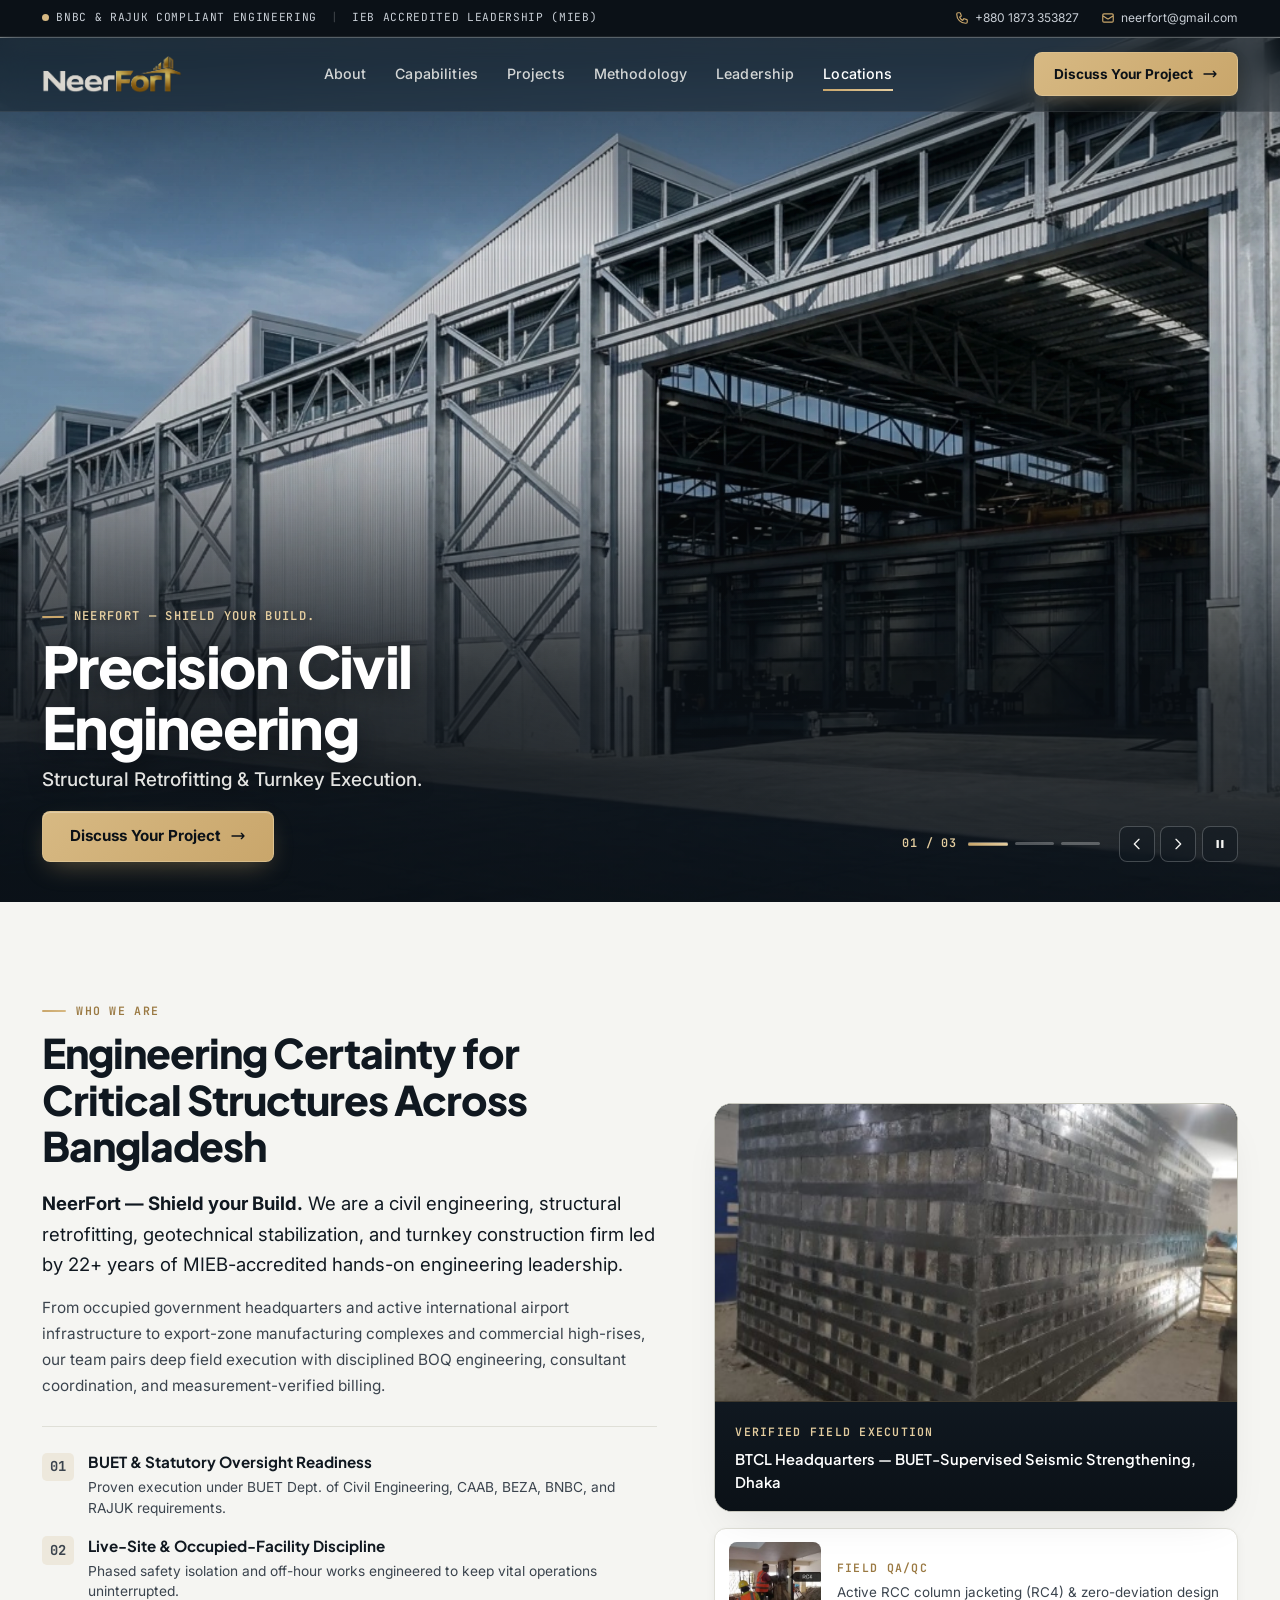
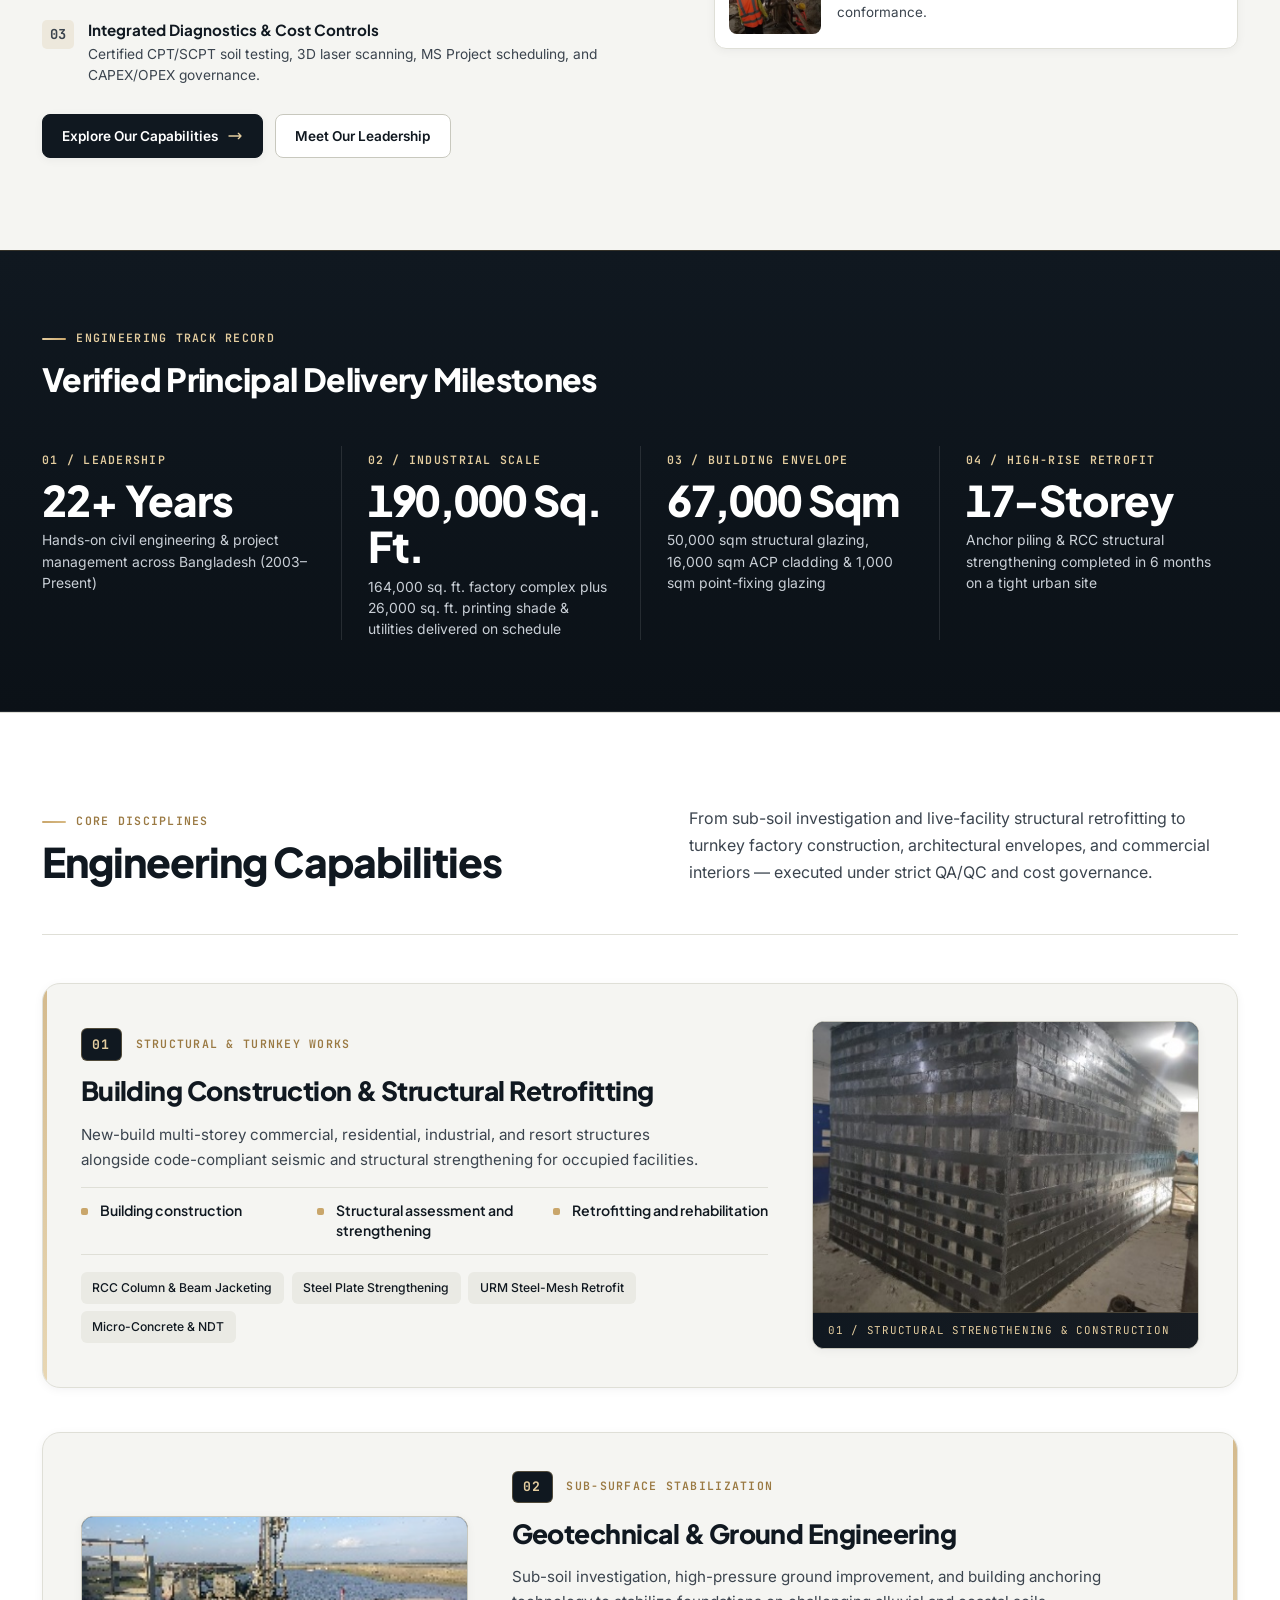
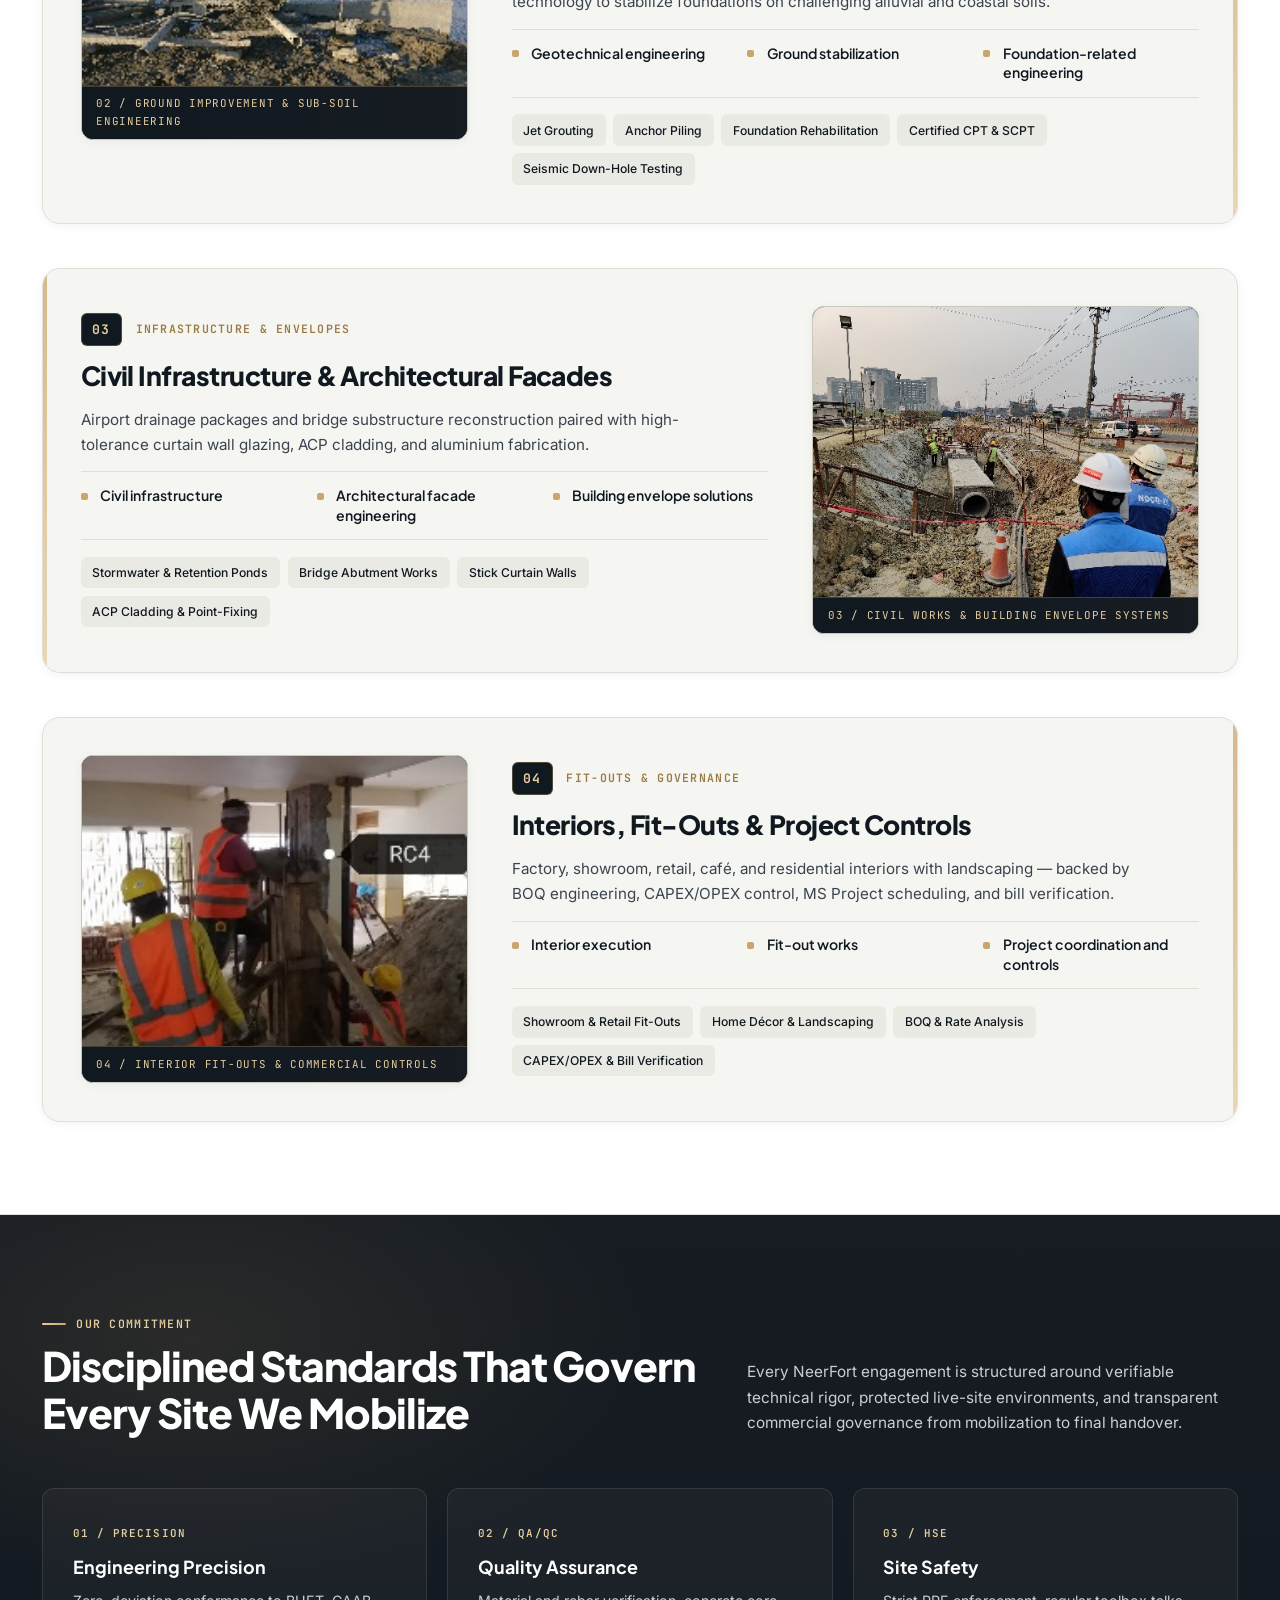
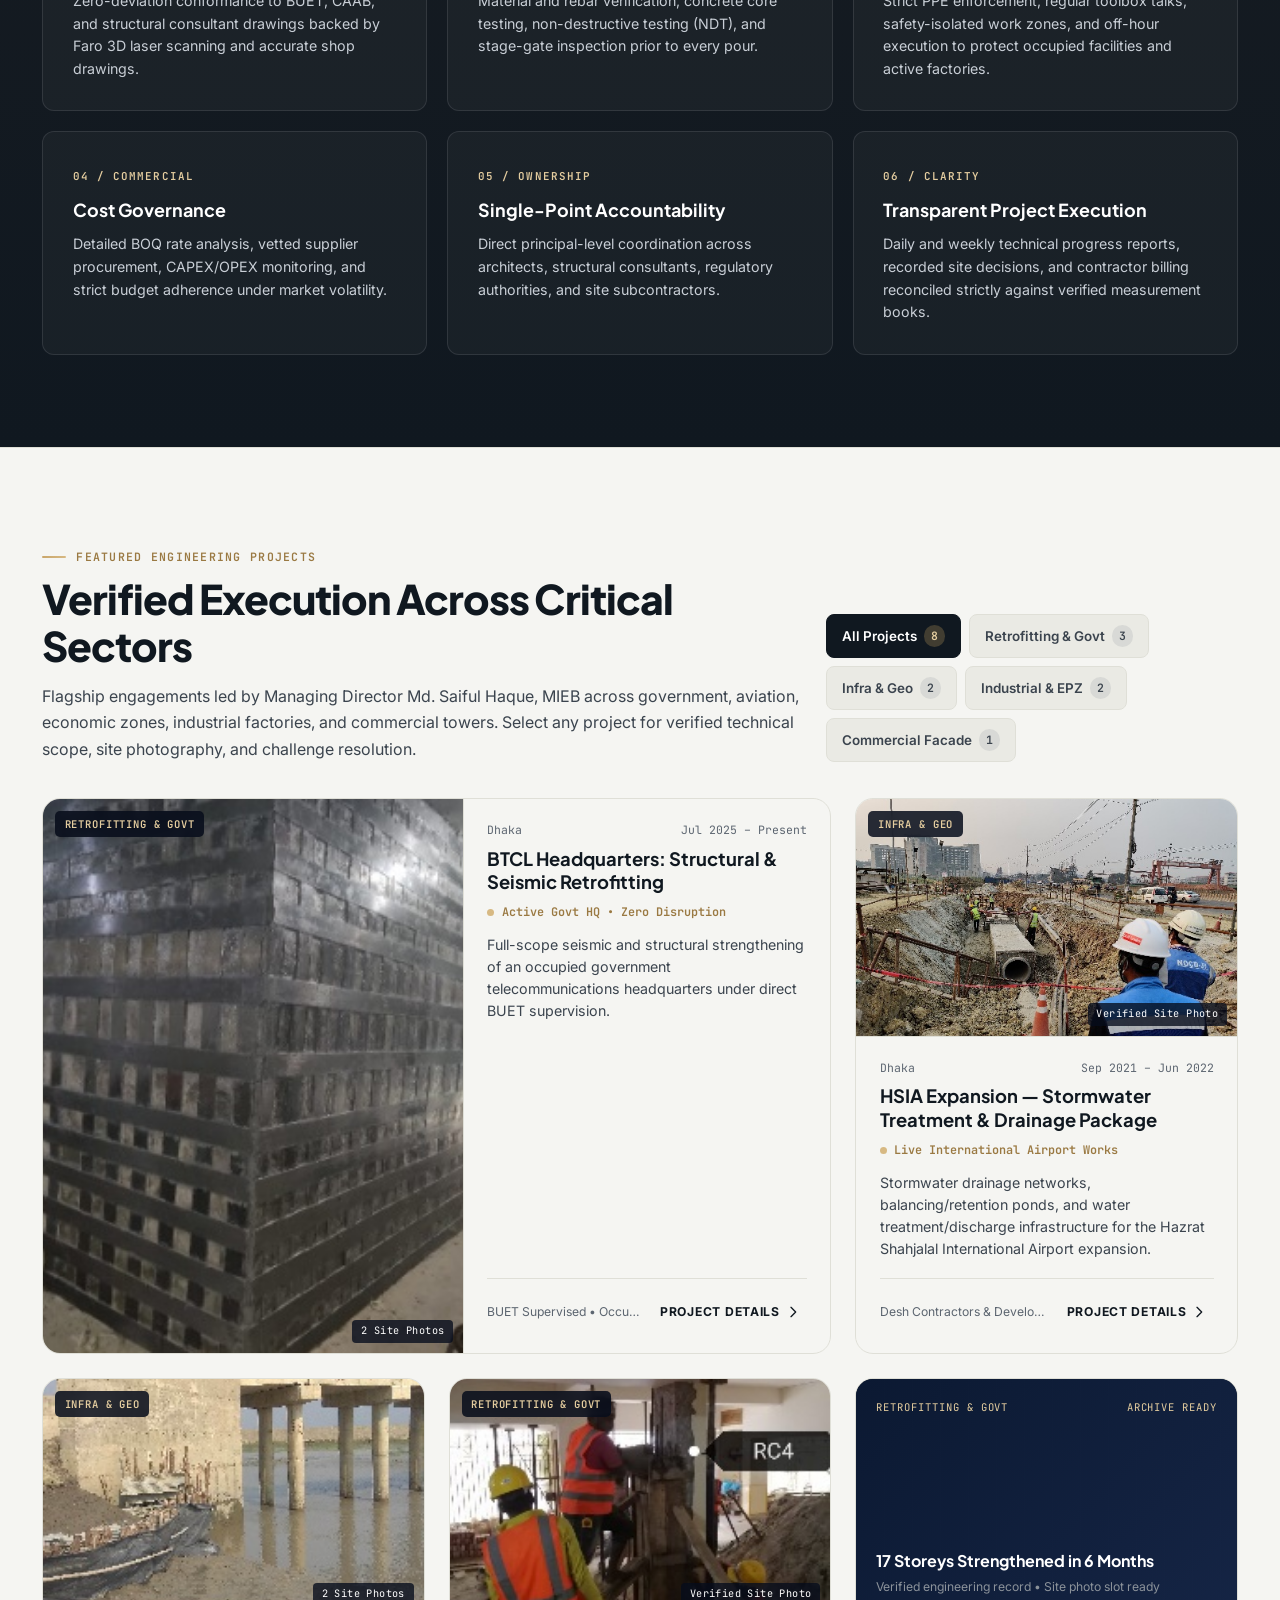
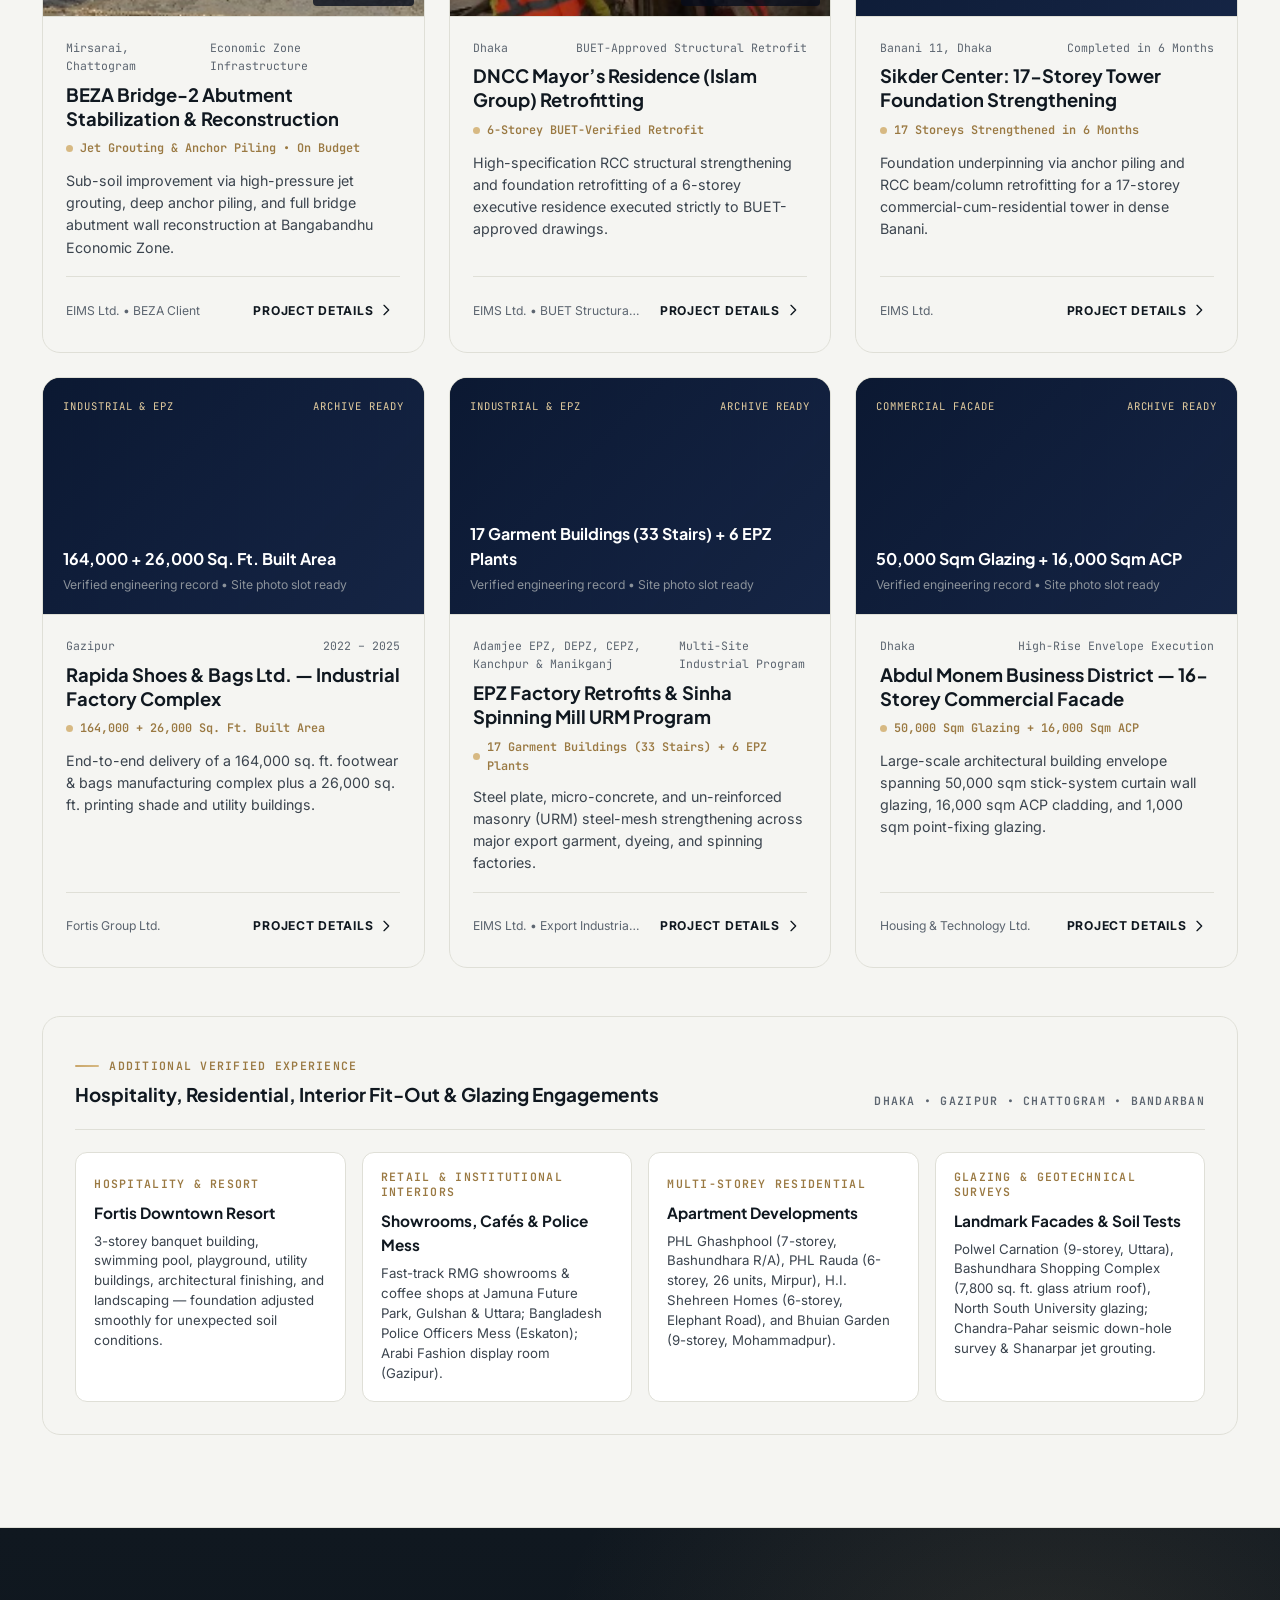
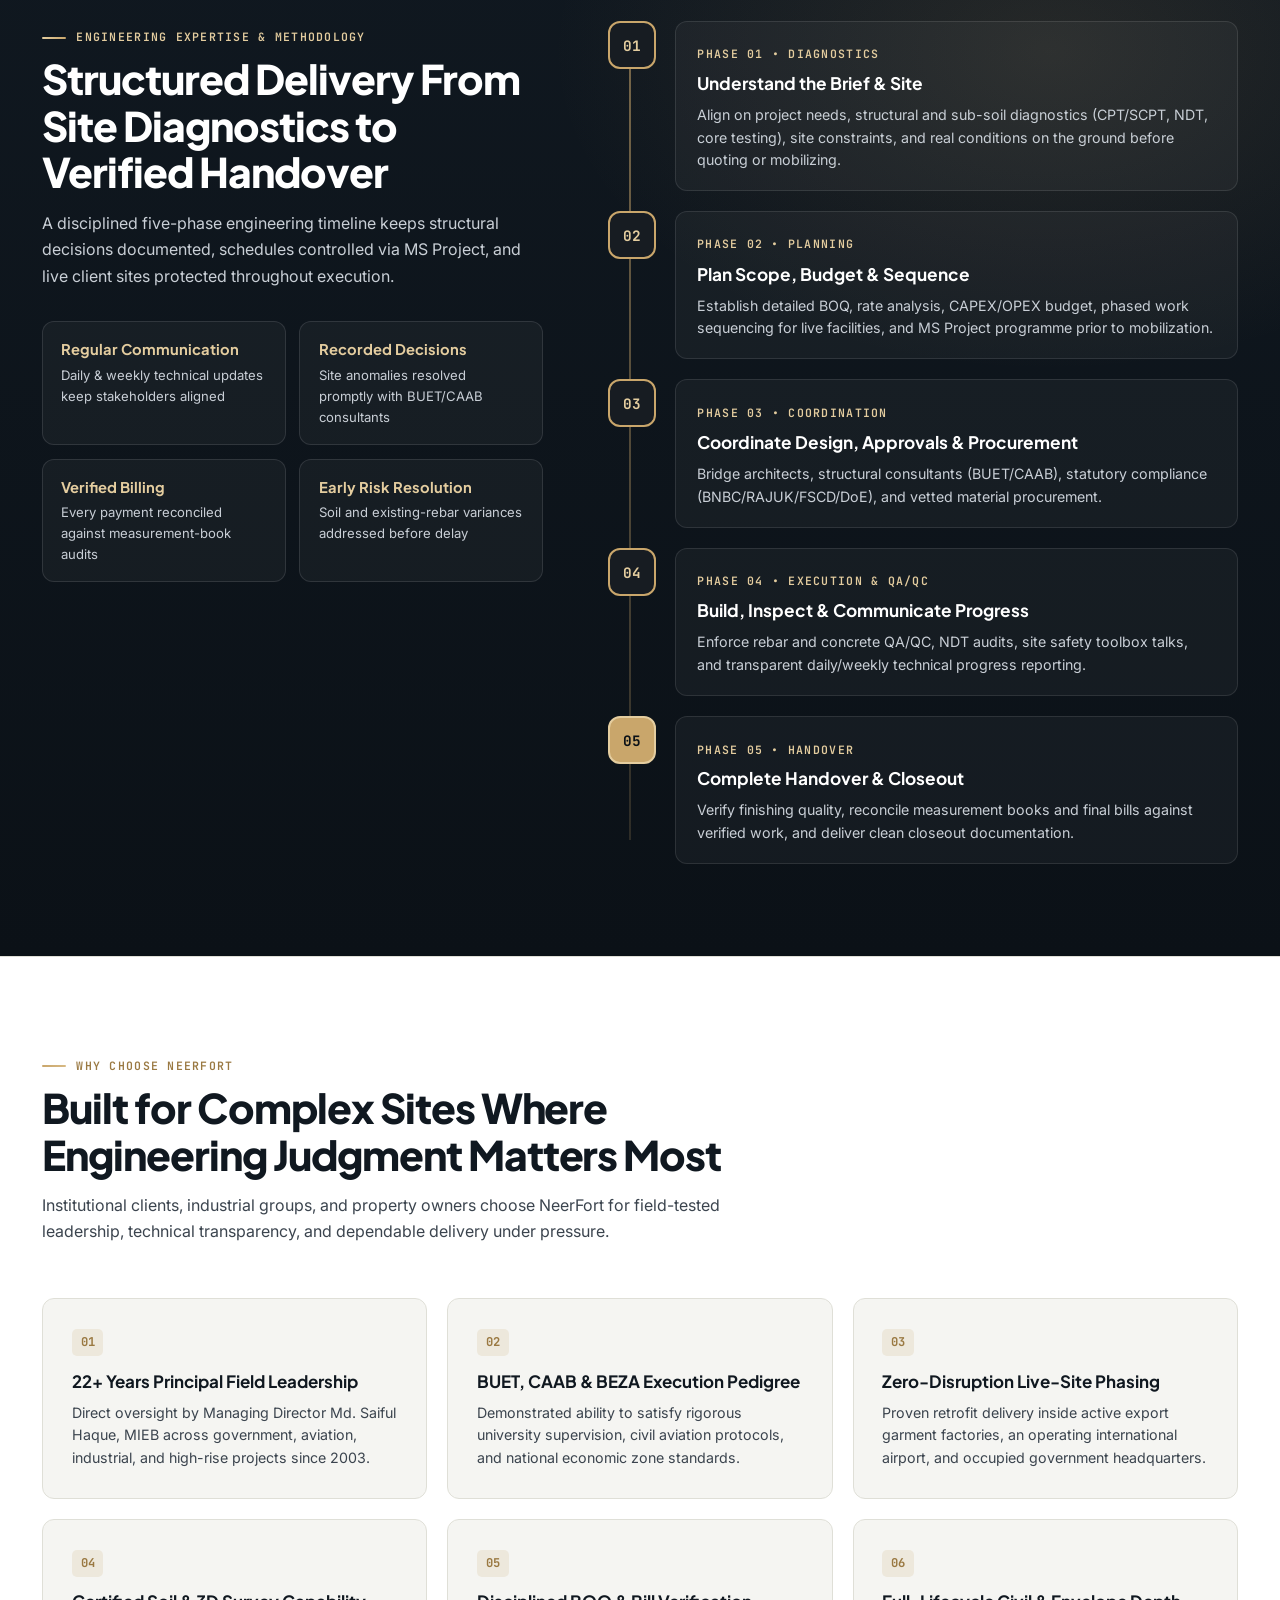
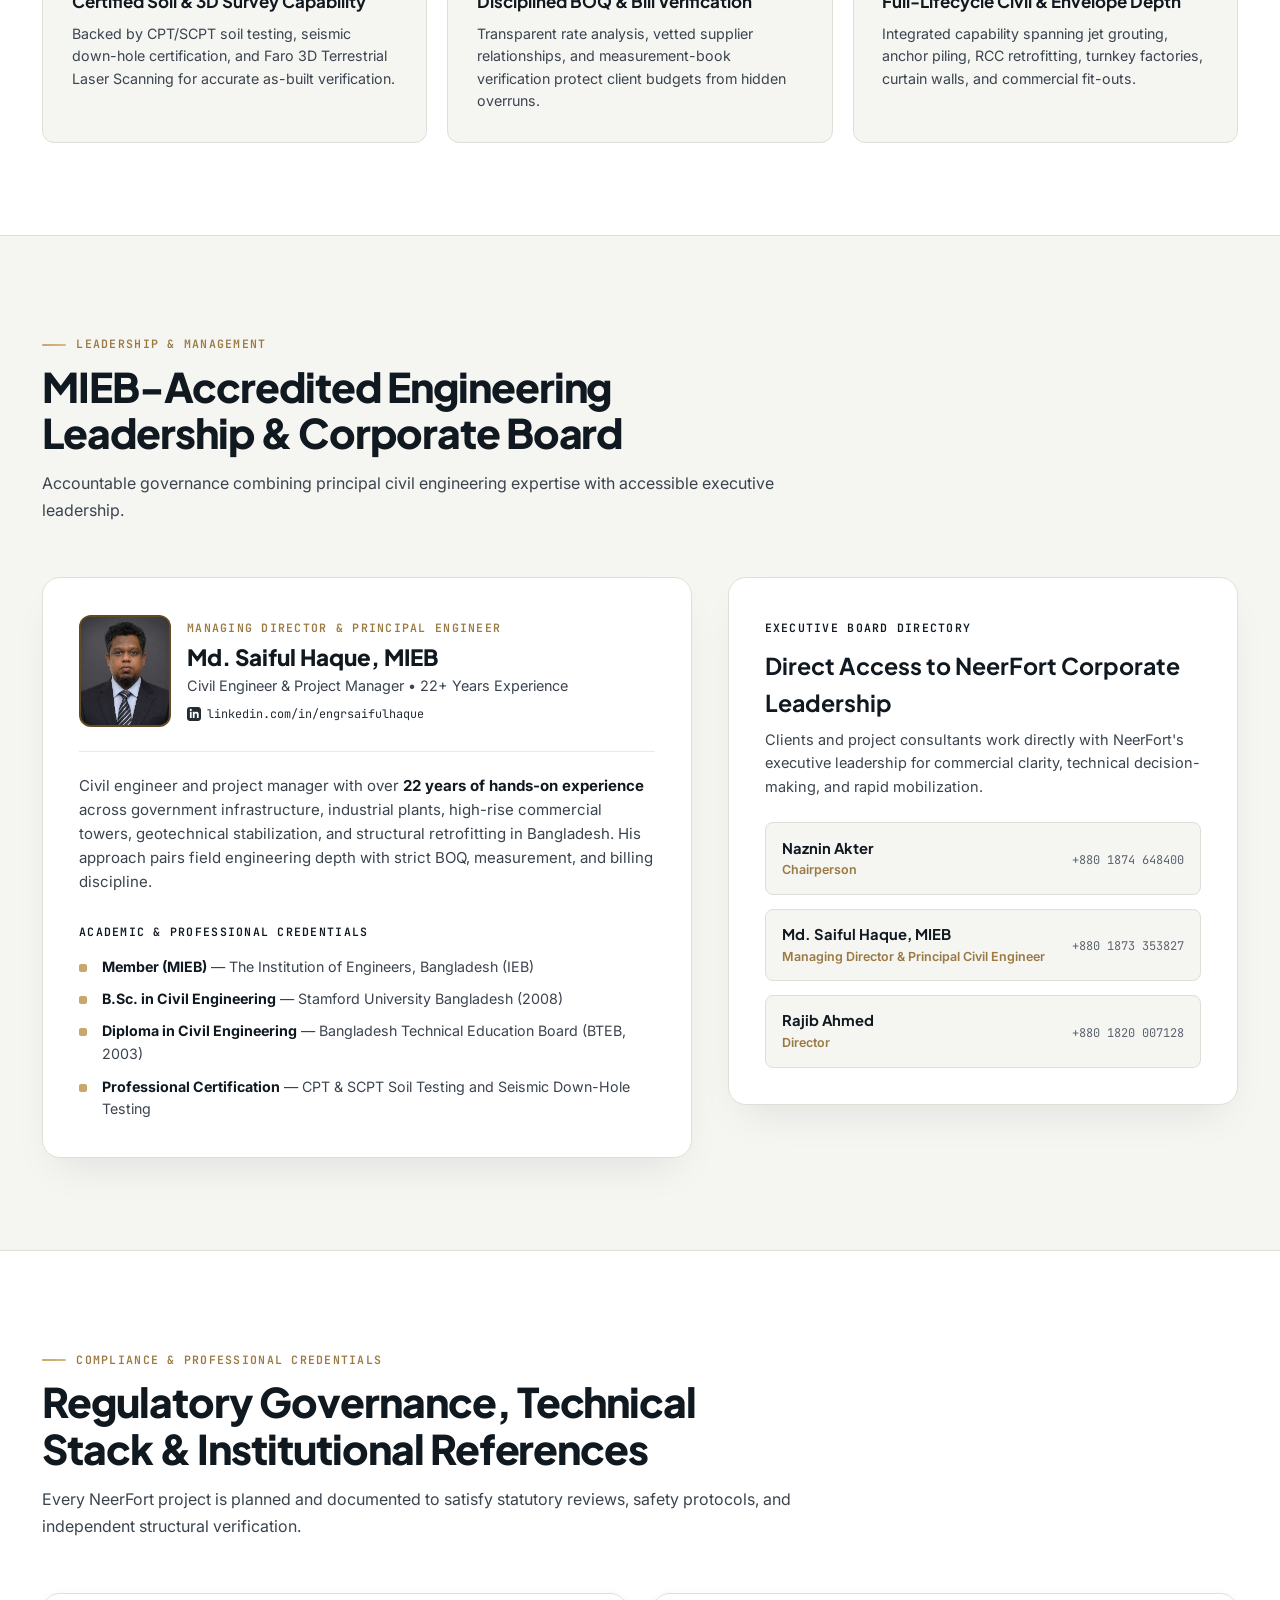
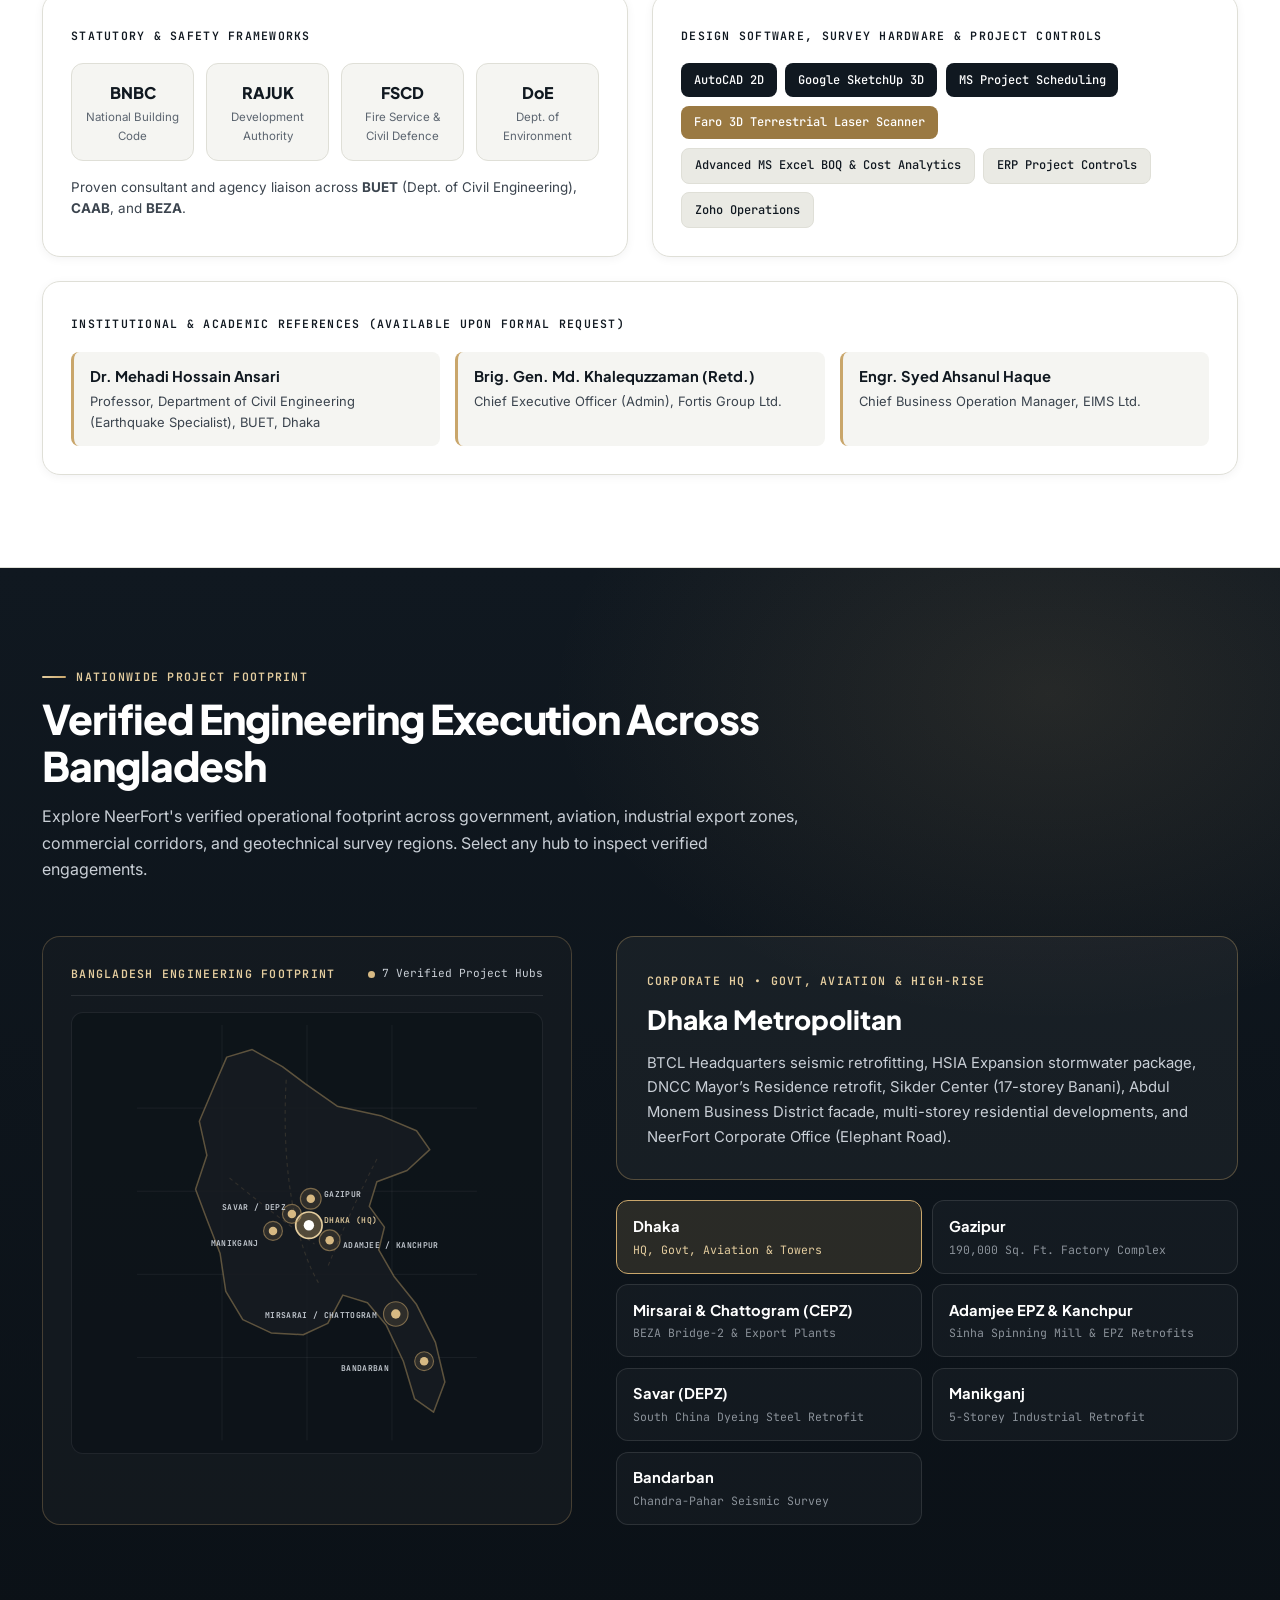
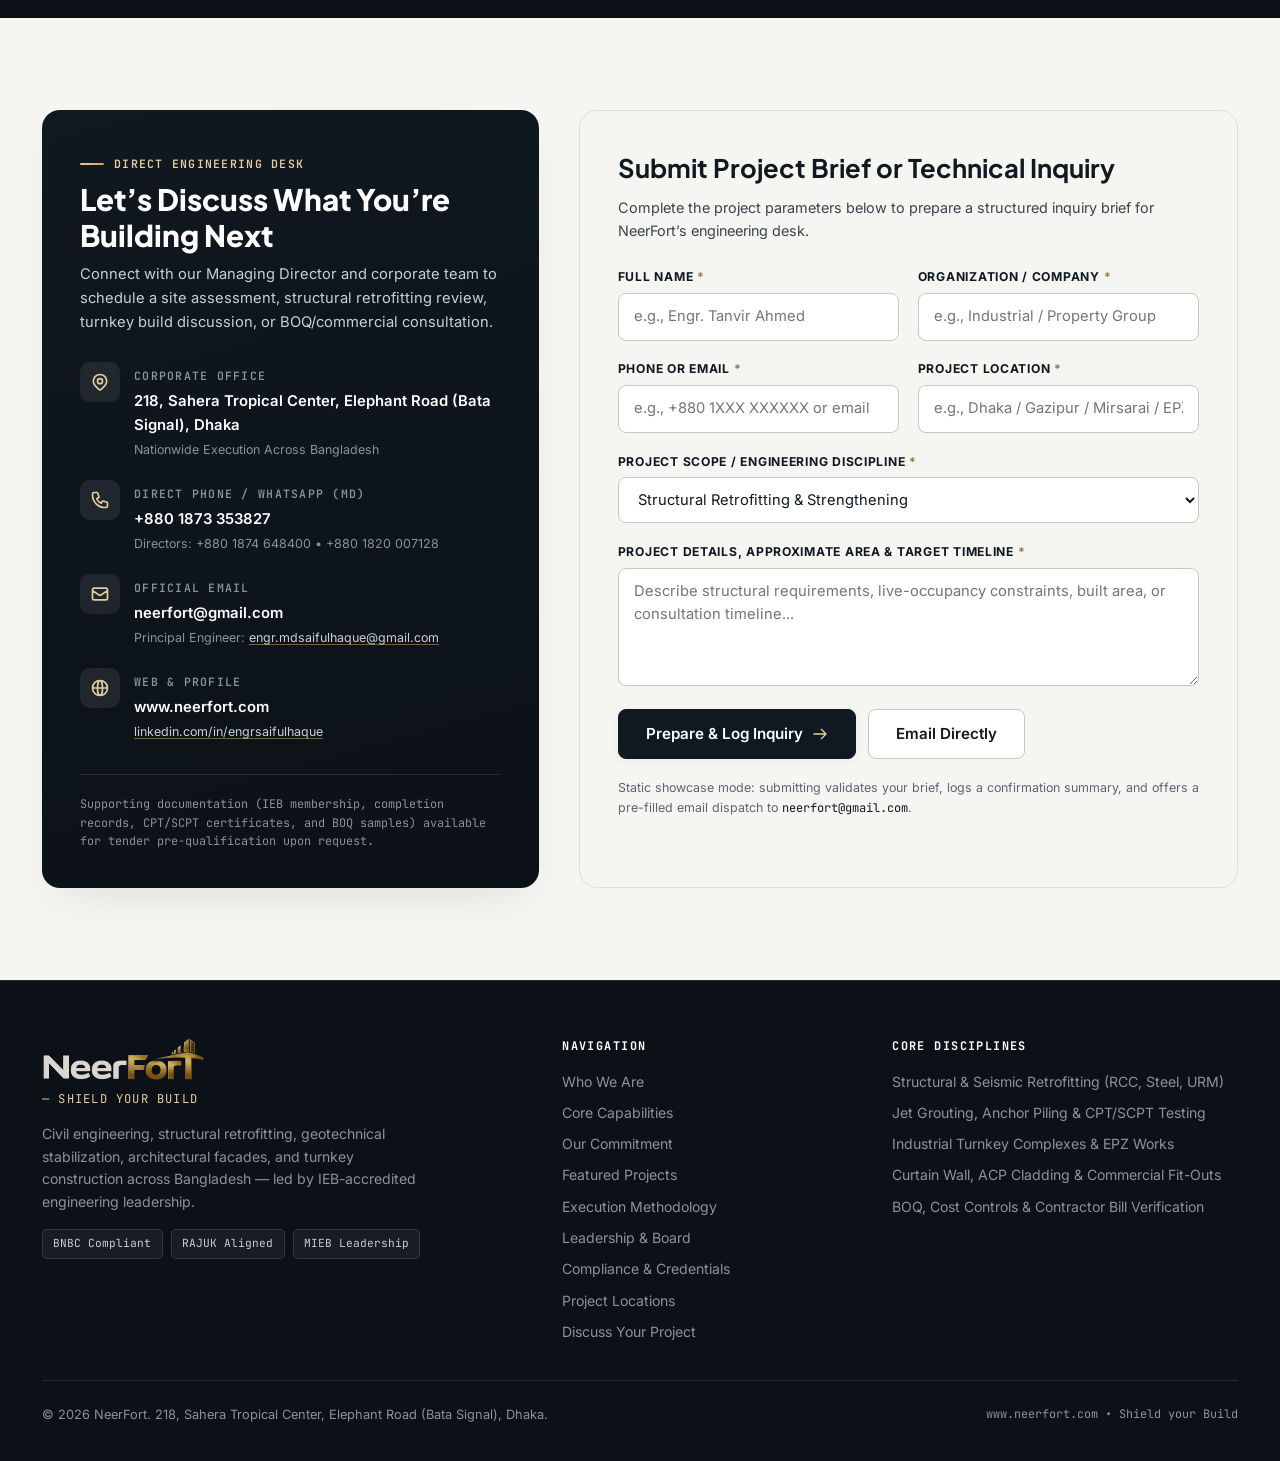
==== index.html @ fcd5307b "feat: redesign services section and refine mobile hero" ====
<!DOCTYPE html>
<html lang="en">
<head>
  <meta charset="UTF-8">
  <meta name="viewport" content="width=device-width, initial-scale=1.0">
  <title>NeerFort — Shield your Build | Civil Engineering, Structural Retrofitting &amp; Turnkey Construction</title>
  <meta name="description" content="NeerFort delivers civil engineering, structural retrofitting, geotechnical stabilization, architectural facades, and turnkey construction across Bangladesh under MIEB-accredited leadership.">
  <meta name="theme-color" content="#101820">
  <meta property="og:title" content="NeerFort — Shield your Build | Civil Engineering &amp; Construction">
  <meta property="og:description" content="Precision civil engineering, BUET-supervised structural retrofitting, geotechnical stabilization, and turnkey execution led by Md. Saiful Haque, MIEB.">
  <meta property="og:type" content="website">

  <link rel="icon" type="image/svg+xml" href="assets/logo/favicon.svg">

  <!-- Refined Architectural Typography with Graceful System Fallbacks -->
  <link rel="preconnect" href="https://fonts.googleapis.com">
  <link rel="preconnect" href="https://fonts.gstatic.com" crossorigin>
  <link href="https://fonts.googleapis.com/css2?family=Inter:wght@400;500;600;700&family=JetBrains+Mono:wght@400;500;600&family=Plus+Jakarta+Sans:wght@600;700;800&display=swap" rel="stylesheet">

  <link rel="stylesheet" href="assets/css/styles.css">
</head>
<body>
  <a class="skip-link" href="#main-content">Skip to main content</a>

  <!-- TOP UTILITY BAR -->
  <div class="utility-bar" aria-label="Credentials and direct contact">
    <div class="container utility-bar__inner">
      <div class="utility-bar__meta">
        <span class="utility-pill">
          <span class="status-dot" aria-hidden="true"></span>
          BNBC &amp; RAJUK Compliant Engineering
        </span>
        <span class="utility-divider" aria-hidden="true">|</span>
        <span>IEB Accredited Leadership (MIEB)</span>
      </div>
      <div class="utility-bar__links">
        <a href="tel:+8801873353827" class="utility-link">
          <svg class="icon-xs" viewBox="0 0 24 24" fill="none" stroke="currentColor" aria-hidden="true"><path stroke-linecap="round" stroke-linejoin="round" stroke-width="2" d="M3 5a2 2 0 012-2h3.28a1 1 0 01.948.684l1.498 4.493a1 1 0 01-.502 1.21l-2.257 1.13a11.042 11.042 0 005.516 5.516l1.13-2.257a1 1 0 011.21-.502l4.493 1.498a1 1 0 01.684.949V19a2 2 0 01-2 2h-1C9.716 21 3 14.284 3 6V5z"/></svg>
          <span>+880 1873 353827</span>
        </a>
        <a href="mailto:neerfort@gmail.com" class="utility-link">
          <svg class="icon-xs" viewBox="0 0 24 24" fill="none" stroke="currentColor" aria-hidden="true"><path stroke-linecap="round" stroke-linejoin="round" stroke-width="2" d="M3 8l7.89 5.26a2 2 0 002.22 0L21 8M5 19h14a2 2 0 002-2V7a2 2 0 00-2-2H5a2 2 0 00-2 2v10a2 2 0 002 2z"/></svg>
          <span>neerfort@gmail.com</span>
        </a>
      </div>
    </div>
  </div>

  <!-- STICKY OVERLAY CORPORATE HEADER -->
  <header id="site-header" class="site-header">
    <div class="container header__inner">
      <a href="#top" class="brand-lockup" aria-label="NeerFort — Shield your Build Home">
        <img
          src="assets/logo/neerfort-logo-dark.png"
          alt="NeerFort — Shield your Build"
          class="brand-lockup__img brand-lockup__img--dark"
          width="178"
          height="48"
          decoding="async"
        >
        <img
          src="assets/logo/neerfort-logo-light.png"
          alt=""
          aria-hidden="true"
          class="brand-lockup__img brand-lockup__img--light"
          width="172"
          height="64"
          decoding="async"
        >
      </a>

      <nav class="desktop-nav" aria-label="Primary Navigation">
        <a href="#about" class="nav-link">About</a>
        <a href="#capabilities" class="nav-link">Capabilities</a>
        <a href="#projects" class="nav-link">Projects</a>
        <a href="#methodology" class="nav-link">Methodology</a>
        <a href="#leadership" class="nav-link">Leadership</a>
        <a href="#locations" class="nav-link">Locations</a>
      </nav>

      <div class="header__actions">
        <a href="#contact" class="btn btn--header-cta btn--sm header__cta">
          <span>Discuss Your Project</span>
          <svg class="icon-sm btn__icon" viewBox="0 0 24 24" fill="none" stroke="currentColor" aria-hidden="true"><path stroke-linecap="round" stroke-linejoin="round" stroke-width="2" d="M17 8l4 4m0 0l-4 4m4-4H3"/></svg>
        </a>

        <button
          id="mobile-menu-btn"
          type="button"
          class="menu-toggle"
          aria-label="Open navigation menu"
          aria-expanded="false"
          aria-controls="mobile-drawer"
        >
          <svg id="menu-icon-open" class="icon-md" viewBox="0 0 24 24" fill="none" stroke="currentColor" aria-hidden="true"><path stroke-linecap="round" stroke-linejoin="round" stroke-width="2" d="M4 6h16M4 12h16M4 18h16"/></svg>
          <svg id="menu-icon-close" class="icon-md is-hidden" viewBox="0 0 24 24" fill="none" stroke="currentColor" aria-hidden="true"><path stroke-linecap="round" stroke-linejoin="round" stroke-width="2" d="M6 18L18 6M6 6l12 12"/></svg>
        </button>
      </div>
    </div>

    <!-- Subtle Gold Scroll-Progress Line -->
    <div class="scroll-progress" aria-hidden="true">
      <div id="scroll-progress-bar" class="scroll-progress__bar"></div>
    </div>

    <!-- RESPONSIVE MOBILE DRAWER -->
    <div id="mobile-drawer" class="mobile-drawer" aria-hidden="true">
      <div class="mobile-drawer__panel">
        <nav class="container mobile-drawer__nav" aria-label="Mobile Navigation">
          <a href="#about" class="mobile-nav-link" tabindex="-1">About NeerFort</a>
          <a href="#capabilities" class="mobile-nav-link" tabindex="-1">Core Capabilities</a>
          <a href="#commitment" class="mobile-nav-link" tabindex="-1">Our Commitment</a>
          <a href="#projects" class="mobile-nav-link" tabindex="-1">Featured Projects</a>
          <a href="#methodology" class="mobile-nav-link" tabindex="-1">Methodology</a>
          <a href="#leadership" class="mobile-nav-link" tabindex="-1">Leadership</a>
          <a href="#compliance" class="mobile-nav-link" tabindex="-1">Compliance</a>
          <a href="#locations" class="mobile-nav-link" tabindex="-1">Project Locations</a>
          <div class="mobile-drawer__footer">
            <a href="#contact" class="btn btn--gold btn--full mobile-nav-link" tabindex="-1">
              <span>Discuss Your Project</span>
              <svg class="icon-sm btn__icon" viewBox="0 0 24 24" fill="none" stroke="currentColor" aria-hidden="true"><path stroke-linecap="round" stroke-linejoin="round" stroke-width="2" d="M17 8l4 4m0 0l-4 4m4-4H3"/></svg>
            </a>
            <div class="mobile-drawer__contact">
              <a href="tel:+8801873353827" tabindex="-1">+880 1873 353827</a>
              <span aria-hidden="true">&bull;</span>
              <a href="mailto:neerfort@gmail.com" tabindex="-1">neerfort@gmail.com</a>
            </div>
          </div>
        </nav>
      </div>
    </div>
  </header>

  <main id="main-content">
    <!-- 1. CINEMATIC MINIMAL PHOTOGRAPHY-FIRST HERO -->
    <section
      id="top"
      class="hero"
      aria-roledescription="carousel"
      aria-label="NeerFort Engineering Showcase"
    >
      <!-- Full-Bleed Architectural Background Image Slider -->
      <div class="hero-stage" aria-hidden="true">
        <div class="hero-stage__slide hero-stage__slide--industrial is-active" data-hero-slide="0">
          <img
            src="assets/images/hero-industrial-engineering.webp"
            alt=""
            width="2400"
            height="1350"
            loading="eager"
            fetchpriority="high"
            decoding="async"
          >
        </div>
        <div class="hero-stage__slide hero-stage__slide--structural" data-hero-slide="1">
          <img
            src="assets/images/hero-structural-retrofitting.webp"
            alt=""
            width="2400"
            height="1350"
            loading="lazy"
            decoding="async"
          >
        </div>
        <div class="hero-stage__slide hero-stage__slide--infrastructure" data-hero-slide="2">
          <img
            src="assets/images/hero-infrastructure-architecture.webp"
            alt=""
            width="2400"
            height="1350"
            loading="lazy"
            decoding="async"
          >
        </div>
      </div>

      <!-- Subtle Localized Readability Scrims (Photo-First Composition) -->
      <div class="hero__scrim" aria-hidden="true"></div>

      <!-- Minimal Bottom-Anchored Foreground Composition -->
      <div class="container hero__inner">
        <div class="hero__bottom">
          <div class="hero__content" data-reveal>
            <p class="hero__brand-label">NeerFort &mdash; Shield your Build.</p>
            <h1 class="hero__title">Precision Civil Engineering</h1>
            <p class="hero__subtitle">Structural Retrofitting &amp; Turnkey Execution.</p>

            <div class="hero__actions">
              <a href="#contact" class="btn btn--gold btn--lg">
                <span>Discuss Your Project</span>
                <svg class="icon-sm btn__icon" viewBox="0 0 24 24" fill="none" stroke="currentColor" aria-hidden="true"><path stroke-linecap="round" stroke-linejoin="round" stroke-width="2" d="M17 8l4 4m0 0l-4 4m4-4H3"/></svg>
              </a>
            </div>
          </div>

          <!-- Compact Minimal Slider Controls -->
          <div id="hero-slider-rail" class="hero-controls" aria-label="Hero slide controls">
            <span id="hero-slide-title" class="sr-only" aria-live="polite">Modern Industrial &amp; Turnkey Engineering</span>
            <div class="hero-controls__status">
              <span id="hero-slide-counter" class="hero-controls__counter" aria-live="polite">01 / 03</span>
              <div class="hero-controls__indicators" role="tablist" aria-label="Select featured engineering slide">
                <button
                  type="button"
                  role="tab"
                  class="hero-dot is-active"
                  data-hero-dot="0"
                  aria-selected="true"
                  aria-label="Slide 1: Modern Industrial &amp; Turnkey Engineering"
                >
                  <span class="hero-dot__fill" aria-hidden="true"></span>
                </button>
                <button
                  type="button"
                  role="tab"
                  class="hero-dot"
                  data-hero-dot="1"
                  aria-selected="false"
                  aria-label="Slide 2: Structural Engineering &amp; Seismic Retrofitting"
                >
                  <span class="hero-dot__fill" aria-hidden="true"></span>
                </button>
                <button
                  type="button"
                  role="tab"
                  class="hero-dot"
                  data-hero-dot="2"
                  aria-selected="false"
                  aria-label="Slide 3: Commercial Infrastructure &amp; Architectural Facades"
                >
                  <span class="hero-dot__fill" aria-hidden="true"></span>
                </button>
              </div>
            </div>

            <div class="hero-controls__nav-btns">
              <button type="button" id="hero-prev-btn" class="hero-ctrl-btn" aria-label="Previous slide">
                <svg class="icon-sm" viewBox="0 0 24 24" fill="none" stroke="currentColor" aria-hidden="true"><path stroke-linecap="round" stroke-linejoin="round" stroke-width="2" d="M15 19l-7-7 7-7"/></svg>
              </button>
              <button type="button" id="hero-next-btn" class="hero-ctrl-btn" aria-label="Next slide">
                <svg class="icon-sm" viewBox="0 0 24 24" fill="none" stroke="currentColor" aria-hidden="true"><path stroke-linecap="round" stroke-linejoin="round" stroke-width="2" d="M9 5l7 7-7 7"/></svg>
              </button>
              <button
                type="button"
                id="hero-pause-btn"
                class="hero-ctrl-btn hero-ctrl-btn--toggle"
                aria-label="Pause slide autoplay"
                aria-pressed="false"
              >
                <svg id="hero-icon-pause" class="icon-xs" viewBox="0 0 24 24" fill="currentColor" aria-hidden="true"><rect x="6" y="5" width="4" height="14" rx="1"/><rect x="14" y="5" width="4" height="14" rx="1"/></svg>
                <svg id="hero-icon-play" class="icon-xs is-hidden" viewBox="0 0 24 24" fill="currentColor" aria-hidden="true"><path d="M8 5v14l11-7z"/></svg>
              </button>
            </div>
          </div>
        </div>
      </div>
    </section>

    <!-- 2. WHO WE ARE / COMPANY INTRODUCTION -->
    <section id="about" class="section section--tinted">
      <div class="container about-layout">
        <div class="about-copy" data-reveal>
          <span class="mono-label mono-label--accent section-kicker">Who We Are</span>
          <h2 class="section-title">Engineering Certainty for Critical Structures Across Bangladesh</h2>
          <p class="about-lead">
            <strong>NeerFort — Shield your Build.</strong> We are a civil engineering, structural retrofitting, geotechnical stabilization, and turnkey construction firm led by 22+ years of MIEB-accredited hands-on engineering leadership.
          </p>
          <p class="about-body">
            From occupied government headquarters and active international airport infrastructure to export-zone manufacturing complexes and commercial high-rises, our team pairs deep field execution with disciplined BOQ engineering, consultant coordination, and measurement-verified billing.
          </p>

          <ul class="about-strengths" aria-label="Core corporate engineering strengths">
            <li>
              <span class="about-strengths__num">01</span>
              <div>
                <strong>BUET &amp; Statutory Oversight Readiness</strong>
                <span>Proven execution under BUET Dept. of Civil Engineering, CAAB, BEZA, BNBC, and RAJUK requirements.</span>
              </div>
            </li>
            <li>
              <span class="about-strengths__num">02</span>
              <div>
                <strong>Live-Site &amp; Occupied-Facility Discipline</strong>
                <span>Phased safety isolation and off-hour works engineered to keep vital operations uninterrupted.</span>
              </div>
            </li>
            <li>
              <span class="about-strengths__num">03</span>
              <div>
                <strong>Integrated Diagnostics &amp; Cost Controls</strong>
                <span>Certified CPT/SCPT soil testing, 3D laser scanning, MS Project scheduling, and CAPEX/OPEX governance.</span>
              </div>
            </li>
          </ul>

          <div class="about-actions">
            <a href="#capabilities" class="btn btn--primary btn--sm">
              <span>Explore Our Capabilities</span>
              <svg class="icon-sm btn__icon" viewBox="0 0 24 24" fill="none" stroke="currentColor" aria-hidden="true"><path stroke-linecap="round" stroke-linejoin="round" stroke-width="2" d="M17 8l4 4m0 0l-4 4m4-4H3"/></svg>
            </a>
            <a href="#leadership" class="btn btn--outline btn--sm">
              <span>Meet Our Leadership</span>
            </a>
          </div>
        </div>

        <div class="about-visual" data-reveal data-reveal-delay="100">
          <figure class="about-photo">
            <img
              src="assets/images/project-btcl-strengthening.jpg"
              alt="BTCL Headquarters structural seismic strengthening and wrapping executed under BUET supervision"
              width="396"
              height="297"
              loading="lazy"
              decoding="async"
            >
            <figcaption class="about-photo__caption">
              <span class="mono-label mono-label--gold">Verified Field Execution</span>
              <strong>BTCL Headquarters — BUET-Supervised Seismic Strengthening, Dhaka</strong>
            </figcaption>
          </figure>
          <div class="about-inset">
            <img
              src="assets/images/project-mayors-residence-rc4.jpg"
              alt="Active RCC column jacketing RC4 by NeerFort site team under PPE protocol"
              width="230"
              height="306"
              loading="lazy"
              decoding="async"
            >
            <div class="about-inset__body">
              <span class="mono-label mono-label--accent">Field QA/QC</span>
              <p>Active RCC column jacketing (RC4) &amp; zero-deviation design conformance.</p>
            </div>
          </div>
        </div>
      </div>
    </section>

    <!-- 3. ENGINEERING TRACK RECORD / VERIFIED STATISTICS -->
    <section id="track-record" class="metrics-strip" aria-label="Verified engineering track record statistics">
      <div class="container">
        <div class="metrics-strip__head" data-reveal>
          <span class="mono-label mono-label--gold section-kicker section-kicker--gold">Engineering Track Record</span>
          <h2 class="metrics-strip__title">Verified Principal Delivery Milestones</h2>
        </div>

        <div class="metrics-grid">
          <div class="metric-item" data-reveal data-reveal-delay="0">
            <span class="mono-label mono-label--gold">01 / Leadership</span>
            <div class="metric-item__value" data-counter-target="22" data-counter-suffix="+ Years">22+ Years</div>
            <p class="metric-item__desc">Hands-on civil engineering &amp; project management across Bangladesh (2003–Present)</p>
          </div>
          <div class="metric-item" data-reveal data-reveal-delay="80">
            <span class="mono-label mono-label--gold">02 / Industrial Scale</span>
            <div class="metric-item__value" data-counter-target="190000" data-counter-suffix=" Sq. Ft.">190,000 Sq. Ft.</div>
            <p class="metric-item__desc">164,000 sq. ft. factory complex plus 26,000 sq. ft. printing shade &amp; utilities delivered on schedule</p>
          </div>
          <div class="metric-item" data-reveal data-reveal-delay="160">
            <span class="mono-label mono-label--gold">03 / Building Envelope</span>
            <div class="metric-item__value" data-counter-target="67000" data-counter-suffix=" Sqm">67,000 Sqm</div>
            <p class="metric-item__desc">50,000 sqm structural glazing, 16,000 sqm ACP cladding &amp; 1,000 sqm point-fixing glazing</p>
          </div>
          <div class="metric-item" data-reveal data-reveal-delay="240">
            <span class="mono-label mono-label--gold">04 / High-Rise Retrofit</span>
            <div class="metric-item__value" data-counter-target="17" data-counter-suffix="-Storey">17-Storey</div>
            <p class="metric-item__desc">Anchor piling &amp; RCC structural strengthening completed in 6 months on a tight urban site</p>
          </div>
        </div>
      </div>
    </section>

    <!-- 4. CORE ENGINEERING CAPABILITIES (SPRINT 2 EDITORIAL SERVICES) -->
    <section id="capabilities" class="section section--white section--bordered">
      <div class="container">
        <div class="services-header" data-reveal>
          <div class="services-header__titles">
            <span class="mono-label mono-label--accent section-kicker">Core Disciplines</span>
            <h2 class="section-title">Engineering Capabilities</h2>
          </div>
          <p class="services-header__intro">
            From sub-soil investigation and live-facility structural retrofitting to turnkey factory construction, architectural envelopes, and commercial interiors — executed under strict QA/QC and cost governance.
          </p>
        </div>

        <div class="services-editorial">
          <!-- 01. Building Construction & Structural Retrofitting -->
          <article class="service-row" data-reveal data-reveal-delay="0">
            <div class="service-row__content">
              <div class="service-row__meta">
                <span class="service-row__num">01</span>
                <span class="mono-label mono-label--accent">Structural &amp; Turnkey Works</span>
              </div>
              <h3 class="service-row__title">Building Construction &amp; Structural Retrofitting</h3>
              <p class="service-row__desc">
                New-build multi-storey commercial, residential, industrial, and resort structures alongside code-compliant seismic and structural strengthening for occupied facilities.
              </p>
              <ul class="service-row__pillars" aria-label="Key deliverables for Building Construction and Structural Retrofitting">
                <li>Building construction</li>
                <li>Structural assessment and strengthening</li>
                <li>Retrofitting and rehabilitation</li>
              </ul>
              <div class="service-row__tags">
                <span class="tag">RCC Column &amp; Beam Jacketing</span>
                <span class="tag">Steel Plate Strengthening</span>
                <span class="tag">URM Steel-Mesh Retrofit</span>
                <span class="tag">Micro-Concrete &amp; NDT</span>
              </div>
            </div>
            <figure class="service-row__media">
              <img
                src="assets/images/project-btcl-strengthening.jpg"
                alt="Structural seismic strengthening and wrapping execution"
                width="396"
                height="297"
                loading="lazy"
                decoding="async"
              >
              <figcaption class="service-row__caption">
                <span>01 / Structural Strengthening &amp; Construction</span>
              </figcaption>
            </figure>
          </article>

          <!-- 02. Geotechnical & Ground Engineering -->
          <article class="service-row service-row--reverse" data-reveal data-reveal-delay="60">
            <div class="service-row__content">
              <div class="service-row__meta">
                <span class="service-row__num">02</span>
                <span class="mono-label mono-label--accent">Sub-Surface Stabilization</span>
              </div>
              <h3 class="service-row__title">Geotechnical &amp; Ground Engineering</h3>
              <p class="service-row__desc">
                Sub-soil investigation, high-pressure ground improvement, and building anchoring technology to stabilize foundations on challenging alluvial and coastal soils.
              </p>
              <ul class="service-row__pillars" aria-label="Key deliverables for Geotechnical and Ground Engineering">
                <li>Geotechnical engineering</li>
                <li>Ground stabilization</li>
                <li>Foundation-related engineering</li>
              </ul>
              <div class="service-row__tags">
                <span class="tag">Jet Grouting</span>
                <span class="tag">Anchor Piling</span>
                <span class="tag">Foundation Rehabilitation</span>
                <span class="tag">Certified CPT &amp; SCPT</span>
                <span class="tag">Seismic Down-Hole Testing</span>
              </div>
            </div>
            <figure class="service-row__media">
              <img
                src="assets/images/project-beza-jetgrout.jpg"
                alt="Geotechnical ground improvement and anchor piling rig on site"
                width="226"
                height="169"
                loading="lazy"
                decoding="async"
              >
              <figcaption class="service-row__caption">
                <span>02 / Ground Improvement &amp; Sub-Soil Engineering</span>
              </figcaption>
            </figure>
          </article>

          <!-- 03. Civil Infrastructure & Architectural Facades -->
          <article class="service-row" data-reveal data-reveal-delay="120">
            <div class="service-row__content">
              <div class="service-row__meta">
                <span class="service-row__num">03</span>
                <span class="mono-label mono-label--accent">Infrastructure &amp; Envelopes</span>
              </div>
              <h3 class="service-row__title">Civil Infrastructure &amp; Architectural Facades</h3>
              <p class="service-row__desc">
                Airport drainage packages and bridge substructure reconstruction paired with high-tolerance curtain wall glazing, ACP cladding, and aluminium fabrication.
              </p>
              <ul class="service-row__pillars" aria-label="Key deliverables for Civil Infrastructure and Architectural Facades">
                <li>Civil infrastructure</li>
                <li>Architectural facade engineering</li>
                <li>Building envelope solutions</li>
              </ul>
              <div class="service-row__tags">
                <span class="tag">Stormwater &amp; Retention Ponds</span>
                <span class="tag">Bridge Abutment Works</span>
                <span class="tag">Stick Curtain Walls</span>
                <span class="tag">ACP Cladding &amp; Point-Fixing</span>
              </div>
            </div>
            <figure class="service-row__media">
              <img
                src="assets/images/project-hsia-stormwater.jpg"
                alt="Reinforced stormwater culvert civil infrastructure installation"
                width="479"
                height="359"
                loading="lazy"
                decoding="async"
              >
              <figcaption class="service-row__caption">
                <span>03 / Civil Works &amp; Building Envelope Systems</span>
              </figcaption>
            </figure>
          </article>

          <!-- 04. Interiors, Fit-Outs & Project Controls -->
          <article class="service-row service-row--reverse" data-reveal data-reveal-delay="180">
            <div class="service-row__content">
              <div class="service-row__meta">
                <span class="service-row__num">04</span>
                <span class="mono-label mono-label--accent">Fit-Outs &amp; Governance</span>
              </div>
              <h3 class="service-row__title">Interiors, Fit-Outs &amp; Project Controls</h3>
              <p class="service-row__desc">
                Factory, showroom, retail, café, and residential interiors with landscaping — backed by BOQ engineering, CAPEX/OPEX control, MS Project scheduling, and bill verification.
              </p>
              <ul class="service-row__pillars" aria-label="Key deliverables for Interiors, Fit-Outs and Project Controls">
                <li>Interior execution</li>
                <li>Fit-out works</li>
                <li>Project coordination and controls</li>
              </ul>
              <div class="service-row__tags">
                <span class="tag">Showroom &amp; Retail Fit-Outs</span>
                <span class="tag">Home D&eacute;cor &amp; Landscaping</span>
                <span class="tag">BOQ &amp; Rate Analysis</span>
                <span class="tag">CAPEX/OPEX &amp; Bill Verification</span>
              </div>
            </div>
            <figure class="service-row__media">
              <img
                src="assets/images/project-mayors-residence-rc4.jpg"
                alt="Interior structural execution and site engineering supervision"
                width="230"
                height="306"
                loading="lazy"
                decoding="async"
              >
              <figcaption class="service-row__caption">
                <span>04 / Interior Fit-Outs &amp; Commercial Controls</span>
              </figcaption>
            </figure>
          </article>
        </div>
      </div>
    </section>

    <!-- 5. OUR COMMITMENT -->
    <section id="commitment" class="section section--charcoal">
      <div class="container">
        <div class="commitment-header" data-reveal>
          <div class="section-header section-header--compact">
            <span class="mono-label mono-label--gold section-kicker section-kicker--gold">Our Commitment</span>
            <h2 class="section-title section-title--light">Disciplined Standards That Govern Every Site We Mobilize</h2>
          </div>
          <p class="commitment-header__lead">
            Every NeerFort engagement is structured around verifiable technical rigor, protected live-site environments, and transparent commercial governance from mobilization to final handover.
          </p>
        </div>

        <div class="commitment-grid">
          <article class="commitment-card" data-reveal data-reveal-delay="0">
            <span class="commitment-card__code">01 / PRECISION</span>
            <h3>Engineering Precision</h3>
            <p>Zero-deviation conformance to BUET, CAAB, and structural consultant drawings backed by Faro 3D laser scanning and accurate shop drawings.</p>
          </article>
          <article class="commitment-card" data-reveal data-reveal-delay="60">
            <span class="commitment-card__code">02 / QA/QC</span>
            <h3>Quality Assurance</h3>
            <p>Material and rebar verification, concrete core testing, non-destructive testing (NDT), and stage-gate inspection prior to every pour.</p>
          </article>
          <article class="commitment-card" data-reveal data-reveal-delay="120">
            <span class="commitment-card__code">03 / HSE</span>
            <h3>Site Safety</h3>
            <p>Strict PPE enforcement, regular toolbox talks, safety-isolated work zones, and off-hour execution to protect occupied facilities and active factories.</p>
          </article>
          <article class="commitment-card" data-reveal data-reveal-delay="180">
            <span class="commitment-card__code">04 / COMMERCIAL</span>
            <h3>Cost Governance</h3>
            <p>Detailed BOQ rate analysis, vetted supplier procurement, CAPEX/OPEX monitoring, and strict budget adherence under market volatility.</p>
          </article>
          <article class="commitment-card" data-reveal data-reveal-delay="240">
            <span class="commitment-card__code">05 / OWNERSHIP</span>
            <h3>Single-Point Accountability</h3>
            <p>Direct principal-level coordination across architects, structural consultants, regulatory authorities, and site subcontractors.</p>
          </article>
          <article class="commitment-card" data-reveal data-reveal-delay="300">
            <span class="commitment-card__code">06 / CLARITY</span>
            <h3>Transparent Project Execution</h3>
            <p>Daily and weekly technical progress reports, recorded site decisions, and contractor billing reconciled strictly against verified measurement books.</p>
          </article>
        </div>
      </div>
    </section>

    <!-- 6. FEATURED ENGINEERING PROJECTS -->
    <section id="projects" class="section section--tinted section--bordered">
      <div class="container">
        <div class="projects-header" data-reveal>
          <div class="section-header section-header--compact">
            <span class="mono-label mono-label--accent section-kicker">Featured Engineering Projects</span>
            <h2 class="section-title">Verified Execution Across Critical Sectors</h2>
            <p class="section-subtitle">
              Flagship engagements led by Managing Director Md. Saiful Haque, MIEB across government, aviation, economic zones, industrial factories, and commercial towers. Select any project for verified technical scope, site photography, and challenge resolution.
            </p>
          </div>

          <div class="filter-bar" role="tablist" aria-label="Filter projects by engineering sector">
            <button type="button" role="tab" aria-selected="true" data-filter="all" class="filter-btn is-active">
              All Projects <span class="filter-count" data-count="all">8</span>
            </button>
            <button type="button" role="tab" aria-selected="false" data-filter="retrofitting" class="filter-btn">
              Retrofitting &amp; Govt <span class="filter-count" data-count="retrofitting">3</span>
            </button>
            <button type="button" role="tab" aria-selected="false" data-filter="infrastructure" class="filter-btn">
              Infra &amp; Geo <span class="filter-count" data-count="infrastructure">2</span>
            </button>
            <button type="button" role="tab" aria-selected="false" data-filter="industrial" class="filter-btn">
              Industrial &amp; EPZ <span class="filter-count" data-count="industrial">2</span>
            </button>
            <button type="button" role="tab" aria-selected="false" data-filter="commercial" class="filter-btn">
              Commercial Facade <span class="filter-count" data-count="commercial">1</span>
            </button>
          </div>
        </div>

        <div id="projects-grid" class="projects-grid projects-grid--editorial" aria-live="polite">
          <!-- Dynamically populated by assets/js/main.js -->
        </div>

        <!-- ADDITIONAL VERIFIED TRACK RECORD -->
        <div class="additional-record" data-reveal>
          <div class="additional-record__header">
            <div>
              <span class="mono-label mono-label--accent section-kicker">Additional Verified Experience</span>
              <h3 class="additional-record__title">Hospitality, Residential, Interior Fit-Out &amp; Glazing Engagements</h3>
            </div>
            <span class="mono-label mono-label--muted">Dhaka &bull; Gazipur &bull; Chattogram &bull; Bandarban</span>
          </div>

          <div class="record-grid">
            <article class="record-card">
              <span class="mono-label mono-label--accent">Hospitality &amp; Resort</span>
              <h4>Fortis Downtown Resort</h4>
              <p>3-storey banquet building, swimming pool, playground, utility buildings, architectural finishing, and landscaping — foundation adjusted smoothly for unexpected soil conditions.</p>
            </article>
            <article class="record-card">
              <span class="mono-label mono-label--accent">Retail &amp; Institutional Interiors</span>
              <h4>Showrooms, Caf&eacute;s &amp; Police Mess</h4>
              <p>Fast-track RMG showrooms &amp; coffee shops at Jamuna Future Park, Gulshan &amp; Uttara; Bangladesh Police Officers Mess (Eskaton); Arabi Fashion display room (Gazipur).</p>
            </article>
            <article class="record-card">
              <span class="mono-label mono-label--accent">Multi-Storey Residential</span>
              <h4>Apartment Developments</h4>
              <p>PHL Ghashphool (7-storey, Bashundhara R/A), PHL Rauda (6-storey, 26 units, Mirpur), H.I. Shehreen Homes (6-storey, Elephant Road), and Bhuian Garden (9-storey, Mohammadpur).</p>
            </article>
            <article class="record-card">
              <span class="mono-label mono-label--accent">Glazing &amp; Geotechnical Surveys</span>
              <h4>Landmark Facades &amp; Soil Tests</h4>
              <p>Polwel Carnation (9-storey, Uttara), Bashundhara Shopping Complex (7,800 sq. ft. glass atrium roof), North South University glazing; Chandra-Pahar seismic down-hole survey &amp; Shanarpar jet grouting.</p>
            </article>
          </div>
        </div>
      </div>
    </section>

    <!-- 7. ENGINEERING EXPERTISE & EXECUTION METHODOLOGY -->
    <section id="methodology" class="section section--navy">
      <div class="container">
        <div class="methodology-layout">
          <div class="methodology-intro" data-reveal>
            <span class="mono-label mono-label--gold section-kicker section-kicker--gold">Engineering Expertise &amp; Methodology</span>
            <h2 class="section-title section-title--light">Structured Delivery From Site Diagnostics to Verified Handover</h2>
            <p class="section-subtitle section-subtitle--light">
              A disciplined five-phase engineering timeline keeps structural decisions documented, schedules controlled via MS Project, and live client sites protected throughout execution.
            </p>

            <div class="visibility-stack">
              <div class="visibility-bar__item">
                <strong>Regular Communication</strong>
                <span>Daily &amp; weekly technical updates keep stakeholders aligned</span>
              </div>
              <div class="visibility-bar__item">
                <strong>Recorded Decisions</strong>
                <span>Site anomalies resolved promptly with BUET/CAAB consultants</span>
              </div>
              <div class="visibility-bar__item">
                <strong>Verified Billing</strong>
                <span>Every payment reconciled against measurement-book audits</span>
              </div>
              <div class="visibility-bar__item">
                <strong>Early Risk Resolution</strong>
                <span>Soil and existing-rebar variances addressed before delay</span>
              </div>
            </div>
          </div>

          <ol class="timeline-list" aria-label="Five-phase engineering execution timeline">
            <li class="timeline-item" data-reveal data-reveal-delay="0">
              <div class="timeline-item__marker" aria-hidden="true">01</div>
              <div class="timeline-item__body">
                <span class="mono-label mono-label--gold">Phase 01 &bull; Diagnostics</span>
                <h3>Understand the Brief &amp; Site</h3>
                <p>Align on project needs, structural and sub-soil diagnostics (CPT/SCPT, NDT, core testing), site constraints, and real conditions on the ground before quoting or mobilizing.</p>
              </div>
            </li>
            <li class="timeline-item" data-reveal data-reveal-delay="70">
              <div class="timeline-item__marker" aria-hidden="true">02</div>
              <div class="timeline-item__body">
                <span class="mono-label mono-label--gold">Phase 02 &bull; Planning</span>
                <h3>Plan Scope, Budget &amp; Sequence</h3>
                <p>Establish detailed BOQ, rate analysis, CAPEX/OPEX budget, phased work sequencing for live facilities, and MS Project programme prior to mobilization.</p>
              </div>
            </li>
            <li class="timeline-item" data-reveal data-reveal-delay="140">
              <div class="timeline-item__marker" aria-hidden="true">03</div>
              <div class="timeline-item__body">
                <span class="mono-label mono-label--gold">Phase 03 &bull; Coordination</span>
                <h3>Coordinate Design, Approvals &amp; Procurement</h3>
                <p>Bridge architects, structural consultants (BUET/CAAB), statutory compliance (BNBC/RAJUK/FSCD/DoE), and vetted material procurement.</p>
              </div>
            </li>
            <li class="timeline-item" data-reveal data-reveal-delay="210">
              <div class="timeline-item__marker" aria-hidden="true">04</div>
              <div class="timeline-item__body">
                <span class="mono-label mono-label--gold">Phase 04 &bull; Execution &amp; QA/QC</span>
                <h3>Build, Inspect &amp; Communicate Progress</h3>
                <p>Enforce rebar and concrete QA/QC, NDT audits, site safety toolbox talks, and transparent daily/weekly technical progress reporting.</p>
              </div>
            </li>
            <li class="timeline-item timeline-item--final" data-reveal data-reveal-delay="280">
              <div class="timeline-item__marker" aria-hidden="true">05</div>
              <div class="timeline-item__body">
                <span class="mono-label mono-label--gold">Phase 05 &bull; Handover</span>
                <h3>Complete Handover &amp; Closeout</h3>
                <p>Verify finishing quality, reconcile measurement books and final bills against verified work, and deliver clean closeout documentation.</p>
              </div>
            </li>
          </ol>
        </div>
      </div>
    </section>

    <!-- 8. WHY CHOOSE NEERFORT -->
    <section id="why-neerfort" class="section section--white section--bordered">
      <div class="container">
        <div class="section-header" data-reveal>
          <span class="mono-label mono-label--accent section-kicker">Why Choose NeerFort</span>
          <h2 class="section-title">Built for Complex Sites Where Engineering Judgment Matters Most</h2>
          <p class="section-subtitle">
            Institutional clients, industrial groups, and property owners choose NeerFort for field-tested leadership, technical transparency, and dependable delivery under pressure.
          </p>
        </div>

        <div class="why-grid">
          <article class="why-card" data-reveal data-reveal-delay="0">
            <span class="why-card__num">01</span>
            <h3>22+ Years Principal Field Leadership</h3>
            <p>Direct oversight by Managing Director Md. Saiful Haque, MIEB across government, aviation, industrial, and high-rise projects since 2003.</p>
          </article>
          <article class="why-card" data-reveal data-reveal-delay="60">
            <span class="why-card__num">02</span>
            <h3>BUET, CAAB &amp; BEZA Execution Pedigree</h3>
            <p>Demonstrated ability to satisfy rigorous university supervision, civil aviation protocols, and national economic zone standards.</p>
          </article>
          <article class="why-card" data-reveal data-reveal-delay="120">
            <span class="why-card__num">03</span>
            <h3>Zero-Disruption Live-Site Phasing</h3>
            <p>Proven retrofit delivery inside active export garment factories, an operating international airport, and occupied government headquarters.</p>
          </article>
          <article class="why-card" data-reveal data-reveal-delay="180">
            <span class="why-card__num">04</span>
            <h3>Certified Soil &amp; 3D Survey Capability</h3>
            <p>Backed by CPT/SCPT soil testing, seismic down-hole certification, and Faro 3D Terrestrial Laser Scanning for accurate as-built verification.</p>
          </article>
          <article class="why-card" data-reveal data-reveal-delay="240">
            <span class="why-card__num">05</span>
            <h3>Disciplined BOQ &amp; Bill Verification</h3>
            <p>Transparent rate analysis, vetted supplier relationships, and measurement-book verification protect client budgets from hidden overruns.</p>
          </article>
          <article class="why-card" data-reveal data-reveal-delay="300">
            <span class="why-card__num">06</span>
            <h3>Full-Lifecycle Civil &amp; Envelope Depth</h3>
            <p>Integrated capability spanning jet grouting, anchor piling, RCC retrofitting, turnkey factories, curtain walls, and commercial fit-outs.</p>
          </article>
        </div>
      </div>
    </section>

    <!-- 9. LEADERSHIP & MANAGEMENT -->
    <section id="leadership" class="section section--tinted section--bordered-bottom">
      <div class="container">
        <div class="section-header" data-reveal>
          <span class="mono-label mono-label--accent section-kicker">Leadership &amp; Management</span>
          <h2 class="section-title">MIEB-Accredited Engineering Leadership &amp; Corporate Board</h2>
          <p class="section-subtitle">
            Accountable governance combining principal civil engineering expertise with accessible executive leadership.
          </p>
        </div>

        <div class="leadership-editorial">
          <!-- Principal Profile Card -->
          <div class="principal-card" data-reveal>
            <div class="principal-card__head">
              <div class="principal-avatar">
                <img
                  src="assets/images/saiful-haque-portrait.jpg"
                  alt="Md. Saiful Haque, MIEB — Managing Director &amp; Principal Civil Engineer"
                  width="96"
                  height="118"
                  loading="lazy"
                  decoding="async"
                >
              </div>
              <div>
                <span class="mono-label mono-label--accent">Managing Director &amp; Principal Engineer</span>
                <h3 class="principal-card__name">Md. Saiful Haque, MIEB</h3>
                <p class="principal-card__role">Civil Engineer &amp; Project Manager &bull; 22+ Years Experience</p>
                <a href="https://linkedin.com/in/engrsaifulhaque" target="_blank" rel="noopener noreferrer" class="principal-linkedin">
                  <svg class="icon-xs" viewBox="0 0 24 24" fill="currentColor" aria-hidden="true"><path d="M19 0h-14c-2.761 0-5 2.239-5 5v14c0 2.761 2.239 5 5 5h14c2.762 0 5-2.239 5-5v-14c0-2.761-2.238-5-5-5zm-11 19h-3v-11h3v11zm-1.5-12.268c-.966 0-1.75-.79-1.75-1.764s.784-1.764 1.75-1.764 1.75.79 1.75 1.764-.783 1.764-1.75 1.764zm13.5 12.268h-3v-5.604c0-3.368-4-3.113-4 0v5.604h-3v-11h3v1.765c1.396-2.586 7-2.777 7 2.476v6.759z"/></svg>
                  <span>linkedin.com/in/engrsaifulhaque</span>
                </a>
              </div>
            </div>

            <p class="principal-card__bio">
              Civil engineer and project manager with over <strong>22 years of hands-on experience</strong> across government infrastructure, industrial plants, high-rise commercial towers, geotechnical stabilization, and structural retrofitting in Bangladesh. His approach pairs field engineering depth with strict BOQ, measurement, and billing discipline.
            </p>

            <div class="credentials-block">
              <h4 class="mono-label mono-label--navy">Academic &amp; Professional Credentials</h4>
              <ul class="check-list">
                <li><strong>Member (MIEB)</strong> — The Institution of Engineers, Bangladesh (IEB)</li>
                <li><strong>B.Sc. in Civil Engineering</strong> — Stamford University Bangladesh (2008)</li>
                <li><strong>Diploma in Civil Engineering</strong> — Bangladesh Technical Education Board (BTEB, 2003)</li>
                <li><strong>Professional Certification</strong> — CPT &amp; SCPT Soil Testing and Seismic Down-Hole Testing</li>
              </ul>
            </div>
          </div>

          <!-- Board Directory Column -->
          <div class="board-directory-panel" data-reveal data-reveal-delay="100">
            <span class="mono-label mono-label--navy">Executive Board Directory</span>
            <h3 class="board-directory-panel__title">Direct Access to NeerFort Corporate Leadership</h3>
            <p class="board-directory-panel__desc">
              Clients and project consultants work directly with NeerFort's executive leadership for commercial clarity, technical decision-making, and rapid mobilization.
            </p>

            <div class="board-stack">
              <div class="board-member board-member--row">
                <div>
                  <div class="board-member__name">Naznin Akter</div>
                  <div class="board-member__title">Chairperson</div>
                </div>
                <a href="tel:+8801874648400" class="board-member__phone">+880 1874 648400</a>
              </div>
              <div class="board-member board-member--row">
                <div>
                  <div class="board-member__name">Md. Saiful Haque, MIEB</div>
                  <div class="board-member__title">Managing Director &amp; Principal Civil Engineer</div>
                </div>
                <a href="tel:+8801873353827" class="board-member__phone">+880 1873 353827</a>
              </div>
              <div class="board-member board-member--row">
                <div>
                  <div class="board-member__name">Rajib Ahmed</div>
                  <div class="board-member__title">Director</div>
                </div>
                <a href="tel:+8801820007128" class="board-member__phone">+880 1820 007128</a>
              </div>
            </div>
          </div>
        </div>
      </div>
    </section>

    <!-- 10. COMPLIANCE & PROFESSIONAL CREDENTIALS -->
    <section id="compliance" class="section section--white section--bordered-bottom">
      <div class="container">
        <div class="section-header" data-reveal>
          <span class="mono-label mono-label--accent section-kicker">Compliance &amp; Professional Credentials</span>
          <h2 class="section-title">Regulatory Governance, Technical Stack &amp; Institutional References</h2>
          <p class="section-subtitle">
            Every NeerFort project is planned and documented to satisfy statutory reviews, safety protocols, and independent structural verification.
          </p>
        </div>

        <div class="compliance-grid">
          <div class="panel-card" data-reveal data-reveal-delay="0">
            <h3 class="mono-label mono-label--navy">Statutory &amp; Safety Frameworks</h3>
            <div class="compliance-badges">
              <div class="compliance-badge">
                <strong>BNBC</strong>
                <span>National Building Code</span>
              </div>
              <div class="compliance-badge">
                <strong>RAJUK</strong>
                <span>Development Authority</span>
              </div>
              <div class="compliance-badge">
                <strong>FSCD</strong>
                <span>Fire Service &amp; Civil Defence</span>
              </div>
              <div class="compliance-badge">
                <strong>DoE</strong>
                <span>Dept. of Environment</span>
              </div>
            </div>
            <p class="panel-note">
              Proven consultant and agency liaison across <strong>BUET</strong> (Dept. of Civil Engineering), <strong>CAAB</strong>, and <strong>BEZA</strong>.
            </p>
          </div>

          <div class="panel-card" data-reveal data-reveal-delay="80">
            <h3 class="mono-label mono-label--navy">Design Software, Survey Hardware &amp; Project Controls</h3>
            <div class="stack-pills">
              <span class="pill pill--navy">AutoCAD 2D</span>
              <span class="pill pill--navy">Google SketchUp 3D</span>
              <span class="pill pill--navy">MS Project Scheduling</span>
              <span class="pill pill--gold">Faro 3D Terrestrial Laser Scanner</span>
              <span class="pill pill--light">Advanced MS Excel BOQ &amp; Cost Analytics</span>
              <span class="pill pill--light">ERP Project Controls</span>
              <span class="pill pill--light">Zoho Operations</span>
            </div>
          </div>

          <div class="panel-card panel-card--wide" data-reveal data-reveal-delay="140">
            <h3 class="mono-label mono-label--navy">Institutional &amp; Academic References (Available Upon Formal Request)</h3>
            <div class="references-grid">
              <div class="reference-item">
                <div class="reference-item__name">Dr. Mehadi Hossain Ansari</div>
                <div class="reference-item__role">Professor, Department of Civil Engineering (Earthquake Specialist), BUET, Dhaka</div>
              </div>
              <div class="reference-item">
                <div class="reference-item__name">Brig. Gen. Md. Khalequzzaman (Retd.)</div>
                <div class="reference-item__role">Chief Executive Officer (Admin), Fortis Group Ltd.</div>
              </div>
              <div class="reference-item">
                <div class="reference-item__name">Engr. Syed Ahsanul Haque</div>
                <div class="reference-item__role">Chief Business Operation Manager, EIMS Ltd.</div>
              </div>
            </div>
          </div>
        </div>
      </div>
    </section>

    <!-- 11. PROJECT LOCATIONS / BANGLADESH MAP -->
    <section id="locations" class="section section--navy">
      <div class="container">
        <div class="section-header" data-reveal>
          <span class="mono-label mono-label--gold section-kicker section-kicker--gold">Nationwide Project Footprint</span>
          <h2 class="section-title section-title--light">Verified Engineering Execution Across Bangladesh</h2>
          <p class="section-subtitle section-subtitle--light">
            Explore NeerFort's verified operational footprint across government, aviation, industrial export zones, commercial corridors, and geotechnical survey regions. Select any hub to inspect verified engagements.
          </p>
        </div>

        <div class="locations-layout">
          <!-- Interactive Schematic Bangladesh Map (Verified Locations Only) -->
          <div class="map-panel" data-reveal>
            <div class="map-panel__header">
              <span class="mono-label mono-label--gold">BANGLADESH ENGINEERING FOOTPRINT</span>
              <span class="map-panel__legend">
                <span class="status-dot" aria-hidden="true"></span>
                <span>7 Verified Project Hubs</span>
              </span>
            </div>

            <div class="bd-map-wrap">
              <svg class="bd-map-svg" viewBox="0 0 360 440" fill="none" xmlns="http://www.w3.org/2000/svg" role="img" aria-label="Schematic map of Bangladesh showing verified NeerFort project locations in Dhaka, Gazipur, Savar DEPZ, Manikganj, Narayanganj Kanchpur and Adamjee EPZ, Chattogram Mirsarai BEZA and CEPZ, and Bandarban">
                <!-- Subtle Coordinate Grid -->
                <g stroke="rgba(245, 245, 242, 0.06)" stroke-width="1">
                  <line x1="0" y1="88" x2="360" y2="88"/>
                  <line x1="0" y1="176" x2="360" y2="176"/>
                  <line x1="0" y1="264" x2="360" y2="264"/>
                  <line x1="0" y1="352" x2="360" y2="352"/>
                  <line x1="90" y1="0" x2="90" y2="440"/>
                  <line x1="180" y1="0" x2="180" y2="440"/>
                  <line x1="270" y1="0" x2="270" y2="440"/>
                </g>

                <!-- Stylized Schematic Silhouette of Bangladesh -->
                <path
                  d="M95 34 L122 26 L154 44 L178 62 L212 86 L258 96 L296 112 L310 132 L286 154 L254 166 L246 192 L262 214 L256 238 L272 266 L296 296 L316 336 L326 378 L314 410 L294 396 L282 356 L264 318 L244 294 L218 286 L202 316 L176 328 L142 326 L112 312 L94 282 L88 242 L74 206 L62 174 L74 138 L66 102 L82 64 Z"
                  fill="rgba(23, 28, 34, 0.88)"
                  stroke="rgba(201, 166, 107, 0.42)"
                  stroke-width="1.6"
                  stroke-linejoin="round"
                />

                <!-- Major River Axis Hints (Padma / Jamuna / Meghna) -->
                <path d="M158 58 Q154 128 164 186 T194 276" stroke="rgba(201, 166, 107, 0.16)" stroke-width="1.2" stroke-dasharray="4 4"/>
                <path d="M98 162 Q142 198 188 232" stroke="rgba(201, 166, 107, 0.14)" stroke-width="1.2" stroke-dasharray="4 4"/>
                <path d="M254 142 Q226 196 202 256" stroke="rgba(201, 166, 107, 0.14)" stroke-width="1.2" stroke-dasharray="4 4"/>

                <!-- Verified Project Hub Pins -->
                <g class="map-pin is-active" data-location-pin="dhaka" tabindex="0" role="button" aria-label="Dhaka Metropolitan project hub">
                  <circle cx="182" cy="212" r="14" class="map-pin__ring"/>
                  <circle cx="182" cy="212" r="5.5" class="map-pin__core"/>
                  <text x="198" y="210" class="map-pin__label">DHAKA (HQ)</text>
                </g>

                <g class="map-pin" data-location-pin="gazipur" tabindex="0" role="button" aria-label="Gazipur industrial project hub">
                  <circle cx="184" cy="184" r="11" class="map-pin__ring"/>
                  <circle cx="184" cy="184" r="4.5" class="map-pin__core"/>
                  <text x="198" y="182" class="map-pin__label">GAZIPUR</text>
                </g>

                <g class="map-pin" data-location-pin="savar" tabindex="0" role="button" aria-label="Savar DEPZ project hub">
                  <circle cx="164" cy="200" r="10" class="map-pin__ring"/>
                  <circle cx="164" cy="200" r="4.5" class="map-pin__core"/>
                  <text x="90" y="196" class="map-pin__label">SAVAR / DEPZ</text>
                </g>

                <g class="map-pin" data-location-pin="manikganj" tabindex="0" role="button" aria-label="Manikganj industrial project hub">
                  <circle cx="144" cy="218" r="10" class="map-pin__ring"/>
                  <circle cx="144" cy="218" r="4.5" class="map-pin__core"/>
                  <text x="78" y="234" class="map-pin__label">MANIKGANJ</text>
                </g>

                <g class="map-pin" data-location-pin="narayanganj" tabindex="0" role="button" aria-label="Narayanganj, Kanchpur and Adamjee EPZ hub">
                  <circle cx="204" cy="228" r="11" class="map-pin__ring"/>
                  <circle cx="204" cy="228" r="4.5" class="map-pin__core"/>
                  <text x="218" y="236" class="map-pin__label">ADAMJEE / KANCHPUR</text>
                </g>

                <g class="map-pin" data-location-pin="chattogram" tabindex="0" role="button" aria-label="Chattogram, Mirsarai BEZA and CEPZ project hub">
                  <circle cx="274" cy="306" r="13" class="map-pin__ring"/>
                  <circle cx="274" cy="306" r="5" class="map-pin__core"/>
                  <text x="254" y="310" text-anchor="end" class="map-pin__label">MIRSARAI / CHATTOGRAM</text>
                </g>

                <g class="map-pin" data-location-pin="bandarban" tabindex="0" role="button" aria-label="Bandarban geotechnical survey hub">
                  <circle cx="304" cy="356" r="10" class="map-pin__ring"/>
                  <circle cx="304" cy="356" r="4.5" class="map-pin__core"/>
                  <text x="216" y="366" class="map-pin__label">BANDARBAN</text>
                </g>
              </svg>
            </div>
          </div>

          <!-- Interactive Verified Location Directory -->
          <div class="locations-panel" data-reveal data-reveal-delay="100">
            <div id="location-detail" class="location-spotlight" aria-live="polite">
              <span id="loc-sector" class="mono-label mono-label--gold">Corporate HQ &bull; Govt, Aviation &amp; High-Rise</span>
              <h3 id="loc-name" class="location-spotlight__title">Dhaka Metropolitan</h3>
              <p id="loc-projects" class="location-spotlight__desc">
                BTCL Headquarters seismic retrofitting, HSIA Expansion stormwater package, DNCC Mayor’s Residence retrofit, Sikder Center (17-storey Banani), Abdul Monem Business District facade, multi-storey residential developments, and NeerFort Corporate Office (Elephant Road).
              </p>
            </div>

            <div class="location-buttons" role="tablist" aria-label="Verified Bangladesh project hubs">
              <button type="button" role="tab" class="location-chip is-active" data-location-btn="dhaka" aria-selected="true">
                <strong>Dhaka</strong>
                <span>HQ, Govt, Aviation &amp; Towers</span>
              </button>
              <button type="button" role="tab" class="location-chip" data-location-btn="gazipur" aria-selected="false">
                <strong>Gazipur</strong>
                <span>190,000 Sq. Ft. Factory Complex</span>
              </button>
              <button type="button" role="tab" class="location-chip" data-location-btn="chattogram" aria-selected="false">
                <strong>Mirsarai &amp; Chattogram (CEPZ)</strong>
                <span>BEZA Bridge-2 &amp; Export Plants</span>
              </button>
              <button type="button" role="tab" class="location-chip" data-location-btn="narayanganj" aria-selected="false">
                <strong>Adamjee EPZ &amp; Kanchpur</strong>
                <span>Sinha Spinning Mill &amp; EPZ Retrofits</span>
              </button>
              <button type="button" role="tab" class="location-chip" data-location-btn="savar" aria-selected="false">
                <strong>Savar (DEPZ)</strong>
                <span>South China Dyeing Steel Retrofit</span>
              </button>
              <button type="button" role="tab" class="location-chip" data-location-btn="manikganj" aria-selected="false">
                <strong>Manikganj</strong>
                <span>5-Storey Industrial Retrofit</span>
              </button>
              <button type="button" role="tab" class="location-chip" data-location-btn="bandarban" aria-selected="false">
                <strong>Bandarban</strong>
                <span>Chandra-Pahar Seismic Survey</span>
              </button>
            </div>
          </div>
        </div>
      </div>
    </section>

    <!-- 12. TECHNICAL CONSULTATION / INQUIRY CTA -->
    <section id="contact" class="section section--tinted">
      <div class="container contact-layout">
        <!-- Direct Engineering Desk Card -->
        <aside class="contact-desk" aria-label="NeerFort corporate contact information" data-reveal>
          <div>
            <span class="mono-label mono-label--gold section-kicker section-kicker--gold">Direct Engineering Desk</span>
            <h2 class="contact-desk__title">Let&rsquo;s Discuss What You&rsquo;re Building Next</h2>
            <p class="contact-desk__desc">
              Connect with our Managing Director and corporate team to schedule a site assessment, structural retrofitting review, turnkey build discussion, or BOQ/commercial consultation.
            </p>

            <ul class="contact-list">
              <li>
                <div class="contact-list__icon" aria-hidden="true">
                  <svg class="icon-md" viewBox="0 0 24 24" fill="none" stroke="currentColor"><path stroke-linecap="round" stroke-linejoin="round" stroke-width="2" d="M17.657 16.657L13.414 20.9a1.998 1.998 0 01-2.827 0l-4.244-4.243a8 8 0 1111.314 0z"/><path stroke-linecap="round" stroke-linejoin="round" stroke-width="2" d="M15 11a3 3 0 11-6 0 3 3 0 016 0z"/></svg>
                </div>
                <div>
                  <span class="mono-label mono-label--slate">Corporate Office</span>
                  <p class="contact-list__value">218, Sahera Tropical Center, Elephant Road (Bata Signal), Dhaka</p>
                  <p class="contact-list__sub">Nationwide Execution Across Bangladesh</p>
                </div>
              </li>

              <li>
                <div class="contact-list__icon" aria-hidden="true">
                  <svg class="icon-md" viewBox="0 0 24 24" fill="none" stroke="currentColor"><path stroke-linecap="round" stroke-linejoin="round" stroke-width="2" d="M3 5a2 2 0 012-2h3.28a1 1 0 01.948.684l1.498 4.493a1 1 0 01-.502 1.21l-2.257 1.13a11.042 11.042 0 005.516 5.516l1.13-2.257a1 1 0 011.21-.502l4.493 1.498a1 1 0 01.684.949V19a2 2 0 01-2 2h-1C9.716 21 3 14.284 3 6V5z"/></svg>
                </div>
                <div>
                  <span class="mono-label mono-label--slate">Direct Phone / WhatsApp (MD)</span>
                  <a href="tel:+8801873353827" class="contact-list__link">+880 1873 353827</a>
                  <p class="contact-list__sub">Directors: +880 1874 648400 &bull; +880 1820 007128</p>
                </div>
              </li>

              <li>
                <div class="contact-list__icon" aria-hidden="true">
                  <svg class="icon-md" viewBox="0 0 24 24" fill="none" stroke="currentColor"><path stroke-linecap="round" stroke-linejoin="round" stroke-width="2" d="M3 8l7.89 5.26a2 2 0 002.22 0L21 8M5 19h14a2 2 0 002-2V7a2 2 0 00-2-2H5a2 2 0 00-2 2v10a2 2 0 002 2z"/></svg>
                </div>
                <div>
                  <span class="mono-label mono-label--slate">Official Email</span>
                  <a href="mailto:neerfort@gmail.com" class="contact-list__link">neerfort@gmail.com</a>
                  <p class="contact-list__sub">
                    Principal Engineer: <a href="mailto:engr.mdsaifulhaque@gmail.com" class="contact-list__inline-link">engr.mdsaifulhaque@gmail.com</a>
                  </p>
                </div>
              </li>

              <li>
                <div class="contact-list__icon" aria-hidden="true">
                  <svg class="icon-md" viewBox="0 0 24 24" fill="none" stroke="currentColor"><path stroke-linecap="round" stroke-linejoin="round" stroke-width="2" d="M21 12a9 9 0 01-9 9m9-9a9 9 0 00-9-9m9 9H3m9 9a9 9 0 01-9-9m9 9c1.657 0 3-4.03 3-9s-1.343-9-3-9m0 18c-1.657 0-3-4.03-3-9s1.343-9 3-9m-9 9a9 9 0 019-9"/></svg>
                </div>
                <div>
                  <span class="mono-label mono-label--slate">Web &amp; Profile</span>
                  <a href="https://www.neerfort.com" target="_blank" rel="noopener noreferrer" class="contact-list__link">www.neerfort.com</a>
                  <p class="contact-list__sub">
                    <a href="https://linkedin.com/in/engrsaifulhaque" target="_blank" rel="noopener noreferrer" class="contact-list__inline-link">linkedin.com/in/engrsaifulhaque</a>
                  </p>
                </div>
              </li>
            </ul>
          </div>

          <div class="contact-desk__footer">
            <p>Supporting documentation (IEB membership, completion records, CPT/SCPT certificates, and BOQ samples) available for tender pre-qualification upon request.</p>
          </div>
        </aside>

        <!-- Interactive Project Inquiry Form -->
        <div class="contact-form-panel" data-reveal data-reveal-delay="100">
          <h3 class="contact-form-panel__title">Submit Project Brief or Technical Inquiry</h3>
          <p class="contact-form-panel__sub">
            Complete the project parameters below to prepare a structured inquiry brief for NeerFort&rsquo;s engineering desk.
          </p>

          <form id="consultation-form" class="inquiry-form" novalidate>
            <div class="form-row">
              <div class="form-field">
                <label for="client-name">Full Name <span class="req">*</span></label>
                <input type="text" id="client-name" name="name" required autocomplete="name" placeholder="e.g., Engr. Tanvir Ahmed">
              </div>
              <div class="form-field">
                <label for="client-org">Organization / Company <span class="req">*</span></label>
                <input type="text" id="client-org" name="organization" required autocomplete="organization" placeholder="e.g., Industrial / Property Group">
              </div>
            </div>

            <div class="form-row">
              <div class="form-field">
                <label for="client-contact">Phone or Email <span class="req">*</span></label>
                <input type="text" id="client-contact" name="contact" required placeholder="e.g., +880 1XXX XXXXXX or email">
              </div>
              <div class="form-field">
                <label for="project-location">Project Location <span class="req">*</span></label>
                <input type="text" id="project-location" name="location" required placeholder="e.g., Dhaka / Gazipur / Mirsarai / EPZ">
              </div>
            </div>

            <div class="form-field">
              <label for="project-type">Project Scope / Engineering Discipline <span class="req">*</span></label>
              <select id="project-type" name="projectType" required>
                <option value="Structural Retrofitting & Strengthening">Structural Retrofitting &amp; Strengthening</option>
                <option value="Industrial & Turnkey Construction">Industrial &amp; Turnkey Construction</option>
                <option value="Geotechnical & Ground Engineering">Geotechnical &amp; Ground Engineering (Jet Grouting / Anchor Piling)</option>
                <option value="Architectural Facade & Glazing">Architectural Facade, Curtain Wall &amp; ACP Cladding</option>
                <option value="Commercial Interior, Fit-Out & Landscaping">Commercial Interior, Showroom Fit-Out &amp; Landscaping</option>
                <option value="BOQ, Cost Control & Technical Advisory">BOQ, Rate Analysis &amp; Technical Advisory</option>
              </select>
            </div>

            <div class="form-field">
              <label for="project-message">Project Details, Approximate Area &amp; Target Timeline <span class="req">*</span></label>
              <textarea id="project-message" name="message" rows="4" required placeholder="Describe structural requirements, live-occupancy constraints, built area, or consultation timeline..."></textarea>
            </div>

            <div id="form-error" class="form-error" role="alert" hidden></div>

            <div class="form-actions">
              <button type="submit" class="btn btn--primary btn--lg">
                <span>Prepare &amp; Log Inquiry</span>
                <svg class="icon-sm btn__icon" viewBox="0 0 24 24" fill="none" stroke="currentColor" aria-hidden="true"><path stroke-linecap="round" stroke-linejoin="round" stroke-width="2" d="M14 5l7 7m0 0l-7 7m7-7H3"/></svg>
              </button>
              <a id="direct-email-btn" href="mailto:neerfort@gmail.com?subject=NeerFort%20Technical%20Consultation%20Inquiry" class="btn btn--outline btn--lg">
                <span>Email Directly</span>
              </a>
            </div>
            <p class="form-note">
              Static showcase mode: submitting validates your brief, logs a confirmation summary, and offers a pre-filled email dispatch to <code>neerfort@gmail.com</code>.
            </p>
          </form>
        </div>
      </div>
    </section>
  </main>

  <!-- 13. ORGANIZED CORPORATE FOOTER -->
  <footer class="site-footer">
    <div class="container">
      <div class="footer-grid">
        <div class="footer-brand">
          <img
            src="assets/logo/neerfort-logo-dark.png"
            alt="NeerFort"
            class="footer-brand__logo"
            width="178"
            height="48"
            loading="lazy"
            decoding="async"
          >
          <p class="footer-brand__tagline">&mdash; Shield your Build</p>
          <p class="footer-brand__desc">
            Civil engineering, structural retrofitting, geotechnical stabilization, architectural facades, and turnkey construction across Bangladesh — led by IEB-accredited engineering leadership.
          </p>
          <div class="footer-badges">
            <span>BNBC Compliant</span>
            <span>RAJUK Aligned</span>
            <span>MIEB Leadership</span>
          </div>
        </div>

        <div class="footer-col">
          <h3 class="footer-col__title">Navigation</h3>
          <ul class="footer-links">
            <li><a href="#about">Who We Are</a></li>
            <li><a href="#capabilities">Core Capabilities</a></li>
            <li><a href="#commitment">Our Commitment</a></li>
            <li><a href="#projects">Featured Projects</a></li>
            <li><a href="#methodology">Execution Methodology</a></li>
            <li><a href="#leadership">Leadership &amp; Board</a></li>
            <li><a href="#compliance">Compliance &amp; Credentials</a></li>
            <li><a href="#locations">Project Locations</a></li>
            <li><a href="#contact">Discuss Your Project</a></li>
          </ul>
        </div>

        <div class="footer-col">
          <h3 class="footer-col__title">Core Disciplines</h3>
          <ul class="footer-list">
            <li>Structural &amp; Seismic Retrofitting (RCC, Steel, URM)</li>
            <li>Jet Grouting, Anchor Piling &amp; CPT/SCPT Testing</li>
            <li>Industrial Turnkey Complexes &amp; EPZ Works</li>
            <li>Curtain Wall, ACP Cladding &amp; Commercial Fit-Outs</li>
            <li>BOQ, Cost Controls &amp; Contractor Bill Verification</li>
          </ul>
        </div>
      </div>

      <div class="footer-bottom">
        <p>&copy; <span id="current-year">2026</span> NeerFort. 218, Sahera Tropical Center, Elephant Road (Bata Signal), Dhaka.</p>
        <p class="footer-bottom__mono">www.neerfort.com &bull; Shield your Build</p>
      </div>
    </div>
  </footer>

  <!-- ACCESSIBLE PROJECT DETAIL MODAL -->
  <div id="project-modal" class="modal-backdrop" role="dialog" aria-modal="true" aria-labelledby="modal-title" hidden>
    <div class="modal-dialog">
      <div class="modal-header">
        <div>
          <span id="modal-category" class="mono-label mono-label--gold">CATEGORY</span>
          <h3 id="modal-title" class="modal-title">Project Title</h3>
        </div>
        <button id="close-modal-btn" type="button" class="modal-close" aria-label="Close project details">
          <svg class="icon-md" viewBox="0 0 24 24" fill="none" stroke="currentColor" aria-hidden="true"><path stroke-linecap="round" stroke-linejoin="round" stroke-width="2" d="M6 18L18 6M6 6l12 12"/></svg>
        </button>
      </div>

      <div class="modal-body">
        <!-- Verified Site Photography or Clearly Marked Documentation Slot -->
        <div id="modal-media" class="modal-media"></div>

        <!-- Metadata Strip -->
        <div class="modal-meta-grid">
          <div class="modal-meta-item">
            <span class="mono-label mono-label--muted">Location</span>
            <strong id="modal-location">&mdash;</strong>
          </div>
          <div class="modal-meta-item">
            <span class="mono-label mono-label--muted">Role / Affiliation</span>
            <strong id="modal-role">&mdash;</strong>
          </div>
          <div class="modal-meta-item">
            <span class="mono-label mono-label--muted">Verified Milestone</span>
            <strong id="modal-metric" class="text-gold-dark">&mdash;</strong>
          </div>
        </div>

        <div class="modal-section">
          <h4 class="mono-label mono-label--navy">Verified Scope of Work</h4>
          <p id="modal-scope"></p>
        </div>

        <div class="modal-section">
          <h4 class="mono-label mono-label--navy">Engineering Challenge &amp; Resolution</h4>
          <p id="modal-challenge"></p>
        </div>

        <div class="modal-section">
          <h4 class="mono-label mono-label--navy">Technical Methods &amp; Standards</h4>
          <div id="modal-skills" class="modal-skills"></div>
        </div>

        <div class="modal-archive-note" id="modal-archive-note"></div>

        <div class="modal-footer">
          <span class="mono-label mono-label--muted">BNBC &amp; QA/QC Verified Record</span>
          <a href="#contact" id="modal-inquire-btn" class="btn btn--primary btn--sm">
            <span>Discuss Similar Scope</span>
            <svg class="icon-sm btn__icon" viewBox="0 0 24 24" fill="none" stroke="currentColor" aria-hidden="true"><path stroke-linecap="round" stroke-linejoin="round" stroke-width="2" d="M17 8l4 4m0 0l-4 4m4-4H3"/></svg>
          </a>
        </div>
      </div>
    </div>
  </div>

  <!-- TOAST NOTIFICATION -->
  <div id="toast-notification" class="toast" role="status" aria-live="polite" hidden>
    <div class="toast__card">
      <div class="toast__icon" aria-hidden="true">
        <svg class="icon-md" viewBox="0 0 24 24" fill="none" stroke="currentColor"><path stroke-linecap="round" stroke-linejoin="round" stroke-width="2" d="M5 13l4 4L19 7"/></svg>
      </div>
      <div class="toast__content">
        <h4 class="toast__title">Project Brief Prepared</h4>
        <p id="toast-message" class="toast__msg"></p>
        <div id="toast-actions" class="toast__actions"></div>
      </div>
      <button id="close-toast-btn" type="button" class="toast__close" aria-label="Dismiss notification">
        <svg class="icon-sm" viewBox="0 0 24 24" fill="none" stroke="currentColor" aria-hidden="true"><path stroke-linecap="round" stroke-linejoin="round" stroke-width="2" d="M6 18L18 6M6 6l12 12"/></svg>
      </button>
    </div>
  </div>

  <script src="assets/js/main.js" defer></script>
</body>
</html>
---- assets/css/styles.css ----
/* ==========================================================================
   NEERFORT — Executive Architectural & Civil Engineering Stylesheet
   Brand Tokens derived from verified NeerFort brand marks & corporate cards
   ========================================================================== */

:root {
  /* Sprint 1 Design Tokens — Corporate Engineering Identity */
  --color-navy: #101820;
  --color-charcoal: #171C22;
  --color-gold: #C9A66B;
  --color-offwhite: #F5F5F2;
  --color-grey: #8B929A;

  /* Semantic Brand Palette */
  --navy-950: #0B1117;
  --navy-900: var(--color-navy);
  --navy-800: var(--color-charcoal);
  --navy-700: #232B34;

  --gold-300: #E4CD9F;
  --gold-400: #D7B983;
  --gold-500: var(--color-gold);
  --gold-600: #9A7942;
  --gold-700: #785D2F;

  /* Surfaces & Borders */
  --bg-page: var(--color-offwhite);
  --bg-surface: #FFFFFF;
  --bg-subtle: #EAEAE4;
  --border-light: #DFDFD7;
  --border-medium: #C8C8BE;
  --border-dark: rgba(255, 255, 255, 0.11);

  /* Ink Tokens (WCAG AA+ contrast) */
  --ink-primary: var(--color-navy);
  --ink-secondary: #3B444E;
  --ink-muted: #5C6570;
  --ink-on-dark: #F5F5F2;
  --ink-on-dark-muted: #C9CFD6;
  --ink-on-dark-subtle: var(--color-grey);

  /* Typography Tokens */
  --font-heading: 'Plus Jakarta Sans', -apple-system, BlinkMacSystemFont, 'Segoe UI', sans-serif;
  --font-body: 'Inter', -apple-system, BlinkMacSystemFont, 'Segoe UI', sans-serif;
  --font-mono: 'JetBrains Mono', ui-monospace, SFMono-Regular, Consolas, monospace;

  --text-xs: 0.75rem;
  --text-sm: 0.875rem;
  --text-base: 1rem;
  --text-lg: 1.125rem;
  --text-hero: clamp(2rem, 4.3vw, 3.4rem);
  --text-section: clamp(1.75rem, 3.4vw, 2.55rem);

  /* Spacing Tokens */
  --space-1: 0.25rem;
  --space-2: 0.5rem;
  --space-3: 0.75rem;
  --space-4: 1rem;
  --space-6: 1.5rem;
  --space-8: 2rem;
  --space-12: 3rem;
  --space-16: 4rem;

  /* Radii, Borders & Elevation Shadows */
  --radius-sm: 8px;
  --radius-md: 12px;
  --radius-lg: 18px;
  --border-hairline: 1px solid var(--border-light);
  --border-gold-subtle: 1px solid rgba(201, 166, 107, 0.32);
  --shadow-sm: 0 2px 10px rgba(16, 24, 32, 0.05);
  --shadow-arch: 0 20px 44px -16px rgba(16, 24, 32, 0.10);
  --shadow-hover: 0 26px 52px -14px rgba(16, 24, 32, 0.17);
  --shadow-hero: 0 32px 68px -20px rgba(6, 10, 14, 0.72);
  --shadow-modal: 0 32px 64px -12px rgba(11, 17, 23, 0.52);

  /* Layout & Motion */
  --container-max: 1260px;
  --header-height: 60px;
  --utility-height: 36px;
  --section-pad: clamp(4rem, 7.2vw, 6.5rem);
  --ease-standard: cubic-bezier(0.22, 1, 0.36, 1);
  --transition-fast: 180ms var(--ease-standard);
  --transition-base: 280ms var(--ease-standard);
  --transition-slow: 680ms var(--ease-standard);
  --transition-reveal: 620ms var(--ease-standard);
  --hero-slide-duration: 6500ms;
}

/* Base Reset */
*, *::before, *::after {
  box-sizing: border-box;
}

html {
  scroll-behavior: smooth;
  scroll-padding-top: calc(var(--header-height) + 16px);
  -webkit-text-size-adjust: 100%;
}

body {
  margin: 0;
  font-family: var(--font-body);
  font-size: 1rem;
  line-height: 1.6;
  color: var(--ink-secondary);
  background-color: var(--bg-page);
  -webkit-font-smoothing: antialiased;
  overflow-x: clip;
}

img, svg {
  display: block;
  max-width: 100%;
}

h1, h2, h3, h4, p, ul, ol, figure {
  margin: 0;
}

ul, ol {
  padding: 0;
  list-style: none;
}

a {
  color: inherit;
  text-decoration: none;
}

button, input, select, textarea {
  font: inherit;
  color: inherit;
}

:focus-visible {
  outline: 2px solid var(--gold-500);
  outline-offset: 2px;
}

::selection {
  background-color: var(--gold-500);
  color: #FFFFFF;
}

.is-hidden {
  display: none !important;
}

.sr-only {
  position: absolute;
  width: 1px;
  height: 1px;
  padding: 0;
  margin: -1px;
  overflow: hidden;
  clip: rect(0, 0, 0, 0);
  white-space: nowrap;
  border: 0;
}

/* Skip Link */
.skip-link {
  position: absolute;
  top: -100px;
  left: 16px;
  z-index: 100;
  padding: 10px 16px;
  background: var(--navy-900);
  color: #FFFFFF;
  border-radius: var(--radius-sm);
  font-size: 0.875rem;
  font-weight: 600;
}

.skip-link:focus {
  top: 16px;
}

/* Container & Icons */
.container {
  width: 100%;
  max-width: var(--container-max);
  margin-inline: auto;
  padding-inline: max(clamp(1rem, 3.2vw, 2rem), env(safe-area-inset-left), env(safe-area-inset-right));
}

.icon-xs { width: 14px; height: 14px; flex-shrink: 0; }
.icon-sm { width: 16px; height: 16px; flex-shrink: 0; }
.icon-md { width: 20px; height: 20px; flex-shrink: 0; }
.icon-lg { width: 24px; height: 24px; flex-shrink: 0; }

/* Reusable Labels & Typography */
.mono-label {
  display: inline-block;
  font-family: var(--font-mono);
  font-size: 0.72rem;
  font-weight: 600;
  letter-spacing: 0.11em;
  text-transform: uppercase;
  line-height: 1.3;
}

.mono-label--accent { color: var(--gold-600); }
.mono-label--gold { color: var(--gold-300); }
.mono-label--navy { color: var(--navy-900); }
.mono-label--muted { color: var(--ink-muted); }
.mono-label--slate { color: var(--ink-on-dark-subtle); }

.section-kicker {
  display: inline-flex;
  align-items: center;
  gap: 0.65rem;
}

.section-kicker::before {
  content: '';
  width: 24px;
  height: 2px;
  border-radius: 999px;
  background: linear-gradient(90deg, var(--gold-500), var(--gold-400));
  flex-shrink: 0;
}

.section-kicker--gold::before {
  background: linear-gradient(90deg, var(--gold-300), var(--gold-500));
}

.text-gold-dark { color: var(--gold-600); }

.status-dot {
  width: 7px;
  height: 7px;
  border-radius: 50%;
  background-color: var(--gold-400);
  flex-shrink: 0;
}

.status-dot--pulse {
  box-shadow: 0 0 0 3px rgba(197, 139, 42, 0.28);
  animation: neerfortPulse 2.8s cubic-bezier(0.4, 0, 0.6, 1) infinite;
}

@keyframes neerfortPulse {
  0%, 100% {
    box-shadow: 0 0 0 2px rgba(221, 162, 58, 0.36);
  }
  50% {
    box-shadow: 0 0 0 6px rgba(197, 139, 42, 0.08);
  }
}

/* Buttons */
.btn {
  display: inline-flex;
  align-items: center;
  justify-content: center;
  gap: 0.55rem;
  min-height: 44px;
  border-radius: var(--radius-sm);
  font-weight: 600;
  font-size: 0.92rem;
  line-height: 1.2;
  cursor: pointer;
  border: 1.5px solid transparent;
  transition: background-color var(--transition-fast), border-color var(--transition-fast), color var(--transition-fast), transform var(--transition-fast), box-shadow var(--transition-fast);
  text-align: center;
}

.btn svg {
  transition: transform var(--transition-fast);
}

.btn:hover .btn__icon,
.btn:hover svg {
  transform: translateX(3px);
}

.btn:hover .btn__icon--down {
  transform: translateY(2px);
}

.btn--sm { padding: 0.65rem 1.2rem; font-size: 0.85rem; }
.btn--lg { padding: 0.95rem 1.7rem; font-size: 0.95rem; }
.btn--full { width: 100%; }

.btn--primary {
  background-color: var(--navy-900);
  color: #FFFFFF;
  border-color: var(--navy-900);
  box-shadow: var(--shadow-sm);
}

.btn--primary svg { color: var(--gold-300); }

.btn--primary:hover {
  background-color: var(--navy-800);
  border-color: var(--gold-500);
  transform: translateY(-2px);
  box-shadow: var(--shadow-arch);
}

.btn--gold {
  background: linear-gradient(135deg, var(--gold-400) 0%, var(--gold-500) 100%);
  color: var(--navy-950);
  border-color: rgba(228, 205, 159, 0.55);
  font-weight: 700;
  box-shadow: 0 10px 26px -8px rgba(201, 166, 107, 0.42), inset 0 1px 0 rgba(255, 255, 255, 0.28);
}

.btn--gold svg {
  color: var(--navy-950);
}

.btn--gold:hover {
  background: linear-gradient(135deg, var(--gold-300) 0%, var(--gold-400) 100%);
  border-color: var(--gold-300);
  transform: translateY(-2px);
  box-shadow: 0 16px 34px -8px rgba(201, 166, 107, 0.52), inset 0 1px 0 rgba(255, 255, 255, 0.36);
}

.btn--hero-outline {
  background-color: rgba(255, 255, 255, 0.05);
  color: var(--color-offwhite);
  border-color: rgba(245, 245, 242, 0.24);
  backdrop-filter: blur(8px);
  -webkit-backdrop-filter: blur(8px);
}

.btn--hero-outline svg {
  color: var(--gold-300);
}

.btn--hero-outline:hover {
  background-color: rgba(255, 255, 255, 0.11);
  border-color: rgba(201, 166, 107, 0.65);
  color: #FFFFFF;
  transform: translateY(-2px);
  box-shadow: 0 12px 28px -12px rgba(0, 0, 0, 0.45);
}

.btn--outline {
  background-color: var(--bg-surface);
  color: var(--navy-900);
  border-color: var(--border-medium);
}

.btn--outline:hover {
  background-color: var(--bg-subtle);
  border-color: var(--navy-900);
  transform: translateY(-1px);
}

.btn--header-cta {
  background: linear-gradient(135deg, var(--gold-400) 0%, var(--gold-500) 100%);
  color: var(--navy-950);
  border-color: rgba(228, 205, 159, 0.45);
  font-weight: 700;
  box-shadow: 0 8px 20px -8px rgba(201, 166, 107, 0.42);
}

.btn--header-cta svg {
  color: var(--navy-950);
}

.btn--header-cta:hover {
  background: linear-gradient(135deg, var(--gold-300) 0%, var(--gold-400) 100%);
  transform: translateY(-1px);
  box-shadow: 0 12px 24px -8px rgba(201, 166, 107, 0.52);
}

/* ==========================================================================
   TOP UTILITY BAR & STICKY OVERLAY NAVIGATION
   ========================================================================== */
.utility-bar {
  display: none;
  background-color: var(--navy-950);
  color: var(--ink-on-dark-muted);
  border-bottom: 1px solid rgba(255, 255, 255, 0.07);
  font-size: 0.75rem;
}

.utility-bar__inner {
  min-height: var(--utility-height);
  display: flex;
  align-items: center;
  justify-content: space-between;
  gap: 1rem;
}

.utility-bar__meta {
  display: flex;
  align-items: center;
  gap: 0.85rem;
  font-family: var(--font-mono);
  font-size: 0.7rem;
  letter-spacing: 0.06em;
  text-transform: uppercase;
}

.utility-pill {
  display: inline-flex;
  align-items: center;
  gap: 0.45rem;
}

.utility-divider { color: rgba(255, 255, 255, 0.22); }

.utility-bar__links {
  display: flex;
  align-items: center;
  gap: 1.35rem;
}

.utility-link {
  display: inline-flex;
  align-items: center;
  gap: 0.4rem;
  color: var(--ink-on-dark-muted);
  transition: color var(--transition-fast);
}

.utility-link svg { color: var(--gold-500); }
.utility-link:hover { color: var(--gold-300); }

.site-header {
  position: sticky;
  top: 0;
  z-index: 40;
  margin-bottom: calc(var(--header-height) * -1);
  background-color: rgba(16, 24, 32, 0.42);
  backdrop-filter: blur(12px);
  -webkit-backdrop-filter: blur(12px);
  border-bottom: 1px solid rgba(255, 255, 255, 0.08);
  transition: background-color var(--transition-base), border-color var(--transition-base), box-shadow var(--transition-base);
}

.site-header.is-scrolled {
  background-color: rgba(245, 245, 242, 0.96);
  border-bottom-color: var(--border-light);
  box-shadow: 0 10px 30px -10px rgba(16, 24, 32, 0.14);
}

.scroll-progress {
  position: absolute;
  left: 0;
  right: 0;
  bottom: -1px;
  height: 2px;
  pointer-events: none;
  overflow: hidden;
}

.scroll-progress__bar {
  width: 100%;
  height: 100%;
  transform-origin: left center;
  transform: scaleX(0);
  background: linear-gradient(90deg, var(--gold-600) 0%, var(--gold-500) 55%, var(--gold-300) 100%);
  box-shadow: 0 0 10px rgba(201, 166, 107, 0.45);
  will-change: transform;
}

.header__inner {
  min-height: var(--header-height);
  display: flex;
  align-items: center;
  justify-content: space-between;
  gap: 1rem;
}

.brand-lockup {
  position: relative;
  display: inline-flex;
  align-items: center;
  flex-shrink: 0;
  height: 46px;
}

.brand-lockup__img {
  width: auto;
  object-fit: contain;
  transition: opacity var(--transition-base);
}

.brand-lockup__img--dark {
  height: 32px;
  opacity: 1;
}

.brand-lockup__img--light {
  position: absolute;
  left: 0;
  top: 50%;
  transform: translateY(-50%);
  height: 44px;
  opacity: 0;
  pointer-events: none;
}

.site-header.is-scrolled .brand-lockup__img--dark {
  opacity: 0;
}

.site-header.is-scrolled .brand-lockup__img--light {
  opacity: 1;
}

.desktop-nav {
  display: none;
  align-items: center;
  gap: 1.8rem;
}

.nav-link {
  position: relative;
  font-size: 0.89rem;
  font-weight: 500;
  letter-spacing: 0.01em;
  color: rgba(245, 245, 242, 0.84);
  padding-block: 6px;
  transition: color var(--transition-fast);
}

.nav-link::after {
  content: '';
  position: absolute;
  left: 0;
  right: 0;
  bottom: 0;
  height: 2px;
  background: linear-gradient(90deg, var(--gold-500), var(--gold-300));
  transform: scaleX(0);
  transform-origin: left;
  transition: transform var(--transition-fast);
}

.nav-link:hover,
.nav-link.is-active {
  color: #FFFFFF;
}

.site-header.is-scrolled .nav-link {
  color: var(--ink-secondary);
}

.site-header.is-scrolled .nav-link:hover,
.site-header.is-scrolled .nav-link.is-active {
  color: var(--navy-900);
}

.nav-link:hover::after,
.nav-link.is-active::after {
  transform: scaleX(1);
}

.header__actions {
  display: flex;
  align-items: center;
  gap: 0.75rem;
}

.header__cta {
  display: none;
}

.site-header.is-scrolled .btn--header-cta {
  background: var(--navy-900);
  color: #FFFFFF;
  border-color: var(--navy-900);
  font-weight: 600;
  box-shadow: var(--shadow-sm);
}

.site-header.is-scrolled .btn--header-cta svg {
  color: var(--gold-300);
}

.site-header.is-scrolled .btn--header-cta:hover {
  background: var(--navy-800);
  border-color: var(--gold-500);
  box-shadow: var(--shadow-arch);
}

.menu-toggle {
  display: inline-flex;
  align-items: center;
  justify-content: center;
  width: 44px;
  height: 44px;
  border-radius: var(--radius-sm);
  border: 1px solid rgba(255, 255, 255, 0.18);
  background: rgba(255, 255, 255, 0.06);
  color: var(--color-offwhite);
  cursor: pointer;
  transition: background-color var(--transition-fast), border-color var(--transition-fast), color var(--transition-fast);
}

.menu-toggle:hover {
  background: rgba(255, 255, 255, 0.12);
  border-color: rgba(201, 166, 107, 0.55);
}

.site-header.is-scrolled .menu-toggle {
  border-color: var(--border-medium);
  background: var(--bg-surface);
  color: var(--navy-900);
}

.site-header.is-scrolled .menu-toggle:hover {
  background: var(--bg-subtle);
  border-color: var(--navy-900);
}

/* Smooth Animated Mobile Navigation Drawer */
.mobile-drawer {
  display: grid;
  grid-template-rows: 0fr;
  opacity: 0;
  visibility: hidden;
  background-color: rgba(16, 24, 32, 0.98);
  border-top: 1px solid transparent;
  border-bottom: 1px solid transparent;
  box-shadow: 0 24px 48px rgba(11, 17, 23, 0.48);
  transition:
    grid-template-rows var(--transition-base),
    opacity var(--transition-base),
    visibility var(--transition-base),
    background-color var(--transition-base),
    border-color var(--transition-base);
}

.mobile-drawer.is-open {
  grid-template-rows: 1fr;
  opacity: 1;
  visibility: visible;
  border-top-color: rgba(255, 255, 255, 0.1);
  border-bottom-color: rgba(201, 166, 107, 0.28);
}

.mobile-drawer__panel {
  overflow: hidden;
  min-height: 0;
}

.site-header.is-scrolled .mobile-drawer {
  background-color: var(--color-offwhite);
  box-shadow: 0 20px 40px rgba(16, 24, 32, 0.14);
}

.site-header.is-scrolled .mobile-drawer.is-open {
  border-top-color: var(--border-light);
  border-bottom-color: var(--border-light);
}

.mobile-drawer__nav {
  display: flex;
  flex-direction: column;
  padding-block: 1rem 1.45rem;
  gap: 0.2rem;
}

.mobile-nav-link {
  display: flex;
  align-items: center;
  min-height: 44px;
  padding: 0.55rem 0.85rem;
  border-radius: var(--radius-sm);
  font-weight: 500;
  color: var(--ink-on-dark);
  transition: background-color var(--transition-fast), color var(--transition-fast);
}

.mobile-nav-link:hover {
  background-color: rgba(255, 255, 255, 0.08);
  color: var(--gold-300);
}

.site-header.is-scrolled .mobile-nav-link {
  color: var(--ink-primary);
}

.site-header.is-scrolled .mobile-nav-link:hover {
  background-color: var(--bg-subtle);
  color: var(--navy-900);
}

.mobile-drawer__footer {
  margin-top: 0.75rem;
  padding-top: 0.9rem;
  border-top: 1px solid rgba(255, 255, 255, 0.1);
  display: flex;
  flex-direction: column;
  gap: 0.75rem;
}

.site-header.is-scrolled .mobile-drawer__footer {
  border-top-color: var(--border-light);
}

.mobile-drawer__contact {
  display: flex;
  flex-wrap: wrap;
  justify-content: center;
  gap: 0.45rem 0.6rem;
  font-family: var(--font-mono);
  font-size: 0.76rem;
  color: var(--ink-on-dark-subtle);
}

.site-header.is-scrolled .mobile-drawer__contact {
  color: var(--ink-muted);
}

/* ==========================================================================
   1. CINEMATIC MINIMAL PHOTOGRAPHY-FIRST HERO
   ========================================================================== */
.hero {
  position: relative;
  isolation: isolate;
  background-color: var(--color-navy);
  color: var(--ink-on-dark);
  min-height: 420px;
  height: clamp(420px, 61svh, 580px);
  max-height: 580px;
  padding-top: calc(var(--header-height) + env(safe-area-inset-top, 0px) + 0.5rem);
  padding-bottom: max(0.75rem, env(safe-area-inset-bottom, 0px));
  overflow: hidden;
  display: flex;
  flex-direction: column;
  justify-content: flex-end;
}

/* Full-Bleed Dominant Architectural Photography Stage */
.hero-stage {
  position: absolute;
  inset: 0;
  z-index: -3;
  overflow: hidden;
  background-color: var(--color-navy);
}

.hero-stage__slide {
  position: absolute;
  inset: 0;
  opacity: 0;
  transition: opacity 950ms var(--ease-standard);
  will-change: opacity;
}

.hero-stage__slide.is-active {
  opacity: 1;
}

.hero-stage__slide img {
  width: 100%;
  height: 100%;
  object-fit: cover;
  object-position: center 28%;
  transform: scale(1.0);
  transition: transform 7500ms linear;
  filter: saturate(0.95) contrast(1.03) brightness(0.93);
}

/* Tailored Focal Framing per Architectural Visual (Mobile-First) */
.hero-stage__slide--industrial img { object-position: 64% 28%; }
.hero-stage__slide--structural img { object-position: 58% 28%; }
.hero-stage__slide--infrastructure img { object-position: 54% 24%; }

.hero-stage__slide.is-active img {
  transform: scale(1.06);
}

.hero.is-paused .hero-stage__slide.is-active img {
  transition-duration: 0ms;
}

/* Subtle Localized Scrims: Keep Upper & Right Photography Open and Dominant */
.hero__scrim {
  position: absolute;
  inset: 0;
  z-index: -2;
  pointer-events: none;
  background:
    linear-gradient(180deg, rgba(11, 17, 23, 0.52) 0%, rgba(16, 24, 32, 0.04) 24%, rgba(16, 24, 32, 0.12) 46%, rgba(11, 17, 23, 0.72) 75%, rgba(11, 17, 23, 0.90) 100%),
    radial-gradient(ellipse 75% 58% at 16% 88%, rgba(16, 24, 32, 0.66) 0%, transparent 72%);
}

.hero__inner {
  position: relative;
  width: 100%;
}

.hero__bottom {
  display: flex;
  flex-direction: column;
  gap: 0.6rem;
}

.hero__content {
  max-width: 560px;
  display: flex;
  flex-direction: column;
  align-items: flex-start;
  gap: 0.28rem;
}

.hero__brand-label {
  display: inline-flex;
  align-items: center;
  gap: 0.5rem;
  font-family: var(--font-mono);
  font-size: clamp(0.62rem, 1.7vw, 0.76rem);
  font-weight: 600;
  letter-spacing: 0.11em;
  text-transform: uppercase;
  color: var(--gold-300);
  text-shadow: 0 2px 10px rgba(11, 17, 23, 0.6);
}

.hero__brand-label::before {
  content: '';
  width: 18px;
  height: 2px;
  border-radius: 999px;
  background-color: var(--gold-500);
  flex-shrink: 0;
}

.hero__title {
  font-family: var(--font-heading);
  font-weight: 800;
  font-size: clamp(1.52rem, 5.6vw, 3.6rem);
  line-height: 1.07;
  letter-spacing: -0.03em;
  color: #FFFFFF;
  text-wrap: balance;
  text-shadow: 0 4px 24px rgba(11, 17, 23, 0.55);
}

.hero__subtitle {
  font-family: var(--font-body);
  font-size: clamp(0.84rem, 2.2vw, 1.18rem);
  font-weight: 500;
  line-height: 1.38;
  color: rgba(245, 245, 242, 0.92);
  text-shadow: 0 2px 14px rgba(11, 17, 23, 0.55);
}

.hero__actions {
  display: flex;
  flex-wrap: wrap;
  gap: 0.65rem;
  margin-top: 0.28rem;
}

.hero__actions .btn--lg {
  min-height: 42px;
  padding: 0.65rem 1.2rem;
  font-size: 0.86rem;
}

/* Compact, Unobtrusive Minimal Slider Controls */
.hero-controls {
  display: flex;
  align-items: center;
  justify-content: space-between;
  gap: 0.65rem;
  padding-top: 0.5rem;
  border-top: 1px solid rgba(255, 255, 255, 0.14);
}

.hero-controls__status {
  display: flex;
  align-items: center;
  gap: 0.75rem;
  flex: 1;
  min-width: 0;
}

.hero-controls__counter {
  font-family: var(--font-mono);
  font-size: 0.74rem;
  font-weight: 600;
  font-variant-numeric: tabular-nums;
  letter-spacing: 0.06em;
  color: var(--gold-300);
  flex-shrink: 0;
}

.hero-controls__indicators {
  display: flex;
  align-items: center;
  gap: 0.4rem;
  flex: 1;
  max-width: 168px;
}

.hero-dot {
  position: relative;
  flex: 1;
  min-width: 28px;
  height: 28px;
  padding: 0;
  border: none;
  background: transparent;
  cursor: pointer;
  display: flex;
  align-items: center;
}

.hero-dot::before {
  content: '';
  width: 100%;
  height: 2.5px;
  border-radius: 999px;
  background: rgba(255, 255, 255, 0.28);
  transition: background-color var(--transition-fast);
}

.hero-dot:hover::before {
  background: rgba(255, 255, 255, 0.5);
}

.hero-dot__fill {
  position: absolute;
  left: 0;
  top: 50%;
  width: 100%;
  height: 2.5px;
  border-radius: 999px;
  background: linear-gradient(90deg, var(--gold-500), var(--gold-300));
  transform: translateY(-50%) scaleX(0);
  transform-origin: left center;
  pointer-events: none;
}

.hero-dot.is-active .hero-dot__fill {
  animation: heroDotProgress var(--hero-slide-duration) linear forwards;
}

.hero.is-paused .hero-dot.is-active .hero-dot__fill {
  animation-play-state: paused;
}

@keyframes heroDotProgress {
  from {
    transform: translateY(-50%) scaleX(0);
  }
  to {
    transform: translateY(-50%) scaleX(1);
  }
}

.hero-controls__nav-btns {
  display: inline-flex;
  align-items: center;
  gap: 0.35rem;
  flex-shrink: 0;
}

.hero-ctrl-btn {
  display: inline-flex;
  align-items: center;
  justify-content: center;
  width: 36px;
  height: 36px;
  border-radius: var(--radius-sm);
  border: 1px solid rgba(255, 255, 255, 0.22);
  background: rgba(16, 24, 32, 0.48);
  backdrop-filter: blur(8px);
  -webkit-backdrop-filter: blur(8px);
  color: var(--color-offwhite);
  cursor: pointer;
  transition: background-color var(--transition-fast), border-color var(--transition-fast), color var(--transition-fast);
}

.hero-ctrl-btn:hover {
  background: rgba(201, 166, 107, 0.24);
  border-color: rgba(201, 166, 107, 0.65);
  color: var(--gold-300);
}

.hero-ctrl-btn--toggle[aria-pressed='true'] {
  background: rgba(201, 166, 107, 0.28);
  border-color: var(--gold-500);
  color: var(--gold-300);
}

/* ==========================================================================
   2. WHO WE ARE / COMPANY INTRODUCTION
   ========================================================================== */
.about-layout {
  display: grid;
  grid-template-columns: 1fr;
  gap: clamp(2.25rem, 4.5vw, 4rem);
  align-items: center;
}

.about-copy {
  min-width: 0;
}

.about-lead {
  font-size: clamp(1.04rem, 1.45vw, 1.16rem);
  line-height: 1.65;
  color: var(--ink-primary);
  margin-top: 1.15rem;
}

.about-lead strong {
  color: var(--navy-900);
  font-weight: 700;
}

.about-body {
  font-size: 0.96rem;
  line-height: 1.7;
  color: var(--ink-secondary);
  margin-top: 0.95rem;
}

.about-strengths {
  margin-top: 1.65rem;
  display: flex;
  flex-direction: column;
  gap: 0.95rem;
  padding-top: 1.45rem;
  border-top: 1px solid var(--border-light);
}

.about-strengths li {
  display: flex;
  align-items: flex-start;
  gap: 0.9rem;
}

.about-strengths__num {
  font-family: var(--font-mono);
  font-size: 0.74rem;
  font-weight: 700;
  color: var(--gold-600);
  padding: 0.24rem 0.5rem;
  border-radius: 5px;
  background: rgba(201, 166, 107, 0.16);
  flex-shrink: 0;
  margin-top: 0.1rem;
}

.about-strengths strong {
  display: block;
  font-family: var(--font-heading);
  font-size: 0.95rem;
  color: var(--navy-900);
}

.about-strengths span {
  display: block;
  font-size: 0.86rem;
  color: var(--ink-secondary);
  margin-top: 0.15rem;
  line-height: 1.52;
}

.about-actions {
  margin-top: 1.75rem;
  display: flex;
  flex-wrap: wrap;
  gap: 0.75rem;
}

.about-visual {
  position: relative;
  min-width: 0;
  display: flex;
  flex-direction: column;
  gap: 1rem;
}

.about-photo {
  position: relative;
  border-radius: var(--radius-lg);
  overflow: hidden;
  border: 1px solid var(--border-medium);
  background-color: var(--navy-900);
  box-shadow: var(--shadow-arch);
}

.about-photo img {
  width: 100%;
  aspect-ratio: 4 / 3;
  object-fit: cover;
  transition: transform 600ms var(--ease-standard);
}

.about-photo:hover img {
  transform: scale(1.03);
}

.about-photo__caption {
  padding: 1rem 1.25rem;
  background: linear-gradient(180deg, var(--navy-900) 0%, var(--navy-950) 100%);
  color: var(--ink-on-dark);
  border-top: 1px solid rgba(201, 166, 107, 0.28);
}

.about-photo__caption strong {
  display: block;
  font-family: var(--font-heading);
  font-size: 0.92rem;
  font-weight: 600;
  color: #FFFFFF;
  margin-top: 0.22rem;
}

.about-inset {
  display: grid;
  grid-template-columns: 92px 1fr;
  gap: 1rem;
  align-items: center;
  padding: 0.85rem;
  border-radius: var(--radius-md);
  background-color: var(--bg-surface);
  border: 1px solid var(--border-light);
  box-shadow: var(--shadow-sm);
}

.about-inset img {
  width: 92px;
  height: 92px;
  border-radius: var(--radius-sm);
  object-fit: cover;
}

.about-inset__body p {
  font-size: 0.84rem;
  color: var(--ink-secondary);
  margin-top: 0.25rem;
  line-height: 1.48;
}

/* ==========================================================================
   3. ENGINEERING TRACK RECORD / STATISTICS
   ========================================================================== */
.metrics-strip {
  position: relative;
  background: linear-gradient(180deg, var(--navy-900) 0%, var(--navy-950) 100%);
  color: var(--ink-on-dark);
  border-top: 1px solid rgba(201, 166, 107, 0.22);
  border-bottom: 1px solid rgba(255, 255, 255, 0.08);
  padding-block: clamp(3rem, 5.5vw, 4.5rem);
}

.metrics-strip__head {
  margin-bottom: clamp(1.75rem, 3.5vw, 2.5rem);
}

.metrics-strip__title {
  font-family: var(--font-heading);
  font-weight: 800;
  font-size: clamp(1.45rem, 2.6vw, 2rem);
  letter-spacing: -0.02em;
  color: #FFFFFF;
  margin-top: 0.45rem;
}

.metrics-grid {
  display: grid;
  grid-template-columns: 1fr;
  gap: 1.5rem;
}

.metric-item {
  position: relative;
  min-width: 0;
  padding-top: 1.25rem;
  border-top: 1px solid var(--border-dark);
  transition: transform var(--transition-fast);
}

.metric-item::after {
  content: '';
  position: absolute;
  left: 0;
  bottom: -0.55rem;
  width: 36px;
  height: 2px;
  border-radius: 999px;
  background: linear-gradient(90deg, var(--gold-400), transparent);
  opacity: 0;
  transform: scaleX(0.4);
  transform-origin: left;
  transition: opacity var(--transition-fast), transform var(--transition-fast);
}

.metric-item:hover {
  transform: translateY(-2px);
}

.metric-item:hover::after {
  opacity: 1;
  transform: scaleX(1);
}

.metric-item:first-child {
  padding-top: 0;
  border-top: none;
}

.metric-item__value {
  font-family: var(--font-heading);
  font-weight: 800;
  font-size: clamp(2rem, 3.3vw, 2.65rem);
  letter-spacing: -0.025em;
  font-variant-numeric: tabular-nums;
  color: #FFFFFF;
  margin-top: 0.35rem;
  line-height: 1.1;
  transition: color var(--transition-fast);
}

.metric-item:hover .metric-item__value {
  color: var(--gold-300);
}

.metric-item__desc {
  font-size: 0.87rem;
  color: var(--ink-on-dark-muted);
  margin-top: 0.45rem;
  line-height: 1.52;
}

/* ==========================================================================
   SECTIONS SHARED LAYOUT
   ========================================================================== */
.section {
  padding-block: var(--section-pad);
}

.section--tinted { background-color: var(--bg-page); }
.section--white { background-color: var(--bg-surface); }
.section--charcoal {
  position: relative;
  isolation: isolate;
  background:
    radial-gradient(ellipse 55% 45% at 15% 15%, rgba(201, 166, 107, 0.11) 0%, transparent 65%),
    linear-gradient(180deg, var(--color-charcoal) 0%, var(--color-navy) 100%);
  color: var(--ink-on-dark);
}
.section--navy {
  position: relative;
  isolation: isolate;
  background:
    radial-gradient(ellipse 60% 48% at 82% 12%, rgba(201, 166, 107, 0.12) 0%, transparent 65%),
    linear-gradient(180deg, var(--navy-900) 0%, var(--navy-950) 100%);
  color: var(--ink-on-dark);
}

.section--bordered {
  border-top: 1px solid var(--border-light);
  border-bottom: 1px solid var(--border-light);
}

.section--bordered-bottom {
  border-bottom: 1px solid var(--border-light);
}

.section-header {
  max-width: 760px;
  margin-bottom: clamp(2.25rem, 4.5vw, 3.35rem);
}

.section-header--compact {
  margin-bottom: 0;
}

.section-title {
  font-family: var(--font-heading);
  font-weight: 800;
  font-size: var(--text-section);
  line-height: 1.14;
  letter-spacing: -0.025em;
  color: var(--navy-900);
  margin-top: 0.65rem;
}

.section-title--light { color: #FFFFFF; }

.section-subtitle {
  font-size: clamp(0.96rem, 1.25vw, 1.06rem);
  color: var(--ink-secondary);
  margin-top: 0.85rem;
  line-height: 1.66;
}

.section-subtitle--light { color: var(--ink-on-dark-muted); }

/* ==========================================================================
   4. CORE ENGINEERING CAPABILITIES (SPRINT 2 ASYMMETRIC EDITORIAL SERVICES)
   ========================================================================== */
.services-header {
  display: grid;
  grid-template-columns: 1fr;
  gap: 1.15rem;
  align-items: end;
  padding-bottom: clamp(2rem, 4vw, 3rem);
  margin-bottom: clamp(2rem, 4vw, 3rem);
  border-bottom: 1px solid var(--border-light);
}

.services-header__titles .section-title {
  margin-top: 0.55rem;
}

.services-header__intro {
  font-size: clamp(0.96rem, 1.25vw, 1.06rem);
  line-height: 1.68;
  color: var(--ink-secondary);
  max-width: 60ch;
}

.services-editorial {
  display: flex;
  flex-direction: column;
  gap: clamp(1.75rem, 3.6vw, 2.75rem);
}

.service-row {
  position: relative;
  min-width: 0;
  display: grid;
  grid-template-columns: 1fr;
  gap: clamp(1.35rem, 3vw, 2.5rem);
  align-items: center;
  padding: clamp(1.35rem, 3vw, 2.35rem);
  border-radius: var(--radius-lg);
  background-color: var(--bg-page);
  border: 1px solid var(--border-light);
  box-shadow: var(--shadow-sm);
  overflow: hidden;
  transition:
    background-color var(--transition-base),
    border-color var(--transition-base),
    transform var(--transition-base),
    box-shadow var(--transition-base);
}

.service-row::before {
  content: '';
  position: absolute;
  top: 0;
  left: 0;
  width: 4px;
  height: 100%;
  background: linear-gradient(180deg, var(--gold-500), var(--gold-300));
  opacity: 0.75;
  transition: opacity var(--transition-base), width var(--transition-base);
}

.service-row:hover {
  background-color: var(--bg-surface);
  border-color: rgba(201, 166, 107, 0.65);
  transform: translateY(-3px);
  box-shadow: var(--shadow-hover);
}

.service-row:hover::before {
  opacity: 1;
  width: 6px;
}

.service-row__content {
  min-width: 0;
  display: flex;
  flex-direction: column;
  gap: 0.9rem;
}

.service-row__meta {
  display: flex;
  align-items: center;
  gap: 0.85rem;
  flex-wrap: wrap;
}

.service-row__num {
  font-family: var(--font-mono);
  font-size: 0.82rem;
  font-weight: 700;
  letter-spacing: 0.06em;
  padding: 0.3rem 0.68rem;
  border-radius: 6px;
  background-color: var(--navy-900);
  color: var(--gold-300);
  border: 1px solid rgba(201, 166, 107, 0.35);
  transition: background-color var(--transition-fast), color var(--transition-fast);
}

.service-row:hover .service-row__num {
  background-color: var(--gold-500);
  color: var(--navy-950);
}

.service-row__title {
  font-family: var(--font-heading);
  font-weight: 800;
  font-size: clamp(1.28rem, 2.2vw, 1.65rem);
  line-height: 1.22;
  letter-spacing: -0.02em;
  color: var(--navy-900);
}

.service-row__desc {
  font-size: 0.95rem;
  line-height: 1.66;
  color: var(--ink-secondary);
  max-width: 62ch;
}

.service-row__pillars {
  display: grid;
  grid-template-columns: 1fr;
  gap: 0.5rem 1.25rem;
  padding-block: 0.85rem;
  border-top: 1px solid var(--border-light);
  border-bottom: 1px solid var(--border-light);
}

.service-row__pillars li {
  position: relative;
  padding-left: 1.2rem;
  font-family: var(--font-heading);
  font-size: 0.88rem;
  font-weight: 600;
  color: var(--navy-900);
  line-height: 1.4;
}

.service-row__pillars li::before {
  content: '';
  position: absolute;
  left: 0;
  top: 0.42rem;
  width: 7px;
  height: 7px;
  border-radius: 2px;
  background-color: var(--gold-500);
}

.service-row__tags {
  display: flex;
  flex-wrap: wrap;
  gap: 0.45rem;
  padding-top: 0.15rem;
}

.service-row:hover .tag {
  background-color: rgba(201, 166, 107, 0.13);
  border-color: rgba(201, 166, 107, 0.32);
}

.service-row__media {
  position: relative;
  min-width: 0;
  border-radius: var(--radius-md);
  overflow: hidden;
  background-color: var(--navy-900);
  border: 1px solid var(--border-medium);
  box-shadow: var(--shadow-sm);
}

.service-row__media img {
  width: 100%;
  aspect-ratio: 16 / 10;
  max-height: 240px;
  object-fit: cover;
  object-position: center;
  display: block;
  transition: transform 560ms var(--ease-standard);
}

.service-row:hover .service-row__media img {
  transform: scale(1.04);
}

.service-row__caption {
  padding: 0.55rem 0.9rem;
  background: linear-gradient(90deg, var(--navy-900) 0%, var(--color-charcoal) 100%);
  border-top: 1px solid rgba(201, 166, 107, 0.28);
  font-family: var(--font-mono);
  font-size: 0.68rem;
  letter-spacing: 0.07em;
  text-transform: uppercase;
  color: var(--gold-300);
}

/* ==========================================================================
   5. OUR COMMITMENT
   ========================================================================== */
.commitment-header {
  display: grid;
  grid-template-columns: 1fr;
  gap: 1.5rem;
  align-items: end;
  margin-bottom: clamp(2.25rem, 4.5vw, 3.25rem);
}

.commitment-header__lead {
  font-size: clamp(0.96rem, 1.2vw, 1.04rem);
  line-height: 1.68;
  color: var(--ink-on-dark-muted);
  max-width: 54ch;
}

.commitment-grid {
  display: grid;
  grid-template-columns: 1fr;
  gap: 1.25rem;
}

.commitment-card {
  position: relative;
  min-width: 0;
  padding: clamp(1.4rem, 2.5vw, 1.85rem);
  border-radius: var(--radius-md);
  background: rgba(255, 255, 255, 0.035);
  border: 1px solid rgba(255, 255, 255, 0.1);
  transition: border-color var(--transition-fast), background-color var(--transition-fast), transform var(--transition-fast);
}

.commitment-card:hover {
  border-color: rgba(201, 166, 107, 0.5);
  background: rgba(255, 255, 255, 0.06);
  transform: translateY(-2px);
}

.commitment-card__code {
  display: inline-block;
  font-family: var(--font-mono);
  font-size: 0.68rem;
  font-weight: 600;
  letter-spacing: 0.1em;
  color: var(--gold-300);
}

.commitment-card h3 {
  font-family: var(--font-heading);
  font-weight: 700;
  font-size: 1.12rem;
  color: #FFFFFF;
  margin-top: 0.55rem;
}

.commitment-card p {
  font-size: 0.89rem;
  line-height: 1.6;
  color: var(--ink-on-dark-muted);
  margin-top: 0.5rem;
}

/* ==========================================================================
   7. METHODOLOGY EDITORIAL TIMELINE
   ========================================================================== */
.methodology-layout {
  display: grid;
  grid-template-columns: 1fr;
  gap: clamp(2.25rem, 4.5vw, 3.75rem);
  align-items: start;
}

.methodology-intro {
  min-width: 0;
}

.visibility-stack {
  margin-top: 2rem;
  display: grid;
  grid-template-columns: 1fr;
  gap: 0.85rem;
}

.timeline-list {
  position: relative;
  display: flex;
  flex-direction: column;
  gap: 1.25rem;
  padding-left: 0.5rem;
}

.timeline-list::before {
  content: '';
  position: absolute;
  left: 29px;
  top: 24px;
  bottom: 24px;
  width: 2px;
  background: linear-gradient(180deg, rgba(201, 166, 107, 0.55), rgba(201, 166, 107, 0.18));
}

.timeline-item {
  position: relative;
  display: flex;
  align-items: flex-start;
  gap: 1.15rem;
  min-width: 0;
}

.timeline-item__marker {
  width: 48px;
  height: 48px;
  border-radius: 12px;
  background-color: var(--color-charcoal);
  border: 2px solid var(--gold-500);
  color: var(--gold-300);
  font-family: var(--font-mono);
  font-weight: 700;
  font-size: 0.9rem;
  display: flex;
  align-items: center;
  justify-content: center;
  flex-shrink: 0;
  position: relative;
  z-index: 2;
}

.timeline-item--final .timeline-item__marker {
  background-color: var(--gold-500);
  border-color: var(--gold-300);
  color: var(--navy-950);
}

.timeline-item__body {
  flex: 1;
  min-width: 0;
  padding: 1.15rem 1.35rem;
  border-radius: var(--radius-md);
  background: rgba(255, 255, 255, 0.04);
  border: 1px solid rgba(255, 255, 255, 0.1);
  transition: border-color var(--transition-fast), background-color var(--transition-fast);
}

.timeline-item:hover .timeline-item__body {
  border-color: rgba(201, 166, 107, 0.42);
  background: rgba(255, 255, 255, 0.065);
}

.timeline-item__body h3 {
  font-family: var(--font-heading);
  font-weight: 700;
  font-size: 1.08rem;
  color: #FFFFFF;
  margin-top: 0.3rem;
}

.timeline-item__body p {
  font-size: 0.89rem;
  line-height: 1.58;
  color: var(--ink-on-dark-muted);
  margin-top: 0.4rem;
}

/* ==========================================================================
   8. WHY CHOOSE NEERFORT
   ========================================================================== */
.why-grid {
  display: grid;
  grid-template-columns: 1fr;
  gap: 1.25rem;
}

.why-card {
  min-width: 0;
  padding: clamp(1.35rem, 2.5vw, 1.8rem);
  border-radius: var(--radius-md);
  background-color: var(--bg-page);
  border: 1px solid var(--border-light);
  transition: border-color var(--transition-fast), transform var(--transition-fast), box-shadow var(--transition-fast);
}

.why-card:hover {
  border-color: rgba(201, 166, 107, 0.65);
  background-color: var(--bg-surface);
  transform: translateY(-2px);
  box-shadow: var(--shadow-arch);
}

.why-card__num {
  display: inline-block;
  font-family: var(--font-mono);
  font-size: 0.76rem;
  font-weight: 700;
  color: var(--gold-600);
  padding: 0.24rem 0.55rem;
  border-radius: 5px;
  background: rgba(201, 166, 107, 0.16);
}

.why-card h3 {
  font-family: var(--font-heading);
  font-weight: 700;
  font-size: 1.06rem;
  color: var(--navy-900);
  margin-top: 0.7rem;
}

.why-card p {
  font-size: 0.89rem;
  line-height: 1.58;
  color: var(--ink-secondary);
  margin-top: 0.45rem;
}

/* ==========================================================================
   9 & 10. LEADERSHIP EDITORIAL & COMPLIANCE GRID
   ========================================================================== */
.leadership-editorial {
  display: grid;
  grid-template-columns: 1fr;
  gap: 2rem;
  align-items: start;
}

.board-directory-panel {
  min-width: 0;
  background-color: var(--bg-surface);
  border: 1px solid var(--border-light);
  border-radius: var(--radius-lg);
  padding: clamp(1.5rem, 3vw, 2.25rem);
  box-shadow: var(--shadow-arch);
}

.board-directory-panel__title {
  font-family: var(--font-heading);
  font-weight: 700;
  font-size: clamp(1.2rem, 2vw, 1.45rem);
  color: var(--navy-900);
  margin-top: 0.45rem;
}

.board-directory-panel__desc {
  font-size: 0.91rem;
  color: var(--ink-secondary);
  margin-top: 0.5rem;
  line-height: 1.6;
}

.board-stack {
  margin-top: 1.45rem;
  display: flex;
  flex-direction: column;
  gap: 0.85rem;
}

.board-member--row {
  display: flex;
  flex-direction: column;
  gap: 0.35rem;
  justify-content: space-between;
}

.compliance-grid {
  display: grid;
  grid-template-columns: 1fr;
  gap: 1.5rem;
}

.references-grid {
  margin-top: 1rem;
  display: grid;
  grid-template-columns: 1fr;
  gap: 0.95rem;
}

/* ==========================================================================
   11. PROJECT LOCATIONS / BANGLADESH MAP
   ========================================================================== */
.locations-layout {
  display: grid;
  grid-template-columns: 1fr;
  gap: clamp(1.75rem, 3.5vw, 2.75rem);
  align-items: stretch;
}

.map-panel {
  min-width: 0;
  padding: clamp(1.2rem, 2.5vw, 1.75rem);
  border-radius: var(--radius-lg);
  background: rgba(23, 28, 34, 0.72);
  border: 1px solid rgba(201, 166, 107, 0.28);
  display: flex;
  flex-direction: column;
  gap: 1rem;
}

.map-panel__header {
  display: flex;
  flex-wrap: wrap;
  align-items: center;
  justify-content: space-between;
  gap: 0.5rem;
  padding-bottom: 0.75rem;
  border-bottom: 1px solid rgba(255, 255, 255, 0.09);
}

.map-panel__legend {
  display: inline-flex;
  align-items: center;
  gap: 0.45rem;
  font-family: var(--font-mono);
  font-size: 0.7rem;
  color: var(--ink-on-dark-muted);
}

.bd-map-wrap {
  display: flex;
  align-items: center;
  justify-content: center;
  background: rgba(11, 17, 23, 0.65);
  border: 1px solid rgba(255, 255, 255, 0.08);
  border-radius: var(--radius-md);
  padding: 0.75rem;
}

.bd-map-svg {
  width: 100%;
  max-width: 340px;
  height: auto;
}

.map-pin {
  cursor: pointer;
  outline: none;
}

.map-pin__ring {
  fill: rgba(201, 166, 107, 0.14);
  stroke: rgba(201, 166, 107, 0.55);
  stroke-width: 1.2;
  transition: fill var(--transition-fast), stroke var(--transition-fast);
}

.map-pin__core {
  fill: var(--gold-400);
  transition: fill var(--transition-fast);
}

.map-pin__label {
  fill: var(--ink-on-dark-muted);
  font-family: var(--font-mono);
  font-size: 8.5px;
  font-weight: 600;
  letter-spacing: 0.04em;
  transition: fill var(--transition-fast);
}

.map-pin:hover .map-pin__ring,
.map-pin:focus-visible .map-pin__ring,
.map-pin.is-active .map-pin__ring {
  fill: rgba(201, 166, 107, 0.34);
  stroke: var(--gold-300);
  stroke-width: 1.8;
}

.map-pin.is-active .map-pin__core {
  fill: #FFFFFF;
}

.map-pin.is-active .map-pin__label {
  fill: var(--gold-300);
}

.locations-panel {
  min-width: 0;
  display: flex;
  flex-direction: column;
  gap: 1.25rem;
  justify-content: space-between;
}

.location-spotlight {
  padding: clamp(1.35rem, 2.5vw, 1.85rem);
  border-radius: var(--radius-lg);
  background: rgba(255, 255, 255, 0.045);
  border: 1px solid rgba(201, 166, 107, 0.35);
}

.location-spotlight__title {
  font-family: var(--font-heading);
  font-weight: 800;
  font-size: clamp(1.3rem, 2.2vw, 1.65rem);
  color: #FFFFFF;
  margin-top: 0.4rem;
}

.location-spotlight__desc {
  font-size: 0.93rem;
  line-height: 1.66;
  color: var(--ink-on-dark-muted);
  margin-top: 0.6rem;
}

.location-buttons {
  display: grid;
  grid-template-columns: 1fr;
  gap: 0.65rem;
}

.location-chip {
  text-align: left;
  padding: 0.85rem 1rem;
  border-radius: var(--radius-md);
  border: 1px solid rgba(255, 255, 255, 0.11);
  background: rgba(255, 255, 255, 0.03);
  cursor: pointer;
  transition: background-color var(--transition-fast), border-color var(--transition-fast), transform var(--transition-fast);
}

.location-chip:hover {
  background: rgba(255, 255, 255, 0.07);
  border-color: rgba(201, 166, 107, 0.45);
}

.location-chip.is-active {
  background: rgba(201, 166, 107, 0.16);
  border-color: var(--gold-500);
}

.location-chip strong {
  display: block;
  font-family: var(--font-heading);
  font-size: 0.92rem;
  color: #FFFFFF;
}

.location-chip span {
  display: block;
  font-family: var(--font-mono);
  font-size: 0.72rem;
  color: var(--ink-on-dark-subtle);
  margin-top: 0.15rem;
}

.location-chip.is-active span {
  color: var(--gold-300);
}

/* ==========================================================================
   LEGACY CAPABILITIES HELPER (PRESERVED)
   ========================================================================== */
.capabilities-grid {
  display: grid;
  grid-template-columns: 1fr;
  gap: 1.6rem;
}

.cap-card {
  position: relative;
  overflow: hidden;
  min-width: 0;
  background-color: var(--bg-surface);
  border: 1px solid var(--border-light);
  border-radius: var(--radius-lg);
  padding: clamp(1.5rem, 3vw, 2.15rem);
  box-shadow: var(--shadow-arch);
  display: flex;
  flex-direction: column;
  justify-content: space-between;
  gap: 1.4rem;
  transition: border-color var(--transition-base), transform var(--transition-base), box-shadow var(--transition-base);
}

.cap-card::before {
  content: '';
  position: absolute;
  top: 0;
  left: 0;
  right: 0;
  height: 3px;
  background: linear-gradient(90deg, var(--gold-500), var(--gold-300));
  transform: scaleX(0);
  transform-origin: left;
  transition: transform var(--transition-base);
}

.cap-card:hover {
  border-color: rgba(201, 166, 107, 0.58);
  transform: translateY(-4px);
  box-shadow: var(--shadow-hover);
}

.cap-card:hover::before {
  transform: scaleX(1);
}

.cap-card__head {
  display: flex;
  align-items: center;
  justify-content: space-between;
  margin-bottom: 1.15rem;
}

.cap-index {
  font-family: var(--font-mono);
  font-size: 0.82rem;
  font-weight: 700;
  padding: 0.34rem 0.72rem;
  border-radius: 6px;
  background-color: var(--navy-900);
  color: var(--gold-300);
  transition: background-color var(--transition-fast), color var(--transition-fast);
}

.cap-card:hover .cap-index {
  background-color: var(--gold-500);
  color: var(--navy-950);
}

.cap-icon {
  width: 46px;
  height: 46px;
  border-radius: 10px;
  background-color: var(--bg-subtle);
  color: var(--navy-900);
  display: flex;
  align-items: center;
  justify-content: center;
  transition: background-color var(--transition-fast), color var(--transition-fast), transform var(--transition-fast);
}

.cap-card:hover .cap-icon {
  background-color: var(--navy-900);
  color: var(--gold-300);
  transform: scale(1.06);
}

.cap-card__title {
  font-family: var(--font-heading);
  font-weight: 700;
  font-size: clamp(1.15rem, 1.8vw, 1.35rem);
  line-height: 1.28;
  color: var(--navy-900);
  margin-bottom: 0.65rem;
}

.cap-card__desc {
  font-size: 0.94rem;
  color: var(--ink-secondary);
}

.cap-card__tags {
  display: flex;
  flex-wrap: wrap;
  gap: 0.5rem;
  padding-top: 1.1rem;
  border-top: 1px solid var(--bg-subtle);
}

.tag {
  font-size: 0.76rem;
  font-weight: 500;
  padding: 0.32rem 0.68rem;
  border-radius: 6px;
  background-color: var(--bg-subtle);
  border: 1px solid transparent;
  color: var(--ink-primary);
  transition: background-color var(--transition-fast), border-color var(--transition-fast);
}

.cap-card:hover .tag {
  background-color: rgba(197, 139, 42, 0.08);
  border-color: rgba(197, 139, 42, 0.2);
}

/* ==========================================================================
   PROJECTS SHOWCASE & FILTERING
   ========================================================================== */
.projects-header {
  display: flex;
  flex-direction: column;
  gap: 1.5rem;
  margin-bottom: 2.25rem;
}

.filter-bar {
  display: flex;
  flex-wrap: wrap;
  gap: 0.5rem;
}

.filter-btn {
  display: inline-flex;
  align-items: center;
  gap: 0.45rem;
  min-height: 44px;
  padding: 0.5rem 0.95rem;
  border-radius: var(--radius-sm);
  border: 1px solid var(--border-light);
  background-color: var(--bg-subtle);
  color: var(--ink-secondary);
  font-size: 0.84rem;
  font-weight: 600;
  cursor: pointer;
  transition: background-color var(--transition-fast), color var(--transition-fast), border-color var(--transition-fast);
}

.filter-btn:hover {
  background-color: #E3E8F0;
  color: var(--navy-900);
}

.filter-btn.is-active {
  background-color: var(--navy-900);
  border-color: var(--navy-900);
  color: #FFFFFF;
}

.filter-count {
  font-family: var(--font-mono);
  font-size: 0.72rem;
  padding: 0.1rem 0.42rem;
  border-radius: 999px;
  background-color: rgba(11, 25, 51, 0.08);
}

.filter-btn.is-active .filter-count {
  background-color: rgba(240, 196, 108, 0.22);
  color: var(--gold-300);
}

.projects-grid {
  display: grid;
  grid-template-columns: 1fr;
  gap: 1.5rem;
}

.project-card {
  min-width: 0;
  background-color: var(--bg-page);
  border: 1px solid var(--border-light);
  border-radius: var(--radius-lg);
  overflow: hidden;
  display: flex;
  flex-direction: column;
  transition: background-color var(--transition-base), border-color var(--transition-base), transform var(--transition-base), box-shadow var(--transition-base);
}

.project-card:hover {
  background-color: var(--bg-surface);
  border-color: rgba(196, 138, 40, 0.65);
  transform: translateY(-3px);
  box-shadow: var(--shadow-hover);
}

.project-card__media {
  position: relative;
  aspect-ratio: 16 / 10;
  background-color: var(--navy-900);
  overflow: hidden;
  border-bottom: 1px solid var(--border-light);
}

.project-card__media img {
  width: 100%;
  height: 100%;
  object-fit: cover;
  transition: transform 420ms ease;
}

.project-card:hover .project-card__media img {
  transform: scale(1.04);
}

.project-card__placeholder {
  width: 100%;
  height: 100%;
  padding: 1.25rem;
  background:
    linear-gradient(135deg, rgba(11, 25, 51, 0.94), rgba(21, 37, 70, 0.96)),
    repeating-linear-gradient(to right, rgba(255,255,255,0.04) 0 1px, transparent 1px 28px);
  color: var(--ink-on-dark-muted);
  display: flex;
  flex-direction: column;
  justify-content: space-between;
}

.placeholder-grid-mark {
  display: flex;
  align-items: center;
  justify-content: space-between;
  font-family: var(--font-mono);
  font-size: 0.66rem;
  letter-spacing: 0.09em;
  text-transform: uppercase;
  color: var(--gold-300);
}

.placeholder-center {
  text-align: left;
}

.placeholder-center strong {
  display: block;
  font-family: var(--font-heading);
  font-size: 1rem;
  color: #FFFFFF;
}

.placeholder-center span {
  display: block;
  font-size: 0.76rem;
  color: var(--ink-on-dark-subtle);
  margin-top: 0.2rem;
}

.media-badge {
  position: absolute;
  top: 12px;
  left: 12px;
  padding: 0.28rem 0.6rem;
  border-radius: 5px;
  background-color: rgba(6, 12, 27, 0.85);
  backdrop-filter: blur(6px);
  color: var(--gold-300);
  font-family: var(--font-mono);
  font-size: 0.66rem;
  font-weight: 600;
  letter-spacing: 0.08em;
  text-transform: uppercase;
}

.media-photo-tag {
  position: absolute;
  bottom: 10px;
  right: 10px;
  padding: 0.22rem 0.55rem;
  border-radius: 4px;
  background-color: rgba(6, 12, 27, 0.78);
  color: #FFFFFF;
  font-family: var(--font-mono);
  font-size: 0.64rem;
  letter-spacing: 0.04em;
}

.project-card__body {
  padding: 1.35rem 1.45rem 1.45rem;
  display: flex;
  flex-direction: column;
  flex: 1;
  justify-content: space-between;
  gap: 1.1rem;
}

.project-card__meta {
  display: flex;
  align-items: center;
  justify-content: space-between;
  gap: 0.5rem;
  font-family: var(--font-mono);
  font-size: 0.72rem;
  color: var(--ink-muted);
  margin-bottom: 0.45rem;
}

.project-card__title {
  font-family: var(--font-heading);
  font-weight: 700;
  font-size: 1.15rem;
  line-height: 1.3;
  color: var(--navy-900);
}

.project-card__metric {
  display: inline-flex;
  align-items: center;
  gap: 0.45rem;
  margin-top: 0.55rem;
  font-family: var(--font-mono);
  font-size: 0.74rem;
  font-weight: 600;
  color: var(--gold-600);
}

.project-card__summary {
  font-size: 0.89rem;
  color: var(--ink-secondary);
  margin-top: 0.65rem;
  line-height: 1.55;
}

.project-card__footer {
  padding-top: 0.95rem;
  border-top: 1px solid var(--border-light);
  display: flex;
  align-items: center;
  justify-content: space-between;
  gap: 0.75rem;
}

.project-card__org {
  font-size: 0.76rem;
  color: var(--ink-muted);
  overflow: hidden;
  text-overflow: ellipsis;
  white-space: nowrap;
}

.project-specs-btn {
  display: inline-flex;
  align-items: center;
  gap: 0.3rem;
  min-height: 36px;
  padding: 0.25rem 0.4rem;
  border: none;
  background: transparent;
  color: var(--navy-900);
  font-size: 0.76rem;
  font-weight: 700;
  letter-spacing: 0.06em;
  text-transform: uppercase;
  cursor: pointer;
  flex-shrink: 0;
  transition: color var(--transition-fast);
}

.project-specs-btn:hover {
  color: var(--gold-600);
}

/* Additional Verified Record Strip */
.additional-record {
  margin-top: 3rem;
  padding: clamp(1.4rem, 3vw, 2rem);
  border-radius: var(--radius-lg);
  background-color: var(--bg-page);
  border: 1px solid var(--border-light);
}

.additional-record__header {
  display: flex;
  flex-direction: column;
  gap: 0.5rem;
  padding-bottom: 1.25rem;
  border-bottom: 1px solid var(--border-light);
}

.additional-record__title {
  font-family: var(--font-heading);
  font-weight: 700;
  font-size: 1.18rem;
  color: var(--navy-900);
  margin-top: 0.25rem;
}

.record-grid {
  display: grid;
  grid-template-columns: 1fr;
  gap: 1rem;
  padding-top: 1.35rem;
}

.record-card {
  min-width: 0;
  background-color: var(--bg-surface);
  border: 1px solid var(--border-light);
  border-radius: var(--radius-md);
  padding: 1.1rem 1.15rem;
}

.record-card h4 {
  font-family: var(--font-heading);
  font-weight: 700;
  font-size: 0.96rem;
  color: var(--navy-900);
  margin-top: 0.3rem;
}

.record-card p {
  font-size: 0.83rem;
  color: var(--ink-secondary);
  margin-top: 0.4rem;
  line-height: 1.5;
}

/* ==========================================================================
   5-STEP METHODOLOGY
   ========================================================================== */
.workflow-grid {
  position: relative;
  display: grid;
  grid-template-columns: 1fr;
  gap: 1.6rem;
}

.workflow-step {
  position: relative;
  display: flex;
  align-items: flex-start;
  gap: 1rem;
  min-width: 0;
}

.workflow-step__num {
  width: 52px;
  height: 52px;
  border-radius: 12px;
  background-color: var(--navy-800);
  border: 2px solid var(--gold-500);
  color: var(--gold-300);
  font-family: var(--font-mono);
  font-weight: 700;
  font-size: 0.95rem;
  display: flex;
  align-items: center;
  justify-content: center;
  flex-shrink: 0;
  position: relative;
  z-index: 2;
}

.workflow-step--final .workflow-step__num {
  background-color: var(--gold-400);
  border-color: var(--gold-300);
  color: var(--navy-950);
}

.workflow-step__content h3 {
  font-family: var(--font-heading);
  font-weight: 700;
  font-size: 1.05rem;
  color: #FFFFFF;
  line-height: 1.3;
}

.workflow-step__content p {
  font-size: 0.88rem;
  color: var(--ink-on-dark-muted);
  margin-top: 0.45rem;
  line-height: 1.55;
}

.visibility-bar {
  margin-top: 3rem;
  padding-top: 2rem;
  border-top: 1px solid var(--border-dark);
  display: grid;
  grid-template-columns: 1fr;
  gap: 1rem;
}

.visibility-bar__item {
  padding: 1rem 1.15rem;
  border-radius: var(--radius-md);
  background-color: rgba(255, 255, 255, 0.04);
  border: 1px solid var(--border-dark);
}

.visibility-bar__item strong {
  display: block;
  font-family: var(--font-heading);
  font-size: 0.92rem;
  color: var(--gold-300);
}

.visibility-bar__item span {
  display: block;
  font-size: 0.82rem;
  color: var(--ink-on-dark-muted);
  margin-top: 0.2rem;
}

/* ==========================================================================
   LEADERSHIP, BOARD & COMPLIANCE
   ========================================================================== */
.leadership-layout {
  display: grid;
  grid-template-columns: 1fr;
  gap: 2rem;
  align-items: start;
}

.principal-card {
  min-width: 0;
  background-color: var(--bg-surface);
  border: 1px solid var(--border-light);
  border-radius: var(--radius-lg);
  padding: clamp(1.5rem, 3vw, 2.25rem);
  box-shadow: var(--shadow-arch);
}

.principal-card__head {
  display: flex;
  flex-direction: column;
  gap: 1rem;
  padding-bottom: 1.4rem;
  border-bottom: 1px solid var(--bg-subtle);
}

.principal-avatar {
  width: 92px;
  height: 112px;
  border-radius: var(--radius-md);
  overflow: hidden;
  border: 2px solid rgba(196, 138, 40, 0.45);
  background-color: var(--navy-900);
  flex-shrink: 0;
}

.principal-avatar img {
  width: 100%;
  height: 100%;
  object-fit: cover;
  object-position: top center;
}

.principal-card__name {
  font-family: var(--font-heading);
  font-weight: 800;
  font-size: 1.4rem;
  color: var(--navy-900);
  margin-top: 0.25rem;
  line-height: 1.2;
}

.principal-card__role {
  font-size: 0.9rem;
  color: var(--ink-secondary);
  margin-top: 0.2rem;
}

.principal-linkedin {
  display: inline-flex;
  align-items: center;
  gap: 0.4rem;
  margin-top: 0.5rem;
  font-family: var(--font-mono);
  font-size: 0.74rem;
  color: var(--navy-700);
  transition: color var(--transition-fast);
}

.principal-linkedin:hover { color: var(--gold-600); }

.principal-card__bio {
  margin-top: 1.35rem;
  font-size: 0.94rem;
  color: var(--ink-secondary);
}

.principal-card__bio strong { color: var(--navy-900); }

.credentials-block {
  margin-top: 1.5rem;
}

.check-list {
  margin-top: 0.75rem;
  display: flex;
  flex-direction: column;
  gap: 0.6rem;
}

.check-list li {
  position: relative;
  padding-left: 1.45rem;
  font-size: 0.89rem;
  color: var(--ink-secondary);
}

.check-list li::before {
  content: '';
  position: absolute;
  left: 0;
  top: 0.5rem;
  width: 8px;
  height: 8px;
  border-radius: 2px;
  background-color: var(--gold-500);
}

.check-list strong { color: var(--navy-900); }

.board-block {
  margin-top: 1.75rem;
  padding-top: 1.4rem;
  border-top: 1px solid var(--bg-subtle);
}

.board-grid {
  margin-top: 0.85rem;
  display: grid;
  grid-template-columns: 1fr;
  gap: 0.75rem;
}

.board-member {
  padding: 0.85rem 1rem;
  border-radius: var(--radius-sm);
  background-color: var(--bg-page);
  border: 1px solid var(--border-light);
}

.board-member__name {
  font-family: var(--font-heading);
  font-weight: 700;
  font-size: 0.92rem;
  color: var(--navy-900);
}

.board-member__title {
  font-size: 0.78rem;
  color: var(--gold-600);
  font-weight: 600;
}

.board-member__phone {
  display: inline-block;
  margin-top: 0.25rem;
  font-family: var(--font-mono);
  font-size: 0.75rem;
  color: var(--ink-muted);
}

.board-member__phone:hover { color: var(--navy-900); }

/* Compliance Column */
.compliance-col {
  min-width: 0;
  display: flex;
  flex-direction: column;
  gap: 1.35rem;
}

.panel-card {
  background-color: var(--bg-surface);
  border: 1px solid var(--border-light);
  border-radius: var(--radius-lg);
  padding: clamp(1.25rem, 2.5vw, 1.75rem);
  box-shadow: var(--shadow-sm);
}

.compliance-badges {
  margin-top: 1rem;
  display: grid;
  grid-template-columns: repeat(2, minmax(0, 1fr));
  gap: 0.75rem;
}

.compliance-badge {
  padding: 0.95rem 0.75rem;
  border-radius: var(--radius-md);
  background-color: var(--bg-page);
  border: 1px solid var(--border-light);
  text-align: center;
}

.compliance-badge strong {
  display: block;
  font-family: var(--font-heading);
  font-weight: 800;
  font-size: 1rem;
  color: var(--navy-900);
}

.compliance-badge span {
  display: block;
  font-size: 0.72rem;
  color: var(--ink-muted);
  margin-top: 0.2rem;
}

.panel-note {
  margin-top: 0.95rem;
  font-size: 0.84rem;
  color: var(--ink-secondary);
}

.stack-pills {
  margin-top: 1rem;
  display: flex;
  flex-wrap: wrap;
  gap: 0.55rem;
}

.pill {
  font-family: var(--font-mono);
  font-size: 0.75rem;
  font-weight: 500;
  padding: 0.45rem 0.8rem;
  border-radius: var(--radius-sm);
}

.pill--navy { background-color: var(--navy-900); color: #FFFFFF; }
.pill--gold { background-color: var(--gold-600); color: #FFFFFF; }
.pill--light {
  background-color: var(--bg-subtle);
  color: var(--navy-900);
  border: 1px solid var(--border-light);
}

.references-list {
  margin-top: 1rem;
  display: flex;
  flex-direction: column;
  gap: 0.85rem;
}

.reference-item {
  padding: 0.85rem 1rem;
  border-radius: var(--radius-sm);
  background-color: var(--bg-page);
  border-left: 3px solid var(--gold-500);
}

.reference-item__name {
  font-family: var(--font-heading);
  font-weight: 700;
  font-size: 0.92rem;
  color: var(--navy-900);
}

.reference-item__role {
  font-size: 0.81rem;
  color: var(--ink-secondary);
  margin-top: 0.15rem;
}

/* ==========================================================================
   CONSULTATION & CONTACT SECTION
   ========================================================================== */
.contact-layout {
  display: grid;
  grid-template-columns: 1fr;
  gap: 2rem;
}

.contact-desk {
  min-width: 0;
  background: linear-gradient(165deg, var(--navy-900) 0%, var(--navy-950) 100%);
  color: var(--ink-on-dark);
  border-radius: var(--radius-lg);
  padding: clamp(1.6rem, 3.2vw, 2.35rem);
  display: flex;
  flex-direction: column;
  justify-content: space-between;
  gap: 2rem;
  box-shadow: var(--shadow-arch);
}

.contact-desk__title {
  font-family: var(--font-heading);
  font-weight: 800;
  font-size: clamp(1.45rem, 2.5vw, 1.85rem);
  line-height: 1.22;
  color: #FFFFFF;
  margin-top: 0.5rem;
}

.contact-desk__desc {
  font-size: 0.92rem;
  color: var(--ink-on-dark-muted);
  margin-top: 0.65rem;
}

.contact-list {
  margin-top: 1.75rem;
  display: flex;
  flex-direction: column;
  gap: 1.25rem;
}

.contact-list li {
  display: flex;
  align-items: flex-start;
  gap: 0.9rem;
}

.contact-list__icon {
  width: 40px;
  height: 40px;
  border-radius: 10px;
  background-color: rgba(255, 255, 255, 0.08);
  color: var(--gold-300);
  display: flex;
  align-items: center;
  justify-content: center;
  flex-shrink: 0;
}

.contact-list__value,
.contact-list__link {
  display: block;
  font-size: 0.93rem;
  font-weight: 600;
  color: #FFFFFF;
  margin-top: 0.15rem;
  overflow-wrap: anywhere;
}

.contact-list__link:hover { color: var(--gold-300); }

.contact-list__sub {
  font-size: 0.78rem;
  color: var(--ink-on-dark-subtle);
  margin-top: 0.15rem;
  overflow-wrap: anywhere;
}

.contact-list__inline-link {
  color: var(--ink-on-dark-muted);
  text-decoration: underline;
  text-decoration-color: rgba(240, 196, 108, 0.45);
  text-underline-offset: 2px;
}

.contact-list__inline-link:hover { color: var(--gold-300); }

.contact-desk__footer {
  padding-top: 1.25rem;
  border-top: 1px solid var(--border-dark);
  font-family: var(--font-mono);
  font-size: 0.74rem;
  color: var(--ink-on-dark-subtle);
  line-height: 1.55;
}

/* Contact Form Panel */
.contact-form-panel {
  min-width: 0;
  background-color: var(--bg-page);
  border: 1px solid var(--border-light);
  border-radius: var(--radius-lg);
  padding: clamp(1.5rem, 3.2vw, 2.35rem);
}

.contact-form-panel__title {
  font-family: var(--font-heading);
  font-weight: 700;
  font-size: clamp(1.3rem, 2.2vw, 1.6rem);
  color: var(--navy-900);
}

.contact-form-panel__sub {
  font-size: 0.9rem;
  color: var(--ink-secondary);
  margin-top: 0.4rem;
}

.inquiry-form {
  margin-top: 1.6rem;
  display: flex;
  flex-direction: column;
  gap: 1.15rem;
}

.form-row {
  display: grid;
  grid-template-columns: 1fr;
  gap: 1.15rem;
}

.form-field {
  display: flex;
  flex-direction: column;
  gap: 0.4rem;
  min-width: 0;
}

.form-field label {
  font-size: 0.76rem;
  font-weight: 700;
  letter-spacing: 0.06em;
  text-transform: uppercase;
  color: var(--navy-900);
}

.req { color: var(--gold-600); }

.form-field input,
.form-field select,
.form-field textarea {
  width: 100%;
  min-height: 46px;
  padding: 0.7rem 0.95rem;
  border-radius: var(--radius-sm);
  border: 1px solid var(--border-medium);
  background-color: var(--bg-surface);
  font-size: 0.92rem;
  color: var(--navy-900);
  transition: border-color var(--transition-fast), box-shadow var(--transition-fast);
}

.form-field textarea {
  min-height: 112px;
  resize: vertical;
}

.form-field input:focus,
.form-field select:focus,
.form-field textarea:focus {
  outline: none;
  border-color: var(--gold-500);
  box-shadow: 0 0 0 3px rgba(196, 138, 40, 0.18);
}

.form-error {
  padding: 0.75rem 1rem;
  border-radius: var(--radius-sm);
  background-color: #FEF2F2;
  border: 1px solid #FECACA;
  color: #991B1B;
  font-size: 0.85rem;
  font-weight: 500;
}

.form-actions {
  display: flex;
  flex-direction: column;
  gap: 0.75rem;
  padding-top: 0.25rem;
}

.form-note {
  font-size: 0.78rem;
  color: var(--ink-muted);
}

.form-note code {
  font-family: var(--font-mono);
  font-size: 0.75rem;
  color: var(--navy-900);
}

/* ==========================================================================
   FOOTER
   ========================================================================== */
.site-footer {
  background-color: var(--navy-950);
  color: var(--ink-on-dark-subtle);
  border-top: 1px solid var(--border-dark);
  padding-block: 3.5rem 2.25rem;
}

.footer-grid {
  display: grid;
  grid-template-columns: 1fr;
  gap: 2.25rem;
  padding-bottom: 2.25rem;
  border-bottom: 1px solid var(--border-dark);
}

.footer-brand__logo {
  height: 44px;
  width: auto;
  object-fit: contain;
}

.footer-brand__tagline {
  font-family: var(--font-mono);
  font-size: 0.76rem;
  letter-spacing: 0.1em;
  text-transform: uppercase;
  color: var(--gold-300);
  margin-top: 0.55rem;
}

.footer-brand__desc {
  font-size: 0.88rem;
  color: var(--ink-on-dark-subtle);
  max-width: 44ch;
  margin-top: 0.85rem;
}

.footer-badges {
  display: flex;
  flex-wrap: wrap;
  gap: 0.5rem;
  margin-top: 1rem;
}

.footer-badges span {
  font-family: var(--font-mono);
  font-size: 0.7rem;
  padding: 0.3rem 0.65rem;
  border-radius: 5px;
  background-color: rgba(255, 255, 255, 0.05);
  border: 1px solid var(--border-dark);
  color: var(--ink-on-dark-muted);
}

.footer-col__title {
  font-family: var(--font-mono);
  font-size: 0.74rem;
  font-weight: 700;
  letter-spacing: 0.12em;
  text-transform: uppercase;
  color: #FFFFFF;
  margin-bottom: 0.9rem;
}

.footer-links,
.footer-list {
  display: flex;
  flex-direction: column;
  gap: 0.55rem;
  font-size: 0.88rem;
}

.footer-links a {
  color: var(--ink-on-dark-subtle);
  transition: color var(--transition-fast);
}

.footer-links a:hover { color: var(--gold-300); }

.footer-bottom {
  padding-top: 1.5rem;
  display: flex;
  flex-direction: column;
  gap: 0.5rem;
  font-size: 0.8rem;
  color: var(--ink-on-dark-subtle);
}

.footer-bottom__mono {
  font-family: var(--font-mono);
  font-size: 0.74rem;
}

/* ==========================================================================
   PROJECT DETAIL MODAL & TOAST
   ========================================================================== */
.modal-backdrop {
  position: fixed;
  inset: 0;
  z-index: 60;
  display: flex;
  align-items: center;
  justify-content: center;
  padding: 1rem;
  background-color: rgba(6, 12, 27, 0.78);
  backdrop-filter: blur(5px);
}

.modal-backdrop[hidden] {
  display: none;
}

.modal-dialog {
  width: 100%;
  max-width: 720px;
  max-height: 90dvh;
  overflow-y: auto;
  background-color: var(--bg-surface);
  border-radius: var(--radius-lg);
  border: 1px solid var(--border-light);
  box-shadow: var(--shadow-modal);
}

.modal-header {
  position: sticky;
  top: 0;
  z-index: 5;
  background-color: var(--navy-900);
  color: #FFFFFF;
  padding: 1.15rem 1.45rem;
  display: flex;
  align-items: center;
  justify-content: space-between;
  gap: 1rem;
}

.modal-title {
  font-family: var(--font-heading);
  font-weight: 700;
  font-size: clamp(1.05rem, 2vw, 1.3rem);
  color: #FFFFFF;
  margin-top: 0.2rem;
}

.modal-close {
  width: 40px;
  height: 40px;
  border-radius: var(--radius-sm);
  border: 1px solid rgba(255, 255, 255, 0.16);
  background: rgba(255, 255, 255, 0.08);
  color: #FFFFFF;
  display: flex;
  align-items: center;
  justify-content: center;
  cursor: pointer;
  flex-shrink: 0;
}

.modal-close:hover { background: rgba(255, 255, 255, 0.18); }

.modal-body {
  padding: clamp(1.25rem, 3vw, 1.85rem);
  display: flex;
  flex-direction: column;
  gap: 1.35rem;
}

.modal-media__gallery {
  display: grid;
  grid-template-columns: 1fr;
  gap: 0.75rem;
}

.modal-media__gallery--two {
  grid-template-columns: 1fr;
}

.modal-photo {
  border-radius: var(--radius-md);
  overflow: hidden;
  border: 1px solid var(--border-light);
  background-color: var(--navy-950);
}

.modal-photo img {
  width: 100%;
  max-height: 280px;
  object-fit: cover;
}

.modal-photo figcaption {
  padding: 0.5rem 0.8rem;
  font-family: var(--font-mono);
  font-size: 0.7rem;
  color: var(--ink-on-dark-muted);
  background-color: var(--navy-900);
}

.modal-media-placeholder {
  border-radius: var(--radius-md);
  background-color: var(--bg-page);
  border: 1.5px dashed var(--border-medium);
  padding: 1.5rem 1.25rem;
  text-align: center;
}

.modal-media-placeholder strong {
  display: block;
  font-family: var(--font-mono);
  font-size: 0.74rem;
  letter-spacing: 0.08em;
  text-transform: uppercase;
  color: var(--navy-900);
}

.modal-media-placeholder p {
  font-size: 0.82rem;
  color: var(--ink-muted);
  margin-top: 0.35rem;
}

.modal-meta-grid {
  display: grid;
  grid-template-columns: 1fr;
  gap: 0.85rem;
  padding: 1rem 1.15rem;
  border-radius: var(--radius-md);
  background-color: var(--bg-page);
  border: 1px solid var(--border-light);
}

.modal-meta-item strong {
  display: block;
  font-size: 0.9rem;
  color: var(--navy-900);
  margin-top: 0.2rem;
}

.modal-section p {
  font-size: 0.92rem;
  color: var(--ink-secondary);
  margin-top: 0.45rem;
  line-height: 1.6;
}

.modal-skills {
  margin-top: 0.55rem;
  display: flex;
  flex-wrap: wrap;
  gap: 0.45rem;
}

.modal-archive-note {
  padding: 0.75rem 1rem;
  border-radius: var(--radius-sm);
  background-color: #FFFBEB;
  border: 1px solid #FDE68A;
  font-family: var(--font-mono);
  font-size: 0.74rem;
  color: #78350F;
}

.modal-footer {
  padding-top: 1rem;
  border-top: 1px solid var(--border-light);
  display: flex;
  flex-direction: column;
  align-items: stretch;
  gap: 0.85rem;
}

/* Toast Notification */
.toast {
  position: fixed;
  right: 1rem;
  left: 1rem;
  bottom: 1rem;
  z-index: 70;
  max-width: 440px;
  margin-left: auto;
}

.toast[hidden] { display: none; }

.toast__card {
  background-color: var(--navy-900);
  color: #FFFFFF;
  border-radius: var(--radius-md);
  padding: 1rem 1.1rem;
  border: 1px solid rgba(221, 162, 58, 0.55);
  box-shadow: var(--shadow-modal);
  display: flex;
  align-items: flex-start;
  gap: 0.85rem;
}

.toast__icon {
  width: 34px;
  height: 34px;
  border-radius: 8px;
  background-color: rgba(221, 162, 58, 0.18);
  color: var(--gold-300);
  display: flex;
  align-items: center;
  justify-content: center;
  flex-shrink: 0;
}

.toast__content { flex: 1; min-width: 0; }

.toast__title {
  font-family: var(--font-heading);
  font-size: 0.92rem;
  font-weight: 700;
  color: #FFFFFF;
}

.toast__msg {
  font-size: 0.8rem;
  color: var(--ink-on-dark-muted);
  margin-top: 0.2rem;
}

.toast__actions {
  margin-top: 0.65rem;
}

.toast__actions a {
  display: inline-flex;
  align-items: center;
  gap: 0.35rem;
  font-family: var(--font-mono);
  font-size: 0.74rem;
  font-weight: 600;
  color: var(--gold-300);
  text-decoration: underline;
  text-underline-offset: 3px;
}

.toast__close {
  background: transparent;
  border: none;
  color: var(--ink-on-dark-subtle);
  cursor: pointer;
  padding: 4px;
}

.toast__close:hover { color: #FFFFFF; }

/* ==========================================================================
   SCROLL-REVEAL MOTION (PROGRESSIVE ENHANCEMENT)
   ========================================================================== */
.js-motion-ready [data-reveal] {
  opacity: 0;
  transform: translate3d(0, 22px, 0);
  transition:
    opacity var(--transition-reveal),
    transform var(--transition-reveal);
  will-change: opacity, transform;
}

.js-motion-ready [data-reveal].is-revealed {
  opacity: 1;
  transform: translate3d(0, 0, 0);
  will-change: auto;
}

/* ==========================================================================
   RESPONSIVE BREAKPOINTS (MOBILE-FIRST: 360px -> 640px -> 768px -> 1024px -> 1280px+)
   ========================================================================== */
@media (min-width: 640px) {
  .brand-lockup__img--dark { height: 38px; }
  .brand-lockup__img--light { height: 50px; }
  .hero__actions { flex-direction: row; flex-wrap: wrap; }
  .metrics-grid { grid-template-columns: repeat(2, minmax(0, 1fr)); }
  .metric-item { padding-top: 0; border-top: none; }
  .commitment-grid { grid-template-columns: repeat(2, minmax(0, 1fr)); }
  .why-grid { grid-template-columns: repeat(2, minmax(0, 1fr)); }
  .record-grid { grid-template-columns: repeat(2, minmax(0, 1fr)); }
  .visibility-stack { grid-template-columns: repeat(2, minmax(0, 1fr)); }
  .visibility-bar { grid-template-columns: repeat(2, minmax(0, 1fr)); }
  .principal-card__head { flex-direction: row; align-items: center; }
  .board-member--row { flex-direction: row; align-items: center; }
  .board-grid { grid-template-columns: repeat(3, minmax(0, 1fr)); }
  .compliance-badges { grid-template-columns: repeat(4, minmax(0, 1fr)); }
  .location-buttons { grid-template-columns: repeat(2, minmax(0, 1fr)); }
  .form-row { grid-template-columns: repeat(2, minmax(0, 1fr)); }
  .form-actions { flex-direction: row; align-items: center; }
  .modal-media__gallery--two { grid-template-columns: repeat(2, minmax(0, 1fr)); }
  .modal-meta-grid { grid-template-columns: repeat(3, minmax(0, 1fr)); }
  .modal-footer { flex-direction: row; align-items: center; justify-content: space-between; }
  .footer-bottom { flex-direction: row; justify-content: space-between; align-items: center; }
  .toast { left: auto; }
}

@media (max-width: 767.98px) {
  .hero-ctrl-btn {
    width: 34px;
    height: 34px;
  }

  #about {
    padding-top: 1.5rem;
  }

  .js-motion-ready #about .about-copy[data-reveal] {
    opacity: 1;
    transform: none;
  }
}

@media (min-width: 768px) {
  :root {
    --header-height: 74px;
  }
  .utility-bar { display: block; }
  .hero {
    height: calc(100svh - var(--utility-height));
    min-height: 580px;
    max-height: 864px;
    padding-top: calc(var(--header-height) + 1rem);
    padding-bottom: clamp(2rem, 4.5vh, 3.5rem);
  }
  .hero-stage__slide--industrial img { object-position: center 45%; }
  .hero-stage__slide--structural img { object-position: center 42%; }
  .hero-stage__slide--infrastructure img { object-position: center 38%; }
  .hero__bottom {
    flex-direction: row;
    align-items: flex-end;
    justify-content: space-between;
    gap: 2rem;
  }
  .hero__content {
    gap: 0.55rem;
  }
  .hero__brand-label {
    font-size: clamp(0.68rem, 1.8vw, 0.76rem);
    gap: 0.6rem;
  }
  .hero__brand-label::before {
    width: 22px;
  }
  .hero__title {
    font-size: clamp(1.95rem, 5.2vw, 3.6rem);
    line-height: 1.06;
  }
  .hero__subtitle {
    font-size: clamp(0.95rem, 2.2vw, 1.18rem);
    line-height: 1.45;
  }
  .hero__actions {
    margin-top: 0.55rem;
    gap: 0.75rem;
  }
  .hero__actions .btn--lg {
    min-height: 44px;
    padding: 0.95rem 1.7rem;
    font-size: 0.95rem;
  }
  .hero-controls {
    border-top: none;
    padding-top: 0;
    flex-shrink: 0;
    gap: 1.15rem;
  }
  .hero-controls__indicators {
    width: 132px;
    flex: none;
  }
  .service-row__pillars {
    grid-template-columns: repeat(3, minmax(0, 1fr));
  }
  .capabilities-grid { grid-template-columns: repeat(2, minmax(0, 1fr)); }
  .projects-grid { grid-template-columns: repeat(2, minmax(0, 1fr)); }
  .compliance-grid { grid-template-columns: repeat(2, minmax(0, 1fr)); }
  .panel-card--wide { grid-column: 1 / -1; }
  .references-grid { grid-template-columns: repeat(3, minmax(0, 1fr)); }
  .additional-record__header {
    flex-direction: row;
    align-items: flex-end;
    justify-content: space-between;
  }
  .footer-grid { grid-template-columns: 1.4fr 0.85fr 1fr; }
}

@media (min-width: 1024px) {
  .desktop-nav { display: flex; }
  .header__cta { display: inline-flex; }
  .menu-toggle, .mobile-drawer { display: none !important; }

  .about-layout {
    grid-template-columns: minmax(0, 1.08fr) minmax(0, 0.92fr);
  }

  .services-header {
    grid-template-columns: minmax(0, 1.05fr) minmax(0, 0.95fr);
    gap: 2.5rem;
  }

  .service-row {
    grid-template-columns: minmax(0, 1.28fr) minmax(0, 0.72fr);
    gap: 2.75rem;
  }

  .service-row--reverse {
    grid-template-columns: minmax(0, 0.72fr) minmax(0, 1.28fr);
  }

  .service-row--reverse .service-row__media {
    order: -1;
  }

  .service-row--reverse::before {
    left: auto;
    right: 0;
  }

  .service-row__media img {
    aspect-ratio: 4 / 3;
    max-height: 290px;
  }

  .metrics-grid {
    grid-template-columns: repeat(4, minmax(0, 1fr));
    gap: 0;
  }

  .metric-item {
    padding-inline: 1.6rem;
    border-left: 1px solid var(--border-dark);
  }

  .metric-item::after {
    left: 1.6rem;
  }

  .metric-item:first-child {
    padding-left: 0;
    border-left: none;
  }

  .metric-item:first-child::after {
    left: 0;
  }

  .commitment-header {
    grid-template-columns: minmax(0, 1.15fr) minmax(0, 0.85fr);
    gap: 2.5rem;
  }

  .commitment-grid { grid-template-columns: repeat(3, minmax(0, 1fr)); }

  .projects-header {
    flex-direction: row;
    align-items: flex-end;
    justify-content: space-between;
  }

  .projects-grid { grid-template-columns: repeat(3, minmax(0, 1fr)); }

  .projects-grid--editorial .project-card--featured {
    grid-column: span 2;
    display: grid;
    grid-template-columns: minmax(0, 1.15fr) minmax(0, 1fr);
  }

  .projects-grid--editorial .project-card--featured .project-card__media {
    aspect-ratio: auto;
    height: 100%;
    border-bottom: none;
    border-right: 1px solid var(--border-light);
  }

  .record-grid { grid-template-columns: repeat(4, minmax(0, 1fr)); }

  .methodology-layout {
    grid-template-columns: minmax(0, 0.88fr) minmax(0, 1.12fr);
  }

  .why-grid { grid-template-columns: repeat(3, minmax(0, 1fr)); }

  .leadership-editorial {
    grid-template-columns: minmax(0, 1.12fr) minmax(0, 0.88fr);
    gap: 2.25rem;
  }

  .locations-layout {
    grid-template-columns: minmax(0, 0.92fr) minmax(0, 1.08fr);
  }

  .contact-layout {
    grid-template-columns: minmax(0, 0.86fr) minmax(0, 1.14fr);
    gap: 2.5rem;
  }
}

/* Reduced Motion */
@media (prefers-reduced-motion: reduce) {
  html { scroll-behavior: auto; }
  *, *::before, *::after {
    animation-duration: 0.01ms !important;
    animation-iteration-count: 1 !important;
    transition-duration: 0.01ms !important;
  }
  .js-motion-ready [data-reveal] {
    opacity: 1 !important;
    transform: none !important;
  }
  .hero-stage__slide img {
    transform: none !important;
  }
  .hero-dot.is-active .hero-dot__fill {
    animation: none !important;
    transform: translateY(-50%) scaleX(1) !important;
  }
}

/* Print Polish for Executive Profile Handouts */
@media print {
  .utility-bar,
  .site-header,
  .filter-bar,
  .contact-form-panel,
  .modal-backdrop,
  .toast,
  .hero__actions,
  .hero-stage,
  .hero__scrim,
  .hero-controls {
    display: none !important;
  }

  body {
    background: #FFFFFF;
    color: #000000;
  }

  .section,
  .hero {
    height: auto !important;
    min-height: auto !important;
    padding-block: 1.5rem;
    page-break-inside: avoid;
  }

  .hero,
  .section--navy,
  .section--charcoal,
  .metrics-strip,
  .contact-desk,
  .map-panel,
  .location-spotlight {
    background: #FFFFFF !important;
    color: #101820 !important;
    border: 1px solid #C8C8BE !important;
    box-shadow: none !important;
  }

  .hero__title,
  .hero__brand-label,
  .section-title--light,
  .metric-item__value,
  .metrics-strip__title,
  .commitment-card h3,
  .timeline-item__body h3,
  .location-spotlight__title,
  .contact-desk__title {
    background: none !important;
    -webkit-background-clip: initial !important;
    background-clip: initial !important;
    color: #101820 !important;
    text-shadow: none !important;
  }

  .hero__subtitle,
  .section-subtitle--light,
  .metric-item__desc,
  .commitment-card p,
  .timeline-item__body p,
  .location-spotlight__desc,
  .contact-desk__desc,
  .contact-list__value,
  .contact-list__link {
    color: #3B444E !important;
    text-shadow: none !important;
  }
}
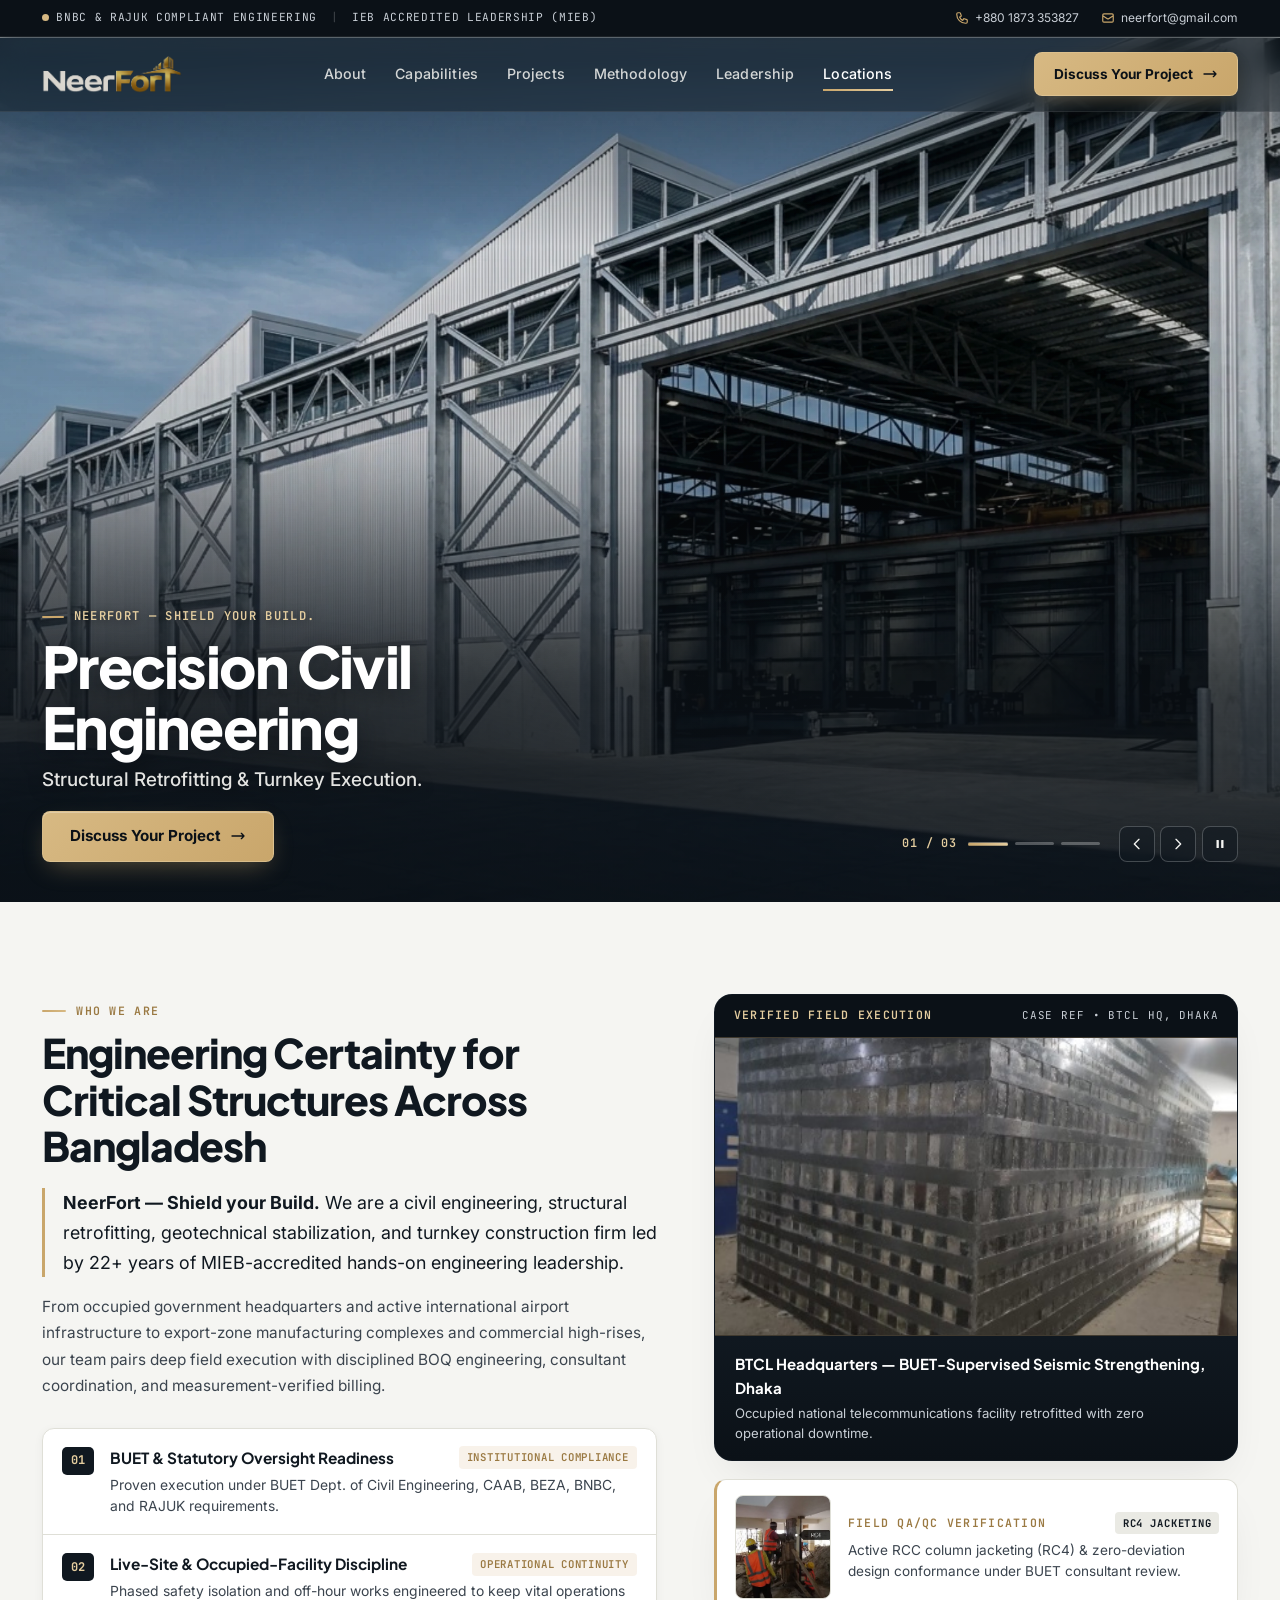
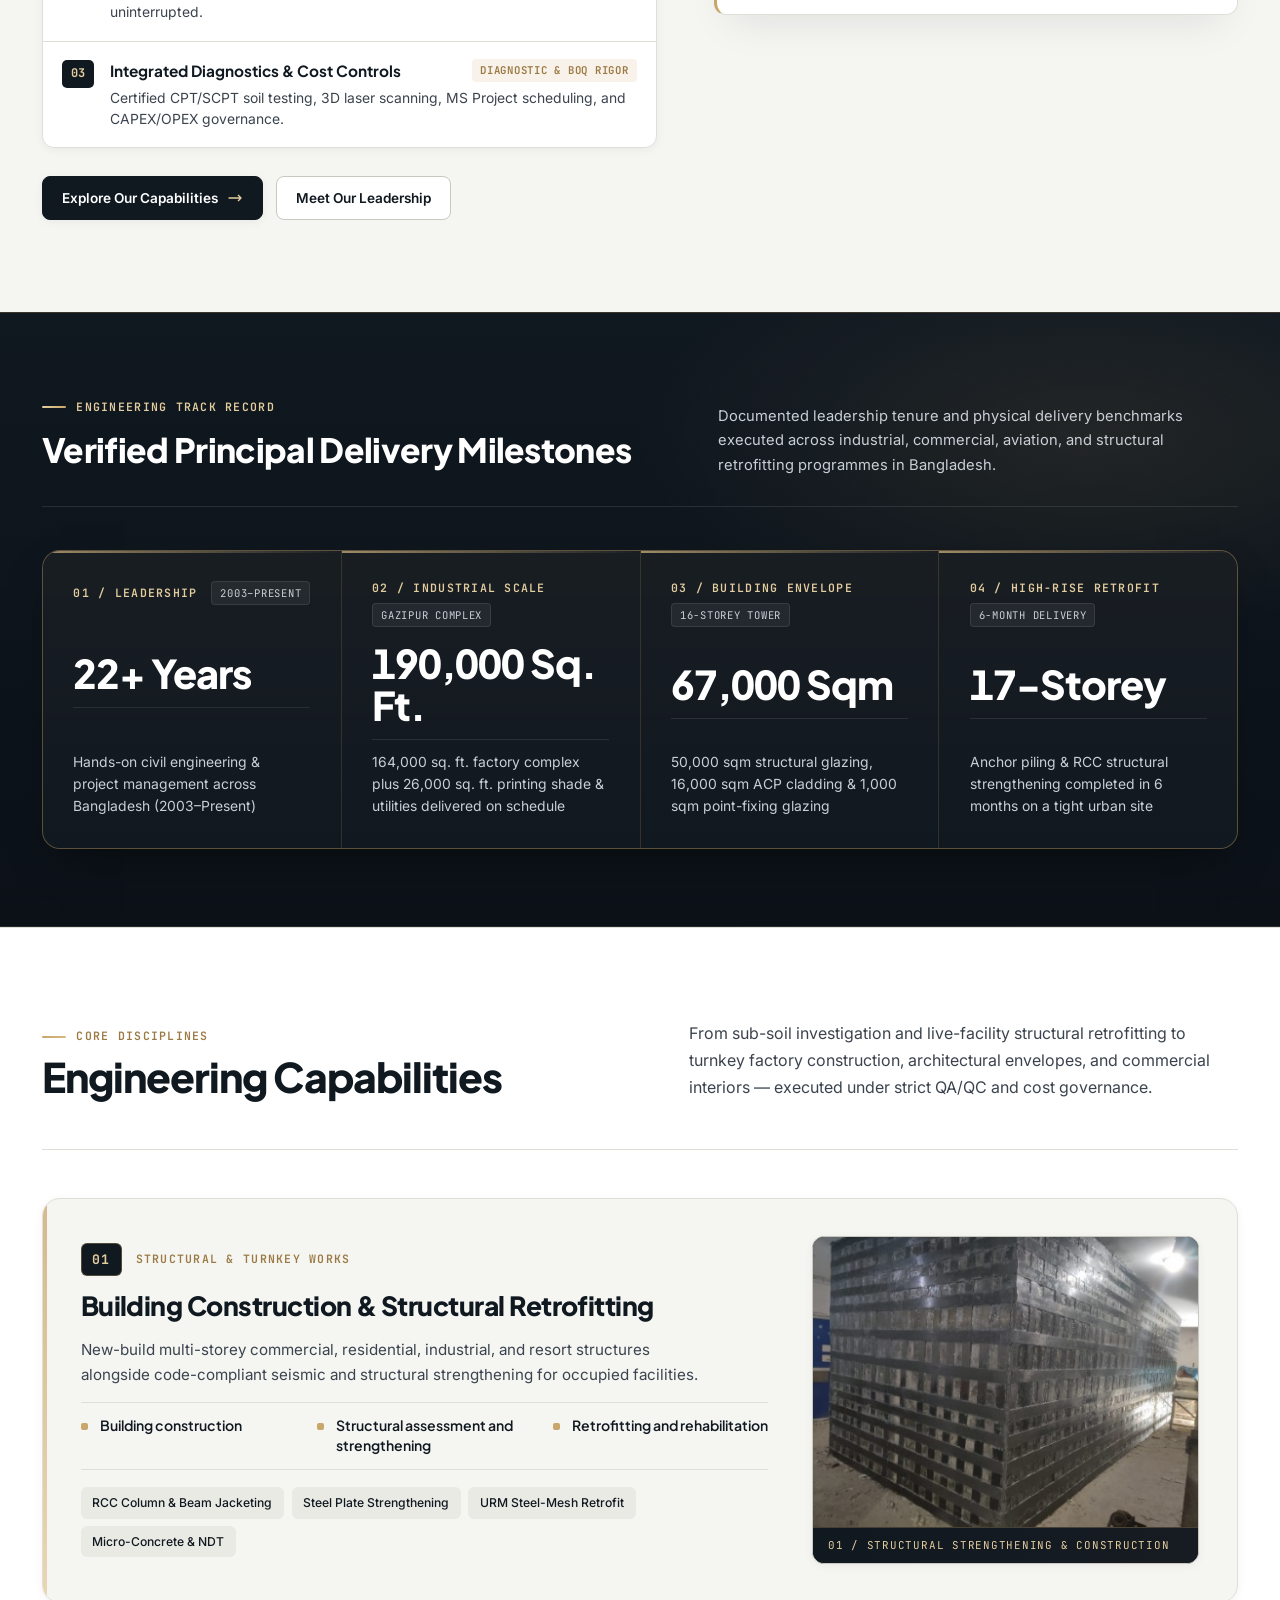
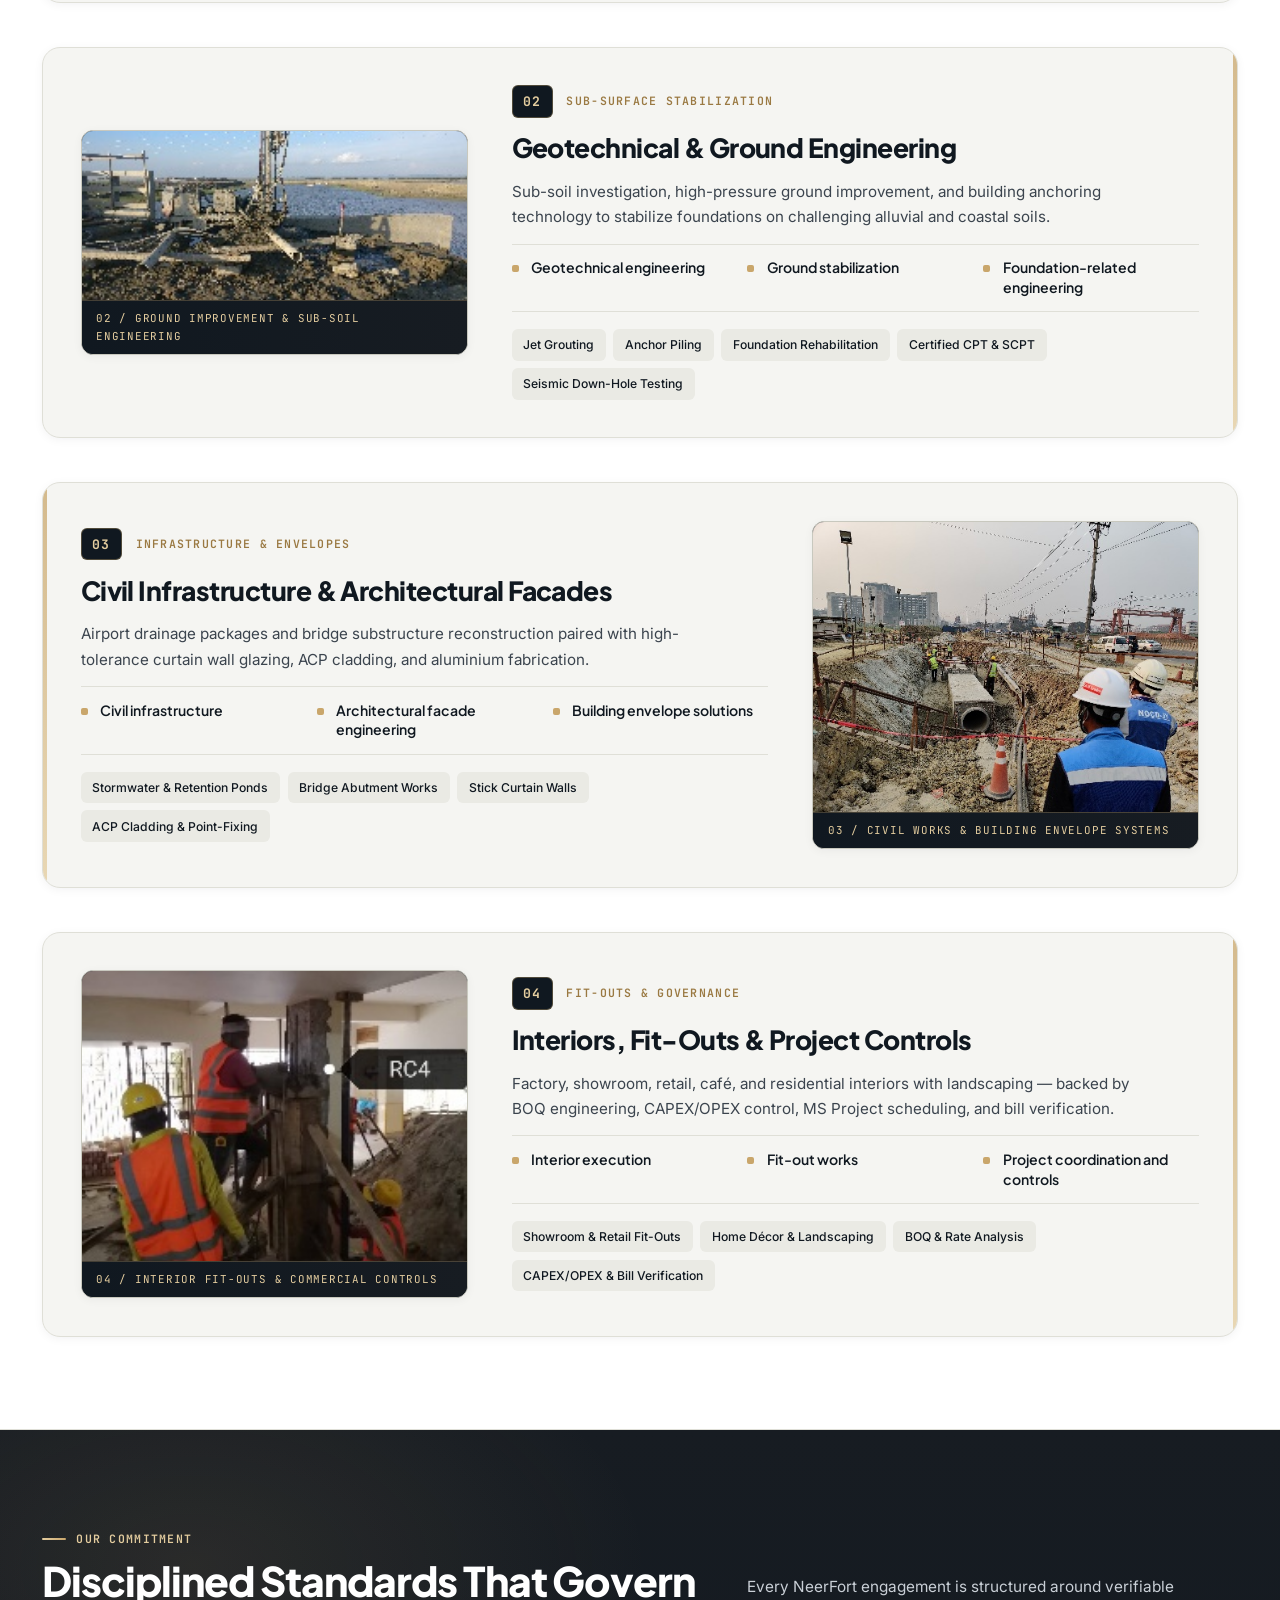
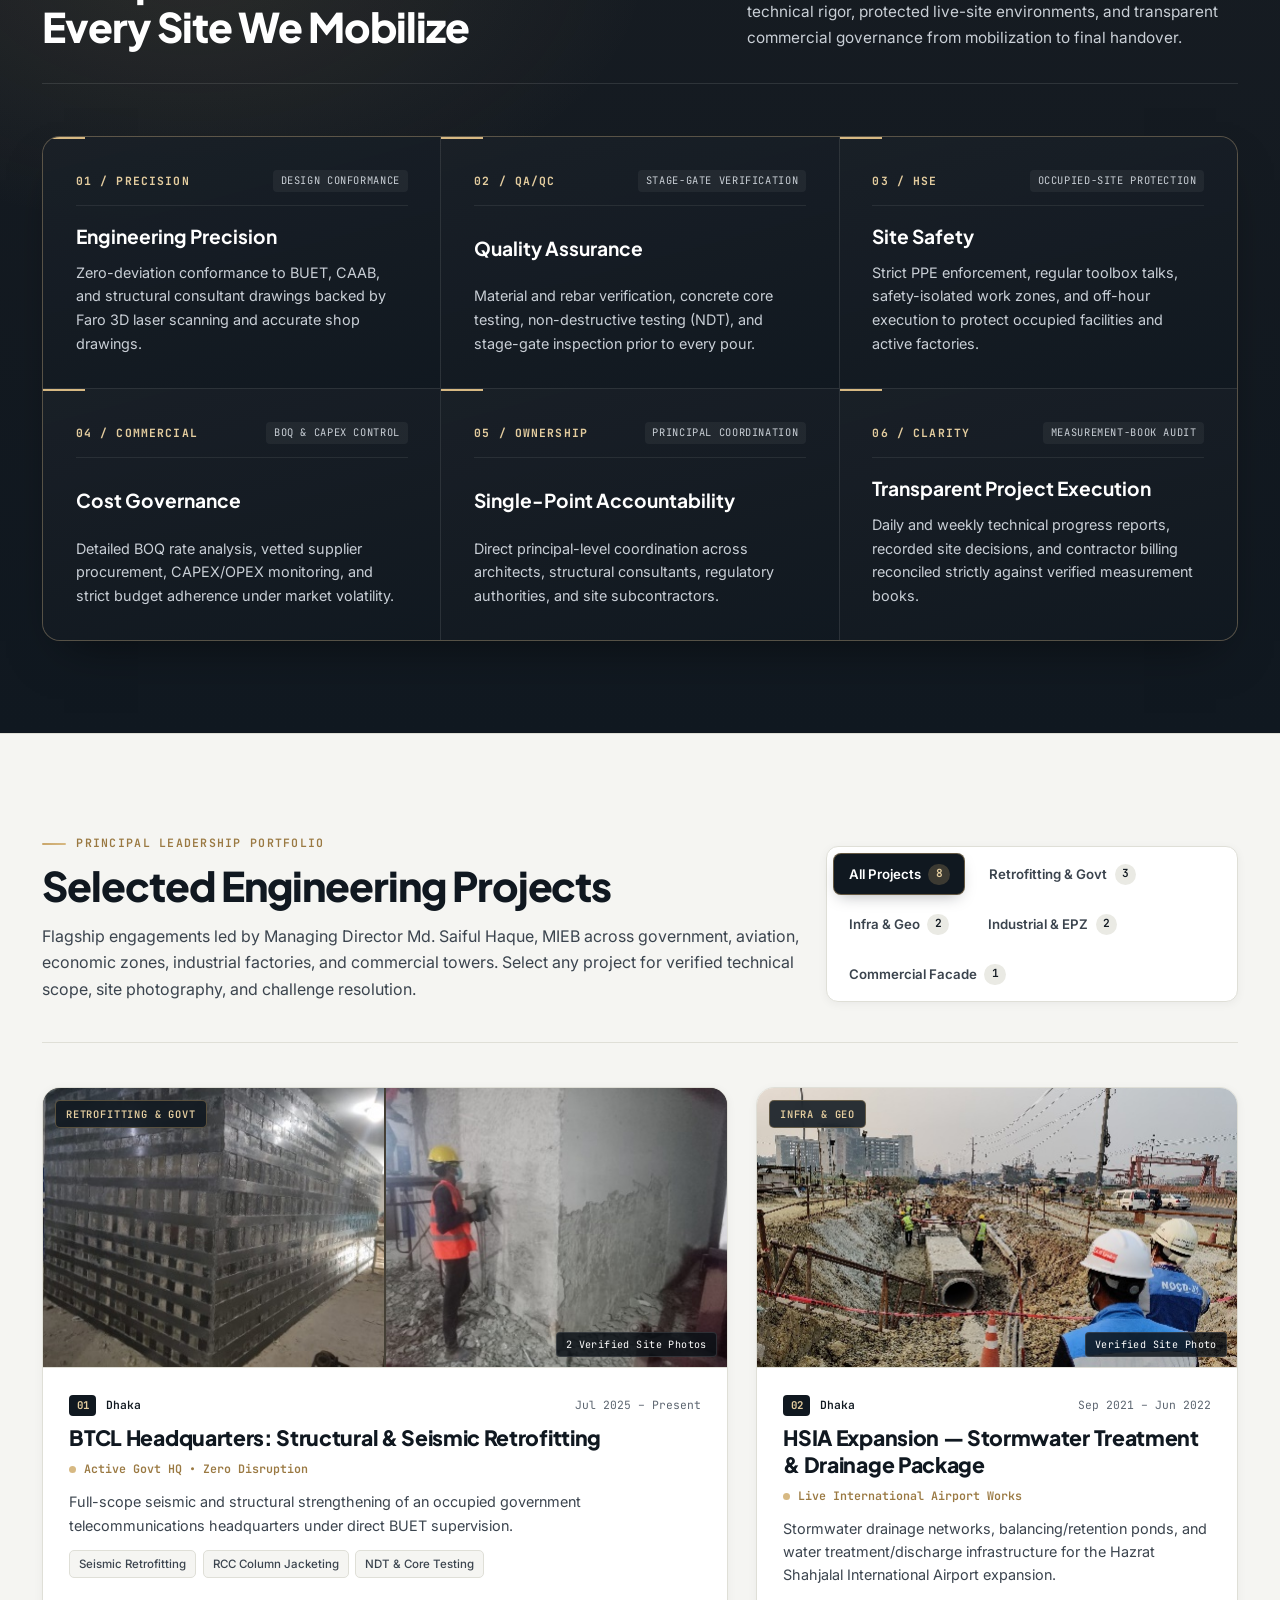
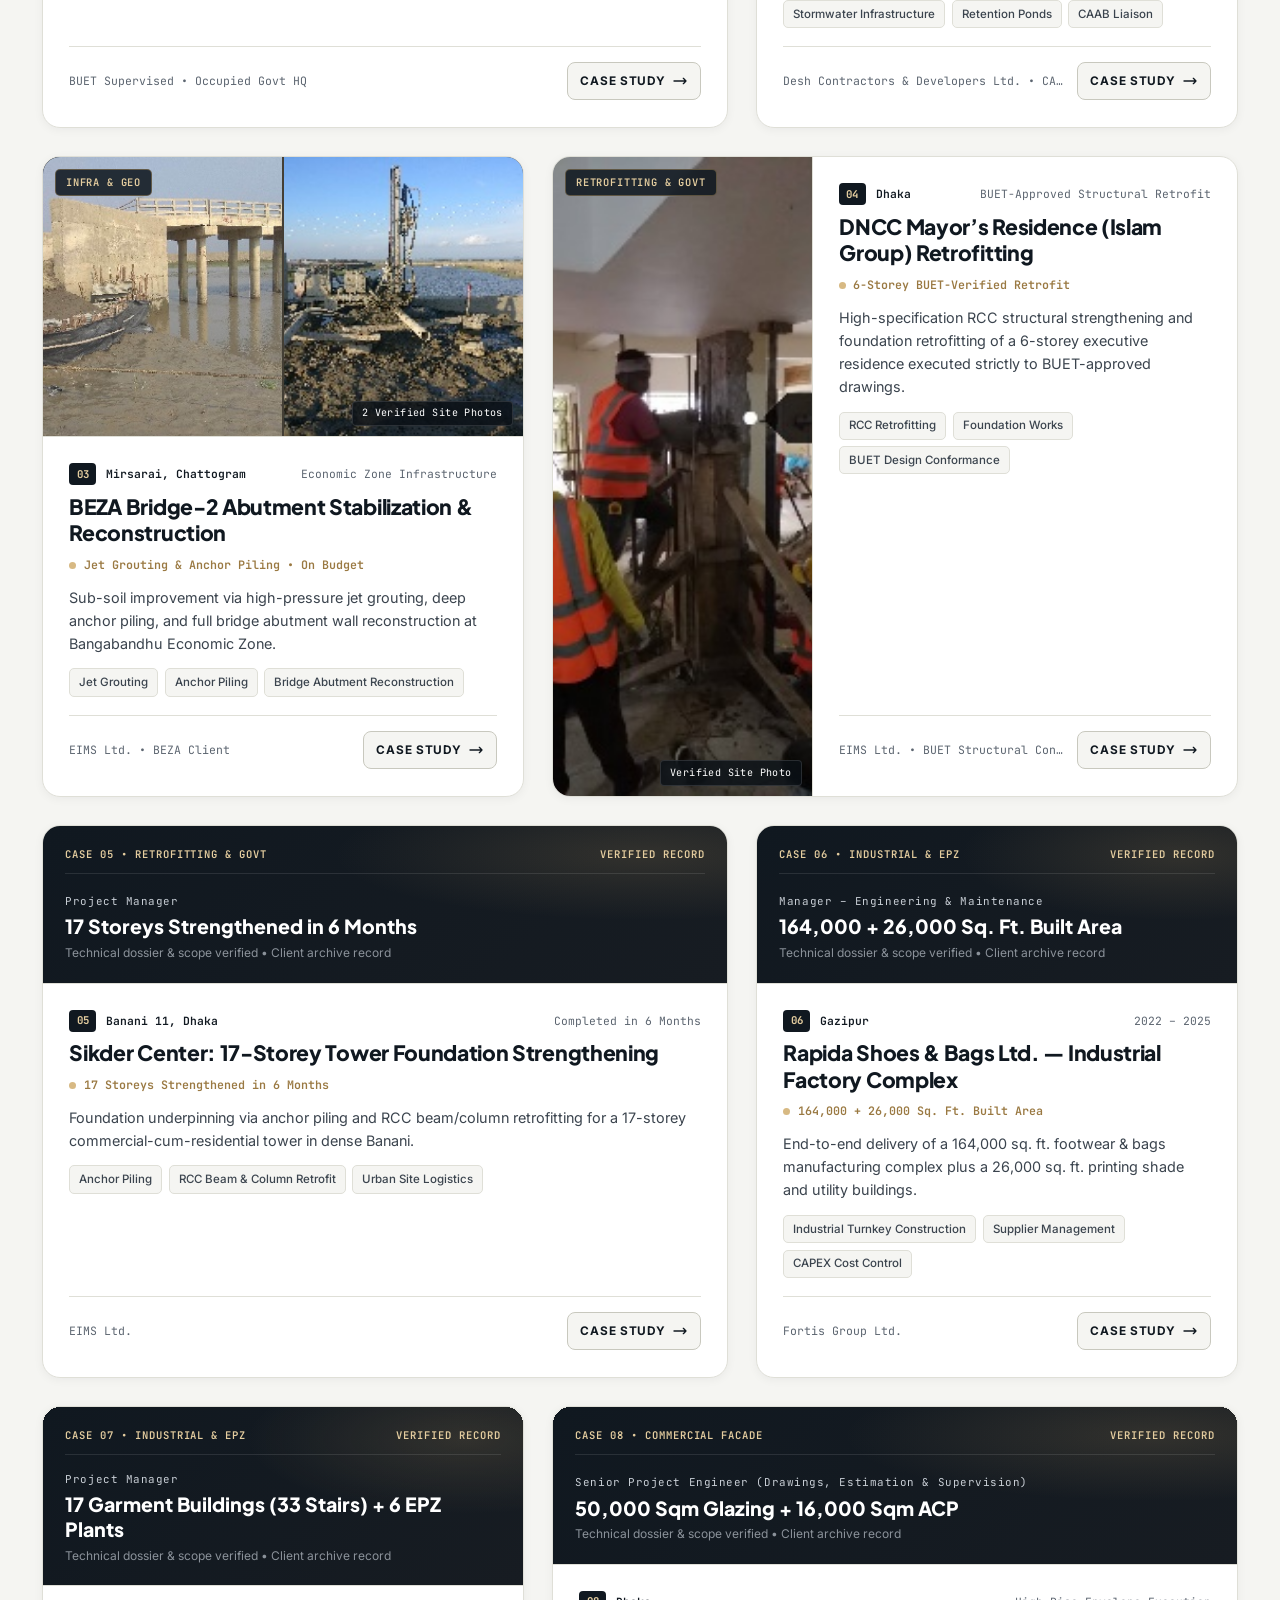
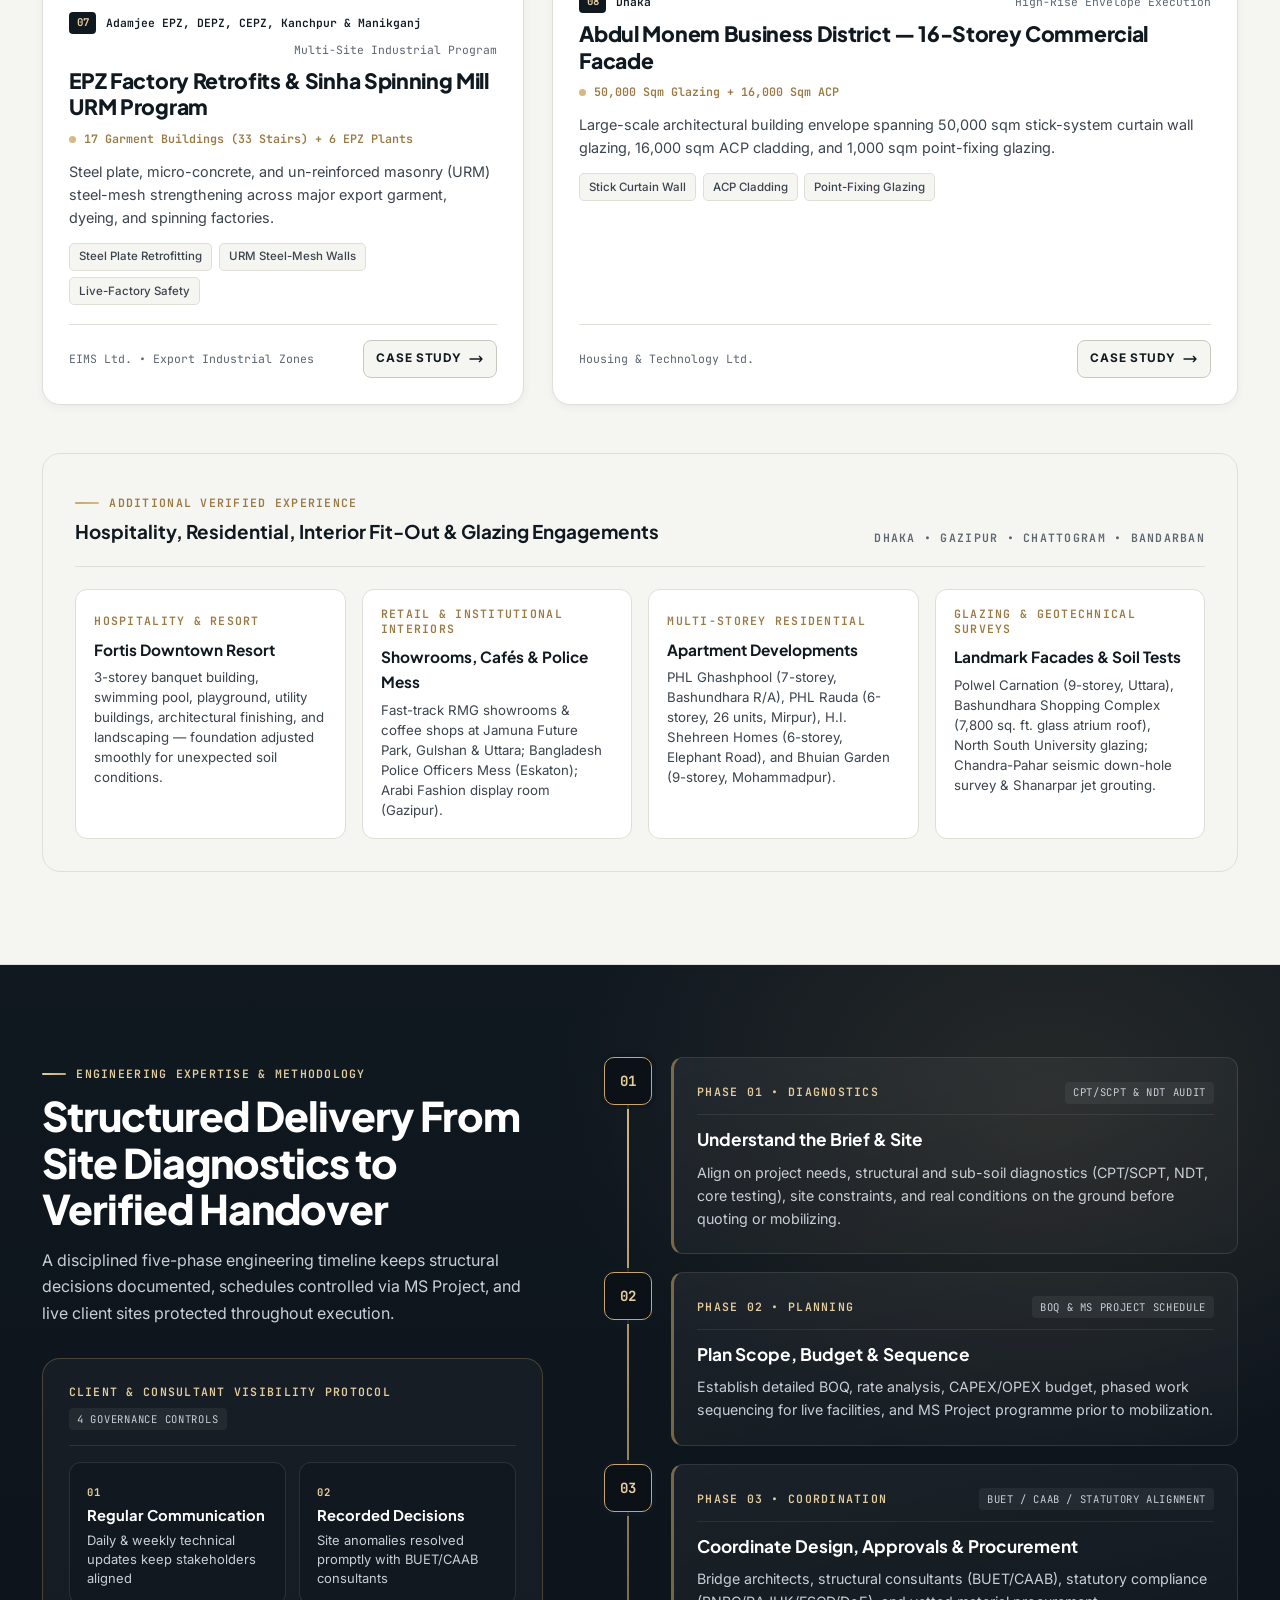
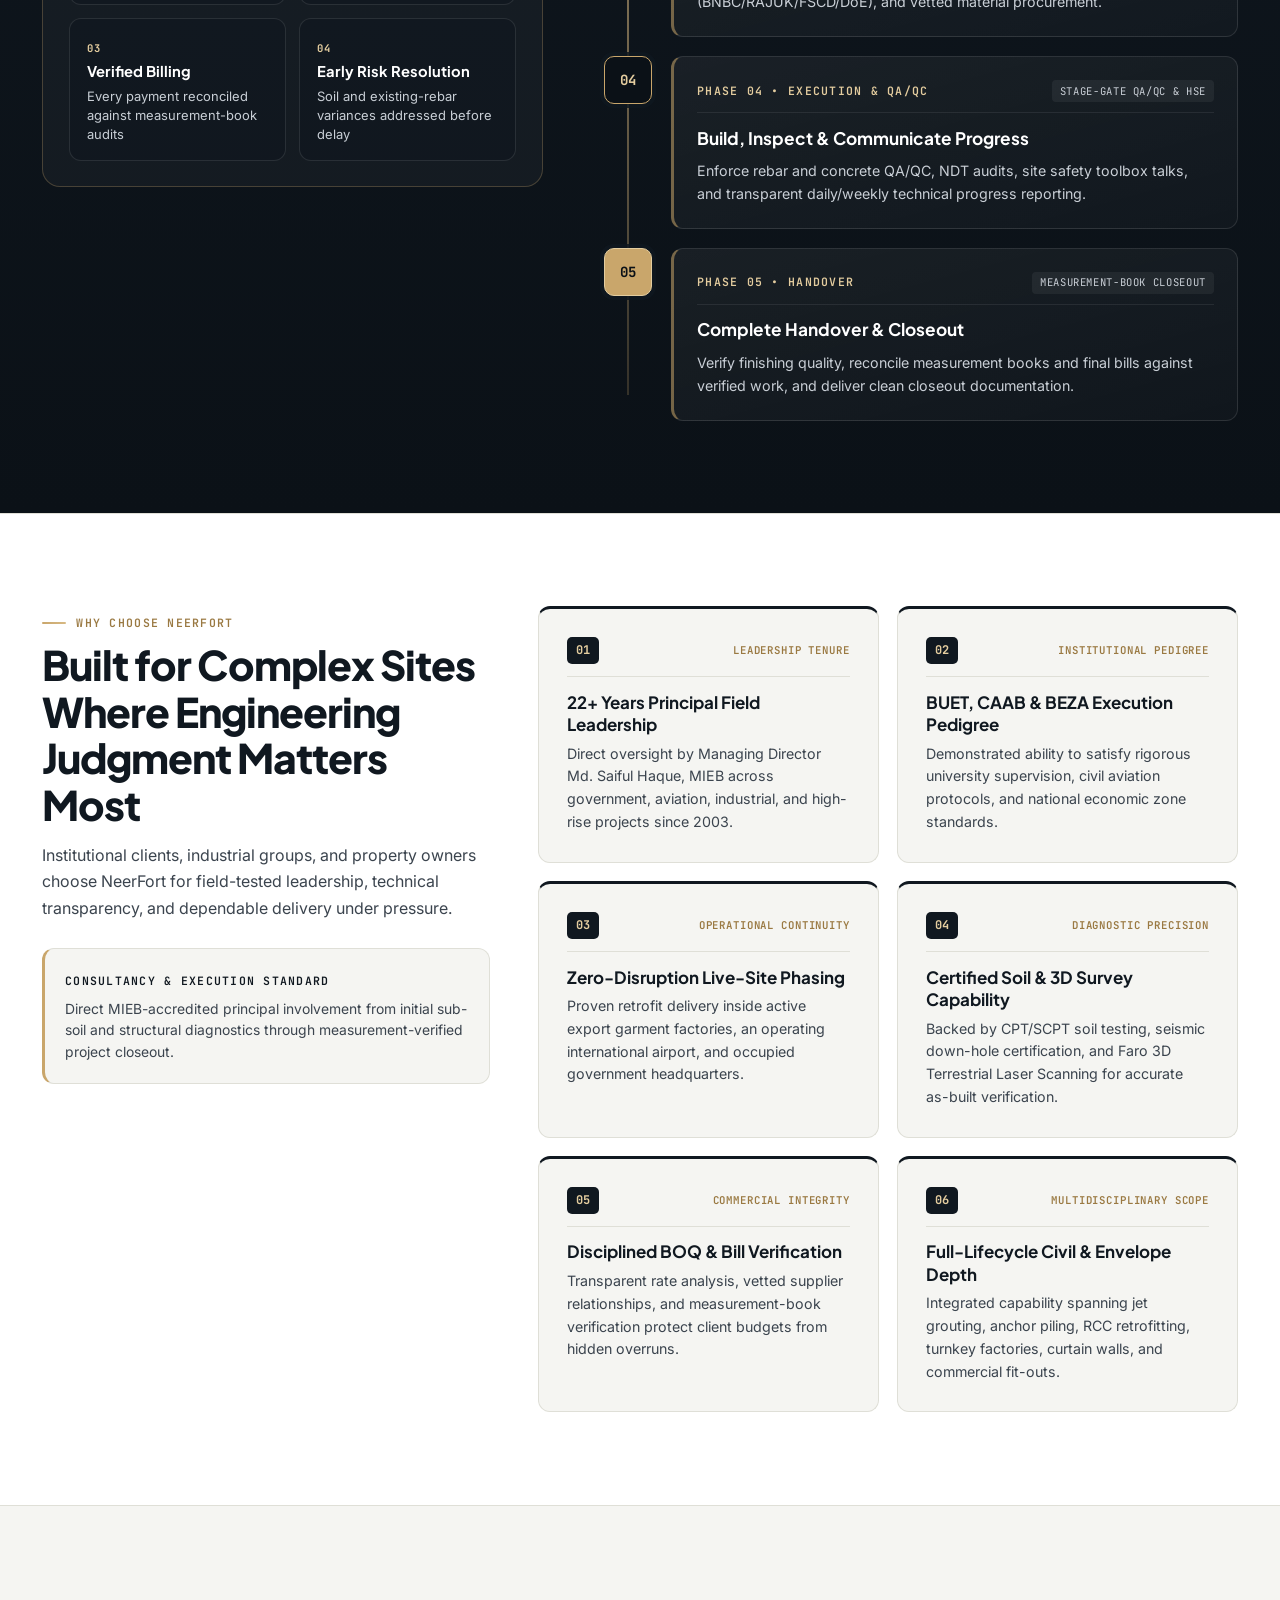
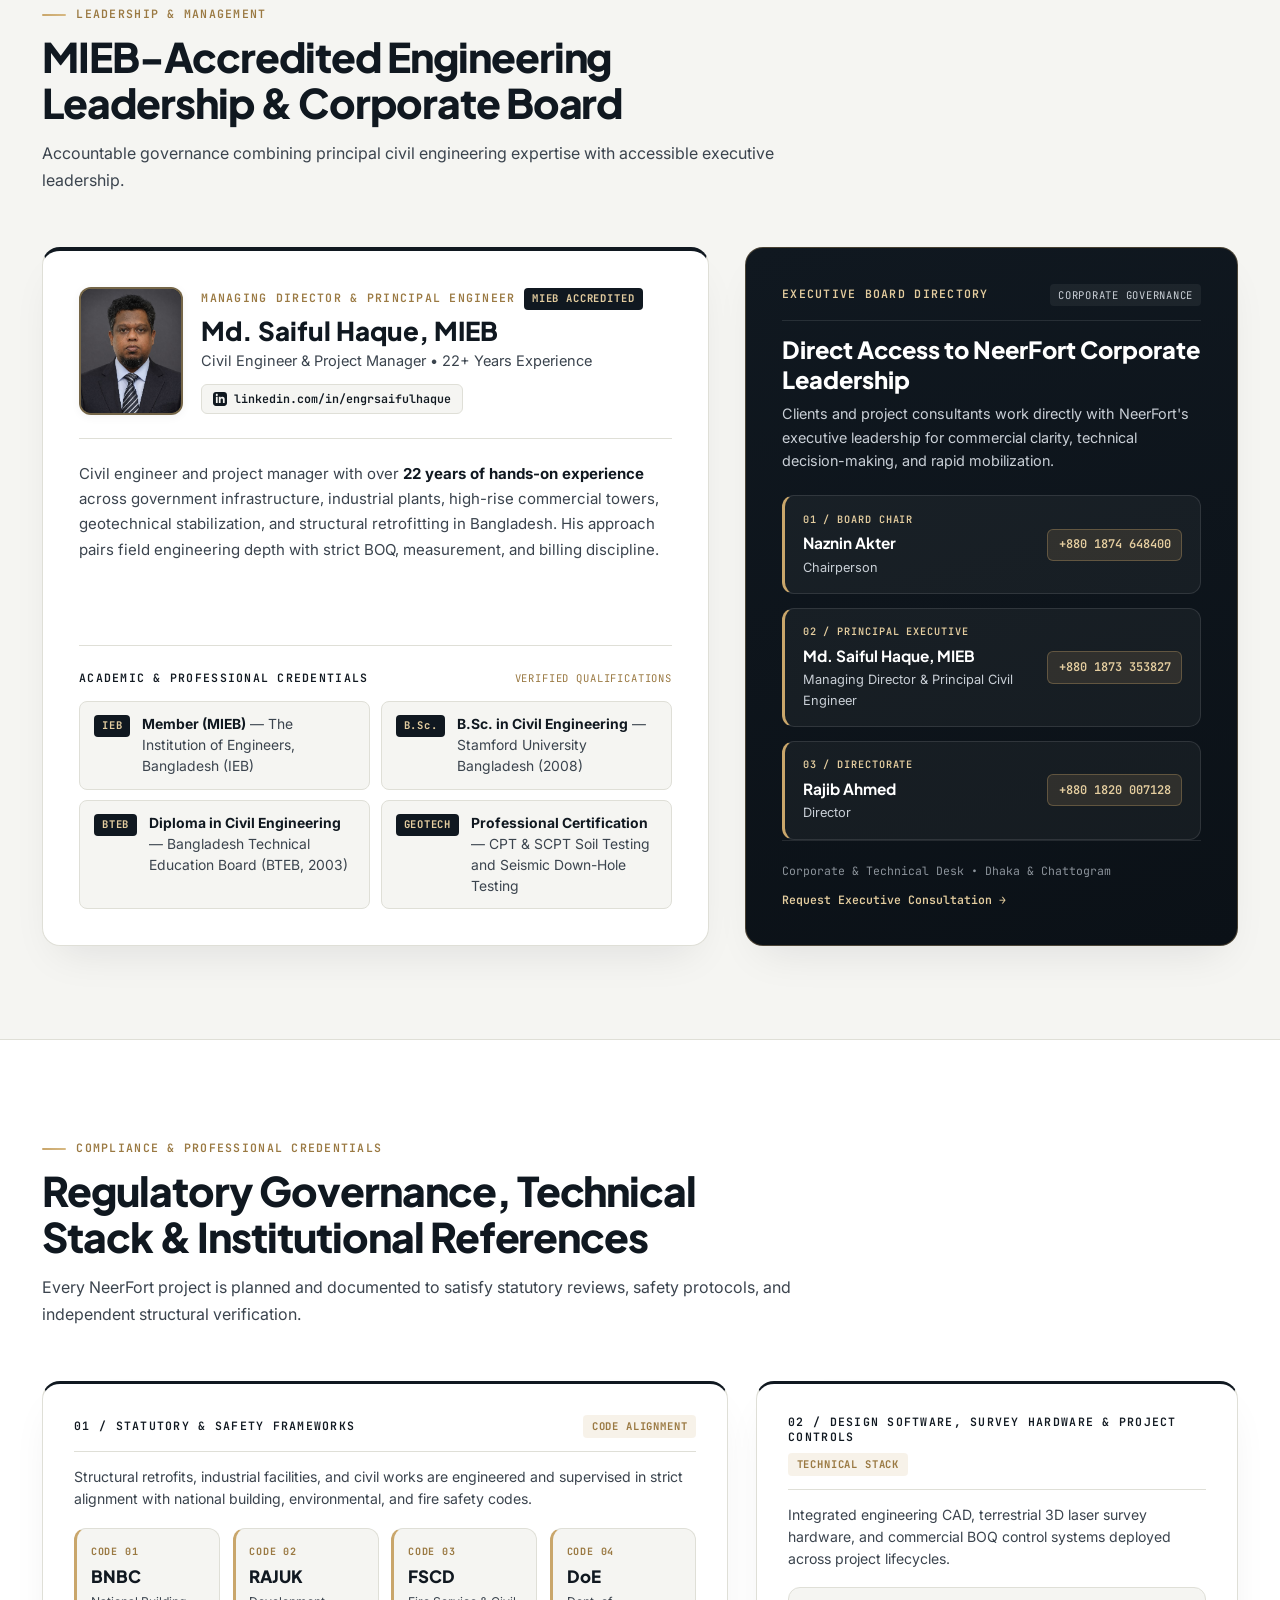
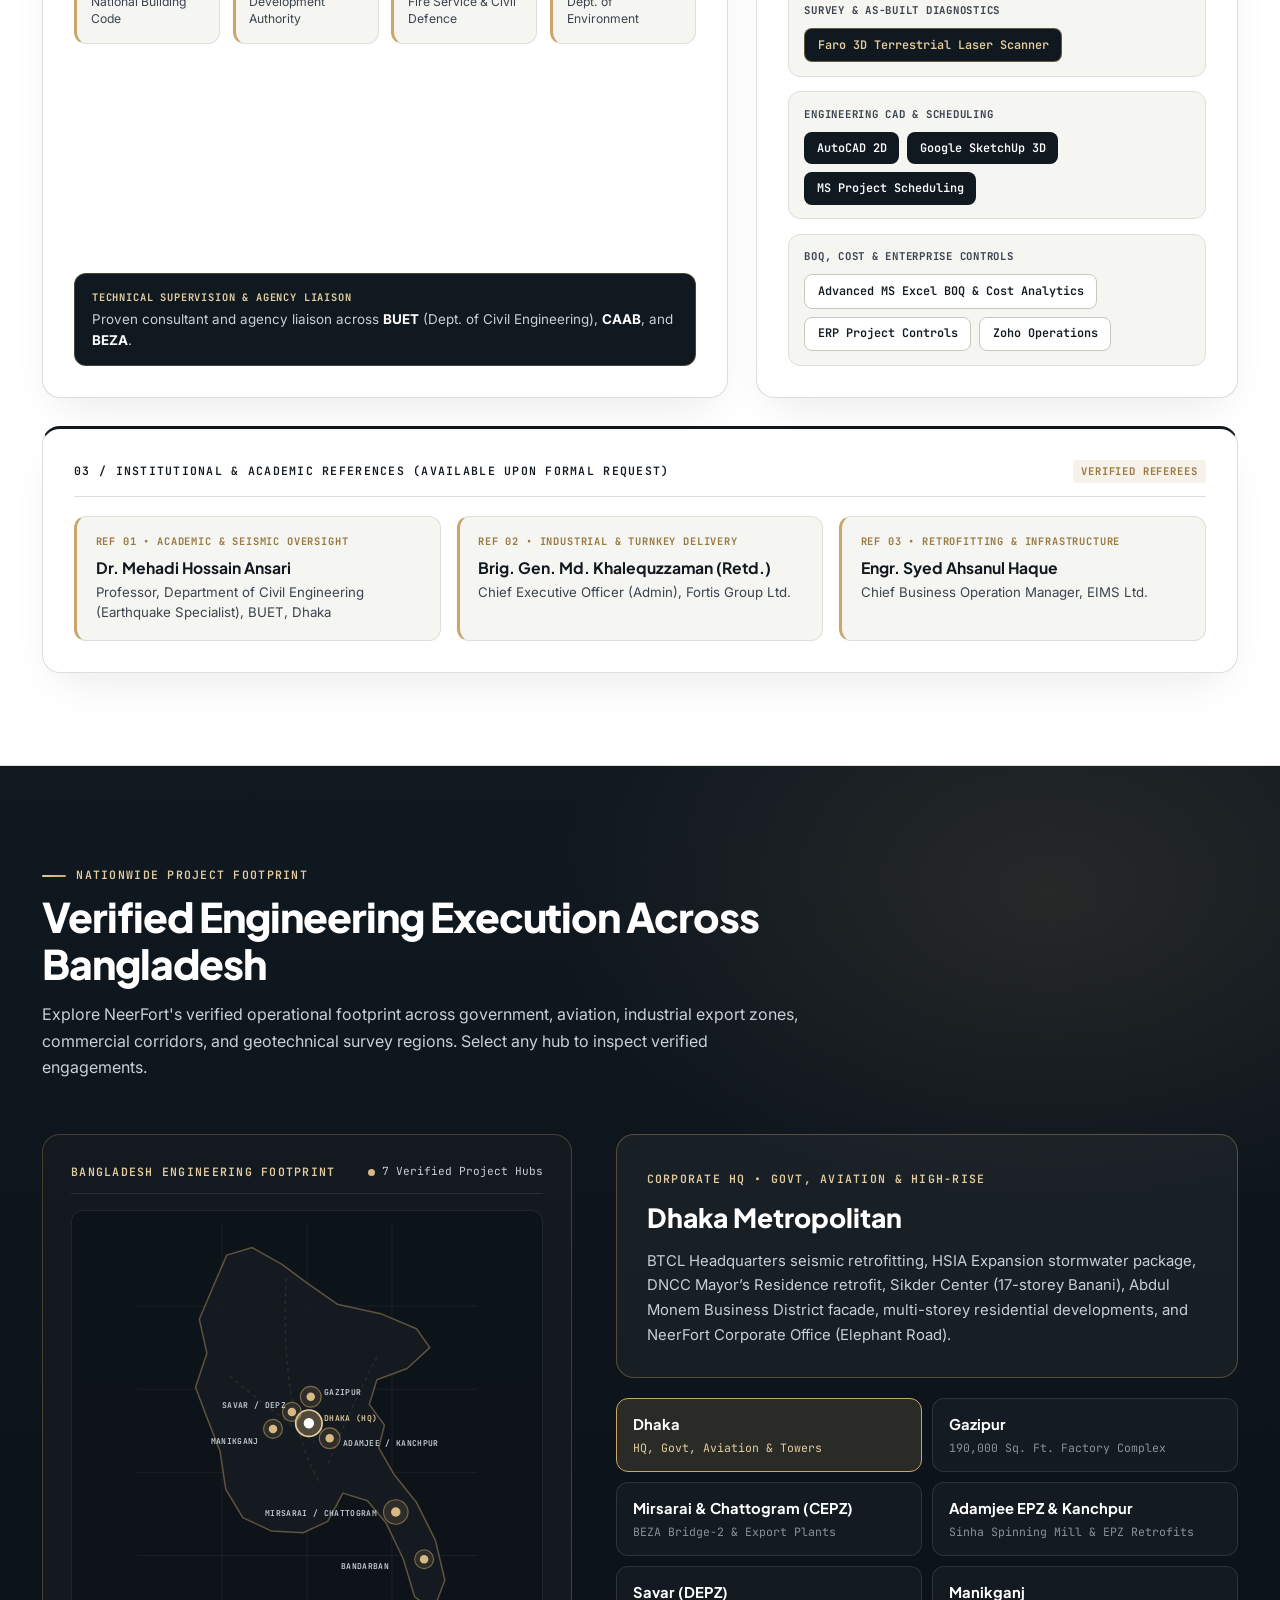
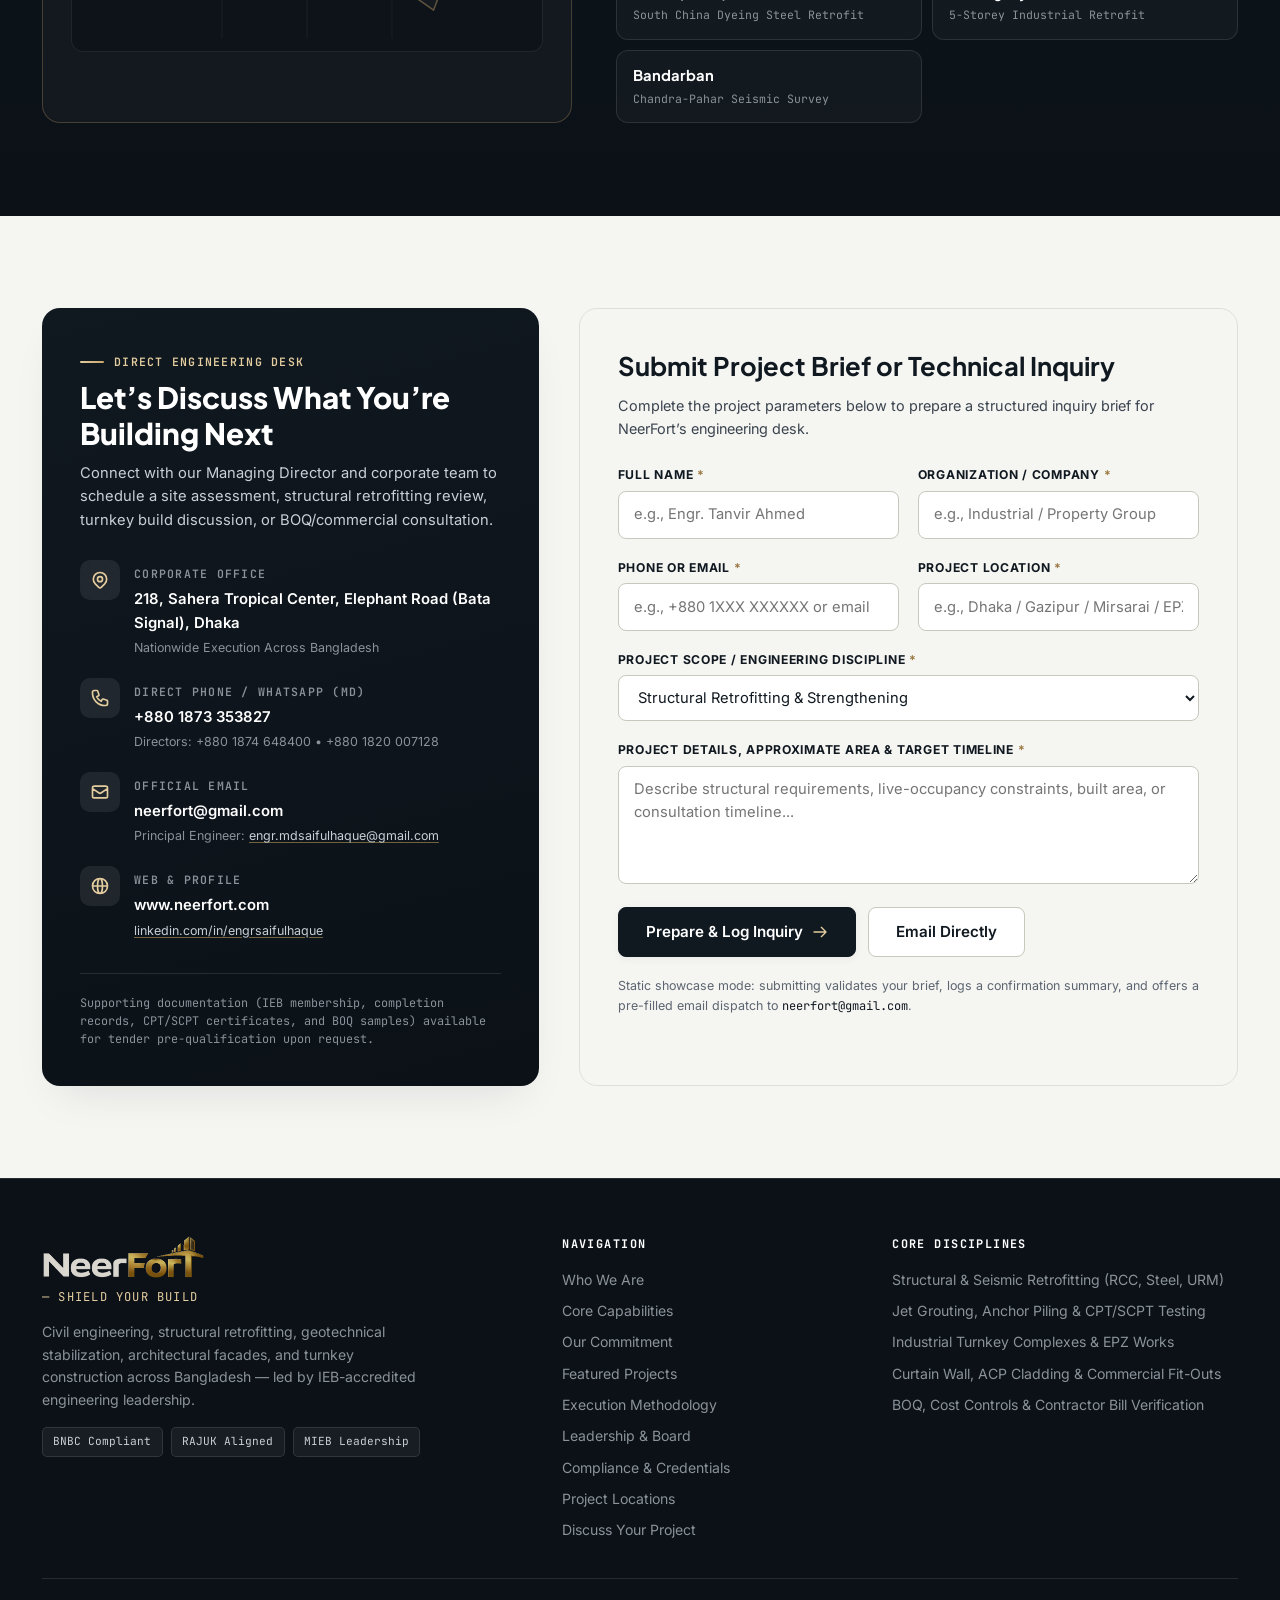
==== commit 04491f5e: "feat: finalize NeerFort portfolio and responsive navigation - Sprint 3 portfolio: 8 flagship project" ====
--- a/index.html
+++ b/index.html
@@ -271,22 +271,31 @@
           <ul class="about-strengths" aria-label="Core corporate engineering strengths">
             <li>
               <span class="about-strengths__num">01</span>
-              <div>
-                <strong>BUET &amp; Statutory Oversight Readiness</strong>
+              <div class="about-strengths__content">
+                <div class="about-strengths__head">
+                  <strong>BUET &amp; Statutory Oversight Readiness</strong>
+                  <span class="about-strengths__tag">Institutional Compliance</span>
+                </div>
                 <span>Proven execution under BUET Dept. of Civil Engineering, CAAB, BEZA, BNBC, and RAJUK requirements.</span>
               </div>
             </li>
             <li>
               <span class="about-strengths__num">02</span>
-              <div>
-                <strong>Live-Site &amp; Occupied-Facility Discipline</strong>
+              <div class="about-strengths__content">
+                <div class="about-strengths__head">
+                  <strong>Live-Site &amp; Occupied-Facility Discipline</strong>
+                  <span class="about-strengths__tag">Operational Continuity</span>
+                </div>
                 <span>Phased safety isolation and off-hour works engineered to keep vital operations uninterrupted.</span>
               </div>
             </li>
             <li>
               <span class="about-strengths__num">03</span>
-              <div>
-                <strong>Integrated Diagnostics &amp; Cost Controls</strong>
+              <div class="about-strengths__content">
+                <div class="about-strengths__head">
+                  <strong>Integrated Diagnostics &amp; Cost Controls</strong>
+                  <span class="about-strengths__tag">Diagnostic &amp; BOQ Rigor</span>
+                </div>
                 <span>Certified CPT/SCPT soil testing, 3D laser scanning, MS Project scheduling, and CAPEX/OPEX governance.</span>
               </div>
             </li>
@@ -305,6 +314,10 @@
 
         <div class="about-visual" data-reveal data-reveal-delay="100">
           <figure class="about-photo">
+            <div class="about-photo__topbar">
+              <span class="mono-label mono-label--gold">Verified Field Execution</span>
+              <span class="about-photo__ref">CASE REF &bull; BTCL HQ, DHAKA</span>
+            </div>
             <img
               src="assets/images/project-btcl-strengthening.jpg"
               alt="BTCL Headquarters structural seismic strengthening and wrapping executed under BUET supervision"
@@ -314,8 +327,8 @@
               decoding="async"
             >
             <figcaption class="about-photo__caption">
-              <span class="mono-label mono-label--gold">Verified Field Execution</span>
               <strong>BTCL Headquarters — BUET-Supervised Seismic Strengthening, Dhaka</strong>
+              <span>Occupied national telecommunications facility retrofitted with zero operational downtime.</span>
             </figcaption>
           </figure>
           <div class="about-inset">
@@ -328,8 +341,11 @@
               decoding="async"
             >
             <div class="about-inset__body">
-              <span class="mono-label mono-label--accent">Field QA/QC</span>
-              <p>Active RCC column jacketing (RC4) &amp; zero-deviation design conformance.</p>
+              <div class="about-inset__meta">
+                <span class="mono-label mono-label--accent">Field QA/QC Verification</span>
+                <span class="about-inset__code">RC4 JACKETING</span>
+              </div>
+              <p>Active RCC column jacketing (RC4) &amp; zero-deviation design conformance under BUET consultant review.</p>
             </div>
           </div>
         </div>
@@ -340,31 +356,48 @@
     <section id="track-record" class="metrics-strip" aria-label="Verified engineering track record statistics">
       <div class="container">
         <div class="metrics-strip__head" data-reveal>
-          <span class="mono-label mono-label--gold section-kicker section-kicker--gold">Engineering Track Record</span>
-          <h2 class="metrics-strip__title">Verified Principal Delivery Milestones</h2>
+          <div>
+            <span class="mono-label mono-label--gold section-kicker section-kicker--gold">Engineering Track Record</span>
+            <h2 class="metrics-strip__title">Verified Principal Delivery Milestones</h2>
+          </div>
+          <p class="metrics-strip__lead">
+            Documented leadership tenure and physical delivery benchmarks executed across industrial, commercial, aviation, and structural retrofitting programmes in Bangladesh.
+          </p>
         </div>
 
         <div class="metrics-grid">
-          <div class="metric-item" data-reveal data-reveal-delay="0">
-            <span class="mono-label mono-label--gold">01 / Leadership</span>
-            <div class="metric-item__value" data-counter-target="22" data-counter-suffix="+ Years">22+ Years</div>
+          <article class="metric-item" data-reveal data-reveal-delay="0">
+            <div class="metric-item__top">
+              <span class="mono-label mono-label--gold">01 / Leadership</span>
+              <span class="metric-item__tag">2003–Present</span>
+            </div>
+            <div class="metric-item__value">22+ Years</div>
             <p class="metric-item__desc">Hands-on civil engineering &amp; project management across Bangladesh (2003–Present)</p>
-          </div>
-          <div class="metric-item" data-reveal data-reveal-delay="80">
-            <span class="mono-label mono-label--gold">02 / Industrial Scale</span>
-            <div class="metric-item__value" data-counter-target="190000" data-counter-suffix=" Sq. Ft.">190,000 Sq. Ft.</div>
+          </article>
+          <article class="metric-item" data-reveal data-reveal-delay="80">
+            <div class="metric-item__top">
+              <span class="mono-label mono-label--gold">02 / Industrial Scale</span>
+              <span class="metric-item__tag">Gazipur Complex</span>
+            </div>
+            <div class="metric-item__value">190,000 Sq. Ft.</div>
             <p class="metric-item__desc">164,000 sq. ft. factory complex plus 26,000 sq. ft. printing shade &amp; utilities delivered on schedule</p>
-          </div>
-          <div class="metric-item" data-reveal data-reveal-delay="160">
-            <span class="mono-label mono-label--gold">03 / Building Envelope</span>
-            <div class="metric-item__value" data-counter-target="67000" data-counter-suffix=" Sqm">67,000 Sqm</div>
+          </article>
+          <article class="metric-item" data-reveal data-reveal-delay="160">
+            <div class="metric-item__top">
+              <span class="mono-label mono-label--gold">03 / Building Envelope</span>
+              <span class="metric-item__tag">16-Storey Tower</span>
+            </div>
+            <div class="metric-item__value">67,000 Sqm</div>
             <p class="metric-item__desc">50,000 sqm structural glazing, 16,000 sqm ACP cladding &amp; 1,000 sqm point-fixing glazing</p>
-          </div>
-          <div class="metric-item" data-reveal data-reveal-delay="240">
-            <span class="mono-label mono-label--gold">04 / High-Rise Retrofit</span>
-            <div class="metric-item__value" data-counter-target="17" data-counter-suffix="-Storey">17-Storey</div>
+          </article>
+          <article class="metric-item" data-reveal data-reveal-delay="240">
+            <div class="metric-item__top">
+              <span class="mono-label mono-label--gold">04 / High-Rise Retrofit</span>
+              <span class="metric-item__tag">6-Month Delivery</span>
+            </div>
+            <div class="metric-item__value">17-Storey</div>
             <p class="metric-item__desc">Anchor piling &amp; RCC structural strengthening completed in 6 months on a tight urban site</p>
-          </div>
+          </article>
         </div>
       </div>
     </section>
@@ -554,32 +587,50 @@
 
         <div class="commitment-grid">
           <article class="commitment-card" data-reveal data-reveal-delay="0">
-            <span class="commitment-card__code">01 / PRECISION</span>
+            <div class="commitment-card__top">
+              <span class="commitment-card__code">01 / PRECISION</span>
+              <span class="commitment-card__scope">Design Conformance</span>
+            </div>
             <h3>Engineering Precision</h3>
             <p>Zero-deviation conformance to BUET, CAAB, and structural consultant drawings backed by Faro 3D laser scanning and accurate shop drawings.</p>
           </article>
           <article class="commitment-card" data-reveal data-reveal-delay="60">
-            <span class="commitment-card__code">02 / QA/QC</span>
+            <div class="commitment-card__top">
+              <span class="commitment-card__code">02 / QA/QC</span>
+              <span class="commitment-card__scope">Stage-Gate Verification</span>
+            </div>
             <h3>Quality Assurance</h3>
             <p>Material and rebar verification, concrete core testing, non-destructive testing (NDT), and stage-gate inspection prior to every pour.</p>
           </article>
           <article class="commitment-card" data-reveal data-reveal-delay="120">
-            <span class="commitment-card__code">03 / HSE</span>
+            <div class="commitment-card__top">
+              <span class="commitment-card__code">03 / HSE</span>
+              <span class="commitment-card__scope">Occupied-Site Protection</span>
+            </div>
             <h3>Site Safety</h3>
             <p>Strict PPE enforcement, regular toolbox talks, safety-isolated work zones, and off-hour execution to protect occupied facilities and active factories.</p>
           </article>
           <article class="commitment-card" data-reveal data-reveal-delay="180">
-            <span class="commitment-card__code">04 / COMMERCIAL</span>
+            <div class="commitment-card__top">
+              <span class="commitment-card__code">04 / COMMERCIAL</span>
+              <span class="commitment-card__scope">BOQ &amp; CAPEX Control</span>
+            </div>
             <h3>Cost Governance</h3>
             <p>Detailed BOQ rate analysis, vetted supplier procurement, CAPEX/OPEX monitoring, and strict budget adherence under market volatility.</p>
           </article>
           <article class="commitment-card" data-reveal data-reveal-delay="240">
-            <span class="commitment-card__code">05 / OWNERSHIP</span>
+            <div class="commitment-card__top">
+              <span class="commitment-card__code">05 / OWNERSHIP</span>
+              <span class="commitment-card__scope">Principal Coordination</span>
+            </div>
             <h3>Single-Point Accountability</h3>
             <p>Direct principal-level coordination across architects, structural consultants, regulatory authorities, and site subcontractors.</p>
           </article>
           <article class="commitment-card" data-reveal data-reveal-delay="300">
-            <span class="commitment-card__code">06 / CLARITY</span>
+            <div class="commitment-card__top">
+              <span class="commitment-card__code">06 / CLARITY</span>
+              <span class="commitment-card__scope">Measurement-Book Audit</span>
+            </div>
             <h3>Transparent Project Execution</h3>
             <p>Daily and weekly technical progress reports, recorded site decisions, and contractor billing reconciled strictly against verified measurement books.</p>
           </article>
@@ -587,13 +638,13 @@
       </div>
     </section>
 
-    <!-- 6. FEATURED ENGINEERING PROJECTS -->
+    <!-- 6. FEATURED ENGINEERING PROJECTS (SPRINT 3 EDITORIAL PORTFOLIO) -->
     <section id="projects" class="section section--tinted section--bordered">
       <div class="container">
         <div class="projects-header" data-reveal>
           <div class="section-header section-header--compact">
-            <span class="mono-label mono-label--accent section-kicker">Featured Engineering Projects</span>
-            <h2 class="section-title">Verified Execution Across Critical Sectors</h2>
+            <span class="mono-label mono-label--accent section-kicker">Principal Leadership Portfolio</span>
+            <h2 class="section-title">Selected Engineering Projects</h2>
             <p class="section-subtitle">
               Flagship engagements led by Managing Director Md. Saiful Haque, MIEB across government, aviation, economic zones, industrial factories, and commercial towers. Select any project for verified technical scope, site photography, and challenge resolution.
             </p>
@@ -601,19 +652,19 @@
 
           <div class="filter-bar" role="tablist" aria-label="Filter projects by engineering sector">
             <button type="button" role="tab" aria-selected="true" data-filter="all" class="filter-btn is-active">
-              All Projects <span class="filter-count" data-count="all">8</span>
+              <span>All Projects</span> <span class="filter-count" data-count="all">8</span>
             </button>
             <button type="button" role="tab" aria-selected="false" data-filter="retrofitting" class="filter-btn">
-              Retrofitting &amp; Govt <span class="filter-count" data-count="retrofitting">3</span>
+              <span>Retrofitting &amp; Govt</span> <span class="filter-count" data-count="retrofitting">3</span>
             </button>
             <button type="button" role="tab" aria-selected="false" data-filter="infrastructure" class="filter-btn">
-              Infra &amp; Geo <span class="filter-count" data-count="infrastructure">2</span>
+              <span>Infra &amp; Geo</span> <span class="filter-count" data-count="infrastructure">2</span>
             </button>
             <button type="button" role="tab" aria-selected="false" data-filter="industrial" class="filter-btn">
-              Industrial &amp; EPZ <span class="filter-count" data-count="industrial">2</span>
+              <span>Industrial &amp; EPZ</span> <span class="filter-count" data-count="industrial">2</span>
             </button>
             <button type="button" role="tab" aria-selected="false" data-filter="commercial" class="filter-btn">
-              Commercial Facade <span class="filter-count" data-count="commercial">1</span>
+              <span>Commercial Facade</span> <span class="filter-count" data-count="commercial">1</span>
             </button>
           </div>
         </div>
@@ -669,22 +720,32 @@
               A disciplined five-phase engineering timeline keeps structural decisions documented, schedules controlled via MS Project, and live client sites protected throughout execution.
             </p>
 
-            <div class="visibility-stack">
-              <div class="visibility-bar__item">
-                <strong>Regular Communication</strong>
-                <span>Daily &amp; weekly technical updates keep stakeholders aligned</span>
-              </div>
-              <div class="visibility-bar__item">
-                <strong>Recorded Decisions</strong>
-                <span>Site anomalies resolved promptly with BUET/CAAB consultants</span>
-              </div>
-              <div class="visibility-bar__item">
-                <strong>Verified Billing</strong>
-                <span>Every payment reconciled against measurement-book audits</span>
-              </div>
-              <div class="visibility-bar__item">
-                <strong>Early Risk Resolution</strong>
-                <span>Soil and existing-rebar variances addressed before delay</span>
+            <div class="methodology-governance">
+              <div class="methodology-governance__head">
+                <span class="mono-label mono-label--gold">Client &amp; Consultant Visibility Protocol</span>
+                <span class="methodology-governance__badge">4 Governance Controls</span>
+              </div>
+              <div class="visibility-stack">
+                <div class="visibility-bar__item">
+                  <span class="visibility-bar__num">01</span>
+                  <strong>Regular Communication</strong>
+                  <span>Daily &amp; weekly technical updates keep stakeholders aligned</span>
+                </div>
+                <div class="visibility-bar__item">
+                  <span class="visibility-bar__num">02</span>
+                  <strong>Recorded Decisions</strong>
+                  <span>Site anomalies resolved promptly with BUET/CAAB consultants</span>
+                </div>
+                <div class="visibility-bar__item">
+                  <span class="visibility-bar__num">03</span>
+                  <strong>Verified Billing</strong>
+                  <span>Every payment reconciled against measurement-book audits</span>
+                </div>
+                <div class="visibility-bar__item">
+                  <span class="visibility-bar__num">04</span>
+                  <strong>Early Risk Resolution</strong>
+                  <span>Soil and existing-rebar variances addressed before delay</span>
+                </div>
               </div>
             </div>
           </div>
@@ -693,7 +754,10 @@
             <li class="timeline-item" data-reveal data-reveal-delay="0">
               <div class="timeline-item__marker" aria-hidden="true">01</div>
               <div class="timeline-item__body">
-                <span class="mono-label mono-label--gold">Phase 01 &bull; Diagnostics</span>
+                <div class="timeline-item__meta">
+                  <span class="mono-label mono-label--gold">Phase 01 &bull; Diagnostics</span>
+                  <span class="timeline-item__deliverable">CPT/SCPT &amp; NDT Audit</span>
+                </div>
                 <h3>Understand the Brief &amp; Site</h3>
                 <p>Align on project needs, structural and sub-soil diagnostics (CPT/SCPT, NDT, core testing), site constraints, and real conditions on the ground before quoting or mobilizing.</p>
               </div>
@@ -701,7 +765,10 @@
             <li class="timeline-item" data-reveal data-reveal-delay="70">
               <div class="timeline-item__marker" aria-hidden="true">02</div>
               <div class="timeline-item__body">
-                <span class="mono-label mono-label--gold">Phase 02 &bull; Planning</span>
+                <div class="timeline-item__meta">
+                  <span class="mono-label mono-label--gold">Phase 02 &bull; Planning</span>
+                  <span class="timeline-item__deliverable">BOQ &amp; MS Project Schedule</span>
+                </div>
                 <h3>Plan Scope, Budget &amp; Sequence</h3>
                 <p>Establish detailed BOQ, rate analysis, CAPEX/OPEX budget, phased work sequencing for live facilities, and MS Project programme prior to mobilization.</p>
               </div>
@@ -709,7 +776,10 @@
             <li class="timeline-item" data-reveal data-reveal-delay="140">
               <div class="timeline-item__marker" aria-hidden="true">03</div>
               <div class="timeline-item__body">
-                <span class="mono-label mono-label--gold">Phase 03 &bull; Coordination</span>
+                <div class="timeline-item__meta">
+                  <span class="mono-label mono-label--gold">Phase 03 &bull; Coordination</span>
+                  <span class="timeline-item__deliverable">BUET / CAAB / Statutory Alignment</span>
+                </div>
                 <h3>Coordinate Design, Approvals &amp; Procurement</h3>
                 <p>Bridge architects, structural consultants (BUET/CAAB), statutory compliance (BNBC/RAJUK/FSCD/DoE), and vetted material procurement.</p>
               </div>
@@ -717,7 +787,10 @@
             <li class="timeline-item" data-reveal data-reveal-delay="210">
               <div class="timeline-item__marker" aria-hidden="true">04</div>
               <div class="timeline-item__body">
-                <span class="mono-label mono-label--gold">Phase 04 &bull; Execution &amp; QA/QC</span>
+                <div class="timeline-item__meta">
+                  <span class="mono-label mono-label--gold">Phase 04 &bull; Execution &amp; QA/QC</span>
+                  <span class="timeline-item__deliverable">Stage-Gate QA/QC &amp; HSE</span>
+                </div>
                 <h3>Build, Inspect &amp; Communicate Progress</h3>
                 <p>Enforce rebar and concrete QA/QC, NDT audits, site safety toolbox talks, and transparent daily/weekly technical progress reporting.</p>
               </div>
@@ -725,7 +798,10 @@
             <li class="timeline-item timeline-item--final" data-reveal data-reveal-delay="280">
               <div class="timeline-item__marker" aria-hidden="true">05</div>
               <div class="timeline-item__body">
-                <span class="mono-label mono-label--gold">Phase 05 &bull; Handover</span>
+                <div class="timeline-item__meta">
+                  <span class="mono-label mono-label--gold">Phase 05 &bull; Handover</span>
+                  <span class="timeline-item__deliverable">Measurement-Book Closeout</span>
+                </div>
                 <h3>Complete Handover &amp; Closeout</h3>
                 <p>Verify finishing quality, reconcile measurement books and final bills against verified work, and deliver clean closeout documentation.</p>
               </div>
@@ -738,45 +814,69 @@
     <!-- 8. WHY CHOOSE NEERFORT -->
     <section id="why-neerfort" class="section section--white section--bordered">
       <div class="container">
-        <div class="section-header" data-reveal>
-          <span class="mono-label mono-label--accent section-kicker">Why Choose NeerFort</span>
-          <h2 class="section-title">Built for Complex Sites Where Engineering Judgment Matters Most</h2>
-          <p class="section-subtitle">
-            Institutional clients, industrial groups, and property owners choose NeerFort for field-tested leadership, technical transparency, and dependable delivery under pressure.
-          </p>
-        </div>
-
-        <div class="why-grid">
-          <article class="why-card" data-reveal data-reveal-delay="0">
-            <span class="why-card__num">01</span>
-            <h3>22+ Years Principal Field Leadership</h3>
-            <p>Direct oversight by Managing Director Md. Saiful Haque, MIEB across government, aviation, industrial, and high-rise projects since 2003.</p>
-          </article>
-          <article class="why-card" data-reveal data-reveal-delay="60">
-            <span class="why-card__num">02</span>
-            <h3>BUET, CAAB &amp; BEZA Execution Pedigree</h3>
-            <p>Demonstrated ability to satisfy rigorous university supervision, civil aviation protocols, and national economic zone standards.</p>
-          </article>
-          <article class="why-card" data-reveal data-reveal-delay="120">
-            <span class="why-card__num">03</span>
-            <h3>Zero-Disruption Live-Site Phasing</h3>
-            <p>Proven retrofit delivery inside active export garment factories, an operating international airport, and occupied government headquarters.</p>
-          </article>
-          <article class="why-card" data-reveal data-reveal-delay="180">
-            <span class="why-card__num">04</span>
-            <h3>Certified Soil &amp; 3D Survey Capability</h3>
-            <p>Backed by CPT/SCPT soil testing, seismic down-hole certification, and Faro 3D Terrestrial Laser Scanning for accurate as-built verification.</p>
-          </article>
-          <article class="why-card" data-reveal data-reveal-delay="240">
-            <span class="why-card__num">05</span>
-            <h3>Disciplined BOQ &amp; Bill Verification</h3>
-            <p>Transparent rate analysis, vetted supplier relationships, and measurement-book verification protect client budgets from hidden overruns.</p>
-          </article>
-          <article class="why-card" data-reveal data-reveal-delay="300">
-            <span class="why-card__num">06</span>
-            <h3>Full-Lifecycle Civil &amp; Envelope Depth</h3>
-            <p>Integrated capability spanning jet grouting, anchor piling, RCC retrofitting, turnkey factories, curtain walls, and commercial fit-outs.</p>
-          </article>
+        <div class="why-editorial">
+          <div class="why-editorial__intro" data-reveal>
+            <span class="mono-label mono-label--accent section-kicker">Why Choose NeerFort</span>
+            <h2 class="section-title">Built for Complex Sites Where Engineering Judgment Matters Most</h2>
+            <p class="section-subtitle">
+              Institutional clients, industrial groups, and property owners choose NeerFort for field-tested leadership, technical transparency, and dependable delivery under pressure.
+            </p>
+            <div class="why-editorial__note">
+              <span class="mono-label mono-label--navy">Consultancy &amp; Execution Standard</span>
+              <p>Direct MIEB-accredited principal involvement from initial sub-soil and structural diagnostics through measurement-verified project closeout.</p>
+            </div>
+          </div>
+
+          <div class="why-grid">
+            <article class="why-card" data-reveal data-reveal-delay="0">
+              <div class="why-card__top">
+                <span class="why-card__num">01</span>
+                <span class="why-card__domain">Leadership Tenure</span>
+              </div>
+              <h3>22+ Years Principal Field Leadership</h3>
+              <p>Direct oversight by Managing Director Md. Saiful Haque, MIEB across government, aviation, industrial, and high-rise projects since 2003.</p>
+            </article>
+            <article class="why-card" data-reveal data-reveal-delay="60">
+              <div class="why-card__top">
+                <span class="why-card__num">02</span>
+                <span class="why-card__domain">Institutional Pedigree</span>
+              </div>
+              <h3>BUET, CAAB &amp; BEZA Execution Pedigree</h3>
+              <p>Demonstrated ability to satisfy rigorous university supervision, civil aviation protocols, and national economic zone standards.</p>
+            </article>
+            <article class="why-card" data-reveal data-reveal-delay="120">
+              <div class="why-card__top">
+                <span class="why-card__num">03</span>
+                <span class="why-card__domain">Operational Continuity</span>
+              </div>
+              <h3>Zero-Disruption Live-Site Phasing</h3>
+              <p>Proven retrofit delivery inside active export garment factories, an operating international airport, and occupied government headquarters.</p>
+            </article>
+            <article class="why-card" data-reveal data-reveal-delay="180">
+              <div class="why-card__top">
+                <span class="why-card__num">04</span>
+                <span class="why-card__domain">Diagnostic Precision</span>
+              </div>
+              <h3>Certified Soil &amp; 3D Survey Capability</h3>
+              <p>Backed by CPT/SCPT soil testing, seismic down-hole certification, and Faro 3D Terrestrial Laser Scanning for accurate as-built verification.</p>
+            </article>
+            <article class="why-card" data-reveal data-reveal-delay="240">
+              <div class="why-card__top">
+                <span class="why-card__num">05</span>
+                <span class="why-card__domain">Commercial Integrity</span>
+              </div>
+              <h3>Disciplined BOQ &amp; Bill Verification</h3>
+              <p>Transparent rate analysis, vetted supplier relationships, and measurement-book verification protect client budgets from hidden overruns.</p>
+            </article>
+            <article class="why-card" data-reveal data-reveal-delay="300">
+              <div class="why-card__top">
+                <span class="why-card__num">06</span>
+                <span class="why-card__domain">Multidisciplinary Scope</span>
+              </div>
+              <h3>Full-Lifecycle Civil &amp; Envelope Depth</h3>
+              <p>Integrated capability spanning jet grouting, anchor piling, RCC retrofitting, turnkey factories, curtain walls, and commercial fit-outs.</p>
+            </article>
+          </div>
         </div>
       </div>
     </section>
@@ -794,20 +894,23 @@
 
         <div class="leadership-editorial">
           <!-- Principal Profile Card -->
-          <div class="principal-card" data-reveal>
+          <article class="principal-card" data-reveal>
             <div class="principal-card__head">
               <div class="principal-avatar">
                 <img
                   src="assets/images/saiful-haque-portrait.jpg"
                   alt="Md. Saiful Haque, MIEB — Managing Director &amp; Principal Civil Engineer"
-                  width="96"
-                  height="118"
+                  width="337"
+                  height="412"
                   loading="lazy"
                   decoding="async"
                 >
               </div>
-              <div>
-                <span class="mono-label mono-label--accent">Managing Director &amp; Principal Engineer</span>
+              <div class="principal-card__identity">
+                <div class="principal-card__badges">
+                  <span class="mono-label mono-label--accent">Managing Director &amp; Principal Engineer</span>
+                  <span class="principal-card__accreditation">MIEB Accredited</span>
+                </div>
                 <h3 class="principal-card__name">Md. Saiful Haque, MIEB</h3>
                 <p class="principal-card__role">Civil Engineer &amp; Project Manager &bull; 22+ Years Experience</p>
                 <a href="https://linkedin.com/in/engrsaifulhaque" target="_blank" rel="noopener noreferrer" class="principal-linkedin">
@@ -822,19 +925,37 @@
             </p>
 
             <div class="credentials-block">
-              <h4 class="mono-label mono-label--navy">Academic &amp; Professional Credentials</h4>
+              <div class="credentials-block__head">
+                <h4 class="mono-label mono-label--navy">Academic &amp; Professional Credentials</h4>
+                <span class="credentials-block__meta">Verified Qualifications</span>
+              </div>
               <ul class="check-list">
-                <li><strong>Member (MIEB)</strong> — The Institution of Engineers, Bangladesh (IEB)</li>
-                <li><strong>B.Sc. in Civil Engineering</strong> — Stamford University Bangladesh (2008)</li>
-                <li><strong>Diploma in Civil Engineering</strong> — Bangladesh Technical Education Board (BTEB, 2003)</li>
-                <li><strong>Professional Certification</strong> — CPT &amp; SCPT Soil Testing and Seismic Down-Hole Testing</li>
+                <li>
+                  <span class="check-list__code">IEB</span>
+                  <div><strong>Member (MIEB)</strong> — The Institution of Engineers, Bangladesh (IEB)</div>
+                </li>
+                <li>
+                  <span class="check-list__code">B.Sc.</span>
+                  <div><strong>B.Sc. in Civil Engineering</strong> — Stamford University Bangladesh (2008)</div>
+                </li>
+                <li>
+                  <span class="check-list__code">BTEB</span>
+                  <div><strong>Diploma in Civil Engineering</strong> — Bangladesh Technical Education Board (BTEB, 2003)</div>
+                </li>
+                <li>
+                  <span class="check-list__code">GEOTECH</span>
+                  <div><strong>Professional Certification</strong> — CPT &amp; SCPT Soil Testing and Seismic Down-Hole Testing</div>
+                </li>
               </ul>
             </div>
-          </div>
+          </article>
 
           <!-- Board Directory Column -->
-          <div class="board-directory-panel" data-reveal data-reveal-delay="100">
-            <span class="mono-label mono-label--navy">Executive Board Directory</span>
+          <aside class="board-directory-panel" data-reveal data-reveal-delay="100" aria-label="Executive Board Directory">
+            <div class="board-directory-panel__top">
+              <span class="mono-label mono-label--gold">Executive Board Directory</span>
+              <span class="board-directory-panel__tag">Corporate Governance</span>
+            </div>
             <h3 class="board-directory-panel__title">Direct Access to NeerFort Corporate Leadership</h3>
             <p class="board-directory-panel__desc">
               Clients and project consultants work directly with NeerFort's executive leadership for commercial clarity, technical decision-making, and rapid mobilization.
@@ -842,28 +963,36 @@
 
             <div class="board-stack">
               <div class="board-member board-member--row">
-                <div>
+                <div class="board-member__info">
+                  <span class="board-member__index">01 / BOARD CHAIR</span>
                   <div class="board-member__name">Naznin Akter</div>
                   <div class="board-member__title">Chairperson</div>
                 </div>
                 <a href="tel:+8801874648400" class="board-member__phone">+880 1874 648400</a>
               </div>
               <div class="board-member board-member--row">
-                <div>
+                <div class="board-member__info">
+                  <span class="board-member__index">02 / PRINCIPAL EXECUTIVE</span>
                   <div class="board-member__name">Md. Saiful Haque, MIEB</div>
                   <div class="board-member__title">Managing Director &amp; Principal Civil Engineer</div>
                 </div>
                 <a href="tel:+8801873353827" class="board-member__phone">+880 1873 353827</a>
               </div>
               <div class="board-member board-member--row">
-                <div>
+                <div class="board-member__info">
+                  <span class="board-member__index">03 / DIRECTORATE</span>
                   <div class="board-member__name">Rajib Ahmed</div>
                   <div class="board-member__title">Director</div>
                 </div>
                 <a href="tel:+8801820007128" class="board-member__phone">+880 1820 007128</a>
               </div>
             </div>
-          </div>
+
+            <div class="board-directory-panel__footer">
+              <span>Corporate &amp; Technical Desk &bull; Dhaka &amp; Chattogram</span>
+              <a href="#contact">Request Executive Consultation &rarr;</a>
+            </div>
+          </aside>
         </div>
       </div>
     </section>
@@ -880,59 +1009,97 @@
         </div>
 
         <div class="compliance-grid">
-          <div class="panel-card" data-reveal data-reveal-delay="0">
-            <h3 class="mono-label mono-label--navy">Statutory &amp; Safety Frameworks</h3>
+          <div class="panel-card panel-card--statutory" data-reveal data-reveal-delay="0">
+            <div class="panel-card__head">
+              <h3 class="mono-label mono-label--navy">01 / Statutory &amp; Safety Frameworks</h3>
+              <span class="panel-card__tag">Code Alignment</span>
+            </div>
+            <p class="panel-card__lead">
+              Structural retrofits, industrial facilities, and civil works are engineered and supervised in strict alignment with national building, environmental, and fire safety codes.
+            </p>
             <div class="compliance-badges">
               <div class="compliance-badge">
+                <span class="compliance-badge__code">CODE 01</span>
                 <strong>BNBC</strong>
                 <span>National Building Code</span>
               </div>
               <div class="compliance-badge">
+                <span class="compliance-badge__code">CODE 02</span>
                 <strong>RAJUK</strong>
                 <span>Development Authority</span>
               </div>
               <div class="compliance-badge">
+                <span class="compliance-badge__code">CODE 03</span>
                 <strong>FSCD</strong>
                 <span>Fire Service &amp; Civil Defence</span>
               </div>
               <div class="compliance-badge">
+                <span class="compliance-badge__code">CODE 04</span>
                 <strong>DoE</strong>
                 <span>Dept. of Environment</span>
               </div>
             </div>
-            <p class="panel-note">
-              Proven consultant and agency liaison across <strong>BUET</strong> (Dept. of Civil Engineering), <strong>CAAB</strong>, and <strong>BEZA</strong>.
+            <div class="panel-note">
+              <span class="panel-note__label">Technical Supervision &amp; Agency Liaison</span>
+              <p>Proven consultant and agency liaison across <strong>BUET</strong> (Dept. of Civil Engineering), <strong>CAAB</strong>, and <strong>BEZA</strong>.</p>
+            </div>
+          </div>
+
+          <div class="panel-card panel-card--stack" data-reveal data-reveal-delay="80">
+            <div class="panel-card__head">
+              <h3 class="mono-label mono-label--navy">02 / Design Software, Survey Hardware &amp; Project Controls</h3>
+              <span class="panel-card__tag">Technical Stack</span>
+            </div>
+            <p class="panel-card__lead">
+              Integrated engineering CAD, terrestrial 3D laser survey hardware, and commercial BOQ control systems deployed across project lifecycles.
             </p>
-          </div>
-
-          <div class="panel-card" data-reveal data-reveal-delay="80">
-            <h3 class="mono-label mono-label--navy">Design Software, Survey Hardware &amp; Project Controls</h3>
-            <div class="stack-pills">
-              <span class="pill pill--navy">AutoCAD 2D</span>
-              <span class="pill pill--navy">Google SketchUp 3D</span>
-              <span class="pill pill--navy">MS Project Scheduling</span>
-              <span class="pill pill--gold">Faro 3D Terrestrial Laser Scanner</span>
-              <span class="pill pill--light">Advanced MS Excel BOQ &amp; Cost Analytics</span>
-              <span class="pill pill--light">ERP Project Controls</span>
-              <span class="pill pill--light">Zoho Operations</span>
+            <div class="stack-groups">
+              <div class="stack-group">
+                <span class="stack-group__label">Survey &amp; As-Built Diagnostics</span>
+                <div class="stack-pills">
+                  <span class="pill pill--gold">Faro 3D Terrestrial Laser Scanner</span>
+                </div>
+              </div>
+              <div class="stack-group">
+                <span class="stack-group__label">Engineering CAD &amp; Scheduling</span>
+                <div class="stack-pills">
+                  <span class="pill pill--navy">AutoCAD 2D</span>
+                  <span class="pill pill--navy">Google SketchUp 3D</span>
+                  <span class="pill pill--navy">MS Project Scheduling</span>
+                </div>
+              </div>
+              <div class="stack-group">
+                <span class="stack-group__label">BOQ, Cost &amp; Enterprise Controls</span>
+                <div class="stack-pills">
+                  <span class="pill pill--light">Advanced MS Excel BOQ &amp; Cost Analytics</span>
+                  <span class="pill pill--light">ERP Project Controls</span>
+                  <span class="pill pill--light">Zoho Operations</span>
+                </div>
+              </div>
             </div>
           </div>
 
           <div class="panel-card panel-card--wide" data-reveal data-reveal-delay="140">
-            <h3 class="mono-label mono-label--navy">Institutional &amp; Academic References (Available Upon Formal Request)</h3>
+            <div class="panel-card__head">
+              <h3 class="mono-label mono-label--navy">03 / Institutional &amp; Academic References (Available Upon Formal Request)</h3>
+              <span class="panel-card__tag">Verified Referees</span>
+            </div>
             <div class="references-grid">
-              <div class="reference-item">
+              <article class="reference-item">
+                <span class="reference-item__code">REF 01 &bull; ACADEMIC &amp; SEISMIC OVERSIGHT</span>
                 <div class="reference-item__name">Dr. Mehadi Hossain Ansari</div>
                 <div class="reference-item__role">Professor, Department of Civil Engineering (Earthquake Specialist), BUET, Dhaka</div>
-              </div>
-              <div class="reference-item">
+              </article>
+              <article class="reference-item">
+                <span class="reference-item__code">REF 02 &bull; INDUSTRIAL &amp; TURNKEY DELIVERY</span>
                 <div class="reference-item__name">Brig. Gen. Md. Khalequzzaman (Retd.)</div>
                 <div class="reference-item__role">Chief Executive Officer (Admin), Fortis Group Ltd.</div>
-              </div>
-              <div class="reference-item">
+              </article>
+              <article class="reference-item">
+                <span class="reference-item__code">REF 03 &bull; RETROFITTING &amp; INFRASTRUCTURE</span>
                 <div class="reference-item__name">Engr. Syed Ahsanul Haque</div>
                 <div class="reference-item__role">Chief Business Operation Manager, EIMS Ltd.</div>
-              </div>
+              </article>
             </div>
           </div>
         </div>
--- a/assets/css/styles.css
+++ b/assets/css/styles.css
@@ -987,13 +987,13 @@
 }
 
 /* ==========================================================================
-   2. WHO WE ARE / COMPANY INTRODUCTION
+   2. WHO WE ARE / COMPANY INTRODUCTION (SPRINT 4 EDITORIAL DOSSIER)
    ========================================================================== */
 .about-layout {
   display: grid;
   grid-template-columns: 1fr;
-  gap: clamp(2.25rem, 4.5vw, 4rem);
-  align-items: center;
+  gap: clamp(2.25rem, 4.5vw, 4.25rem);
+  align-items: start;
 }
 
 .about-copy {
@@ -1001,10 +1001,12 @@
 }
 
 .about-lead {
-  font-size: clamp(1.04rem, 1.45vw, 1.16rem);
-  line-height: 1.65;
+  font-size: clamp(1.03rem, 1.4vw, 1.15rem);
+  line-height: 1.66;
   color: var(--ink-primary);
   margin-top: 1.15rem;
+  padding-left: 1.1rem;
+  border-left: 3px solid var(--gold-500);
 }
 
 .about-lead strong {
@@ -1014,58 +1016,99 @@
 
 .about-body {
   font-size: 0.96rem;
-  line-height: 1.7;
+  line-height: 1.72;
   color: var(--ink-secondary);
-  margin-top: 0.95rem;
+  margin-top: 1.05rem;
 }
 
 .about-strengths {
-  margin-top: 1.65rem;
+  margin-top: 1.75rem;
   display: flex;
   flex-direction: column;
-  gap: 0.95rem;
-  padding-top: 1.45rem;
-  border-top: 1px solid var(--border-light);
+  gap: 0;
+  border-top: 1px solid var(--border-medium);
+  border-bottom: 1px solid var(--border-medium);
+  background-color: var(--bg-surface);
+  border-radius: var(--radius-md);
+  border: 1px solid var(--border-light);
+  box-shadow: var(--shadow-sm);
+  overflow: hidden;
 }
 
 .about-strengths li {
   display: flex;
   align-items: flex-start;
-  gap: 0.9rem;
+  gap: 1rem;
+  padding: 1.05rem 1.2rem;
+  border-bottom: 1px solid var(--border-light);
+  transition: background-color var(--transition-fast);
+}
+
+.about-strengths li:last-child {
+  border-bottom: none;
+}
+
+.about-strengths li:hover {
+  background-color: rgba(201, 166, 107, 0.05);
 }
 
 .about-strengths__num {
   font-family: var(--font-mono);
-  font-size: 0.74rem;
+  font-size: 0.75rem;
   font-weight: 700;
+  color: var(--gold-300);
+  padding: 0.28rem 0.55rem;
+  border-radius: 5px;
+  background-color: var(--navy-900);
+  flex-shrink: 0;
+  margin-top: 0.08rem;
+}
+
+.about-strengths__content {
+  flex: 1;
+  min-width: 0;
+}
+
+.about-strengths__head {
+  display: flex;
+  flex-wrap: wrap;
+  align-items: center;
+  justify-content: space-between;
+  gap: 0.45rem 0.75rem;
+}
+
+.about-strengths strong {
+  font-family: var(--font-heading);
+  font-size: 0.96rem;
+  font-weight: 700;
+  color: var(--navy-900);
+}
+
+.about-strengths__tag {
+  font-family: var(--font-mono);
+  font-size: 0.67rem;
+  font-weight: 600;
+  letter-spacing: 0.07em;
+  text-transform: uppercase;
   color: var(--gold-600);
-  padding: 0.24rem 0.5rem;
-  border-radius: 5px;
-  background: rgba(201, 166, 107, 0.16);
-  flex-shrink: 0;
-  margin-top: 0.1rem;
-}
-
-.about-strengths strong {
+  background: rgba(201, 166, 107, 0.14);
+  padding: 0.18rem 0.5rem;
+  border-radius: 4px;
+}
+
+.about-strengths__content > span {
   display: block;
-  font-family: var(--font-heading);
-  font-size: 0.95rem;
-  color: var(--navy-900);
-}
-
-.about-strengths span {
-  display: block;
-  font-size: 0.86rem;
+  font-size: 0.87rem;
   color: var(--ink-secondary);
-  margin-top: 0.15rem;
-  line-height: 1.52;
+  margin-top: 0.28rem;
+  line-height: 1.54;
 }
 
 .about-actions {
   margin-top: 1.75rem;
   display: flex;
   flex-wrap: wrap;
-  gap: 0.75rem;
+  gap: 0.8rem;
 }
 
 .about-visual {
@@ -1073,31 +1116,50 @@
   min-width: 0;
   display: flex;
   flex-direction: column;
-  gap: 1rem;
+  gap: 1.1rem;
 }
 
 .about-photo {
   position: relative;
   border-radius: var(--radius-lg);
   overflow: hidden;
-  border: 1px solid var(--border-medium);
+  border: 1px solid rgba(16, 24, 32, 0.16);
   background-color: var(--navy-900);
   box-shadow: var(--shadow-arch);
+}
+
+.about-photo__topbar {
+  display: flex;
+  flex-wrap: wrap;
+  align-items: center;
+  justify-content: space-between;
+  gap: 0.5rem;
+  padding: 0.75rem 1.15rem;
+  background-color: var(--navy-950);
+  border-bottom: 1px solid rgba(201, 166, 107, 0.28);
+}
+
+.about-photo__ref {
+  font-family: var(--font-mono);
+  font-size: 0.68rem;
+  letter-spacing: 0.08em;
+  color: var(--ink-on-dark-muted);
 }
 
 .about-photo img {
   width: 100%;
   aspect-ratio: 4 / 3;
+  max-height: 330px;
   object-fit: cover;
   transition: transform 600ms var(--ease-standard);
 }
 
 .about-photo:hover img {
-  transform: scale(1.03);
+  transform: scale(1.025);
 }
 
 .about-photo__caption {
-  padding: 1rem 1.25rem;
+  padding: 1.05rem 1.25rem;
   background: linear-gradient(180deg, var(--navy-900) 0%, var(--navy-950) 100%);
   color: var(--ink-on-dark);
   border-top: 1px solid rgba(201, 166, 107, 0.28);
@@ -1106,115 +1168,180 @@
 .about-photo__caption strong {
   display: block;
   font-family: var(--font-heading);
-  font-size: 0.92rem;
-  font-weight: 600;
+  font-size: 0.94rem;
+  font-weight: 700;
   color: #FFFFFF;
-  margin-top: 0.22rem;
+}
+
+.about-photo__caption span {
+  display: block;
+  font-size: 0.82rem;
+  color: var(--ink-on-dark-muted);
+  margin-top: 0.25rem;
+  line-height: 1.48;
 }
 
 .about-inset {
+  position: relative;
   display: grid;
-  grid-template-columns: 92px 1fr;
-  gap: 1rem;
-  align-items: center;
-  padding: 0.85rem;
+  grid-template-columns: 96px 1fr;
+  gap: 1.05rem;
+  align-items: center;
+  padding: 0.95rem 1.1rem;
   border-radius: var(--radius-md);
   background-color: var(--bg-surface);
   border: 1px solid var(--border-light);
-  box-shadow: var(--shadow-sm);
+  border-left: 3px solid var(--gold-500);
+  box-shadow: var(--shadow-arch);
 }
 
 .about-inset img {
-  width: 92px;
-  height: 92px;
+  width: 96px;
+  height: 104px;
   border-radius: var(--radius-sm);
   object-fit: cover;
+  border: 1px solid var(--border-light);
+}
+
+.about-inset__meta {
+  display: flex;
+  flex-wrap: wrap;
+  align-items: center;
+  justify-content: space-between;
+  gap: 0.4rem;
+}
+
+.about-inset__code {
+  font-family: var(--font-mono);
+  font-size: 0.66rem;
+  font-weight: 700;
+  letter-spacing: 0.08em;
+  color: var(--navy-900);
+  background-color: var(--bg-subtle);
+  padding: 0.16rem 0.48rem;
+  border-radius: 4px;
 }
 
 .about-inset__body p {
-  font-size: 0.84rem;
+  font-size: 0.85rem;
   color: var(--ink-secondary);
-  margin-top: 0.25rem;
-  line-height: 1.48;
+  margin-top: 0.35rem;
+  line-height: 1.52;
 }
 
 /* ==========================================================================
-   3. ENGINEERING TRACK RECORD / STATISTICS
+   3. ENGINEERING TRACK RECORD / STATISTICS (SPRINT 4 ARCHITECTURAL LEDGER)
    ========================================================================== */
 .metrics-strip {
   position: relative;
-  background: linear-gradient(180deg, var(--navy-900) 0%, var(--navy-950) 100%);
+  background:
+    radial-gradient(ellipse 55% 50% at 85% 20%, rgba(201, 166, 107, 0.1) 0%, transparent 65%),
+    linear-gradient(180deg, var(--navy-900) 0%, var(--navy-950) 100%);
   color: var(--ink-on-dark);
-  border-top: 1px solid rgba(201, 166, 107, 0.22);
-  border-bottom: 1px solid rgba(255, 255, 255, 0.08);
-  padding-block: clamp(3rem, 5.5vw, 4.5rem);
+  border-top: 1px solid rgba(201, 166, 107, 0.26);
+  border-bottom: 1px solid rgba(255, 255, 255, 0.09);
+  padding-block: clamp(3.25rem, 6vw, 4.85rem);
 }
 
 .metrics-strip__head {
-  margin-bottom: clamp(1.75rem, 3.5vw, 2.5rem);
+  display: grid;
+  grid-template-columns: 1fr;
+  gap: 1.15rem;
+  align-items: end;
+  margin-bottom: clamp(1.85rem, 3.5vw, 2.65rem);
+  padding-bottom: clamp(1.35rem, 2.5vw, 1.85rem);
+  border-bottom: 1px solid rgba(255, 255, 255, 0.1);
 }
 
 .metrics-strip__title {
   font-family: var(--font-heading);
   font-weight: 800;
-  font-size: clamp(1.45rem, 2.6vw, 2rem);
+  font-size: clamp(1.5rem, 2.65vw, 2.1rem);
   letter-spacing: -0.02em;
   color: #FFFFFF;
   margin-top: 0.45rem;
 }
 
+.metrics-strip__lead {
+  font-size: clamp(0.92rem, 1.15vw, 1rem);
+  line-height: 1.64;
+  color: var(--ink-on-dark-muted);
+  max-width: 56ch;
+}
+
 .metrics-grid {
   display: grid;
   grid-template-columns: 1fr;
-  gap: 1.5rem;
+  gap: 1px;
+  background-color: rgba(201, 166, 107, 0.22);
+  border: 1px solid rgba(201, 166, 107, 0.26);
+  border-radius: var(--radius-lg);
+  overflow: hidden;
+  box-shadow: 0 18px 42px -18px rgba(0, 0, 0, 0.5);
 }
 
 .metric-item {
   position: relative;
   min-width: 0;
-  padding-top: 1.25rem;
-  border-top: 1px solid var(--border-dark);
-  transition: transform var(--transition-fast);
-}
-
-.metric-item::after {
+  padding: clamp(1.4rem, 2.5vw, 1.9rem);
+  background: linear-gradient(180deg, rgba(23, 28, 34, 0.94) 0%, rgba(16, 24, 32, 0.98) 100%);
+  display: flex;
+  flex-direction: column;
+  justify-content: space-between;
+  transition: background-color var(--transition-fast);
+}
+
+.metric-item::before {
   content: '';
   position: absolute;
+  top: 0;
   left: 0;
-  bottom: -0.55rem;
-  width: 36px;
+  right: 0;
   height: 2px;
-  border-radius: 999px;
   background: linear-gradient(90deg, var(--gold-400), transparent);
-  opacity: 0;
-  transform: scaleX(0.4);
-  transform-origin: left;
-  transition: opacity var(--transition-fast), transform var(--transition-fast);
+  opacity: 0.7;
+  transition: opacity var(--transition-fast);
 }
 
 .metric-item:hover {
-  transform: translateY(-2px);
-}
-
-.metric-item:hover::after {
+  background: rgba(28, 36, 45, 0.98);
+}
+
+.metric-item:hover::before {
   opacity: 1;
-  transform: scaleX(1);
-}
-
-.metric-item:first-child {
-  padding-top: 0;
-  border-top: none;
+}
+
+.metric-item__top {
+  display: flex;
+  flex-wrap: wrap;
+  align-items: center;
+  justify-content: space-between;
+  gap: 0.45rem;
+}
+
+.metric-item__tag {
+  font-family: var(--font-mono);
+  font-size: 0.66rem;
+  letter-spacing: 0.07em;
+  text-transform: uppercase;
+  color: var(--ink-on-dark-muted);
+  padding: 0.16rem 0.5rem;
+  border-radius: 4px;
+  background: rgba(255, 255, 255, 0.06);
+  border: 1px solid rgba(255, 255, 255, 0.09);
 }
 
 .metric-item__value {
   font-family: var(--font-heading);
   font-weight: 800;
-  font-size: clamp(2rem, 3.3vw, 2.65rem);
+  font-size: clamp(2rem, 3.1vw, 2.6rem);
   letter-spacing: -0.025em;
   font-variant-numeric: tabular-nums;
   color: #FFFFFF;
-  margin-top: 0.35rem;
-  line-height: 1.1;
+  margin-top: 0.9rem;
+  padding-bottom: 0.75rem;
+  border-bottom: 1px solid rgba(255, 255, 255, 0.09);
+  line-height: 1.08;
   transition: color var(--transition-fast);
 }
 
@@ -1225,8 +1352,8 @@
 .metric-item__desc {
   font-size: 0.87rem;
   color: var(--ink-on-dark-muted);
-  margin-top: 0.45rem;
-  line-height: 1.52;
+  margin-top: 0.75rem;
+  line-height: 1.56;
 }
 
 /* ==========================================================================
@@ -1494,7 +1621,7 @@
 }
 
 /* ==========================================================================
-   5. OUR COMMITMENT
+   5. OUR COMMITMENT (SPRINT 4 ARCHITECTURAL GOVERNANCE MATRIX)
    ========================================================================== */
 .commitment-header {
   display: grid;
@@ -1502,6 +1629,8 @@
   gap: 1.5rem;
   align-items: end;
   margin-bottom: clamp(2.25rem, 4.5vw, 3.25rem);
+  padding-bottom: clamp(1.5rem, 3vw, 2rem);
+  border-bottom: 1px solid rgba(255, 255, 255, 0.11);
 }
 
 .commitment-header__lead {
@@ -1514,56 +1643,96 @@
 .commitment-grid {
   display: grid;
   grid-template-columns: 1fr;
-  gap: 1.25rem;
+  gap: 1px;
+  background-color: rgba(255, 255, 255, 0.11);
+  border: 1px solid rgba(201, 166, 107, 0.28);
+  border-radius: var(--radius-lg);
+  overflow: hidden;
+  box-shadow: 0 22px 48px -22px rgba(0, 0, 0, 0.55);
 }
 
 .commitment-card {
   position: relative;
   min-width: 0;
-  padding: clamp(1.4rem, 2.5vw, 1.85rem);
-  border-radius: var(--radius-md);
-  background: rgba(255, 255, 255, 0.035);
-  border: 1px solid rgba(255, 255, 255, 0.1);
-  transition: border-color var(--transition-fast), background-color var(--transition-fast), transform var(--transition-fast);
+  padding: clamp(1.5rem, 2.8vw, 2.05rem);
+  background: linear-gradient(165deg, rgba(25, 31, 38, 0.96) 0%, rgba(16, 24, 32, 0.98) 100%);
+  display: flex;
+  flex-direction: column;
+  justify-content: space-between;
+  transition: background-color var(--transition-fast);
+}
+
+.commitment-card::before {
+  content: '';
+  position: absolute;
+  top: 0;
+  left: 0;
+  width: 42px;
+  height: 2px;
+  background-color: var(--gold-400);
+  transition: width var(--transition-base);
 }
 
 .commitment-card:hover {
-  border-color: rgba(201, 166, 107, 0.5);
-  background: rgba(255, 255, 255, 0.06);
-  transform: translateY(-2px);
+  background: rgba(29, 37, 46, 0.99);
+}
+
+.commitment-card:hover::before {
+  width: 100%;
+}
+
+.commitment-card__top {
+  display: flex;
+  flex-wrap: wrap;
+  align-items: center;
+  justify-content: space-between;
+  gap: 0.5rem;
+  padding-bottom: 0.85rem;
+  border-bottom: 1px solid rgba(255, 255, 255, 0.08);
 }
 
 .commitment-card__code {
   display: inline-block;
   font-family: var(--font-mono);
-  font-size: 0.68rem;
-  font-weight: 600;
+  font-size: 0.71rem;
+  font-weight: 700;
   letter-spacing: 0.1em;
   color: var(--gold-300);
+}
+
+.commitment-card__scope {
+  font-family: var(--font-mono);
+  font-size: 0.65rem;
+  letter-spacing: 0.06em;
+  text-transform: uppercase;
+  color: var(--ink-on-dark-muted);
+  padding: 0.16rem 0.48rem;
+  border-radius: 4px;
+  background: rgba(255, 255, 255, 0.05);
 }
 
 .commitment-card h3 {
   font-family: var(--font-heading);
   font-weight: 700;
-  font-size: 1.12rem;
+  font-size: clamp(1.1rem, 1.5vw, 1.22rem);
   color: #FFFFFF;
+  margin-top: 0.95rem;
+}
+
+.commitment-card p {
+  font-size: 0.9rem;
+  line-height: 1.64;
+  color: var(--ink-on-dark-muted);
   margin-top: 0.55rem;
 }
 
-.commitment-card p {
-  font-size: 0.89rem;
-  line-height: 1.6;
-  color: var(--ink-on-dark-muted);
-  margin-top: 0.5rem;
-}
-
 /* ==========================================================================
-   7. METHODOLOGY EDITORIAL TIMELINE
+   7. METHODOLOGY EDITORIAL TIMELINE (SPRINT 4 SEQUENTIAL BLUEPRINT)
    ========================================================================== */
 .methodology-layout {
   display: grid;
   grid-template-columns: 1fr;
-  gap: clamp(2.25rem, 4.5vw, 3.75rem);
+  gap: clamp(2.25rem, 4.5vw, 4rem);
   align-items: start;
 }
 
@@ -1571,29 +1740,68 @@
   min-width: 0;
 }
 
+.methodology-governance {
+  margin-top: 2rem;
+  padding: clamp(1.25rem, 2.3vw, 1.6rem);
+  border-radius: var(--radius-lg);
+  background: rgba(255, 255, 255, 0.035);
+  border: 1px solid rgba(201, 166, 107, 0.28);
+}
+
+.methodology-governance__head {
+  display: flex;
+  flex-wrap: wrap;
+  align-items: center;
+  justify-content: space-between;
+  gap: 0.5rem;
+  padding-bottom: 0.9rem;
+  margin-bottom: 1rem;
+  border-bottom: 1px solid rgba(255, 255, 255, 0.1);
+}
+
+.methodology-governance__badge {
+  font-family: var(--font-mono);
+  font-size: 0.66rem;
+  letter-spacing: 0.07em;
+  text-transform: uppercase;
+  color: var(--ink-on-dark-muted);
+  padding: 0.18rem 0.52rem;
+  border-radius: 4px;
+  background: rgba(255, 255, 255, 0.06);
+}
+
 .visibility-stack {
-  margin-top: 2rem;
   display: grid;
   grid-template-columns: 1fr;
-  gap: 0.85rem;
+  gap: 0.8rem;
+}
+
+.visibility-bar__num {
+  display: inline-block;
+  font-family: var(--font-mono);
+  font-size: 0.66rem;
+  font-weight: 700;
+  letter-spacing: 0.08em;
+  color: var(--gold-300);
+  margin-bottom: 0.2rem;
 }
 
 .timeline-list {
   position: relative;
   display: flex;
   flex-direction: column;
-  gap: 1.25rem;
-  padding-left: 0.5rem;
+  gap: 1.15rem;
+  padding-left: 0.25rem;
 }
 
 .timeline-list::before {
   content: '';
   position: absolute;
-  left: 29px;
-  top: 24px;
-  bottom: 24px;
+  left: 27px;
+  top: 26px;
+  bottom: 26px;
   width: 2px;
-  background: linear-gradient(180deg, rgba(201, 166, 107, 0.55), rgba(201, 166, 107, 0.18));
+  background: linear-gradient(180deg, var(--gold-400) 0%, rgba(201, 166, 107, 0.22) 100%);
 }
 
 .timeline-item {
@@ -1607,19 +1815,20 @@
 .timeline-item__marker {
   width: 48px;
   height: 48px;
-  border-radius: 12px;
-  background-color: var(--color-charcoal);
-  border: 2px solid var(--gold-500);
+  border-radius: 10px;
+  background-color: var(--navy-950);
+  border: 1.5px solid var(--gold-500);
   color: var(--gold-300);
   font-family: var(--font-mono);
   font-weight: 700;
-  font-size: 0.9rem;
+  font-size: 0.88rem;
   display: flex;
   align-items: center;
   justify-content: center;
   flex-shrink: 0;
   position: relative;
   z-index: 2;
+  box-shadow: 0 0 0 4px rgba(16, 24, 32, 0.85);
 }
 
 .timeline-item--final .timeline-item__marker {
@@ -1631,16 +1840,40 @@
 .timeline-item__body {
   flex: 1;
   min-width: 0;
-  padding: 1.15rem 1.35rem;
+  padding: clamp(1.15rem, 2.2vw, 1.45rem);
   border-radius: var(--radius-md);
-  background: rgba(255, 255, 255, 0.04);
-  border: 1px solid rgba(255, 255, 255, 0.1);
-  transition: border-color var(--transition-fast), background-color var(--transition-fast);
+  background: linear-gradient(165deg, rgba(255, 255, 255, 0.055) 0%, rgba(255, 255, 255, 0.025) 100%);
+  border: 1px solid rgba(255, 255, 255, 0.11);
+  border-left: 3px solid rgba(201, 166, 107, 0.55);
+  transition: border-color var(--transition-fast), background-color var(--transition-fast), transform var(--transition-fast);
 }
 
 .timeline-item:hover .timeline-item__body {
-  border-color: rgba(201, 166, 107, 0.42);
-  background: rgba(255, 255, 255, 0.065);
+  border-color: rgba(201, 166, 107, 0.5);
+  border-left-color: var(--gold-400);
+  background: rgba(255, 255, 255, 0.075);
+  transform: translateX(2px);
+}
+
+.timeline-item__meta {
+  display: flex;
+  flex-wrap: wrap;
+  align-items: center;
+  justify-content: space-between;
+  gap: 0.45rem;
+  padding-bottom: 0.65rem;
+  border-bottom: 1px solid rgba(255, 255, 255, 0.08);
+}
+
+.timeline-item__deliverable {
+  font-family: var(--font-mono);
+  font-size: 0.66rem;
+  letter-spacing: 0.06em;
+  text-transform: uppercase;
+  color: var(--ink-on-dark-muted);
+  padding: 0.16rem 0.5rem;
+  border-radius: 4px;
+  background: rgba(255, 255, 255, 0.06);
 }
 
 .timeline-item__body h3 {
@@ -1648,50 +1881,103 @@
   font-weight: 700;
   font-size: 1.08rem;
   color: #FFFFFF;
-  margin-top: 0.3rem;
+  margin-top: 0.7rem;
 }
 
 .timeline-item__body p {
   font-size: 0.89rem;
+  line-height: 1.62;
+  color: var(--ink-on-dark-muted);
+  margin-top: 0.42rem;
+}
+
+/* ==========================================================================
+   8. WHY CHOOSE NEERFORT (SPRINT 4 ASYMMETRIC DIFFERENTIATOR LEDGER)
+   ========================================================================== */
+.why-editorial {
+  display: grid;
+  grid-template-columns: 1fr;
+  gap: clamp(2rem, 4vw, 3.5rem);
+  align-items: start;
+}
+
+.why-editorial__intro {
+  min-width: 0;
+}
+
+.why-editorial__note {
+  margin-top: 1.65rem;
+  padding: 1.15rem 1.25rem;
+  border-radius: var(--radius-md);
+  background-color: var(--bg-page);
+  border: 1px solid var(--border-light);
+  border-left: 3px solid var(--gold-500);
+}
+
+.why-editorial__note p {
+  font-size: 0.87rem;
   line-height: 1.58;
-  color: var(--ink-on-dark-muted);
-  margin-top: 0.4rem;
-}
-
-/* ==========================================================================
-   8. WHY CHOOSE NEERFORT
-   ========================================================================== */
+  color: var(--ink-secondary);
+  margin-top: 0.35rem;
+}
+
 .why-grid {
   display: grid;
   grid-template-columns: 1fr;
-  gap: 1.25rem;
+  gap: 1.15rem;
 }
 
 .why-card {
+  position: relative;
   min-width: 0;
-  padding: clamp(1.35rem, 2.5vw, 1.8rem);
+  padding: clamp(1.35rem, 2.4vw, 1.75rem);
   border-radius: var(--radius-md);
   background-color: var(--bg-page);
   border: 1px solid var(--border-light);
-  transition: border-color var(--transition-fast), transform var(--transition-fast), box-shadow var(--transition-fast);
+  border-top: 3px solid var(--navy-900);
+  display: flex;
+  flex-direction: column;
+  justify-content: flex-start;
+  transition: border-color var(--transition-fast), background-color var(--transition-fast), transform var(--transition-fast), box-shadow var(--transition-fast);
 }
 
 .why-card:hover {
-  border-color: rgba(201, 166, 107, 0.65);
+  border-color: rgba(201, 166, 107, 0.55);
+  border-top-color: var(--gold-500);
   background-color: var(--bg-surface);
   transform: translateY(-2px);
   box-shadow: var(--shadow-arch);
 }
 
+.why-card__top {
+  display: flex;
+  align-items: center;
+  justify-content: space-between;
+  gap: 0.6rem;
+  padding-bottom: 0.75rem;
+  border-bottom: 1px solid var(--border-light);
+}
+
 .why-card__num {
-  display: inline-block;
-  font-family: var(--font-mono);
-  font-size: 0.76rem;
+  display: inline-flex;
+  align-items: center;
+  justify-content: center;
+  font-family: var(--font-mono);
+  font-size: 0.75rem;
   font-weight: 700;
+  color: var(--gold-300);
+  padding: 0.24rem 0.56rem;
+  border-radius: 5px;
+  background-color: var(--navy-900);
+}
+
+.why-card__domain {
+  font-family: var(--font-mono);
+  font-size: 0.67rem;
+  font-weight: 600;
+  letter-spacing: 0.08em;
+  text-transform: uppercase;
   color: var(--gold-600);
-  padding: 0.24rem 0.55rem;
-  border-radius: 5px;
-  background: rgba(201, 166, 107, 0.16);
 }
 
 .why-card h3 {
@@ -1699,48 +1985,75 @@
   font-weight: 700;
   font-size: 1.06rem;
   color: var(--navy-900);
-  margin-top: 0.7rem;
+  margin-top: 0.85rem;
+  line-height: 1.32;
 }
 
 .why-card p {
   font-size: 0.89rem;
-  line-height: 1.58;
+  line-height: 1.6;
   color: var(--ink-secondary);
   margin-top: 0.45rem;
 }
 
 /* ==========================================================================
-   9 & 10. LEADERSHIP EDITORIAL & COMPLIANCE GRID
+   9 & 10. LEADERSHIP EDITORIAL & COMPLIANCE GRID (SPRINT 4 TRUST DOSSIER)
    ========================================================================== */
 .leadership-editorial {
   display: grid;
   grid-template-columns: 1fr;
   gap: 2rem;
-  align-items: start;
+  align-items: stretch;
 }
 
 .board-directory-panel {
   min-width: 0;
-  background-color: var(--bg-surface);
-  border: 1px solid var(--border-light);
+  background: linear-gradient(165deg, var(--navy-900) 0%, var(--navy-950) 100%);
+  color: var(--ink-on-dark);
+  border: 1px solid rgba(201, 166, 107, 0.32);
   border-radius: var(--radius-lg);
   padding: clamp(1.5rem, 3vw, 2.25rem);
   box-shadow: var(--shadow-arch);
+  display: flex;
+  flex-direction: column;
+  justify-content: flex-start;
+}
+
+.board-directory-panel__top {
+  display: flex;
+  flex-wrap: wrap;
+  align-items: center;
+  justify-content: space-between;
+  gap: 0.5rem;
+  padding-bottom: 0.85rem;
+  border-bottom: 1px solid rgba(255, 255, 255, 0.1);
+}
+
+.board-directory-panel__tag {
+  font-family: var(--font-mono);
+  font-size: 0.66rem;
+  letter-spacing: 0.07em;
+  text-transform: uppercase;
+  color: var(--ink-on-dark-muted);
+  padding: 0.16rem 0.5rem;
+  border-radius: 4px;
+  background: rgba(255, 255, 255, 0.06);
 }
 
 .board-directory-panel__title {
   font-family: var(--font-heading);
-  font-weight: 700;
-  font-size: clamp(1.2rem, 2vw, 1.45rem);
-  color: var(--navy-900);
-  margin-top: 0.45rem;
+  font-weight: 800;
+  font-size: clamp(1.22rem, 2vw, 1.48rem);
+  color: #FFFFFF;
+  margin-top: 0.9rem;
+  line-height: 1.25;
 }
 
 .board-directory-panel__desc {
-  font-size: 0.91rem;
-  color: var(--ink-secondary);
+  font-size: 0.9rem;
+  color: var(--ink-on-dark-muted);
   margin-top: 0.5rem;
-  line-height: 1.6;
+  line-height: 1.62;
 }
 
 .board-stack {
@@ -1753,8 +2066,32 @@
 .board-member--row {
   display: flex;
   flex-direction: column;
-  gap: 0.35rem;
+  gap: 0.55rem;
   justify-content: space-between;
+}
+
+.board-directory-panel__footer {
+  margin-top: auto;
+  padding-top: 1.35rem;
+  border-top: 1px solid rgba(255, 255, 255, 0.1);
+  display: flex;
+  flex-wrap: wrap;
+  align-items: center;
+  justify-content: space-between;
+  gap: 0.65rem;
+  font-family: var(--font-mono);
+  font-size: 0.72rem;
+  color: var(--ink-on-dark-subtle);
+}
+
+.board-directory-panel__footer a {
+  color: var(--gold-300);
+  font-weight: 600;
+  transition: color var(--transition-fast);
+}
+
+.board-directory-panel__footer a:hover {
+  color: #FFFFFF;
 }
 
 .compliance-grid {
@@ -1764,10 +2101,10 @@
 }
 
 .references-grid {
-  margin-top: 1rem;
+  margin-top: 1.15rem;
   display: grid;
   grid-template-columns: 1fr;
-  gap: 0.95rem;
+  gap: 1rem;
 }
 
 /* ==========================================================================
@@ -2071,157 +2408,248 @@
 }
 
 /* ==========================================================================
-   PROJECTS SHOWCASE & FILTERING
+   6. SPRINT 3 — SELECTED ENGINEERING PROJECTS & ASYMMETRIC PORTFOLIO
    ========================================================================== */
 .projects-header {
   display: flex;
   flex-direction: column;
   gap: 1.5rem;
-  margin-bottom: 2.25rem;
+  padding-bottom: clamp(1.75rem, 3.5vw, 2.5rem);
+  margin-bottom: clamp(1.85rem, 3.8vw, 2.75rem);
+  border-bottom: 1px solid var(--border-light);
 }
 
 .filter-bar {
   display: flex;
   flex-wrap: wrap;
   gap: 0.5rem;
+  padding: 0.38rem;
+  border-radius: var(--radius-md);
+  background-color: var(--bg-surface);
+  border: 1px solid var(--border-light);
+  box-shadow: var(--shadow-sm);
 }
 
 .filter-btn {
   display: inline-flex;
   align-items: center;
-  gap: 0.45rem;
-  min-height: 44px;
-  padding: 0.5rem 0.95rem;
+  justify-content: center;
+  gap: 0.48rem;
+  min-height: 42px;
+  padding: 0.48rem 0.92rem;
   border-radius: var(--radius-sm);
-  border: 1px solid var(--border-light);
-  background-color: var(--bg-subtle);
+  border: 1px solid transparent;
+  background-color: transparent;
   color: var(--ink-secondary);
-  font-size: 0.84rem;
+  font-size: 0.83rem;
   font-weight: 600;
   cursor: pointer;
-  transition: background-color var(--transition-fast), color var(--transition-fast), border-color var(--transition-fast);
+  transition:
+    background-color var(--transition-fast),
+    color var(--transition-fast),
+    border-color var(--transition-fast),
+    box-shadow var(--transition-fast);
 }
 
 .filter-btn:hover {
-  background-color: #E3E8F0;
+  background-color: var(--bg-page);
   color: var(--navy-900);
 }
 
 .filter-btn.is-active {
   background-color: var(--navy-900);
-  border-color: var(--navy-900);
+  border-color: rgba(201, 166, 107, 0.45);
   color: #FFFFFF;
+  box-shadow: 0 6px 16px -6px rgba(16, 24, 32, 0.35);
 }
 
 .filter-count {
   font-family: var(--font-mono);
-  font-size: 0.72rem;
-  padding: 0.1rem 0.42rem;
+  font-size: 0.7rem;
+  font-weight: 600;
+  padding: 0.1rem 0.44rem;
   border-radius: 999px;
-  background-color: rgba(11, 25, 51, 0.08);
+  background-color: var(--bg-subtle);
+  color: var(--ink-primary);
 }
 
 .filter-btn.is-active .filter-count {
-  background-color: rgba(240, 196, 108, 0.22);
+  background-color: rgba(201, 166, 107, 0.24);
   color: var(--gold-300);
 }
 
 .projects-grid {
   display: grid;
   grid-template-columns: 1fr;
-  gap: 1.5rem;
+  gap: clamp(1.35rem, 2.5vw, 1.85rem);
 }
 
 .project-card {
+  position: relative;
   min-width: 0;
-  background-color: var(--bg-page);
+  background-color: var(--bg-surface);
   border: 1px solid var(--border-light);
   border-radius: var(--radius-lg);
   overflow: hidden;
   display: flex;
   flex-direction: column;
-  transition: background-color var(--transition-base), border-color var(--transition-base), transform var(--transition-base), box-shadow var(--transition-base);
+  box-shadow: var(--shadow-sm);
+  transition:
+    border-color var(--transition-base),
+    transform var(--transition-base),
+    box-shadow var(--transition-base);
+}
+
+.project-card::before {
+  content: '';
+  position: absolute;
+  top: 0;
+  left: 0;
+  right: 0;
+  height: 3px;
+  background: linear-gradient(90deg, var(--gold-500), var(--gold-300));
+  opacity: 0;
+  transition: opacity var(--transition-base);
+  z-index: 4;
 }
 
 .project-card:hover {
-  background-color: var(--bg-surface);
-  border-color: rgba(196, 138, 40, 0.65);
+  border-color: rgba(201, 166, 107, 0.68);
   transform: translateY(-3px);
   box-shadow: var(--shadow-hover);
+}
+
+.project-card:hover::before {
+  opacity: 1;
 }
 
 .project-card__media {
   position: relative;
   aspect-ratio: 16 / 10;
+  max-height: 250px;
   background-color: var(--navy-900);
   overflow: hidden;
   border-bottom: 1px solid var(--border-light);
 }
 
-.project-card__media img {
+.project-card--dossier .project-card__media {
+  aspect-ratio: auto;
+  min-height: 158px;
+  max-height: none;
+}
+
+.project-card__media img,
+.project-card__img {
   width: 100%;
   height: 100%;
   object-fit: cover;
-  transition: transform 420ms ease;
+  object-position: center;
+  transition: transform 520ms var(--ease-standard);
+}
+
+.project-card__img--portrait {
+  object-position: center 22%;
 }
 
 .project-card:hover .project-card__media img {
   transform: scale(1.04);
 }
 
+/* Authentic 2-Photo Site Diptych Presentation (Avoids Low-Res Upscaling) */
+.project-card__diptych {
+  width: 100%;
+  height: 100%;
+  display: grid;
+  grid-template-columns: repeat(2, minmax(0, 1fr));
+  gap: 2px;
+  background-color: rgba(201, 166, 107, 0.28);
+}
+
+.project-card__diptych-cell {
+  position: relative;
+  overflow: hidden;
+  background-color: var(--navy-950);
+}
+
+.project-card__diptych-cell img {
+  width: 100%;
+  height: 100%;
+  object-fit: cover;
+  object-position: center;
+}
+
+/* Architectural Dossier Header for Non-Photo Archive Records */
 .project-card__placeholder {
   width: 100%;
   height: 100%;
-  padding: 1.25rem;
+  padding: 1.25rem 1.4rem;
   background:
-    linear-gradient(135deg, rgba(11, 25, 51, 0.94), rgba(21, 37, 70, 0.96)),
-    repeating-linear-gradient(to right, rgba(255,255,255,0.04) 0 1px, transparent 1px 28px);
+    radial-gradient(ellipse 65% 60% at 88% 18%, rgba(201, 166, 107, 0.16) 0%, transparent 70%),
+    linear-gradient(140deg, var(--color-navy) 0%, var(--color-charcoal) 100%);
   color: var(--ink-on-dark-muted);
   display: flex;
   flex-direction: column;
   justify-content: space-between;
+  gap: 1rem;
 }
 
 .placeholder-grid-mark {
   display: flex;
   align-items: center;
   justify-content: space-between;
+  gap: 0.5rem;
   font-family: var(--font-mono);
   font-size: 0.66rem;
+  font-weight: 600;
   letter-spacing: 0.09em;
   text-transform: uppercase;
   color: var(--gold-300);
+  padding-bottom: 0.65rem;
+  border-bottom: 1px solid rgba(255, 255, 255, 0.1);
 }
 
 .placeholder-center {
   text-align: left;
+}
+
+.placeholder-center__role {
+  display: block;
+  font-family: var(--font-mono);
+  font-size: 0.68rem;
+  letter-spacing: 0.05em;
+  color: var(--ink-on-dark-muted);
+  margin-bottom: 0.25rem;
 }
 
 .placeholder-center strong {
   display: block;
   font-family: var(--font-heading);
-  font-size: 1rem;
+  font-weight: 800;
+  font-size: clamp(1.05rem, 1.6vw, 1.22rem);
   color: #FFFFFF;
-}
-
-.placeholder-center span {
+  line-height: 1.25;
+}
+
+.placeholder-center span:last-child {
   display: block;
-  font-size: 0.76rem;
+  font-size: 0.75rem;
   color: var(--ink-on-dark-subtle);
-  margin-top: 0.2rem;
+  margin-top: 0.28rem;
 }
 
 .media-badge {
   position: absolute;
   top: 12px;
   left: 12px;
-  padding: 0.28rem 0.6rem;
+  z-index: 2;
+  padding: 0.28rem 0.62rem;
   border-radius: 5px;
-  background-color: rgba(6, 12, 27, 0.85);
+  background-color: rgba(16, 24, 32, 0.88);
+  border: 1px solid rgba(201, 166, 107, 0.38);
   backdrop-filter: blur(6px);
   color: var(--gold-300);
   font-family: var(--font-mono);
-  font-size: 0.66rem;
+  font-size: 0.65rem;
   font-weight: 600;
   letter-spacing: 0.08em;
   text-transform: uppercase;
@@ -2231,40 +2659,61 @@
   position: absolute;
   bottom: 10px;
   right: 10px;
-  padding: 0.22rem 0.55rem;
+  z-index: 2;
+  padding: 0.22rem 0.58rem;
   border-radius: 4px;
-  background-color: rgba(6, 12, 27, 0.78);
+  background-color: rgba(11, 17, 23, 0.84);
+  border: 1px solid rgba(255, 255, 255, 0.12);
   color: #FFFFFF;
   font-family: var(--font-mono);
-  font-size: 0.64rem;
+  font-size: 0.63rem;
   letter-spacing: 0.04em;
 }
 
 .project-card__body {
-  padding: 1.35rem 1.45rem 1.45rem;
+  padding: clamp(1.25rem, 2.4vw, 1.65rem);
   display: flex;
   flex-direction: column;
   flex: 1;
   justify-content: space-between;
-  gap: 1.1rem;
+  gap: 1.15rem;
 }
 
 .project-card__meta {
   display: flex;
   align-items: center;
-  justify-content: space-between;
-  gap: 0.5rem;
-  font-family: var(--font-mono);
-  font-size: 0.72rem;
+  flex-wrap: wrap;
+  gap: 0.45rem 0.65rem;
+  font-family: var(--font-mono);
+  font-size: 0.71rem;
   color: var(--ink-muted);
-  margin-bottom: 0.45rem;
+  margin-bottom: 0.55rem;
+}
+
+.project-card__index {
+  font-weight: 700;
+  color: var(--gold-300);
+  background-color: var(--navy-900);
+  padding: 0.14rem 0.45rem;
+  border-radius: 4px;
+  font-size: 0.67rem;
+}
+
+.project-card__loc {
+  font-weight: 600;
+  color: var(--navy-900);
+}
+
+.project-card__time {
+  margin-left: auto;
 }
 
 .project-card__title {
   font-family: var(--font-heading);
-  font-weight: 700;
-  font-size: 1.15rem;
-  line-height: 1.3;
+  font-weight: 800;
+  font-size: clamp(1.12rem, 1.65vw, 1.32rem);
+  line-height: 1.26;
+  letter-spacing: -0.015em;
   color: var(--navy-900);
 }
 
@@ -2274,16 +2723,39 @@
   gap: 0.45rem;
   margin-top: 0.55rem;
   font-family: var(--font-mono);
-  font-size: 0.74rem;
+  font-size: 0.73rem;
   font-weight: 600;
   color: var(--gold-600);
 }
 
 .project-card__summary {
-  font-size: 0.89rem;
+  font-size: 0.9rem;
   color: var(--ink-secondary);
-  margin-top: 0.65rem;
-  line-height: 1.55;
+  margin-top: 0.6rem;
+  line-height: 1.6;
+}
+
+.project-card__tags {
+  display: flex;
+  flex-wrap: wrap;
+  gap: 0.4rem;
+  margin-top: 0.85rem;
+}
+
+.project-card__tag {
+  font-size: 0.72rem;
+  font-weight: 500;
+  padding: 0.24rem 0.56rem;
+  border-radius: 5px;
+  background-color: var(--bg-page);
+  border: 1px solid var(--border-light);
+  color: var(--ink-secondary);
+}
+
+.project-card:hover .project-card__tag {
+  background-color: rgba(201, 166, 107, 0.11);
+  border-color: rgba(201, 166, 107, 0.28);
+  color: var(--navy-900);
 }
 
 .project-card__footer {
@@ -2296,7 +2768,8 @@
 }
 
 .project-card__org {
-  font-size: 0.76rem;
+  font-family: var(--font-mono);
+  font-size: 0.72rem;
   color: var(--ink-muted);
   overflow: hidden;
   text-overflow: ellipsis;
@@ -2306,23 +2779,37 @@
 .project-specs-btn {
   display: inline-flex;
   align-items: center;
-  gap: 0.3rem;
-  min-height: 36px;
-  padding: 0.25rem 0.4rem;
-  border: none;
-  background: transparent;
+  gap: 0.38rem;
+  min-height: 38px;
+  padding: 0.35rem 0.75rem;
+  border-radius: var(--radius-sm);
+  border: 1px solid var(--border-medium);
+  background: var(--bg-page);
   color: var(--navy-900);
-  font-size: 0.76rem;
+  font-size: 0.74rem;
   font-weight: 700;
   letter-spacing: 0.06em;
   text-transform: uppercase;
   cursor: pointer;
   flex-shrink: 0;
-  transition: color var(--transition-fast);
+  transition:
+    background-color var(--transition-fast),
+    border-color var(--transition-fast),
+    color var(--transition-fast);
+}
+
+.project-specs-btn svg {
+  transition: transform var(--transition-fast);
 }
 
 .project-specs-btn:hover {
-  color: var(--gold-600);
+  background-color: var(--navy-900);
+  border-color: var(--navy-900);
+  color: var(--gold-300);
+}
+
+.project-specs-btn:hover svg {
+  transform: translateX(2px);
 }
 
 /* Additional Verified Record Strip */
@@ -2447,28 +2934,34 @@
 }
 
 .visibility-bar__item {
-  padding: 1rem 1.15rem;
+  padding: 0.95rem 1.1rem;
   border-radius: var(--radius-md);
-  background-color: rgba(255, 255, 255, 0.04);
-  border: 1px solid var(--border-dark);
+  background-color: rgba(16, 24, 32, 0.58);
+  border: 1px solid rgba(255, 255, 255, 0.1);
+  transition: border-color var(--transition-fast);
+}
+
+.visibility-bar__item:hover {
+  border-color: rgba(201, 166, 107, 0.42);
 }
 
 .visibility-bar__item strong {
   display: block;
   font-family: var(--font-heading);
   font-size: 0.92rem;
-  color: var(--gold-300);
-}
-
-.visibility-bar__item span {
+  color: #FFFFFF;
+}
+
+.visibility-bar__item span:not(.visibility-bar__num) {
   display: block;
-  font-size: 0.82rem;
+  font-size: 0.81rem;
   color: var(--ink-on-dark-muted);
-  margin-top: 0.2rem;
+  margin-top: 0.22rem;
+  line-height: 1.48;
 }
 
 /* ==========================================================================
-   LEADERSHIP, BOARD & COMPLIANCE
+   LEADERSHIP, BOARD & COMPLIANCE (SPRINT 4 EXECUTIVE & REGULATORY DOSSIER)
    ========================================================================== */
 .leadership-layout {
   display: grid;
@@ -2478,30 +2971,36 @@
 }
 
 .principal-card {
+  position: relative;
   min-width: 0;
   background-color: var(--bg-surface);
   border: 1px solid var(--border-light);
+  border-top: 4px solid var(--navy-900);
   border-radius: var(--radius-lg);
   padding: clamp(1.5rem, 3vw, 2.25rem);
   box-shadow: var(--shadow-arch);
+  display: flex;
+  flex-direction: column;
+  justify-content: flex-start;
 }
 
 .principal-card__head {
   display: flex;
   flex-direction: column;
-  gap: 1rem;
-  padding-bottom: 1.4rem;
-  border-bottom: 1px solid var(--bg-subtle);
+  gap: 1.15rem;
+  padding-bottom: 1.45rem;
+  border-bottom: 1px solid var(--border-light);
 }
 
 .principal-avatar {
-  width: 92px;
-  height: 112px;
+  width: 104px;
+  height: 128px;
   border-radius: var(--radius-md);
   overflow: hidden;
-  border: 2px solid rgba(196, 138, 40, 0.45);
+  border: 2px solid rgba(201, 166, 107, 0.55);
   background-color: var(--navy-900);
   flex-shrink: 0;
+  box-shadow: var(--shadow-sm);
 }
 
 .principal-avatar img {
@@ -2511,69 +3010,130 @@
   object-position: top center;
 }
 
+.principal-card__identity {
+  flex: 1;
+  min-width: 0;
+}
+
+.principal-card__badges {
+  display: flex;
+  flex-wrap: wrap;
+  align-items: center;
+  gap: 0.5rem;
+}
+
+.principal-card__accreditation {
+  font-family: var(--font-mono);
+  font-size: 0.66rem;
+  font-weight: 700;
+  letter-spacing: 0.08em;
+  text-transform: uppercase;
+  color: var(--gold-300);
+  background-color: var(--navy-900);
+  padding: 0.18rem 0.52rem;
+  border-radius: 4px;
+}
+
 .principal-card__name {
   font-family: var(--font-heading);
   font-weight: 800;
-  font-size: 1.4rem;
+  font-size: clamp(1.38rem, 2.1vw, 1.62rem);
   color: var(--navy-900);
-  margin-top: 0.25rem;
-  line-height: 1.2;
+  margin-top: 0.35rem;
+  line-height: 1.18;
 }
 
 .principal-card__role {
-  font-size: 0.9rem;
+  font-size: 0.91rem;
   color: var(--ink-secondary);
-  margin-top: 0.2rem;
+  margin-top: 0.22rem;
 }
 
 .principal-linkedin {
   display: inline-flex;
   align-items: center;
-  gap: 0.4rem;
-  margin-top: 0.5rem;
-  font-family: var(--font-mono);
-  font-size: 0.74rem;
-  color: var(--navy-700);
-  transition: color var(--transition-fast);
-}
-
-.principal-linkedin:hover { color: var(--gold-600); }
+  gap: 0.45rem;
+  margin-top: 0.65rem;
+  padding: 0.32rem 0.68rem;
+  border-radius: 6px;
+  background-color: var(--bg-page);
+  border: 1px solid var(--border-light);
+  font-family: var(--font-mono);
+  font-size: 0.73rem;
+  font-weight: 600;
+  color: var(--navy-900);
+  transition: border-color var(--transition-fast), color var(--transition-fast), background-color var(--transition-fast);
+}
+
+.principal-linkedin:hover {
+  border-color: var(--gold-500);
+  color: var(--gold-600);
+  background-color: #FFFFFF;
+}
 
 .principal-card__bio {
   margin-top: 1.35rem;
+  margin-bottom: 1.45rem;
   font-size: 0.94rem;
+  line-height: 1.68;
   color: var(--ink-secondary);
 }
 
 .principal-card__bio strong { color: var(--navy-900); }
 
 .credentials-block {
-  margin-top: 1.5rem;
+  margin-top: auto;
+  padding-top: 1.55rem;
+  border-top: 1px solid var(--border-light);
+}
+
+.credentials-block__head {
+  display: flex;
+  flex-wrap: wrap;
+  align-items: center;
+  justify-content: space-between;
+  gap: 0.5rem;
+}
+
+.credentials-block__meta {
+  font-family: var(--font-mono);
+  font-size: 0.66rem;
+  letter-spacing: 0.08em;
+  text-transform: uppercase;
+  color: var(--gold-600);
 }
 
 .check-list {
-  margin-top: 0.75rem;
-  display: flex;
-  flex-direction: column;
-  gap: 0.6rem;
+  margin-top: 0.85rem;
+  display: grid;
+  grid-template-columns: 1fr;
+  gap: 0.65rem;
 }
 
 .check-list li {
-  position: relative;
-  padding-left: 1.45rem;
-  font-size: 0.89rem;
+  display: flex;
+  align-items: flex-start;
+  gap: 0.75rem;
+  padding: 0.75rem 0.9rem;
+  border-radius: var(--radius-sm);
+  background-color: var(--bg-page);
+  border: 1px solid var(--border-light);
+  font-size: 0.87rem;
+  line-height: 1.5;
   color: var(--ink-secondary);
 }
 
-.check-list li::before {
-  content: '';
-  position: absolute;
-  left: 0;
-  top: 0.5rem;
-  width: 8px;
-  height: 8px;
-  border-radius: 2px;
-  background-color: var(--gold-500);
+.check-list__code {
+  font-family: var(--font-mono);
+  font-size: 0.66rem;
+  font-weight: 700;
+  letter-spacing: 0.07em;
+  color: var(--gold-300);
+  background-color: var(--navy-900);
+  padding: 0.2rem 0.48rem;
+  border-radius: 4px;
+  flex-shrink: 0;
+  margin-top: 0.08rem;
 }
 
 .check-list strong { color: var(--navy-900); }
@@ -2592,36 +3152,64 @@
 }
 
 .board-member {
-  padding: 0.85rem 1rem;
-  border-radius: var(--radius-sm);
-  background-color: var(--bg-page);
-  border: 1px solid var(--border-light);
+  padding: 0.95rem 1.1rem;
+  border-radius: var(--radius-md);
+  background: rgba(255, 255, 255, 0.045);
+  border: 1px solid rgba(255, 255, 255, 0.11);
+  border-left: 3px solid var(--gold-500);
+  transition: border-color var(--transition-fast), background-color var(--transition-fast);
+}
+
+.board-member:hover {
+  background: rgba(255, 255, 255, 0.08);
+  border-color: rgba(201, 166, 107, 0.45);
+}
+
+.board-member__index {
+  display: block;
+  font-family: var(--font-mono);
+  font-size: 0.64rem;
+  font-weight: 600;
+  letter-spacing: 0.09em;
+  color: var(--gold-300);
+  margin-bottom: 0.2rem;
 }
 
 .board-member__name {
   font-family: var(--font-heading);
   font-weight: 700;
-  font-size: 0.92rem;
-  color: var(--navy-900);
+  font-size: 0.96rem;
+  color: #FFFFFF;
 }
 
 .board-member__title {
-  font-size: 0.78rem;
-  color: var(--gold-600);
+  font-size: 0.8rem;
+  color: var(--ink-on-dark-muted);
+  margin-top: 0.12rem;
+}
+
+.board-member__phone {
+  display: inline-flex;
+  align-items: center;
+  align-self: flex-start;
+  font-family: var(--font-mono);
+  font-size: 0.75rem;
   font-weight: 600;
-}
-
-.board-member__phone {
-  display: inline-block;
-  margin-top: 0.25rem;
-  font-family: var(--font-mono);
-  font-size: 0.75rem;
-  color: var(--ink-muted);
-}
-
-.board-member__phone:hover { color: var(--navy-900); }
-
-/* Compliance Column */
+  color: var(--gold-300);
+  padding: 0.34rem 0.68rem;
+  border-radius: 6px;
+  background: rgba(201, 166, 107, 0.14);
+  border: 1px solid rgba(201, 166, 107, 0.32);
+  flex-shrink: 0;
+  transition: background-color var(--transition-fast), color var(--transition-fast);
+}
+
+.board-member__phone:hover {
+  background: var(--gold-500);
+  color: var(--navy-950);
+}
+
+/* Compliance Section Dossier Cards */
 .compliance-col {
   min-width: 0;
   display: flex;
@@ -2630,70 +3218,175 @@
 }
 
 .panel-card {
+  min-width: 0;
   background-color: var(--bg-surface);
   border: 1px solid var(--border-light);
+  border-top: 3px solid var(--navy-900);
   border-radius: var(--radius-lg);
-  padding: clamp(1.25rem, 2.5vw, 1.75rem);
-  box-shadow: var(--shadow-sm);
+  padding: clamp(1.35rem, 2.6vw, 1.95rem);
+  box-shadow: var(--shadow-arch);
+  display: flex;
+  flex-direction: column;
+  justify-content: flex-start;
+}
+
+.panel-card__head {
+  display: flex;
+  flex-wrap: wrap;
+  align-items: center;
+  justify-content: space-between;
+  gap: 0.5rem;
+  padding-bottom: 0.85rem;
+  border-bottom: 1px solid var(--border-light);
+}
+
+.panel-card__tag {
+  font-family: var(--font-mono);
+  font-size: 0.66rem;
+  font-weight: 700;
+  letter-spacing: 0.08em;
+  text-transform: uppercase;
+  color: var(--gold-600);
+  background: rgba(201, 166, 107, 0.15);
+  padding: 0.18rem 0.52rem;
+  border-radius: 4px;
+}
+
+.panel-card__lead {
+  font-size: 0.88rem;
+  line-height: 1.58;
+  color: var(--ink-secondary);
+  margin-top: 0.85rem;
 }
 
 .compliance-badges {
-  margin-top: 1rem;
+  margin-top: 1.1rem;
+  margin-bottom: 1.25rem;
   display: grid;
   grid-template-columns: repeat(2, minmax(0, 1fr));
-  gap: 0.75rem;
+  gap: 0.8rem;
 }
 
 .compliance-badge {
-  padding: 0.95rem 0.75rem;
+  padding: 0.95rem 0.85rem;
   border-radius: var(--radius-md);
   background-color: var(--bg-page);
   border: 1px solid var(--border-light);
-  text-align: center;
+  border-left: 3px solid var(--gold-500);
+  text-align: left;
+  transition: border-color var(--transition-fast), background-color var(--transition-fast);
+}
+
+.compliance-badge:hover {
+  background-color: #FFFFFF;
+  border-color: var(--gold-500);
+}
+
+.compliance-badge__code {
+  display: block;
+  font-family: var(--font-mono);
+  font-size: 0.63rem;
+  font-weight: 700;
+  letter-spacing: 0.08em;
+  color: var(--gold-600);
 }
 
 .compliance-badge strong {
   display: block;
   font-family: var(--font-heading);
   font-weight: 800;
-  font-size: 1rem;
+  font-size: 1.06rem;
   color: var(--navy-900);
-}
-
-.compliance-badge span {
+  margin-top: 0.18rem;
+}
+
+.compliance-badge span:not(.compliance-badge__code) {
   display: block;
-  font-size: 0.72rem;
-  color: var(--ink-muted);
-  margin-top: 0.2rem;
+  font-size: 0.76rem;
+  color: var(--ink-secondary);
+  margin-top: 0.18rem;
+  line-height: 1.4;
 }
 
 .panel-note {
-  margin-top: 0.95rem;
+  margin-top: auto;
+  padding: 0.9rem 1.05rem;
+  border-radius: var(--radius-md);
+  background-color: var(--navy-900);
+  color: var(--ink-on-dark);
+  border: 1px solid rgba(201, 166, 107, 0.3);
+}
+
+.panel-note__label {
+  display: block;
+  font-family: var(--font-mono);
+  font-size: 0.65rem;
+  font-weight: 700;
+  letter-spacing: 0.08em;
+  text-transform: uppercase;
+  color: var(--gold-300);
+}
+
+.panel-note p {
   font-size: 0.84rem;
+  color: var(--ink-on-dark-muted);
+  margin-top: 0.25rem;
+  line-height: 1.52;
+}
+
+.panel-note strong {
+  color: #FFFFFF;
+}
+
+.stack-groups {
+  margin-top: 1.05rem;
+  display: flex;
+  flex-direction: column;
+  gap: 0.9rem;
+}
+
+.stack-group {
+  padding: 0.85rem 0.95rem;
+  border-radius: var(--radius-md);
+  background-color: var(--bg-page);
+  border: 1px solid var(--border-light);
+}
+
+.stack-group__label {
+  display: block;
+  font-family: var(--font-mono);
+  font-size: 0.67rem;
+  font-weight: 700;
+  letter-spacing: 0.07em;
+  text-transform: uppercase;
   color: var(--ink-secondary);
+  margin-bottom: 0.55rem;
 }
 
 .stack-pills {
-  margin-top: 1rem;
   display: flex;
   flex-wrap: wrap;
-  gap: 0.55rem;
+  gap: 0.5rem;
 }
 
 .pill {
   font-family: var(--font-mono);
-  font-size: 0.75rem;
-  font-weight: 500;
-  padding: 0.45rem 0.8rem;
+  font-size: 0.74rem;
+  font-weight: 600;
+  padding: 0.42rem 0.78rem;
   border-radius: var(--radius-sm);
 }
 
 .pill--navy { background-color: var(--navy-900); color: #FFFFFF; }
-.pill--gold { background-color: var(--gold-600); color: #FFFFFF; }
+.pill--gold {
+  background-color: var(--navy-900);
+  color: var(--gold-300);
+  border: 1px solid rgba(201, 166, 107, 0.45);
+}
 .pill--light {
-  background-color: var(--bg-subtle);
+  background-color: var(--bg-surface);
   color: var(--navy-900);
-  border: 1px solid var(--border-light);
+  border: 1px solid var(--border-medium);
 }
 
 .references-list {
@@ -2704,23 +3397,41 @@
 }
 
 .reference-item {
-  padding: 0.85rem 1rem;
-  border-radius: var(--radius-sm);
+  padding: 1.05rem 1.15rem;
+  border-radius: var(--radius-md);
   background-color: var(--bg-page);
+  border: 1px solid var(--border-light);
   border-left: 3px solid var(--gold-500);
+  transition: border-color var(--transition-fast), background-color var(--transition-fast);
+}
+
+.reference-item:hover {
+  background-color: #FFFFFF;
+  border-color: rgba(201, 166, 107, 0.55);
+}
+
+.reference-item__code {
+  display: block;
+  font-family: var(--font-mono);
+  font-size: 0.65rem;
+  font-weight: 700;
+  letter-spacing: 0.08em;
+  color: var(--gold-600);
+  margin-bottom: 0.3rem;
 }
 
 .reference-item__name {
   font-family: var(--font-heading);
   font-weight: 700;
-  font-size: 0.92rem;
+  font-size: 0.98rem;
   color: var(--navy-900);
 }
 
 .reference-item__role {
-  font-size: 0.81rem;
+  font-size: 0.83rem;
   color: var(--ink-secondary);
-  margin-top: 0.15rem;
+  margin-top: 0.22rem;
+  line-height: 1.5;
 }
 
 /* ==========================================================================
@@ -3307,14 +4018,15 @@
   .brand-lockup__img--light { height: 50px; }
   .hero__actions { flex-direction: row; flex-wrap: wrap; }
   .metrics-grid { grid-template-columns: repeat(2, minmax(0, 1fr)); }
-  .metric-item { padding-top: 0; border-top: none; }
   .commitment-grid { grid-template-columns: repeat(2, minmax(0, 1fr)); }
   .why-grid { grid-template-columns: repeat(2, minmax(0, 1fr)); }
   .record-grid { grid-template-columns: repeat(2, minmax(0, 1fr)); }
   .visibility-stack { grid-template-columns: repeat(2, minmax(0, 1fr)); }
   .visibility-bar { grid-template-columns: repeat(2, minmax(0, 1fr)); }
   .principal-card__head { flex-direction: row; align-items: center; }
+  .check-list { grid-template-columns: repeat(2, minmax(0, 1fr)); }
   .board-member--row { flex-direction: row; align-items: center; }
+  .board-member__phone { align-self: center; }
   .board-grid { grid-template-columns: repeat(3, minmax(0, 1fr)); }
   .compliance-badges { grid-template-columns: repeat(4, minmax(0, 1fr)); }
   .location-buttons { grid-template-columns: repeat(2, minmax(0, 1fr)); }
@@ -3328,9 +4040,255 @@
 }
 
 @media (max-width: 767.98px) {
+  /* --- Mobile Header: transparent over the photograph, crisp when scrolled --- */
+  :root {
+    --header-height: 64px;
+  }
+
+  .site-header:not(.is-scrolled) {
+    background-color: transparent;
+    backdrop-filter: none;
+    -webkit-backdrop-filter: none;
+    border-bottom-color: transparent;
+  }
+
+  /* Menu open over the Hero: the drawer pushes the photo down, so give the bar the
+     drawer's navy instead of letting the off-white page show behind the white/gold logo */
+  .site-header.is-menu-open:not(.is-scrolled) {
+    background-color: var(--color-navy);
+  }
+
+  /* Header box also includes 1px bottom border + 2px closed-drawer borders */
+  .site-header {
+    margin-bottom: calc((var(--header-height) + 3px) * -1);
+  }
+
+  .header__inner {
+    gap: 0.75rem;
+  }
+
+  .brand-lockup {
+    height: 44px;
+  }
+
+  .brand-lockup__img--dark {
+    height: 29px;
+    /* Glyph-shaped halo keeps the white and gold wordmark legible over bright
+       concrete and glass, without darkening the photograph itself */
+    filter: drop-shadow(0 1px 1.5px rgba(11, 17, 23, 0.55)) drop-shadow(0 0 8px rgba(11, 17, 23, 0.4));
+  }
+
+  .brand-lockup__img--light {
+    height: 40px;
+  }
+
+  .menu-toggle {
+    width: 44px;
+    height: 44px;
+    margin-right: -4px;
+    border-radius: 999px;
+    border-color: rgba(255, 255, 255, 0.22);
+    background: rgba(11, 17, 23, 0.2);
+    backdrop-filter: blur(6px);
+    -webkit-backdrop-filter: blur(6px);
+  }
+
+  .menu-toggle svg {
+    width: 20px;
+    height: 20px;
+  }
+
+  .menu-toggle svg path {
+    stroke-width: 1.6;
+  }
+
+  .site-header.is-scrolled .menu-toggle {
+    backdrop-filter: none;
+    -webkit-backdrop-filter: none;
+  }
+
+  /* --- Mobile Hero: brighter photography, lighter localized scrim --- */
+  .hero {
+    padding-top: calc(var(--header-height) + env(safe-area-inset-top, 0px) + 0.5rem);
+    padding-bottom: max(0.85rem, env(safe-area-inset-bottom, 0px));
+  }
+
+  .hero-stage__slide img {
+    filter: saturate(1) contrast(1.02) brightness(1);
+  }
+
+  .hero-stage__slide--industrial img { object-position: 60% 30%; }
+  .hero-stage__slide--structural img { object-position: 56% 30%; }
+  .hero-stage__slide--infrastructure img { object-position: 62% 26%; }
+
+  .hero__scrim {
+    background: linear-gradient(
+      180deg,
+      rgba(11, 17, 23, 0.55) 0%,
+      rgba(11, 17, 23, 0.18) 13%,
+      rgba(11, 17, 23, 0) 27%,
+      rgba(11, 17, 23, 0.12) 36%,
+      rgba(11, 17, 23, 0.55) 50%,
+      rgba(11, 17, 23, 0.84) 74%,
+      rgba(11, 17, 23, 0.92) 100%
+    );
+  }
+
+  /* --- Mobile Hero Typography: calm editorial hierarchy --- */
+  .hero__bottom {
+    gap: 0.85rem;
+  }
+
+  .hero__content {
+    gap: 0;
+  }
+
+  .hero__brand-label {
+    font-size: 0.64rem;
+    font-weight: 600;
+    letter-spacing: 0.14em;
+    gap: 0.55rem;
+    margin-bottom: 0.6rem;
+    text-shadow: 0 1px 8px rgba(11, 17, 23, 0.85);
+  }
+
+  .hero__brand-label::before {
+    width: 20px;
+    height: 1px;
+  }
+
+  .hero__title {
+    max-width: 12.5ch;
+    font-size: clamp(1.85rem, 8.6vw, 2.4rem);
+    font-weight: 700;
+    line-height: 1.06;
+    letter-spacing: -0.024em;
+    text-shadow: 0 2px 18px rgba(11, 17, 23, 0.4);
+  }
+
+  .hero__subtitle {
+    margin-top: 0.5rem;
+    font-size: clamp(0.86rem, 3.7vw, 0.97rem);
+    font-weight: 400;
+    line-height: 1.42;
+    color: rgba(245, 245, 242, 0.86);
+    text-shadow: 0 1px 10px rgba(11, 17, 23, 0.5);
+  }
+
+  /* --- Mobile CTA: solid, compact, precise --- */
+  .hero__actions {
+    margin-top: 1rem;
+  }
+
+  .hero__actions .btn--lg {
+    min-height: 44px;
+    padding: 0 1.15rem 0 1.25rem;
+    gap: 0.6rem;
+    border-radius: 6px;
+    border-color: transparent;
+    background: var(--gold-500);
+    font-size: 0.84rem;
+    font-weight: 600;
+    letter-spacing: 0.01em;
+    box-shadow: 0 6px 18px -8px rgba(0, 0, 0, 0.55);
+  }
+
+  .hero__actions .btn--lg:hover {
+    background: var(--gold-400);
+    transform: none;
+    box-shadow: 0 6px 18px -8px rgba(0, 0, 0, 0.55);
+  }
+
+  .hero__actions .btn--lg svg {
+    width: 16px;
+    height: 16px;
+  }
+
+  /* --- Mobile Slider Controls: quiet, circular, accessible --- */
+  .hero-controls {
+    padding-top: 0.65rem;
+    border-top-color: rgba(255, 255, 255, 0.1);
+  }
+
+  .hero-controls__counter {
+    font-size: 0.66rem;
+    font-weight: 500;
+    letter-spacing: 0.1em;
+    color: rgba(245, 245, 242, 0.7);
+  }
+
+  .hero-dot::before,
+  .hero-dot__fill {
+    height: 2px;
+  }
+
+  .hero-dot::before {
+    background: rgba(255, 255, 255, 0.22);
+  }
+
+  /* 44×44 touch targets; the visible ring stays 36px (drawn by ::before).
+     Negative margins absorb the extra 8px so row height and right edge are unchanged. */
+  .hero-controls__nav-btns {
+    gap: 0;
+    margin-block: -4px;
+    margin-right: -4px;
+  }
+
   .hero-ctrl-btn {
-    width: 34px;
-    height: 34px;
+    position: relative;
+    isolation: isolate;
+    width: 44px;
+    height: 44px;
+    border: none;
+    border-radius: 999px;
+    background: transparent;
+    backdrop-filter: none;
+    -webkit-backdrop-filter: none;
+    color: rgba(245, 245, 242, 0.88);
+    -webkit-tap-highlight-color: transparent;
+  }
+
+  .hero-ctrl-btn::before {
+    content: '';
+    position: absolute;
+    inset: 4px;
+    z-index: -1;
+    border: 1px solid rgba(255, 255, 255, 0.16);
+    border-radius: inherit;
+    background: transparent;
+    transition: background-color var(--transition-fast), border-color var(--transition-fast);
+  }
+
+  .hero-ctrl-btn:hover {
+    background: transparent;
+  }
+
+  .hero-ctrl-btn:hover::before {
+    background: rgba(255, 255, 255, 0.08);
+    border-color: rgba(201, 166, 107, 0.5);
+  }
+
+  .hero-ctrl-btn:focus-visible {
+    outline: none;
+  }
+
+  .hero-ctrl-btn:focus-visible::before {
+    outline: 2px solid var(--gold-500);
+    outline-offset: 2px;
+  }
+
+  .hero-ctrl-btn--toggle[aria-pressed='true'] {
+    background: transparent;
+    color: var(--gold-300);
+  }
+
+  .hero-ctrl-btn--toggle[aria-pressed='true']::before {
+    border-color: rgba(201, 166, 107, 0.6);
+  }
+
+  .hero-ctrl-btn svg.icon-sm {
+    width: 16px;
+    height: 16px;
   }
 
   #about {
@@ -3454,27 +4412,13 @@
     max-height: 290px;
   }
 
+  .metrics-strip__head {
+    grid-template-columns: minmax(0, 1.1fr) minmax(0, 0.9fr);
+    gap: 2.5rem;
+  }
+
   .metrics-grid {
     grid-template-columns: repeat(4, minmax(0, 1fr));
-    gap: 0;
-  }
-
-  .metric-item {
-    padding-inline: 1.6rem;
-    border-left: 1px solid var(--border-dark);
-  }
-
-  .metric-item::after {
-    left: 1.6rem;
-  }
-
-  .metric-item:first-child {
-    padding-left: 0;
-    border-left: none;
-  }
-
-  .metric-item:first-child::after {
-    left: 0;
   }
 
   .commitment-header {
@@ -3490,17 +4434,36 @@
     justify-content: space-between;
   }
 
-  .projects-grid { grid-template-columns: repeat(3, minmax(0, 1fr)); }
-
-  .projects-grid--editorial .project-card--featured {
-    grid-column: span 2;
+  .projects-grid--editorial {
+    grid-template-columns: repeat(12, minmax(0, 1fr));
+    gap: 1.75rem;
+  }
+
+  .projects-grid--editorial .project-card--span-7 {
+    grid-column: span 7;
+  }
+
+  .projects-grid--editorial .project-card--span-5 {
+    grid-column: span 5;
+  }
+
+  .projects-grid--editorial .project-card--span-12 {
+    grid-column: span 12;
+  }
+
+  .projects-grid--editorial .project-card__media {
+    max-height: 280px;
+  }
+
+  .projects-grid--editorial .project-card--portrait-split {
     display: grid;
-    grid-template-columns: minmax(0, 1.15fr) minmax(0, 1fr);
-  }
-
-  .projects-grid--editorial .project-card--featured .project-card__media {
+    grid-template-columns: minmax(210px, 0.38fr) minmax(0, 0.62fr);
+  }
+
+  .projects-grid--editorial .project-card--portrait-split .project-card__media {
     aspect-ratio: auto;
     height: 100%;
+    max-height: none;
     border-bottom: none;
     border-right: 1px solid var(--border-light);
   }
@@ -3511,11 +4474,43 @@
     grid-template-columns: minmax(0, 0.88fr) minmax(0, 1.12fr);
   }
 
-  .why-grid { grid-template-columns: repeat(3, minmax(0, 1fr)); }
+  .methodology-intro {
+    position: sticky;
+    top: calc(var(--header-height) + 2rem);
+  }
+
+  .why-editorial {
+    grid-template-columns: minmax(0, 0.78fr) minmax(0, 1.22fr);
+    gap: 3rem;
+  }
+
+  .why-editorial__intro {
+    position: sticky;
+    top: calc(var(--header-height) + 2rem);
+  }
+
+  .why-grid { grid-template-columns: repeat(2, minmax(0, 1fr)); }
 
   .leadership-editorial {
-    grid-template-columns: minmax(0, 1.12fr) minmax(0, 0.88fr);
+    grid-template-columns: minmax(0, 1.15fr) minmax(0, 0.85fr);
     gap: 2.25rem;
+  }
+
+  .compliance-grid {
+    grid-template-columns: repeat(12, minmax(0, 1fr));
+    gap: 1.75rem;
+  }
+
+  .panel-card--statutory {
+    grid-column: span 7;
+  }
+
+  .panel-card--stack {
+    grid-column: span 5;
+  }
+
+  .panel-card--wide {
+    grid-column: 1 / -1;
   }
 
   .locations-layout {
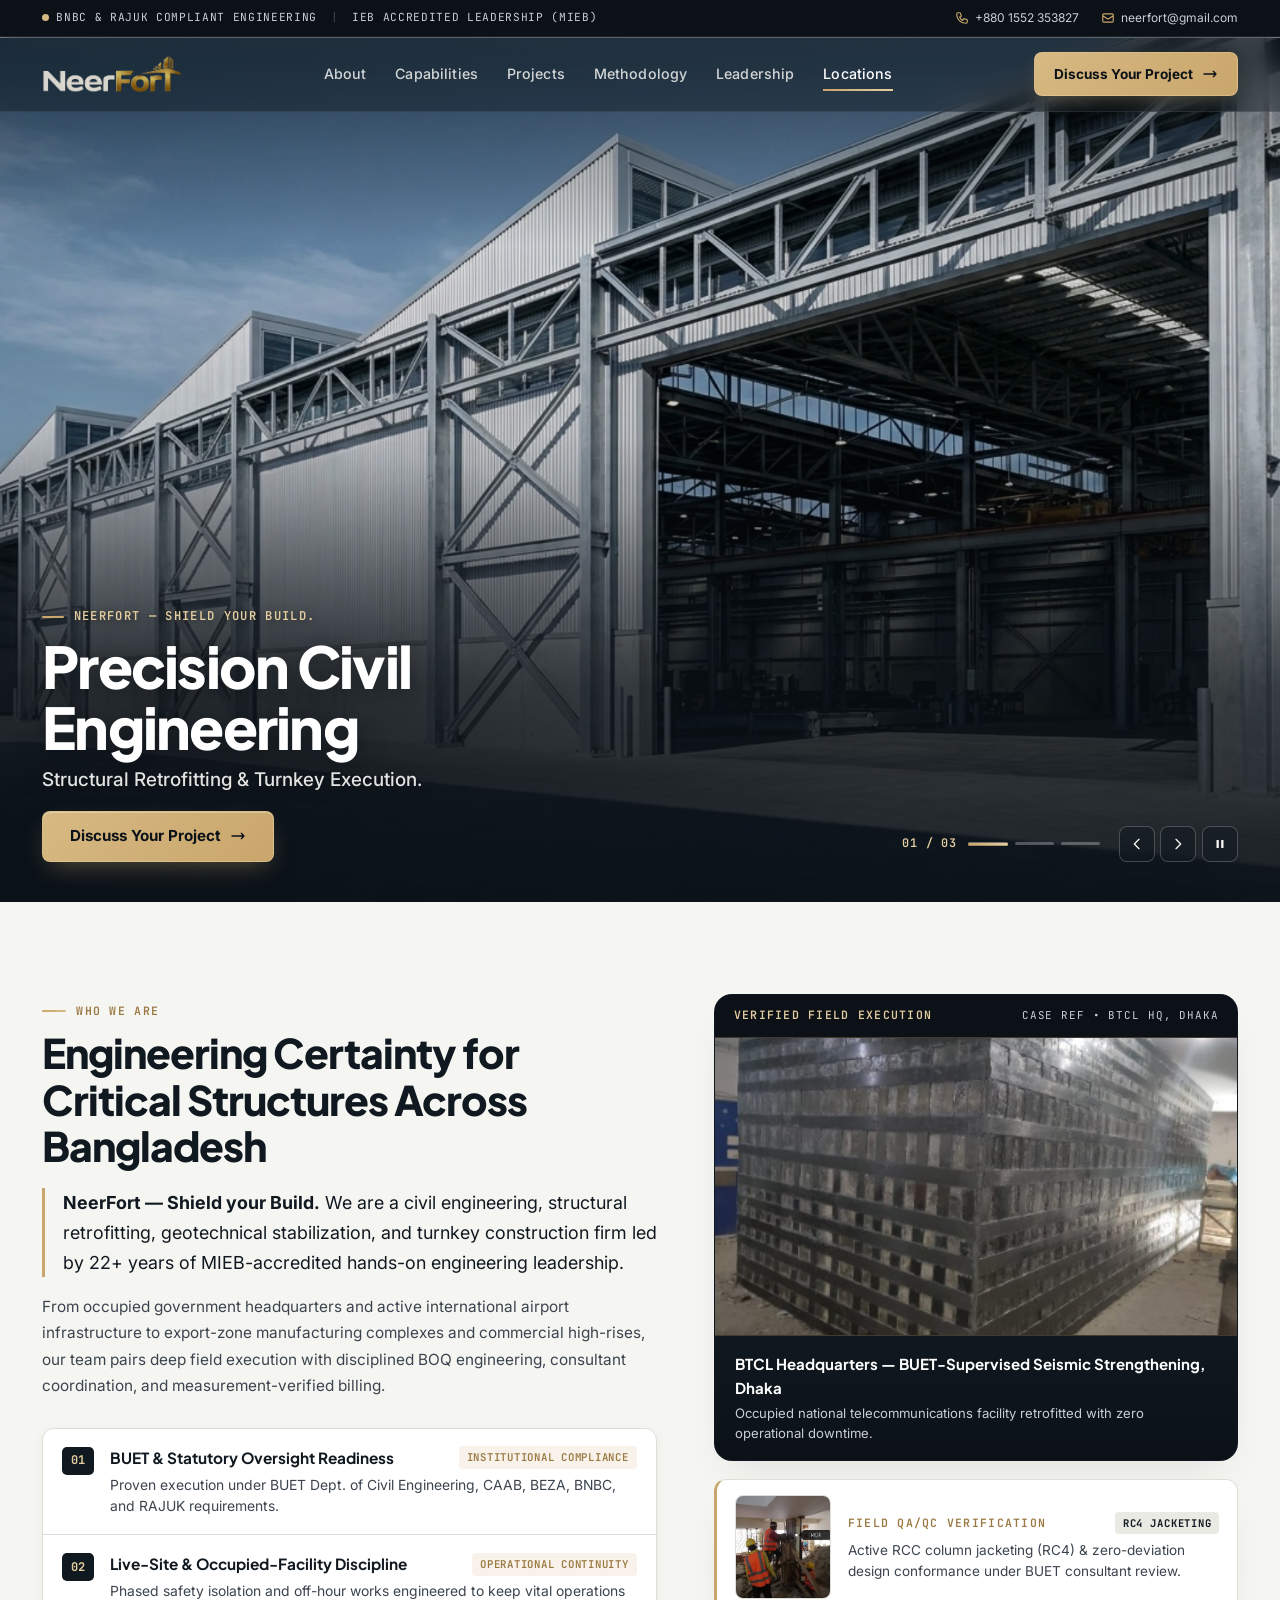
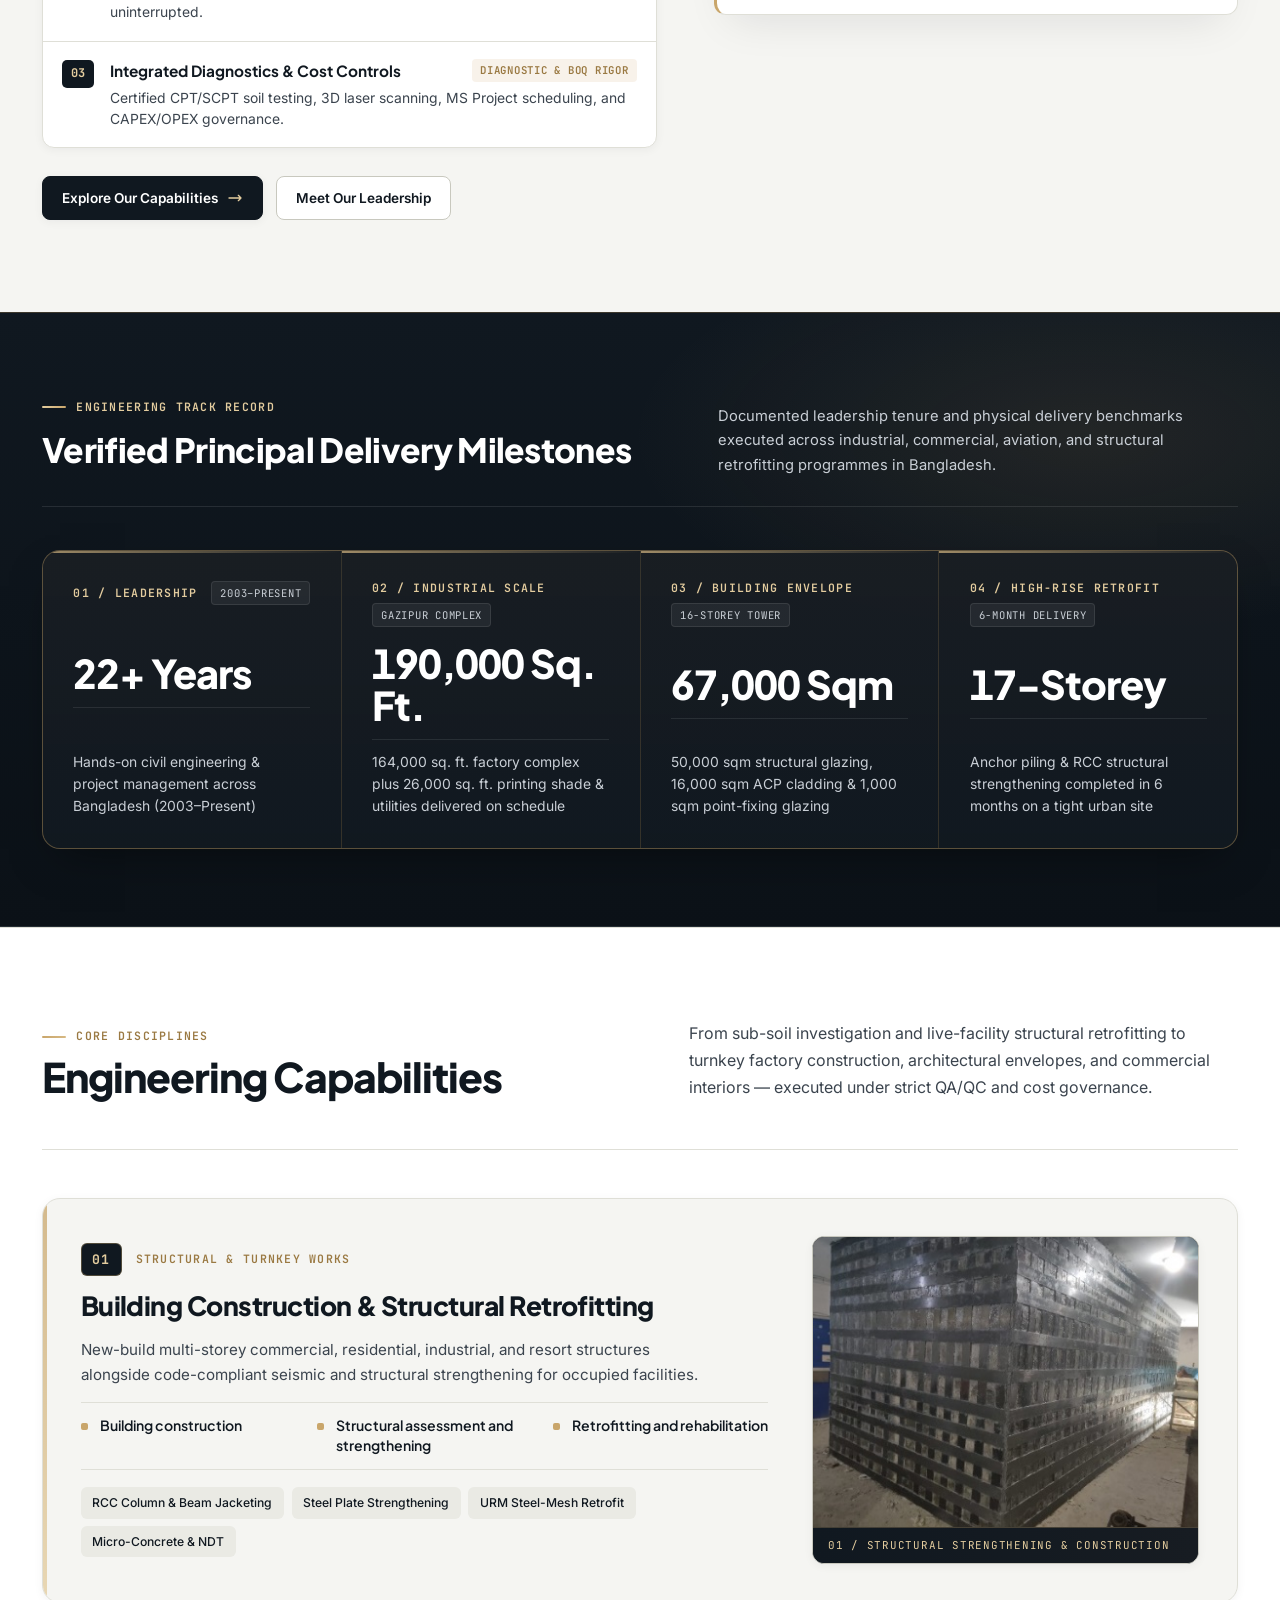
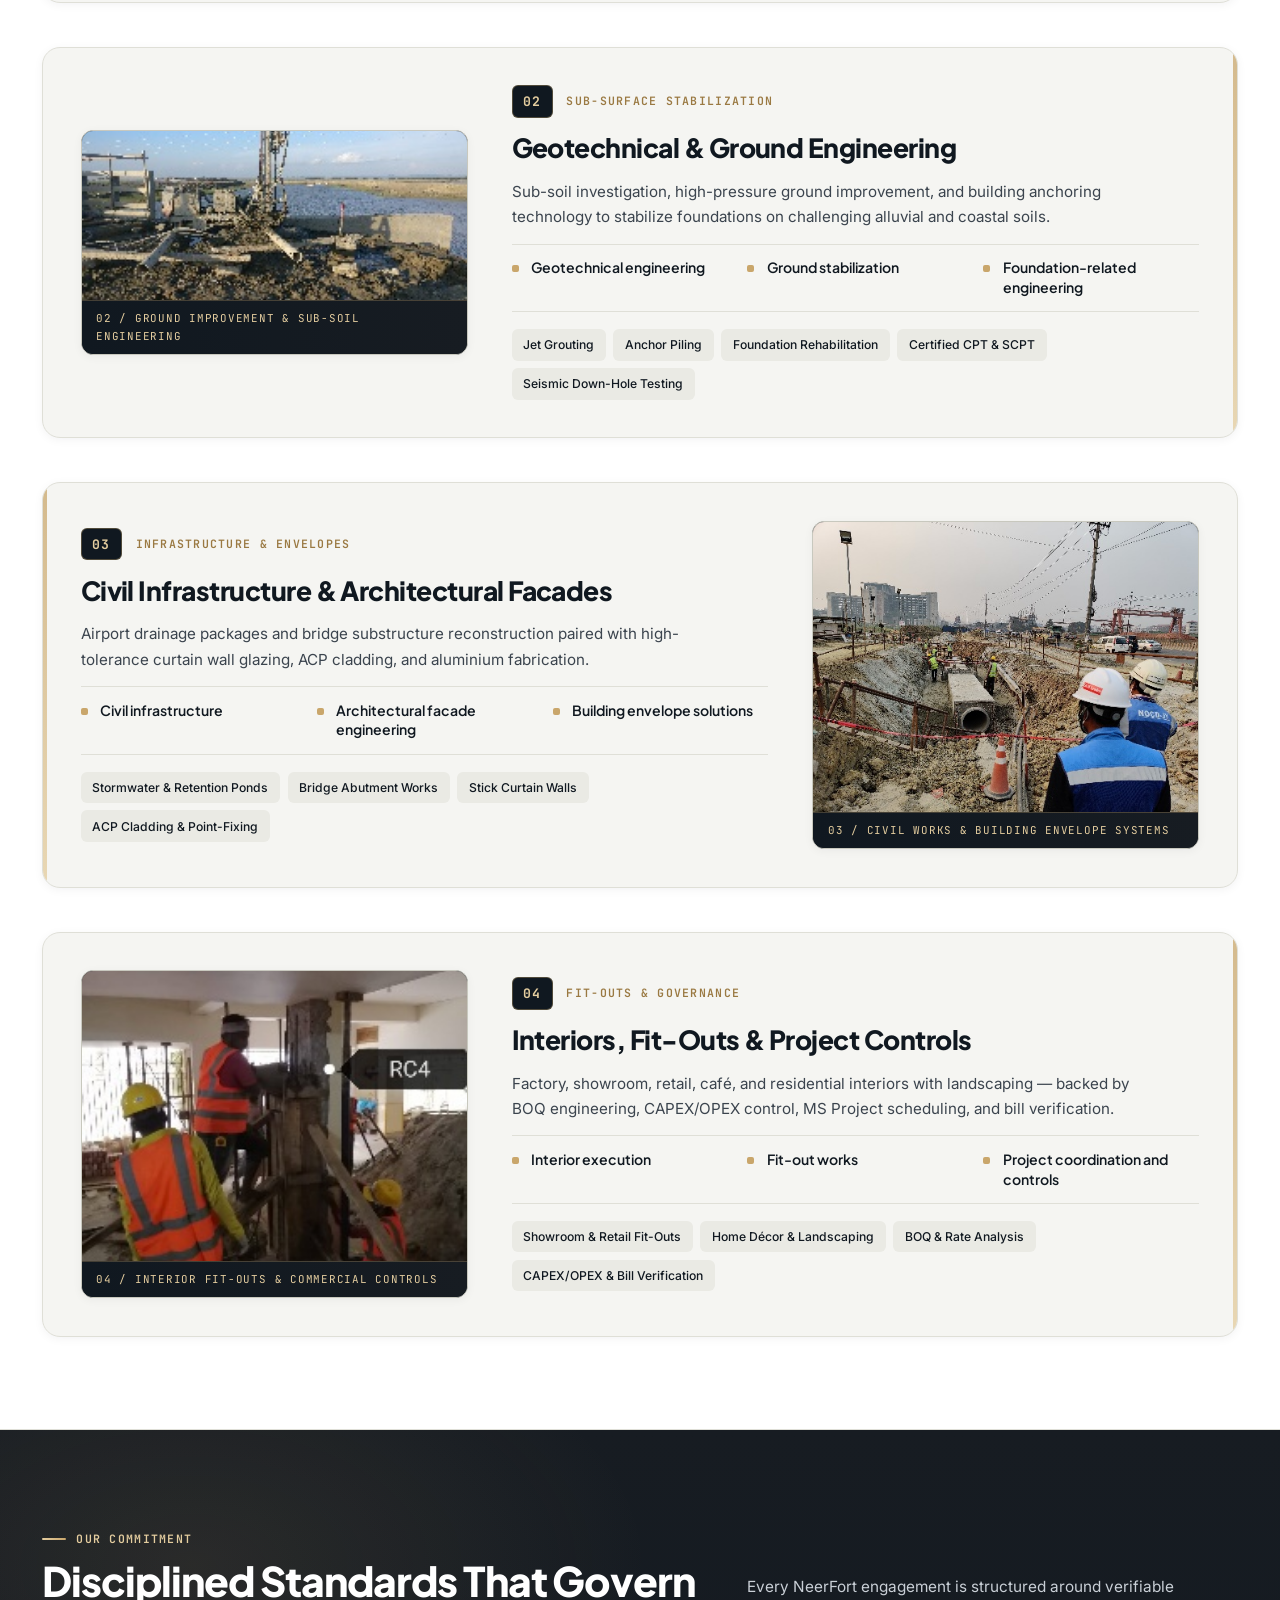
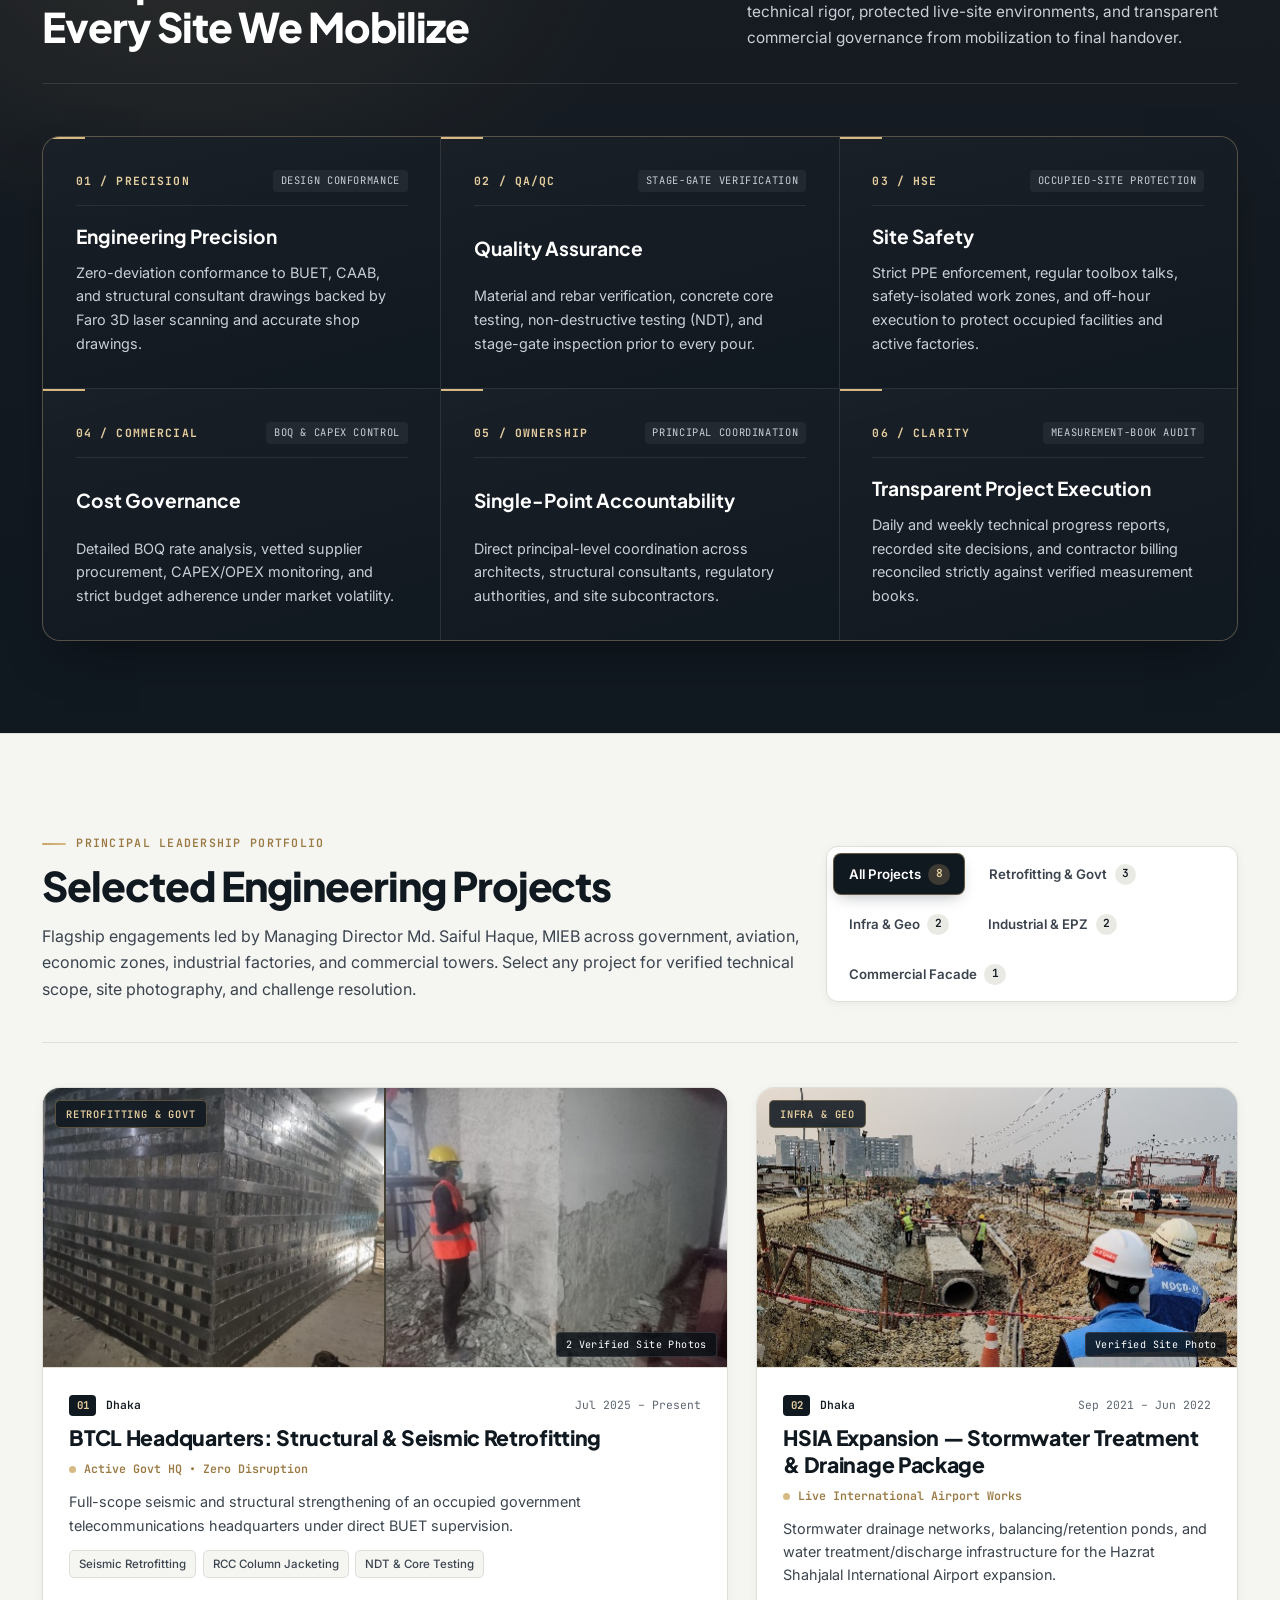
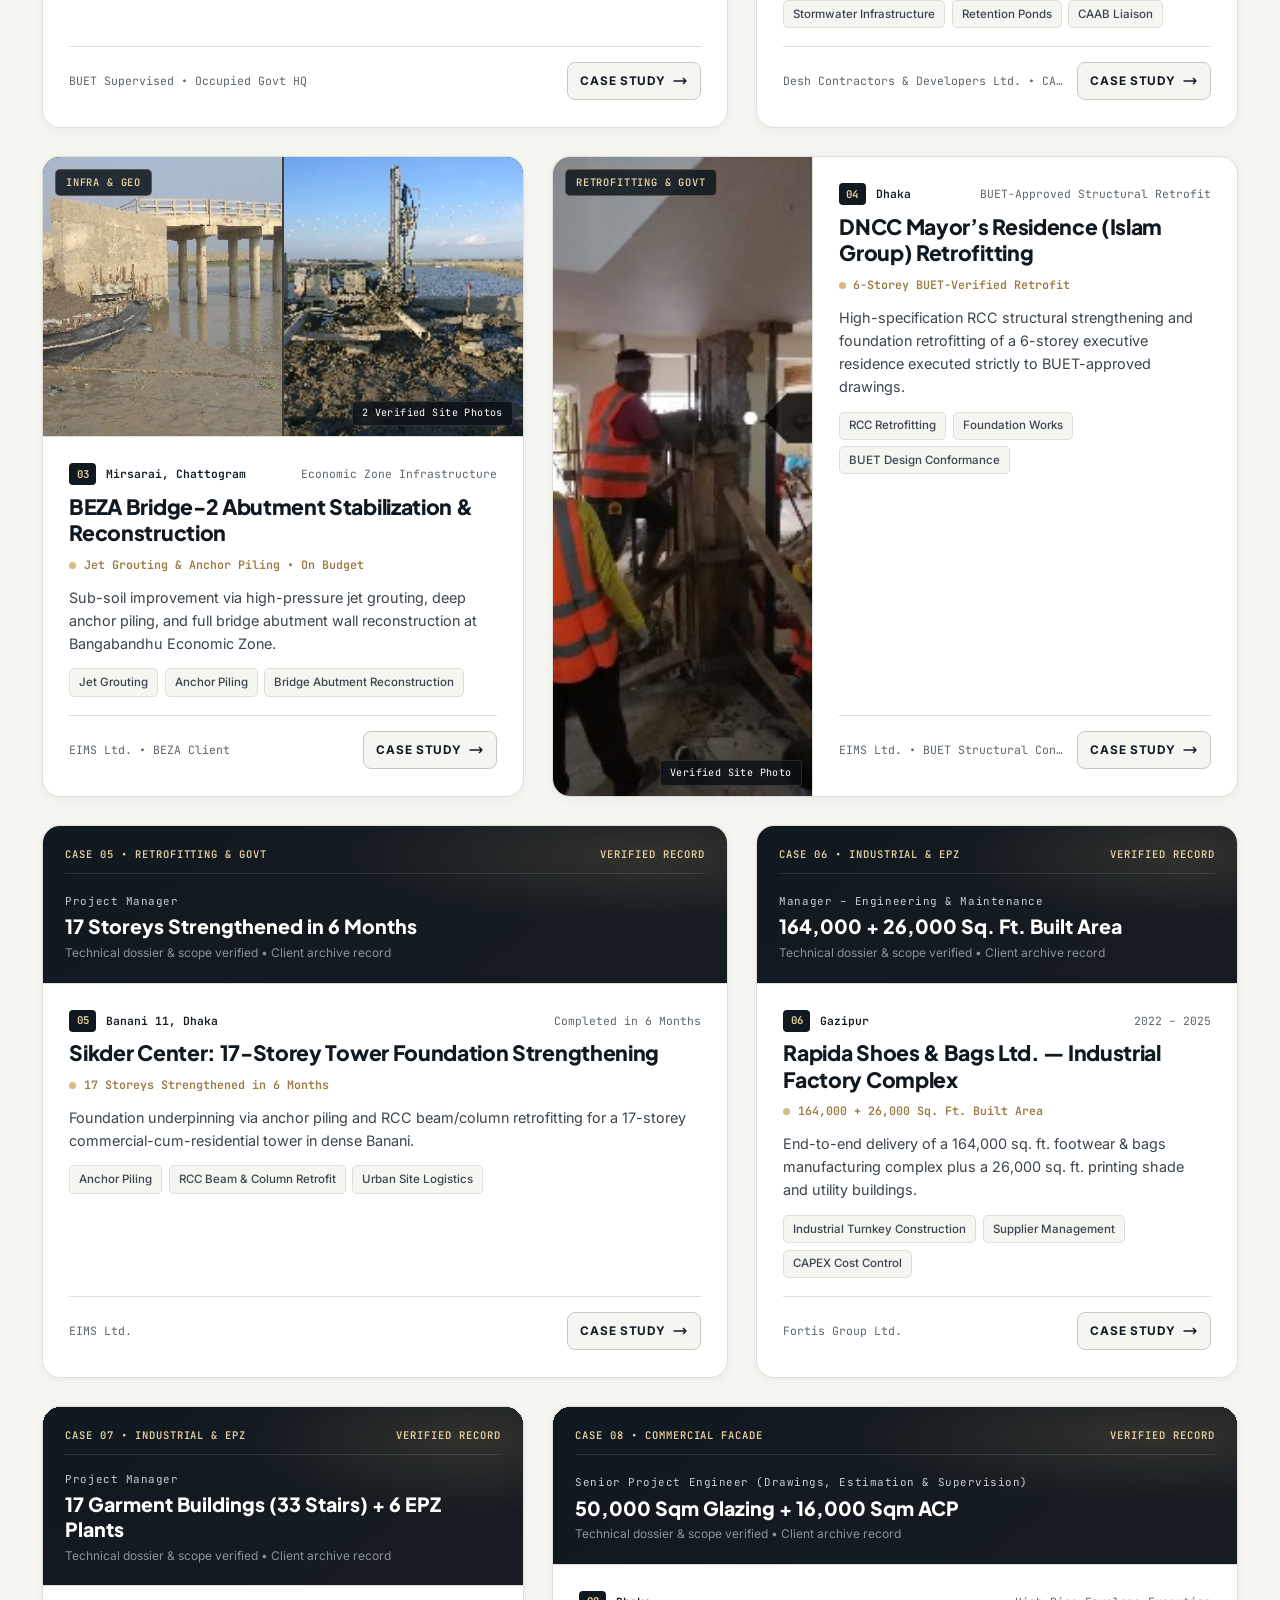
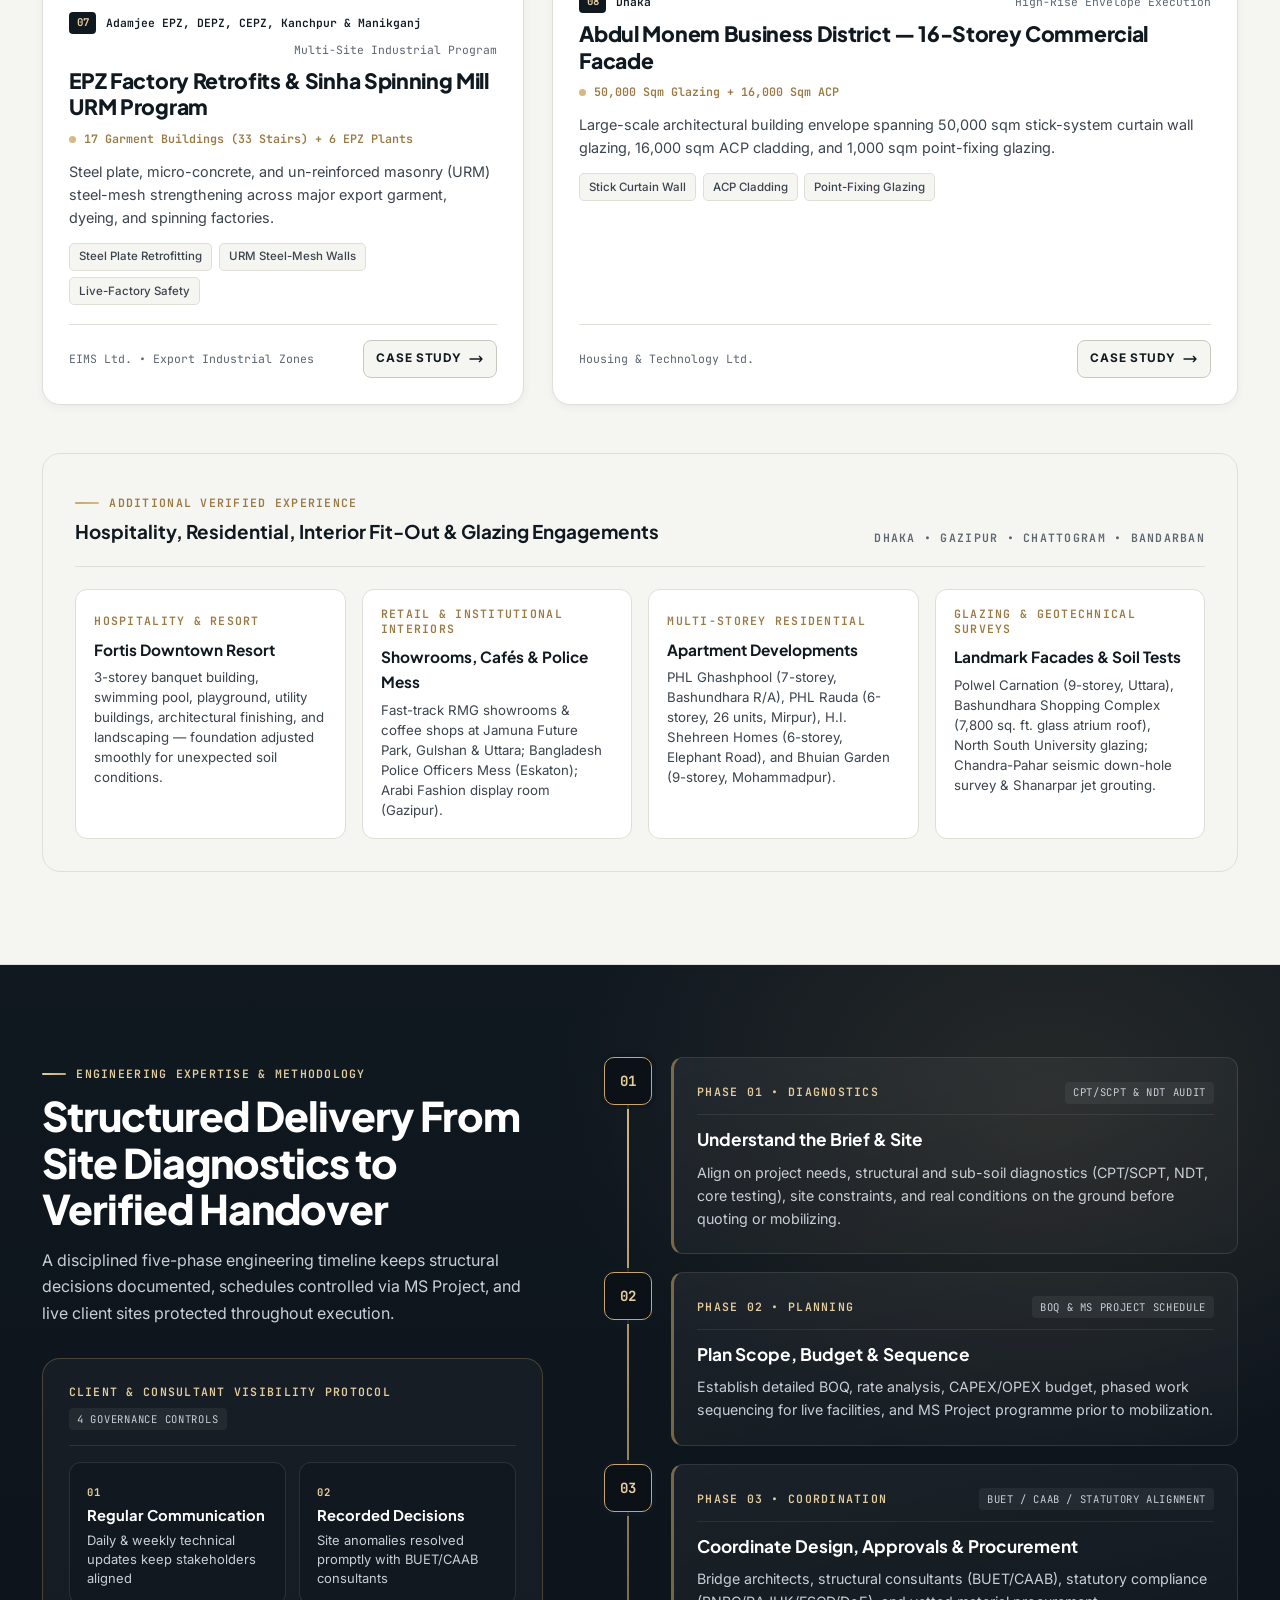
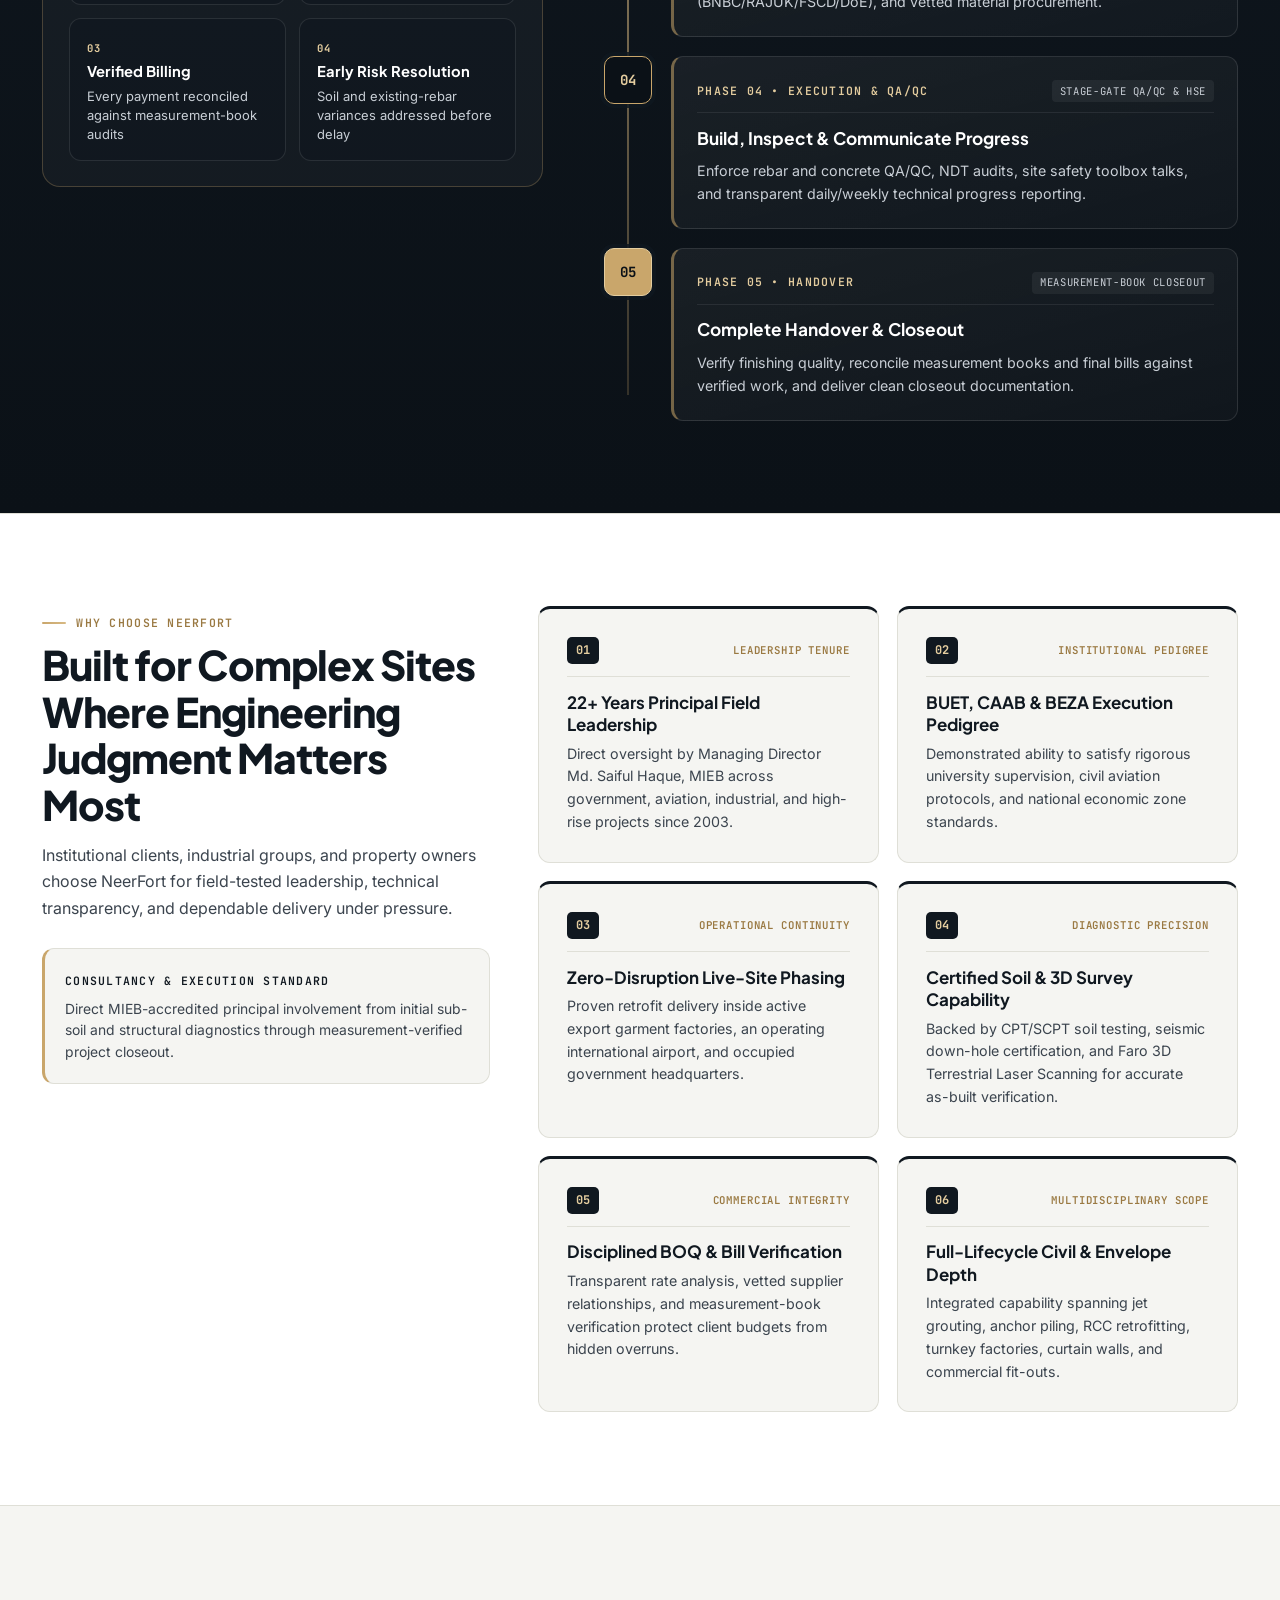
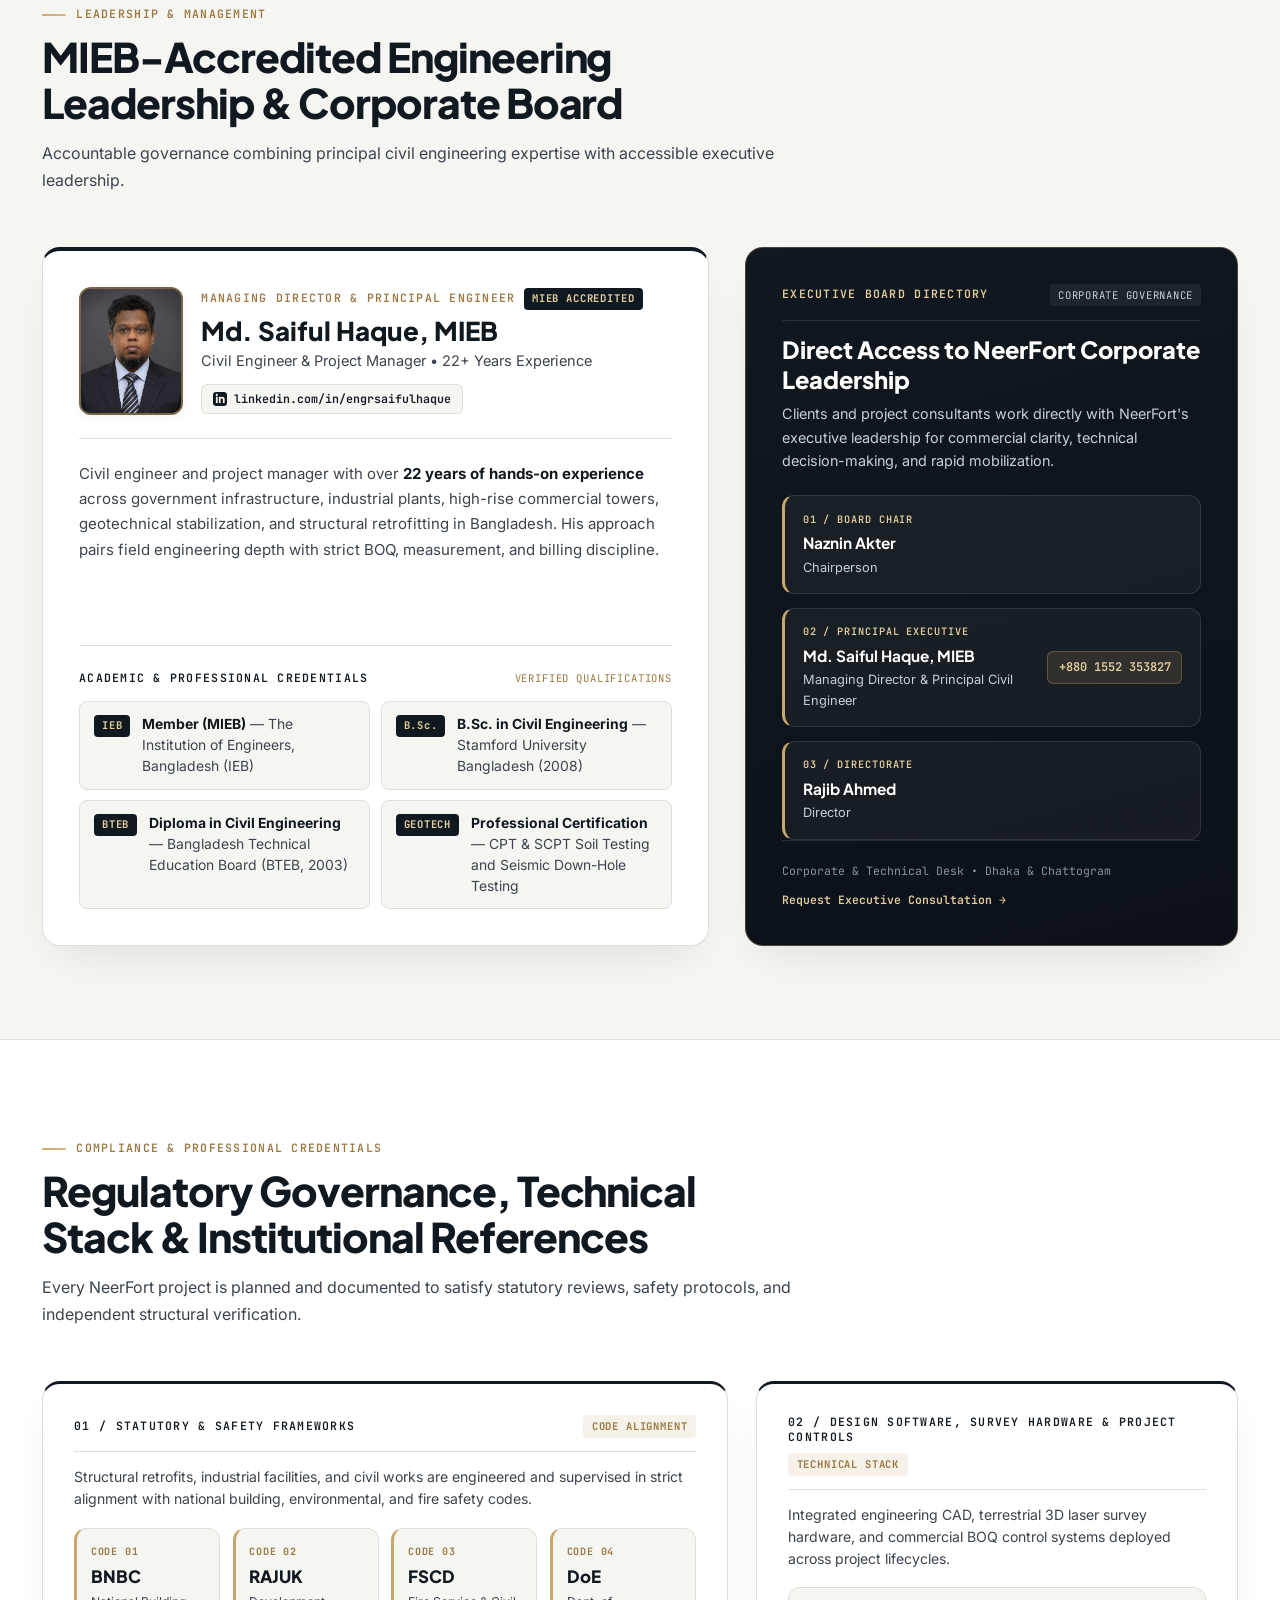
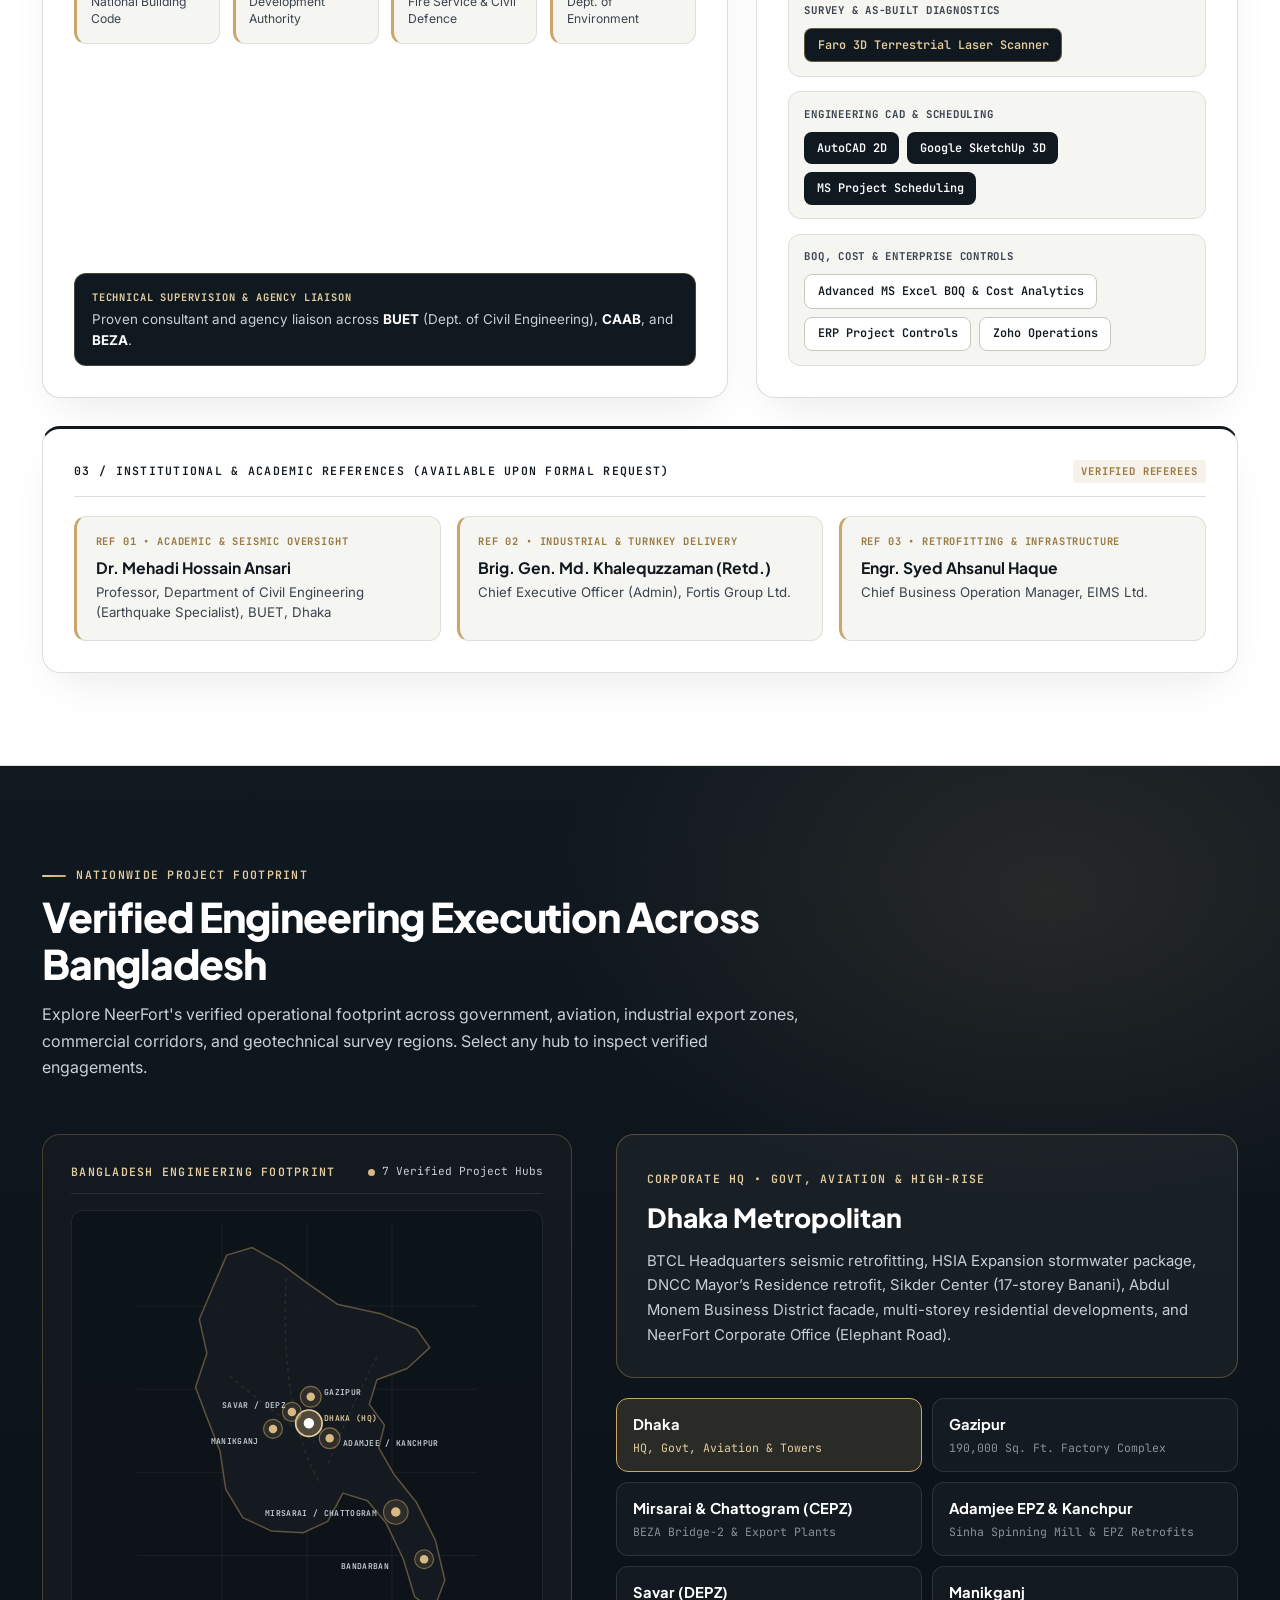
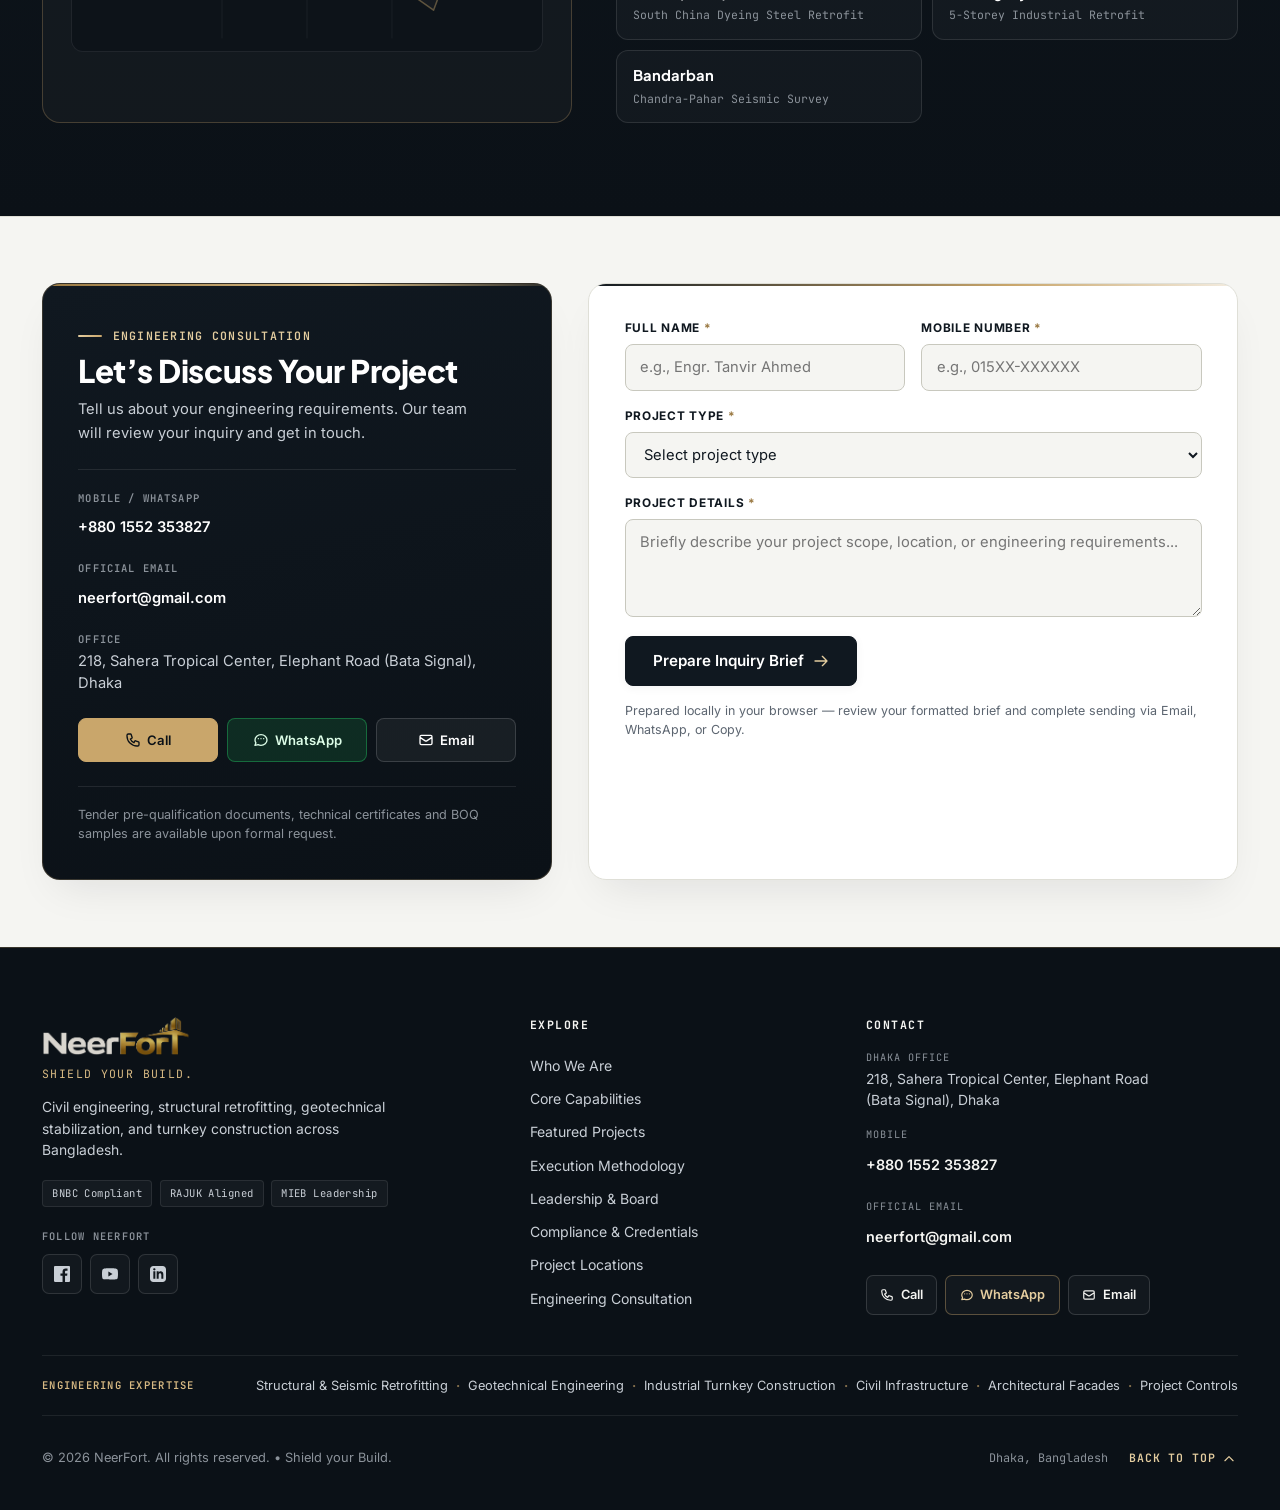
==== commit 5986f509: "feat: complete NeerFort contact and footer redesign" ====
--- a/index.html
+++ b/index.html
@@ -34,9 +34,9 @@
         <span>IEB Accredited Leadership (MIEB)</span>
       </div>
       <div class="utility-bar__links">
-        <a href="tel:+8801873353827" class="utility-link">
+        <a href="tel:+8801552353827" class="utility-link">
           <svg class="icon-xs" viewBox="0 0 24 24" fill="none" stroke="currentColor" aria-hidden="true"><path stroke-linecap="round" stroke-linejoin="round" stroke-width="2" d="M3 5a2 2 0 012-2h3.28a1 1 0 01.948.684l1.498 4.493a1 1 0 01-.502 1.21l-2.257 1.13a11.042 11.042 0 005.516 5.516l1.13-2.257a1 1 0 011.21-.502l4.493 1.498a1 1 0 01.684.949V19a2 2 0 01-2 2h-1C9.716 21 3 14.284 3 6V5z"/></svg>
-          <span>+880 1873 353827</span>
+          <span>+880 1552 353827</span>
         </a>
         <a href="mailto:neerfort@gmail.com" class="utility-link">
           <svg class="icon-xs" viewBox="0 0 24 24" fill="none" stroke="currentColor" aria-hidden="true"><path stroke-linecap="round" stroke-linejoin="round" stroke-width="2" d="M3 8l7.89 5.26a2 2 0 002.22 0L21 8M5 19h14a2 2 0 002-2V7a2 2 0 00-2-2H5a2 2 0 00-2 2v10a2 2 0 002 2z"/></svg>
@@ -121,7 +121,7 @@
               <svg class="icon-sm btn__icon" viewBox="0 0 24 24" fill="none" stroke="currentColor" aria-hidden="true"><path stroke-linecap="round" stroke-linejoin="round" stroke-width="2" d="M17 8l4 4m0 0l-4 4m4-4H3"/></svg>
             </a>
             <div class="mobile-drawer__contact">
-              <a href="tel:+8801873353827" tabindex="-1">+880 1873 353827</a>
+              <a href="tel:+8801552353827" tabindex="-1">+880 1552 353827</a>
               <span aria-hidden="true">&bull;</span>
               <a href="mailto:neerfort@gmail.com" tabindex="-1">neerfort@gmail.com</a>
             </div>
@@ -968,7 +968,6 @@
                   <div class="board-member__name">Naznin Akter</div>
                   <div class="board-member__title">Chairperson</div>
                 </div>
-                <a href="tel:+8801874648400" class="board-member__phone">+880 1874 648400</a>
               </div>
               <div class="board-member board-member--row">
                 <div class="board-member__info">
@@ -976,7 +975,7 @@
                   <div class="board-member__name">Md. Saiful Haque, MIEB</div>
                   <div class="board-member__title">Managing Director &amp; Principal Civil Engineer</div>
                 </div>
-                <a href="tel:+8801873353827" class="board-member__phone">+880 1873 353827</a>
+                <a href="tel:+8801552353827" class="board-member__phone">+880 1552 353827</a>
               </div>
               <div class="board-member board-member--row">
                 <div class="board-member__info">
@@ -984,7 +983,6 @@
                   <div class="board-member__name">Rajib Ahmed</div>
                   <div class="board-member__title">Director</div>
                 </div>
-                <a href="tel:+8801820007128" class="board-member__phone">+880 1820 007128</a>
               </div>
             </div>
 
@@ -1246,145 +1244,183 @@
       </div>
     </section>
 
-    <!-- 12. TECHNICAL CONSULTATION / INQUIRY CTA -->
-    <section id="contact" class="section section--tinted">
-      <div class="container contact-layout">
-        <!-- Direct Engineering Desk Card -->
-        <aside class="contact-desk" aria-label="NeerFort corporate contact information" data-reveal>
-          <div>
-            <span class="mono-label mono-label--gold section-kicker section-kicker--gold">Direct Engineering Desk</span>
-            <h2 class="contact-desk__title">Let&rsquo;s Discuss What You&rsquo;re Building Next</h2>
-            <p class="contact-desk__desc">
-              Connect with our Managing Director and corporate team to schedule a site assessment, structural retrofitting review, turnkey build discussion, or BOQ/commercial consultation.
+    <!-- 12. COMPACT ENGINEERING CONSULTATION & SIMPLIFIED INQUIRY -->
+    <section id="contact" class="section section--tinted section--bordered-top contact-section">
+      <div class="container">
+        <div class="contact-layout">
+          <!-- Left Column: Concise Header, Direct Contact & Trust Note -->
+          <div class="contact-desk" data-reveal>
+            <div class="contact-desk__intro">
+              <span class="mono-label mono-label--gold section-kicker section-kicker--gold">Engineering Consultation</span>
+              <h2 class="contact-desk__title">Let&rsquo;s Discuss Your Project</h2>
+              <p class="contact-desk__desc">
+                Tell us about your engineering requirements. Our team will review your inquiry and get in touch.
+              </p>
+            </div>
+
+            <dl class="contact-details">
+              <div class="contact-details__item">
+                <dt>Mobile / WhatsApp</dt>
+                <dd><a href="tel:+8801552353827" class="contact-details__link">+880 1552 353827</a></dd>
+              </div>
+              <div class="contact-details__item">
+                <dt>Official Email</dt>
+                <dd><a href="mailto:neerfort@gmail.com" class="contact-details__link">neerfort@gmail.com</a></dd>
+              </div>
+              <div class="contact-details__item">
+                <dt>Office</dt>
+                <dd>218, Sahera Tropical Center, Elephant Road (Bata Signal), Dhaka</dd>
+              </div>
+            </dl>
+
+            <div class="contact-quick-actions" aria-label="Direct contact actions">
+              <a href="tel:+8801552353827" class="contact-action-btn contact-action-btn--primary">
+                <svg class="icon-sm" viewBox="0 0 24 24" fill="none" stroke="currentColor" aria-hidden="true"><path stroke-linecap="round" stroke-linejoin="round" stroke-width="2" d="M3 5a2 2 0 012-2h3.28a1 1 0 01.948.684l1.498 4.493a1 1 0 01-.502 1.21l-2.257 1.13a11.042 11.042 0 005.516 5.516l1.13-2.257a1 1 0 011.21-.502l4.493 1.498a1 1 0 01.684.949V19a2 2 0 01-2 2h-1C9.716 21 3 14.284 3 6V5z"/></svg>
+                <span>Call</span>
+              </a>
+              <a href="https://wa.me/8801552353827" target="_blank" rel="noopener noreferrer" class="contact-action-btn contact-action-btn--whatsapp">
+                <svg class="icon-sm" viewBox="0 0 24 24" fill="none" stroke="currentColor" aria-hidden="true"><path stroke-linecap="round" stroke-linejoin="round" stroke-width="2" d="M8 10h.01M12 10h.01M16 10h.01M21 12c0 4.418-4.03 8-9 8a9.863 9.863 0 01-4.255-.949L3 20l1.395-3.72C3.512 15.042 3 13.574 3 12c0-4.418 4.03-8 9-8s9 3.582 9 8z"/></svg>
+                <span>WhatsApp</span>
+              </a>
+              <a href="mailto:neerfort@gmail.com?subject=NeerFort%20Engineering%20Consultation" class="contact-action-btn">
+                <svg class="icon-sm" viewBox="0 0 24 24" fill="none" stroke="currentColor" aria-hidden="true"><path stroke-linecap="round" stroke-linejoin="round" stroke-width="2" d="M3 8l7.89 5.26a2 2 0 002.22 0L21 8M5 19h14a2 2 0 002-2V7a2 2 0 00-2-2H5a2 2 0 00-2 2v10a2 2 0 002 2z"/></svg>
+                <span>Email</span>
+              </a>
+            </div>
+
+            <p class="contact-desk__trust">
+              Tender pre-qualification documents, technical certificates and BOQ samples are available upon formal request.
             </p>
-
-            <ul class="contact-list">
-              <li>
-                <div class="contact-list__icon" aria-hidden="true">
-                  <svg class="icon-md" viewBox="0 0 24 24" fill="none" stroke="currentColor"><path stroke-linecap="round" stroke-linejoin="round" stroke-width="2" d="M17.657 16.657L13.414 20.9a1.998 1.998 0 01-2.827 0l-4.244-4.243a8 8 0 1111.314 0z"/><path stroke-linecap="round" stroke-linejoin="round" stroke-width="2" d="M15 11a3 3 0 11-6 0 3 3 0 016 0z"/></svg>
-                </div>
-                <div>
-                  <span class="mono-label mono-label--slate">Corporate Office</span>
-                  <p class="contact-list__value">218, Sahera Tropical Center, Elephant Road (Bata Signal), Dhaka</p>
-                  <p class="contact-list__sub">Nationwide Execution Across Bangladesh</p>
-                </div>
-              </li>
-
-              <li>
-                <div class="contact-list__icon" aria-hidden="true">
-                  <svg class="icon-md" viewBox="0 0 24 24" fill="none" stroke="currentColor"><path stroke-linecap="round" stroke-linejoin="round" stroke-width="2" d="M3 5a2 2 0 012-2h3.28a1 1 0 01.948.684l1.498 4.493a1 1 0 01-.502 1.21l-2.257 1.13a11.042 11.042 0 005.516 5.516l1.13-2.257a1 1 0 011.21-.502l4.493 1.498a1 1 0 01.684.949V19a2 2 0 01-2 2h-1C9.716 21 3 14.284 3 6V5z"/></svg>
-                </div>
-                <div>
-                  <span class="mono-label mono-label--slate">Direct Phone / WhatsApp (MD)</span>
-                  <a href="tel:+8801873353827" class="contact-list__link">+880 1873 353827</a>
-                  <p class="contact-list__sub">Directors: +880 1874 648400 &bull; +880 1820 007128</p>
-                </div>
-              </li>
-
-              <li>
-                <div class="contact-list__icon" aria-hidden="true">
-                  <svg class="icon-md" viewBox="0 0 24 24" fill="none" stroke="currentColor"><path stroke-linecap="round" stroke-linejoin="round" stroke-width="2" d="M3 8l7.89 5.26a2 2 0 002.22 0L21 8M5 19h14a2 2 0 002-2V7a2 2 0 00-2-2H5a2 2 0 00-2 2v10a2 2 0 002 2z"/></svg>
-                </div>
-                <div>
-                  <span class="mono-label mono-label--slate">Official Email</span>
-                  <a href="mailto:neerfort@gmail.com" class="contact-list__link">neerfort@gmail.com</a>
-                  <p class="contact-list__sub">
-                    Principal Engineer: <a href="mailto:engr.mdsaifulhaque@gmail.com" class="contact-list__inline-link">engr.mdsaifulhaque@gmail.com</a>
-                  </p>
-                </div>
-              </li>
-
-              <li>
-                <div class="contact-list__icon" aria-hidden="true">
-                  <svg class="icon-md" viewBox="0 0 24 24" fill="none" stroke="currentColor"><path stroke-linecap="round" stroke-linejoin="round" stroke-width="2" d="M21 12a9 9 0 01-9 9m9-9a9 9 0 00-9-9m9 9H3m9 9a9 9 0 01-9-9m9 9c1.657 0 3-4.03 3-9s-1.343-9-3-9m0 18c-1.657 0-3-4.03-3-9s1.343-9 3-9m-9 9a9 9 0 019-9"/></svg>
-                </div>
-                <div>
-                  <span class="mono-label mono-label--slate">Web &amp; Profile</span>
-                  <a href="https://www.neerfort.com" target="_blank" rel="noopener noreferrer" class="contact-list__link">www.neerfort.com</a>
-                  <p class="contact-list__sub">
-                    <a href="https://linkedin.com/in/engrsaifulhaque" target="_blank" rel="noopener noreferrer" class="contact-list__inline-link">linkedin.com/in/engrsaifulhaque</a>
-                  </p>
-                </div>
-              </li>
-            </ul>
-          </div>
-
-          <div class="contact-desk__footer">
-            <p>Supporting documentation (IEB membership, completion records, CPT/SCPT certificates, and BOQ samples) available for tender pre-qualification upon request.</p>
-          </div>
-        </aside>
-
-        <!-- Interactive Project Inquiry Form -->
-        <div class="contact-form-panel" data-reveal data-reveal-delay="100">
-          <h3 class="contact-form-panel__title">Submit Project Brief or Technical Inquiry</h3>
-          <p class="contact-form-panel__sub">
-            Complete the project parameters below to prepare a structured inquiry brief for NeerFort&rsquo;s engineering desk.
-          </p>
-
-          <form id="consultation-form" class="inquiry-form" novalidate>
-            <div class="form-row">
+          </div>
+
+          <!-- Right Column: Compact 4-Field Inquiry Form -->
+          <div class="contact-form-panel" data-reveal data-reveal-delay="80">
+            <form id="consultation-form" class="inquiry-form" novalidate>
+              <div class="form-row">
+                <div class="form-field">
+                  <label for="client-name">Full Name <span class="req" aria-hidden="true">*</span></label>
+                  <input
+                    type="text"
+                    id="client-name"
+                    name="name"
+                    required
+                    autocomplete="name"
+                    aria-describedby="error-client-name"
+                    placeholder="e.g., Engr. Tanvir Ahmed"
+                  >
+                  <p id="error-client-name" class="field-error" role="alert" hidden></p>
+                </div>
+
+                <div class="form-field">
+                  <label for="client-phone">Mobile Number <span class="req" aria-hidden="true">*</span></label>
+                  <input
+                    type="tel"
+                    id="client-phone"
+                    name="phone"
+                    required
+                    autocomplete="tel"
+                    inputmode="tel"
+                    aria-describedby="error-client-phone"
+                    placeholder="e.g., 015XX-XXXXXX"
+                  >
+                  <p id="error-client-phone" class="field-error" role="alert" hidden></p>
+                </div>
+              </div>
+
               <div class="form-field">
-                <label for="client-name">Full Name <span class="req">*</span></label>
-                <input type="text" id="client-name" name="name" required autocomplete="name" placeholder="e.g., Engr. Tanvir Ahmed">
-              </div>
+                <label for="project-type">Project Type <span class="req" aria-hidden="true">*</span></label>
+                <select id="project-type" name="projectType" required aria-describedby="error-project-type">
+                  <option value="">Select project type</option>
+                  <option value="Structural Retrofitting">Structural Retrofitting</option>
+                  <option value="Geotechnical Engineering">Geotechnical Engineering</option>
+                  <option value="Industrial Construction">Industrial Construction</option>
+                  <option value="Civil Infrastructure">Civil Infrastructure</option>
+                  <option value="Architectural Facades">Architectural Facades</option>
+                  <option value="Interior & Fit-Out">Interior &amp; Fit-Out</option>
+                  <option value="Other">Other</option>
+                </select>
+                <p id="error-project-type" class="field-error" role="alert" hidden></p>
+              </div>
+
               <div class="form-field">
-                <label for="client-org">Organization / Company <span class="req">*</span></label>
-                <input type="text" id="client-org" name="organization" required autocomplete="organization" placeholder="e.g., Industrial / Property Group">
-              </div>
-            </div>
-
-            <div class="form-row">
-              <div class="form-field">
-                <label for="client-contact">Phone or Email <span class="req">*</span></label>
-                <input type="text" id="client-contact" name="contact" required placeholder="e.g., +880 1XXX XXXXXX or email">
-              </div>
-              <div class="form-field">
-                <label for="project-location">Project Location <span class="req">*</span></label>
-                <input type="text" id="project-location" name="location" required placeholder="e.g., Dhaka / Gazipur / Mirsarai / EPZ">
-              </div>
-            </div>
-
-            <div class="form-field">
-              <label for="project-type">Project Scope / Engineering Discipline <span class="req">*</span></label>
-              <select id="project-type" name="projectType" required>
-                <option value="Structural Retrofitting & Strengthening">Structural Retrofitting &amp; Strengthening</option>
-                <option value="Industrial & Turnkey Construction">Industrial &amp; Turnkey Construction</option>
-                <option value="Geotechnical & Ground Engineering">Geotechnical &amp; Ground Engineering (Jet Grouting / Anchor Piling)</option>
-                <option value="Architectural Facade & Glazing">Architectural Facade, Curtain Wall &amp; ACP Cladding</option>
-                <option value="Commercial Interior, Fit-Out & Landscaping">Commercial Interior, Showroom Fit-Out &amp; Landscaping</option>
-                <option value="BOQ, Cost Control & Technical Advisory">BOQ, Rate Analysis &amp; Technical Advisory</option>
-              </select>
-            </div>
-
-            <div class="form-field">
-              <label for="project-message">Project Details, Approximate Area &amp; Target Timeline <span class="req">*</span></label>
-              <textarea id="project-message" name="message" rows="4" required placeholder="Describe structural requirements, live-occupancy constraints, built area, or consultation timeline..."></textarea>
-            </div>
-
-            <div id="form-error" class="form-error" role="alert" hidden></div>
-
-            <div class="form-actions">
-              <button type="submit" class="btn btn--primary btn--lg">
-                <span>Prepare &amp; Log Inquiry</span>
-                <svg class="icon-sm btn__icon" viewBox="0 0 24 24" fill="none" stroke="currentColor" aria-hidden="true"><path stroke-linecap="round" stroke-linejoin="round" stroke-width="2" d="M14 5l7 7m0 0l-7 7m7-7H3"/></svg>
-              </button>
-              <a id="direct-email-btn" href="mailto:neerfort@gmail.com?subject=NeerFort%20Technical%20Consultation%20Inquiry" class="btn btn--outline btn--lg">
-                <span>Email Directly</span>
-              </a>
-            </div>
-            <p class="form-note">
-              Static showcase mode: submitting validates your brief, logs a confirmation summary, and offers a pre-filled email dispatch to <code>neerfort@gmail.com</code>.
-            </p>
-          </form>
+                <label for="project-message">Project Details <span class="req" aria-hidden="true">*</span></label>
+                <textarea
+                  id="project-message"
+                  name="message"
+                  rows="3"
+                  required
+                  aria-describedby="error-project-message"
+                  placeholder="Briefly describe your project scope, location, or engineering requirements..."
+                ></textarea>
+                <p id="error-project-message" class="field-error" role="alert" hidden></p>
+              </div>
+
+              <div id="form-error" class="form-error" role="alert" aria-live="assertive" hidden></div>
+
+              <div class="form-actions">
+                <button type="submit" id="prepare-inquiry-btn" class="btn btn--primary btn--lg">
+                  <span>Prepare Inquiry Brief</span>
+                  <svg class="icon-sm btn__icon" viewBox="0 0 24 24" fill="none" stroke="currentColor" aria-hidden="true"><path stroke-linecap="round" stroke-linejoin="round" stroke-width="2" d="M14 5l7 7m0 0l-7 7m7-7H3"/></svg>
+                </button>
+              </div>
+
+              <p class="form-note">
+                Prepared locally in your browser &mdash; review your formatted brief and complete sending via Email, WhatsApp, or Copy.
+              </p>
+            </form>
+
+            <!-- Persistent Inquiry Ready Panel (Appears after successful validation) -->
+            <div id="inquiry-ready-panel" class="inquiry-ready" role="region" aria-labelledby="inquiry-ready-title" aria-live="polite" hidden>
+              <div class="inquiry-ready__head">
+                <div class="inquiry-ready__status">
+                  <span class="inquiry-ready__check" aria-hidden="true">
+                    <svg class="icon-sm" viewBox="0 0 24 24" fill="none" stroke="currentColor"><path stroke-linecap="round" stroke-linejoin="round" stroke-width="2.2" d="M5 13l4 4L19 7"/></svg>
+                  </span>
+                  <div>
+                    <span class="mono-label mono-label--accent">Inquiry Ready</span>
+                    <h3 id="inquiry-ready-title" class="inquiry-ready__title">Review &amp; Send Your Brief</h3>
+                  </div>
+                </div>
+                <span id="inquiry-stale-badge" class="inquiry-ready__stale" hidden>Edited &mdash; click Prepare to refresh</span>
+              </div>
+
+              <p class="inquiry-ready__disclosure">
+                Formatted locally and <strong>not yet sent</strong>. Choose Email, WhatsApp, or Copy below to complete sending. Your form inputs remain editable above.
+              </p>
+
+              <pre id="inquiry-preview-text" class="inquiry-ready__preview"></pre>
+
+              <div class="inquiry-ready__actions">
+                <a id="dispatch-email-btn" href="mailto:neerfort@gmail.com" class="btn btn--primary btn--sm">
+                  <svg class="icon-sm" viewBox="0 0 24 24" fill="none" stroke="currentColor" aria-hidden="true"><path stroke-linecap="round" stroke-linejoin="round" stroke-width="2" d="M3 8l7.89 5.26a2 2 0 002.22 0L21 8M5 19h14a2 2 0 002-2V7a2 2 0 00-2-2H5a2 2 0 00-2 2v10a2 2 0 002 2z"/></svg>
+                  <span>Send via Email</span>
+                </a>
+                <a id="dispatch-whatsapp-btn" href="https://wa.me/8801552353827" target="_blank" rel="noopener noreferrer" class="btn btn--whatsapp btn--sm">
+                  <svg class="icon-sm" viewBox="0 0 24 24" fill="none" stroke="currentColor" aria-hidden="true"><path stroke-linecap="round" stroke-linejoin="round" stroke-width="2" d="M8 10h.01M12 10h.01M16 10h.01M21 12c0 4.418-4.03 8-9 8a9.863 9.863 0 01-4.255-.949L3 20l1.395-3.72C3.512 15.042 3 13.574 3 12c0-4.418 4.03-8 9-8s9 3.582 9 8z"/></svg>
+                  <span>Send via WhatsApp</span>
+                </a>
+                <button type="button" id="copy-brief-btn" class="btn btn--outline btn--sm">
+                  <svg class="icon-sm" viewBox="0 0 24 24" fill="none" stroke="currentColor" aria-hidden="true"><path stroke-linecap="round" stroke-linejoin="round" stroke-width="2" d="M8 16H6a2 2 0 01-2-2V6a2 2 0 012-2h8a2 2 0 012 2v2m-6 12h8a2 2 0 002-2v-8a2 2 0 00-2-2h-8a2 2 0 00-2 2v8a2 2 0 002 2z"/></svg>
+                  <span id="copy-brief-label">Copy Formatted Brief</span>
+                </button>
+              </div>
+
+              <div class="inquiry-ready__footer">
+                <button type="button" id="edit-inquiry-btn" class="text-action-btn">Edit Details</button>
+                <button type="button" id="clear-inquiry-btn" class="text-action-btn text-action-btn--muted">Clear Form</button>
+              </div>
+            </div>
+          </div>
         </div>
       </div>
     </section>
   </main>
 
-  <!-- 13. ORGANIZED CORPORATE FOOTER -->
+  <!-- 13. MINIMAL CORPORATE FOOTER (3-COLUMN + EXPERTISE STRIP) -->
   <footer class="site-footer">
     <div class="container">
       <div class="footer-grid">
+        <!-- Column 1: Brand & Social -->
         <div class="footer-brand">
           <img
             src="assets/logo/neerfort-logo-dark.png"
@@ -1395,47 +1431,128 @@
             loading="lazy"
             decoding="async"
           >
-          <p class="footer-brand__tagline">&mdash; Shield your Build</p>
+          <p class="footer-brand__tagline">Shield your Build.</p>
           <p class="footer-brand__desc">
-            Civil engineering, structural retrofitting, geotechnical stabilization, architectural facades, and turnkey construction across Bangladesh — led by IEB-accredited engineering leadership.
+            Civil engineering, structural retrofitting, geotechnical stabilization, and turnkey construction across Bangladesh.
           </p>
-          <div class="footer-badges">
+          <div class="footer-badges" aria-label="Regulatory and leadership credentials">
             <span>BNBC Compliant</span>
             <span>RAJUK Aligned</span>
             <span>MIEB Leadership</span>
           </div>
-        </div>
-
-        <div class="footer-col">
-          <h3 class="footer-col__title">Navigation</h3>
+          <div class="footer-social" aria-label="Follow NeerFort on social media">
+            <span class="footer-social__label">Follow NeerFort</span>
+            <div class="footer-social__list">
+              <a
+                href="https://www.facebook.com/profile.php?id=61596506738779"
+                target="_blank"
+                rel="noopener noreferrer"
+                class="footer-social__btn"
+                aria-label="Follow NeerFort on Facebook (opens in a new tab)"
+                title="NeerFort on Facebook"
+              >
+                <svg class="icon-sm" viewBox="0 0 24 24" fill="currentColor" aria-hidden="true"><path d="M22.675 0H1.325C.593 0 0 .593 0 1.325v21.351C0 23.407.593 24 1.325 24H12.82v-9.294H9.692v-3.622h3.128V8.413c0-3.1 1.893-4.788 4.659-4.788 1.325 0 2.463.099 2.795.143v3.24l-1.918.001c-1.504 0-1.795.715-1.795 1.763v2.313h3.587l-.467 3.622h-3.12V24h6.116c.73 0 1.323-.593 1.323-1.325V1.325C24 .593 23.407 0 22.675 0z"/></svg>
+              </a>
+              <a
+                href="https://www.youtube.com/@NeerFort"
+                target="_blank"
+                rel="noopener noreferrer"
+                class="footer-social__btn"
+                aria-label="Subscribe to NeerFort on YouTube (opens in a new tab)"
+                title="NeerFort on YouTube"
+              >
+                <svg class="icon-sm" viewBox="0 0 24 24" fill="currentColor" aria-hidden="true"><path d="M23.498 6.186a3.016 3.016 0 00-2.122-2.136C19.505 3.545 12 3.545 12 3.545s-7.505 0-9.377.505A3.017 3.017 0 00.502 6.186C0 8.07 0 12 0 12s0 3.93.502 5.814a3.016 3.016 0 002.122 2.136c1.871.505 9.376.505 9.376.505s7.505 0 9.377-.505a3.015 3.015 0 002.122-2.136C24 15.93 24 12 24 12s0-3.93-.502-5.814zM9.545 15.568V8.432L15.818 12l-6.273 3.568z"/></svg>
+              </a>
+              <!-- Temporary MD LinkedIn profile until official NeerFort Company Page is created -->
+              <a
+                href="https://linkedin.com/in/engrsaifulhaque"
+                target="_blank"
+                rel="noopener noreferrer"
+                class="footer-social__btn"
+                aria-label="Connect with NeerFort Managing Director on LinkedIn (opens in a new tab)"
+                title="LinkedIn (Managing Director Profile)"
+              >
+                <svg class="icon-sm" viewBox="0 0 24 24" fill="currentColor" aria-hidden="true"><path d="M19 0h-14c-2.761 0-5 2.239-5 5v14c0 2.761 2.239 5 5 5h14c2.762 0 5-2.239 5-5v-14c0-2.761-2.238-5-5-5zm-11 19h-3v-11h3v11zm-1.5-12.268c-.966 0-1.75-.79-1.75-1.764s.784-1.764 1.75-1.764 1.75.79 1.75 1.764-.783 1.764-1.75 1.764zm13.5 12.268h-3v-5.604c0-3.368-4-3.113-4 0v5.604h-3v-11h3v1.765c1.396-2.586 7-2.777 7 2.476v6.759z"/></svg>
+              </a>
+            </div>
+          </div>
+        </div>
+
+        <!-- Column 2: Explore -->
+        <nav class="footer-col" aria-label="Footer navigation">
+          <h3 class="footer-col__title">Explore</h3>
           <ul class="footer-links">
             <li><a href="#about">Who We Are</a></li>
             <li><a href="#capabilities">Core Capabilities</a></li>
-            <li><a href="#commitment">Our Commitment</a></li>
             <li><a href="#projects">Featured Projects</a></li>
             <li><a href="#methodology">Execution Methodology</a></li>
             <li><a href="#leadership">Leadership &amp; Board</a></li>
             <li><a href="#compliance">Compliance &amp; Credentials</a></li>
             <li><a href="#locations">Project Locations</a></li>
-            <li><a href="#contact">Discuss Your Project</a></li>
+            <li><a href="#contact">Engineering Consultation</a></li>
           </ul>
-        </div>
-
-        <div class="footer-col">
-          <h3 class="footer-col__title">Core Disciplines</h3>
-          <ul class="footer-list">
-            <li>Structural &amp; Seismic Retrofitting (RCC, Steel, URM)</li>
-            <li>Jet Grouting, Anchor Piling &amp; CPT/SCPT Testing</li>
-            <li>Industrial Turnkey Complexes &amp; EPZ Works</li>
-            <li>Curtain Wall, ACP Cladding &amp; Commercial Fit-Outs</li>
-            <li>BOQ, Cost Controls &amp; Contractor Bill Verification</li>
-          </ul>
-        </div>
-      </div>
-
+        </nav>
+
+        <!-- Column 3: Contact -->
+        <div class="footer-col footer-col--contact">
+          <h3 class="footer-col__title">Contact</h3>
+          <address class="footer-address">
+            <div class="footer-contact-group">
+              <span class="footer-contact-label">Dhaka Office</span>
+              <p class="footer-address__loc">218, Sahera Tropical Center, Elephant Road (Bata Signal), Dhaka</p>
+            </div>
+
+            <div class="footer-contact-group">
+              <span class="footer-contact-label">Mobile</span>
+              <a href="tel:+8801552353827" class="footer-contact-value">+880 1552 353827</a>
+            </div>
+
+            <div class="footer-contact-group">
+              <span class="footer-contact-label">Official Email</span>
+              <a href="mailto:neerfort@gmail.com" class="footer-contact-value">neerfort@gmail.com</a>
+            </div>
+
+            <div class="footer-quick-actions" aria-label="Direct contact actions">
+              <a href="tel:+8801552353827" class="footer-action-link">
+                <svg class="icon-xs" viewBox="0 0 24 24" fill="none" stroke="currentColor" aria-hidden="true"><path stroke-linecap="round" stroke-linejoin="round" stroke-width="2" d="M3 5a2 2 0 012-2h3.28a1 1 0 01.948.684l1.498 4.493a1 1 0 01-.502 1.21l-2.257 1.13a11.042 11.042 0 005.516 5.516l1.13-2.257a1 1 0 011.21-.502l4.493 1.498a1 1 0 01.684.949V19a2 2 0 01-2 2h-1C9.716 21 3 14.284 3 6V5z"/></svg>
+                <span>Call</span>
+              </a>
+              <a href="https://wa.me/8801552353827" target="_blank" rel="noopener noreferrer" class="footer-action-link footer-action-link--gold">
+                <svg class="icon-xs" viewBox="0 0 24 24" fill="none" stroke="currentColor" aria-hidden="true"><path stroke-linecap="round" stroke-linejoin="round" stroke-width="2" d="M8 10h.01M12 10h.01M16 10h.01M21 12c0 4.418-4.03 8-9 8a9.863 9.863 0 01-4.255-.949L3 20l1.395-3.72C3.512 15.042 3 13.574 3 12c0-4.418 4.03-8 9-8s9 3.582 9 8z"/></svg>
+                <span>WhatsApp</span>
+              </a>
+              <a href="mailto:neerfort@gmail.com" class="footer-action-link">
+                <svg class="icon-xs" viewBox="0 0 24 24" fill="none" stroke="currentColor" aria-hidden="true"><path stroke-linecap="round" stroke-linejoin="round" stroke-width="2" d="M3 8l7.89 5.26a2 2 0 002.22 0L21 8M5 19h14a2 2 0 002-2V7a2 2 0 00-2-2H5a2 2 0 00-2 2v10a2 2 0 002 2z"/></svg>
+                <span>Email</span>
+              </a>
+            </div>
+          </address>
+        </div>
+      </div>
+
+      <!-- Full-Width Engineering Expertise Strip -->
+      <div class="footer-expertise" aria-label="Engineering Expertise">
+        <span class="footer-expertise__label">Engineering Expertise</span>
+        <ul class="footer-expertise__list">
+          <li>Structural &amp; Seismic Retrofitting</li>
+          <li>Geotechnical Engineering</li>
+          <li>Industrial Turnkey Construction</li>
+          <li>Civil Infrastructure</li>
+          <li>Architectural Facades</li>
+          <li>Project Controls</li>
+        </ul>
+      </div>
+
+      <!-- Clean Bottom Footer Bar -->
       <div class="footer-bottom">
-        <p>&copy; <span id="current-year">2026</span> NeerFort. 218, Sahera Tropical Center, Elephant Road (Bata Signal), Dhaka.</p>
-        <p class="footer-bottom__mono">www.neerfort.com &bull; Shield your Build</p>
+        <p class="footer-bottom__copy">&copy; <span id="current-year">2026</span> NeerFort. All rights reserved. &bull; Shield your Build.</p>
+        <div class="footer-bottom__right">
+          <span class="footer-bottom__mono">Dhaka, Bangladesh</span>
+          <a href="#top" class="back-to-top" aria-label="Back to top of page">
+            <span>Back to Top</span>
+            <svg class="icon-xs" viewBox="0 0 24 24" fill="none" stroke="currentColor" aria-hidden="true"><path stroke-linecap="round" stroke-linejoin="round" stroke-width="2" d="M5 15l7-7 7 7"/></svg>
+          </a>
+        </div>
       </div>
     </div>
   </footer>
--- a/assets/css/styles.css
+++ b/assets/css/styles.css
@@ -613,10 +613,15 @@
 
 /* Smooth Animated Mobile Navigation Drawer */
 .mobile-drawer {
+  position: absolute;
+  top: 100%;
+  left: 0;
+  right: 0;
   display: grid;
   grid-template-rows: 0fr;
   opacity: 0;
   visibility: hidden;
+  pointer-events: none;
   background-color: rgba(16, 24, 32, 0.98);
   border-top: 1px solid transparent;
   border-bottom: 1px solid transparent;
@@ -633,6 +638,7 @@
   grid-template-rows: 1fr;
   opacity: 1;
   visibility: visible;
+  pointer-events: auto;
   border-top-color: rgba(255, 255, 255, 0.1);
   border-bottom-color: rgba(201, 166, 107, 0.28);
 }
@@ -655,6 +661,10 @@
 .mobile-drawer__nav {
   display: flex;
   flex-direction: column;
+  max-height: calc(100vh - var(--header-height));
+  max-height: calc(100dvh - var(--header-height));
+  overflow-y: auto;
+  overscroll-behavior: contain;
   padding-block: 1rem 1.45rem;
   gap: 0.2rem;
 }
@@ -3435,148 +3445,218 @@
 }
 
 /* ==========================================================================
-   CONSULTATION & CONTACT SECTION
+   CONSULTATION & CONTACT SECTION (COMPACT & COHESIVE)
    ========================================================================== */
+.section--bordered-top {
+  border-top: 1px solid var(--border-light);
+}
+
+.contact-section {
+  padding-block: clamp(3rem, 5.2vw, 4.5rem);
+}
+
 .contact-layout {
   display: grid;
   grid-template-columns: 1fr;
-  gap: 2rem;
+  gap: clamp(1.5rem, 3vw, 2.5rem);
+  align-items: start;
 }
 
 .contact-desk {
+  position: relative;
   min-width: 0;
-  background: linear-gradient(165deg, var(--navy-900) 0%, var(--navy-950) 100%);
+  background: linear-gradient(168deg, var(--navy-900) 0%, var(--navy-950) 100%);
   color: var(--ink-on-dark);
   border-radius: var(--radius-lg);
-  padding: clamp(1.6rem, 3.2vw, 2.35rem);
+  border: 1px solid rgba(201, 166, 107, 0.22);
+  padding: clamp(1.5rem, 3vw, 2.2rem);
   display: flex;
   flex-direction: column;
-  justify-content: space-between;
-  gap: 2rem;
+  gap: 1.5rem;
   box-shadow: var(--shadow-arch);
+  overflow: hidden;
+}
+
+.contact-desk::before {
+  content: '';
+  position: absolute;
+  top: 0;
+  left: 0;
+  right: 0;
+  height: 2px;
+  background: linear-gradient(90deg, var(--gold-600) 0%, var(--gold-400) 60%, rgba(201, 166, 107, 0.15) 100%);
 }
 
 .contact-desk__title {
   font-family: var(--font-heading);
   font-weight: 800;
-  font-size: clamp(1.45rem, 2.5vw, 1.85rem);
-  line-height: 1.22;
+  font-size: clamp(1.5rem, 2.5vw, 1.95rem);
+  line-height: 1.2;
+  letter-spacing: -0.015em;
   color: #FFFFFF;
-  margin-top: 0.5rem;
+  margin-top: 0.45rem;
 }
 
 .contact-desk__desc {
   font-size: 0.92rem;
   color: var(--ink-on-dark-muted);
-  margin-top: 0.65rem;
-}
-
-.contact-list {
-  margin-top: 1.75rem;
+  margin-top: 0.55rem;
+  line-height: 1.58;
+  max-width: 44ch;
+}
+
+.contact-details {
+  margin: 0;
   display: flex;
   flex-direction: column;
-  gap: 1.25rem;
-}
-
-.contact-list li {
-  display: flex;
-  align-items: flex-start;
-  gap: 0.9rem;
-}
-
-.contact-list__icon {
-  width: 40px;
-  height: 40px;
-  border-radius: 10px;
-  background-color: rgba(255, 255, 255, 0.08);
-  color: var(--gold-300);
-  display: flex;
-  align-items: center;
-  justify-content: center;
-  flex-shrink: 0;
-}
-
-.contact-list__value,
-.contact-list__link {
-  display: block;
-  font-size: 0.93rem;
+  gap: 0.95rem;
+  padding-top: 1.25rem;
+  border-top: 1px solid rgba(255, 255, 255, 0.09);
+}
+
+.contact-details__item {
+  display: flex;
+  flex-direction: column;
+  gap: 0.15rem;
+}
+
+.contact-details__item dt {
+  font-family: var(--font-mono);
+  font-size: 0.66rem;
+  font-weight: 600;
+  letter-spacing: 0.11em;
+  text-transform: uppercase;
+  color: var(--ink-on-dark-subtle);
+}
+
+.contact-details__item dd {
+  margin: 0;
+  font-size: 0.92rem;
+  color: var(--ink-on-dark-muted);
+  line-height: 1.5;
+  overflow-wrap: anywhere;
+}
+
+.contact-details__link {
+  display: inline-flex;
+  align-items: center;
+  min-height: 36px;
   font-weight: 600;
   color: #FFFFFF;
-  margin-top: 0.15rem;
-  overflow-wrap: anywhere;
-}
-
-.contact-list__link:hover { color: var(--gold-300); }
-
-.contact-list__sub {
-  font-size: 0.78rem;
-  color: var(--ink-on-dark-subtle);
-  margin-top: 0.15rem;
-  overflow-wrap: anywhere;
-}
-
-.contact-list__inline-link {
-  color: var(--ink-on-dark-muted);
-  text-decoration: underline;
-  text-decoration-color: rgba(240, 196, 108, 0.45);
-  text-underline-offset: 2px;
-}
-
-.contact-list__inline-link:hover { color: var(--gold-300); }
-
-.contact-desk__footer {
-  padding-top: 1.25rem;
-  border-top: 1px solid var(--border-dark);
-  font-family: var(--font-mono);
-  font-size: 0.74rem;
+  transition: color var(--transition-fast);
+}
+
+.contact-details__link:hover {
+  color: var(--gold-300);
+}
+
+/* Compact Direct Call / WhatsApp / Email Actions */
+.contact-quick-actions {
+  display: flex;
+  flex-wrap: wrap;
+  gap: 0.55rem;
+}
+
+.contact-action-btn {
+  flex: 1 1 92px;
+  display: inline-flex;
+  align-items: center;
+  justify-content: center;
+  gap: 0.4rem;
+  min-height: 44px;
+  padding: 0.55rem 0.8rem;
+  border-radius: var(--radius-sm);
+  border: 1px solid rgba(255, 255, 255, 0.15);
+  background-color: rgba(255, 255, 255, 0.05);
+  color: #FFFFFF;
+  font-size: 0.82rem;
+  font-weight: 600;
+  white-space: nowrap;
+  transition: background-color var(--transition-fast), border-color var(--transition-fast), color var(--transition-fast), transform var(--transition-fast);
+}
+
+.contact-action-btn:hover {
+  background-color: rgba(255, 255, 255, 0.12);
+  border-color: var(--gold-400);
+  color: var(--gold-300);
+  transform: translateY(-1px);
+}
+
+.contact-action-btn--primary {
+  background-color: var(--gold-500);
+  border-color: var(--gold-500);
+  color: var(--navy-950);
+}
+
+.contact-action-btn--primary:hover {
+  background-color: var(--gold-400);
+  border-color: var(--gold-300);
+  color: var(--navy-950);
+}
+
+.contact-action-btn--whatsapp {
+  background-color: rgba(37, 211, 102, 0.13);
+  border-color: rgba(37, 211, 102, 0.38);
+  color: #DCFCE7;
+}
+
+.contact-action-btn--whatsapp:hover {
+  background-color: rgba(37, 211, 102, 0.22);
+  border-color: #4ADE80;
+  color: #FFFFFF;
+}
+
+.contact-desk__trust {
+  padding-top: 1.1rem;
+  border-top: 1px solid rgba(255, 255, 255, 0.09);
+  font-size: 0.79rem;
   color: var(--ink-on-dark-subtle);
   line-height: 1.55;
 }
 
-/* Contact Form Panel */
+/* Compact Elevated White Contact Form Panel */
 .contact-form-panel {
+  position: relative;
   min-width: 0;
-  background-color: var(--bg-page);
+  background-color: var(--bg-surface);
   border: 1px solid var(--border-light);
   border-radius: var(--radius-lg);
-  padding: clamp(1.5rem, 3.2vw, 2.35rem);
-}
-
-.contact-form-panel__title {
-  font-family: var(--font-heading);
-  font-weight: 700;
-  font-size: clamp(1.3rem, 2.2vw, 1.6rem);
-  color: var(--navy-900);
-}
-
-.contact-form-panel__sub {
-  font-size: 0.9rem;
-  color: var(--ink-secondary);
-  margin-top: 0.4rem;
+  padding: clamp(1.5rem, 3vw, 2.2rem);
+  box-shadow: var(--shadow-arch);
+  overflow: hidden;
+}
+
+.contact-form-panel::before {
+  content: '';
+  position: absolute;
+  top: 0;
+  left: 0;
+  right: 0;
+  height: 2px;
+  background: linear-gradient(90deg, var(--navy-900) 0%, var(--gold-500) 65%, rgba(201, 166, 107, 0.2) 100%);
 }
 
 .inquiry-form {
-  margin-top: 1.6rem;
   display: flex;
   flex-direction: column;
-  gap: 1.15rem;
+  gap: 1rem;
 }
 
 .form-row {
   display: grid;
   grid-template-columns: 1fr;
-  gap: 1.15rem;
+  gap: 1rem;
 }
 
 .form-field {
   display: flex;
   flex-direction: column;
-  gap: 0.4rem;
+  gap: 0.36rem;
   min-width: 0;
 }
 
 .form-field label {
-  font-size: 0.76rem;
+  font-size: 0.74rem;
   font-weight: 700;
   letter-spacing: 0.06em;
   text-transform: uppercase;
@@ -3590,17 +3670,17 @@
 .form-field textarea {
   width: 100%;
   min-height: 46px;
-  padding: 0.7rem 0.95rem;
+  padding: 0.68rem 0.9rem;
   border-radius: var(--radius-sm);
   border: 1px solid var(--border-medium);
-  background-color: var(--bg-surface);
+  background-color: var(--bg-page);
   font-size: 0.92rem;
   color: var(--navy-900);
-  transition: border-color var(--transition-fast), box-shadow var(--transition-fast);
+  transition: border-color var(--transition-fast), box-shadow var(--transition-fast), background-color var(--transition-fast);
 }
 
 .form-field textarea {
-  min-height: 112px;
+  min-height: 98px;
   resize: vertical;
 }
 
@@ -3608,132 +3688,504 @@
 .form-field select:focus,
 .form-field textarea:focus {
   outline: none;
+  background-color: var(--bg-surface);
   border-color: var(--gold-500);
-  box-shadow: 0 0 0 3px rgba(196, 138, 40, 0.18);
-}
+  box-shadow: 0 0 0 3px rgba(201, 166, 107, 0.22);
+}
+
+.form-field input[aria-invalid='true'],
+.form-field select[aria-invalid='true'],
+.form-field textarea[aria-invalid='true'] {
+  border-color: #DC2626;
+  background-color: #FEF2F2;
+}
+
+.form-field input[aria-invalid='true']:focus,
+.form-field select[aria-invalid='true']:focus,
+.form-field textarea[aria-invalid='true']:focus {
+  box-shadow: 0 0 0 3px rgba(220, 38, 38, 0.16);
+}
+
+.field-error {
+  font-size: 0.78rem;
+  font-weight: 500;
+  color: #B91C1C;
+  line-height: 1.4;
+}
+
+.field-error[hidden] { display: none; }
 
 .form-error {
-  padding: 0.75rem 1rem;
+  padding: 0.75rem 0.95rem;
   border-radius: var(--radius-sm);
   background-color: #FEF2F2;
   border: 1px solid #FECACA;
   color: #991B1B;
-  font-size: 0.85rem;
+  font-size: 0.84rem;
   font-weight: 500;
 }
+
+.form-error[hidden] { display: none; }
 
 .form-actions {
   display: flex;
   flex-direction: column;
   gap: 0.75rem;
-  padding-top: 0.25rem;
+  padding-top: 0.2rem;
 }
 
 .form-note {
   font-size: 0.78rem;
   color: var(--ink-muted);
-}
-
-.form-note code {
-  font-family: var(--font-mono);
-  font-size: 0.75rem;
+  line-height: 1.5;
+}
+
+/* Persistent Inquiry Ready Panel */
+.inquiry-ready {
+  margin-top: 1.35rem;
+  padding: clamp(1.1rem, 2.2vw, 1.4rem);
+  border-radius: var(--radius-md);
+  background-color: var(--bg-page);
+  border: 1.5px solid rgba(154, 121, 66, 0.45);
+  box-shadow: var(--shadow-sm);
+  display: flex;
+  flex-direction: column;
+  gap: 0.85rem;
+}
+
+.inquiry-ready[hidden] { display: none; }
+
+.inquiry-ready__head {
+  display: flex;
+  flex-wrap: wrap;
+  align-items: center;
+  justify-content: space-between;
+  gap: 0.65rem;
+}
+
+.inquiry-ready__status {
+  display: flex;
+  align-items: center;
+  gap: 0.7rem;
+}
+
+.inquiry-ready__check {
+  width: 32px;
+  height: 32px;
+  border-radius: 8px;
+  background-color: var(--navy-900);
+  color: var(--gold-300);
+  display: flex;
+  align-items: center;
+  justify-content: center;
+  flex-shrink: 0;
+}
+
+.inquiry-ready__title {
+  font-family: var(--font-heading);
+  font-weight: 700;
+  font-size: 0.98rem;
   color: var(--navy-900);
-}
+  margin-top: 0.08rem;
+}
+
+.inquiry-ready__stale {
+  font-family: var(--font-mono);
+  font-size: 0.68rem;
+  font-weight: 600;
+  padding: 0.24rem 0.55rem;
+  border-radius: 5px;
+  background-color: #FEF3C7;
+  border: 1px solid #F59E0B;
+  color: #92400E;
+}
+
+.inquiry-ready__stale[hidden] { display: none; }
+
+.inquiry-ready__disclosure {
+  font-size: 0.82rem;
+  color: var(--ink-secondary);
+  line-height: 1.5;
+}
+
+.inquiry-ready__disclosure strong {
+  color: var(--navy-900);
+}
+
+.inquiry-ready__preview {
+  margin: 0;
+  padding: 0.85rem 1rem;
+  border-radius: var(--radius-sm);
+  background-color: var(--bg-surface);
+  border: 1px solid var(--border-light);
+  font-family: var(--font-mono);
+  font-size: 0.76rem;
+  line-height: 1.55;
+  color: var(--navy-900);
+  white-space: pre-wrap;
+  word-break: break-word;
+  max-height: 210px;
+  overflow-y: auto;
+}
+
+.inquiry-ready__actions {
+  display: grid;
+  grid-template-columns: 1fr;
+  gap: 0.6rem;
+}
+
+.btn--whatsapp {
+  background-color: #166534;
+  border-color: #166534;
+  color: #FFFFFF;
+}
+
+.btn--whatsapp:hover {
+  background-color: #14532D;
+  border-color: #15803D;
+  color: #FFFFFF;
+  transform: translateY(-1px);
+}
+
+.inquiry-ready__footer {
+  display: flex;
+  flex-wrap: wrap;
+  align-items: center;
+  justify-content: space-between;
+  gap: 0.75rem;
+  padding-top: 0.65rem;
+  border-top: 1px solid var(--border-light);
+}
+
+.text-action-btn {
+  background: transparent;
+  border: none;
+  padding: 0.35rem 0.2rem;
+  min-height: 36px;
+  font-family: var(--font-mono);
+  font-size: 0.72rem;
+  font-weight: 600;
+  letter-spacing: 0.04em;
+  text-transform: uppercase;
+  color: var(--navy-900);
+  text-decoration: underline;
+  text-underline-offset: 3px;
+  cursor: pointer;
+}
+
+.text-action-btn:hover { color: var(--gold-600); }
+
+.text-action-btn--muted { color: var(--ink-muted); }
+.text-action-btn--muted:hover { color: #991B1B; }
 
 /* ==========================================================================
-   FOOTER
+   CORPORATE FOOTER (MINIMAL 3-COLUMN ARCHITECTURE + EXPERTISE STRIP)
    ========================================================================== */
 .site-footer {
   background-color: var(--navy-950);
   color: var(--ink-on-dark-subtle);
-  border-top: 1px solid var(--border-dark);
-  padding-block: 3.5rem 2.25rem;
+  border-top: 1px solid rgba(201, 166, 107, 0.24);
+  padding-block: clamp(3rem, 5.5vw, 4.25rem) 2rem;
 }
 
 .footer-grid {
   display: grid;
   grid-template-columns: 1fr;
   gap: 2.25rem;
-  padding-bottom: 2.25rem;
-  border-bottom: 1px solid var(--border-dark);
+  padding-bottom: 2.5rem;
+}
+
+.footer-brand,
+.footer-col {
+  min-width: 0;
 }
 
 .footer-brand__logo {
-  height: 44px;
+  height: 40px;
   width: auto;
   object-fit: contain;
 }
 
 .footer-brand__tagline {
   font-family: var(--font-mono);
-  font-size: 0.76rem;
+  font-size: 0.72rem;
+  letter-spacing: 0.12em;
+  text-transform: uppercase;
+  color: var(--gold-400);
+  margin-top: 0.6rem;
+}
+
+.footer-brand__desc {
+  font-size: 0.87rem;
+  color: var(--ink-on-dark-muted);
+  max-width: 42ch;
+  margin-top: 0.8rem;
+  line-height: 1.58;
+}
+
+.footer-badges {
+  display: flex;
+  flex-wrap: wrap;
+  gap: 0.45rem;
+  margin-top: 1.1rem;
+}
+
+.footer-badges span {
+  font-family: var(--font-mono);
+  font-size: 0.66rem;
+  letter-spacing: 0.04em;
+  padding: 0.24rem 0.58rem;
+  border-radius: 4px;
+  background-color: rgba(255, 255, 255, 0.04);
+  border: 1px solid rgba(255, 255, 255, 0.09);
+  color: var(--ink-on-dark-muted);
+}
+
+.footer-social {
+  margin-top: 1.35rem;
+  display: flex;
+  flex-direction: column;
+  gap: 0.55rem;
+}
+
+.footer-social__label {
+  font-family: var(--font-mono);
+  font-size: 0.65rem;
+  font-weight: 600;
+  letter-spacing: 0.12em;
+  text-transform: uppercase;
+  color: var(--ink-on-dark-subtle);
+}
+
+.footer-social__list {
+  display: flex;
+  flex-wrap: wrap;
+  align-items: center;
+  gap: 0.5rem;
+}
+
+.footer-social__btn {
+  display: inline-flex;
+  align-items: center;
+  justify-content: center;
+  width: 40px;
+  height: 40px;
+  border-radius: 7px;
+  border: 1px solid rgba(255, 255, 255, 0.12);
+  background-color: rgba(255, 255, 255, 0.03);
+  color: var(--ink-on-dark-muted);
+  transition: background-color var(--transition-fast), border-color var(--transition-fast), color var(--transition-fast), transform var(--transition-fast);
+}
+
+.footer-social__btn:hover {
+  background-color: rgba(201, 166, 107, 0.14);
+  border-color: var(--gold-400);
+  color: var(--gold-300);
+  transform: translateY(-2px);
+}
+
+.footer-social__btn:focus-visible {
+  outline: 2px solid var(--gold-400);
+  outline-offset: 2px;
+}
+
+.footer-col__title {
+  font-family: var(--font-mono);
+  font-size: 0.72rem;
+  font-weight: 700;
+  letter-spacing: 0.13em;
+  text-transform: uppercase;
+  color: var(--color-offwhite);
+  margin-bottom: 1rem;
+}
+
+.footer-links {
+  display: flex;
+  flex-direction: column;
+  gap: 0.08rem;
+  font-size: 0.88rem;
+}
+
+.footer-links a {
+  display: inline-flex;
+  align-items: center;
+  min-height: 38px;
+  padding-block: 0.2rem;
+  color: var(--ink-on-dark-muted);
+  transition: color var(--transition-fast), transform var(--transition-fast);
+}
+
+.footer-links a:hover {
+  color: var(--gold-300);
+  transform: translateX(3px);
+}
+
+.footer-address {
+  font-style: normal;
+  display: flex;
+  flex-direction: column;
+  gap: 0.95rem;
+}
+
+.footer-contact-group {
+  display: flex;
+  flex-direction: column;
+  gap: 0.15rem;
+}
+
+.footer-contact-label {
+  font-family: var(--font-mono);
+  font-size: 0.64rem;
   letter-spacing: 0.1em;
   text-transform: uppercase;
+  color: var(--ink-on-dark-subtle);
+}
+
+.footer-address__loc {
+  font-size: 0.87rem;
+  color: var(--ink-on-dark-muted);
+  line-height: 1.55;
+  max-width: 34ch;
+}
+
+.footer-contact-value {
+  display: inline-flex;
+  align-items: center;
+  min-height: 38px;
+  font-size: 0.9rem;
+  font-weight: 600;
+  color: var(--color-offwhite);
+  overflow-wrap: anywhere;
+  transition: color var(--transition-fast);
+}
+
+.footer-contact-value:hover {
   color: var(--gold-300);
-  margin-top: 0.55rem;
-}
-
-.footer-brand__desc {
-  font-size: 0.88rem;
-  color: var(--ink-on-dark-subtle);
-  max-width: 44ch;
-  margin-top: 0.85rem;
-}
-
-.footer-badges {
+}
+
+.footer-quick-actions {
   display: flex;
   flex-wrap: wrap;
   gap: 0.5rem;
-  margin-top: 1rem;
-}
-
-.footer-badges span {
-  font-family: var(--font-mono);
-  font-size: 0.7rem;
-  padding: 0.3rem 0.65rem;
-  border-radius: 5px;
-  background-color: rgba(255, 255, 255, 0.05);
-  border: 1px solid var(--border-dark);
-  color: var(--ink-on-dark-muted);
-}
-
-.footer-col__title {
-  font-family: var(--font-mono);
-  font-size: 0.74rem;
-  font-weight: 700;
+  margin-top: 0.25rem;
+}
+
+.footer-action-link {
+  display: inline-flex;
+  align-items: center;
+  justify-content: center;
+  gap: 0.4rem;
+  min-height: 40px;
+  padding: 0.45rem 0.85rem;
+  border-radius: 7px;
+  border: 1px solid rgba(255, 255, 255, 0.14);
+  background-color: rgba(255, 255, 255, 0.03);
+  font-size: 0.8rem;
+  font-weight: 600;
+  color: var(--color-offwhite);
+  transition: background-color var(--transition-fast), border-color var(--transition-fast), color var(--transition-fast), transform var(--transition-fast);
+}
+
+.footer-action-link:hover {
+  background-color: rgba(255, 255, 255, 0.09);
+  border-color: var(--gold-400);
+  color: var(--gold-300);
+  transform: translateY(-1px);
+}
+
+.footer-action-link--gold {
+  border-color: rgba(201, 166, 107, 0.4);
+  color: var(--gold-300);
+}
+
+.footer-action-link--gold:hover {
+  background-color: rgba(201, 166, 107, 0.14);
+  border-color: var(--gold-300);
+  color: #FFFFFF;
+}
+
+/* Full-Width Engineering Expertise Strip */
+.footer-expertise {
+  padding-block: 1.25rem;
+  border-top: 1px solid rgba(255, 255, 255, 0.08);
+  border-bottom: 1px solid rgba(255, 255, 255, 0.08);
+  display: flex;
+  flex-direction: column;
+  gap: 0.65rem;
+}
+
+.footer-expertise__label {
+  font-family: var(--font-mono);
+  font-size: 0.66rem;
+  font-weight: 600;
   letter-spacing: 0.12em;
   text-transform: uppercase;
-  color: #FFFFFF;
-  margin-bottom: 0.9rem;
-}
-
-.footer-links,
-.footer-list {
+  color: var(--gold-400);
+  flex-shrink: 0;
+}
+
+.footer-expertise__list {
+  display: flex;
+  flex-wrap: wrap;
+  align-items: center;
+  gap: 0.4rem 0;
+  font-size: 0.83rem;
+  color: var(--ink-on-dark-muted);
+  line-height: 1.5;
+}
+
+.footer-expertise__list li {
+  display: inline-flex;
+  align-items: center;
+}
+
+.footer-expertise__list li:not(:last-child)::after {
+  content: '\00B7';
+  color: rgba(201, 166, 107, 0.65);
+  margin-inline: 0.65rem;
+  font-weight: 700;
+}
+
+/* Clean Bottom Footer Bar */
+.footer-bottom {
+  padding-top: 1.45rem;
   display: flex;
   flex-direction: column;
-  gap: 0.55rem;
-  font-size: 0.88rem;
-}
-
-.footer-links a {
-  color: var(--ink-on-dark-subtle);
-  transition: color var(--transition-fast);
-}
-
-.footer-links a:hover { color: var(--gold-300); }
-
-.footer-bottom {
-  padding-top: 1.5rem;
-  display: flex;
-  flex-direction: column;
-  gap: 0.5rem;
+  gap: 0.85rem;
   font-size: 0.8rem;
   color: var(--ink-on-dark-subtle);
 }
 
+.footer-bottom__right {
+  display: flex;
+  flex-wrap: wrap;
+  align-items: center;
+  gap: 1.15rem;
+}
+
 .footer-bottom__mono {
   font-family: var(--font-mono);
   font-size: 0.74rem;
+}
+
+.back-to-top {
+  display: inline-flex;
+  align-items: center;
+  gap: 0.35rem;
+  min-height: 38px;
+  padding: 0.25rem 0.15rem;
+  font-family: var(--font-mono);
+  font-size: 0.72rem;
+  font-weight: 600;
+  letter-spacing: 0.08em;
+  text-transform: uppercase;
+  color: var(--gold-300);
+  transition: color var(--transition-fast), transform var(--transition-fast);
+}
+
+.back-to-top:hover {
+  color: #FFFFFF;
+  transform: translateY(-2px);
 }
 
 /* ==========================================================================
@@ -4052,15 +4504,14 @@
     border-bottom-color: transparent;
   }
 
-  /* Menu open over the Hero: the drawer pushes the photo down, so give the bar the
-     drawer's navy instead of letting the off-white page show behind the white/gold logo */
+  /* Menu open over the Hero: match header bar to the overlay drawer's navy */
   .site-header.is-menu-open:not(.is-scrolled) {
     background-color: var(--color-navy);
   }
 
-  /* Header box also includes 1px bottom border + 2px closed-drawer borders */
+  /* Header box includes its 1px bottom border (drawer is out of flow) */
   .site-header {
-    margin-bottom: calc((var(--header-height) + 3px) * -1);
+    margin-bottom: calc((var(--header-height) + 1px) * -1);
   }
 
   .header__inner {
@@ -4372,7 +4823,16 @@
     align-items: flex-end;
     justify-content: space-between;
   }
-  .footer-grid { grid-template-columns: 1.4fr 0.85fr 1fr; }
+  .inquiry-ready__actions {
+    grid-template-columns: repeat(3, minmax(0, 1fr));
+  }
+  .footer-grid {
+    grid-template-columns: repeat(2, minmax(0, 1fr));
+    gap: 2.25rem 2.5rem;
+  }
+  .footer-brand {
+    grid-column: 1 / -1;
+  }
 }
 
 @media (min-width: 1024px) {
@@ -4518,8 +4978,39 @@
   }
 
   .contact-layout {
-    grid-template-columns: minmax(0, 0.86fr) minmax(0, 1.14fr);
-    gap: 2.5rem;
+    grid-template-columns: minmax(0, 0.88fr) minmax(0, 1.12fr);
+    gap: 2.25rem;
+    align-items: stretch;
+  }
+
+  .footer-grid {
+    grid-template-columns: minmax(0, 1.3fr) minmax(0, 0.85fr) minmax(0, 1.1fr);
+    gap: 3rem;
+  }
+
+  .footer-brand {
+    grid-column: auto;
+  }
+
+  .footer-links a {
+    min-height: 32px;
+    padding-block: 0.15rem;
+  }
+
+  .footer-expertise {
+    flex-direction: row;
+    align-items: center;
+    justify-content: space-between;
+    gap: 1.25rem;
+  }
+
+  .footer-expertise__list {
+    font-size: 0.8rem;
+    justify-content: flex-end;
+  }
+
+  .footer-expertise__list li:not(:last-child)::after {
+    margin-inline: 0.5rem;
   }
 }
 
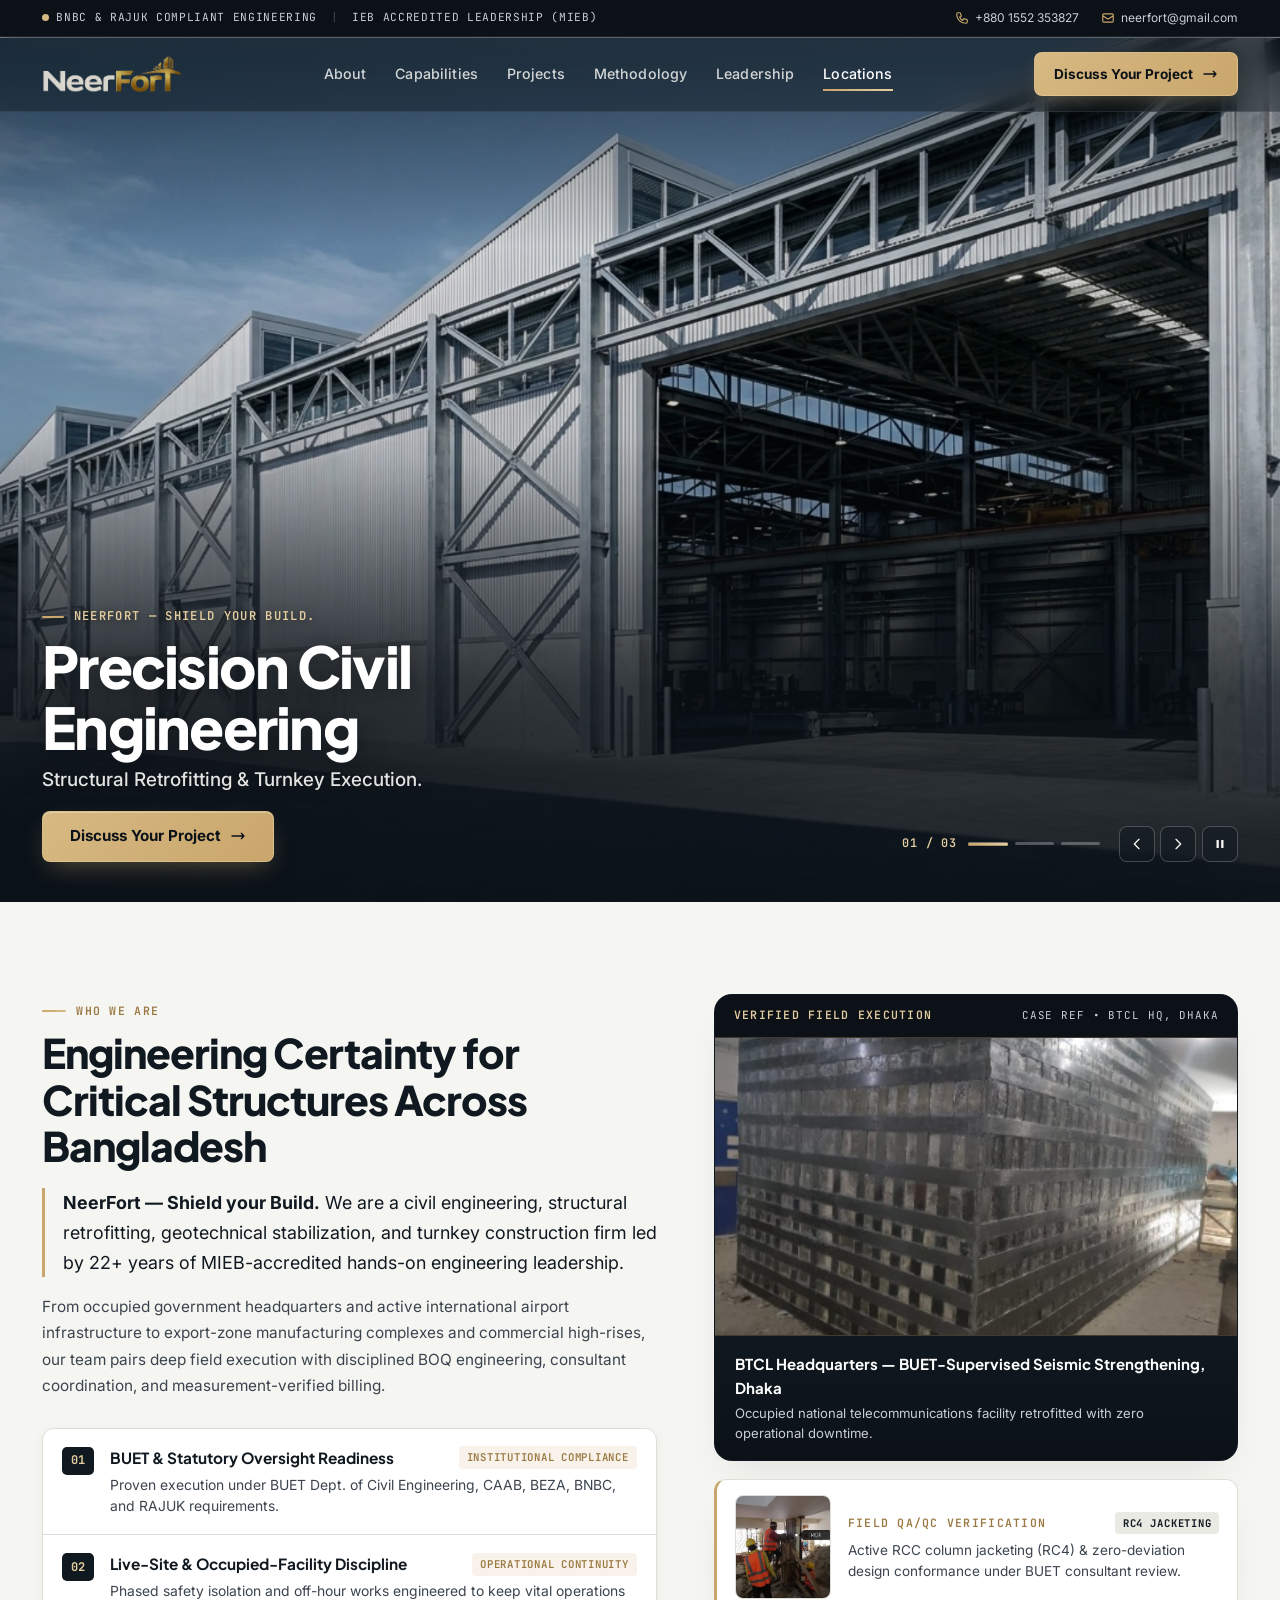
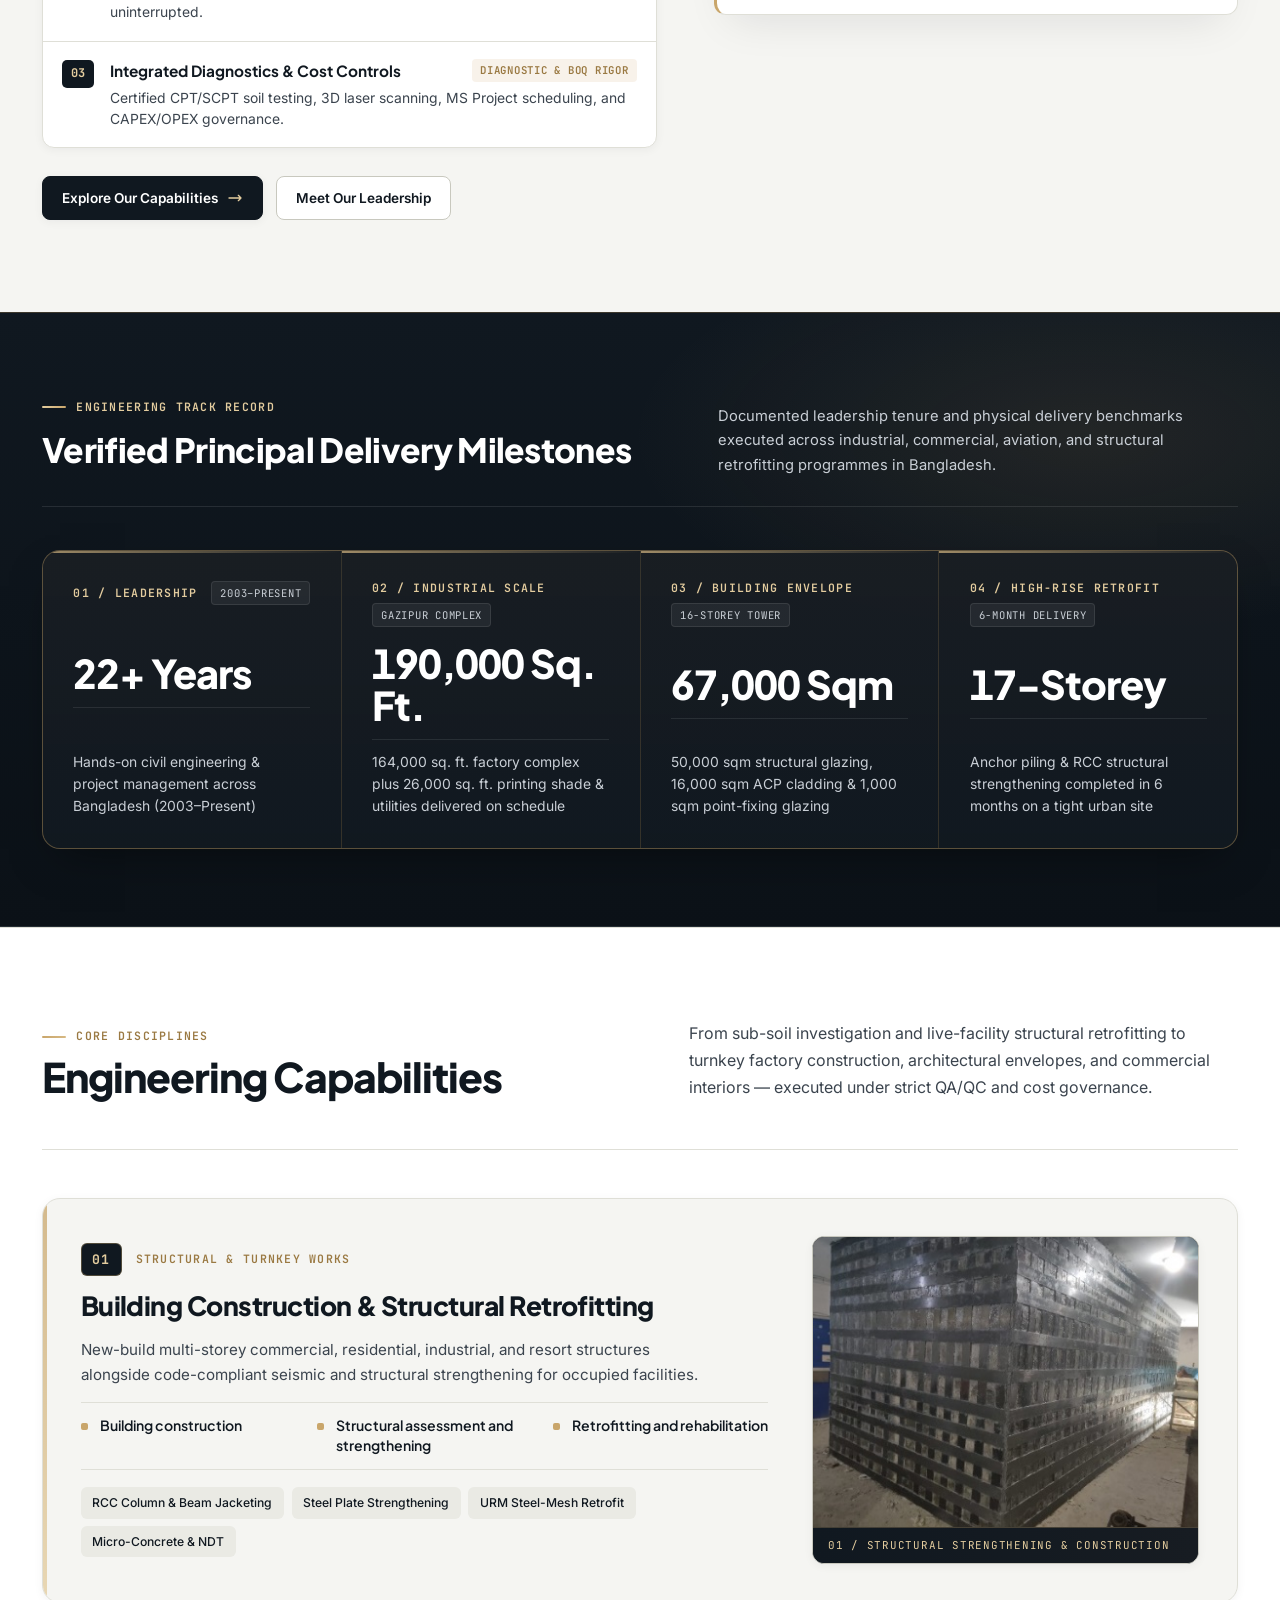
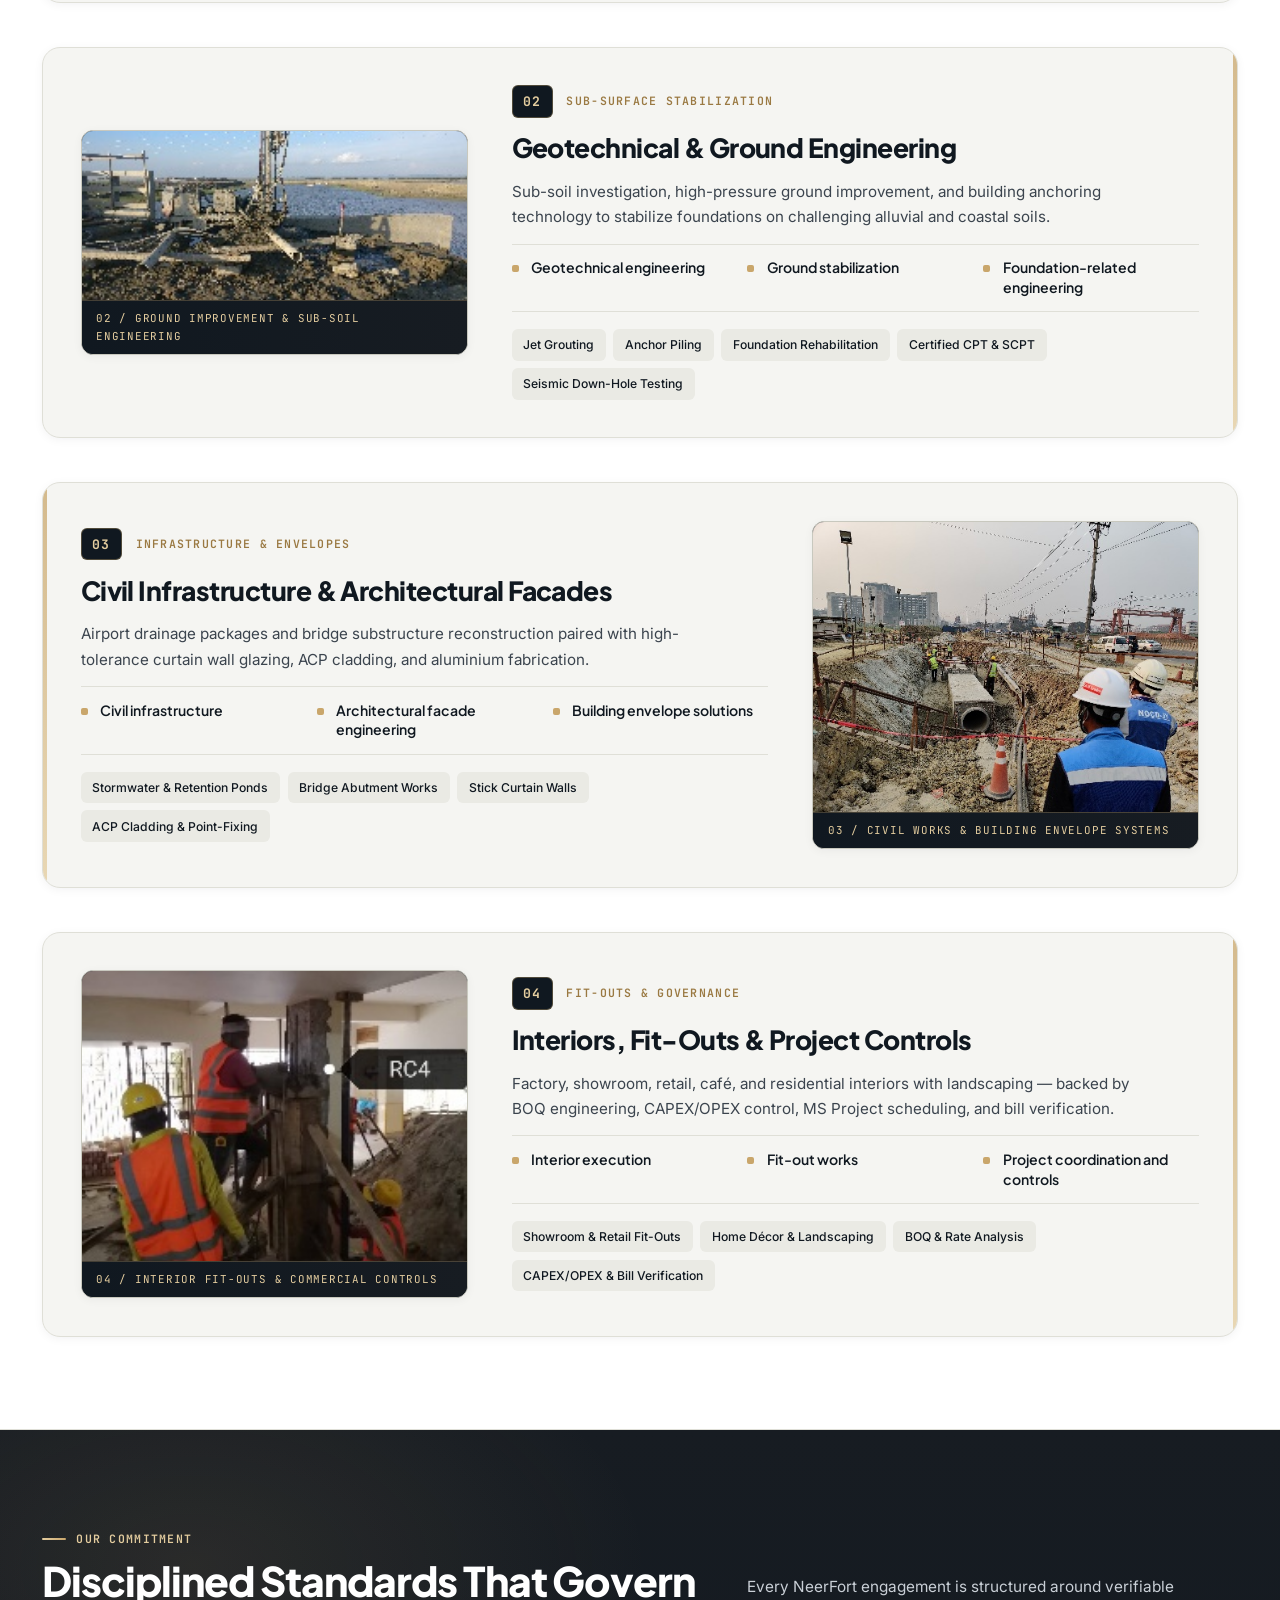
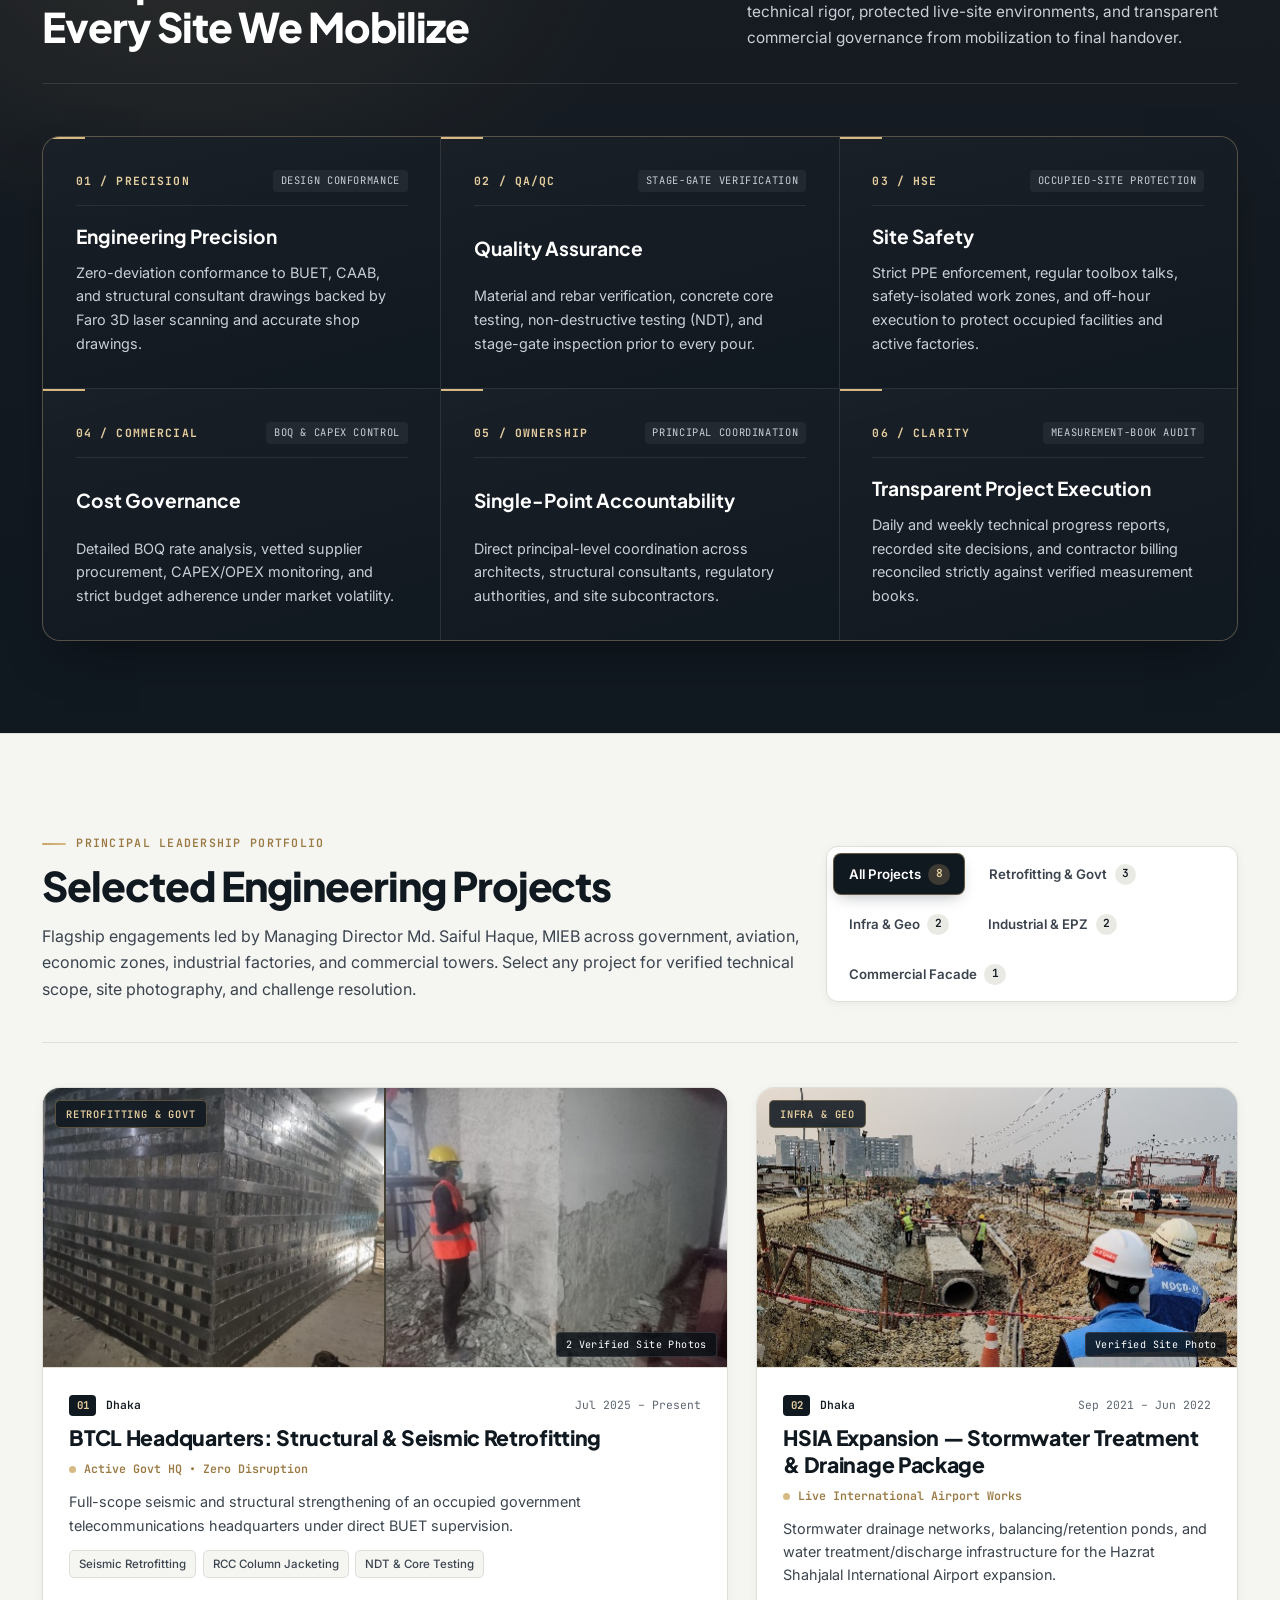
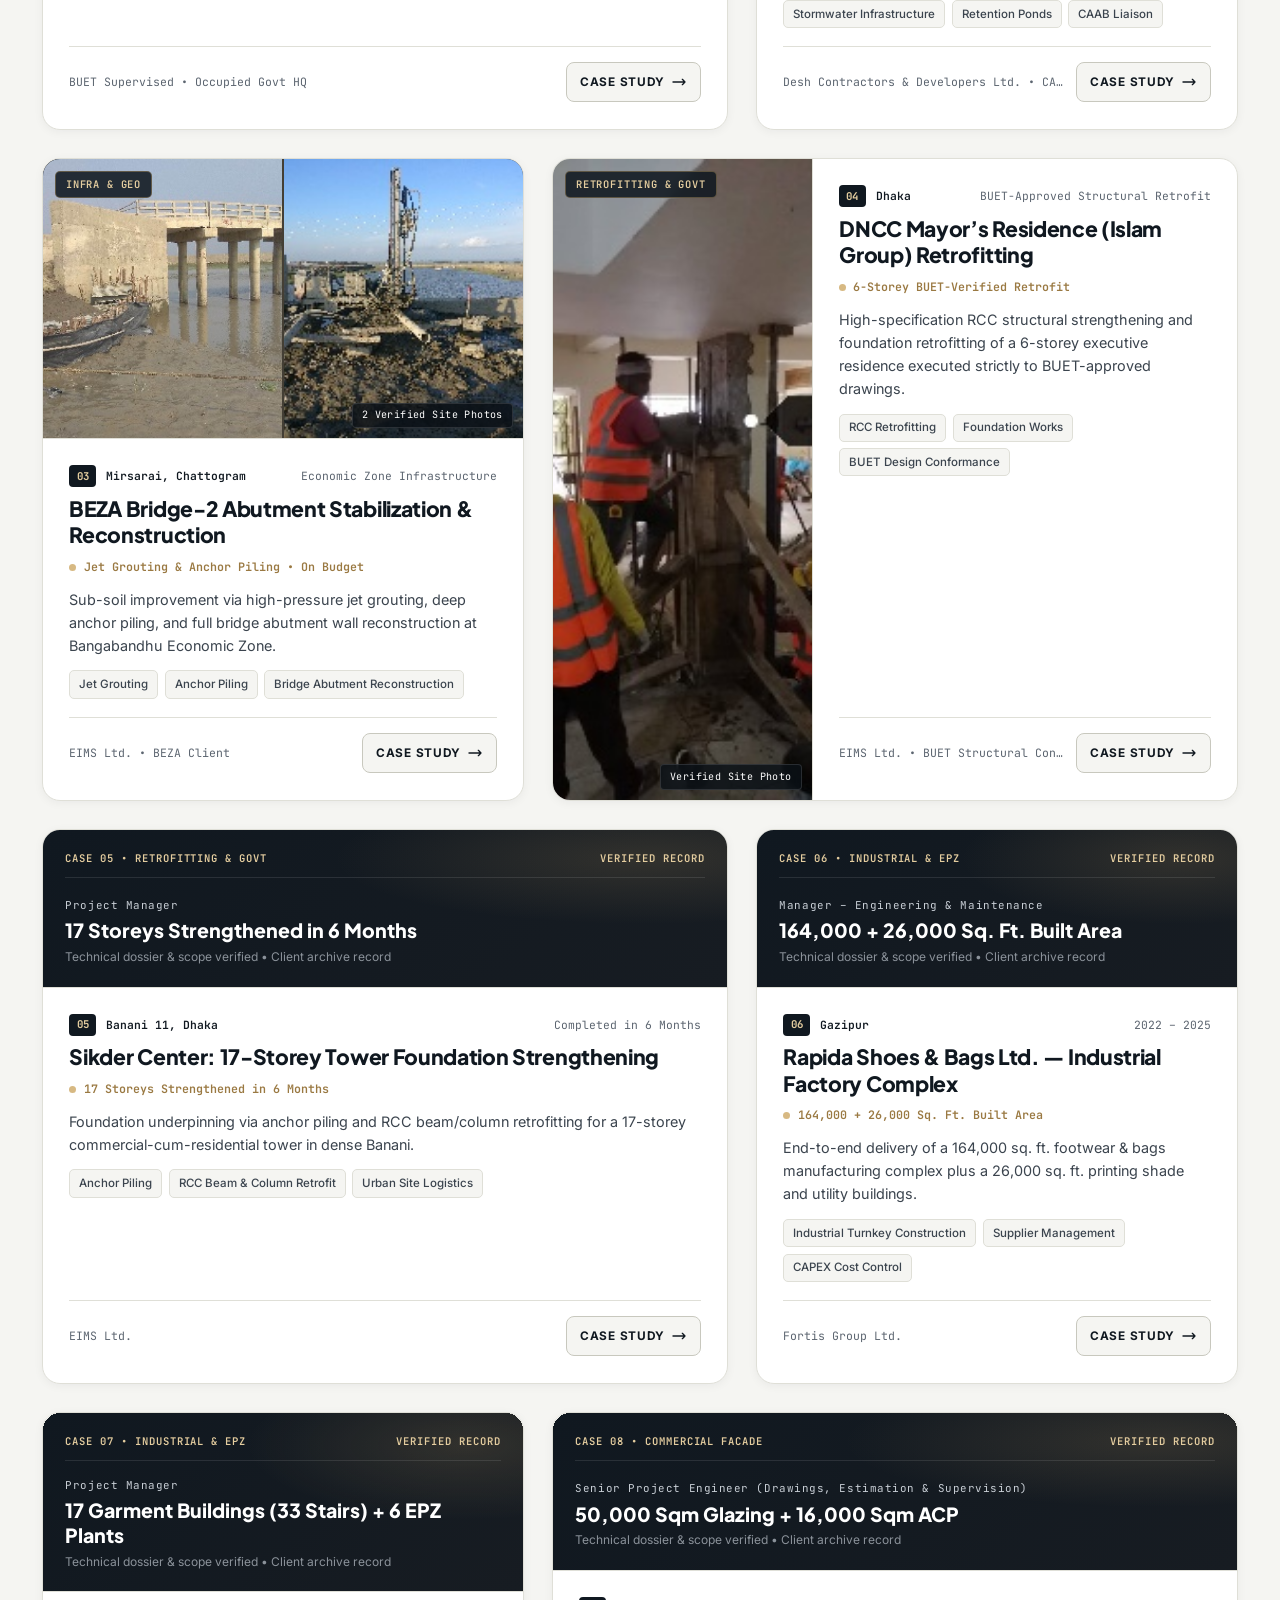
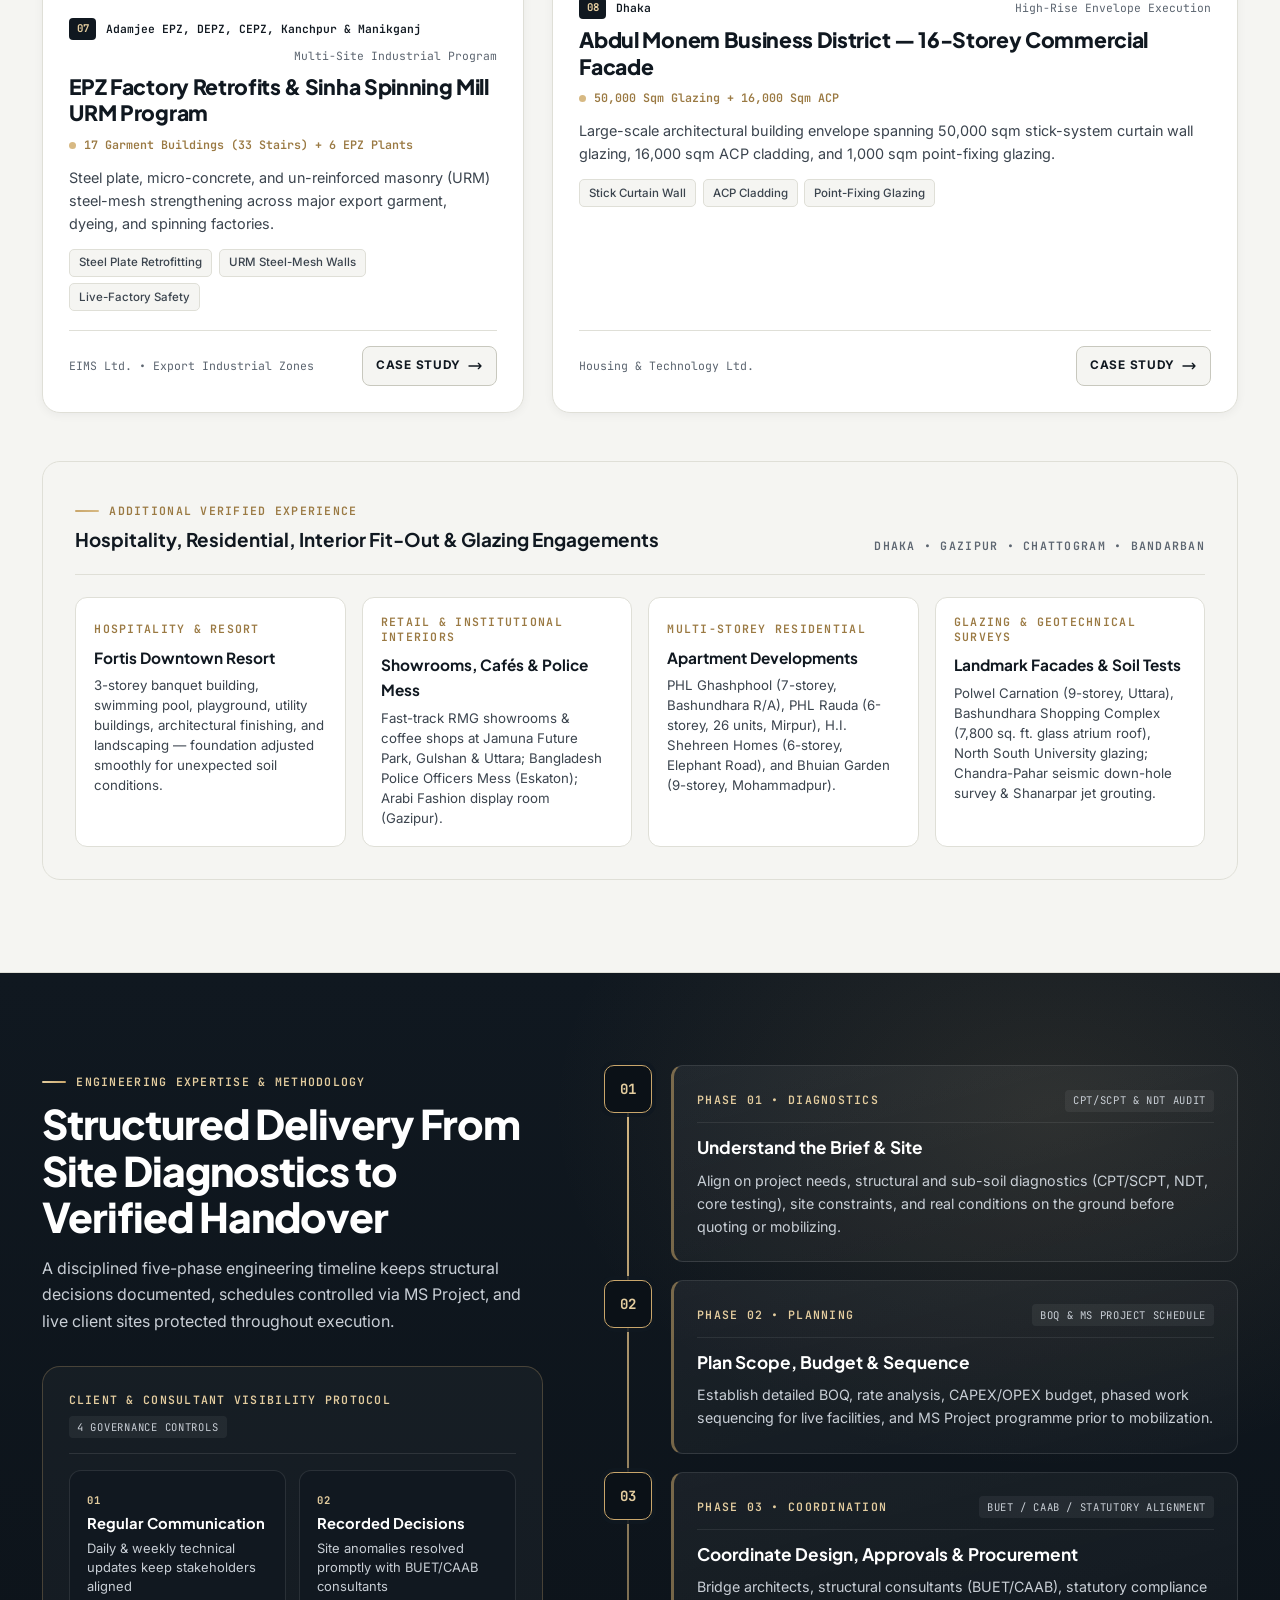
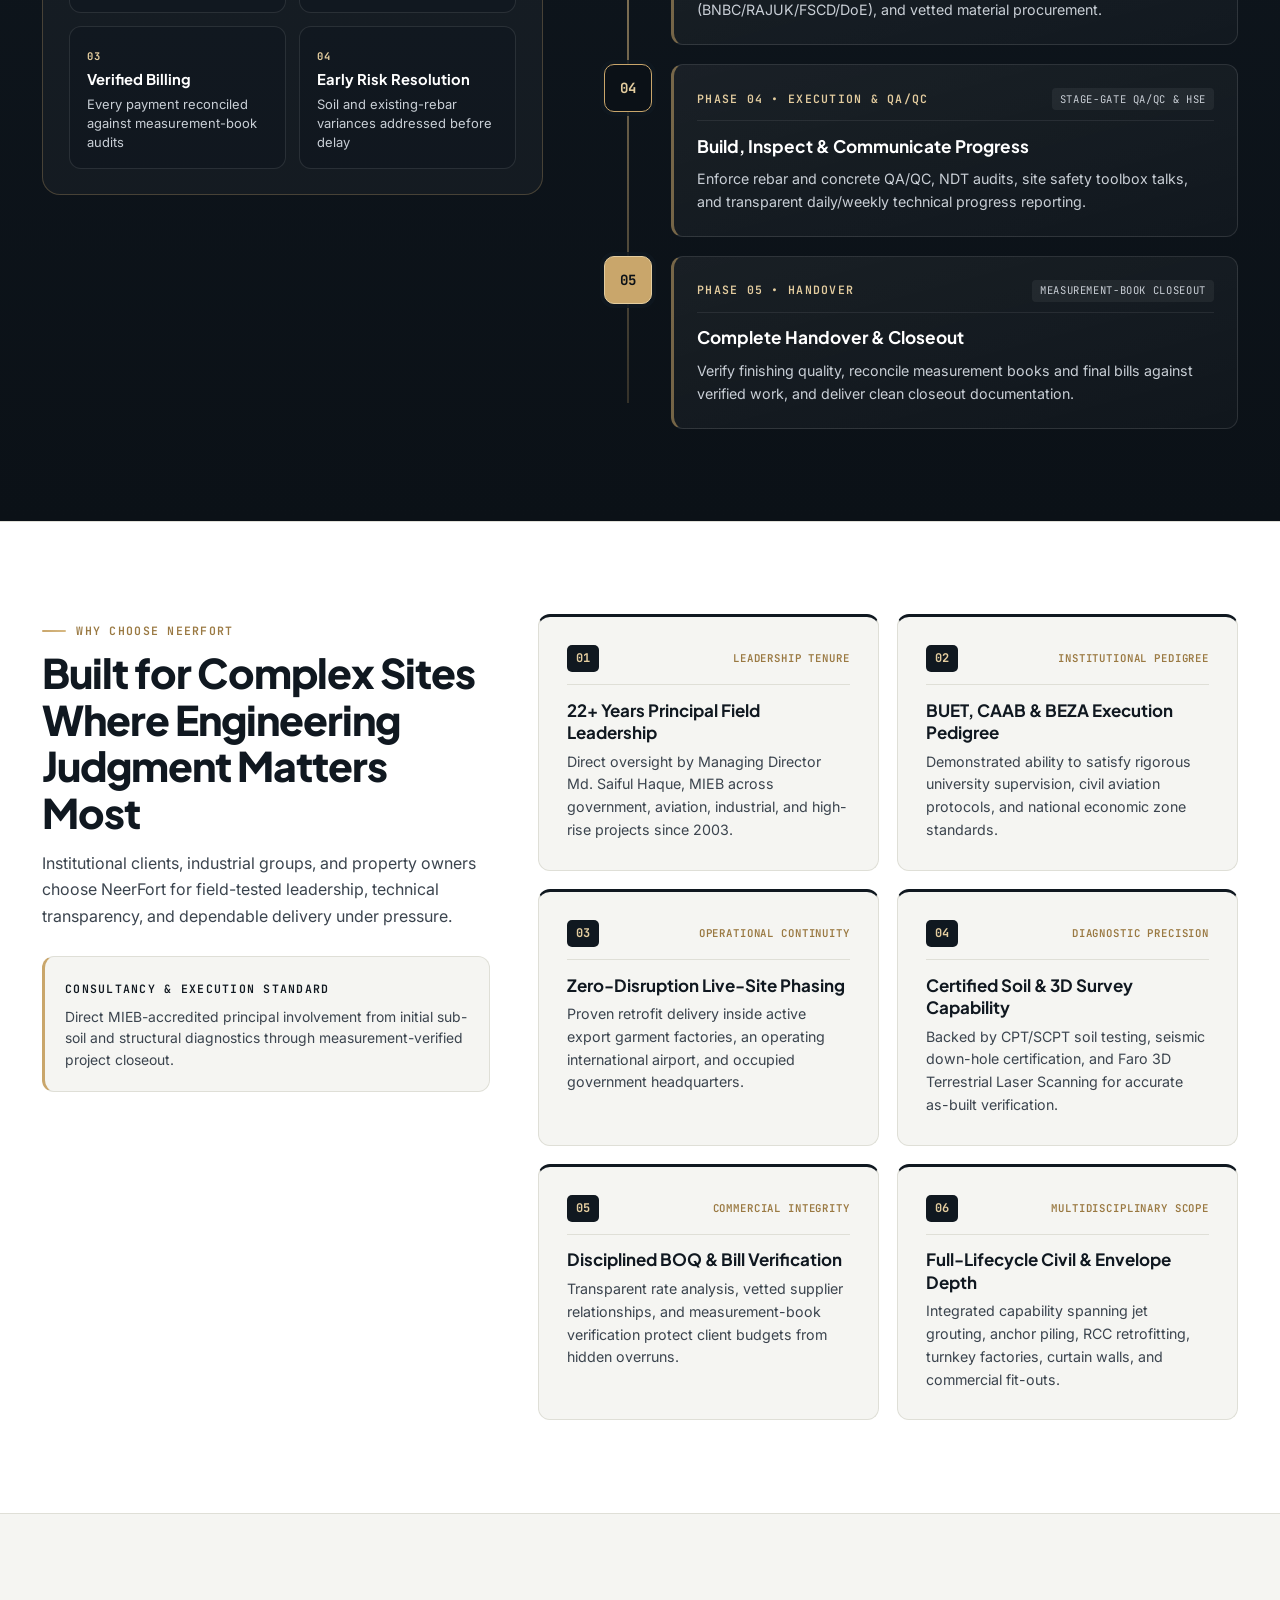
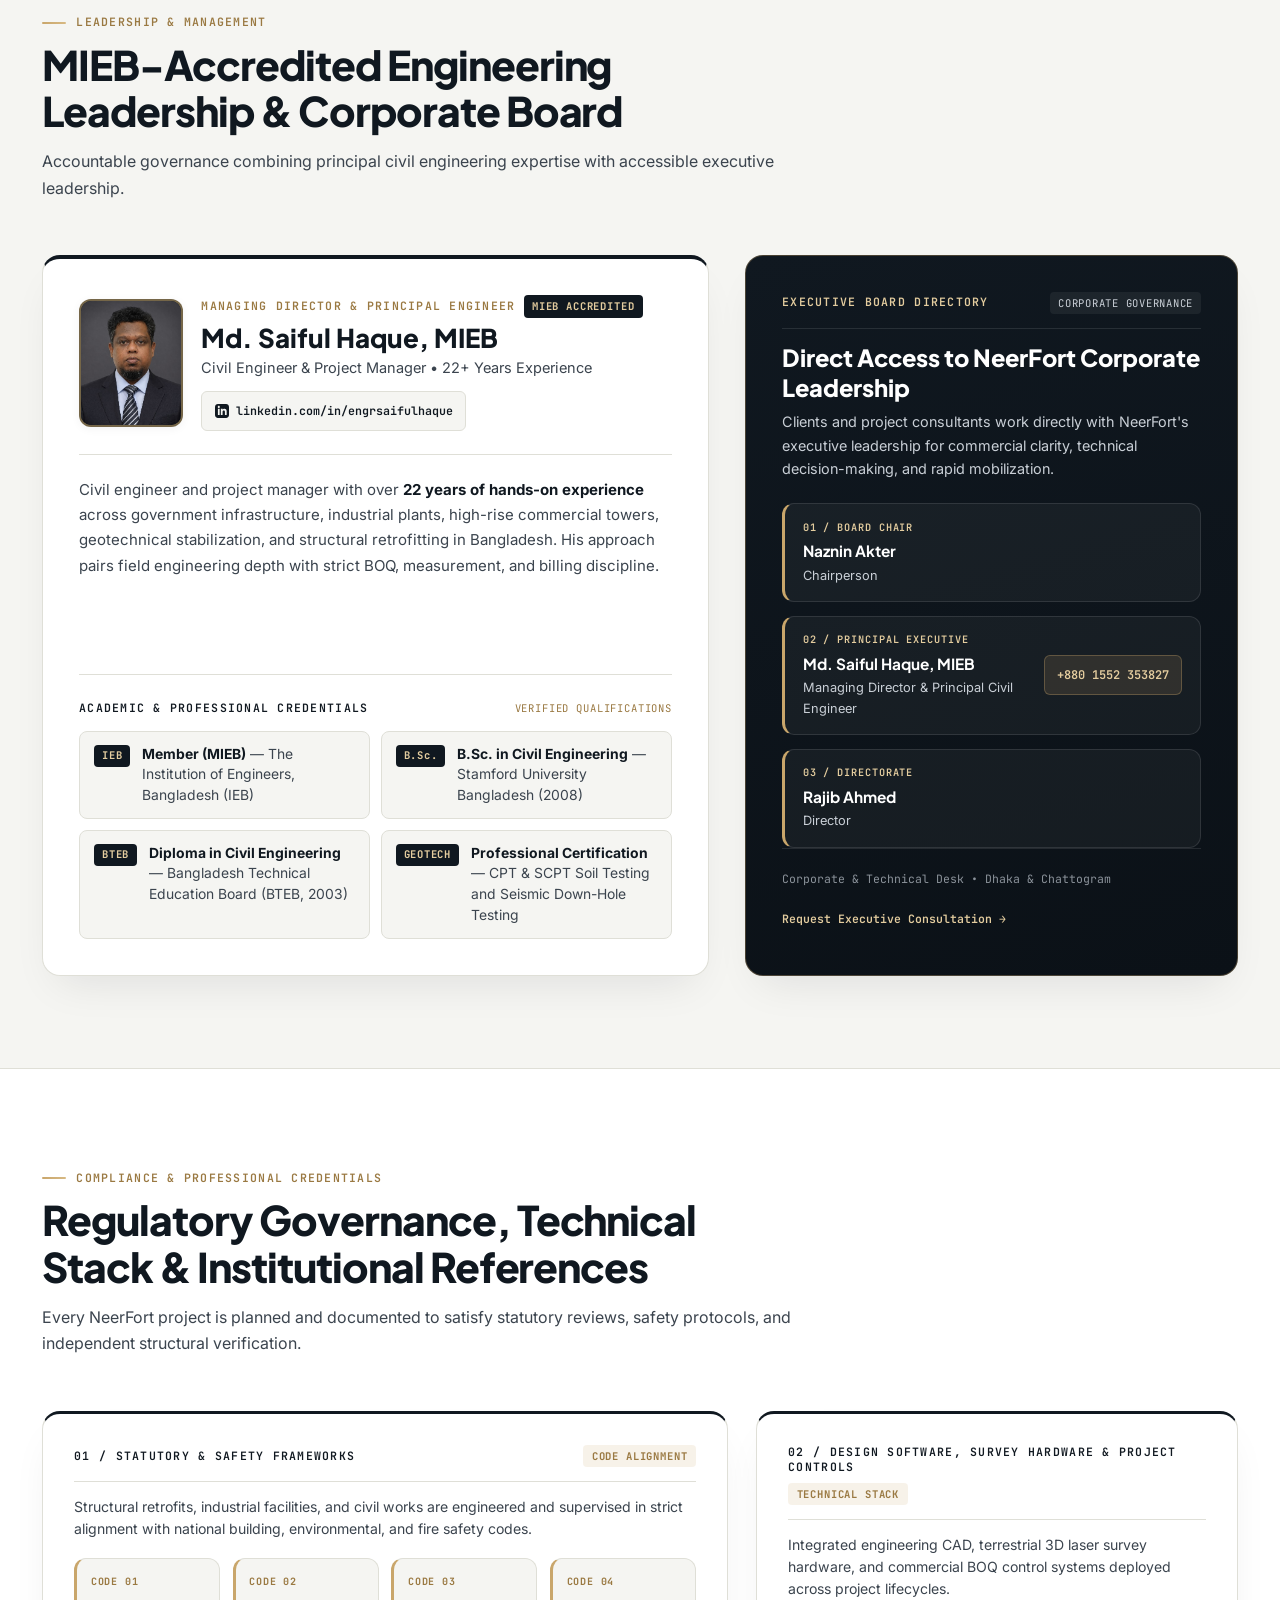
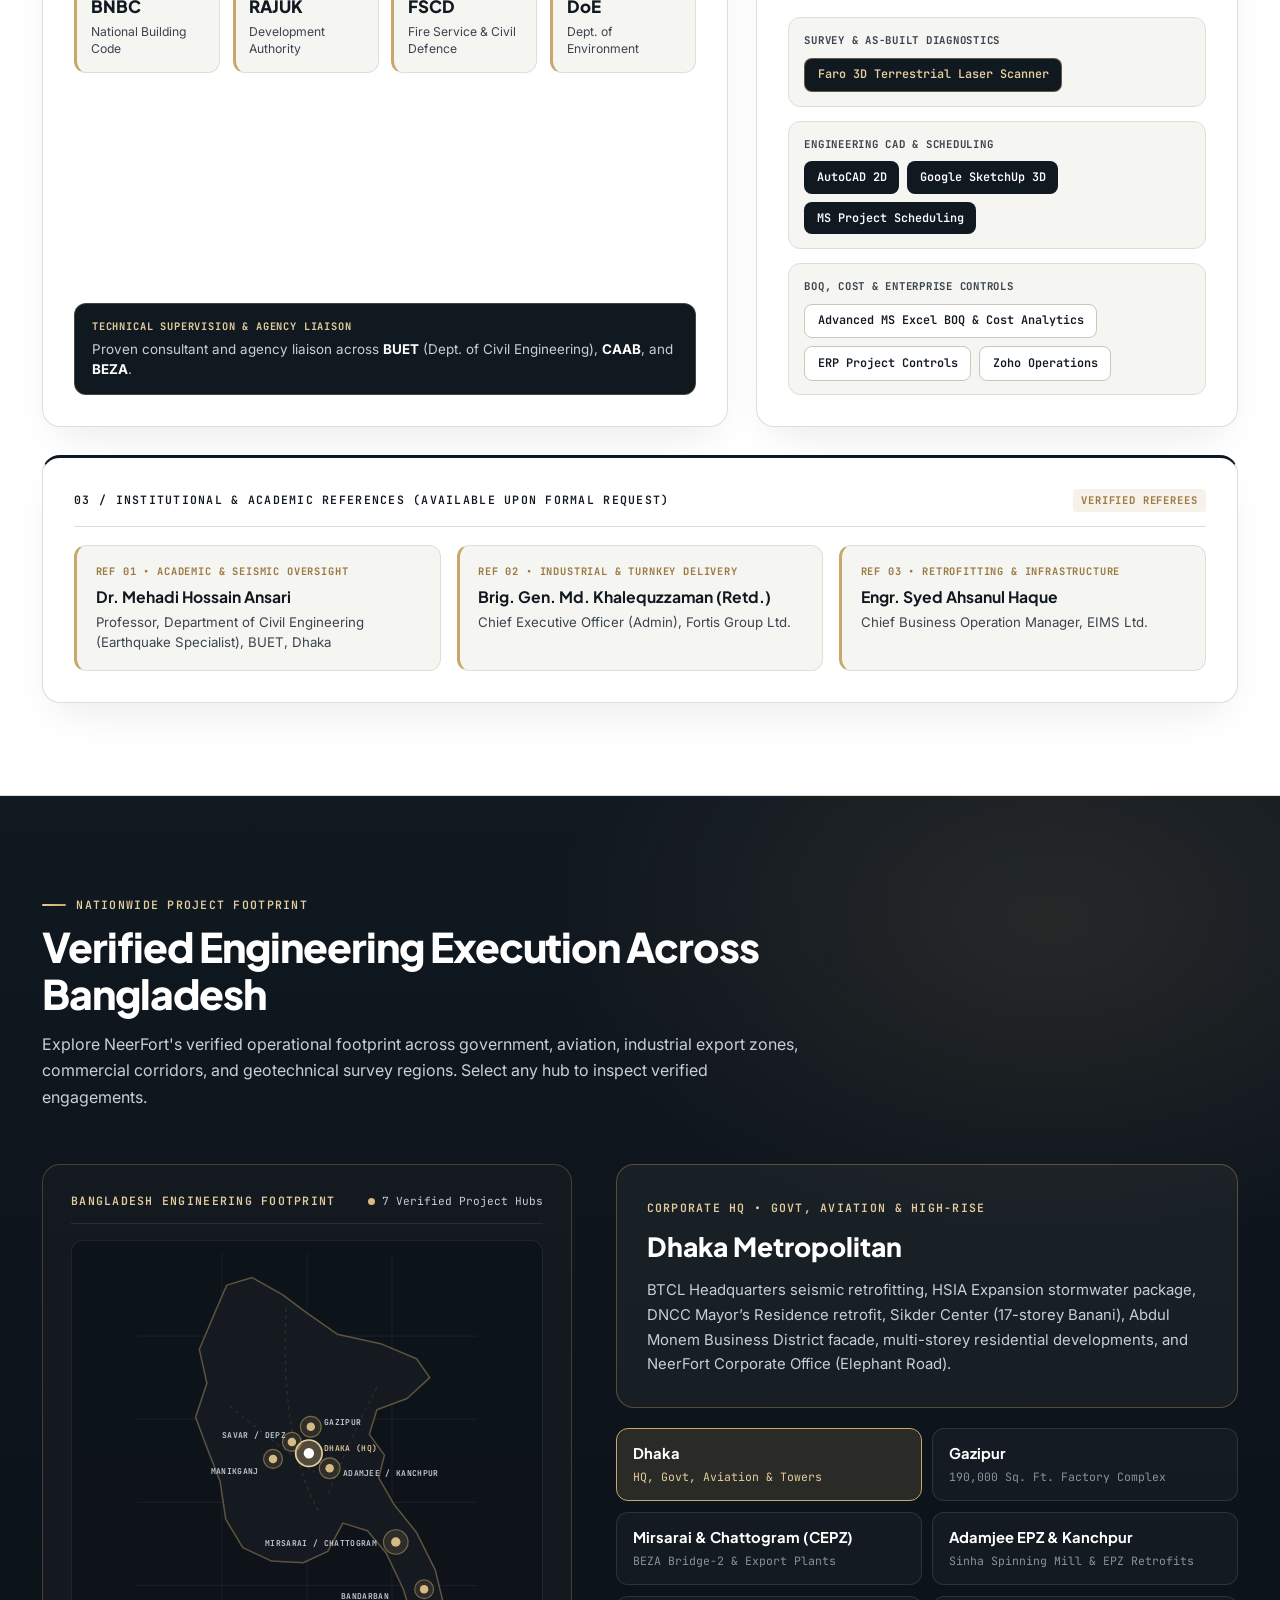
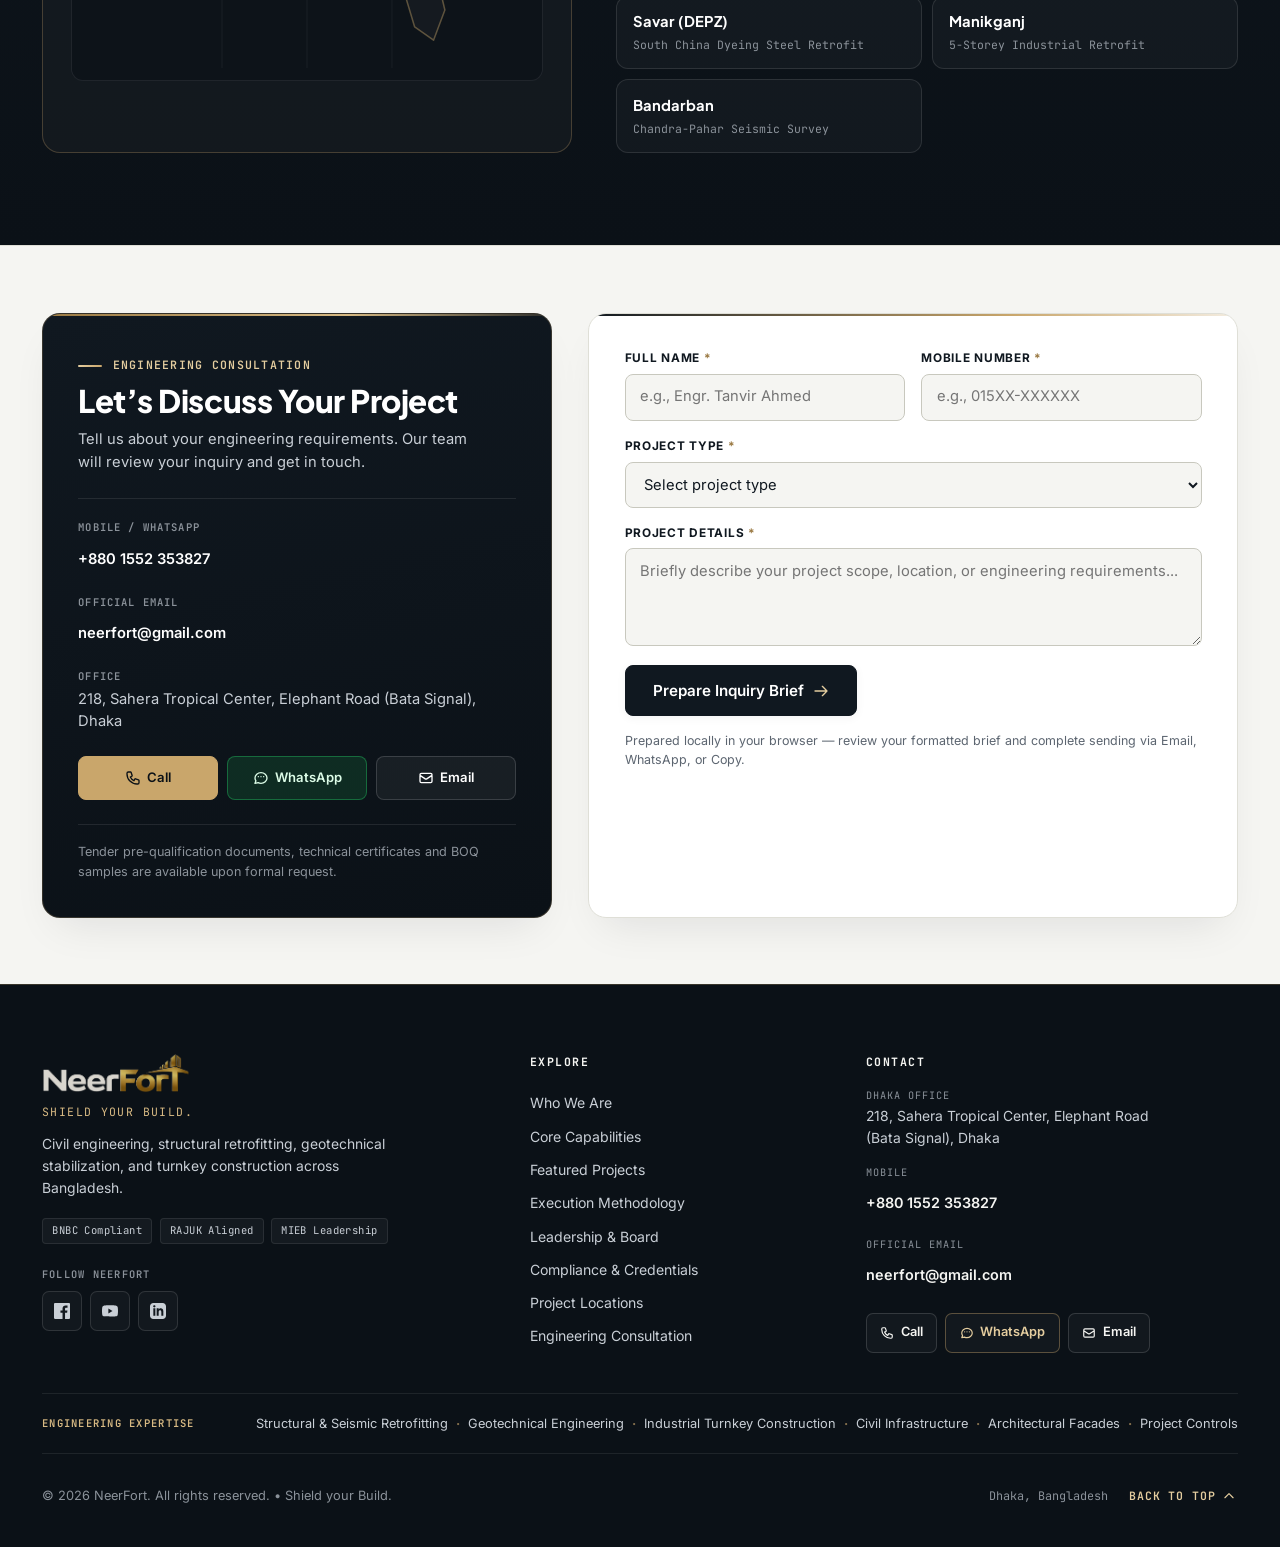
==== commit 50709e98: "feat: complete Sprint 6 accessibility and performance refinements" ====
--- a/index.html
+++ b/index.html
@@ -6,11 +6,23 @@
   <title>NeerFort — Shield your Build | Civil Engineering, Structural Retrofitting &amp; Turnkey Construction</title>
   <meta name="description" content="NeerFort delivers civil engineering, structural retrofitting, geotechnical stabilization, architectural facades, and turnkey construction across Bangladesh under MIEB-accredited leadership.">
   <meta name="theme-color" content="#101820">
+  <link rel="canonical" href="https://ahasan39.github.io/Project-NeerFort-/">
+
   <meta property="og:title" content="NeerFort — Shield your Build | Civil Engineering &amp; Construction">
   <meta property="og:description" content="Precision civil engineering, BUET-supervised structural retrofitting, geotechnical stabilization, and turnkey execution led by Md. Saiful Haque, MIEB.">
   <meta property="og:type" content="website">
+  <meta property="og:site_name" content="NeerFort">
+  <meta property="og:url" content="https://ahasan39.github.io/Project-NeerFort-/">
+  <meta property="og:image" content="https://ahasan39.github.io/Project-NeerFort-/assets/images/hero-industrial-engineering.webp">
+  <meta property="og:image:alt" content="NeerFort — Precision Civil Engineering, Structural Retrofitting &amp; Turnkey Construction">
+
+  <meta name="twitter:card" content="summary_large_image">
+  <meta name="twitter:title" content="NeerFort — Shield your Build | Civil Engineering &amp; Construction">
+  <meta name="twitter:description" content="Precision civil engineering, BUET-supervised structural retrofitting, geotechnical stabilization, and turnkey execution led by Md. Saiful Haque, MIEB.">
+  <meta name="twitter:image" content="https://ahasan39.github.io/Project-NeerFort-/assets/images/hero-industrial-engineering.webp">
 
   <link rel="icon" type="image/svg+xml" href="assets/logo/favicon.svg">
+  <link rel="preload" as="image" href="assets/images/hero-industrial-engineering.webp" fetchpriority="high">
 
   <!-- Refined Architectural Typography with Graceful System Fallbacks -->
   <link rel="preconnect" href="https://fonts.googleapis.com">
@@ -18,6 +30,36 @@
   <link href="https://fonts.googleapis.com/css2?family=Inter:wght@400;500;600;700&family=JetBrains+Mono:wght@400;500;600&family=Plus+Jakarta+Sans:wght@600;700;800&display=swap" rel="stylesheet">
 
   <link rel="stylesheet" href="assets/css/styles.css">
+
+  <script type="application/ld+json">
+    {
+      "@context": "https://schema.org",
+      "@type": "GeneralContractor",
+      "name": "NeerFort",
+      "slogan": "Shield your Build.",
+      "url": "https://ahasan39.github.io/Project-NeerFort-/",
+      "logo": "https://ahasan39.github.io/Project-NeerFort-/assets/logo/neerfort-logo-dark.png",
+      "image": "https://ahasan39.github.io/Project-NeerFort-/assets/images/hero-industrial-engineering.webp",
+      "description": "Civil engineering, structural retrofitting, geotechnical stabilization, architectural facades, and turnkey construction across Bangladesh under MIEB-accredited leadership.",
+      "telephone": "+8801552353827",
+      "email": "neerfort@gmail.com",
+      "address": {
+        "@type": "PostalAddress",
+        "streetAddress": "218, Sahera Tropical Center, Elephant Road (Bata Signal)",
+        "addressLocality": "Dhaka",
+        "addressCountry": "BD"
+      },
+      "areaServed": {
+        "@type": "Country",
+        "name": "Bangladesh"
+      },
+      "sameAs": [
+        "https://www.facebook.com/profile.php?id=61596506738779",
+        "https://www.youtube.com/@NeerFort",
+        "https://linkedin.com/in/engrsaifulhaque"
+      ]
+    }
+  </script>
 </head>
 <body>
   <a class="skip-link" href="#main-content">Skip to main content</a>
@@ -1625,7 +1667,7 @@
         <svg class="icon-md" viewBox="0 0 24 24" fill="none" stroke="currentColor"><path stroke-linecap="round" stroke-linejoin="round" stroke-width="2" d="M5 13l4 4L19 7"/></svg>
       </div>
       <div class="toast__content">
-        <h4 class="toast__title">Project Brief Prepared</h4>
+        <p class="toast__title">Project Brief Prepared</p>
         <p id="toast-message" class="toast__msg"></p>
         <div id="toast-actions" class="toast__actions"></div>
       </div>
--- a/assets/css/styles.css
+++ b/assets/css/styles.css
@@ -187,7 +187,6 @@
 .icon-xs { width: 14px; height: 14px; flex-shrink: 0; }
 .icon-sm { width: 16px; height: 16px; flex-shrink: 0; }
 .icon-md { width: 20px; height: 20px; flex-shrink: 0; }
-.icon-lg { width: 24px; height: 24px; flex-shrink: 0; }
 
 /* Reusable Labels & Typography */
 .mono-label {
@@ -204,7 +203,6 @@
 .mono-label--gold { color: var(--gold-300); }
 .mono-label--navy { color: var(--navy-900); }
 .mono-label--muted { color: var(--ink-muted); }
-.mono-label--slate { color: var(--ink-on-dark-subtle); }
 
 .section-kicker {
   display: inline-flex;
@@ -233,20 +231,6 @@
   border-radius: 50%;
   background-color: var(--gold-400);
   flex-shrink: 0;
-}
-
-.status-dot--pulse {
-  box-shadow: 0 0 0 3px rgba(197, 139, 42, 0.28);
-  animation: neerfortPulse 2.8s cubic-bezier(0.4, 0, 0.6, 1) infinite;
-}
-
-@keyframes neerfortPulse {
-  0%, 100% {
-    box-shadow: 0 0 0 2px rgba(221, 162, 58, 0.36);
-  }
-  50% {
-    box-shadow: 0 0 0 6px rgba(197, 139, 42, 0.08);
-  }
 }
 
 /* Buttons */
@@ -275,10 +259,6 @@
   transform: translateX(3px);
 }
 
-.btn:hover .btn__icon--down {
-  transform: translateY(2px);
-}
-
 .btn--sm { padding: 0.65rem 1.2rem; font-size: 0.85rem; }
 .btn--lg { padding: 0.95rem 1.7rem; font-size: 0.95rem; }
 .btn--full { width: 100%; }
@@ -316,26 +296,6 @@
   border-color: var(--gold-300);
   transform: translateY(-2px);
   box-shadow: 0 16px 34px -8px rgba(201, 166, 107, 0.52), inset 0 1px 0 rgba(255, 255, 255, 0.36);
-}
-
-.btn--hero-outline {
-  background-color: rgba(255, 255, 255, 0.05);
-  color: var(--color-offwhite);
-  border-color: rgba(245, 245, 242, 0.24);
-  backdrop-filter: blur(8px);
-  -webkit-backdrop-filter: blur(8px);
-}
-
-.btn--hero-outline svg {
-  color: var(--gold-300);
-}
-
-.btn--hero-outline:hover {
-  background-color: rgba(255, 255, 255, 0.11);
-  border-color: rgba(201, 166, 107, 0.65);
-  color: #FFFFFF;
-  transform: translateY(-2px);
-  box-shadow: 0 12px 28px -12px rgba(0, 0, 0, 0.45);
 }
 
 .btn--outline {
@@ -414,6 +374,7 @@
 .utility-link {
   display: inline-flex;
   align-items: center;
+  min-height: 36px;
   gap: 0.4rem;
   color: var(--ink-on-dark-muted);
   transition: color var(--transition-fast);
@@ -909,7 +870,8 @@
   position: relative;
   flex: 1;
   min-width: 28px;
-  height: 28px;
+  height: 40px;
+  margin-block: -6px;
   padding: 0;
   border: none;
   background: transparent;
@@ -2095,6 +2057,10 @@
 }
 
 .board-directory-panel__footer a {
+  display: inline-flex;
+  align-items: center;
+  min-height: 40px;
+  padding-block: 0.2rem;
   color: var(--gold-300);
   font-weight: 600;
   transition: color var(--transition-fast);
@@ -2291,116 +2257,8 @@
 }
 
 /* ==========================================================================
-   LEGACY CAPABILITIES HELPER (PRESERVED)
+   REUSABLE TECHNICAL TAG CHIP
    ========================================================================== */
-.capabilities-grid {
-  display: grid;
-  grid-template-columns: 1fr;
-  gap: 1.6rem;
-}
-
-.cap-card {
-  position: relative;
-  overflow: hidden;
-  min-width: 0;
-  background-color: var(--bg-surface);
-  border: 1px solid var(--border-light);
-  border-radius: var(--radius-lg);
-  padding: clamp(1.5rem, 3vw, 2.15rem);
-  box-shadow: var(--shadow-arch);
-  display: flex;
-  flex-direction: column;
-  justify-content: space-between;
-  gap: 1.4rem;
-  transition: border-color var(--transition-base), transform var(--transition-base), box-shadow var(--transition-base);
-}
-
-.cap-card::before {
-  content: '';
-  position: absolute;
-  top: 0;
-  left: 0;
-  right: 0;
-  height: 3px;
-  background: linear-gradient(90deg, var(--gold-500), var(--gold-300));
-  transform: scaleX(0);
-  transform-origin: left;
-  transition: transform var(--transition-base);
-}
-
-.cap-card:hover {
-  border-color: rgba(201, 166, 107, 0.58);
-  transform: translateY(-4px);
-  box-shadow: var(--shadow-hover);
-}
-
-.cap-card:hover::before {
-  transform: scaleX(1);
-}
-
-.cap-card__head {
-  display: flex;
-  align-items: center;
-  justify-content: space-between;
-  margin-bottom: 1.15rem;
-}
-
-.cap-index {
-  font-family: var(--font-mono);
-  font-size: 0.82rem;
-  font-weight: 700;
-  padding: 0.34rem 0.72rem;
-  border-radius: 6px;
-  background-color: var(--navy-900);
-  color: var(--gold-300);
-  transition: background-color var(--transition-fast), color var(--transition-fast);
-}
-
-.cap-card:hover .cap-index {
-  background-color: var(--gold-500);
-  color: var(--navy-950);
-}
-
-.cap-icon {
-  width: 46px;
-  height: 46px;
-  border-radius: 10px;
-  background-color: var(--bg-subtle);
-  color: var(--navy-900);
-  display: flex;
-  align-items: center;
-  justify-content: center;
-  transition: background-color var(--transition-fast), color var(--transition-fast), transform var(--transition-fast);
-}
-
-.cap-card:hover .cap-icon {
-  background-color: var(--navy-900);
-  color: var(--gold-300);
-  transform: scale(1.06);
-}
-
-.cap-card__title {
-  font-family: var(--font-heading);
-  font-weight: 700;
-  font-size: clamp(1.15rem, 1.8vw, 1.35rem);
-  line-height: 1.28;
-  color: var(--navy-900);
-  margin-bottom: 0.65rem;
-}
-
-.cap-card__desc {
-  font-size: 0.94rem;
-  color: var(--ink-secondary);
-}
-
-.cap-card__tags {
-  display: flex;
-  flex-wrap: wrap;
-  gap: 0.5rem;
-  padding-top: 1.1rem;
-  border-top: 1px solid var(--bg-subtle);
-}
-
 .tag {
   font-size: 0.76rem;
   font-weight: 500;
@@ -2410,11 +2268,6 @@
   border: 1px solid transparent;
   color: var(--ink-primary);
   transition: background-color var(--transition-fast), border-color var(--transition-fast);
-}
-
-.cap-card:hover .tag {
-  background-color: rgba(197, 139, 42, 0.08);
-  border-color: rgba(197, 139, 42, 0.2);
 }
 
 /* ==========================================================================
@@ -2790,8 +2643,8 @@
   display: inline-flex;
   align-items: center;
   gap: 0.38rem;
-  min-height: 38px;
-  padding: 0.35rem 0.75rem;
+  min-height: 40px;
+  padding: 0.38rem 0.78rem;
   border-radius: var(--radius-sm);
   border: 1px solid var(--border-medium);
   background: var(--bg-page);
@@ -2878,71 +2731,8 @@
 }
 
 /* ==========================================================================
-   5-STEP METHODOLOGY
+   METHODOLOGY VISIBILITY CARDS
    ========================================================================== */
-.workflow-grid {
-  position: relative;
-  display: grid;
-  grid-template-columns: 1fr;
-  gap: 1.6rem;
-}
-
-.workflow-step {
-  position: relative;
-  display: flex;
-  align-items: flex-start;
-  gap: 1rem;
-  min-width: 0;
-}
-
-.workflow-step__num {
-  width: 52px;
-  height: 52px;
-  border-radius: 12px;
-  background-color: var(--navy-800);
-  border: 2px solid var(--gold-500);
-  color: var(--gold-300);
-  font-family: var(--font-mono);
-  font-weight: 700;
-  font-size: 0.95rem;
-  display: flex;
-  align-items: center;
-  justify-content: center;
-  flex-shrink: 0;
-  position: relative;
-  z-index: 2;
-}
-
-.workflow-step--final .workflow-step__num {
-  background-color: var(--gold-400);
-  border-color: var(--gold-300);
-  color: var(--navy-950);
-}
-
-.workflow-step__content h3 {
-  font-family: var(--font-heading);
-  font-weight: 700;
-  font-size: 1.05rem;
-  color: #FFFFFF;
-  line-height: 1.3;
-}
-
-.workflow-step__content p {
-  font-size: 0.88rem;
-  color: var(--ink-on-dark-muted);
-  margin-top: 0.45rem;
-  line-height: 1.55;
-}
-
-.visibility-bar {
-  margin-top: 3rem;
-  padding-top: 2rem;
-  border-top: 1px solid var(--border-dark);
-  display: grid;
-  grid-template-columns: 1fr;
-  gap: 1rem;
-}
-
 .visibility-bar__item {
   padding: 0.95rem 1.1rem;
   border-radius: var(--radius-md);
@@ -2973,13 +2763,6 @@
 /* ==========================================================================
    LEADERSHIP, BOARD & COMPLIANCE (SPRINT 4 EXECUTIVE & REGULATORY DOSSIER)
    ========================================================================== */
-.leadership-layout {
-  display: grid;
-  grid-template-columns: 1fr;
-  gap: 2rem;
-  align-items: start;
-}
-
 .principal-card {
   position: relative;
   min-width: 0;
@@ -3063,8 +2846,10 @@
   display: inline-flex;
   align-items: center;
   gap: 0.45rem;
+  min-height: 40px;
+  max-width: 100%;
   margin-top: 0.65rem;
-  padding: 0.32rem 0.68rem;
+  padding: 0.42rem 0.76rem;
   border-radius: 6px;
   background-color: var(--bg-page);
   border: 1px solid var(--border-light);
@@ -3072,6 +2857,7 @@
   font-size: 0.73rem;
   font-weight: 600;
   color: var(--navy-900);
+  overflow-wrap: anywhere;
   transition: border-color var(--transition-fast), color var(--transition-fast), background-color var(--transition-fast);
 }
 
@@ -3148,19 +2934,6 @@
 
 .check-list strong { color: var(--navy-900); }
 
-.board-block {
-  margin-top: 1.75rem;
-  padding-top: 1.4rem;
-  border-top: 1px solid var(--bg-subtle);
-}
-
-.board-grid {
-  margin-top: 0.85rem;
-  display: grid;
-  grid-template-columns: 1fr;
-  gap: 0.75rem;
-}
-
 .board-member {
   padding: 0.95rem 1.1rem;
   border-radius: var(--radius-md);
@@ -3202,11 +2975,12 @@
   display: inline-flex;
   align-items: center;
   align-self: flex-start;
+  min-height: 40px;
   font-family: var(--font-mono);
   font-size: 0.75rem;
   font-weight: 600;
   color: var(--gold-300);
-  padding: 0.34rem 0.68rem;
+  padding: 0.42rem 0.76rem;
   border-radius: 6px;
   background: rgba(201, 166, 107, 0.14);
   border: 1px solid rgba(201, 166, 107, 0.32);
@@ -3220,13 +2994,6 @@
 }
 
 /* Compliance Section Dossier Cards */
-.compliance-col {
-  min-width: 0;
-  display: flex;
-  flex-direction: column;
-  gap: 1.35rem;
-}
-
 .panel-card {
   min-width: 0;
   background-color: var(--bg-surface);
@@ -3399,13 +3166,6 @@
   border: 1px solid var(--border-medium);
 }
 
-.references-list {
-  margin-top: 1rem;
-  display: flex;
-  flex-direction: column;
-  gap: 0.85rem;
-}
-
 .reference-item {
   padding: 1.05rem 1.15rem;
   border-radius: var(--radius-md);
@@ -3540,7 +3300,7 @@
 .contact-details__link {
   display: inline-flex;
   align-items: center;
-  min-height: 36px;
+  min-height: 40px;
   font-weight: 600;
   color: #FFFFFF;
   transition: color var(--transition-fast);
@@ -4435,11 +4195,18 @@
 }
 
 .toast__close {
+  display: inline-flex;
+  align-items: center;
+  justify-content: center;
+  min-width: 36px;
+  min-height: 36px;
   background: transparent;
   border: none;
+  border-radius: 6px;
   color: var(--ink-on-dark-subtle);
   cursor: pointer;
   padding: 4px;
+  flex-shrink: 0;
 }
 
 .toast__close:hover { color: #FFFFFF; }
@@ -4474,12 +4241,10 @@
   .why-grid { grid-template-columns: repeat(2, minmax(0, 1fr)); }
   .record-grid { grid-template-columns: repeat(2, minmax(0, 1fr)); }
   .visibility-stack { grid-template-columns: repeat(2, minmax(0, 1fr)); }
-  .visibility-bar { grid-template-columns: repeat(2, minmax(0, 1fr)); }
   .principal-card__head { flex-direction: row; align-items: center; }
   .check-list { grid-template-columns: repeat(2, minmax(0, 1fr)); }
   .board-member--row { flex-direction: row; align-items: center; }
   .board-member__phone { align-self: center; }
-  .board-grid { grid-template-columns: repeat(3, minmax(0, 1fr)); }
   .compliance-badges { grid-template-columns: repeat(4, minmax(0, 1fr)); }
   .location-buttons { grid-template-columns: repeat(2, minmax(0, 1fr)); }
   .form-row { grid-template-columns: repeat(2, minmax(0, 1fr)); }
@@ -4750,6 +4515,212 @@
     opacity: 1;
     transform: none;
   }
+
+  /* --- Mobile Footer Optimization (Compact, Organized, Touch-Friendly) --- */
+  .site-footer {
+    padding-block: 2.25rem 1.35rem;
+  }
+
+  .footer-grid {
+    gap: 1.35rem;
+    padding-bottom: 1.35rem;
+  }
+
+  .footer-brand__logo {
+    height: 34px;
+  }
+
+  .footer-brand__tagline {
+    font-size: 0.68rem;
+    margin-top: 0.4rem;
+  }
+
+  .footer-brand__desc {
+    font-size: 0.83rem;
+    line-height: 1.5;
+    max-width: none;
+    margin-top: 0.55rem;
+  }
+
+  .footer-badges {
+    margin-top: 0.75rem;
+    gap: 0.35rem;
+  }
+
+  .footer-badges span {
+    font-size: 0.63rem;
+    padding: 0.2rem 0.5rem;
+  }
+
+  .footer-social {
+    margin-top: 0.9rem;
+    flex-direction: row;
+    align-items: center;
+    justify-content: space-between;
+    gap: 0.65rem;
+  }
+
+  .footer-social__list {
+    gap: 0.45rem;
+  }
+
+  .footer-social__btn {
+    width: 40px;
+    height: 40px;
+  }
+
+  .footer-col {
+    padding-top: 1.2rem;
+    border-top: 1px solid rgba(255, 255, 255, 0.08);
+  }
+
+  .footer-col__title {
+    font-size: 0.68rem;
+    margin-bottom: 0.6rem;
+  }
+
+  .footer-links {
+    display: grid;
+    grid-template-columns: repeat(2, minmax(0, 1fr));
+    gap: 0.1rem 0.85rem;
+    font-size: 0.82rem;
+  }
+
+  .footer-links a {
+    min-height: 40px;
+    padding-block: 0.25rem;
+    line-height: 1.28;
+  }
+
+  .footer-address {
+    display: grid;
+    grid-template-columns: repeat(auto-fit, minmax(145px, 1fr));
+    gap: 0.65rem 0.9rem;
+  }
+
+  .footer-contact-group:first-child {
+    grid-column: 1 / -1;
+  }
+
+  .footer-address__loc {
+    font-size: 0.83rem;
+    line-height: 1.48;
+    max-width: none;
+  }
+
+  .footer-contact-value {
+    min-height: 40px;
+    font-size: 0.85rem;
+  }
+
+  .footer-quick-actions {
+    grid-column: 1 / -1;
+    display: grid;
+    grid-template-columns: repeat(3, minmax(0, 1fr));
+    gap: 0.45rem;
+    margin-top: 0.15rem;
+  }
+
+  .footer-action-link {
+    min-height: 40px;
+    padding: 0.4rem 0.45rem;
+    gap: 0.3rem;
+    font-size: 0.77rem;
+    white-space: nowrap;
+  }
+
+  .footer-expertise {
+    padding-block: 1rem;
+    gap: 0.55rem;
+  }
+
+  .footer-expertise__list {
+    display: grid;
+    grid-template-columns: repeat(2, minmax(0, 1fr));
+    gap: 0.42rem 0.85rem;
+    font-size: 0.77rem;
+    line-height: 1.35;
+  }
+
+  .footer-expertise__list li {
+    align-items: flex-start;
+  }
+
+  .footer-expertise__list li::before {
+    content: '';
+    width: 4px;
+    height: 4px;
+    border-radius: 50%;
+    background-color: rgba(201, 166, 107, 0.7);
+    margin-top: 0.42rem;
+    margin-right: 0.45rem;
+    flex-shrink: 0;
+  }
+
+  .footer-expertise__list li:not(:last-child)::after {
+    content: none;
+  }
+
+  .footer-bottom {
+    padding-top: 1rem;
+    gap: 0.45rem;
+    font-size: 0.75rem;
+  }
+
+  .footer-bottom__right {
+    width: 100%;
+    justify-content: space-between;
+    gap: 0.75rem;
+  }
+
+  .back-to-top {
+    min-height: 40px;
+    font-size: 0.7rem;
+  }
+}
+
+@media (max-width: 374.98px) {
+  .hero-controls {
+    gap: 0.35rem;
+  }
+
+  .hero-controls__status {
+    gap: 0.35rem;
+  }
+
+  .hero-controls__counter {
+    font-size: 0.62rem;
+    letter-spacing: 0.05em;
+  }
+
+  .hero-controls__indicators {
+    gap: 0;
+    max-width: 132px;
+  }
+
+  .hero-dot {
+    min-width: 40px;
+    padding-inline: 3px;
+  }
+
+  .hero-dot__fill {
+    left: 3px;
+    width: calc(100% - 6px);
+  }
+
+  .hero-controls__nav-btns {
+    margin-block: -2px;
+    margin-right: -2px;
+  }
+
+  .hero-ctrl-btn {
+    width: 40px;
+    height: 40px;
+  }
+
+  .hero-ctrl-btn::before {
+    inset: 2px;
+  }
 }
 
 @media (min-width: 768px) {
@@ -4813,7 +4784,6 @@
   .service-row__pillars {
     grid-template-columns: repeat(3, minmax(0, 1fr));
   }
-  .capabilities-grid { grid-template-columns: repeat(2, minmax(0, 1fr)); }
   .projects-grid { grid-template-columns: repeat(2, minmax(0, 1fr)); }
   .compliance-grid { grid-template-columns: repeat(2, minmax(0, 1fr)); }
   .panel-card--wide { grid-column: 1 / -1; }
@@ -4832,6 +4802,18 @@
   }
   .footer-brand {
     grid-column: 1 / -1;
+  }
+}
+
+@media (min-width: 768px) and (max-width: 1023.98px) {
+  .utility-link {
+    min-height: 40px;
+    margin-block: -1px;
+  }
+
+  .hero-ctrl-btn {
+    width: 40px;
+    height: 40px;
   }
 }
 
@@ -5098,9 +5080,7 @@
   .commitment-card p,
   .timeline-item__body p,
   .location-spotlight__desc,
-  .contact-desk__desc,
-  .contact-list__value,
-  .contact-list__link {
+  .contact-desk__desc {
     color: #3B444E !important;
     text-shadow: none !important;
   }
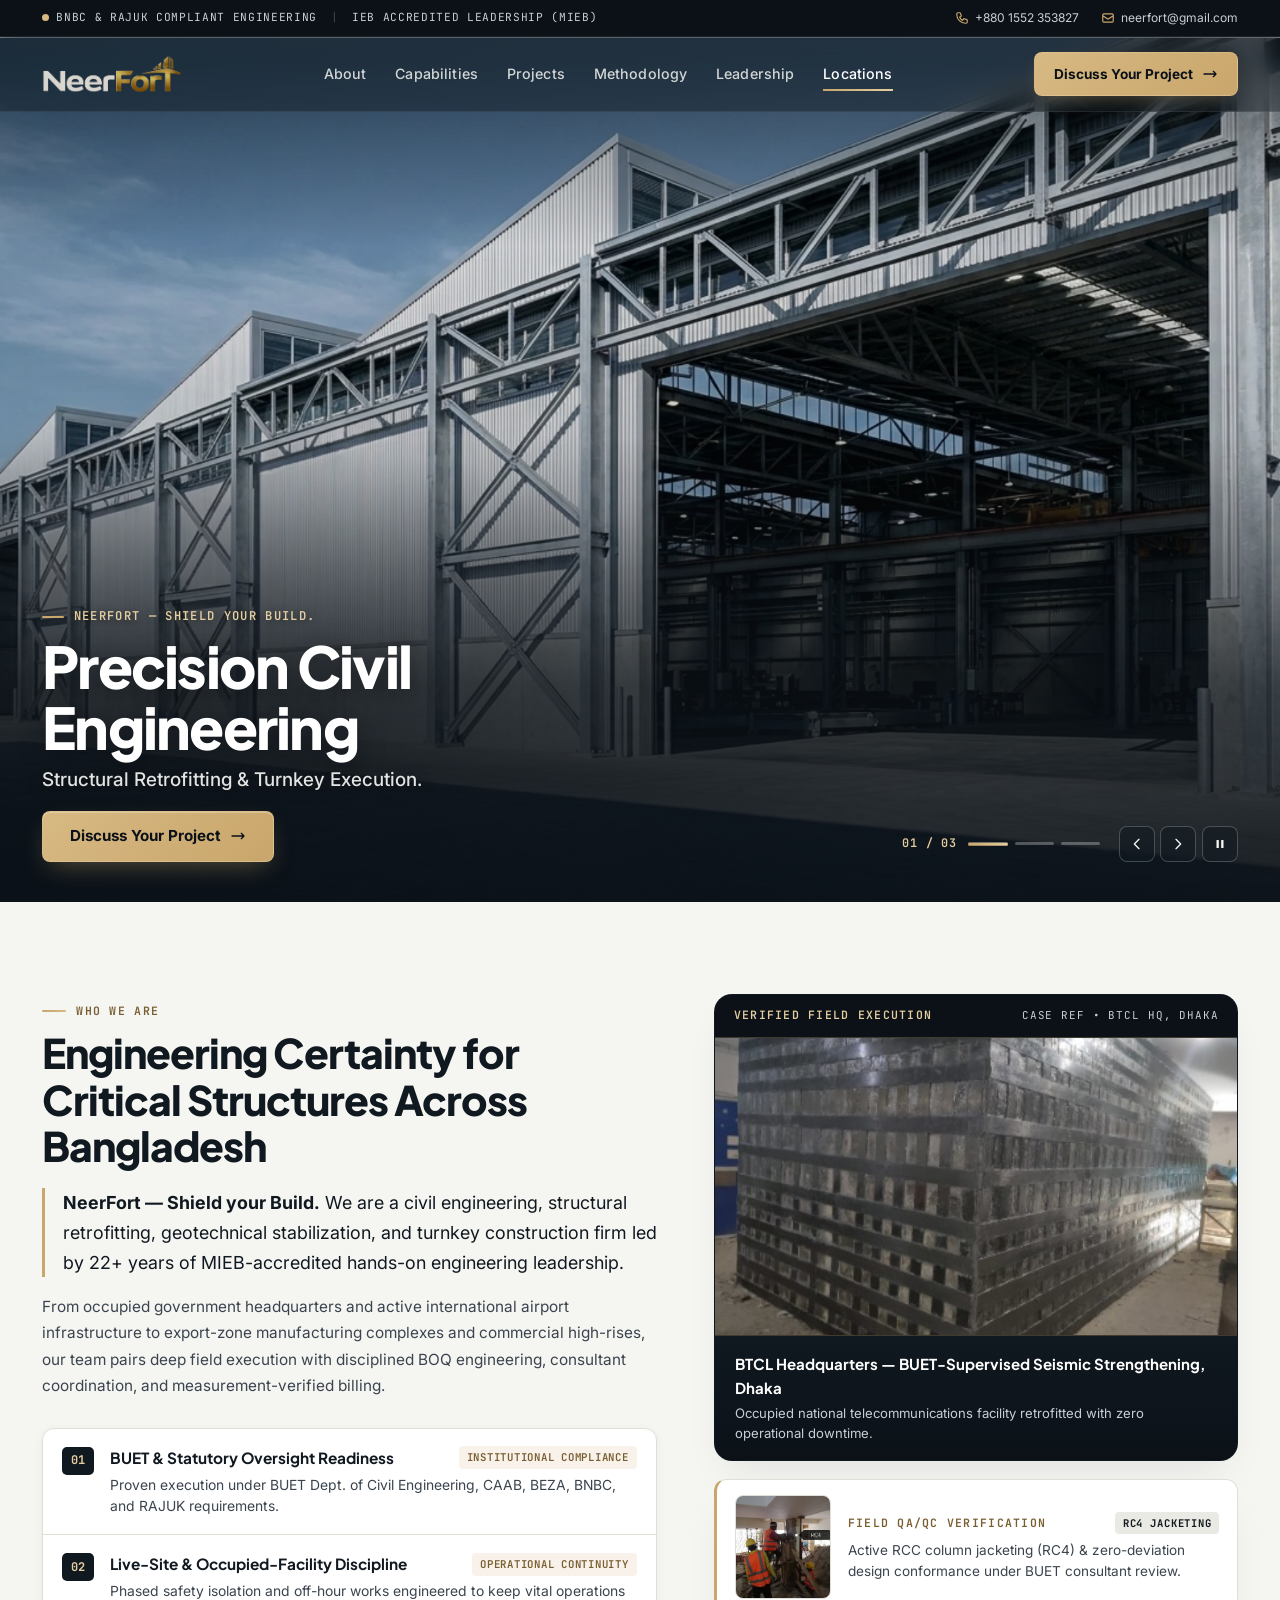
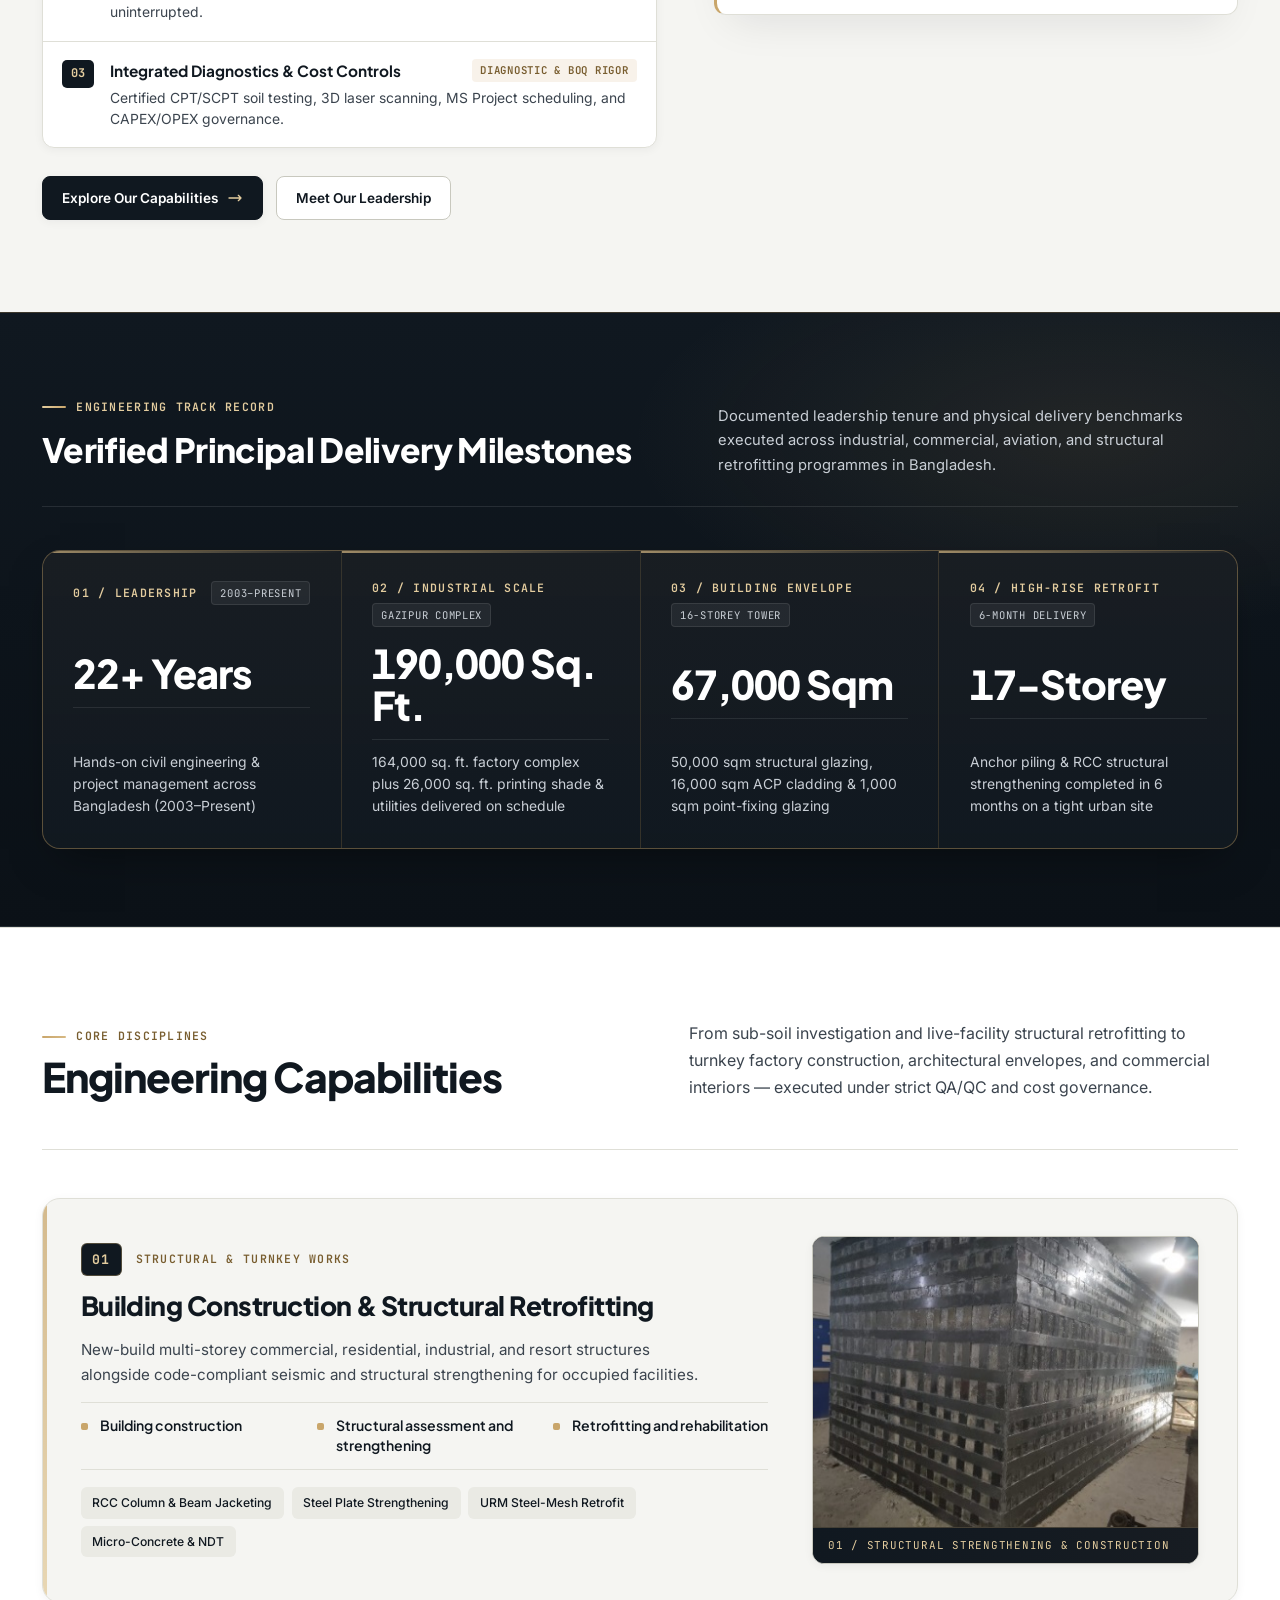
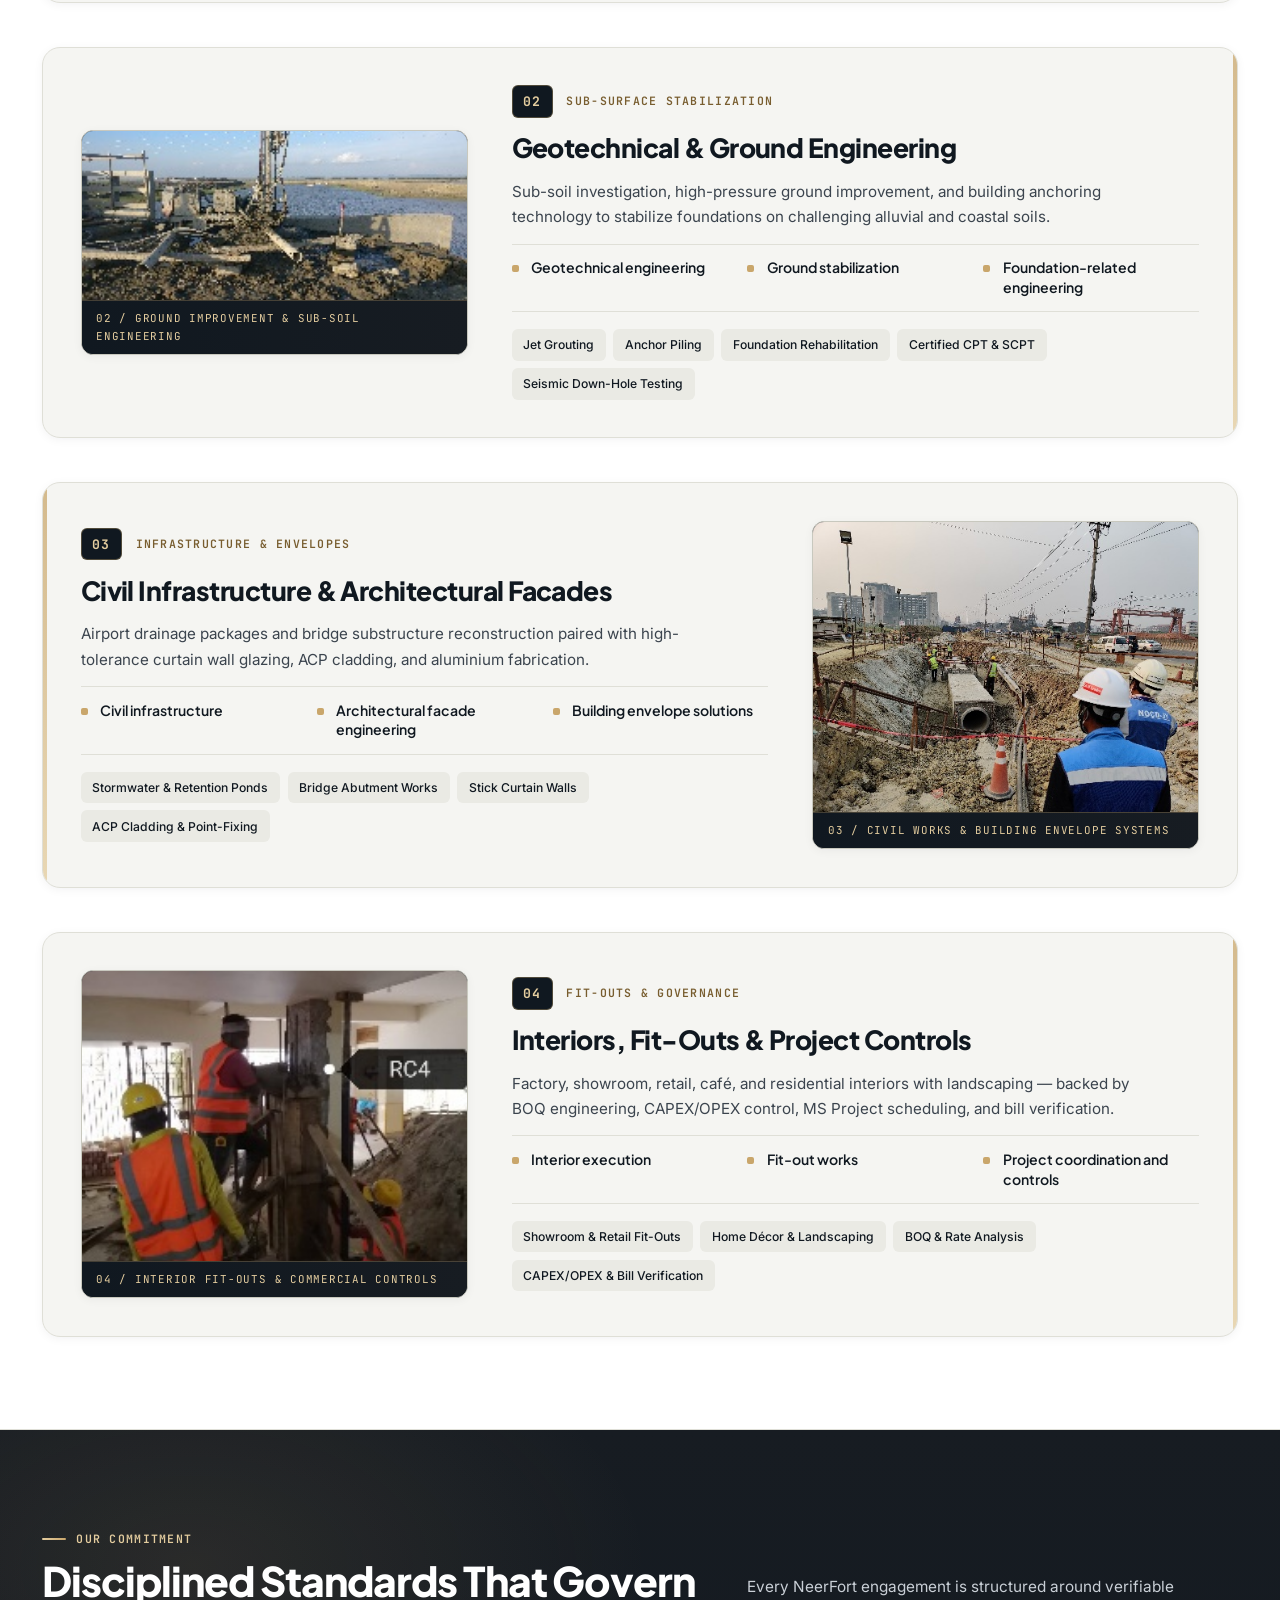
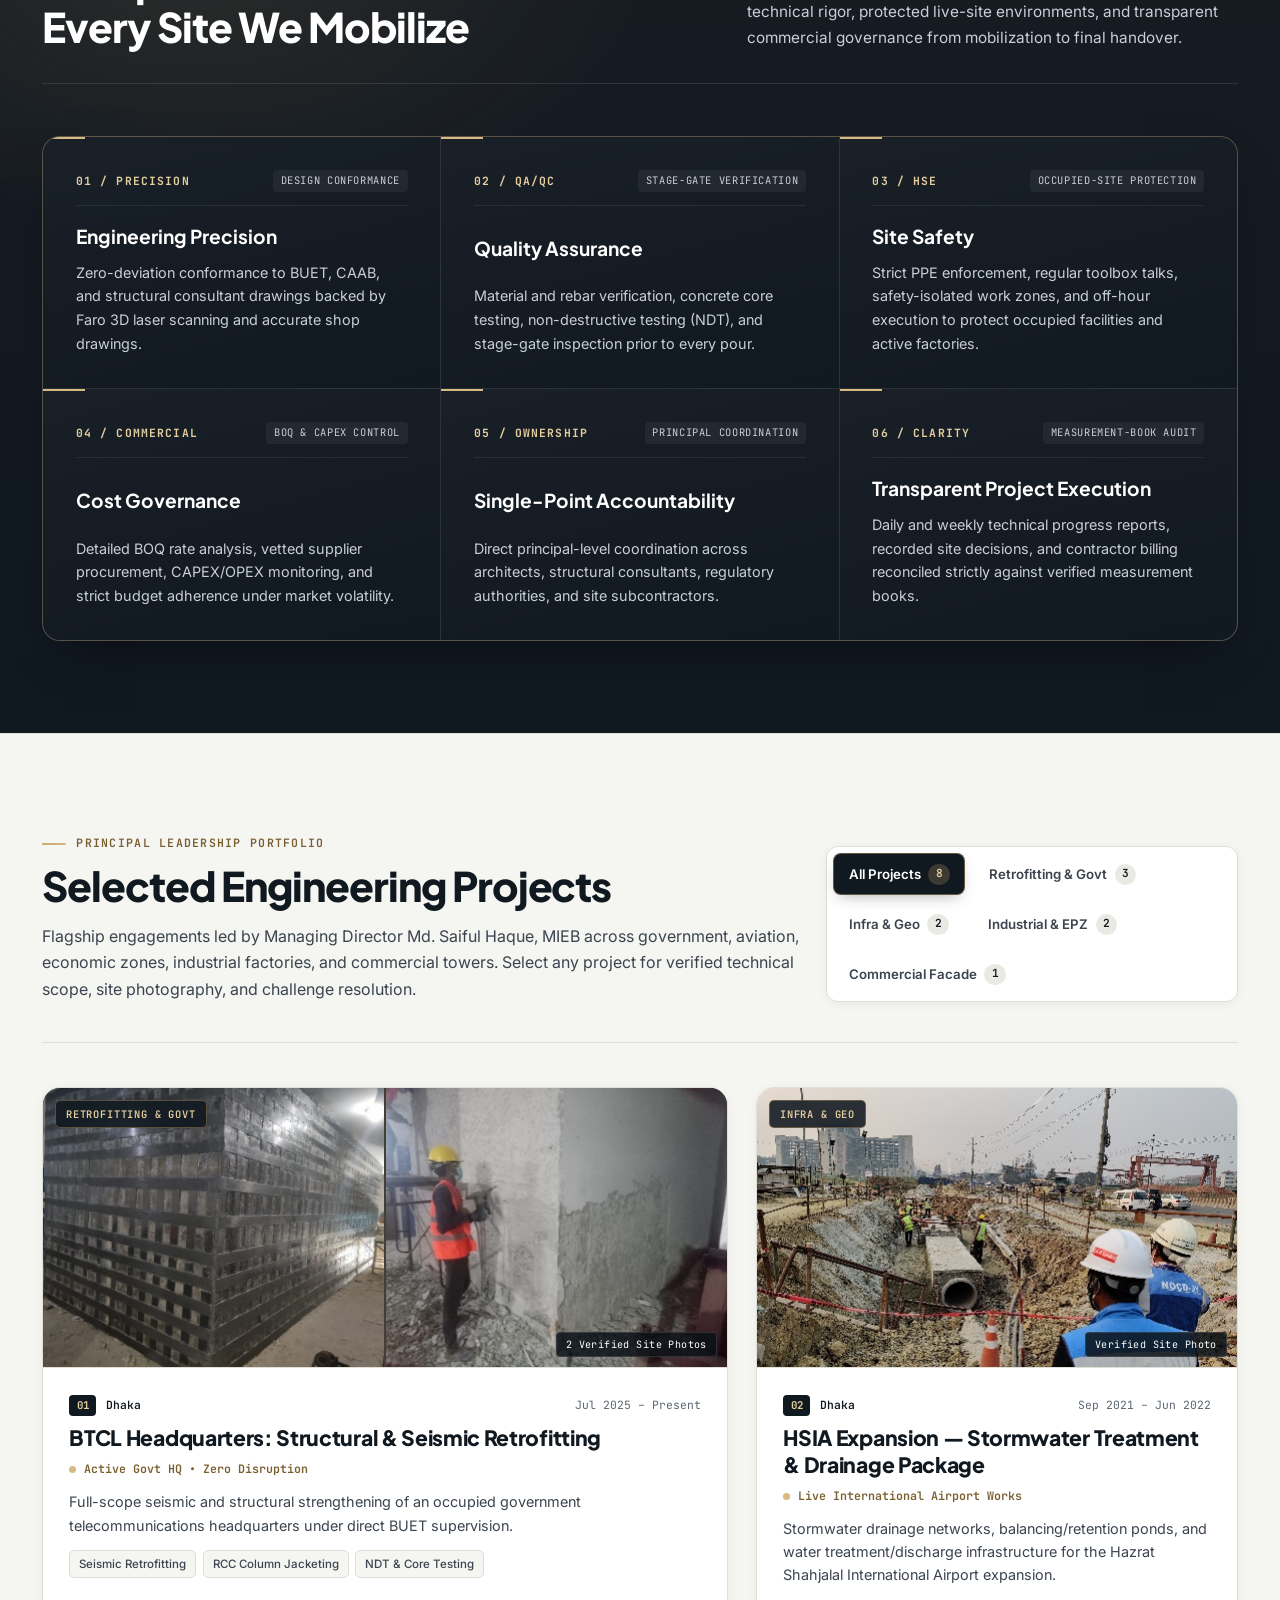
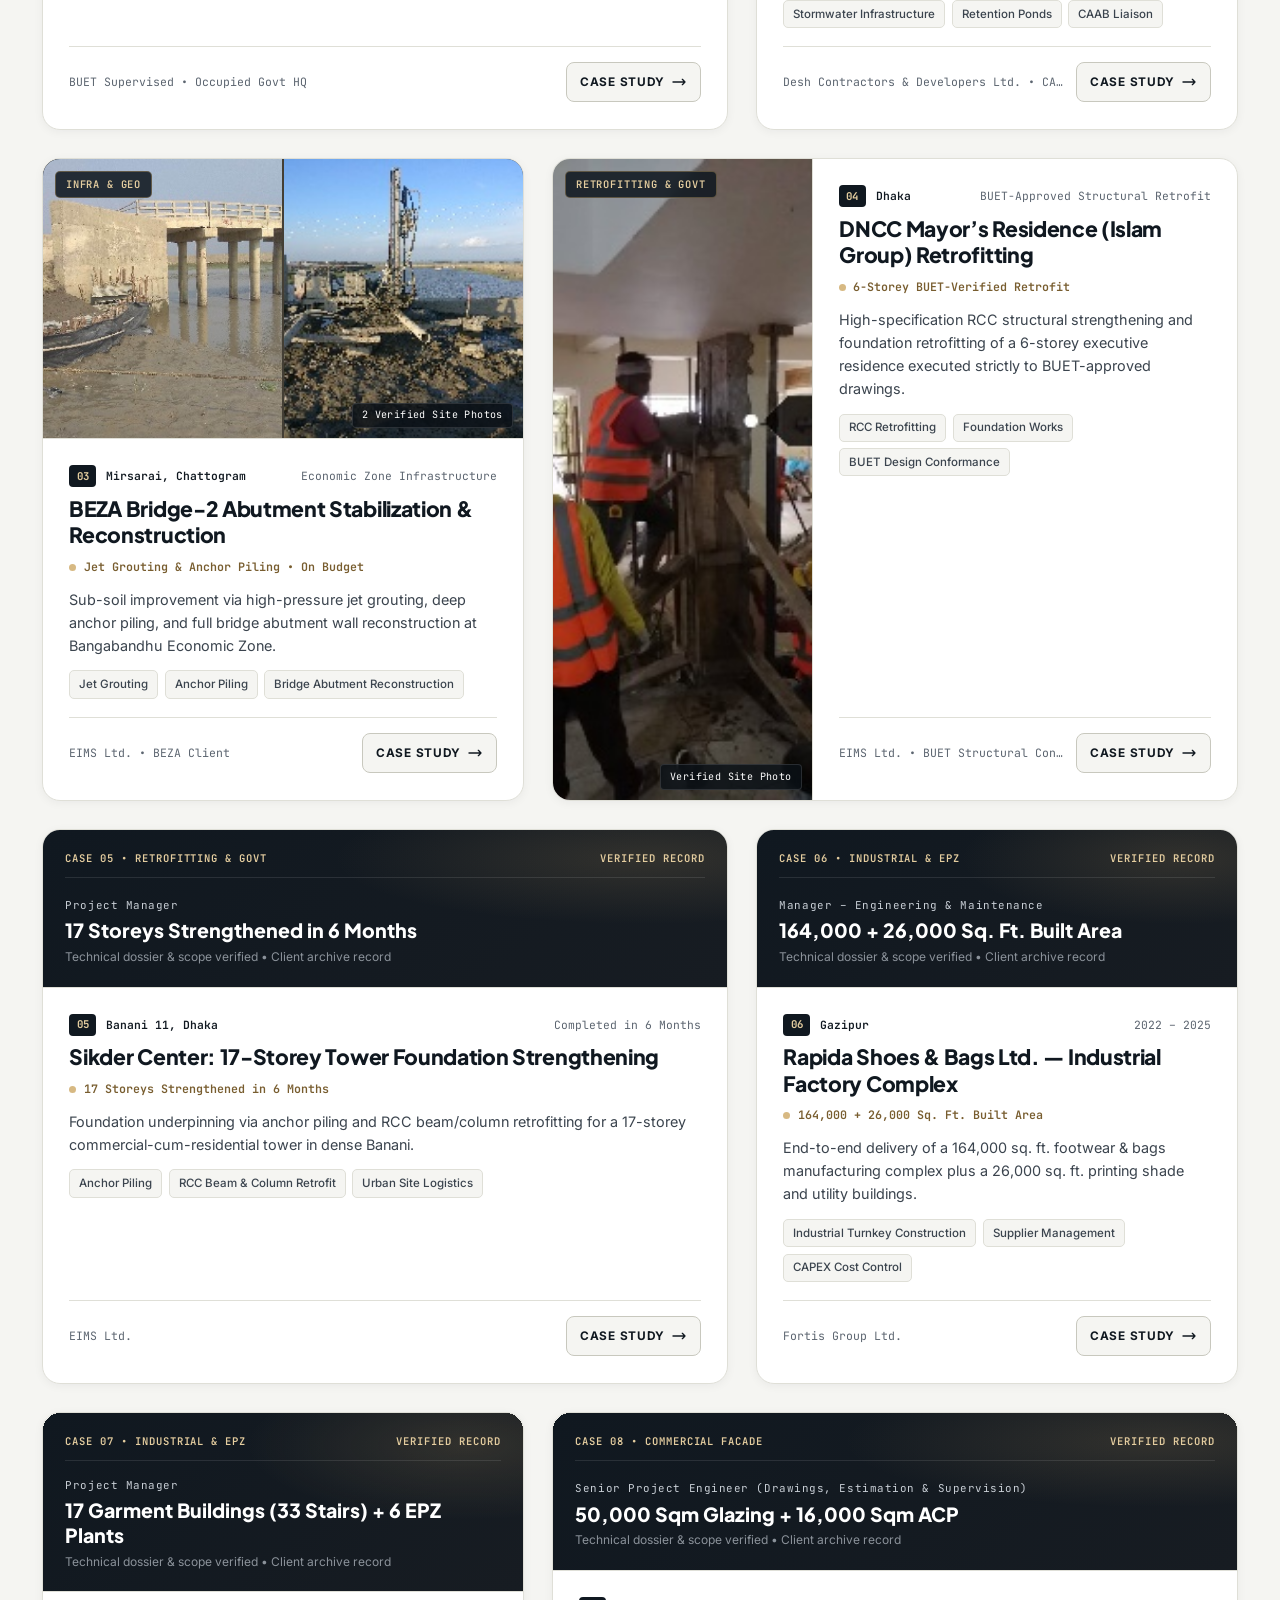
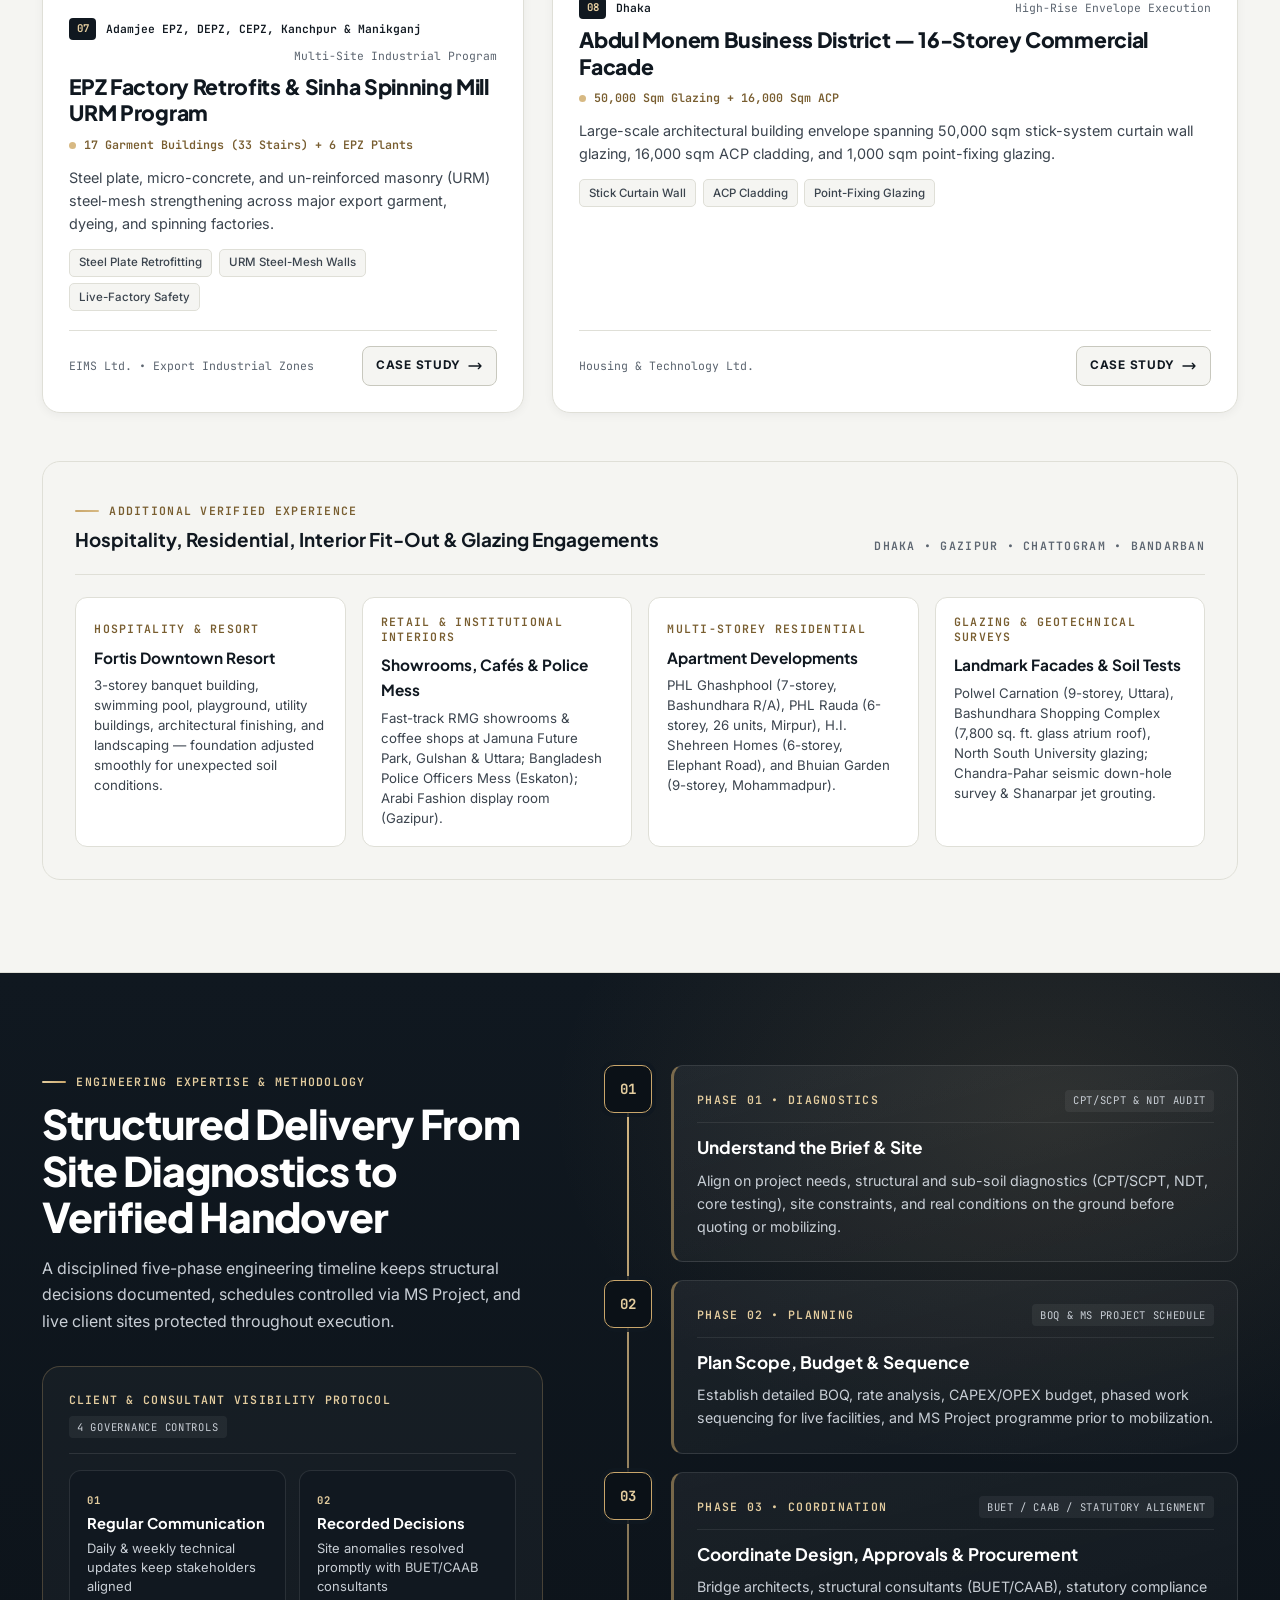
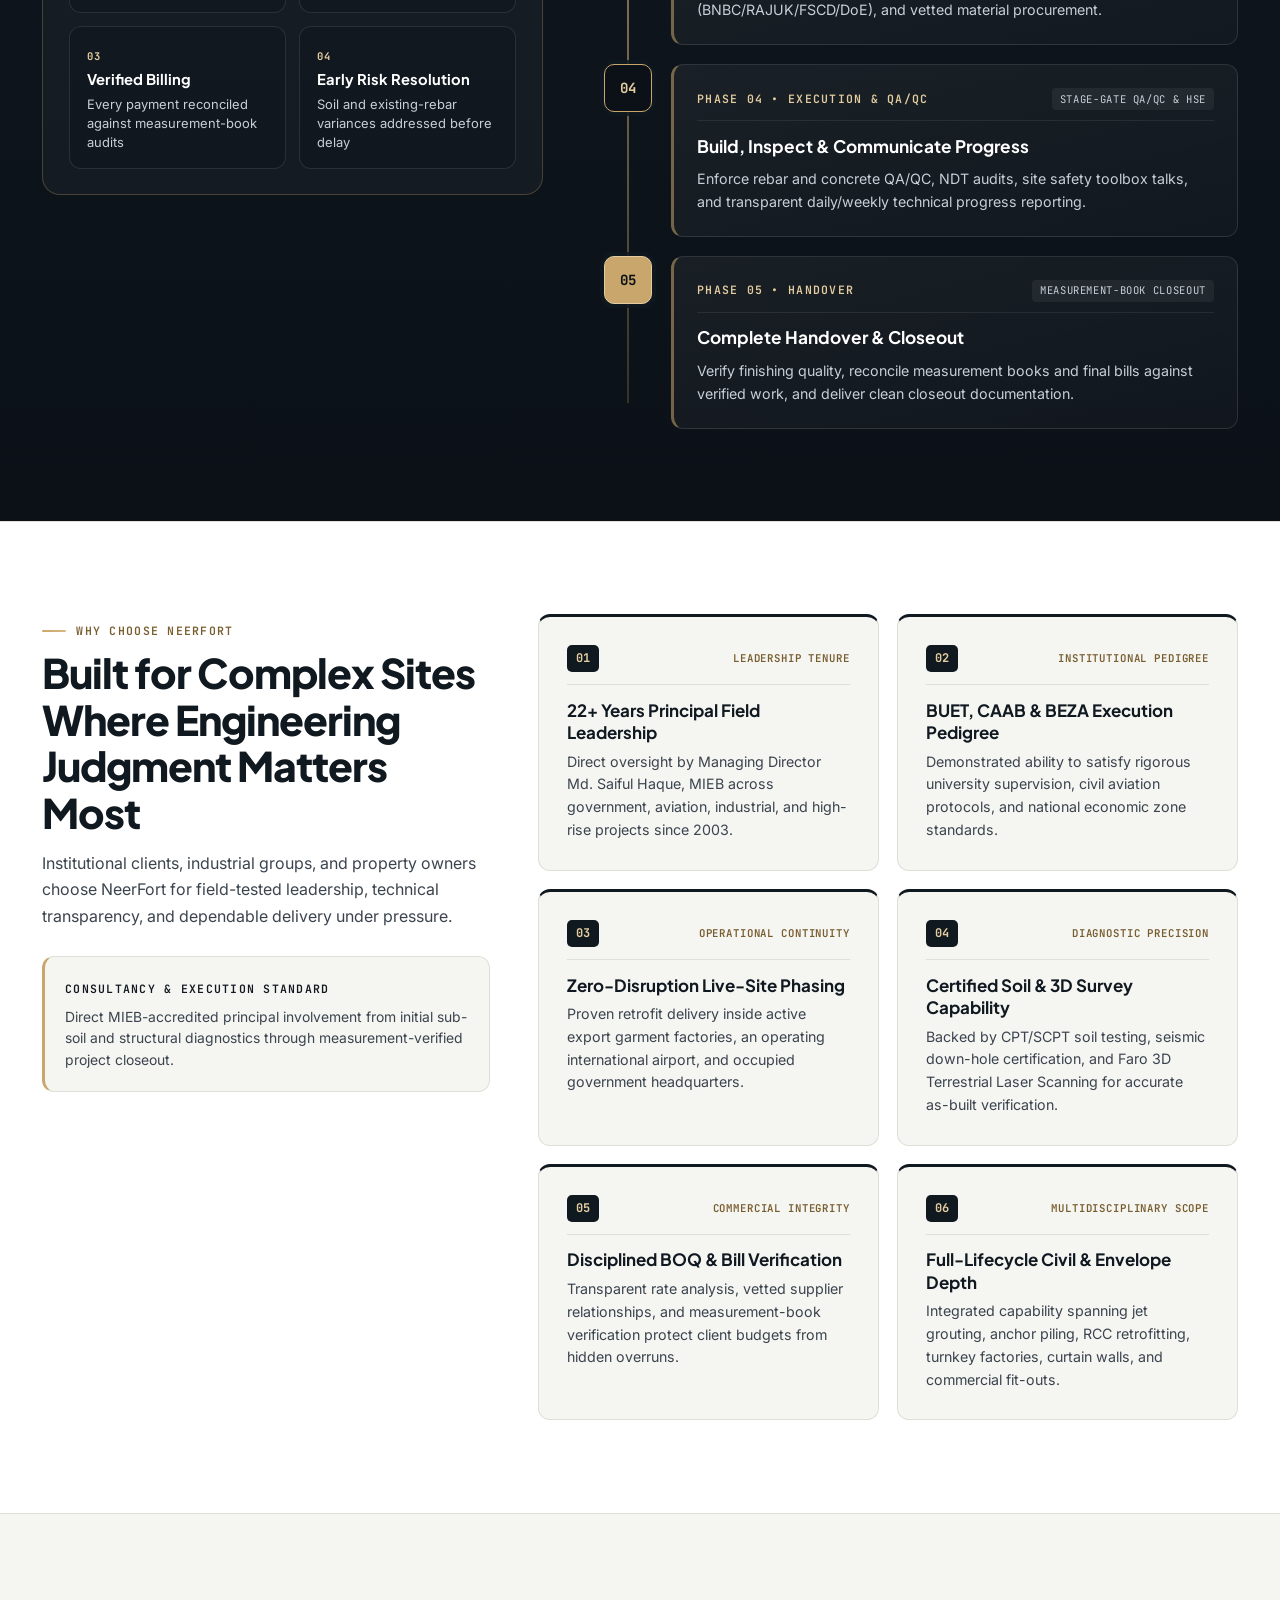
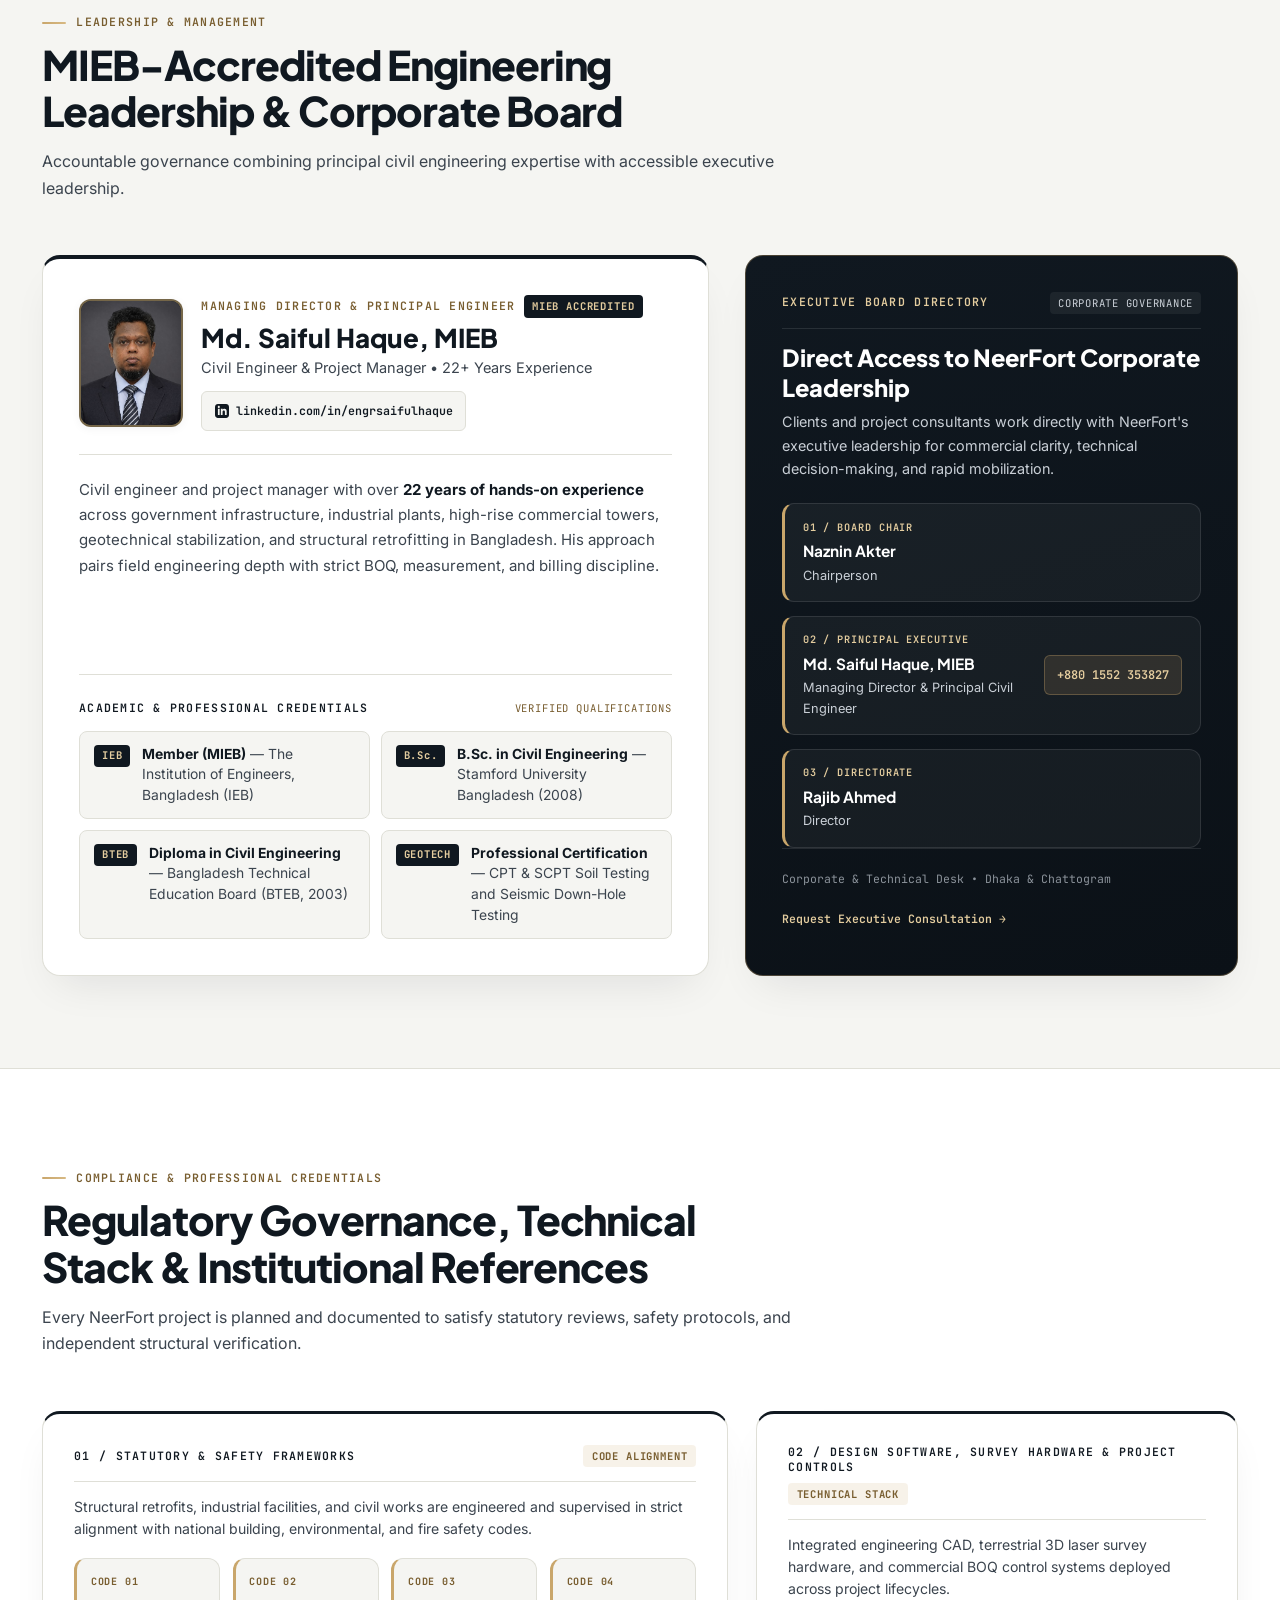
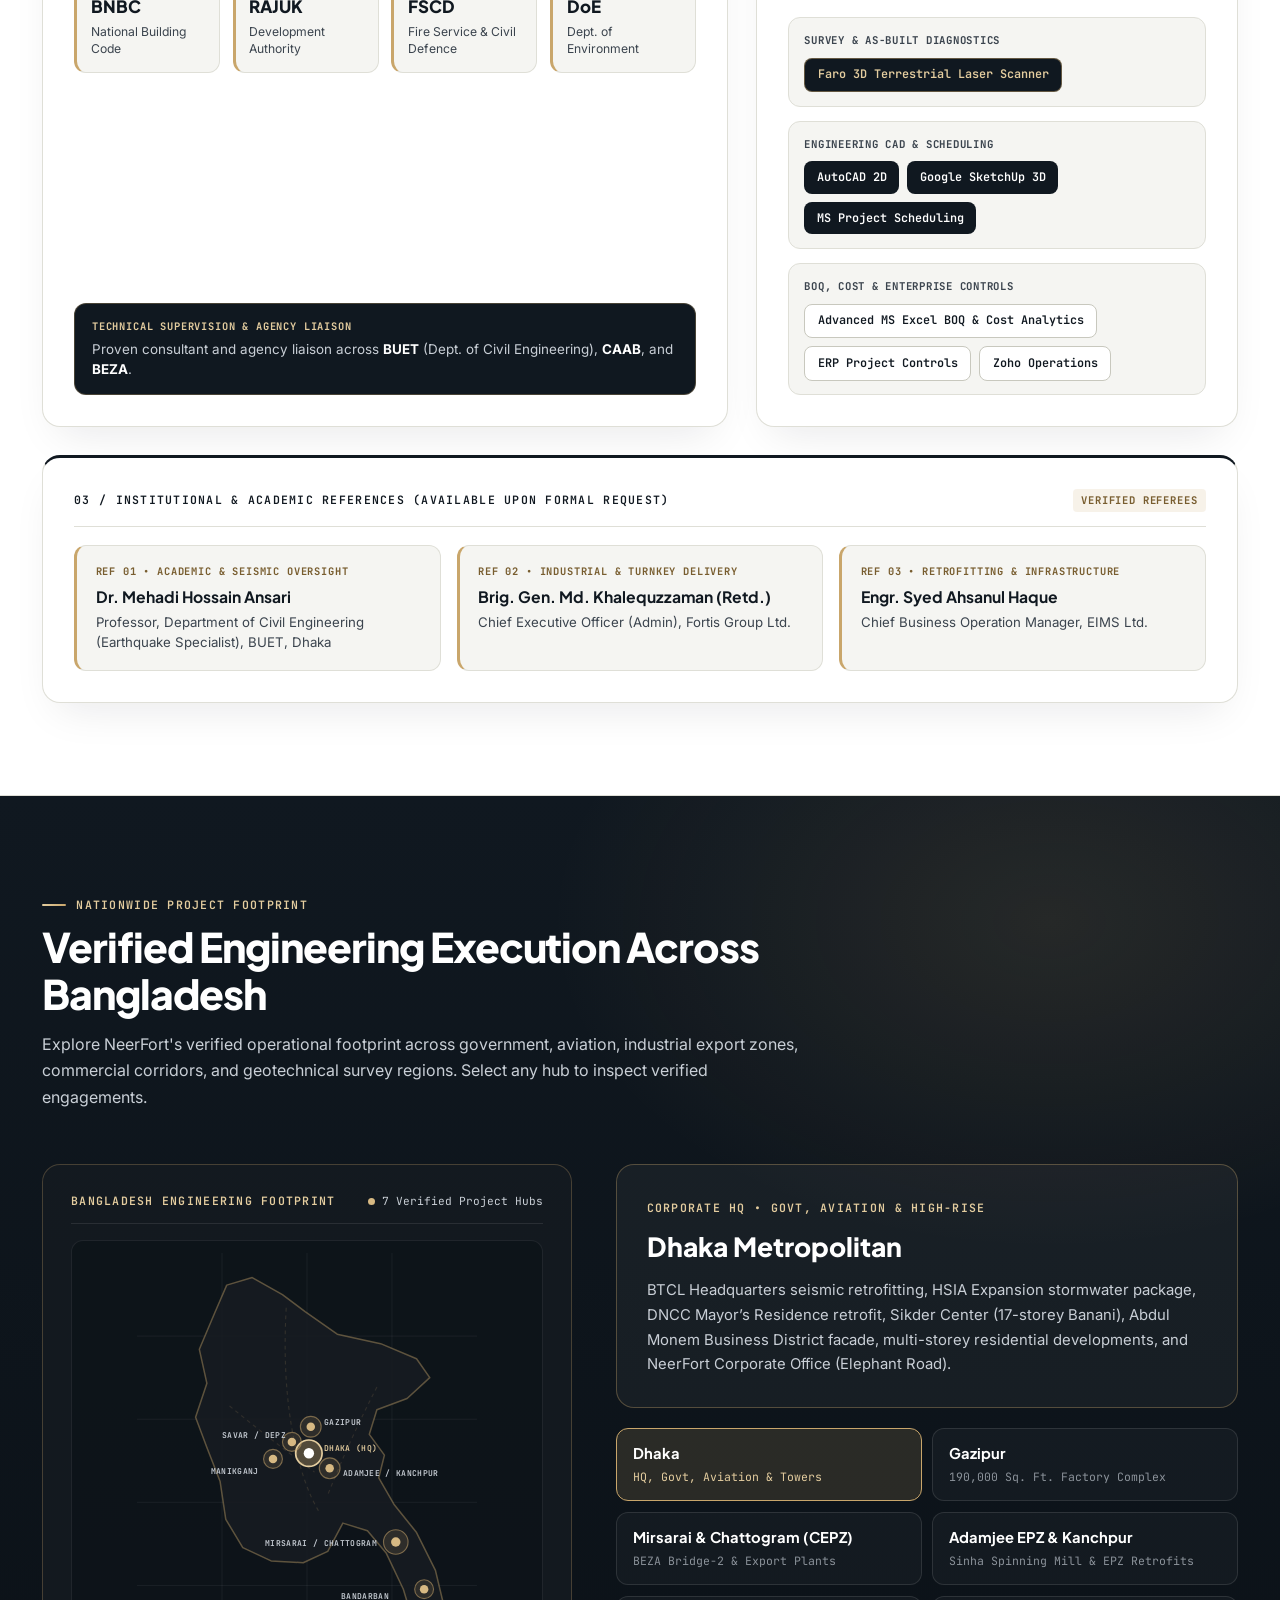
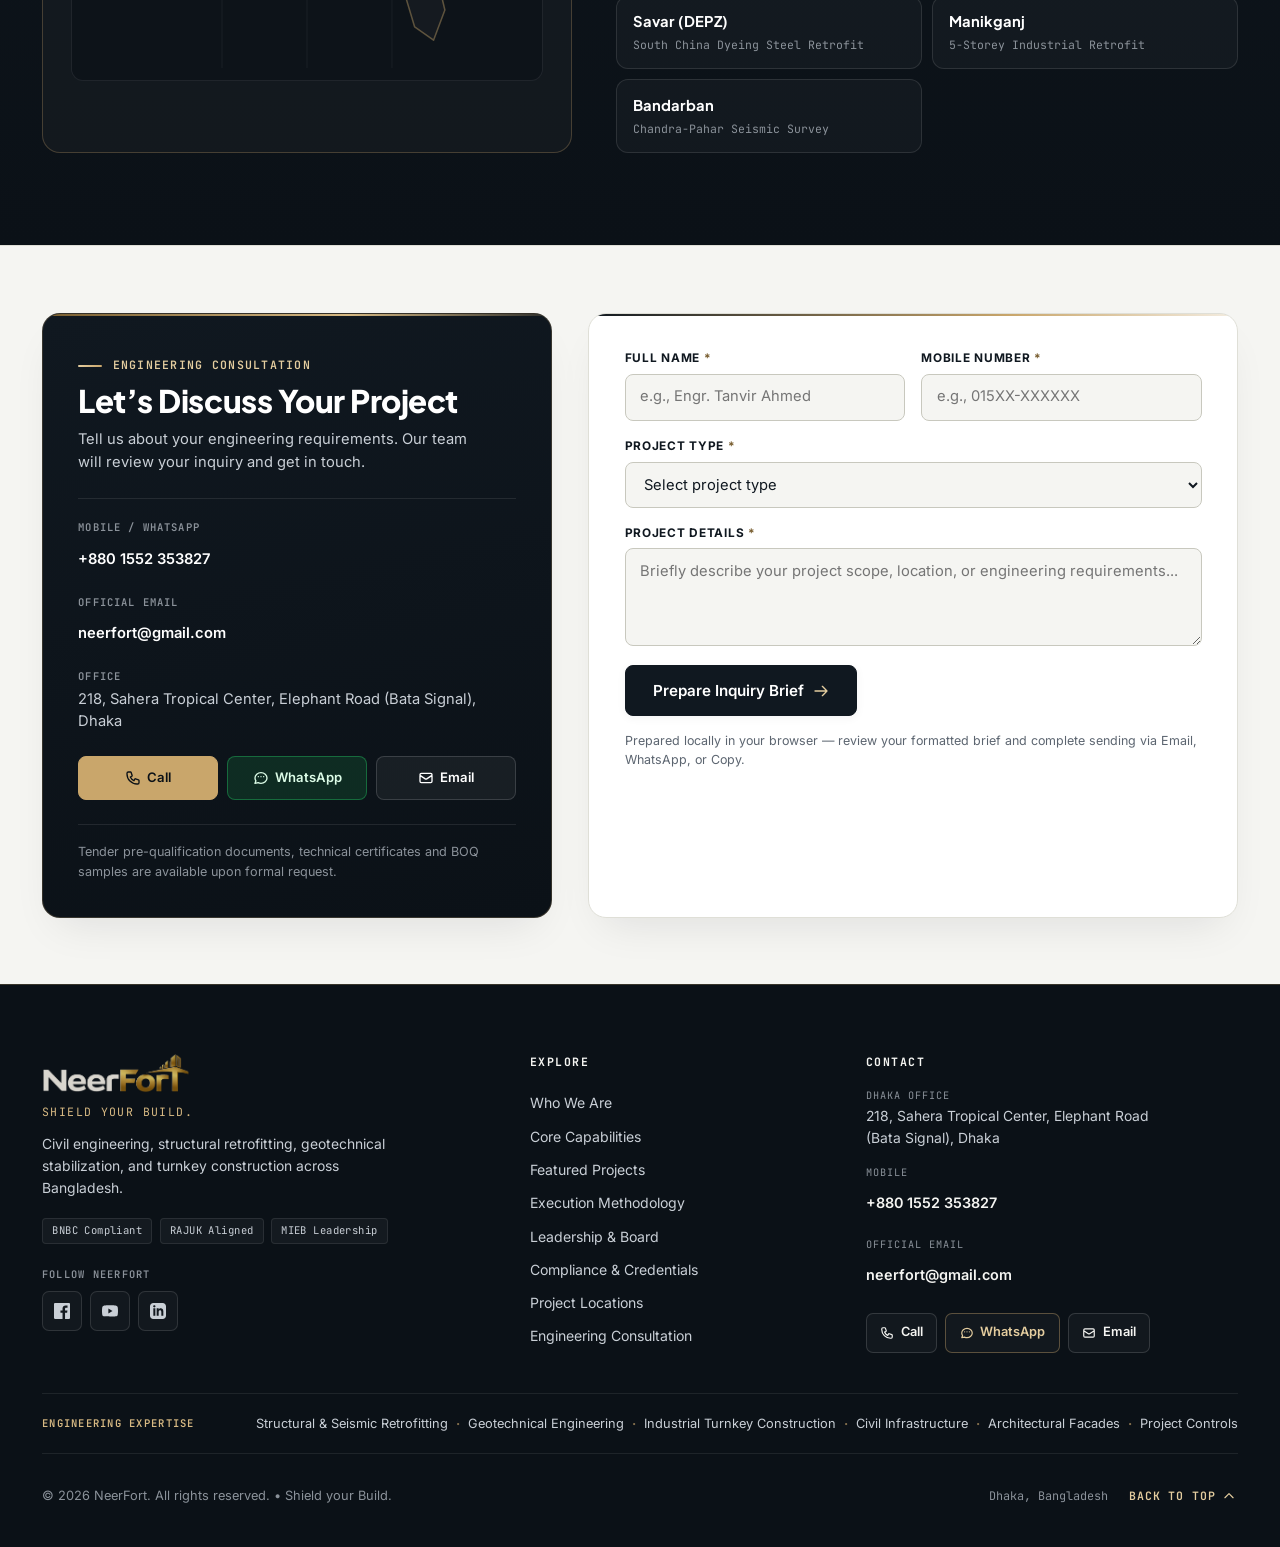
==== commit b0dc3653: "fix: complete Sprint 7 Phase 7.1 improvements" ====
--- a/index.html
+++ b/index.html
@@ -6,6 +6,7 @@
   <title>NeerFort — Shield your Build | Civil Engineering, Structural Retrofitting &amp; Turnkey Construction</title>
   <meta name="description" content="NeerFort delivers civil engineering, structural retrofitting, geotechnical stabilization, architectural facades, and turnkey construction across Bangladesh under MIEB-accredited leadership.">
   <meta name="theme-color" content="#101820">
+  <meta name="referrer" content="strict-origin-when-cross-origin">
   <link rel="canonical" href="https://ahasan39.github.io/Project-NeerFort-/">
 
   <meta property="og:title" content="NeerFort — Shield your Build | Civil Engineering &amp; Construction">
@@ -27,7 +28,18 @@
   <!-- Refined Architectural Typography with Graceful System Fallbacks -->
   <link rel="preconnect" href="https://fonts.googleapis.com">
   <link rel="preconnect" href="https://fonts.gstatic.com" crossorigin>
-  <link href="https://fonts.googleapis.com/css2?family=Inter:wght@400;500;600;700&family=JetBrains+Mono:wght@400;500;600&family=Plus+Jakarta+Sans:wght@600;700;800&display=swap" rel="stylesheet">
+  <link
+    rel="preload"
+    as="style"
+    href="https://fonts.googleapis.com/css2?family=Inter:wght@400;500;600;700&family=JetBrains+Mono:wght@400;500;600&family=Plus+Jakarta+Sans:wght@600;700;800&display=swap"
+    onload="this.onload=null;this.rel='stylesheet'"
+  >
+  <noscript>
+    <link
+      rel="stylesheet"
+      href="https://fonts.googleapis.com/css2?family=Inter:wght@400;500;600;700&family=JetBrains+Mono:wght@400;500;600&family=Plus+Jakarta+Sans:wght@600;700;800&display=swap"
+    >
+  </noscript>
 
   <link rel="stylesheet" href="assets/css/styles.css">
 
--- a/assets/css/styles.css
+++ b/assets/css/styles.css
@@ -20,7 +20,7 @@
   --gold-300: #E4CD9F;
   --gold-400: #D7B983;
   --gold-500: var(--color-gold);
-  --gold-600: #9A7942;
+  --gold-600: #785D2F;
   --gold-700: #785D2F;
 
   /* Surfaces & Borders */
@@ -691,6 +691,7 @@
   background-color: var(--color-navy);
   color: var(--ink-on-dark);
   min-height: 420px;
+  height: clamp(420px, 61vh, 580px);
   height: clamp(420px, 61svh, 580px);
   max-height: 580px;
   padding-top: calc(var(--header-height) + env(safe-area-inset-top, 0px) + 0.5rem);
@@ -2509,6 +2510,7 @@
   border-radius: 5px;
   background-color: rgba(16, 24, 32, 0.88);
   border: 1px solid rgba(201, 166, 107, 0.38);
+  -webkit-backdrop-filter: blur(6px);
   backdrop-filter: blur(6px);
   color: var(--gold-300);
   font-family: var(--font-mono);
@@ -3960,6 +3962,7 @@
   justify-content: center;
   padding: 1rem;
   background-color: rgba(6, 12, 27, 0.78);
+  -webkit-backdrop-filter: blur(5px);
   backdrop-filter: blur(5px);
 }
 
@@ -3970,6 +3973,7 @@
 .modal-dialog {
   width: 100%;
   max-width: 720px;
+  max-height: 90vh;
   max-height: 90dvh;
   overflow-y: auto;
   background-color: var(--bg-surface);
@@ -4729,6 +4733,7 @@
   }
   .utility-bar { display: block; }
   .hero {
+    height: calc(100vh - var(--utility-height));
     height: calc(100svh - var(--utility-height));
     min-height: 580px;
     max-height: 864px;
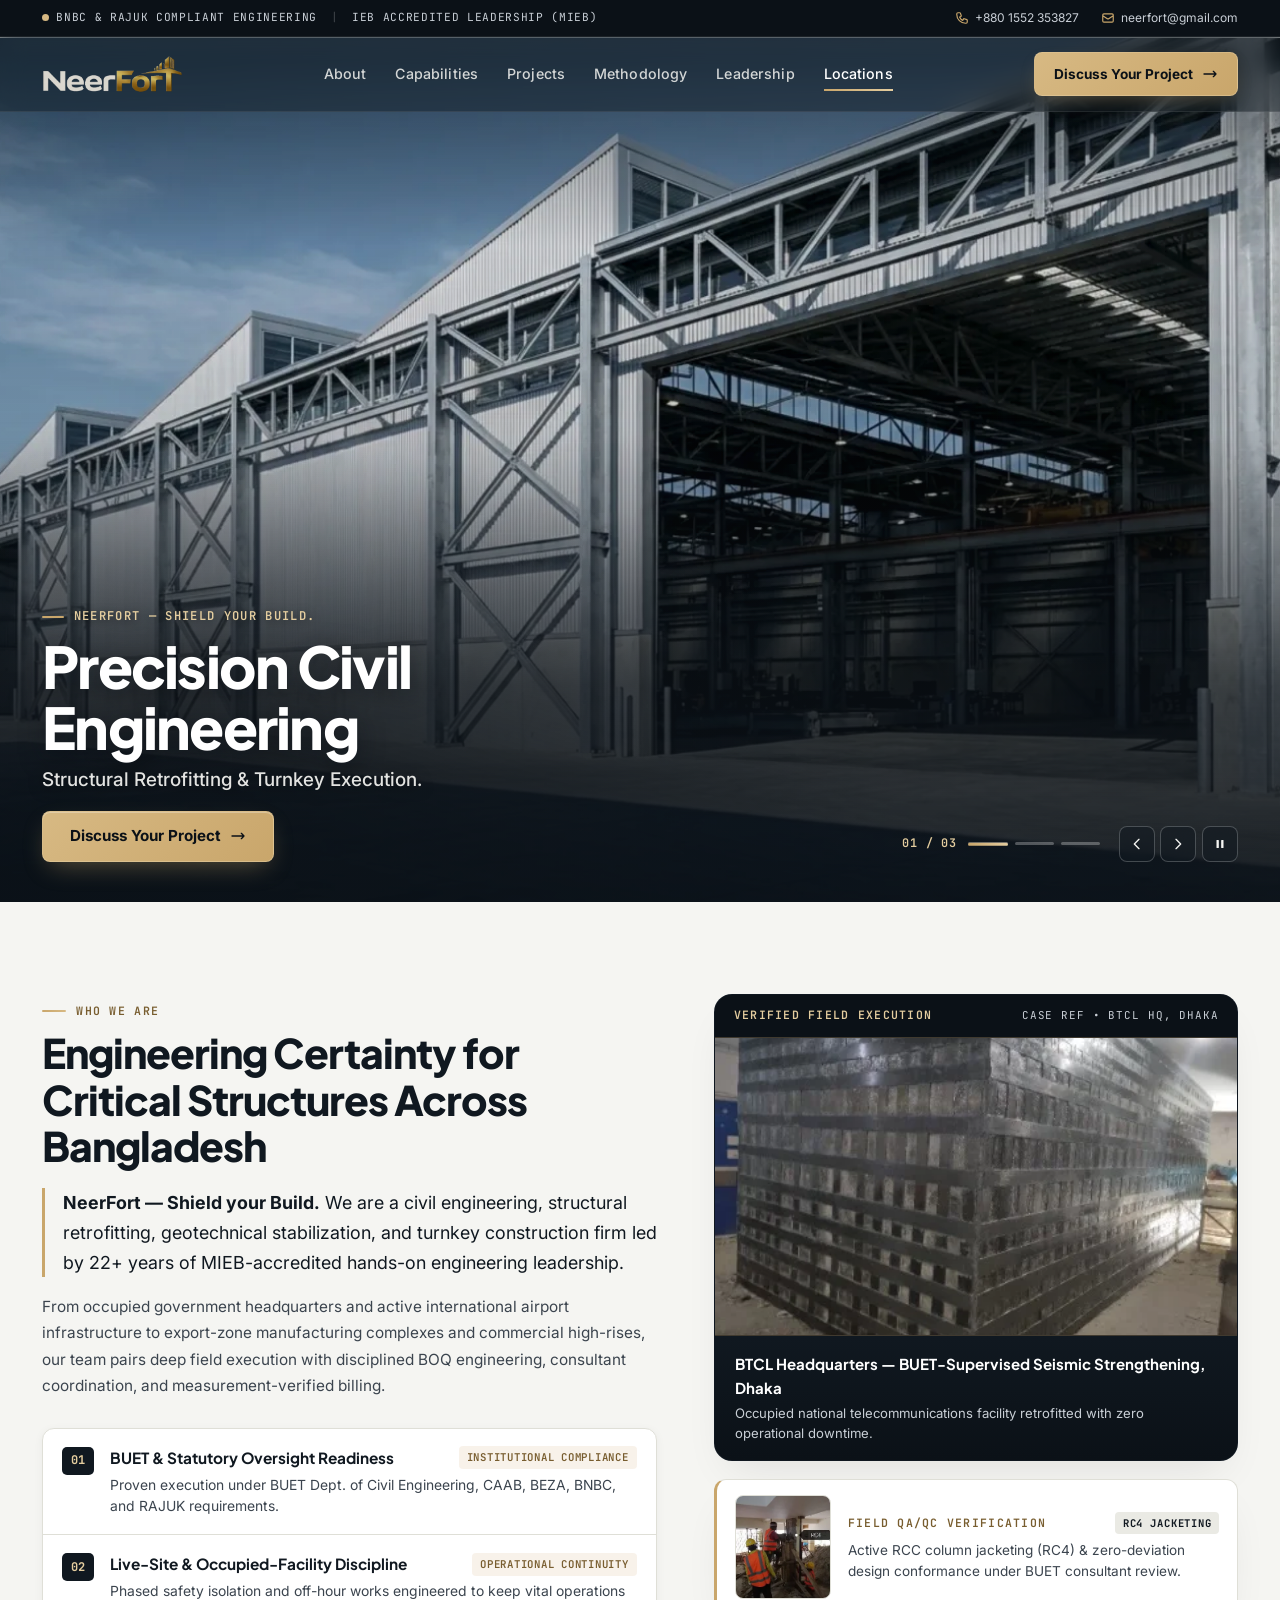
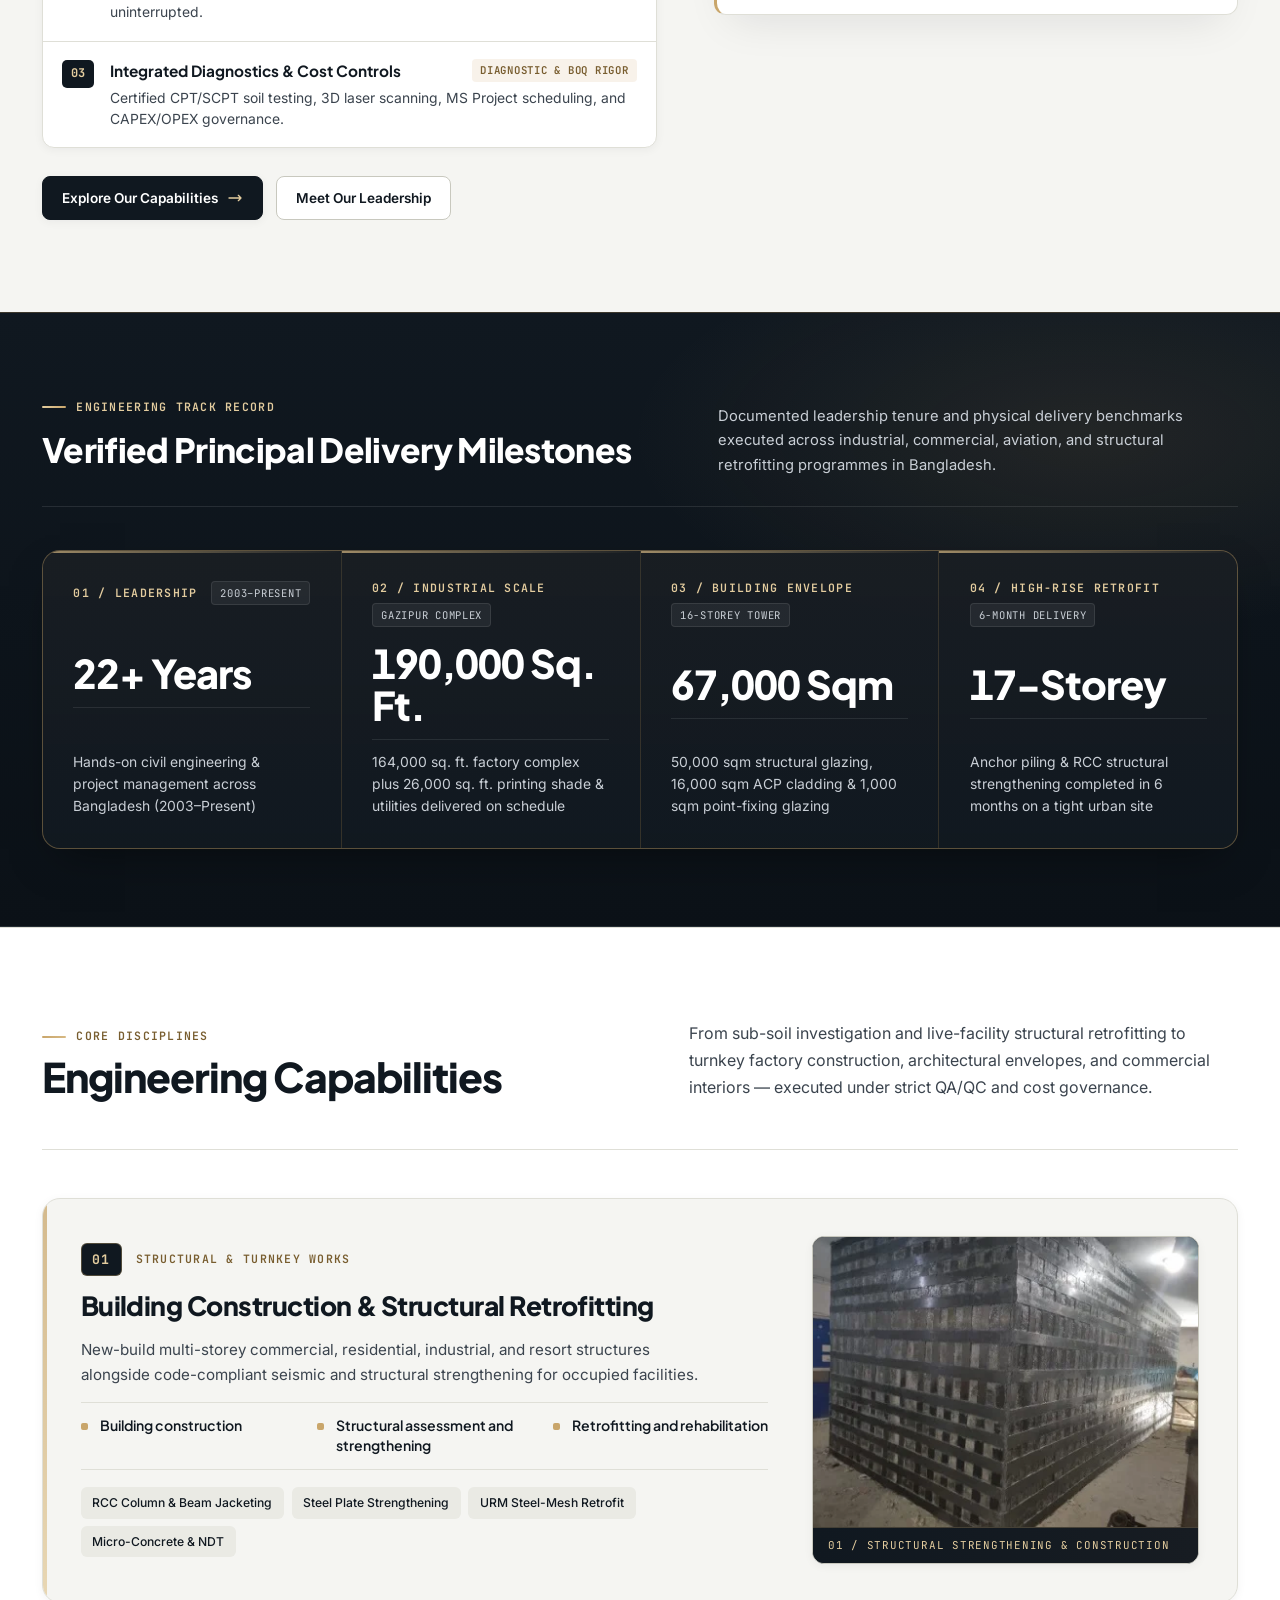
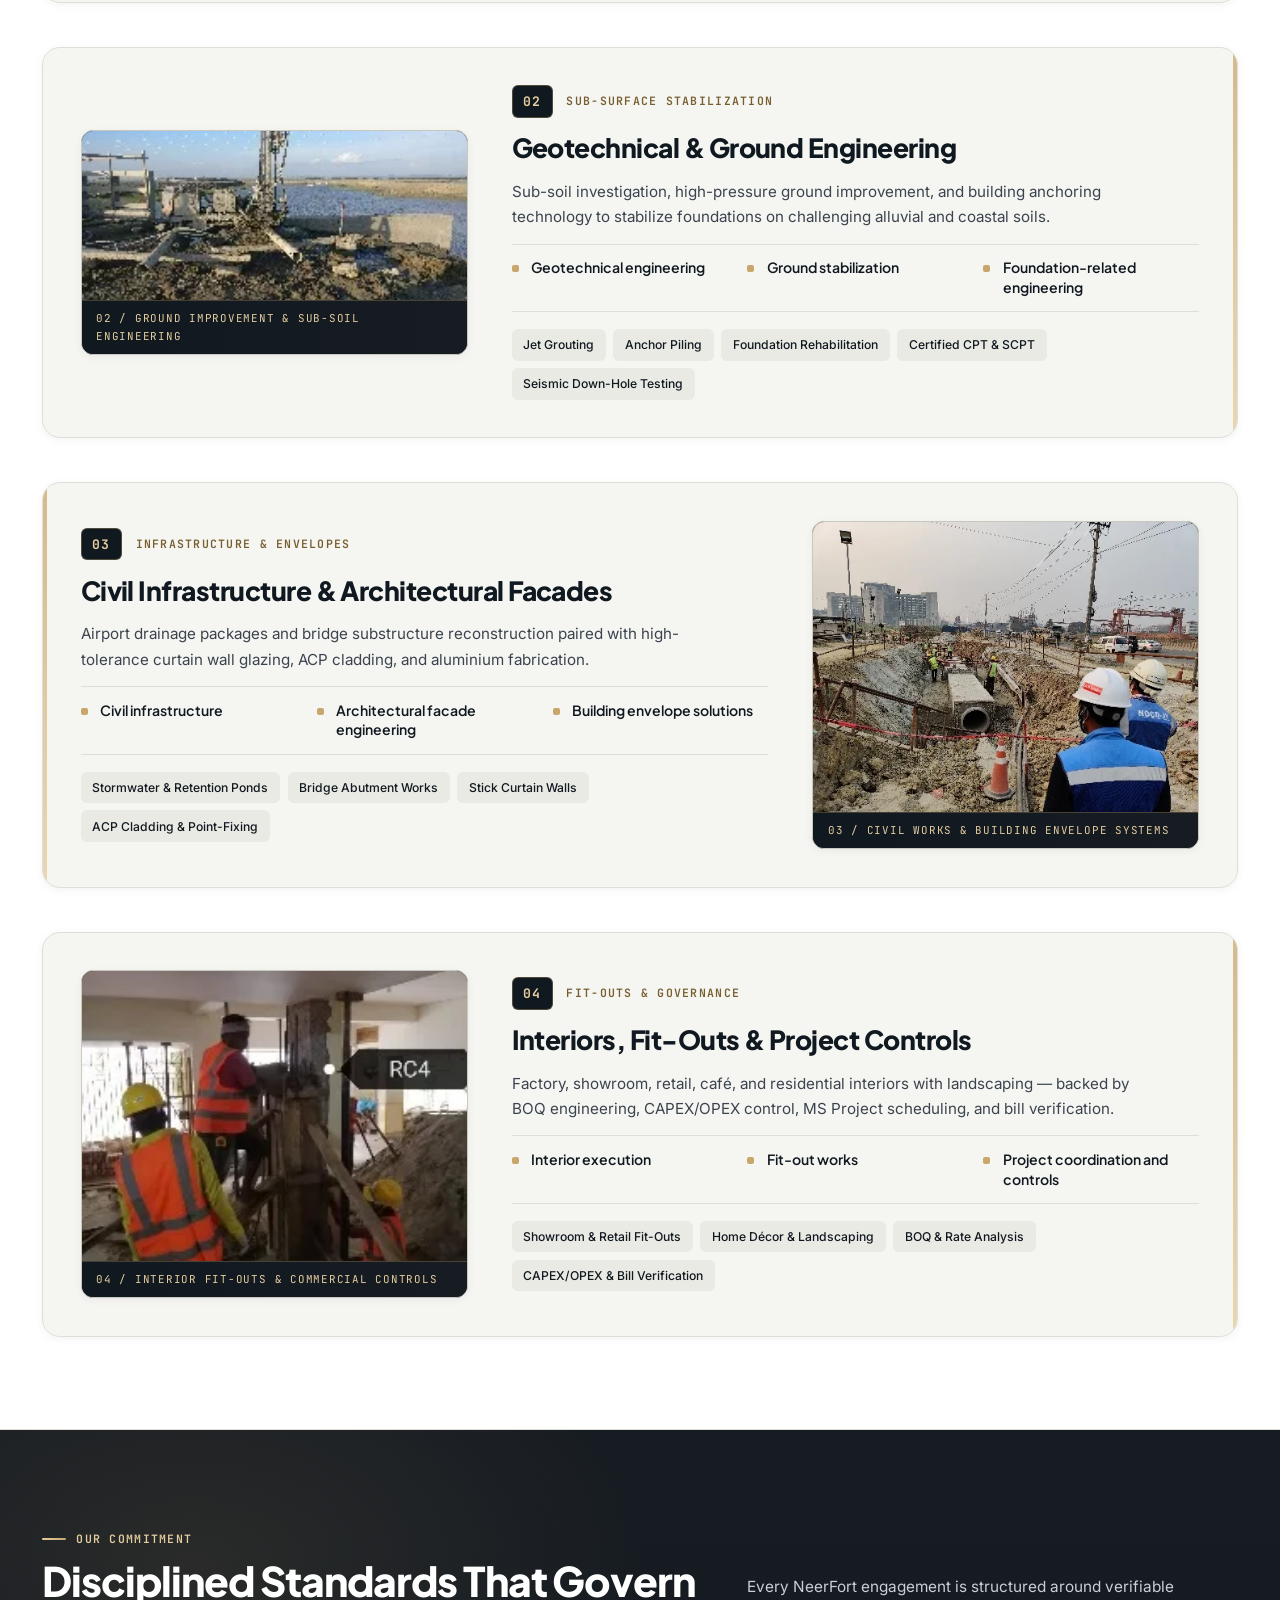
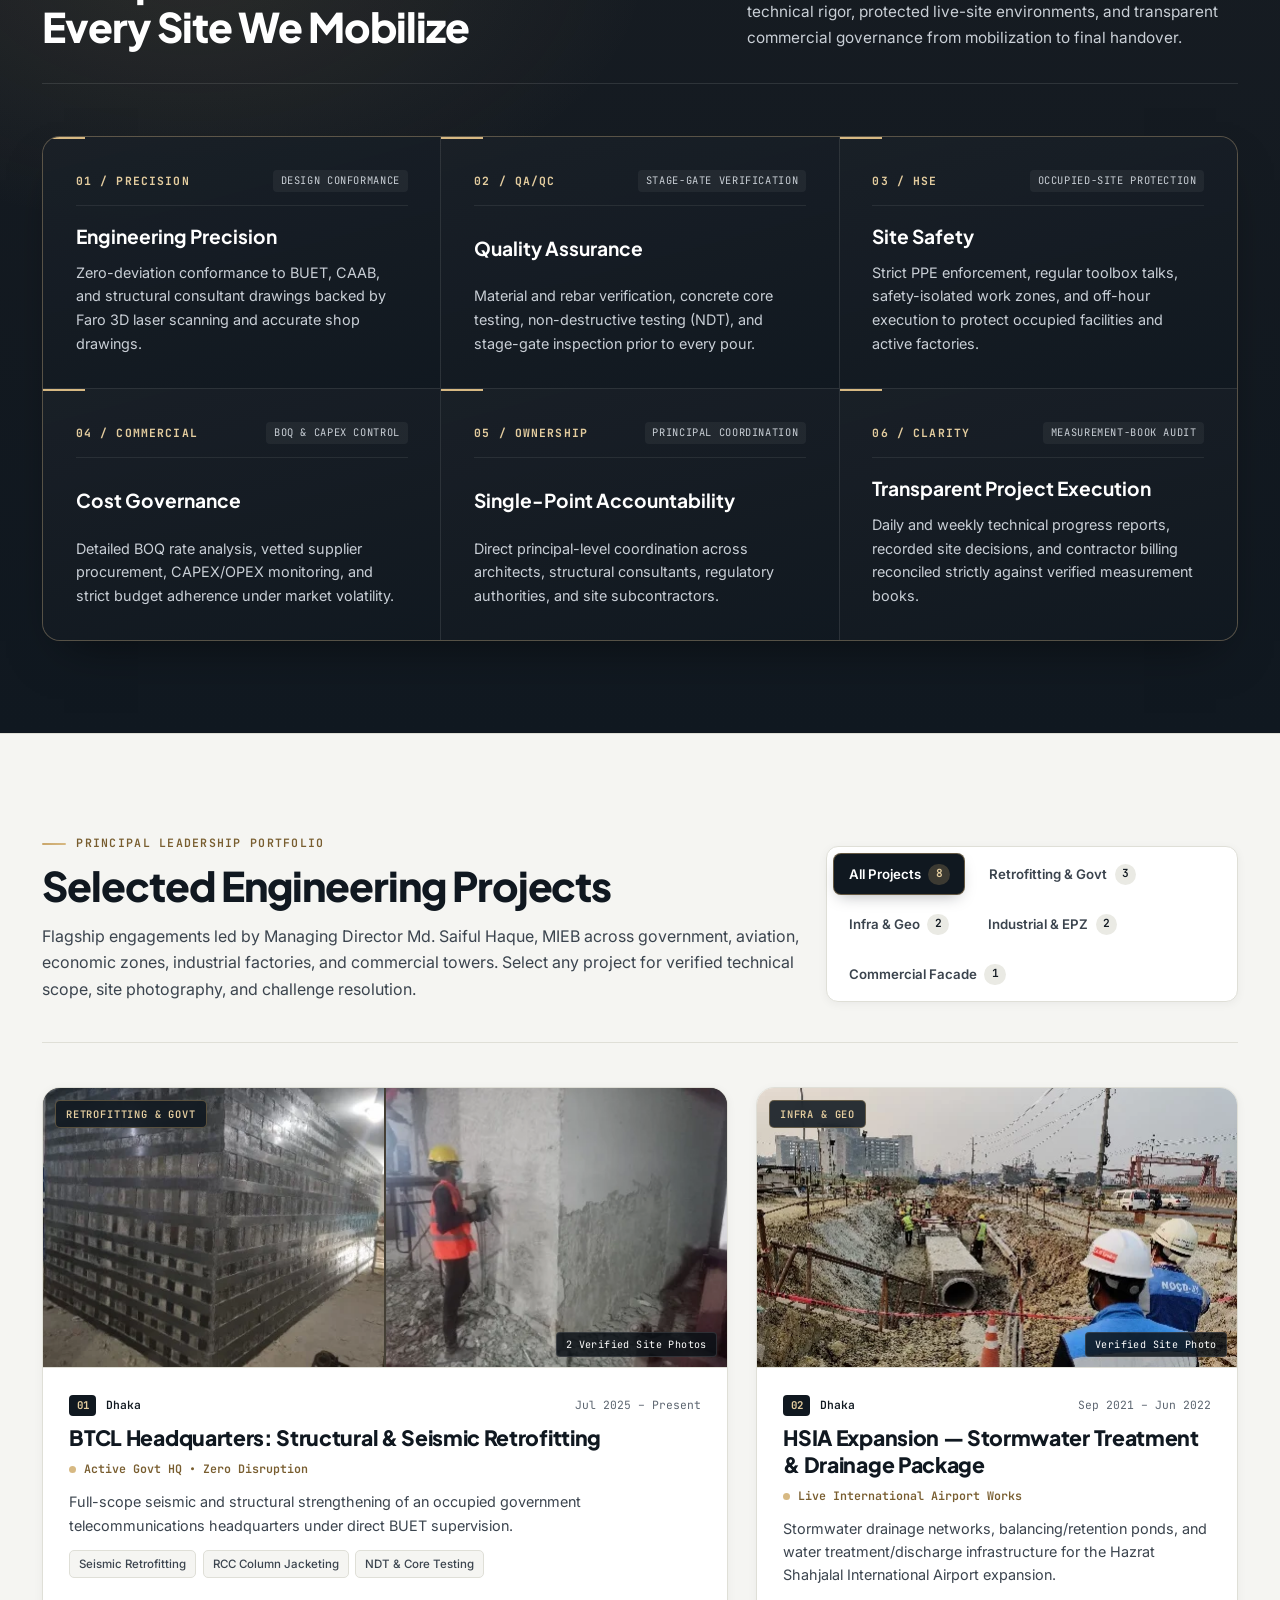
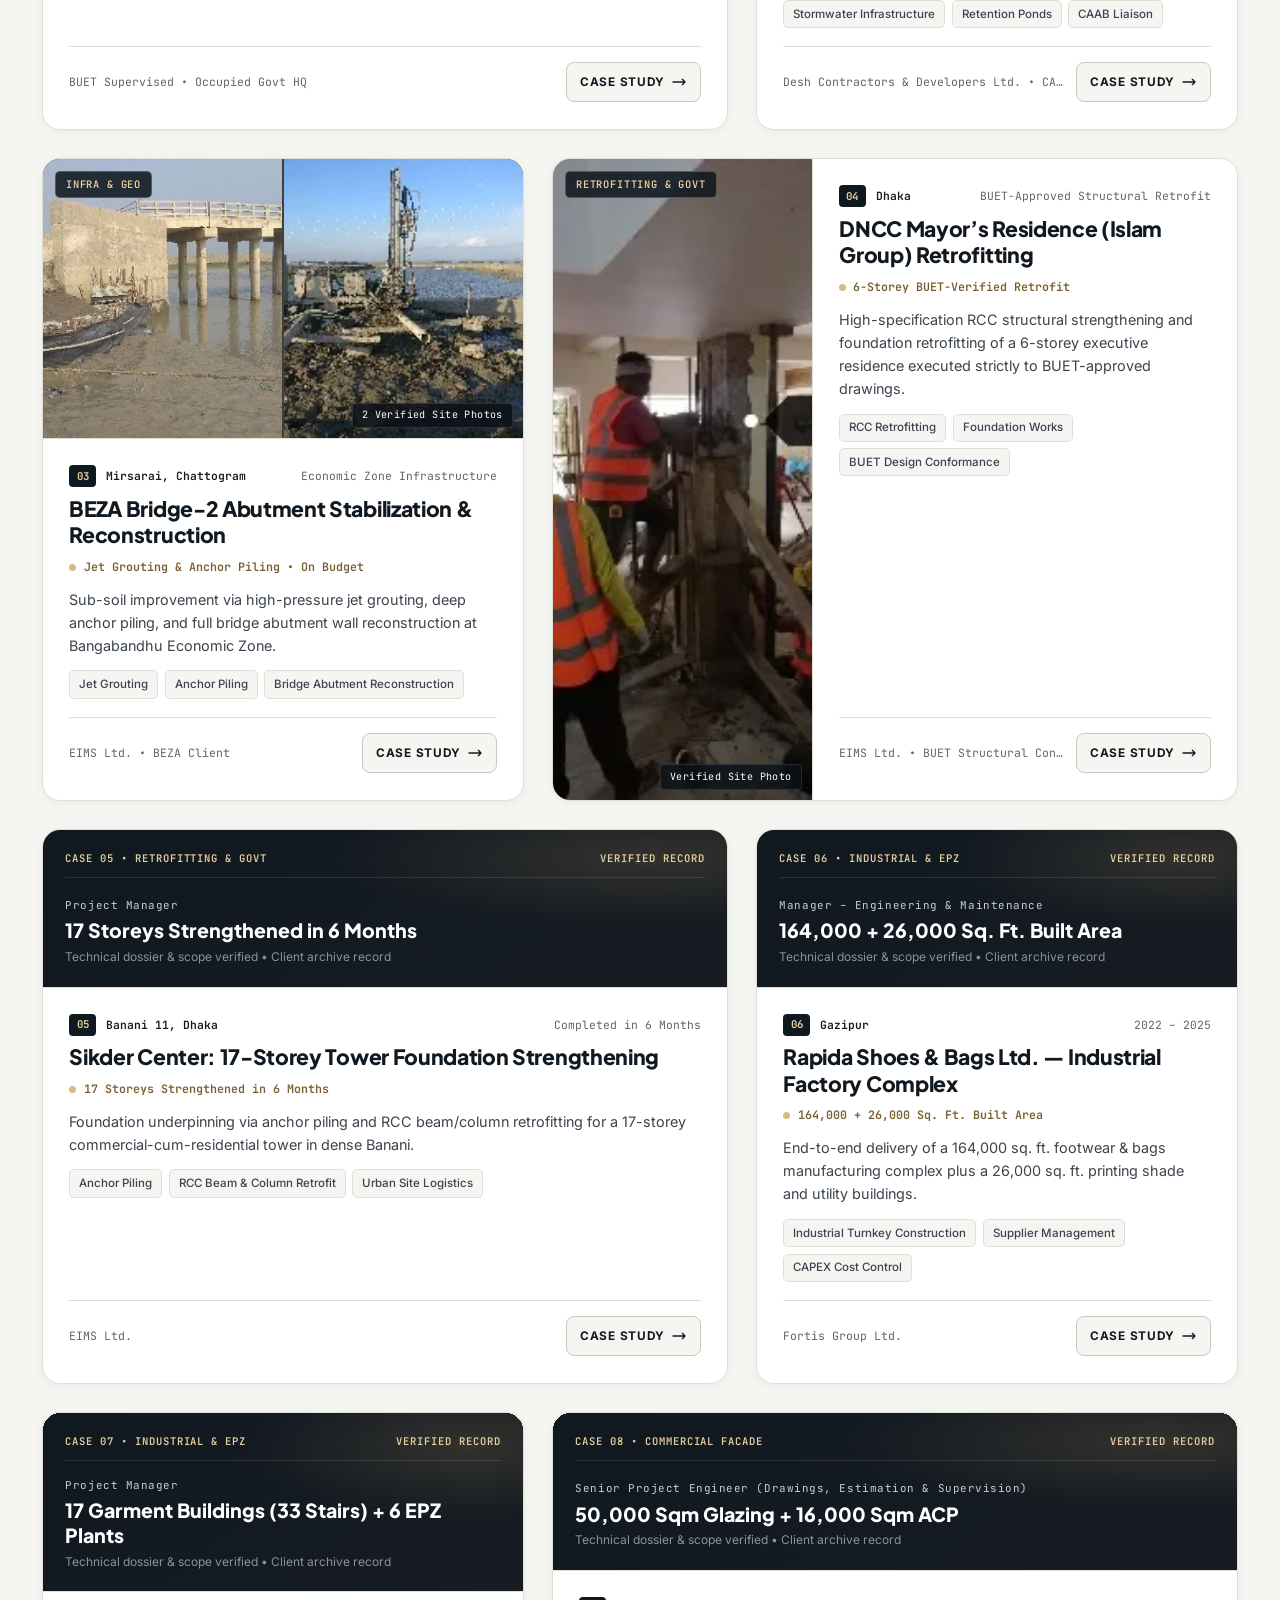
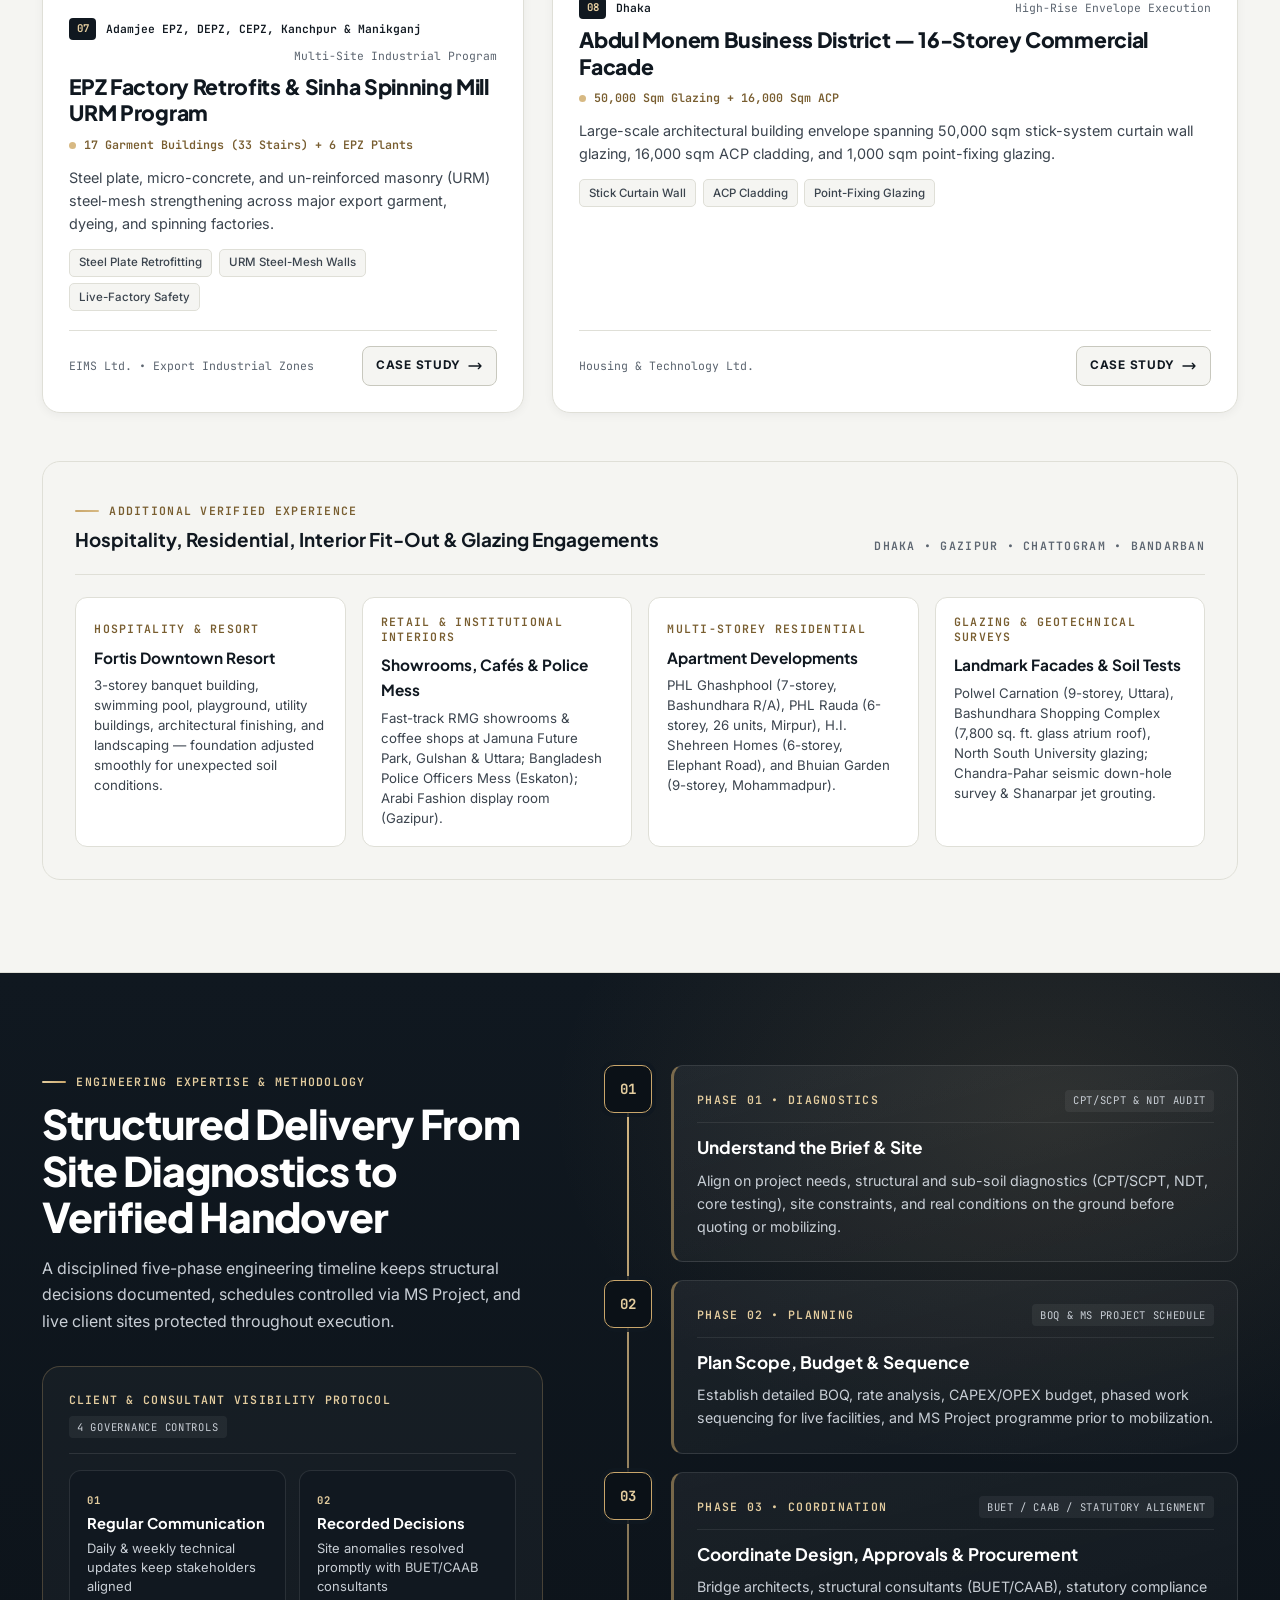
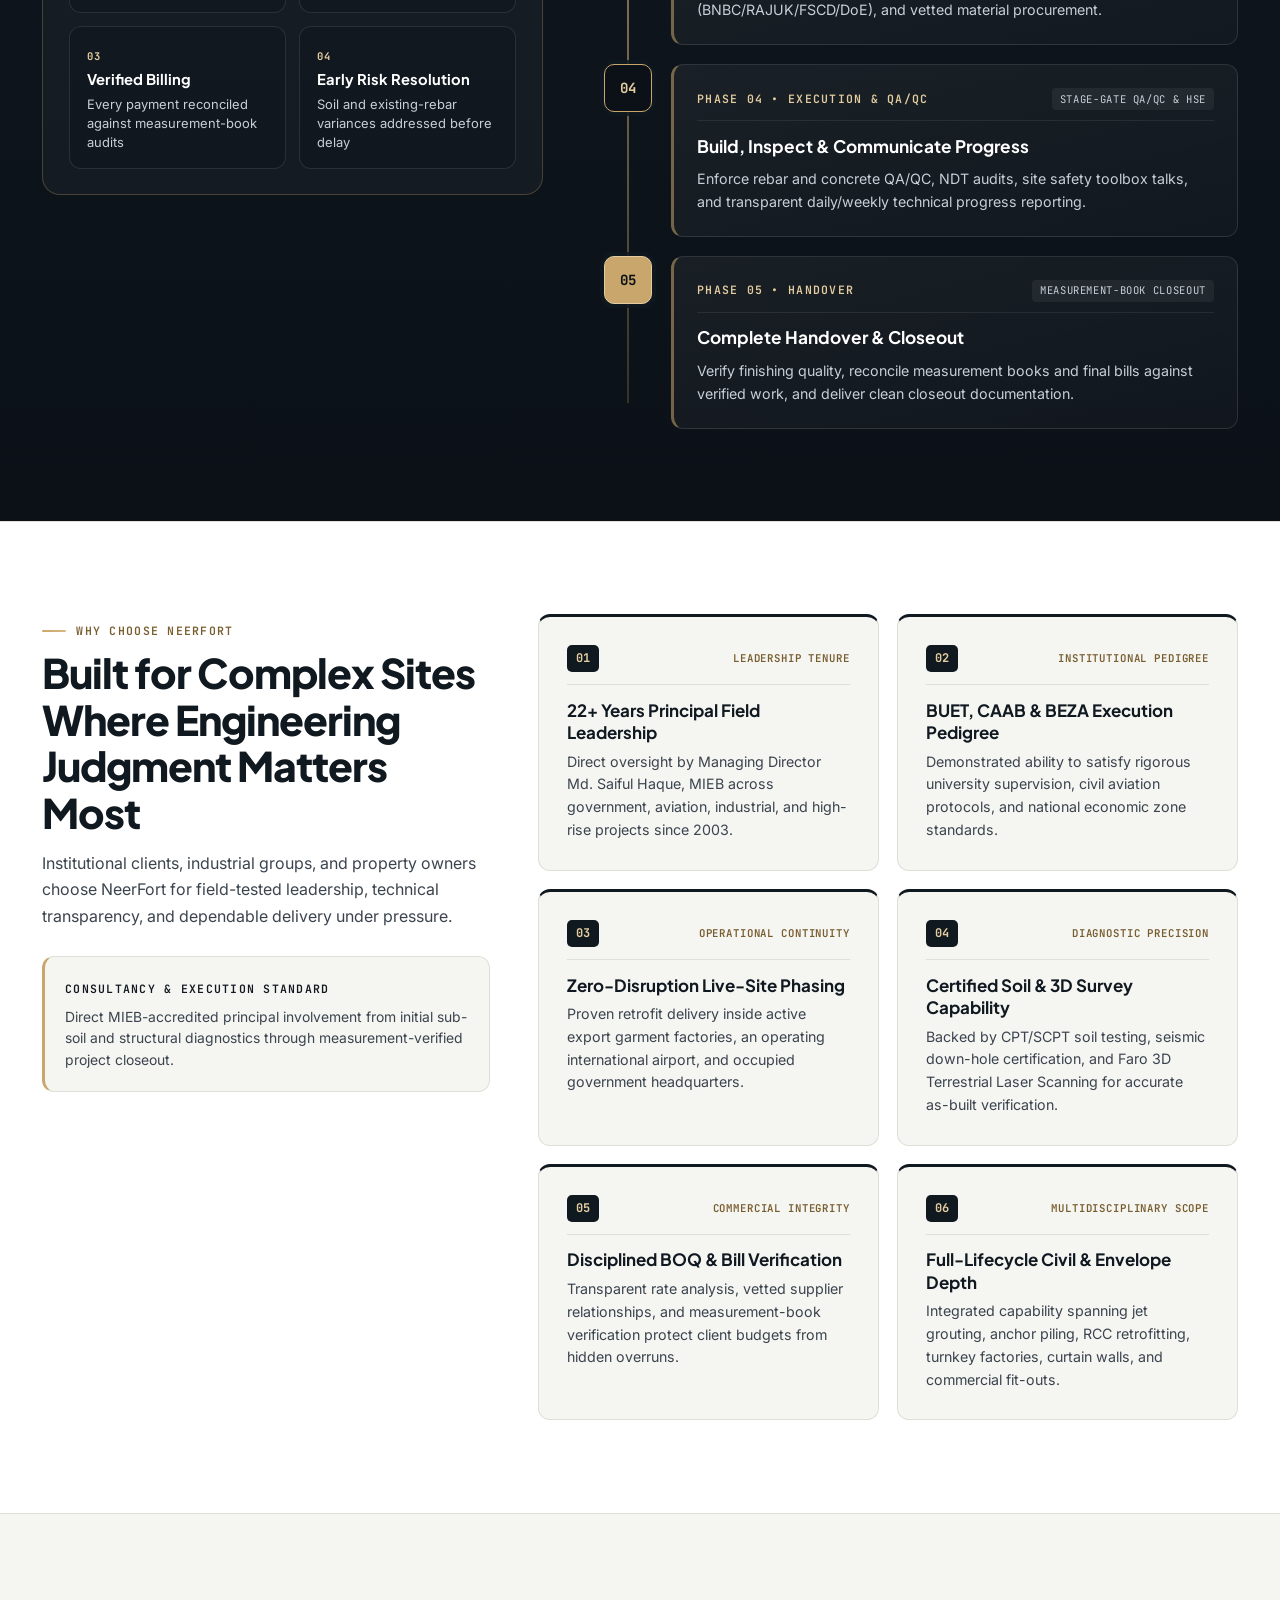
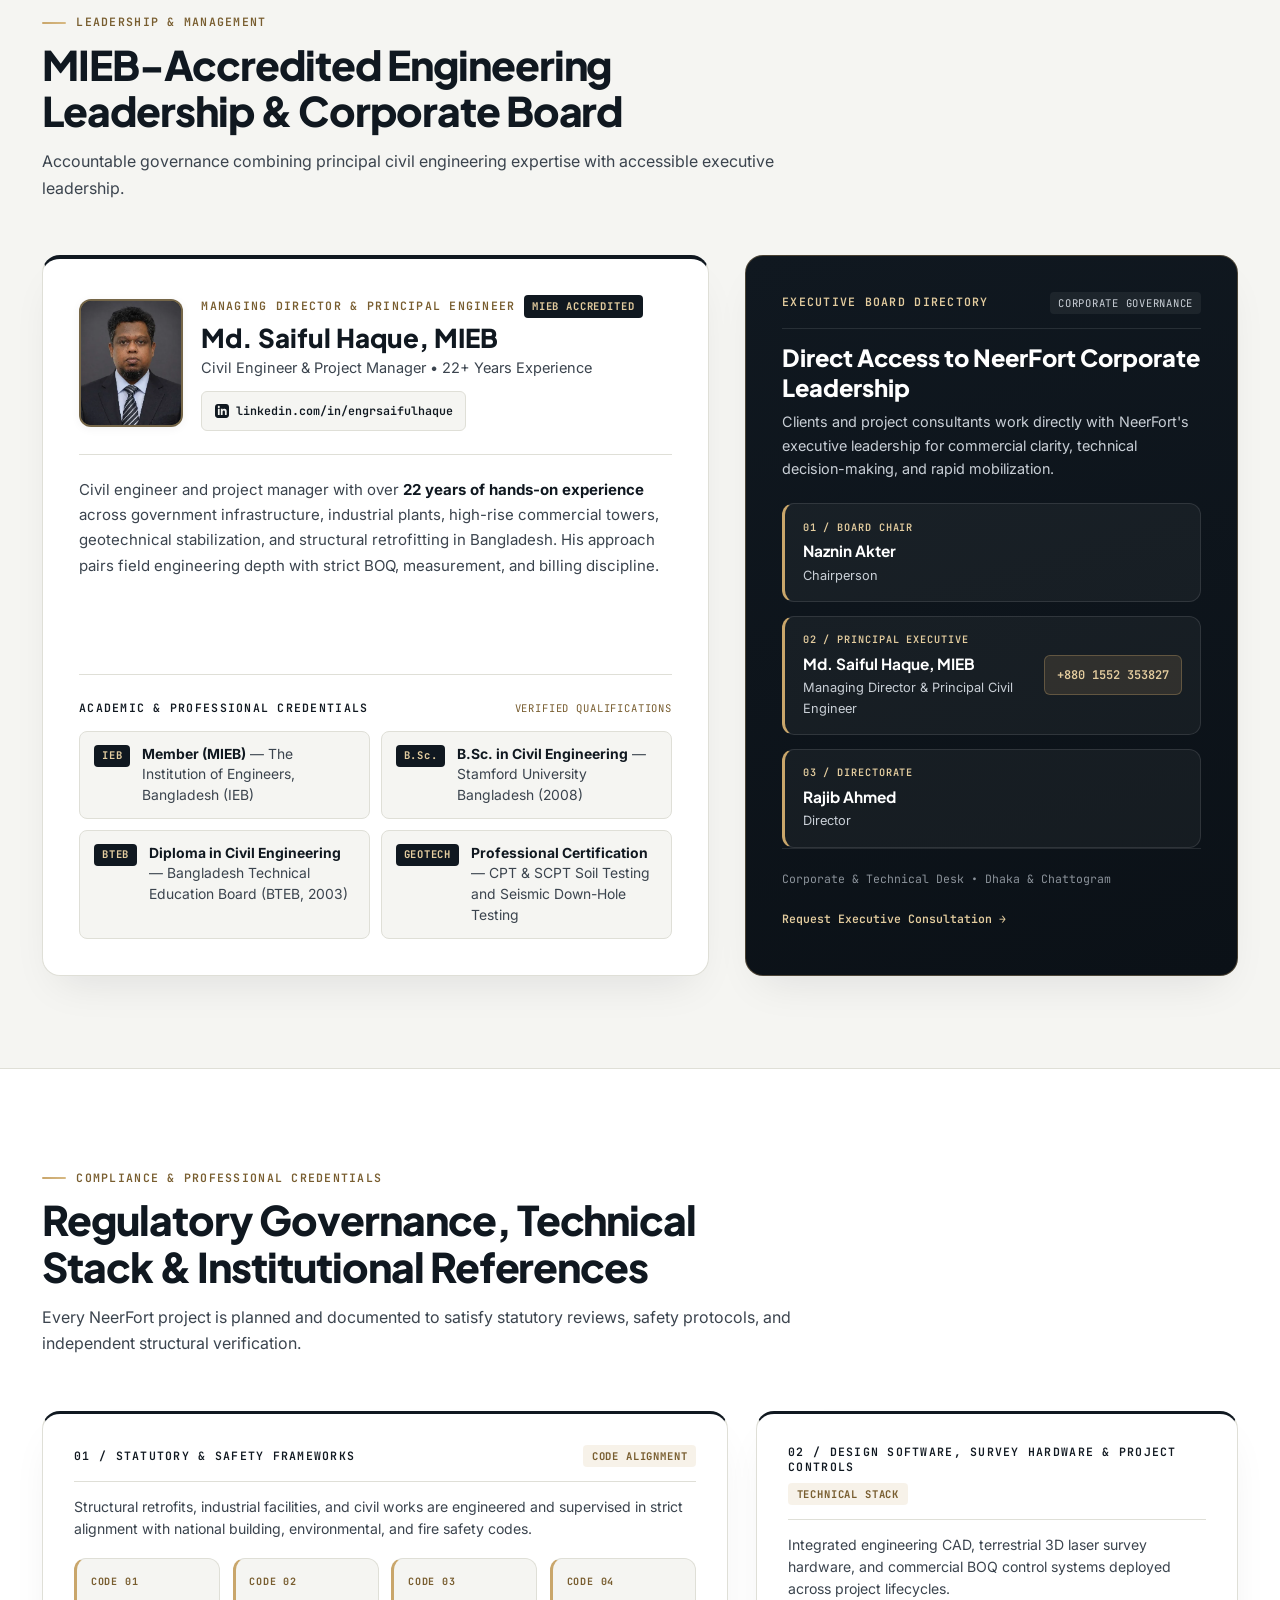
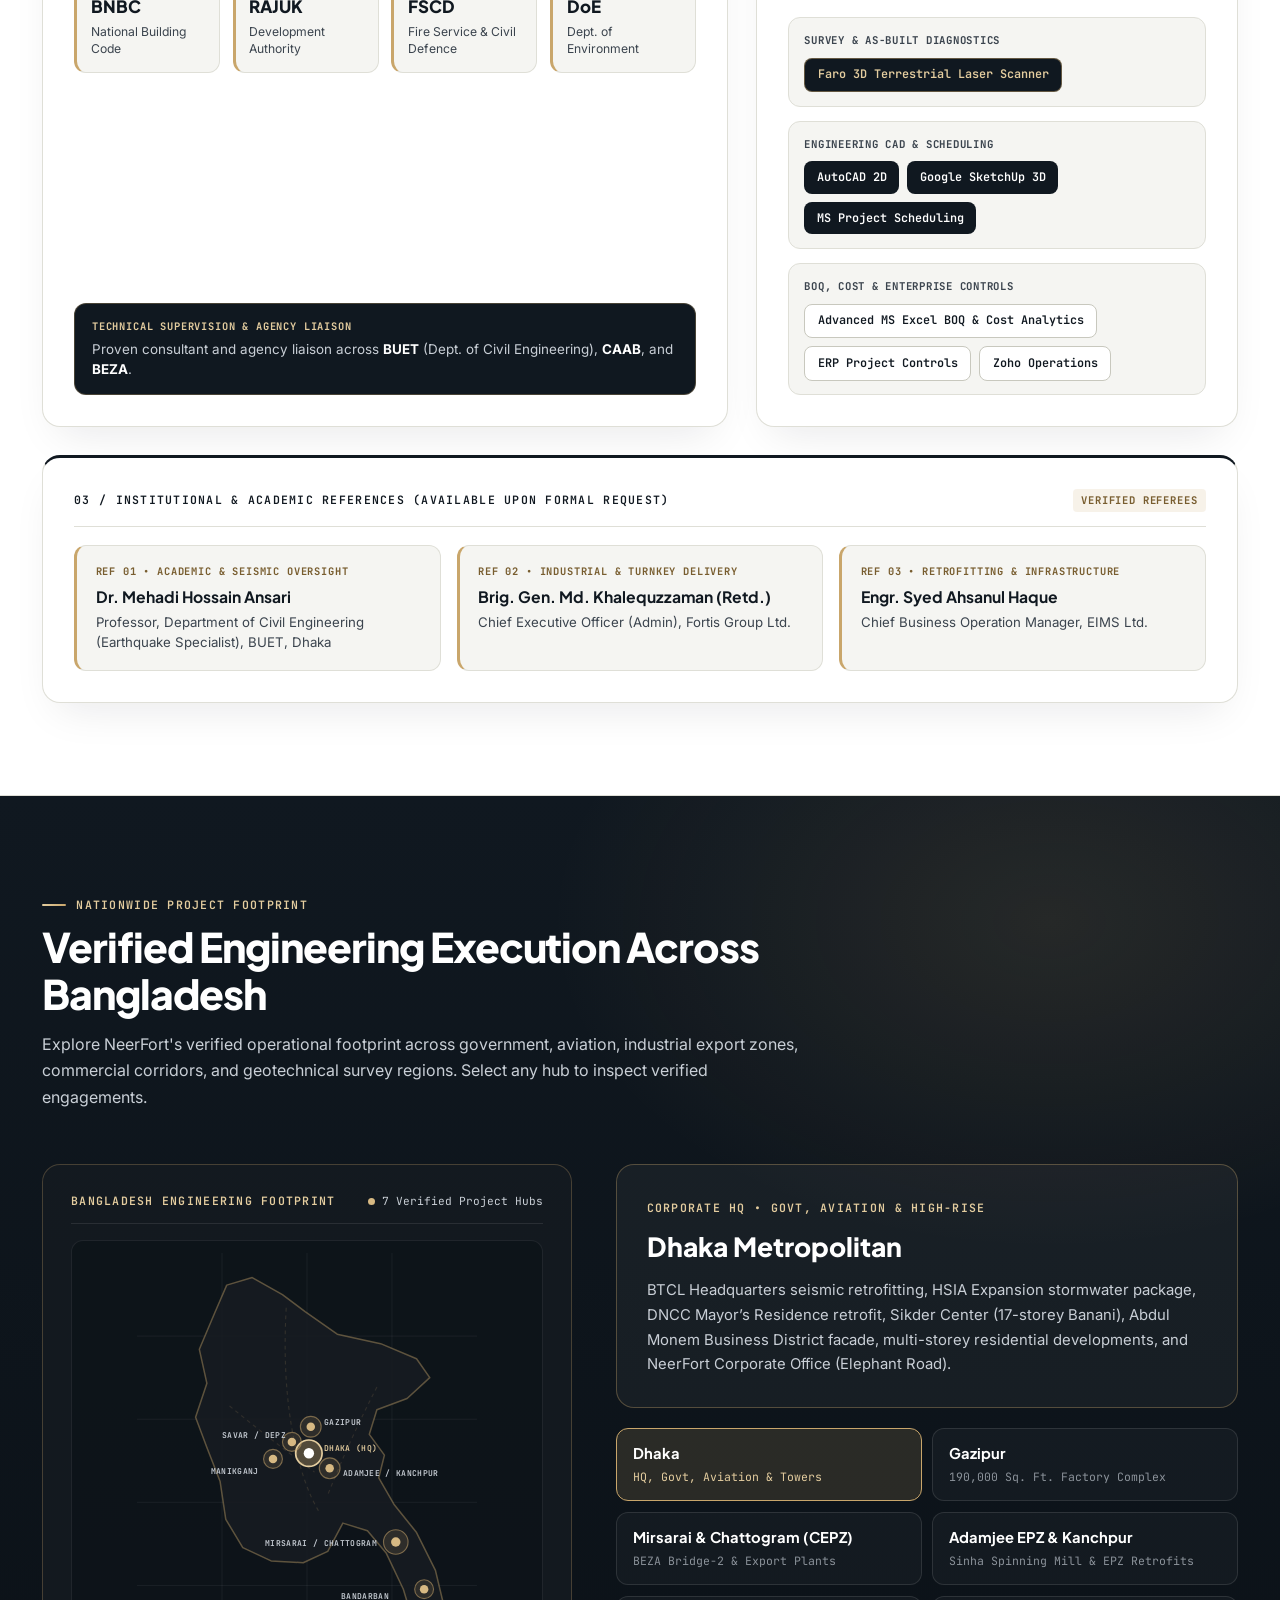
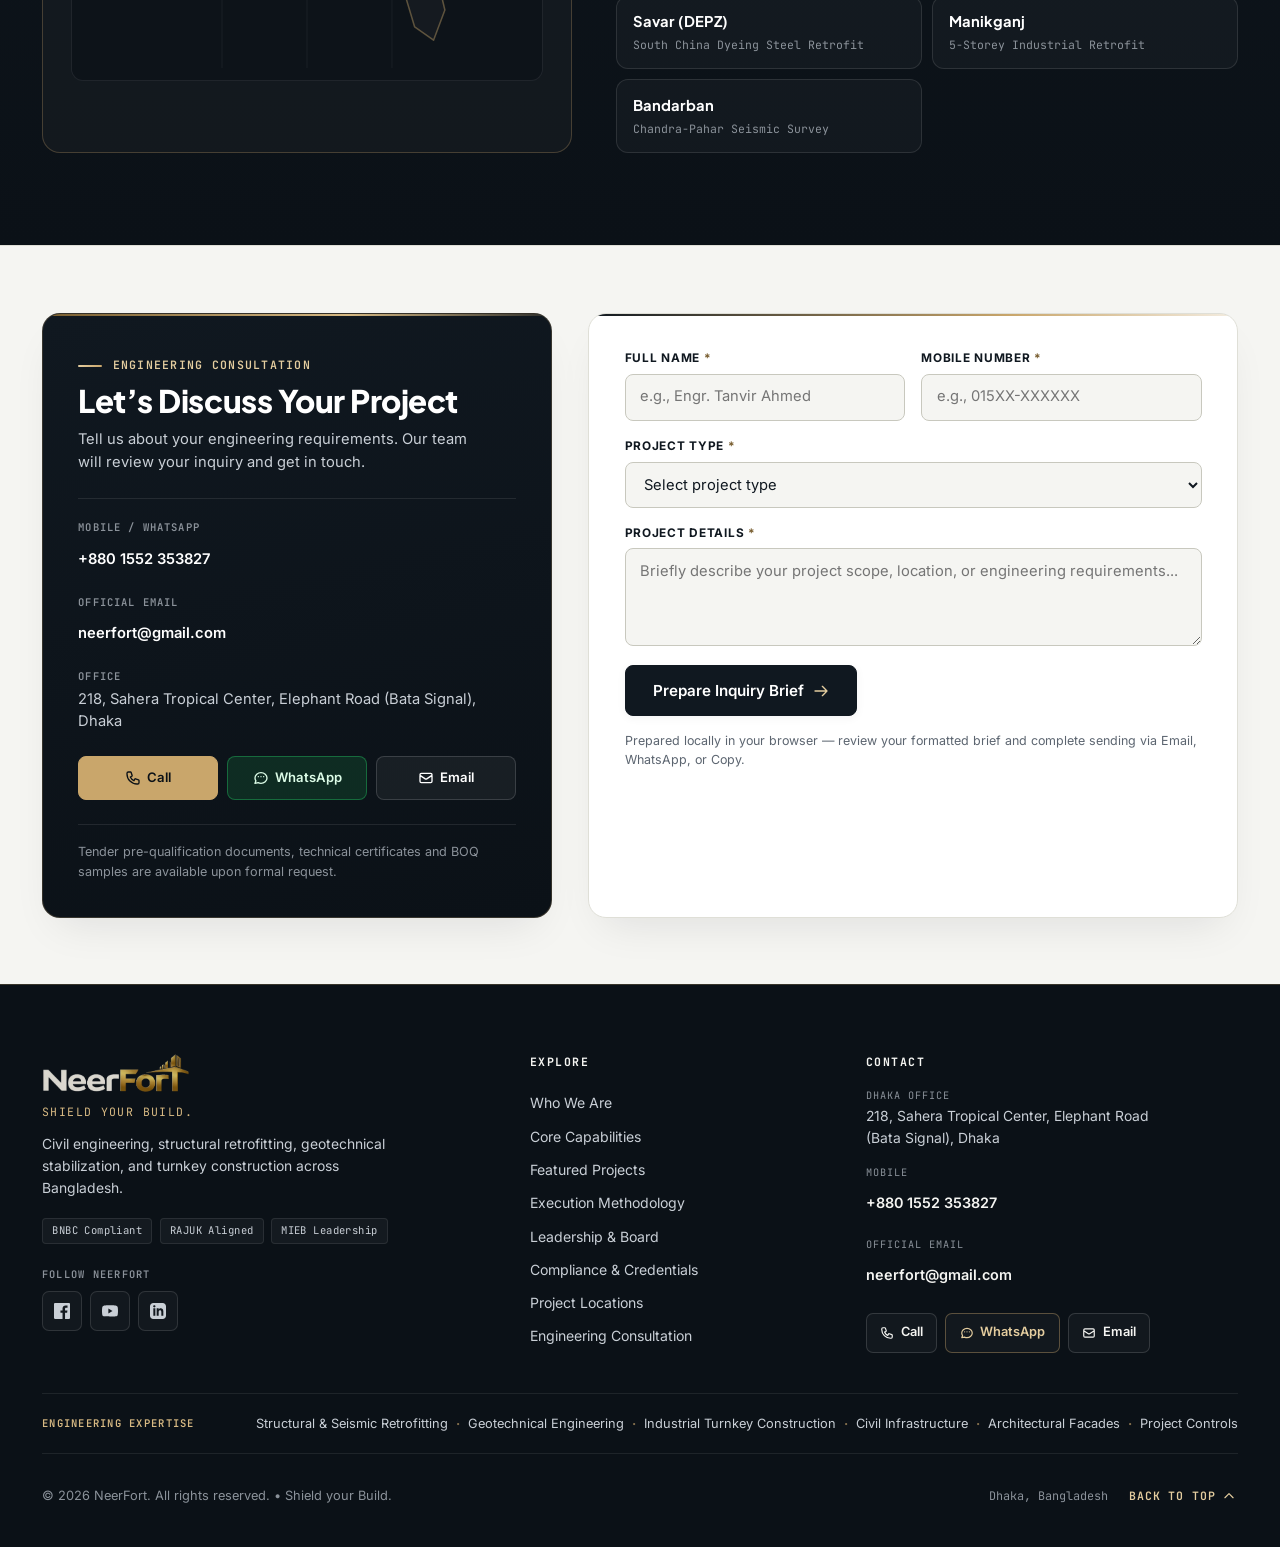
==== commit 522c351d: "perf: optimize images and asset loading in Sprint 7 Phase 7.2" ====
--- a/index.html
+++ b/index.html
@@ -23,7 +23,13 @@
   <meta name="twitter:image" content="https://ahasan39.github.io/Project-NeerFort-/assets/images/hero-industrial-engineering.webp">
 
   <link rel="icon" type="image/svg+xml" href="assets/logo/favicon.svg">
-  <link rel="preload" as="image" href="assets/images/hero-industrial-engineering.webp" fetchpriority="high">
+  <link
+    rel="preload"
+    as="image"
+    imagesrcset="assets/images/hero-industrial-engineering-960.webp 960w, assets/images/hero-industrial-engineering-1600.webp 1600w, assets/images/hero-industrial-engineering.webp 2400w"
+    imagesizes="100vw"
+    fetchpriority="high"
+  >
 
   <!-- Refined Architectural Typography with Graceful System Fallbacks -->
   <link rel="preconnect" href="https://fonts.googleapis.com">
@@ -104,23 +110,30 @@
   <header id="site-header" class="site-header">
     <div class="container header__inner">
       <a href="#top" class="brand-lockup" aria-label="NeerFort — Shield your Build Home">
-        <img
-          src="assets/logo/neerfort-logo-dark.png"
-          alt="NeerFort — Shield your Build"
-          class="brand-lockup__img brand-lockup__img--dark"
-          width="178"
-          height="48"
-          decoding="async"
-        >
-        <img
-          src="assets/logo/neerfort-logo-light.png"
-          alt=""
-          aria-hidden="true"
-          class="brand-lockup__img brand-lockup__img--light"
-          width="172"
-          height="64"
-          decoding="async"
-        >
+        <picture>
+          <source srcset="assets/logo/neerfort-logo-dark.webp" type="image/webp">
+          <img
+            src="assets/logo/neerfort-logo-dark.png"
+            alt="NeerFort — Shield your Build"
+            class="brand-lockup__img brand-lockup__img--dark"
+            width="178"
+            height="48"
+            decoding="async"
+          >
+        </picture>
+        <picture>
+          <source srcset="assets/logo/neerfort-logo-light.webp" type="image/webp">
+          <img
+            src="assets/logo/neerfort-logo-light.png"
+            alt=""
+            aria-hidden="true"
+            class="brand-lockup__img brand-lockup__img--light"
+            width="172"
+            height="64"
+            fetchpriority="low"
+            decoding="async"
+          >
+        </picture>
       </a>
 
       <nav class="desktop-nav" aria-label="Primary Navigation">
@@ -197,7 +210,9 @@
       <div class="hero-stage" aria-hidden="true">
         <div class="hero-stage__slide hero-stage__slide--industrial is-active" data-hero-slide="0">
           <img
-            src="assets/images/hero-industrial-engineering.webp"
+            src="assets/images/hero-industrial-engineering-1600.webp"
+            srcset="assets/images/hero-industrial-engineering-960.webp 960w, assets/images/hero-industrial-engineering-1600.webp 1600w, assets/images/hero-industrial-engineering.webp 2400w"
+            sizes="100vw"
             alt=""
             width="2400"
             height="1350"
@@ -208,21 +223,23 @@
         </div>
         <div class="hero-stage__slide hero-stage__slide--structural" data-hero-slide="1">
           <img
-            src="assets/images/hero-structural-retrofitting.webp"
+            data-src="assets/images/hero-structural-retrofitting-1600.webp"
+            data-srcset="assets/images/hero-structural-retrofitting-960.webp 960w, assets/images/hero-structural-retrofitting-1600.webp 1600w, assets/images/hero-structural-retrofitting.webp 2400w"
+            data-sizes="100vw"
             alt=""
             width="2400"
             height="1350"
-            loading="lazy"
             decoding="async"
           >
         </div>
         <div class="hero-stage__slide hero-stage__slide--infrastructure" data-hero-slide="2">
           <img
-            src="assets/images/hero-infrastructure-architecture.webp"
+            data-src="assets/images/hero-infrastructure-architecture-1600.webp"
+            data-srcset="assets/images/hero-infrastructure-architecture-960.webp 960w, assets/images/hero-infrastructure-architecture-1600.webp 1600w, assets/images/hero-infrastructure-architecture.webp 2400w"
+            data-sizes="100vw"
             alt=""
             width="2400"
             height="1350"
-            loading="lazy"
             decoding="async"
           >
         </div>
@@ -372,28 +389,34 @@
               <span class="mono-label mono-label--gold">Verified Field Execution</span>
               <span class="about-photo__ref">CASE REF &bull; BTCL HQ, DHAKA</span>
             </div>
-            <img
-              src="assets/images/project-btcl-strengthening.jpg"
-              alt="BTCL Headquarters structural seismic strengthening and wrapping executed under BUET supervision"
-              width="396"
-              height="297"
-              loading="lazy"
-              decoding="async"
-            >
+            <picture>
+              <source srcset="assets/images/project-btcl-strengthening.webp" type="image/webp">
+              <img
+                src="assets/images/project-btcl-strengthening.jpg"
+                alt="BTCL Headquarters structural seismic strengthening and wrapping executed under BUET supervision"
+                width="396"
+                height="297"
+                loading="lazy"
+                decoding="async"
+              >
+            </picture>
             <figcaption class="about-photo__caption">
               <strong>BTCL Headquarters — BUET-Supervised Seismic Strengthening, Dhaka</strong>
               <span>Occupied national telecommunications facility retrofitted with zero operational downtime.</span>
             </figcaption>
           </figure>
           <div class="about-inset">
-            <img
-              src="assets/images/project-mayors-residence-rc4.jpg"
-              alt="Active RCC column jacketing RC4 by NeerFort site team under PPE protocol"
-              width="230"
-              height="306"
-              loading="lazy"
-              decoding="async"
-            >
+            <picture>
+              <source srcset="assets/images/project-mayors-residence-rc4.webp" type="image/webp">
+              <img
+                src="assets/images/project-mayors-residence-rc4.jpg"
+                alt="Active RCC column jacketing RC4 by NeerFort site team under PPE protocol"
+                width="230"
+                height="306"
+                loading="lazy"
+                decoding="async"
+              >
+            </picture>
             <div class="about-inset__body">
               <div class="about-inset__meta">
                 <span class="mono-label mono-label--accent">Field QA/QC Verification</span>
@@ -494,14 +517,17 @@
               </div>
             </div>
             <figure class="service-row__media">
-              <img
-                src="assets/images/project-btcl-strengthening.jpg"
-                alt="Structural seismic strengthening and wrapping execution"
-                width="396"
-                height="297"
-                loading="lazy"
-                decoding="async"
-              >
+              <picture>
+                <source srcset="assets/images/project-btcl-strengthening.webp" type="image/webp">
+                <img
+                  src="assets/images/project-btcl-strengthening.jpg"
+                  alt="Structural seismic strengthening and wrapping execution"
+                  width="396"
+                  height="297"
+                  loading="lazy"
+                  decoding="async"
+                >
+              </picture>
               <figcaption class="service-row__caption">
                 <span>01 / Structural Strengthening &amp; Construction</span>
               </figcaption>
@@ -533,14 +559,17 @@
               </div>
             </div>
             <figure class="service-row__media">
-              <img
-                src="assets/images/project-beza-jetgrout.jpg"
-                alt="Geotechnical ground improvement and anchor piling rig on site"
-                width="226"
-                height="169"
-                loading="lazy"
-                decoding="async"
-              >
+              <picture>
+                <source srcset="assets/images/project-beza-jetgrout.webp" type="image/webp">
+                <img
+                  src="assets/images/project-beza-jetgrout.jpg"
+                  alt="Geotechnical ground improvement and anchor piling rig on site"
+                  width="226"
+                  height="169"
+                  loading="lazy"
+                  decoding="async"
+                >
+              </picture>
               <figcaption class="service-row__caption">
                 <span>02 / Ground Improvement &amp; Sub-Soil Engineering</span>
               </figcaption>
@@ -571,14 +600,17 @@
               </div>
             </div>
             <figure class="service-row__media">
-              <img
-                src="assets/images/project-hsia-stormwater.jpg"
-                alt="Reinforced stormwater culvert civil infrastructure installation"
-                width="479"
-                height="359"
-                loading="lazy"
-                decoding="async"
-              >
+              <picture>
+                <source srcset="assets/images/project-hsia-stormwater.webp" type="image/webp">
+                <img
+                  src="assets/images/project-hsia-stormwater.jpg"
+                  alt="Reinforced stormwater culvert civil infrastructure installation"
+                  width="479"
+                  height="359"
+                  loading="lazy"
+                  decoding="async"
+                >
+              </picture>
               <figcaption class="service-row__caption">
                 <span>03 / Civil Works &amp; Building Envelope Systems</span>
               </figcaption>
@@ -609,14 +641,17 @@
               </div>
             </div>
             <figure class="service-row__media">
-              <img
-                src="assets/images/project-mayors-residence-rc4.jpg"
-                alt="Interior structural execution and site engineering supervision"
-                width="230"
-                height="306"
-                loading="lazy"
-                decoding="async"
-              >
+              <picture>
+                <source srcset="assets/images/project-mayors-residence-rc4.webp" type="image/webp">
+                <img
+                  src="assets/images/project-mayors-residence-rc4.jpg"
+                  alt="Interior structural execution and site engineering supervision"
+                  width="230"
+                  height="306"
+                  loading="lazy"
+                  decoding="async"
+                >
+              </picture>
               <figcaption class="service-row__caption">
                 <span>04 / Interior Fit-Outs &amp; Commercial Controls</span>
               </figcaption>
@@ -951,14 +986,17 @@
           <article class="principal-card" data-reveal>
             <div class="principal-card__head">
               <div class="principal-avatar">
-                <img
-                  src="assets/images/saiful-haque-portrait.jpg"
-                  alt="Md. Saiful Haque, MIEB — Managing Director &amp; Principal Civil Engineer"
-                  width="337"
-                  height="412"
-                  loading="lazy"
-                  decoding="async"
-                >
+                <picture>
+                  <source srcset="assets/images/saiful-haque-portrait.webp" type="image/webp">
+                  <img
+                    src="assets/images/saiful-haque-portrait.jpg"
+                    alt="Md. Saiful Haque, MIEB — Managing Director &amp; Principal Civil Engineer"
+                    width="337"
+                    height="412"
+                    loading="lazy"
+                    decoding="async"
+                  >
+                </picture>
               </div>
               <div class="principal-card__identity">
                 <div class="principal-card__badges">
@@ -1476,15 +1514,18 @@
       <div class="footer-grid">
         <!-- Column 1: Brand & Social -->
         <div class="footer-brand">
-          <img
-            src="assets/logo/neerfort-logo-dark.png"
-            alt="NeerFort"
-            class="footer-brand__logo"
-            width="178"
-            height="48"
-            loading="lazy"
-            decoding="async"
-          >
+          <picture>
+            <source srcset="assets/logo/neerfort-logo-dark.webp" type="image/webp">
+            <img
+              src="assets/logo/neerfort-logo-dark.png"
+              alt="NeerFort"
+              class="footer-brand__logo"
+              width="178"
+              height="48"
+              loading="lazy"
+              decoding="async"
+            >
+          </picture>
           <p class="footer-brand__tagline">Shield your Build.</p>
           <p class="footer-brand__desc">
             Civil engineering, structural retrofitting, geotechnical stabilization, and turnkey construction across Bangladesh.
--- a/assets/css/styles.css
+++ b/assets/css/styles.css
@@ -111,6 +111,17 @@
 img, svg {
   display: block;
   max-width: 100%;
+}
+
+picture {
+  display: block;
+}
+
+.project-card__media > picture,
+.project-card__diptych-cell > picture,
+.principal-avatar > picture {
+  width: 100%;
+  height: 100%;
 }
 
 h1, h2, h3, h4, p, ul, ol, figure {
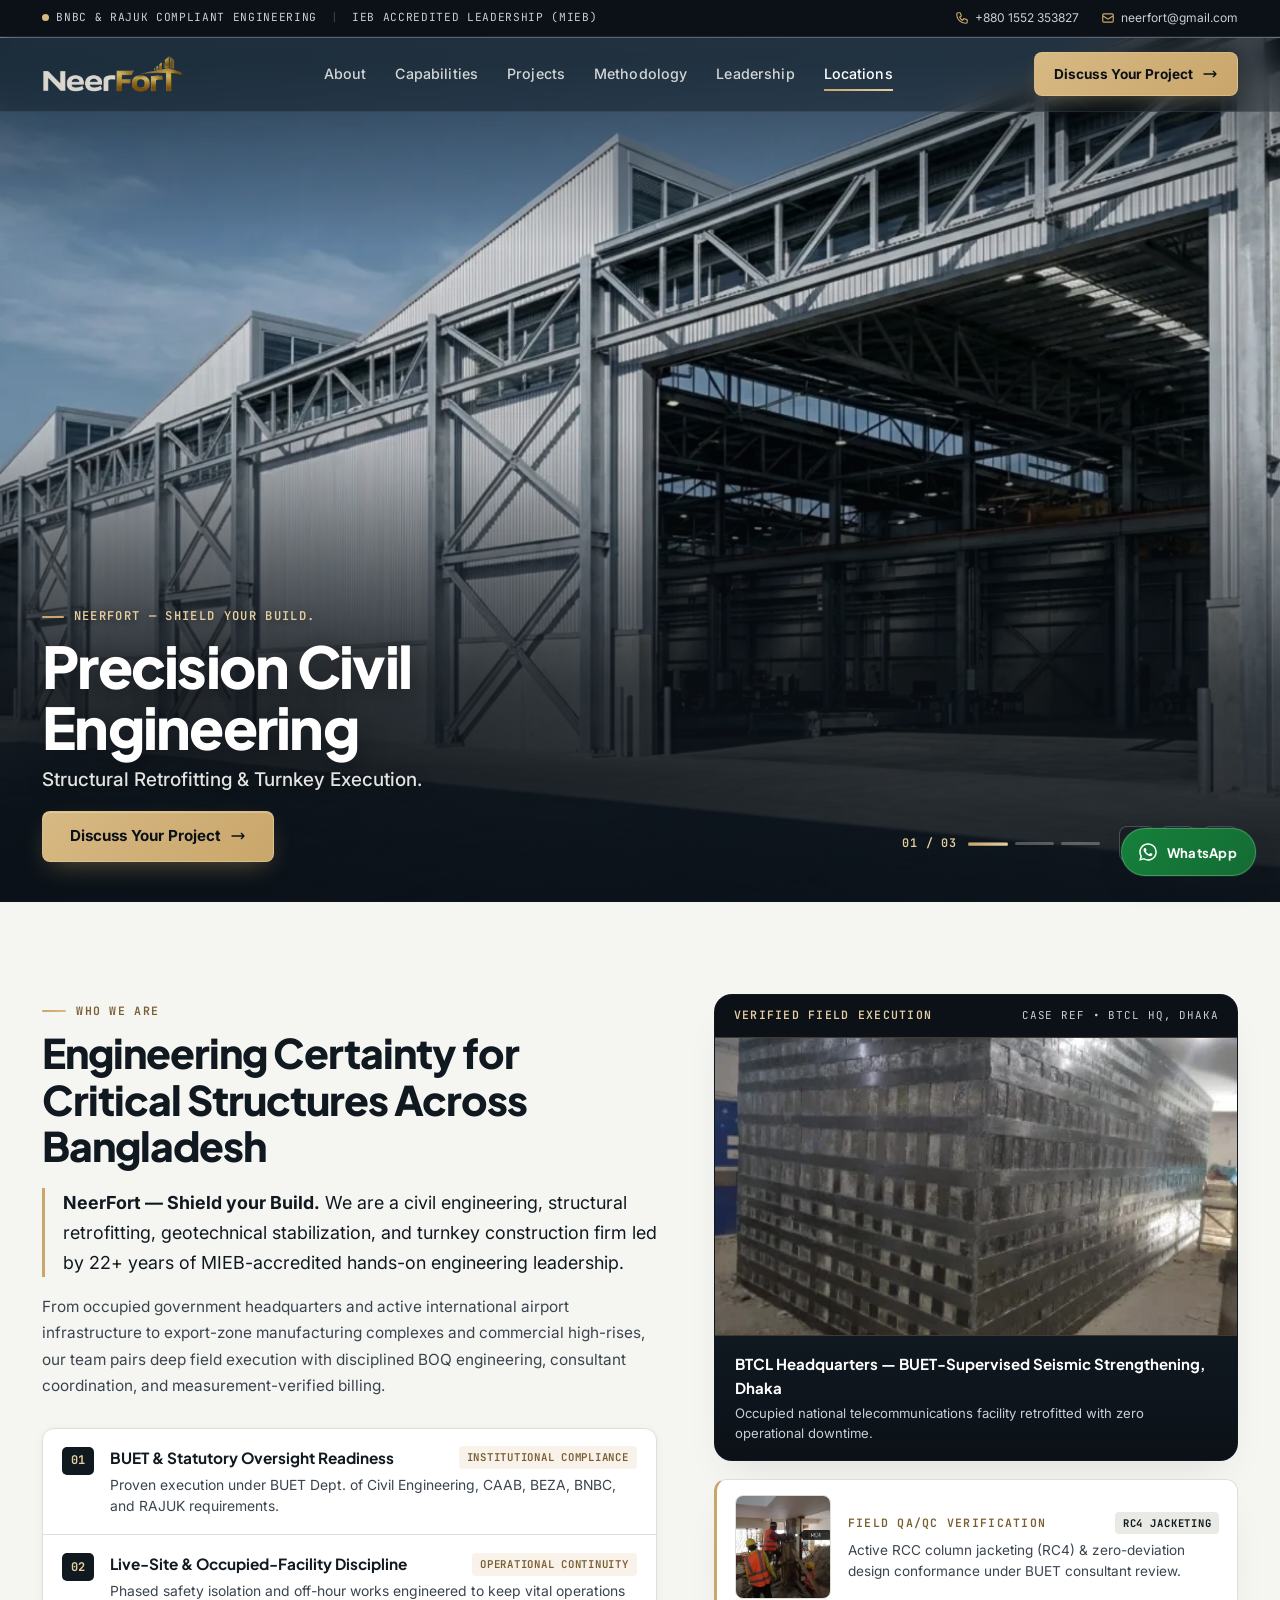
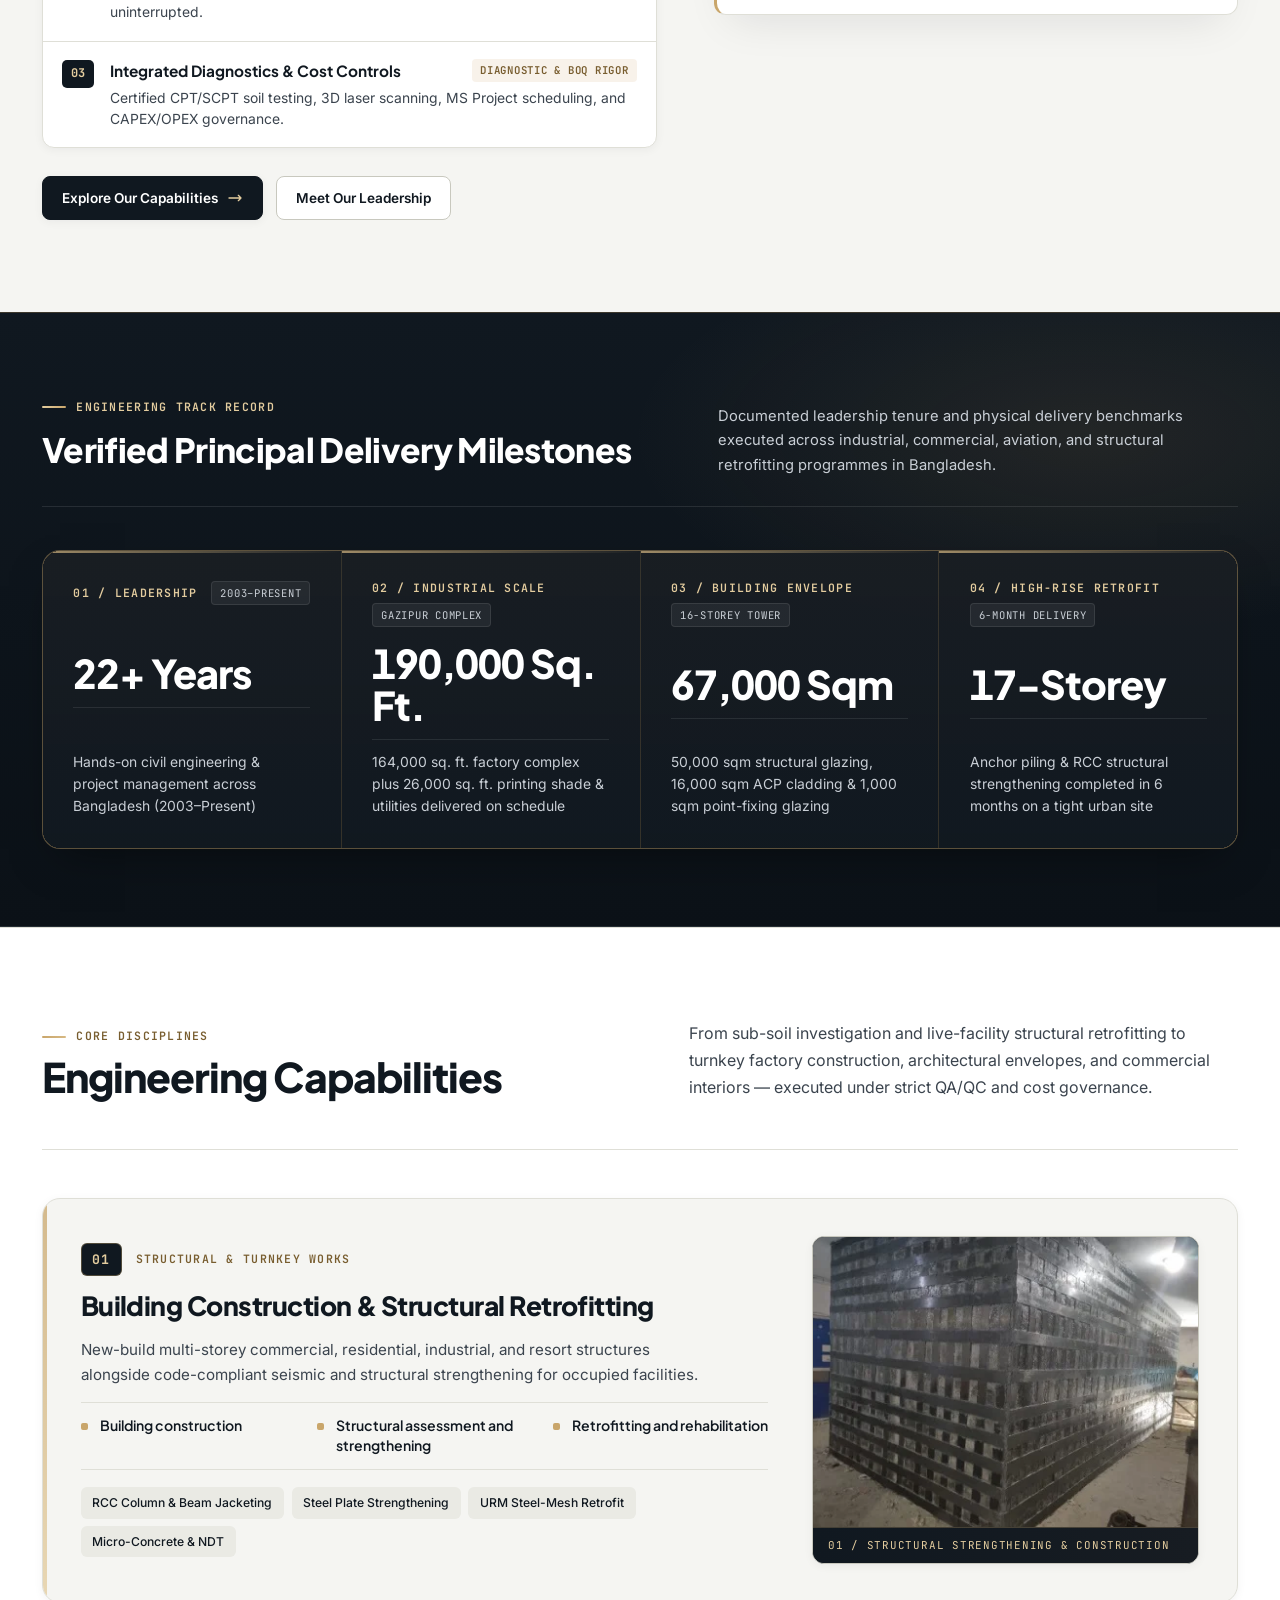
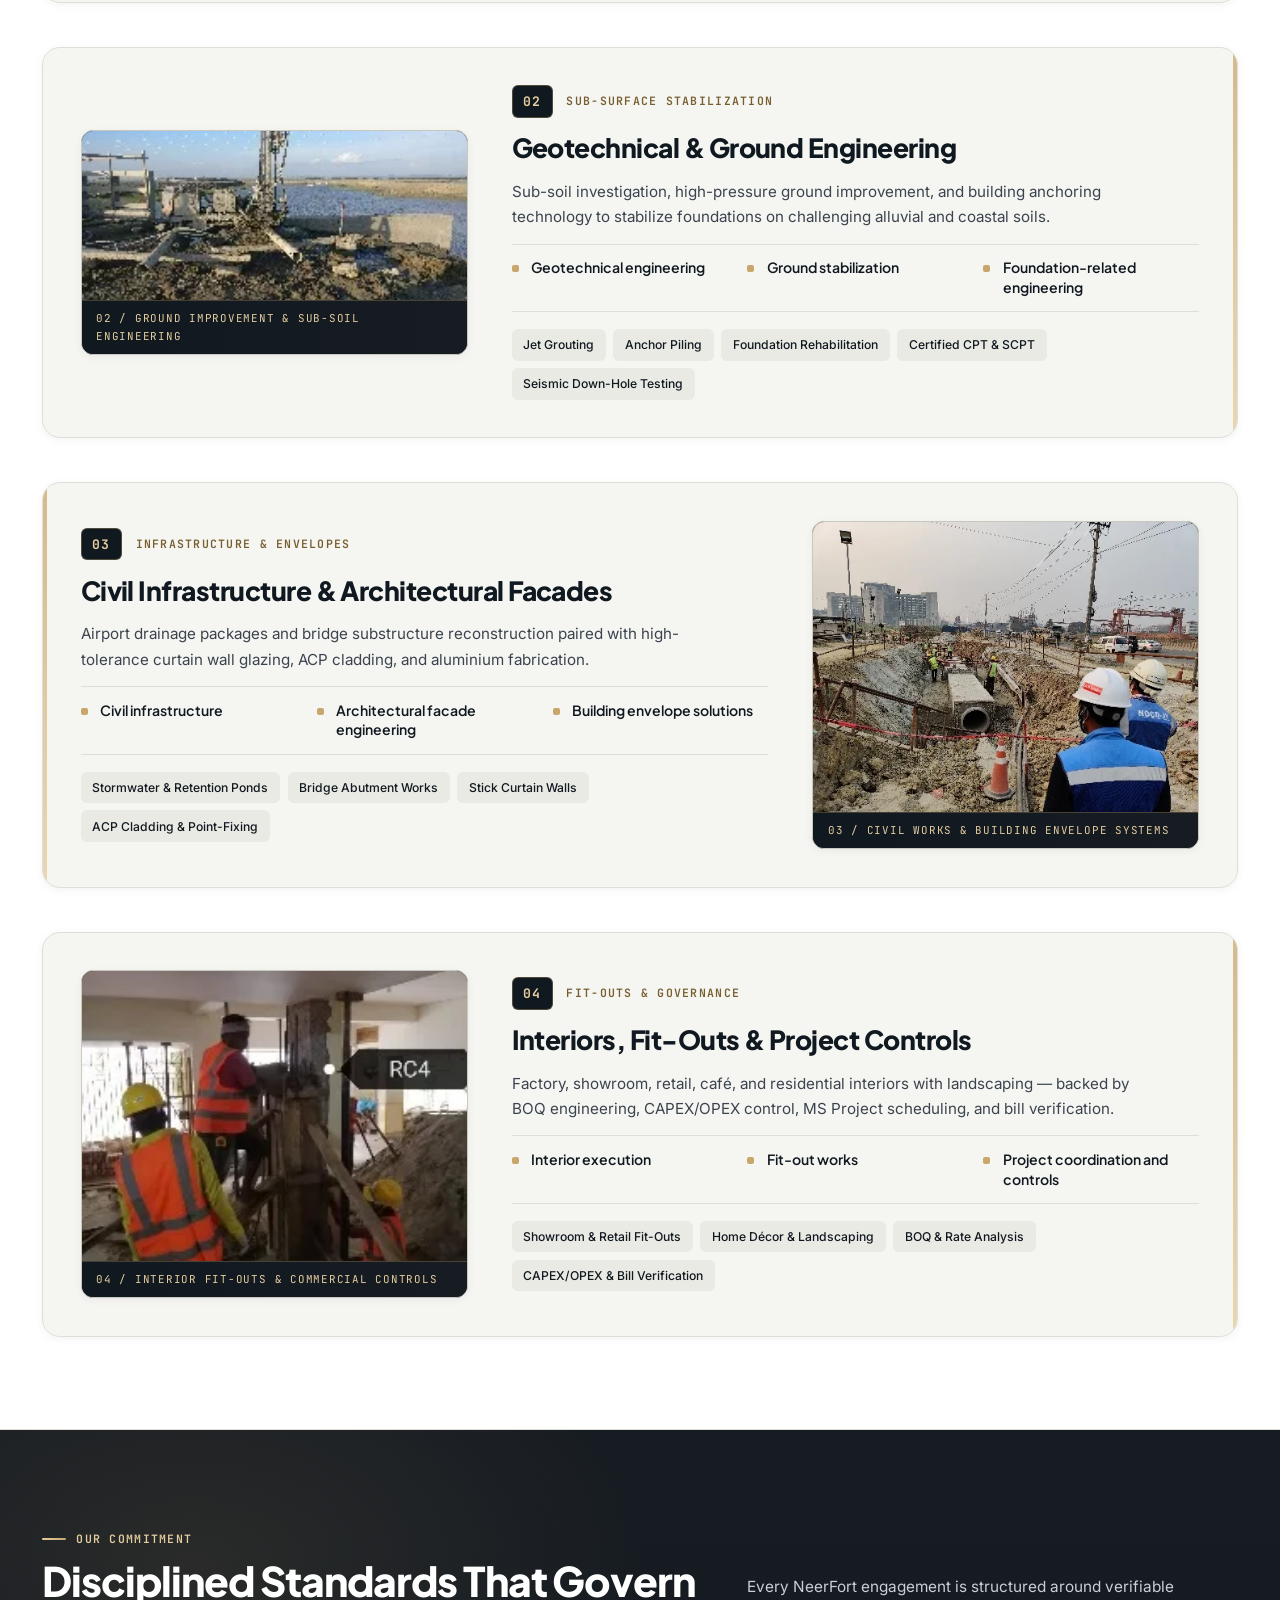
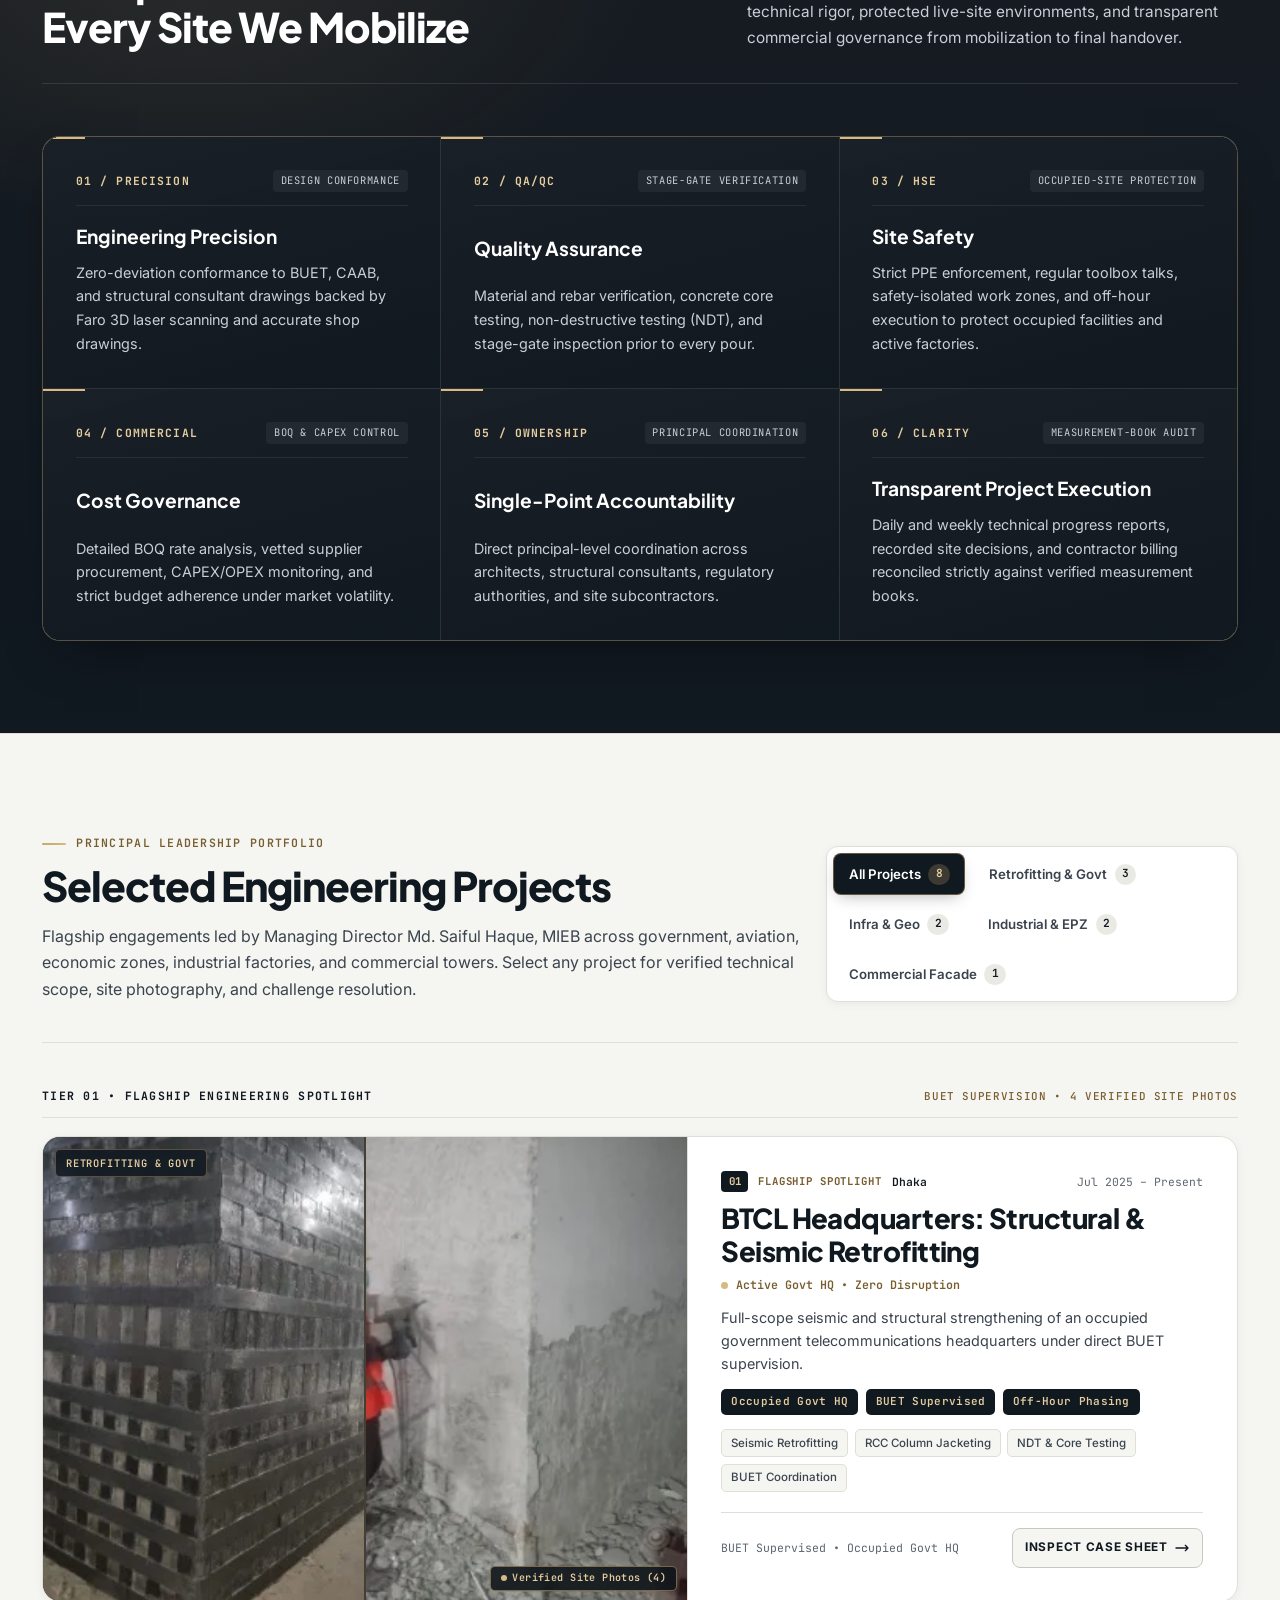
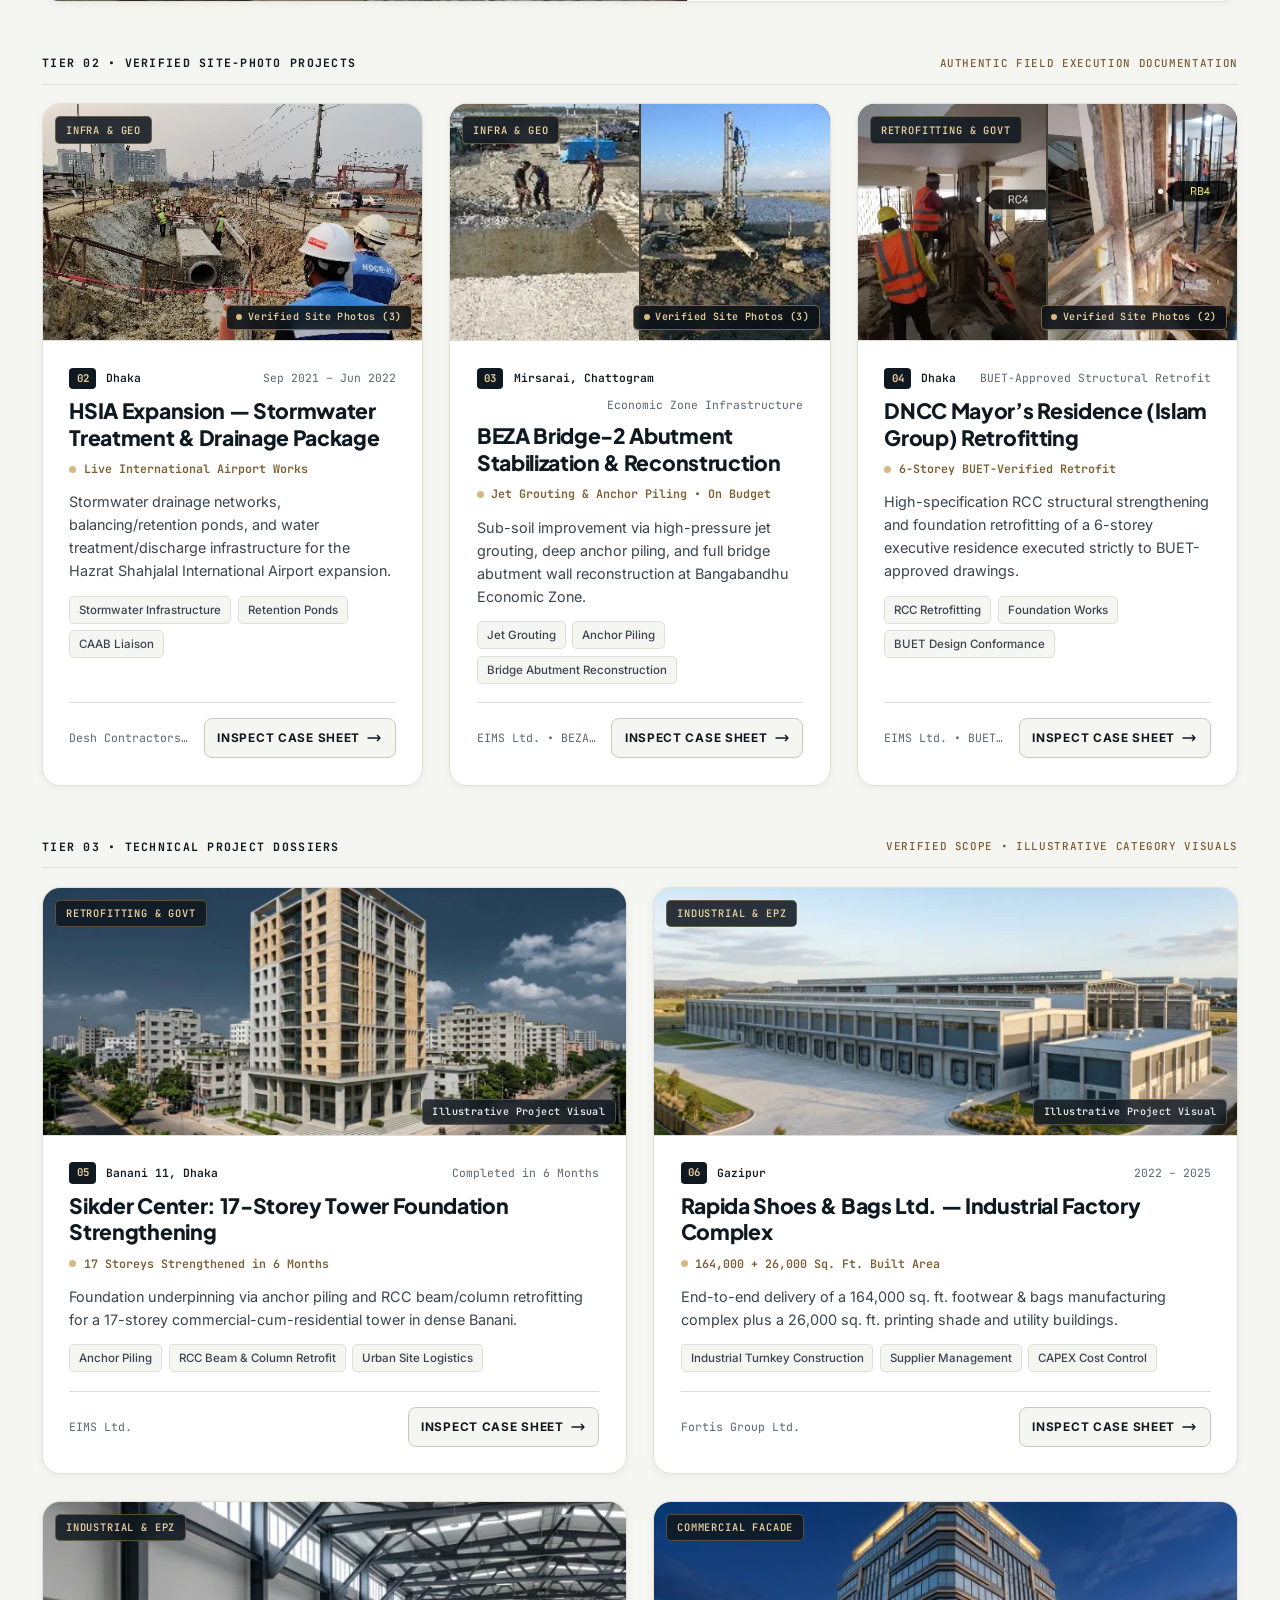
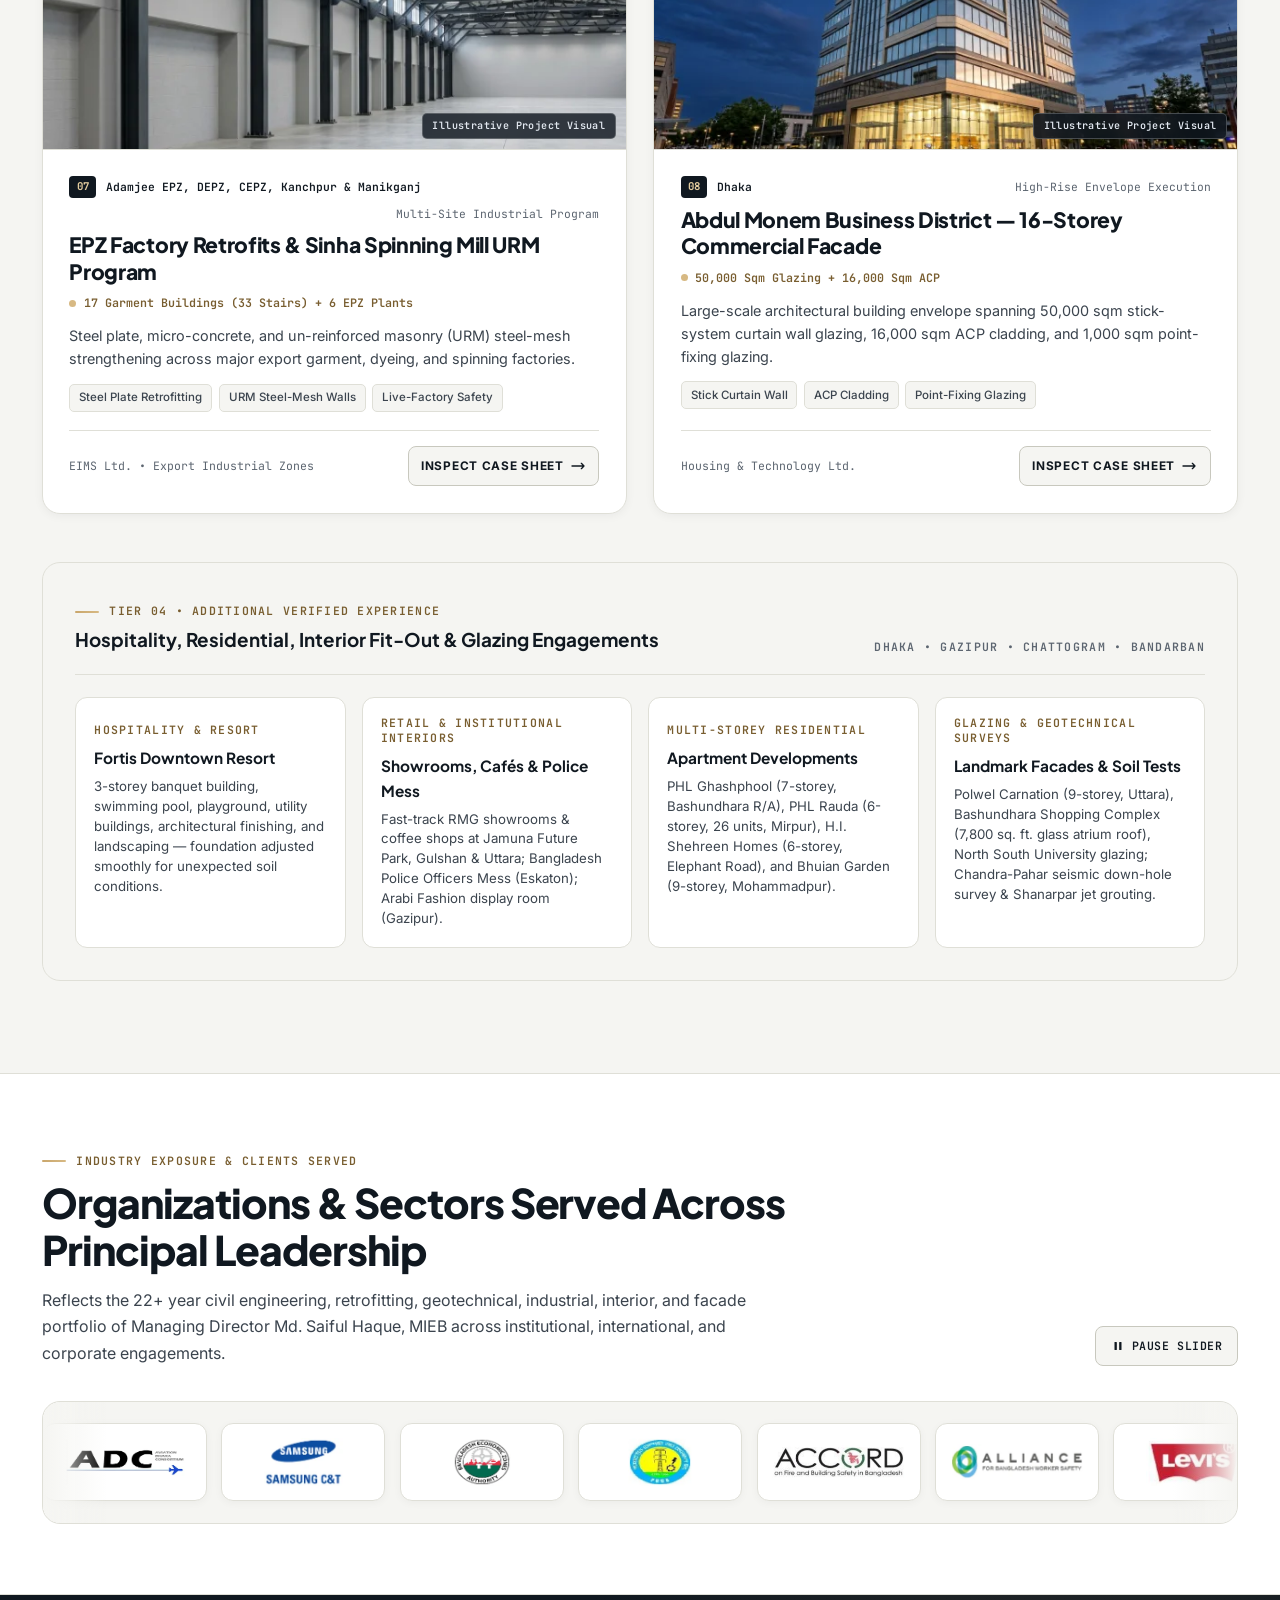
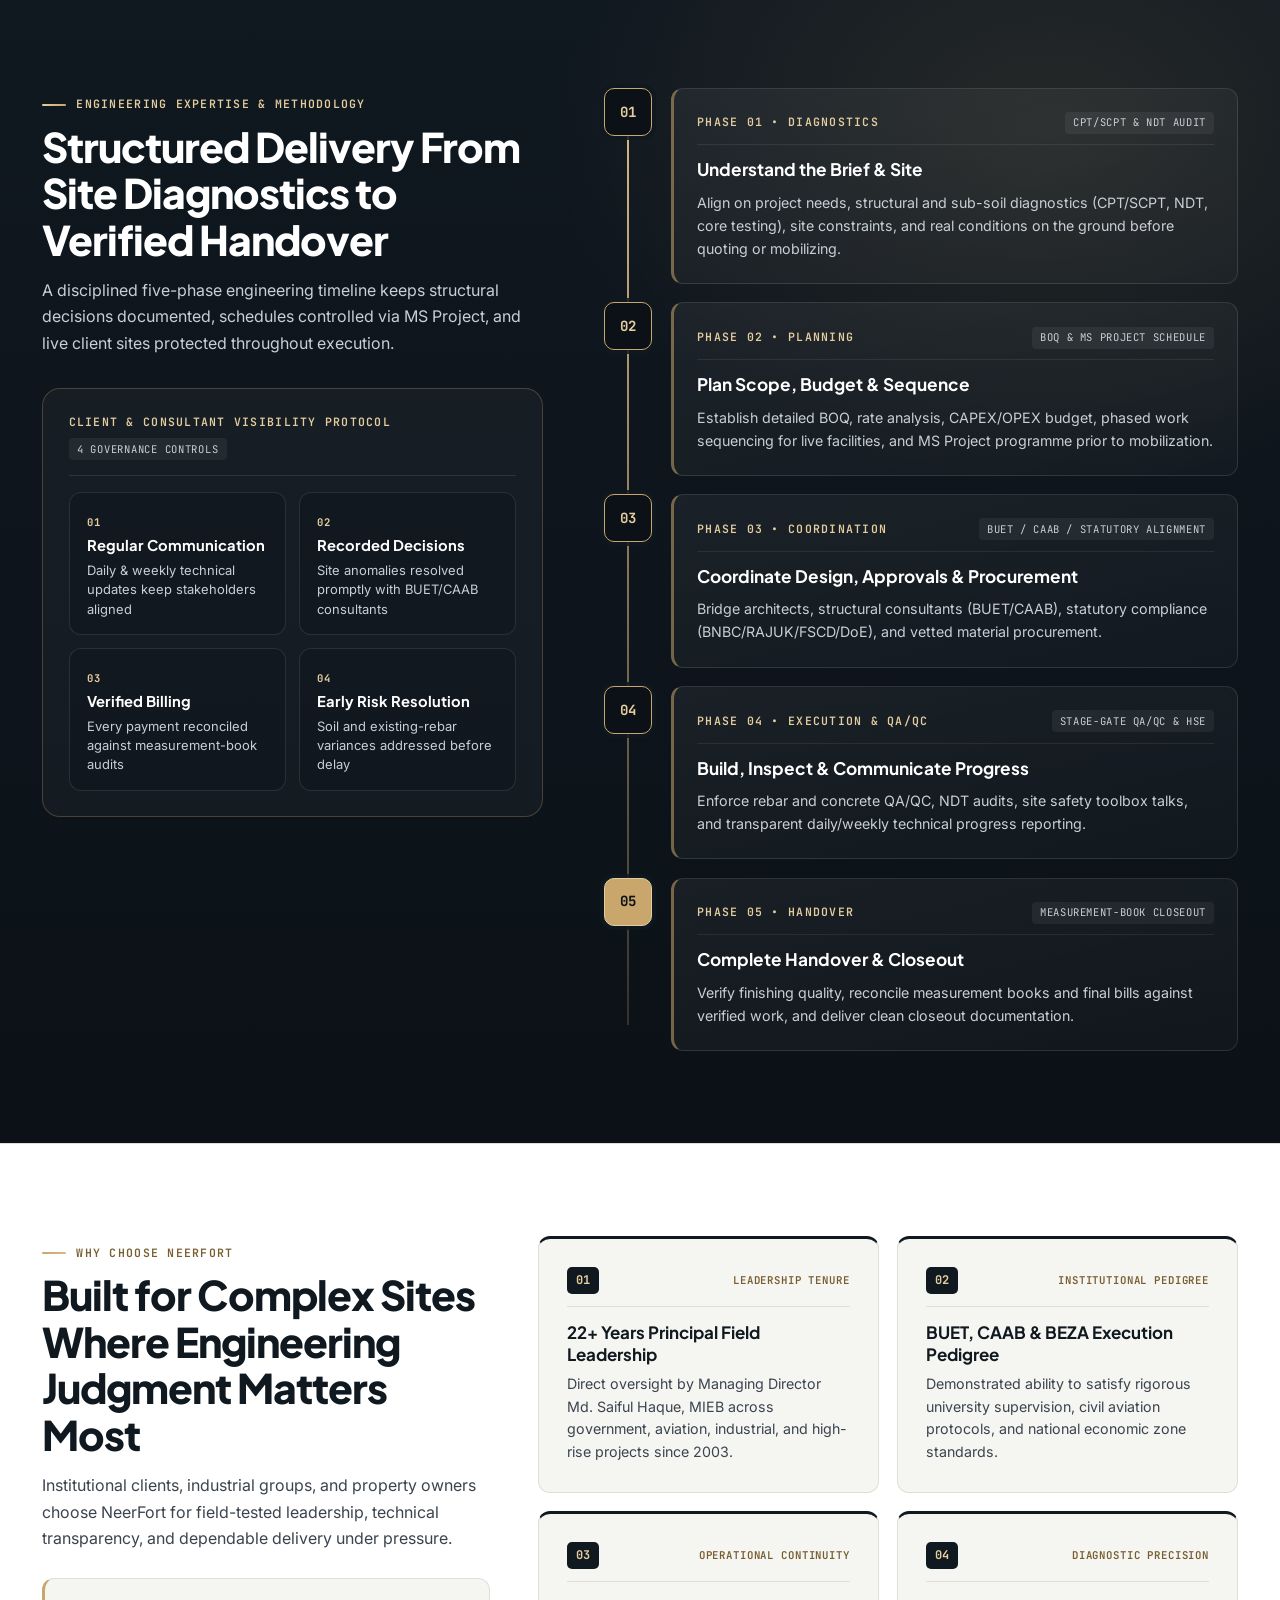
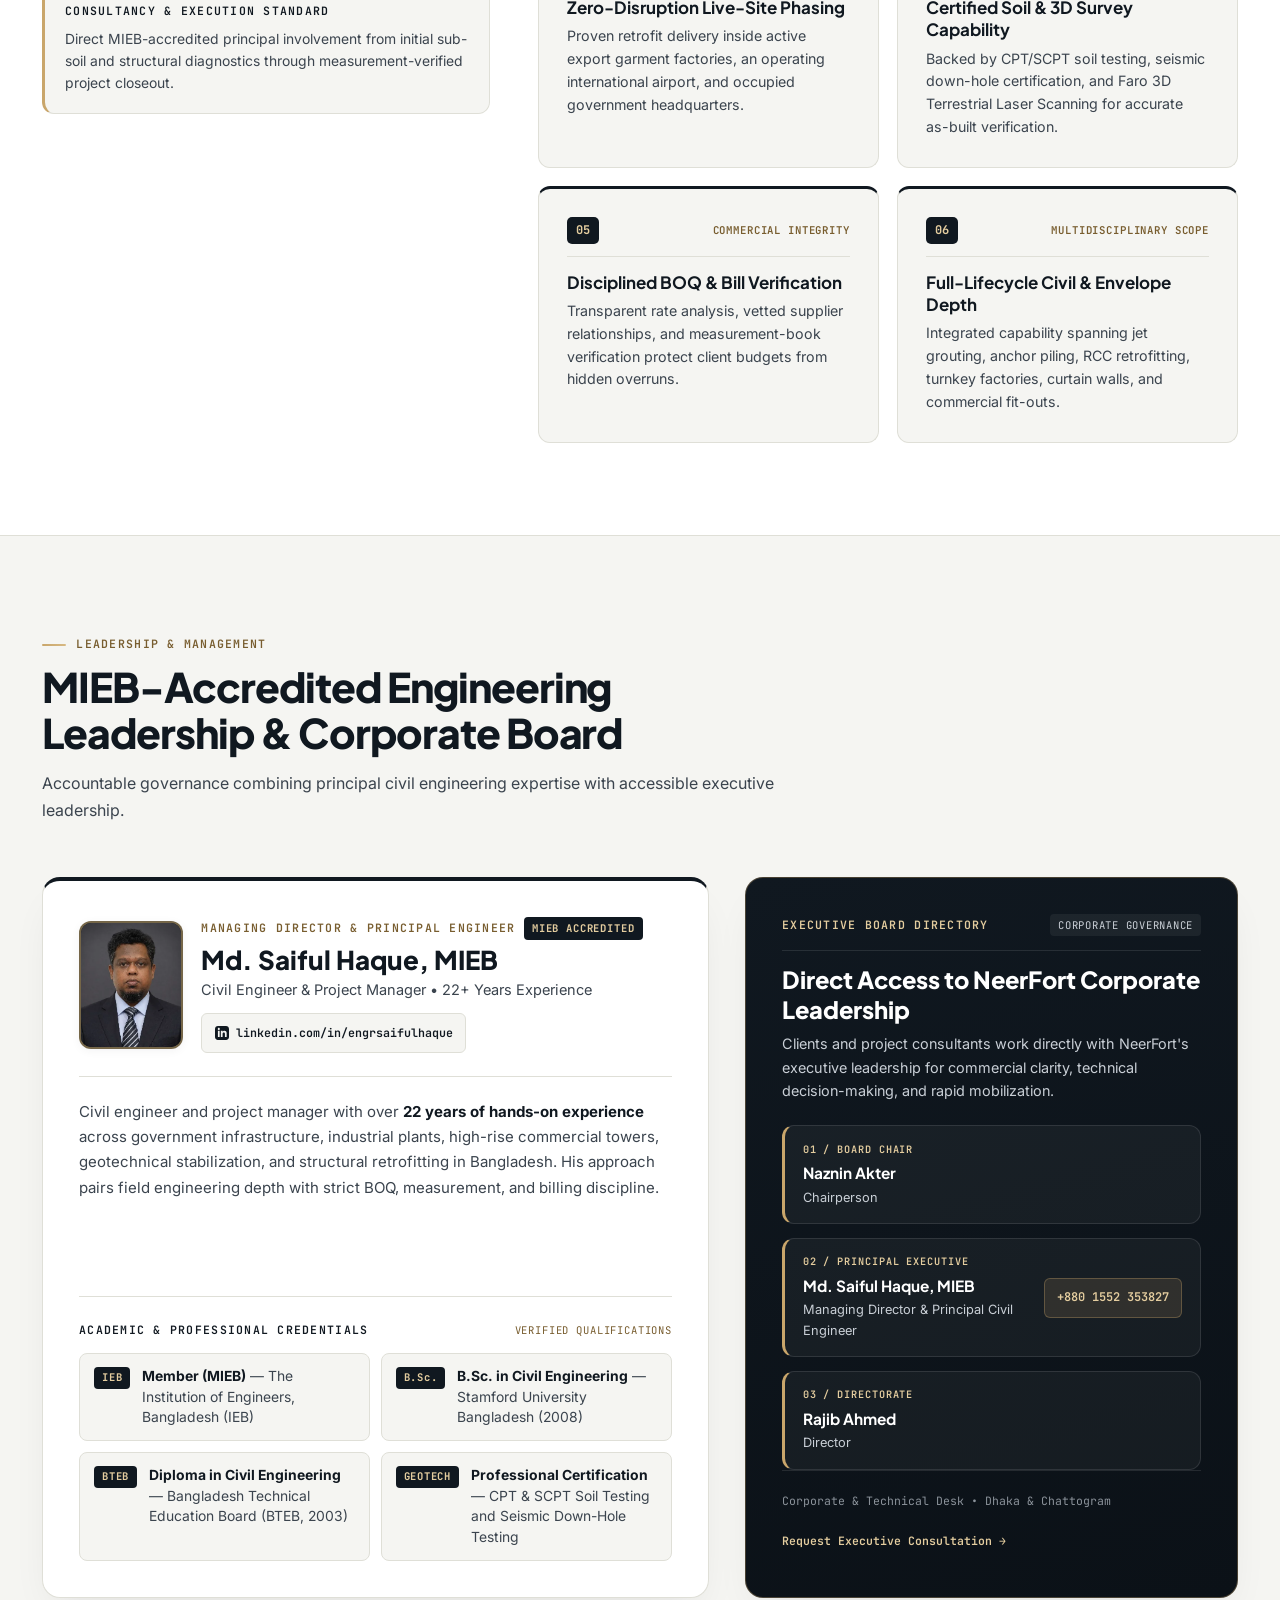
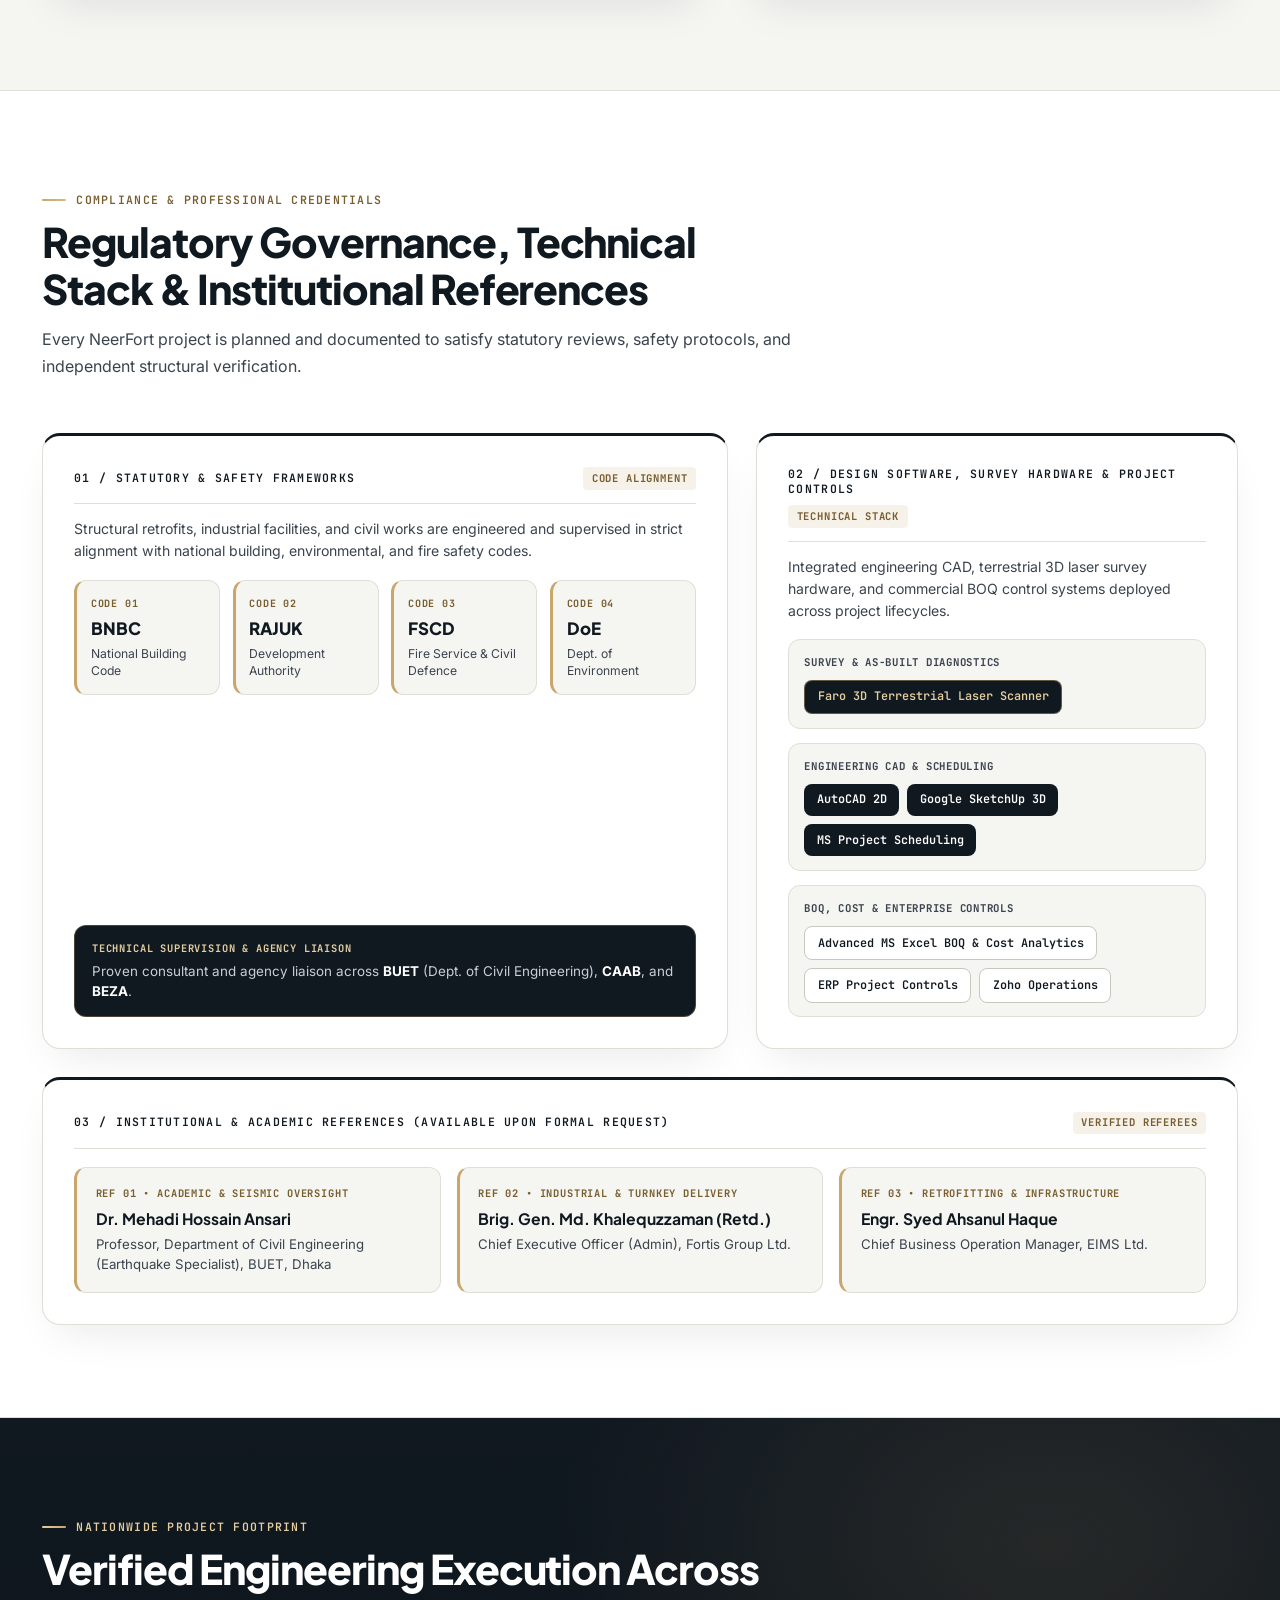
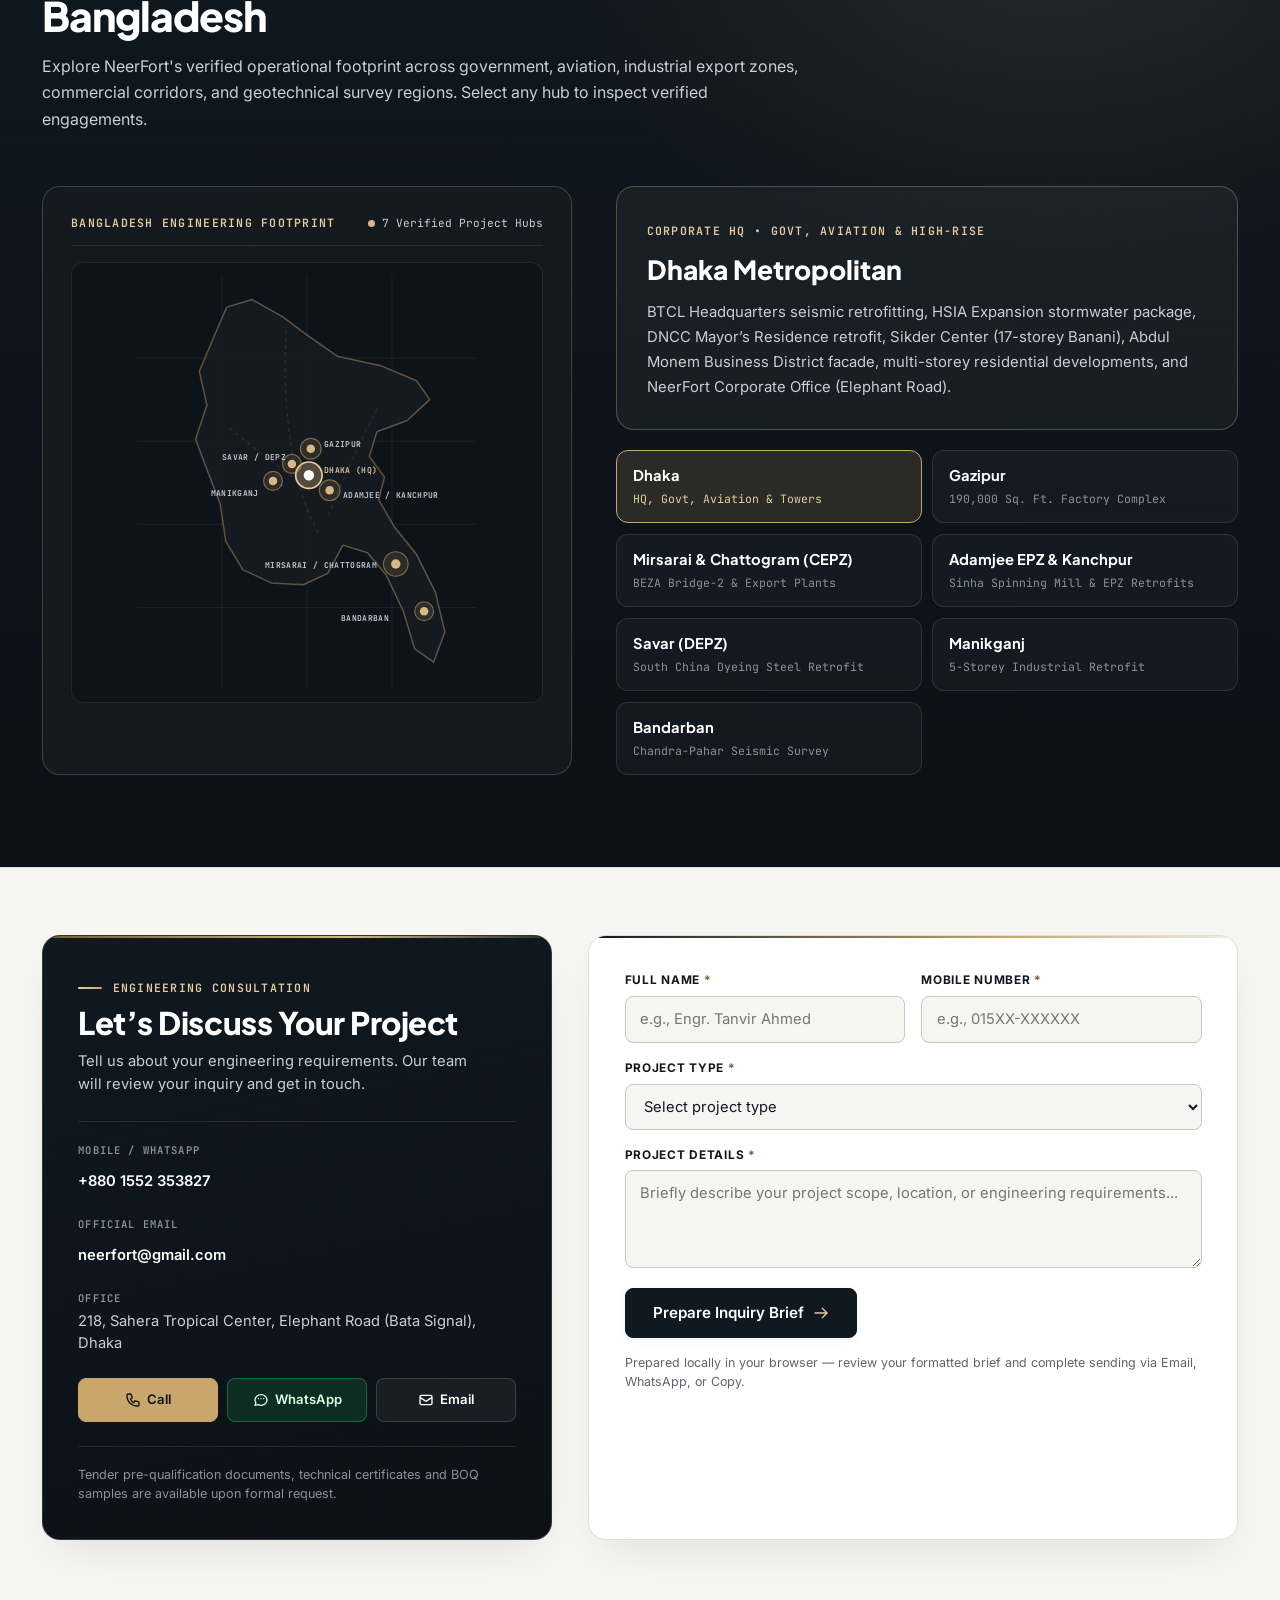
==== commit a60ed244: "feat: complete NeerFort Sprint 7 Phase 7.3 portfolio and engagement upgrades" ====
--- a/index.html
+++ b/index.html
@@ -758,7 +758,7 @@
           </div>
         </div>
 
-        <div id="projects-grid" class="projects-grid projects-grid--editorial" aria-live="polite">
+        <div id="projects-grid" class="projects-portfolio" aria-live="polite">
           <!-- Dynamically populated by assets/js/main.js -->
         </div>
 
@@ -766,7 +766,7 @@
         <div class="additional-record" data-reveal>
           <div class="additional-record__header">
             <div>
-              <span class="mono-label mono-label--accent section-kicker">Additional Verified Experience</span>
+              <span class="mono-label mono-label--accent section-kicker">Tier 04 &bull; Additional Verified Experience</span>
               <h3 class="additional-record__title">Hospitality, Residential, Interior Fit-Out &amp; Glazing Engagements</h3>
             </div>
             <span class="mono-label mono-label--muted">Dhaka &bull; Gazipur &bull; Chattogram &bull; Bandarban</span>
@@ -793,6 +793,110 @@
               <h4>Landmark Facades &amp; Soil Tests</h4>
               <p>Polwel Carnation (9-storey, Uttara), Bashundhara Shopping Complex (7,800 sq. ft. glass atrium roof), North South University glazing; Chandra-Pahar seismic down-hole survey &amp; Shanarpar jet grouting.</p>
             </article>
+          </div>
+        </div>
+      </div>
+    </section>
+
+    <!-- 6B. INDUSTRY EXPOSURE & CLIENTS SERVED (PHASE 7.3B) -->
+    <section id="industry-exposure" class="section section--white section--bordered-bottom">
+      <div class="container">
+        <div class="exposure-header" data-reveal>
+          <div class="section-header section-header--compact">
+            <span class="mono-label mono-label--accent section-kicker">Industry Exposure &amp; Clients Served</span>
+            <h2 class="section-title">Organizations &amp; Sectors Served Across Principal Leadership</h2>
+            <p class="section-subtitle">
+              Reflects the 22+ year civil engineering, retrofitting, geotechnical, industrial, interior, and facade portfolio of Managing Director Md. Saiful Haque, MIEB across institutional, international, and corporate engagements.
+            </p>
+          </div>
+
+          <button
+            type="button"
+            id="exposure-pause-btn"
+            class="exposure-pause-btn"
+            aria-pressed="false"
+            aria-label="Pause organization logo slider"
+          >
+            <svg id="exposure-icon-pause" class="icon-xs" viewBox="0 0 24 24" fill="currentColor" aria-hidden="true"><rect x="6" y="5" width="4" height="14" rx="1"/><rect x="14" y="5" width="4" height="14" rx="1"/></svg>
+            <svg id="exposure-icon-play" class="icon-xs is-hidden" viewBox="0 0 24 24" fill="currentColor" aria-hidden="true"><path d="M8 5v14l11-7z"/></svg>
+            <span id="exposure-pause-label">Pause Slider</span>
+          </button>
+        </div>
+
+        <!-- Continuous Horizontal Organization Logo Slider (30 Extracted DOCX Organization Marks) -->
+        <div
+          id="exposure-marquee"
+          class="logo-marquee"
+          role="region"
+          aria-label="Organizations and sectors served across principal engineering leadership"
+          tabindex="0"
+        >
+          <div class="logo-marquee__track">
+            <ul class="logo-marquee__group">
+              <li class="logo-tile"><img src="assets/clients/adc.webp" alt="ADC — Aviation Dhaka Consortium" width="306" height="123" loading="lazy" decoding="async"></li>
+              <li class="logo-tile"><img src="assets/clients/samsung-ct.webp" alt="Samsung C&amp;T" width="169" height="102" loading="lazy" decoding="async"></li>
+              <li class="logo-tile"><img src="assets/clients/beza.webp" alt="BEZA — Bangladesh Economic Zones Authority" width="129" height="107" loading="lazy" decoding="async"></li>
+              <li class="logo-tile"><img src="assets/clients/pgcb.webp" alt="PGCB — Power Grid Company of Bangladesh Ltd." width="138" height="103" loading="lazy" decoding="async"></li>
+              <li class="logo-tile"><img src="assets/clients/accord.webp" alt="Accord on Fire and Building Safety in Bangladesh" width="258" height="67" loading="lazy" decoding="async"></li>
+              <li class="logo-tile"><img src="assets/clients/alliance.webp" alt="Alliance for Bangladesh Worker Safety" width="276" height="73" loading="lazy" decoding="async"></li>
+              <li class="logo-tile"><img src="assets/clients/levis.webp" alt="Levi's" width="143" height="69" loading="lazy" decoding="async"></li>
+              <li class="logo-tile"><img src="assets/clients/youngone.webp" alt="Youngone" width="319" height="40" loading="lazy" decoding="async"></li>
+              <li class="logo-tile"><img src="assets/clients/opex-sinha.webp" alt="OpEx &amp; Sinha Textile Ltd." width="144" height="53" loading="lazy" decoding="async"></li>
+              <li class="logo-tile"><img src="assets/clients/kenpark.webp" alt="Kenpark" width="166" height="51" loading="lazy" decoding="async"></li>
+              <li class="logo-tile"><img src="assets/clients/well-group.webp" alt="Well Group" width="143" height="58" loading="lazy" decoding="async"></li>
+              <li class="logo-tile"><img src="assets/clients/goldtex.webp" alt="Goldtex" width="153" height="46" loading="lazy" decoding="async"></li>
+              <li class="logo-tile"><img src="assets/clients/beximco.webp" alt="BEXIMCO" width="306" height="83" loading="lazy" decoding="async"></li>
+              <li class="logo-tile"><img src="assets/clients/sikder-group.webp" alt="Sikder Group" width="130" height="158" loading="lazy" decoding="async"></li>
+              <li class="logo-tile"><img src="assets/clients/akij-group.webp" alt="Akij Group" width="132" height="116" loading="lazy" decoding="async"></li>
+              <li class="logo-tile"><img src="assets/clients/unicef.webp" alt="UNICEF" width="248" height="76" loading="lazy" decoding="async"></li>
+              <li class="logo-tile"><img src="assets/clients/unhcr.webp" alt="UNHCR — The UN Refugee Agency" width="267" height="79" loading="lazy" decoding="async"></li>
+              <li class="logo-tile"><img src="assets/clients/unesco.webp" alt="UNESCO" width="115" height="78" loading="lazy" decoding="async"></li>
+              <li class="logo-tile"><img src="assets/clients/un-women.webp" alt="UN Women" width="188" height="69" loading="lazy" decoding="async"></li>
+              <li class="logo-tile"><img src="assets/clients/phl.webp" alt="Parasol Housing Ltd. (PHL)" width="139" height="86" loading="lazy" decoding="async"></li>
+              <li class="logo-tile"><img src="assets/clients/hi-technology.webp" alt="H.I. Technology &amp; Properties Ltd." width="101" height="98" loading="lazy" decoding="async"></li>
+              <li class="logo-tile"><img src="assets/clients/bengal-hurricane.webp" alt="Bengal Hurricane Group" width="163" height="91" loading="lazy" decoding="async"></li>
+              <li class="logo-tile"><img src="assets/clients/bangladesh-police.webp" alt="Bangladesh Police" width="131" height="95" loading="lazy" decoding="async"></li>
+              <li class="logo-tile"><img src="assets/clients/bashundhara-city.webp" alt="Bashundhara City Development Ltd." width="215" height="90" loading="lazy" decoding="async"></li>
+              <li class="logo-tile"><img src="assets/clients/ewpd.webp" alt="East West Property Development Pvt. Ltd. (EWPD)" width="419" height="65" loading="lazy" decoding="async"></li>
+              <li class="logo-tile"><img src="assets/clients/jamuna-future-park.webp" alt="Jamuna Future Park" width="153" height="105" loading="lazy" decoding="async"></li>
+              <li class="logo-tile"><img src="assets/clients/ehl.webp" alt="Eastern Housing Limited (EHL)" width="211" height="125" loading="lazy" decoding="async"></li>
+              <li class="logo-tile"><img src="assets/clients/bay.webp" alt="Bay" width="182" height="65" loading="lazy" decoding="async"></li>
+              <li class="logo-tile"><img src="assets/clients/abdul-monem.webp" alt="Abdul Monem Ltd. (AML)" width="184" height="46" loading="lazy" decoding="async"></li>
+              <li class="logo-tile"><img src="assets/clients/architectural-partner.webp" alt="Architectural and glazing sector partner mark" width="103" height="97" loading="lazy" decoding="async"></li>
+            </ul>
+            <!-- Duplicate visual track for seamless continuous loop (hidden from assistive tech) -->
+            <ul class="logo-marquee__group logo-marquee__group--clone" aria-hidden="true">
+              <li class="logo-tile"><img src="assets/clients/adc.webp" alt="" width="306" height="123" loading="lazy" decoding="async"></li>
+              <li class="logo-tile"><img src="assets/clients/samsung-ct.webp" alt="" width="169" height="102" loading="lazy" decoding="async"></li>
+              <li class="logo-tile"><img src="assets/clients/beza.webp" alt="" width="129" height="107" loading="lazy" decoding="async"></li>
+              <li class="logo-tile"><img src="assets/clients/pgcb.webp" alt="" width="138" height="103" loading="lazy" decoding="async"></li>
+              <li class="logo-tile"><img src="assets/clients/accord.webp" alt="" width="258" height="67" loading="lazy" decoding="async"></li>
+              <li class="logo-tile"><img src="assets/clients/alliance.webp" alt="" width="276" height="73" loading="lazy" decoding="async"></li>
+              <li class="logo-tile"><img src="assets/clients/levis.webp" alt="" width="143" height="69" loading="lazy" decoding="async"></li>
+              <li class="logo-tile"><img src="assets/clients/youngone.webp" alt="" width="319" height="40" loading="lazy" decoding="async"></li>
+              <li class="logo-tile"><img src="assets/clients/opex-sinha.webp" alt="" width="144" height="53" loading="lazy" decoding="async"></li>
+              <li class="logo-tile"><img src="assets/clients/kenpark.webp" alt="" width="166" height="51" loading="lazy" decoding="async"></li>
+              <li class="logo-tile"><img src="assets/clients/well-group.webp" alt="" width="143" height="58" loading="lazy" decoding="async"></li>
+              <li class="logo-tile"><img src="assets/clients/goldtex.webp" alt="" width="153" height="46" loading="lazy" decoding="async"></li>
+              <li class="logo-tile"><img src="assets/clients/beximco.webp" alt="" width="306" height="83" loading="lazy" decoding="async"></li>
+              <li class="logo-tile"><img src="assets/clients/sikder-group.webp" alt="" width="130" height="158" loading="lazy" decoding="async"></li>
+              <li class="logo-tile"><img src="assets/clients/akij-group.webp" alt="" width="132" height="116" loading="lazy" decoding="async"></li>
+              <li class="logo-tile"><img src="assets/clients/unicef.webp" alt="" width="248" height="76" loading="lazy" decoding="async"></li>
+              <li class="logo-tile"><img src="assets/clients/unhcr.webp" alt="" width="267" height="79" loading="lazy" decoding="async"></li>
+              <li class="logo-tile"><img src="assets/clients/unesco.webp" alt="" width="115" height="78" loading="lazy" decoding="async"></li>
+              <li class="logo-tile"><img src="assets/clients/un-women.webp" alt="" width="188" height="69" loading="lazy" decoding="async"></li>
+              <li class="logo-tile"><img src="assets/clients/phl.webp" alt="" width="139" height="86" loading="lazy" decoding="async"></li>
+              <li class="logo-tile"><img src="assets/clients/hi-technology.webp" alt="" width="101" height="98" loading="lazy" decoding="async"></li>
+              <li class="logo-tile"><img src="assets/clients/bengal-hurricane.webp" alt="" width="163" height="91" loading="lazy" decoding="async"></li>
+              <li class="logo-tile"><img src="assets/clients/bangladesh-police.webp" alt="" width="131" height="95" loading="lazy" decoding="async"></li>
+              <li class="logo-tile"><img src="assets/clients/bashundhara-city.webp" alt="" width="215" height="90" loading="lazy" decoding="async"></li>
+              <li class="logo-tile"><img src="assets/clients/ewpd.webp" alt="" width="419" height="65" loading="lazy" decoding="async"></li>
+              <li class="logo-tile"><img src="assets/clients/jamuna-future-park.webp" alt="" width="153" height="105" loading="lazy" decoding="async"></li>
+              <li class="logo-tile"><img src="assets/clients/ehl.webp" alt="" width="211" height="125" loading="lazy" decoding="async"></li>
+              <li class="logo-tile"><img src="assets/clients/bay.webp" alt="" width="182" height="65" loading="lazy" decoding="async"></li>
+              <li class="logo-tile"><img src="assets/clients/abdul-monem.webp" alt="" width="184" height="46" loading="lazy" decoding="async"></li>
+              <li class="logo-tile"><img src="assets/clients/architectural-partner.webp" alt="" width="103" height="97" loading="lazy" decoding="async"></li>
+            </ul>
           </div>
         </div>
       </div>
@@ -1652,6 +1756,92 @@
     </div>
   </footer>
 
+  <!-- FLOATING WHATSAPP CHAT WIDGET (PHASE 7.3C INTERACTION UPGRADE) -->
+  <div id="whatsapp-widget" class="whatsapp-widget">
+    <div
+      id="whatsapp-chat-dialog"
+      class="whatsapp-chat"
+      role="dialog"
+      aria-modal="false"
+      aria-labelledby="whatsapp-chat-title"
+      aria-describedby="whatsapp-chat-welcome"
+      hidden
+    >
+      <div class="whatsapp-chat__header">
+        <div class="whatsapp-chat__brand">
+          <div class="whatsapp-chat__badge" aria-hidden="true">
+            <svg class="whatsapp-chat__badge-icon" viewBox="0 0 32 32" fill="currentColor"><path d="M16.004 3.2c-7.07 0-12.804 5.734-12.804 12.804 0 2.258.59 4.464 1.712 6.41L3.2 28.8l6.56-1.72a12.78 12.78 0 0 0 6.244 1.616h.006c7.07 0 12.804-5.734 12.804-12.804S23.075 3.2 16.004 3.2Zm0 23.37h-.004a10.58 10.58 0 0 1-5.4-1.48l-.388-.23-3.896 1.022 1.04-3.797-.252-.39a10.57 10.57 0 0 1-1.62-5.69c0-5.84 4.754-10.593 10.6-10.593a10.52 10.52 0 0 1 7.49 3.104 10.52 10.52 0 0 1 3.104 7.498c-.002 5.84-4.756 10.556-10.674 10.556Zm5.81-7.928c-.318-.16-1.884-.93-2.176-1.036-.292-.106-.504-.16-.716.16-.212.318-.822 1.036-1.008 1.248-.186.212-.372.238-.69.08-.318-.16-1.344-.496-2.56-1.58-.946-.844-1.584-1.886-1.77-2.204-.186-.318-.02-.49.14-.648.144-.144.318-.372.478-.558.16-.186.212-.318.318-.53.106-.212.054-.398-.026-.558-.08-.16-.716-1.726-.982-2.362-.258-.622-.52-.538-.716-.548l-.61-.01c-.212 0-.558.08-.85.398-.292.318-1.114 1.088-1.114 2.654s1.14 3.078 1.3 3.29c.16.212 2.244 3.428 5.436 4.806.76.328 1.352.524 1.814.67.762.242 1.456.208 2.004.126.612-.092 1.884-.77 2.15-1.514.266-.744.266-1.382.186-1.514-.08-.132-.292-.212-.61-.372Z"/></svg>
+            <span class="whatsapp-chat__status-dot"></span>
+          </div>
+          <div class="whatsapp-chat__heading">
+            <span class="whatsapp-chat__kicker">NeerFort Engineering Desk</span>
+            <h3 id="whatsapp-chat-title" class="whatsapp-chat__title">Direct WhatsApp Inquiry</h3>
+            <p class="whatsapp-chat__meta">+880 1552 353827 &bull; Official Channel</p>
+          </div>
+        </div>
+        <button
+          type="button"
+          id="whatsapp-chat-close"
+          class="whatsapp-chat__close"
+          aria-label="Close WhatsApp chat window"
+        >
+          <svg class="icon-sm" viewBox="0 0 24 24" fill="none" stroke="currentColor" aria-hidden="true"><path stroke-linecap="round" stroke-linejoin="round" stroke-width="2" d="M6 18L18 6M6 6l12 12"/></svg>
+        </button>
+      </div>
+
+      <div class="whatsapp-chat__body">
+        <div class="whatsapp-chat__bubble">
+          <span class="whatsapp-chat__sender">NeerFort Engineering &amp; Construction</span>
+          <p id="whatsapp-chat-welcome" class="whatsapp-chat__message">
+            Hello! Welcome to NeerFort. How can we help you with your engineering or construction project?
+          </p>
+        </div>
+        <p class="whatsapp-chat__subnote">
+          Share your project inquiry below &mdash; clicking Send opens WhatsApp in a new tab.
+        </p>
+      </div>
+
+      <form id="whatsapp-chat-form" class="whatsapp-chat__form" novalidate>
+        <label for="whatsapp-chat-input" class="sr-only">Your WhatsApp inquiry message</label>
+        <div class="whatsapp-chat__composer">
+          <textarea
+            id="whatsapp-chat-input"
+            class="whatsapp-chat__input"
+            name="whatsappMessage"
+            rows="2"
+            maxlength="1000"
+            placeholder="Type your message..."
+            aria-describedby="whatsapp-chat-error"
+          ></textarea>
+          <button
+            type="submit"
+            id="whatsapp-chat-send"
+            class="whatsapp-chat__send"
+            aria-label="Send message on WhatsApp"
+          >
+            <svg class="whatsapp-chat__send-icon" viewBox="0 0 32 32" fill="currentColor" aria-hidden="true"><path d="M16.004 3.2c-7.07 0-12.804 5.734-12.804 12.804 0 2.258.59 4.464 1.712 6.41L3.2 28.8l6.56-1.72a12.78 12.78 0 0 0 6.244 1.616h.006c7.07 0 12.804-5.734 12.804-12.804S23.075 3.2 16.004 3.2Zm5.81 15.442c-.266.744-1.538 1.422-2.15 1.514-.548.082-1.242.116-2.004-.126-.462-.146-1.054-.342-1.814-.67-3.192-1.378-5.276-4.594-5.436-4.806-.16-.212-1.3-1.724-1.3-3.29s.822-2.336 1.114-2.654c.292-.318.638-.398.85-.398l.61.01c.196.01.458-.074.716.548.266.636.902 2.202.982 2.362.08.16.132.346.026.558-.106.212-.158.344-.318.53-.16.186-.334.414-.478.558-.16.158-.326.33-.14.648.186.318.824 1.36 1.77 2.204 1.216 1.084 2.242 1.42 2.56 1.58.318.158.504.132.69-.08.186-.212.796-.93 1.008-1.248.212-.32.424-.266.716-.16.292.106 1.858.876 2.176 1.036.318.16.53.24.61.372.08.132.08.77-.186 1.514Z"/></svg>
+            <span>Send</span>
+          </button>
+        </div>
+        <p id="whatsapp-chat-error" class="whatsapp-chat__error" role="alert" hidden></p>
+      </form>
+    </div>
+
+    <button
+      type="button"
+      id="whatsapp-launcher"
+      class="whatsapp-float"
+      aria-haspopup="dialog"
+      aria-expanded="false"
+      aria-controls="whatsapp-chat-dialog"
+      aria-label="Open NeerFort WhatsApp chat window"
+      title="Chat with NeerFort on WhatsApp"
+    >
+      <svg class="whatsapp-float__icon" viewBox="0 0 32 32" fill="currentColor" aria-hidden="true"><path d="M16.004 3.2c-7.07 0-12.804 5.734-12.804 12.804 0 2.258.59 4.464 1.712 6.41L3.2 28.8l6.56-1.72a12.78 12.78 0 0 0 6.244 1.616h.006c7.07 0 12.804-5.734 12.804-12.804S23.075 3.2 16.004 3.2Zm0 23.37h-.004a10.58 10.58 0 0 1-5.4-1.48l-.388-.23-3.896 1.022 1.04-3.797-.252-.39a10.57 10.57 0 0 1-1.62-5.69c0-5.84 4.754-10.593 10.6-10.593a10.52 10.52 0 0 1 7.49 3.104 10.52 10.52 0 0 1 3.104 7.498c-.002 5.84-4.756 10.556-10.674 10.556Zm5.81-7.928c-.318-.16-1.884-.93-2.176-1.036-.292-.106-.504-.16-.716.16-.212.318-.822 1.036-1.008 1.248-.186.212-.372.238-.69.08-.318-.16-1.344-.496-2.56-1.58-.946-.844-1.584-1.886-1.77-2.204-.186-.318-.02-.49.14-.648.144-.144.318-.372.478-.558.16-.186.212-.318.318-.53.106-.212.054-.398-.026-.558-.08-.16-.716-1.726-.982-2.362-.258-.622-.52-.538-.716-.548l-.61-.01c-.212 0-.558.08-.85.398-.292.318-1.114 1.088-1.114 2.654s1.14 3.078 1.3 3.29c.16.212 2.244 3.428 5.436 4.806.76.328 1.352.524 1.814.67.762.242 1.456.208 2.004.126.612-.092 1.884-.77 2.15-1.514.266-.744.266-1.382.186-1.514-.08-.132-.292-.212-.61-.372Z"/></svg>
+      <span class="whatsapp-float__label">WhatsApp</span>
+    </button>
+  </div>
+
   <!-- ACCESSIBLE PROJECT DETAIL MODAL -->
   <div id="project-modal" class="modal-backdrop" role="dialog" aria-modal="true" aria-labelledby="modal-title" hidden>
     <div class="modal-dialog">
@@ -1666,7 +1856,7 @@
       </div>
 
       <div class="modal-body">
-        <!-- Verified Site Photography or Clearly Marked Documentation Slot -->
+        <!-- Verified Site Photography Gallery or Disclosed Concept Visual -->
         <div id="modal-media" class="modal-media"></div>
 
         <!-- Metadata Strip -->
@@ -1683,6 +1873,11 @@
             <span class="mono-label mono-label--muted">Verified Milestone</span>
             <strong id="modal-metric" class="text-gold-dark">&mdash;</strong>
           </div>
+        </div>
+
+        <div class="modal-section">
+          <h4 class="mono-label mono-label--navy">Project Overview</h4>
+          <p id="modal-overview"></p>
         </div>
 
         <div class="modal-section">
--- a/assets/css/styles.css
+++ b/assets/css/styles.css
@@ -119,6 +119,8 @@
 
 .project-card__media > picture,
 .project-card__diptych-cell > picture,
+.project-spotlight__media > picture,
+.modal-concept__frame > picture,
 .principal-avatar > picture {
   width: 100%;
   height: 100%;
@@ -2353,10 +2355,127 @@
   color: var(--gold-300);
 }
 
+.projects-portfolio {
+  width: 100%;
+}
+
+.projects-tiers {
+  display: flex;
+  flex-direction: column;
+  gap: clamp(2.25rem, 4.2vw, 3.25rem);
+}
+
+.projects-tier {
+  display: flex;
+  flex-direction: column;
+  gap: 1.15rem;
+}
+
+.projects-tier__head {
+  display: flex;
+  flex-wrap: wrap;
+  align-items: center;
+  justify-content: space-between;
+  gap: 0.45rem 1rem;
+  padding-bottom: 0.7rem;
+  border-bottom: 1px solid var(--border-light);
+}
+
+.projects-tier__eyebrow {
+  font-family: var(--font-mono);
+  font-size: 0.72rem;
+  font-weight: 700;
+  letter-spacing: 0.11em;
+  text-transform: uppercase;
+  color: var(--navy-900);
+}
+
+.projects-tier__note {
+  font-family: var(--font-mono);
+  font-size: 0.68rem;
+  font-weight: 500;
+  letter-spacing: 0.06em;
+  text-transform: uppercase;
+  color: var(--gold-600);
+}
+
+/* Tier 1 — Flagship Spotlight Card */
+.project-spotlight {
+  display: grid;
+  grid-template-columns: 1fr;
+  border-color: rgba(201, 166, 107, 0.42);
+  box-shadow: var(--shadow-arch);
+}
+
+.project-spotlight::before {
+  opacity: 1;
+}
+
+.project-spotlight__media {
+  aspect-ratio: 16 / 10;
+  max-height: 320px;
+}
+
+.project-spotlight__body {
+  padding: clamp(1.35rem, 2.8vw, 2.1rem);
+  display: flex;
+  flex-direction: column;
+  justify-content: space-between;
+  gap: 1.25rem;
+}
+
+.project-spotlight__kicker {
+  font-family: var(--font-mono);
+  font-size: 0.67rem;
+  font-weight: 700;
+  letter-spacing: 0.08em;
+  text-transform: uppercase;
+  color: var(--gold-600);
+}
+
+.project-spotlight__title {
+  font-family: var(--font-heading);
+  font-weight: 800;
+  font-size: clamp(1.3rem, 2.2vw, 1.72rem);
+  line-height: 1.2;
+  letter-spacing: -0.02em;
+  color: var(--navy-900);
+}
+
+.project-spotlight__figures {
+  display: flex;
+  flex-wrap: wrap;
+  gap: 0.45rem;
+  margin-top: 0.85rem;
+}
+
+.project-spotlight__figure {
+  font-family: var(--font-mono);
+  font-size: 0.69rem;
+  font-weight: 600;
+  padding: 0.28rem 0.62rem;
+  border-radius: 5px;
+  background-color: var(--navy-900);
+  color: var(--gold-300);
+  letter-spacing: 0.03em;
+}
+
+.project-specs-btn--spotlight {
+  background-color: var(--navy-900);
+  border-color: var(--navy-900);
+  color: #FFFFFF;
+}
+
+.project-specs-btn--spotlight:hover {
+  background-color: var(--gold-500);
+  border-color: var(--gold-500);
+  color: var(--navy-950);
+}
+
 .projects-grid {
   display: grid;
   grid-template-columns: 1fr;
-  gap: clamp(1.35rem, 2.5vw, 1.85rem);
+  gap: clamp(1.25rem, 2.2vw, 1.65rem);
 }
 
 .project-card {
@@ -2401,16 +2520,10 @@
 .project-card__media {
   position: relative;
   aspect-ratio: 16 / 10;
-  max-height: 250px;
+  max-height: 248px;
   background-color: var(--navy-900);
   overflow: hidden;
   border-bottom: 1px solid var(--border-light);
-}
-
-.project-card--dossier .project-card__media {
-  aspect-ratio: auto;
-  min-height: 158px;
-  max-height: none;
 }
 
 .project-card__media img,
@@ -2420,10 +2533,6 @@
   object-fit: cover;
   object-position: center;
   transition: transform 520ms var(--ease-standard);
-}
-
-.project-card__img--portrait {
-  object-position: center 22%;
 }
 
 .project-card:hover .project-card__media img {
@@ -2536,14 +2645,40 @@
   bottom: 10px;
   right: 10px;
   z-index: 2;
-  padding: 0.22rem 0.58rem;
-  border-radius: 4px;
-  background-color: rgba(11, 17, 23, 0.84);
-  border: 1px solid rgba(255, 255, 255, 0.12);
+  display: inline-flex;
+  align-items: center;
+  gap: 0.35rem;
+  padding: 0.24rem 0.6rem;
+  border-radius: 5px;
+  background-color: rgba(11, 17, 23, 0.86);
+  border: 1px solid rgba(255, 255, 255, 0.16);
+  -webkit-backdrop-filter: blur(6px);
+  backdrop-filter: blur(6px);
   color: #FFFFFF;
   font-family: var(--font-mono);
   font-size: 0.63rem;
+  font-weight: 600;
   letter-spacing: 0.04em;
+}
+
+.media-photo-tag--verified {
+  border-color: rgba(201, 166, 107, 0.55);
+  color: var(--gold-300);
+}
+
+.media-photo-tag--verified::before {
+  content: '';
+  width: 6px;
+  height: 6px;
+  border-radius: 50%;
+  background-color: var(--gold-400);
+  flex-shrink: 0;
+}
+
+.media-photo-tag--illustrative {
+  background-color: rgba(16, 24, 32, 0.82);
+  border-color: rgba(255, 255, 255, 0.22);
+  color: #E2E8F0;
 }
 
 .project-card__body {
@@ -2744,6 +2879,150 @@
 }
 
 /* ==========================================================================
+   6B. INDUSTRY EXPOSURE & CLIENTS SERVED (PHASE 7.3B)
+   ========================================================================== */
+#industry-exposure {
+  padding-block: clamp(3.25rem, 5.5vw, 4.75rem);
+}
+
+.exposure-header {
+  display: flex;
+  flex-direction: column;
+  gap: 1.25rem;
+  margin-bottom: clamp(1.5rem, 2.8vw, 2.15rem);
+}
+
+.exposure-pause-btn {
+  display: inline-flex;
+  align-items: center;
+  justify-content: center;
+  gap: 0.45rem;
+  align-self: flex-start;
+  min-height: 40px;
+  padding: 0.45rem 0.9rem;
+  border-radius: var(--radius-sm);
+  border: 1px solid var(--border-medium);
+  background-color: var(--bg-page);
+  color: var(--navy-900);
+  font-family: var(--font-mono);
+  font-size: 0.72rem;
+  font-weight: 600;
+  letter-spacing: 0.05em;
+  text-transform: uppercase;
+  cursor: pointer;
+  flex-shrink: 0;
+  transition: background-color var(--transition-fast), border-color var(--transition-fast), color var(--transition-fast);
+}
+
+.exposure-pause-btn:hover {
+  background-color: var(--navy-900);
+  border-color: var(--navy-900);
+  color: var(--gold-300);
+}
+
+.exposure-pause-btn[aria-pressed='true'] {
+  background-color: var(--navy-900);
+  border-color: var(--gold-500);
+  color: var(--gold-300);
+}
+
+.logo-marquee {
+  position: relative;
+  overflow: hidden;
+  padding-block: 1.35rem;
+  border-radius: var(--radius-lg);
+  background-color: var(--bg-page);
+  border: 1px solid var(--border-light);
+}
+
+.logo-marquee:focus-visible {
+  outline: 2px solid var(--gold-500);
+  outline-offset: 3px;
+}
+
+.logo-marquee::before,
+.logo-marquee::after {
+  content: '';
+  position: absolute;
+  top: 0;
+  bottom: 0;
+  width: clamp(28px, 5vw, 72px);
+  z-index: 2;
+  pointer-events: none;
+}
+
+.logo-marquee::before {
+  left: 0;
+  background: linear-gradient(90deg, var(--bg-page) 0%, rgba(245, 245, 242, 0) 100%);
+}
+
+.logo-marquee::after {
+  right: 0;
+  background: linear-gradient(270deg, var(--bg-page) 0%, rgba(245, 245, 242, 0) 100%);
+}
+
+@keyframes logoMarquee {
+  0% {
+    transform: translate3d(0, 0, 0);
+  }
+  100% {
+    transform: translate3d(-50%, 0, 0);
+  }
+}
+
+.logo-marquee__track {
+  display: flex;
+  width: max-content;
+  animation: logoMarquee 58s linear infinite;
+  will-change: transform;
+}
+
+.logo-marquee:hover .logo-marquee__track,
+.logo-marquee:focus-within .logo-marquee__track,
+.logo-marquee.is-paused .logo-marquee__track {
+  animation-play-state: paused;
+}
+
+.logo-marquee__group {
+  display: flex;
+  align-items: center;
+  gap: 0.9rem;
+  padding-right: 0.9rem;
+  padding-left: 0;
+  list-style: none;
+  flex-shrink: 0;
+}
+
+.logo-tile {
+  flex: 0 0 auto;
+  width: 164px;
+  height: 78px;
+  padding: 0.65rem 0.9rem;
+  border-radius: var(--radius-md);
+  background-color: #FFFFFF;
+  border: 1px solid var(--border-light);
+  box-shadow: 0 2px 8px rgba(16, 24, 32, 0.04);
+  display: flex;
+  align-items: center;
+  justify-content: center;
+  transition: border-color var(--transition-fast), box-shadow var(--transition-fast), transform var(--transition-fast);
+}
+
+.logo-tile:hover {
+  border-color: rgba(201, 166, 107, 0.62);
+  box-shadow: var(--shadow-sm);
+  transform: translateY(-2px);
+}
+
+.logo-tile img {
+  max-width: 100%;
+  max-height: 48px;
+  width: auto;
+  height: auto;
+  object-fit: contain;
+}
+
+/* ==========================================================================
    METHODOLOGY VISIBILITY CARDS
    ========================================================================== */
 .visibility-bar__item {
@@ -4037,35 +4316,173 @@
   gap: 1.35rem;
 }
 
-.modal-media__gallery {
-  display: grid;
-  grid-template-columns: 1fr;
+.modal-gallery {
+  display: flex;
+  flex-direction: column;
   gap: 0.75rem;
 }
 
-.modal-media__gallery--two {
-  grid-template-columns: 1fr;
-}
-
-.modal-photo {
+.modal-gallery__stage {
+  position: relative;
   border-radius: var(--radius-md);
   overflow: hidden;
   border: 1px solid var(--border-light);
   background-color: var(--navy-950);
 }
 
-.modal-photo img {
+.modal-gallery__topbar {
+  display: flex;
+  align-items: center;
+  justify-content: space-between;
+  gap: 0.5rem;
+  padding: 0.5rem 0.85rem;
+  background-color: var(--navy-900);
+  border-bottom: 1px solid rgba(255, 255, 255, 0.08);
+}
+
+.modal-gallery__badge {
+  display: inline-flex;
+  align-items: center;
+  gap: 0.38rem;
+  font-family: var(--font-mono);
+  font-size: 0.66rem;
+  font-weight: 700;
+  letter-spacing: 0.08em;
+  text-transform: uppercase;
+  color: var(--gold-300);
+}
+
+.modal-gallery__badge::before {
+  content: '';
+  width: 6px;
+  height: 6px;
+  border-radius: 50%;
+  background-color: var(--gold-400);
+}
+
+.modal-gallery__counter {
+  font-family: var(--font-mono);
+  font-size: 0.68rem;
+  font-weight: 600;
+  color: var(--ink-on-dark-muted);
+}
+
+.modal-gallery__frame {
+  height: clamp(220px, 36vh, 330px);
+  display: flex;
+  align-items: center;
+  justify-content: center;
+  padding: 0.75rem;
+  background: radial-gradient(circle at 50% 45%, rgba(28, 39, 51, 0.85) 0%, #0B1117 100%);
+}
+
+.modal-gallery__frame picture {
+  display: flex;
+  align-items: center;
+  justify-content: center;
   width: 100%;
-  max-height: 280px;
-  object-fit: cover;
-}
-
-.modal-photo figcaption {
-  padding: 0.5rem 0.8rem;
-  font-family: var(--font-mono);
-  font-size: 0.7rem;
+  height: 100%;
+}
+
+.modal-gallery__frame img {
+  max-width: 100%;
+  max-height: 100%;
+  width: auto;
+  height: auto;
+  object-fit: contain;
+  border-radius: 6px;
+  box-shadow: 0 12px 28px rgba(0, 0, 0, 0.4);
+}
+
+.modal-gallery__caption {
+  padding: 0.55rem 0.85rem;
+  font-family: var(--font-mono);
+  font-size: 0.71rem;
+  line-height: 1.45;
   color: var(--ink-on-dark-muted);
   background-color: var(--navy-900);
+  border-top: 1px solid rgba(255, 255, 255, 0.08);
+}
+
+.modal-gallery__thumbs {
+  display: flex;
+  flex-wrap: wrap;
+  gap: 0.5rem;
+}
+
+.modal-gallery__thumb {
+  width: 76px;
+  height: 56px;
+  padding: 2px;
+  border-radius: 7px;
+  border: 2px solid var(--border-light);
+  background-color: var(--navy-950);
+  overflow: hidden;
+  cursor: pointer;
+  transition: border-color var(--transition-fast), transform var(--transition-fast);
+}
+
+.modal-gallery__thumb picture {
+  width: 100%;
+  height: 100%;
+}
+
+.modal-gallery__thumb img {
+  width: 100%;
+  height: 100%;
+  object-fit: cover;
+  border-radius: 4px;
+}
+
+.modal-gallery__thumb:hover {
+  border-color: var(--gold-500);
+  transform: translateY(-1px);
+}
+
+.modal-gallery__thumb.is-active {
+  border-color: var(--gold-500);
+  box-shadow: 0 0 0 2px rgba(201, 166, 107, 0.3);
+}
+
+.modal-concept {
+  border-radius: var(--radius-md);
+  overflow: hidden;
+  border: 1px solid var(--border-light);
+  background-color: var(--bg-page);
+}
+
+.modal-concept__frame {
+  position: relative;
+  aspect-ratio: 16 / 9;
+  max-height: 330px;
+  width: 100%;
+  background-color: var(--navy-950);
+  overflow: hidden;
+}
+
+.modal-concept__frame img {
+  width: 100%;
+  height: 100%;
+  object-fit: cover;
+}
+
+.modal-concept-disclosure {
+  display: flex;
+  align-items: flex-start;
+  gap: 0.5rem;
+  padding: 0.65rem 0.9rem;
+  background-color: #F8FAFC;
+  border-top: 1px solid var(--border-light);
+  font-family: var(--font-mono);
+  font-size: 0.7rem;
+  line-height: 1.48;
+  color: var(--ink-secondary);
+}
+
+.modal-concept-disclosure svg {
+  flex-shrink: 0;
+  margin-top: 2px;
+  color: var(--gold-600);
 }
 
 .modal-media-placeholder {
@@ -4225,6 +4642,381 @@
 }
 
 .toast__close:hover { color: #FFFFFF; }
+
+/* Floating WhatsApp Chat Widget & Subtle Motion (Phase 7.3A + 7.3C Upgrade) */
+@keyframes whatsappFloatBob {
+  0%,
+  100% {
+    transform: translate3d(0, 0, 0);
+  }
+  50% {
+    transform: translate3d(0, -5px, 0);
+  }
+}
+
+@keyframes whatsappChatReveal {
+  from {
+    opacity: 0;
+    transform: translate3d(0, 10px, 0) scale(0.98);
+  }
+  to {
+    opacity: 1;
+    transform: translate3d(0, 0, 0) scale(1);
+  }
+}
+
+.whatsapp-widget {
+  position: relative;
+  z-index: 50;
+}
+
+.whatsapp-float {
+  position: fixed;
+  right: max(1rem, env(safe-area-inset-right));
+  bottom: max(1rem, env(safe-area-inset-bottom));
+  z-index: 50;
+  display: inline-flex;
+  align-items: center;
+  justify-content: center;
+  width: 52px;
+  height: 52px;
+  padding: 0;
+  border-radius: 999px;
+  background: linear-gradient(135deg, #16803C 0%, #146C33 100%);
+  color: #FFFFFF;
+  border: 1px solid rgba(255, 255, 255, 0.22);
+  box-shadow: 0 12px 26px -6px rgba(16, 24, 32, 0.36), 0 0 0 1px rgba(22, 128, 60, 0.24);
+  cursor: pointer;
+  animation: whatsappFloatBob 3.8s ease-in-out infinite;
+  will-change: transform;
+  transition: box-shadow var(--transition-fast), background-color var(--transition-fast), border-color var(--transition-fast);
+}
+
+.whatsapp-float:hover {
+  animation-play-state: paused;
+  background: linear-gradient(135deg, #188D42 0%, #157738 100%);
+  border-color: rgba(255, 255, 255, 0.38);
+  box-shadow: 0 16px 32px -6px rgba(16, 24, 32, 0.42), 0 0 18px 2px rgba(22, 163, 74, 0.28);
+}
+
+.whatsapp-float:focus-visible {
+  animation-play-state: paused;
+  outline: 2px solid var(--gold-500);
+  outline-offset: 3px;
+}
+
+.whatsapp-float[aria-expanded='true'] {
+  animation-play-state: paused;
+  border-color: rgba(201, 166, 107, 0.72);
+  box-shadow: 0 16px 32px -6px rgba(16, 24, 32, 0.44), 0 0 0 2px rgba(201, 166, 107, 0.34);
+}
+
+.whatsapp-float__icon {
+  width: 24px;
+  height: 24px;
+  flex-shrink: 0;
+}
+
+.whatsapp-float__label {
+  display: none;
+  font-family: var(--font-heading);
+  font-size: 0.82rem;
+  font-weight: 700;
+  letter-spacing: 0.02em;
+  white-space: nowrap;
+}
+
+/* In-Page WhatsApp Chat Window */
+.whatsapp-chat {
+  position: fixed;
+  right: max(0.75rem, env(safe-area-inset-right));
+  left: max(0.75rem, env(safe-area-inset-left));
+  bottom: calc(max(1rem, env(safe-area-inset-bottom)) + 62px);
+  z-index: 52;
+  max-width: 368px;
+  max-height: calc(100vh - var(--header-height) - 5.5rem);
+  max-height: calc(100dvh - var(--header-height) - 5.5rem);
+  margin-left: auto;
+  display: flex;
+  flex-direction: column;
+  background-color: var(--bg-surface);
+  border-radius: var(--radius-lg);
+  border: 1px solid rgba(16, 24, 32, 0.14);
+  box-shadow: 0 28px 60px -12px rgba(11, 17, 23, 0.44), 0 0 0 1px rgba(201, 166, 107, 0.22);
+  overflow: hidden;
+  animation: whatsappChatReveal 200ms var(--ease-standard);
+}
+
+.whatsapp-chat[hidden] {
+  display: none !important;
+}
+
+.whatsapp-chat__header {
+  background: linear-gradient(150deg, var(--navy-900) 0%, var(--navy-950) 100%);
+  color: #FFFFFF;
+  padding: 0.95rem 1rem 0.95rem 1.05rem;
+  border-bottom: 2px solid rgba(201, 166, 107, 0.48);
+  display: flex;
+  align-items: flex-start;
+  justify-content: space-between;
+  gap: 0.75rem;
+  flex-shrink: 0;
+}
+
+.whatsapp-chat__brand {
+  display: flex;
+  align-items: center;
+  gap: 0.72rem;
+  min-width: 0;
+}
+
+.whatsapp-chat__badge {
+  position: relative;
+  width: 40px;
+  height: 40px;
+  border-radius: 11px;
+  background: linear-gradient(135deg, #16803C 0%, #146C33 100%);
+  border: 1px solid rgba(255, 255, 255, 0.22);
+  color: #FFFFFF;
+  display: flex;
+  align-items: center;
+  justify-content: center;
+  flex-shrink: 0;
+}
+
+.whatsapp-chat__badge-icon {
+  width: 22px;
+  height: 22px;
+}
+
+.whatsapp-chat__status-dot {
+  position: absolute;
+  right: -2px;
+  bottom: -2px;
+  width: 11px;
+  height: 11px;
+  border-radius: 50%;
+  background-color: #22C55E;
+  border: 2px solid var(--navy-950);
+}
+
+.whatsapp-chat__heading {
+  min-width: 0;
+}
+
+.whatsapp-chat__kicker {
+  display: block;
+  font-family: var(--font-mono);
+  font-size: 0.62rem;
+  font-weight: 600;
+  letter-spacing: 0.09em;
+  text-transform: uppercase;
+  color: var(--gold-300);
+}
+
+.whatsapp-chat__title {
+  font-family: var(--font-heading);
+  font-size: 0.96rem;
+  font-weight: 700;
+  line-height: 1.25;
+  color: #FFFFFF;
+  margin-top: 0.1rem;
+}
+
+.whatsapp-chat__meta {
+  font-family: var(--font-mono);
+  font-size: 0.66rem;
+  color: var(--ink-on-dark-muted);
+  margin-top: 0.14rem;
+}
+
+.whatsapp-chat__close {
+  width: 36px;
+  height: 36px;
+  border-radius: 8px;
+  border: 1px solid rgba(255, 255, 255, 0.16);
+  background-color: rgba(255, 255, 255, 0.07);
+  color: #FFFFFF;
+  display: inline-flex;
+  align-items: center;
+  justify-content: center;
+  cursor: pointer;
+  flex-shrink: 0;
+  transition: background-color var(--transition-fast), border-color var(--transition-fast);
+}
+
+.whatsapp-chat__close:hover {
+  background-color: rgba(255, 255, 255, 0.16);
+  border-color: rgba(201, 166, 107, 0.55);
+}
+
+.whatsapp-chat__body {
+  padding: 1rem 1.05rem;
+  background-color: var(--bg-page);
+  background-image: radial-gradient(rgba(16, 24, 32, 0.06) 1px, transparent 1px);
+  background-size: 14px 14px;
+  overflow-y: auto;
+  overscroll-behavior: contain;
+  display: flex;
+  flex-direction: column;
+  gap: 0.65rem;
+}
+
+.whatsapp-chat__bubble {
+  background-color: #FFFFFF;
+  border: 1px solid var(--border-light);
+  border-left: 3px solid var(--gold-500);
+  border-radius: 4px 14px 14px 14px;
+  padding: 0.8rem 0.92rem;
+  box-shadow: 0 4px 14px -4px rgba(16, 24, 32, 0.08);
+}
+
+.whatsapp-chat__sender {
+  display: block;
+  font-family: var(--font-mono);
+  font-size: 0.64rem;
+  font-weight: 700;
+  letter-spacing: 0.06em;
+  text-transform: uppercase;
+  color: var(--gold-600);
+  margin-bottom: 0.28rem;
+}
+
+.whatsapp-chat__message {
+  font-size: 0.87rem;
+  line-height: 1.52;
+  color: var(--ink-primary);
+}
+
+.whatsapp-chat__subnote {
+  font-size: 0.74rem;
+  line-height: 1.45;
+  color: var(--ink-muted);
+  padding-inline: 0.15rem;
+}
+
+.whatsapp-chat__form {
+  padding: 0.8rem 0.95rem 0.9rem;
+  background-color: #FFFFFF;
+  border-top: 1px solid var(--border-light);
+  flex-shrink: 0;
+}
+
+.whatsapp-chat__composer {
+  display: flex;
+  align-items: flex-end;
+  gap: 0.52rem;
+}
+
+.whatsapp-chat__input {
+  flex: 1;
+  min-width: 0;
+  min-height: 44px;
+  max-height: 108px;
+  padding: 0.56rem 0.75rem;
+  border-radius: 10px;
+  border: 1px solid var(--border-medium);
+  background-color: var(--bg-page);
+  color: var(--ink-primary);
+  font-size: 0.875rem;
+  line-height: 1.42;
+  resize: none;
+  overscroll-behavior: contain;
+  transition: border-color var(--transition-fast), background-color var(--transition-fast), box-shadow var(--transition-fast);
+}
+
+.whatsapp-chat__input::placeholder {
+  color: var(--ink-muted);
+}
+
+.whatsapp-chat__input:focus {
+  outline: none;
+  background-color: #FFFFFF;
+  border-color: var(--navy-900);
+  box-shadow: 0 0 0 3px rgba(201, 166, 107, 0.24);
+}
+
+.whatsapp-chat__input[aria-invalid='true'] {
+  border-color: #B91C1C;
+  background-color: #FEF2F2;
+}
+
+.whatsapp-chat__send {
+  display: inline-flex;
+  align-items: center;
+  justify-content: center;
+  gap: 0.36rem;
+  height: 44px;
+  padding: 0 0.95rem;
+  border-radius: 10px;
+  border: 1px solid rgba(255, 255, 255, 0.18);
+  background: linear-gradient(135deg, #16803C 0%, #146C33 100%);
+  color: #FFFFFF;
+  font-family: var(--font-heading);
+  font-size: 0.8rem;
+  font-weight: 700;
+  letter-spacing: 0.02em;
+  cursor: pointer;
+  flex-shrink: 0;
+  transition: background-color var(--transition-fast), transform var(--transition-fast), box-shadow var(--transition-fast);
+}
+
+.whatsapp-chat__send:hover {
+  background: linear-gradient(135deg, #188D42 0%, #157738 100%);
+  box-shadow: 0 8px 18px -6px rgba(22, 128, 60, 0.45);
+}
+
+.whatsapp-chat__send:focus-visible {
+  outline: 2px solid var(--gold-500);
+  outline-offset: 2px;
+}
+
+.whatsapp-chat__send-icon {
+  width: 17px;
+  height: 17px;
+  flex-shrink: 0;
+}
+
+.whatsapp-chat__error {
+  margin-top: 0.45rem;
+  font-size: 0.74rem;
+  font-weight: 600;
+  line-height: 1.38;
+  color: #B91C1C;
+}
+
+.whatsapp-chat__error[hidden] {
+  display: none !important;
+}
+
+@media (min-width: 768px) {
+  .whatsapp-float {
+    right: 1.5rem;
+    bottom: 1.5rem;
+    width: auto;
+    height: 48px;
+    padding: 0 1.15rem 0 0.95rem;
+    gap: 0.48rem;
+  }
+
+  .whatsapp-float__icon {
+    width: 22px;
+    height: 22px;
+  }
+
+  .whatsapp-float__label {
+    display: inline;
+  }
+
+  .whatsapp-chat {
+    right: 1.5rem;
+    left: auto;
+    bottom: calc(1.5rem + 58px);
+    width: 368px;
+    max-height: calc(100vh - var(--header-height) - var(--utility-height) - 5.75rem);
+    max-height: calc(100dvh - var(--header-height) - var(--utility-height) - 5.75rem);
+  }
+}
 
 /* ==========================================================================
    SCROLL-REVEAL MOTION (PROGRESSIVE ENHANCEMENT)
@@ -4264,7 +5056,6 @@
   .location-buttons { grid-template-columns: repeat(2, minmax(0, 1fr)); }
   .form-row { grid-template-columns: repeat(2, minmax(0, 1fr)); }
   .form-actions { flex-direction: row; align-items: center; }
-  .modal-media__gallery--two { grid-template-columns: repeat(2, minmax(0, 1fr)); }
   .modal-meta-grid { grid-template-columns: repeat(3, minmax(0, 1fr)); }
   .modal-footer { flex-direction: row; align-items: center; justify-content: space-between; }
   .footer-bottom { flex-direction: row; justify-content: space-between; align-items: center; }
@@ -4533,7 +5324,7 @@
 
   /* --- Mobile Footer Optimization (Compact, Organized, Touch-Friendly) --- */
   .site-footer {
-    padding-block: 2.25rem 1.35rem;
+    padding-block: 2.25rem calc(4.75rem + env(safe-area-inset-bottom, 0px));
   }
 
   .footer-grid {
@@ -4801,6 +5592,18 @@
     grid-template-columns: repeat(3, minmax(0, 1fr));
   }
   .projects-grid { grid-template-columns: repeat(2, minmax(0, 1fr)); }
+  .projects-grid--single { grid-template-columns: 1fr; }
+  .exposure-header {
+    flex-direction: row;
+    align-items: flex-end;
+    justify-content: space-between;
+  }
+  .exposure-pause-btn {
+    align-self: flex-end;
+  }
+  .site-footer {
+    padding-bottom: 5.25rem;
+  }
   .compliance-grid { grid-template-columns: repeat(2, minmax(0, 1fr)); }
   .panel-card--wide { grid-column: 1 / -1; }
   .references-grid { grid-template-columns: repeat(3, minmax(0, 1fr)); }
@@ -4892,36 +5695,41 @@
     justify-content: space-between;
   }
 
-  .projects-grid--editorial {
-    grid-template-columns: repeat(12, minmax(0, 1fr));
-    gap: 1.75rem;
-  }
-
-  .projects-grid--editorial .project-card--span-7 {
-    grid-column: span 7;
-  }
-
-  .projects-grid--editorial .project-card--span-5 {
-    grid-column: span 5;
-  }
-
-  .projects-grid--editorial .project-card--span-12 {
-    grid-column: span 12;
-  }
-
-  .projects-grid--editorial .project-card__media {
-    max-height: 280px;
-  }
-
-  .projects-grid--editorial .project-card--portrait-split {
+  .project-card.project-spotlight {
     display: grid;
-    grid-template-columns: minmax(210px, 0.38fr) minmax(0, 0.62fr);
-  }
-
-  .projects-grid--editorial .project-card--portrait-split .project-card__media {
+    grid-template-columns: minmax(0, 1.08fr) minmax(0, 0.92fr);
+    align-items: stretch;
+  }
+
+  .project-spotlight__media {
     aspect-ratio: auto;
+    max-height: none;
+    min-height: 340px;
     height: 100%;
+    border-bottom: none;
+    border-right: 1px solid var(--border-light);
+  }
+
+  .projects-grid--verified,
+  .projects-grid--count-3 {
+    grid-template-columns: repeat(3, minmax(0, 1fr));
+  }
+
+  .projects-grid--dossiers,
+  .projects-grid--count-2 {
+    grid-template-columns: repeat(2, minmax(0, 1fr));
+  }
+
+  .project-card--wide {
+    display: grid;
+    grid-template-columns: minmax(0, 1.05fr) minmax(0, 0.95fr);
+  }
+
+  .project-card--wide .project-card__media {
+    aspect-ratio: auto;
     max-height: none;
+    min-height: 320px;
+    height: 100%;
     border-bottom: none;
     border-right: 1px solid var(--border-light);
   }
@@ -5031,6 +5839,32 @@
     animation: none !important;
     transform: translateY(-50%) scaleX(1) !important;
   }
+  .logo-marquee::before,
+  .logo-marquee::after {
+    display: none;
+  }
+  .logo-marquee__track {
+    animation: none !important;
+    width: 100%;
+  }
+  .logo-marquee__group--clone {
+    display: none !important;
+  }
+  .logo-marquee__group {
+    flex-wrap: wrap;
+    justify-content: center;
+    width: 100%;
+    padding-right: 0;
+    padding-inline: 0.75rem;
+  }
+  .logo-tile {
+    width: 146px;
+    height: 68px;
+  }
+  .whatsapp-float,
+  .whatsapp-chat {
+    animation: none !important;
+  }
 }
 
 /* Print Polish for Executive Profile Handouts */
@@ -5038,14 +5872,29 @@
   .utility-bar,
   .site-header,
   .filter-bar,
+  .exposure-pause-btn,
+  .logo-marquee__group--clone,
   .contact-form-panel,
   .modal-backdrop,
   .toast,
+  .whatsapp-widget,
+  .whatsapp-float,
   .hero__actions,
   .hero-stage,
   .hero__scrim,
   .hero-controls {
     display: none !important;
+  }
+
+  .logo-marquee__track {
+    animation: none !important;
+    width: 100%;
+  }
+
+  .logo-marquee__group {
+    flex-wrap: wrap;
+    justify-content: flex-start;
+    width: 100%;
   }
 
   body {
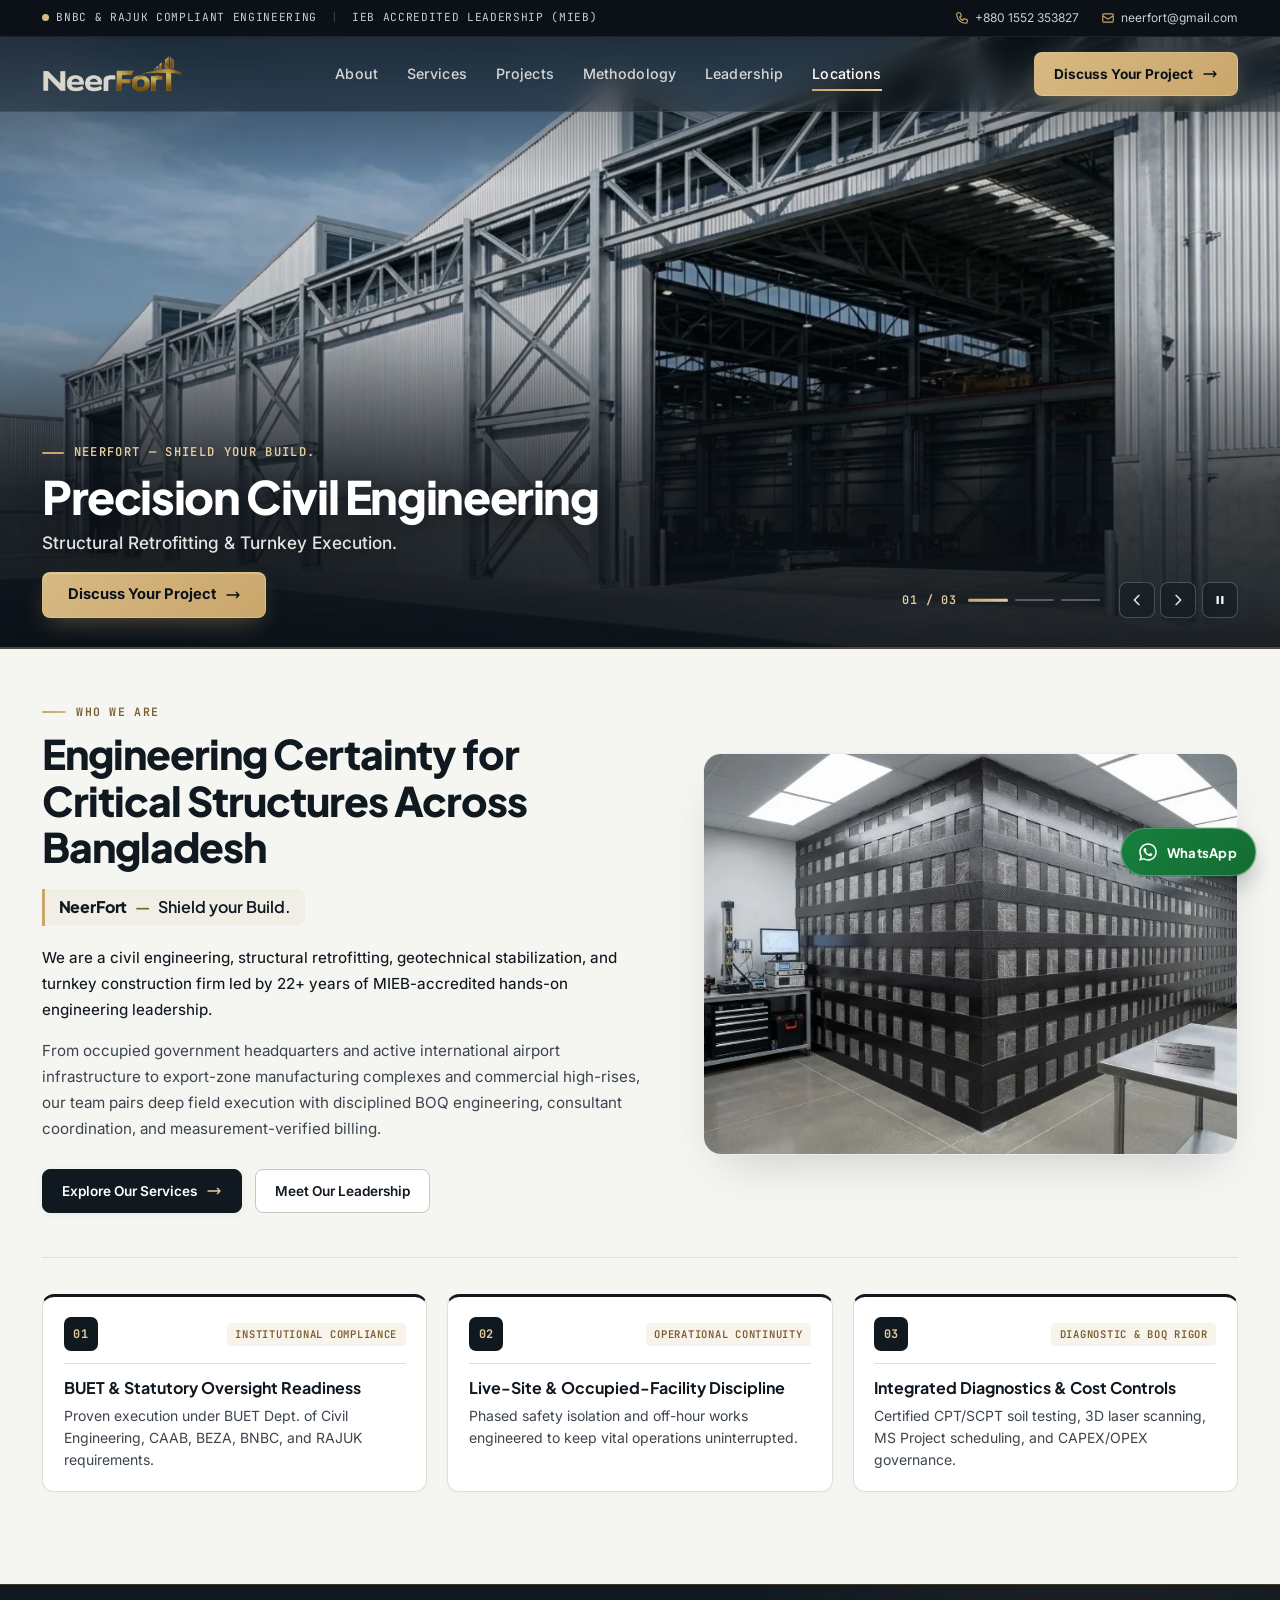
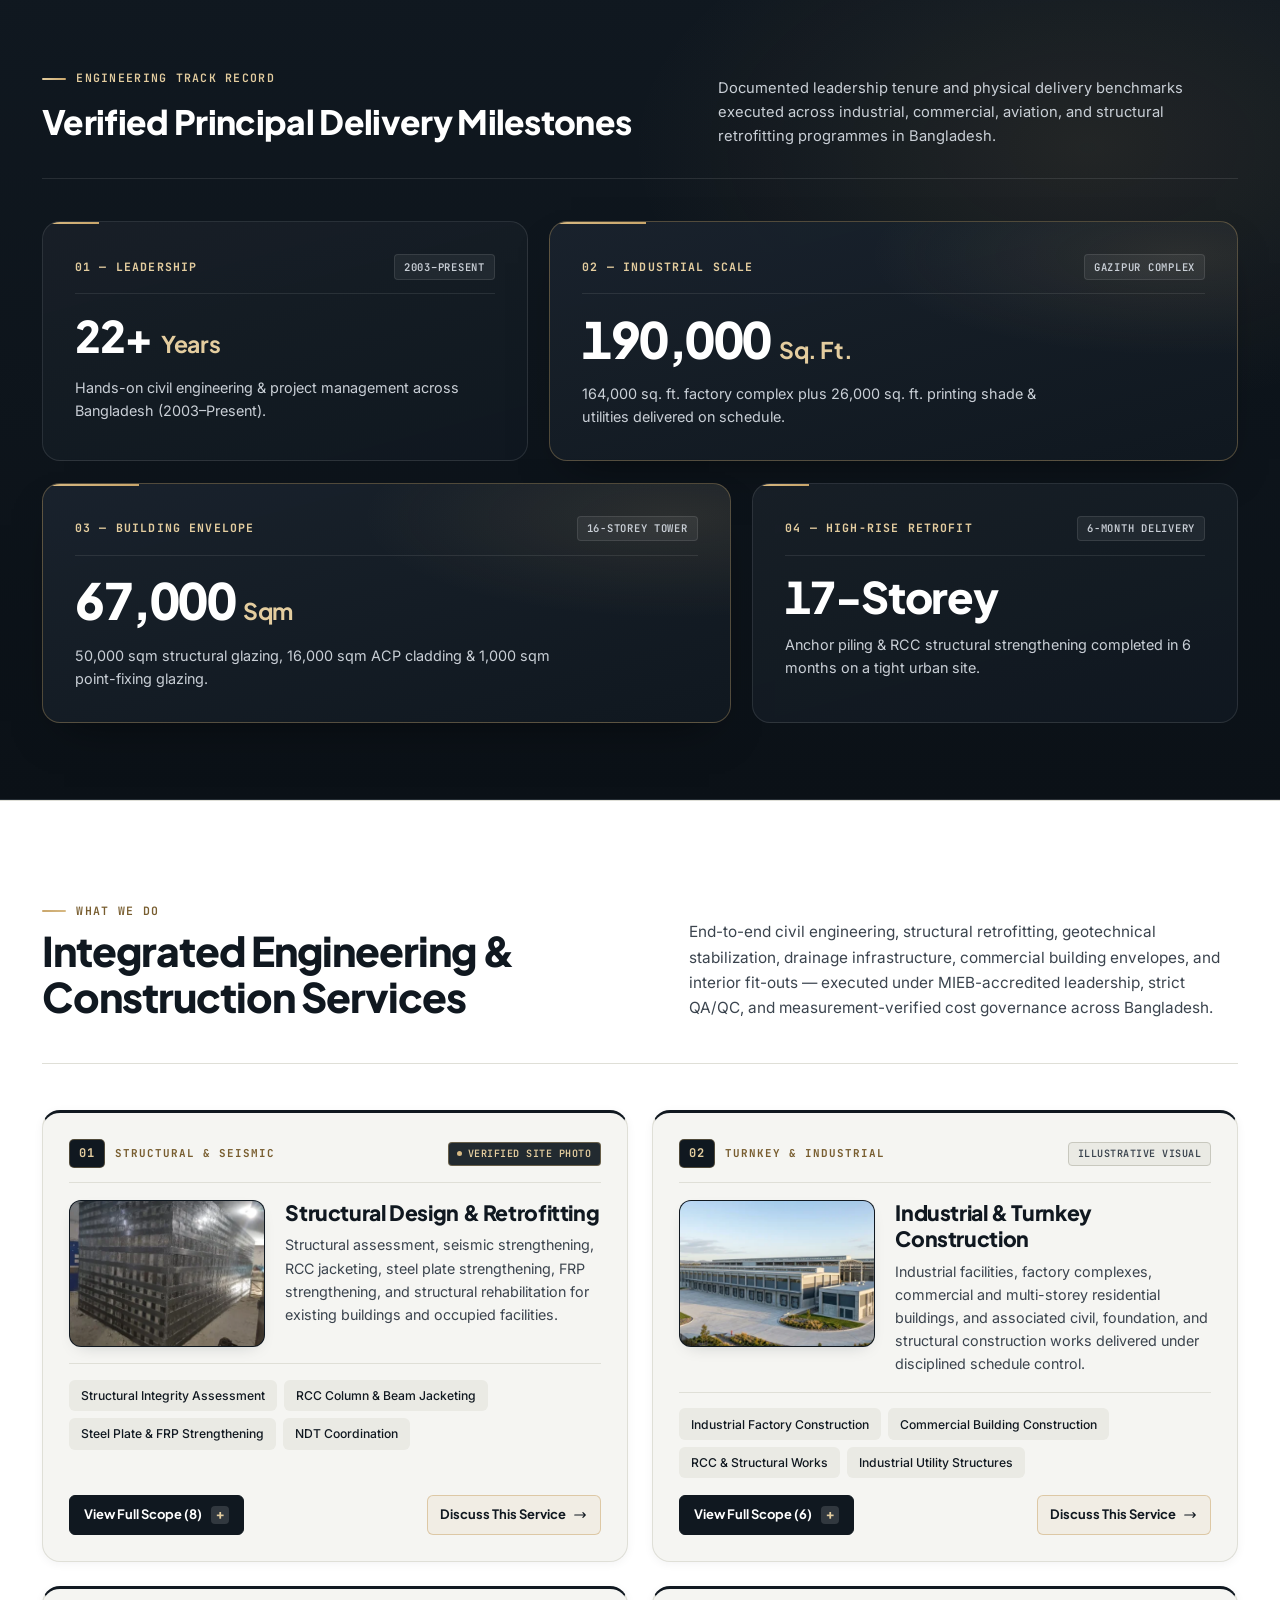
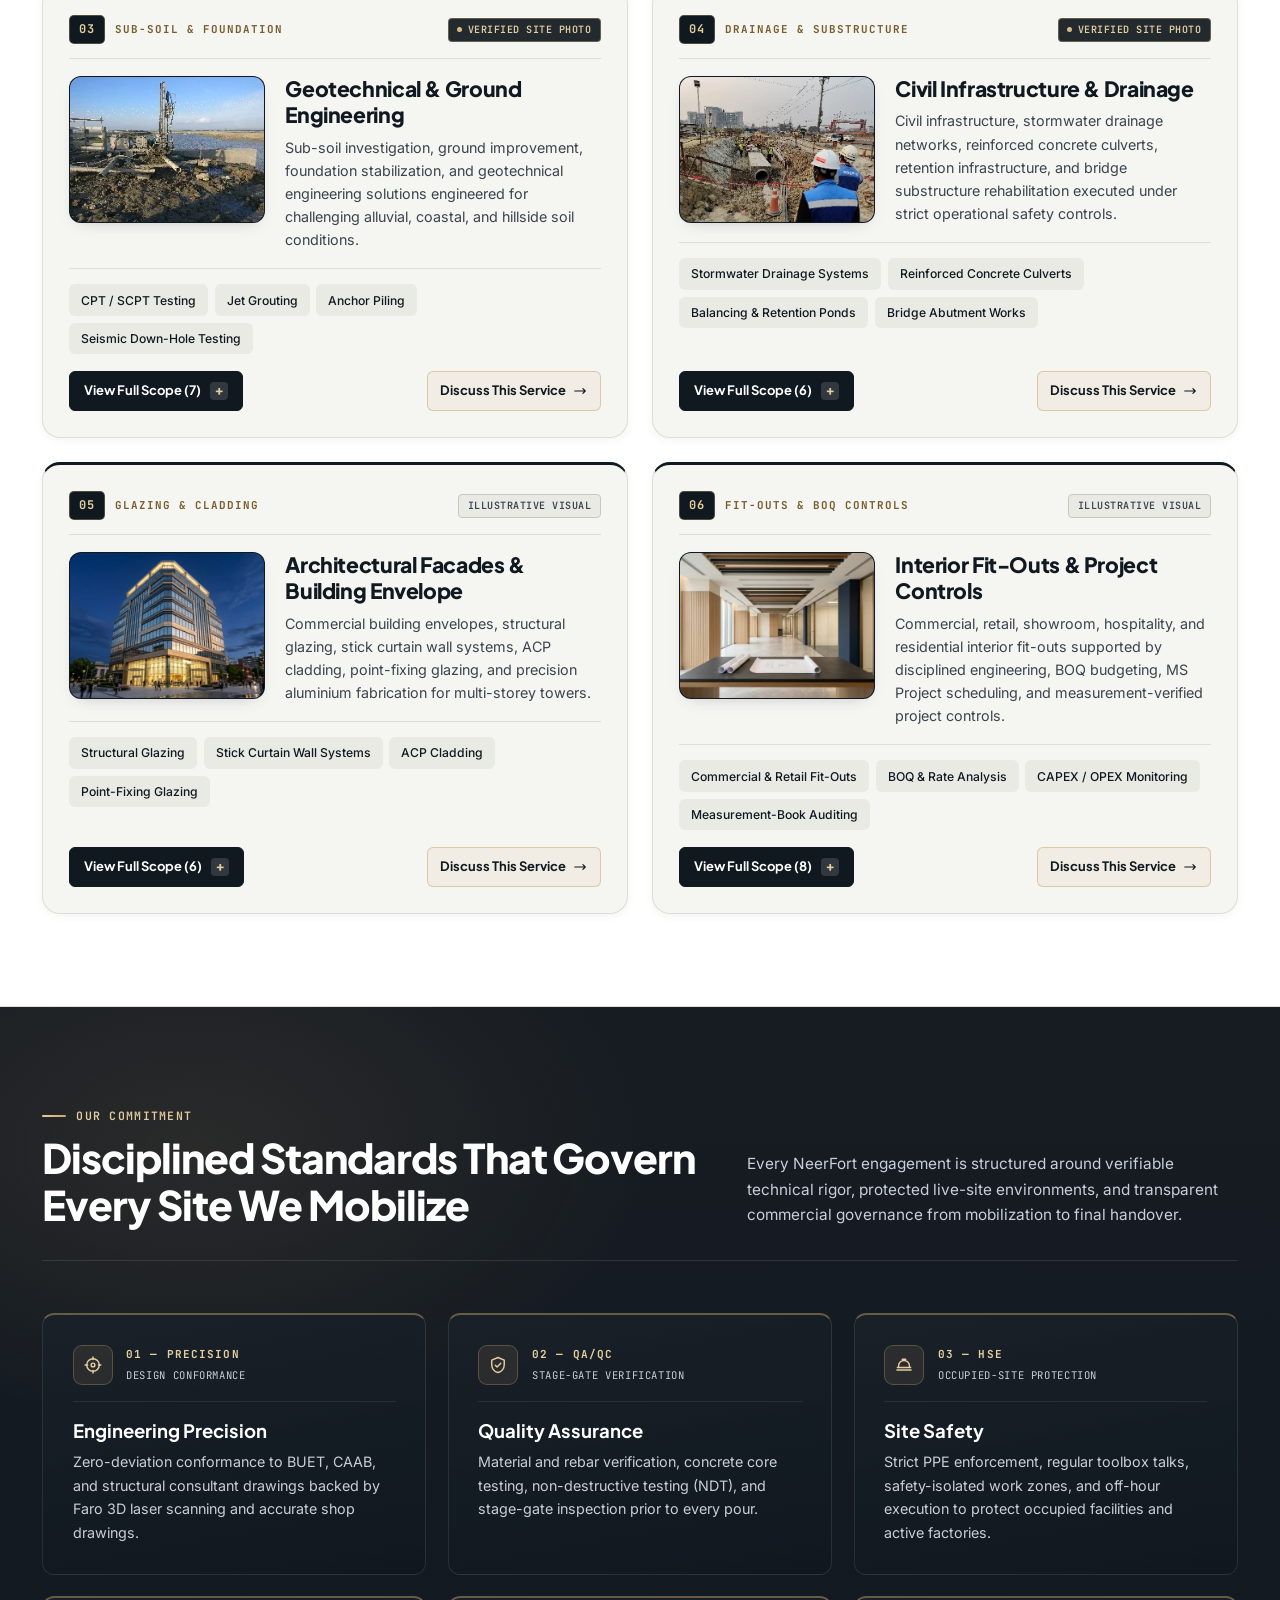
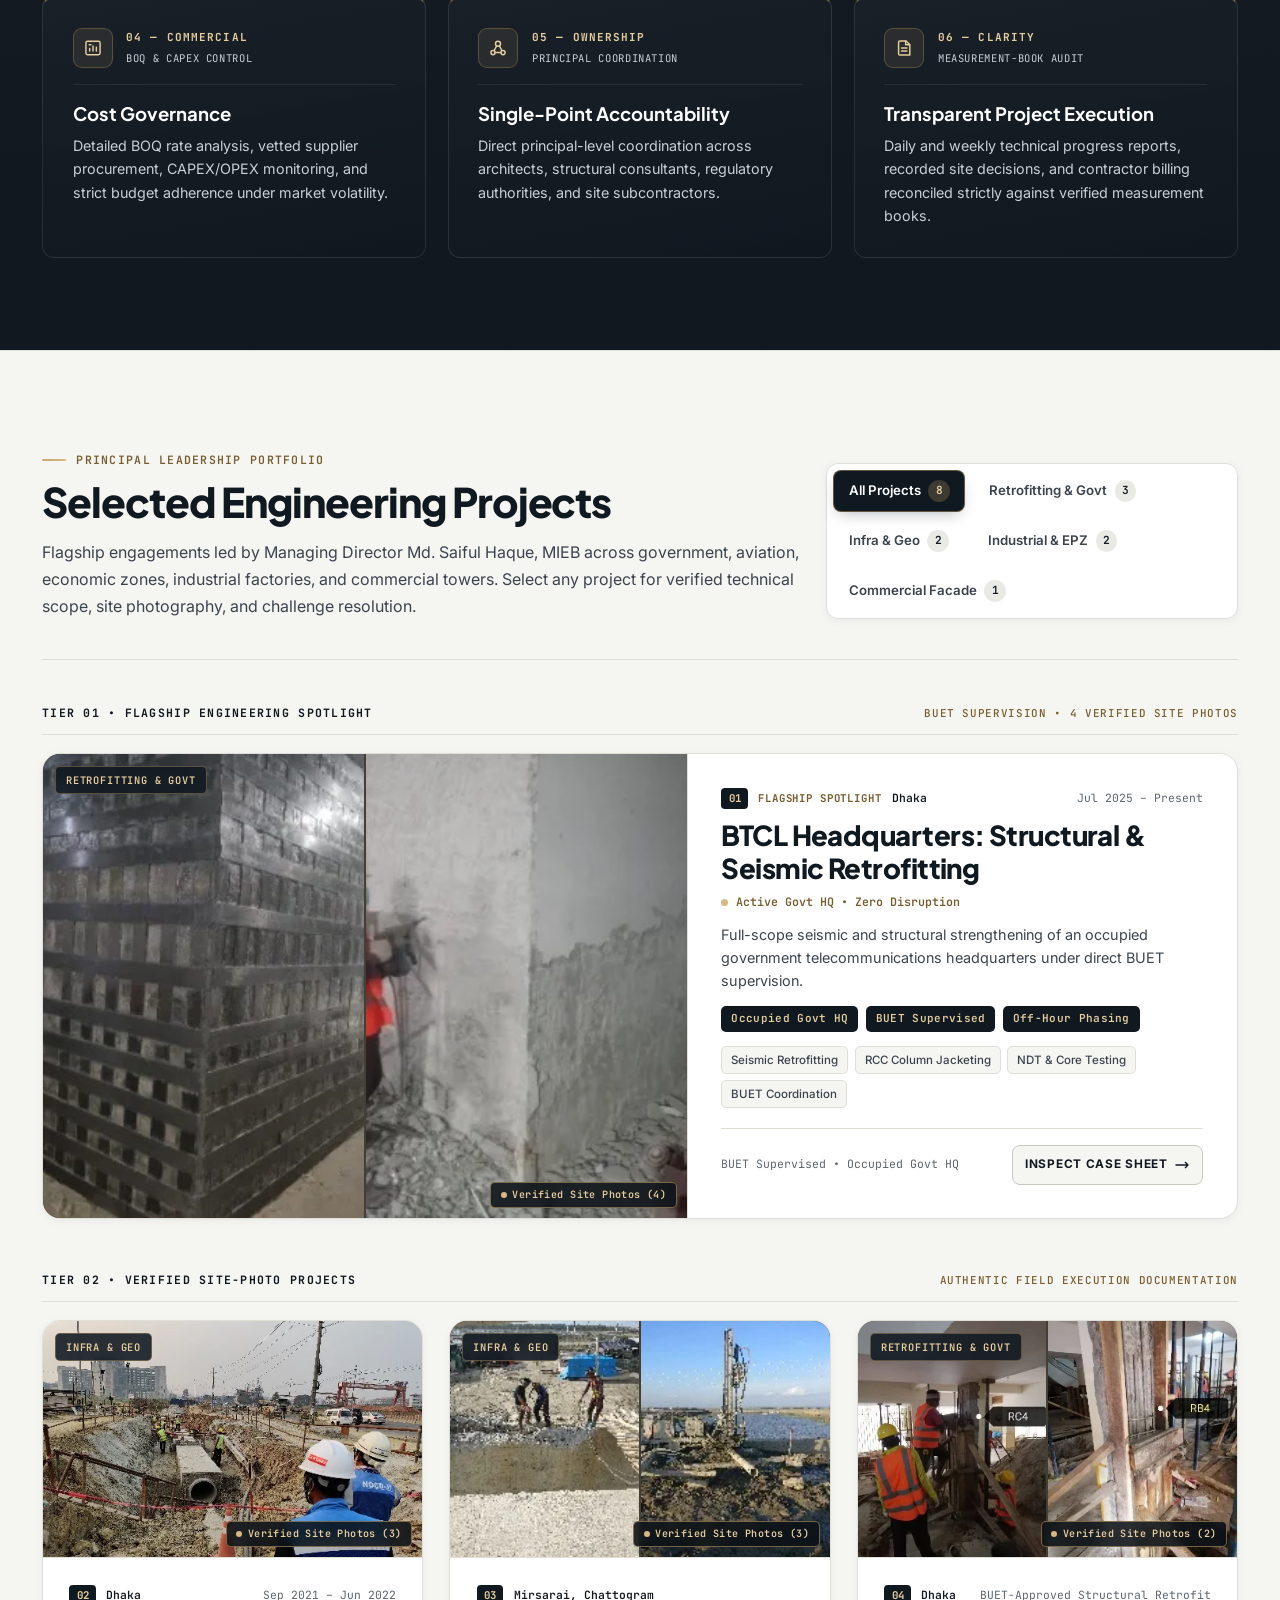
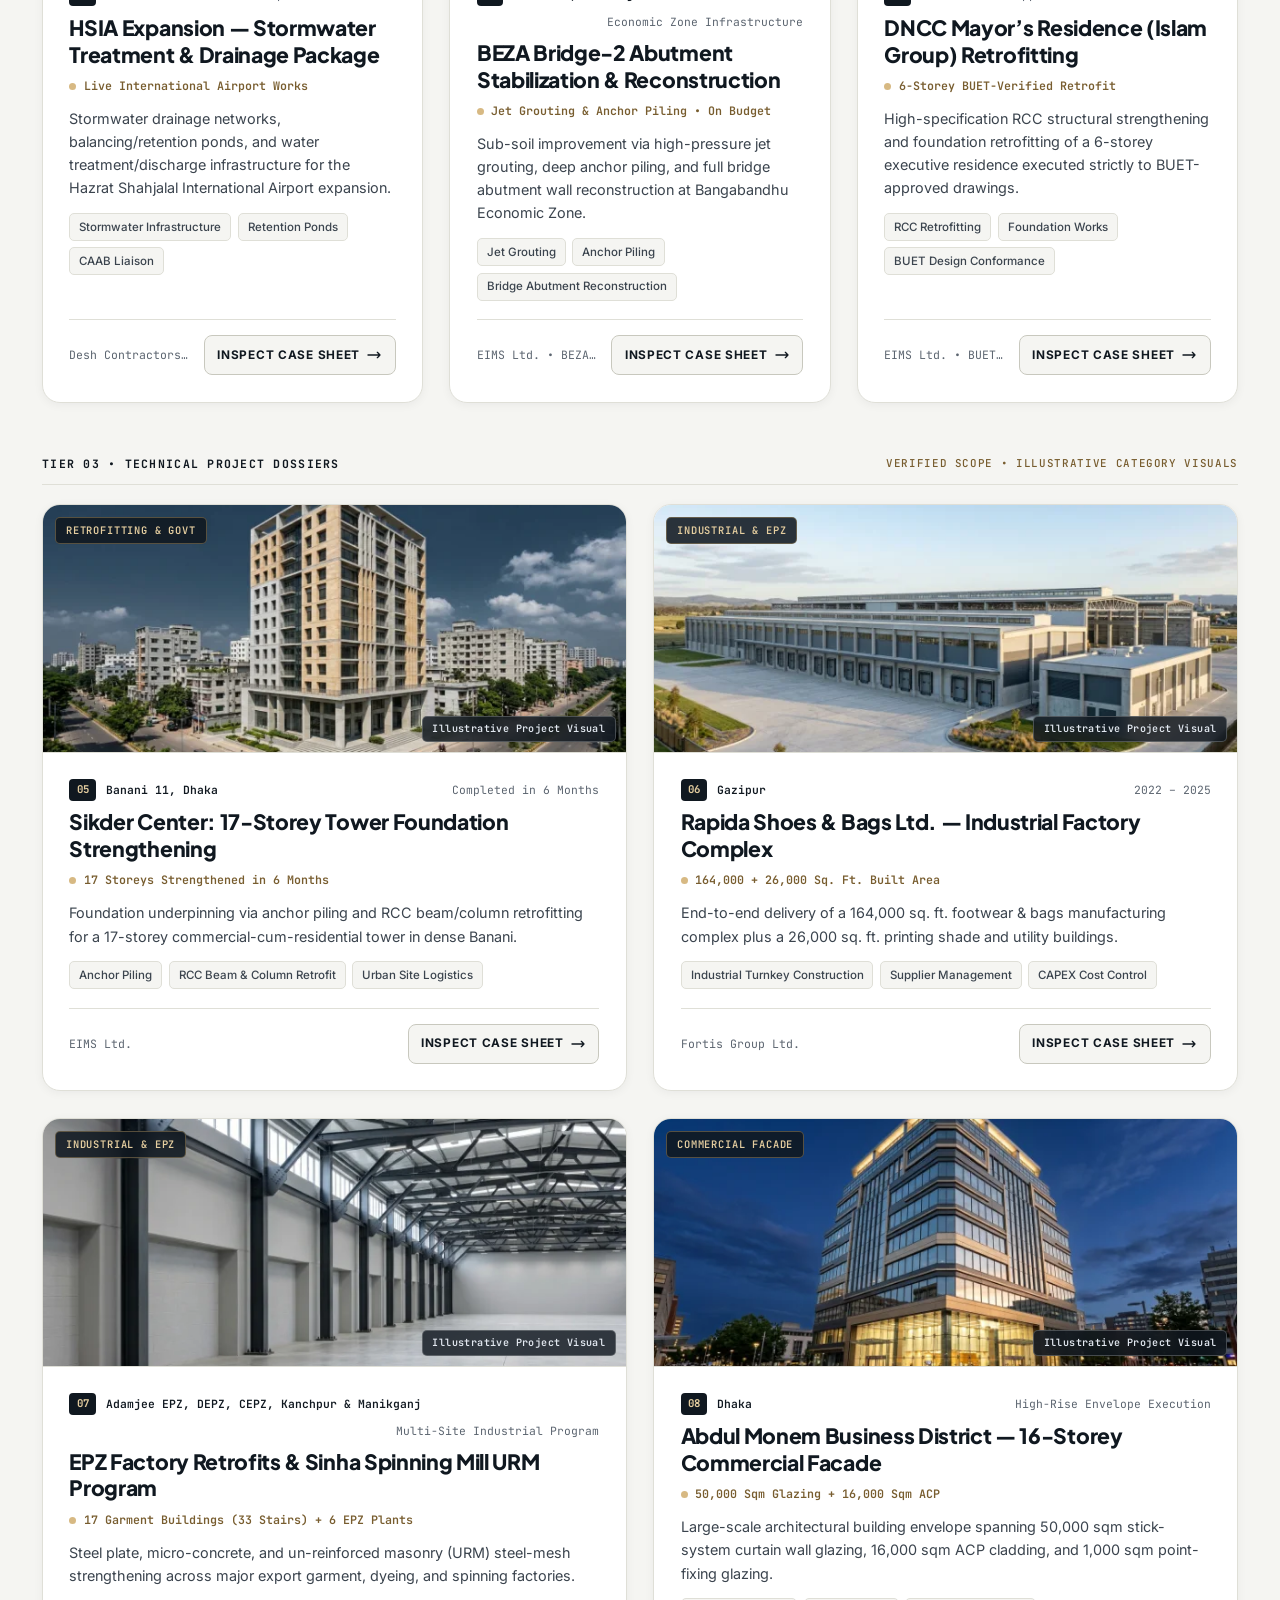
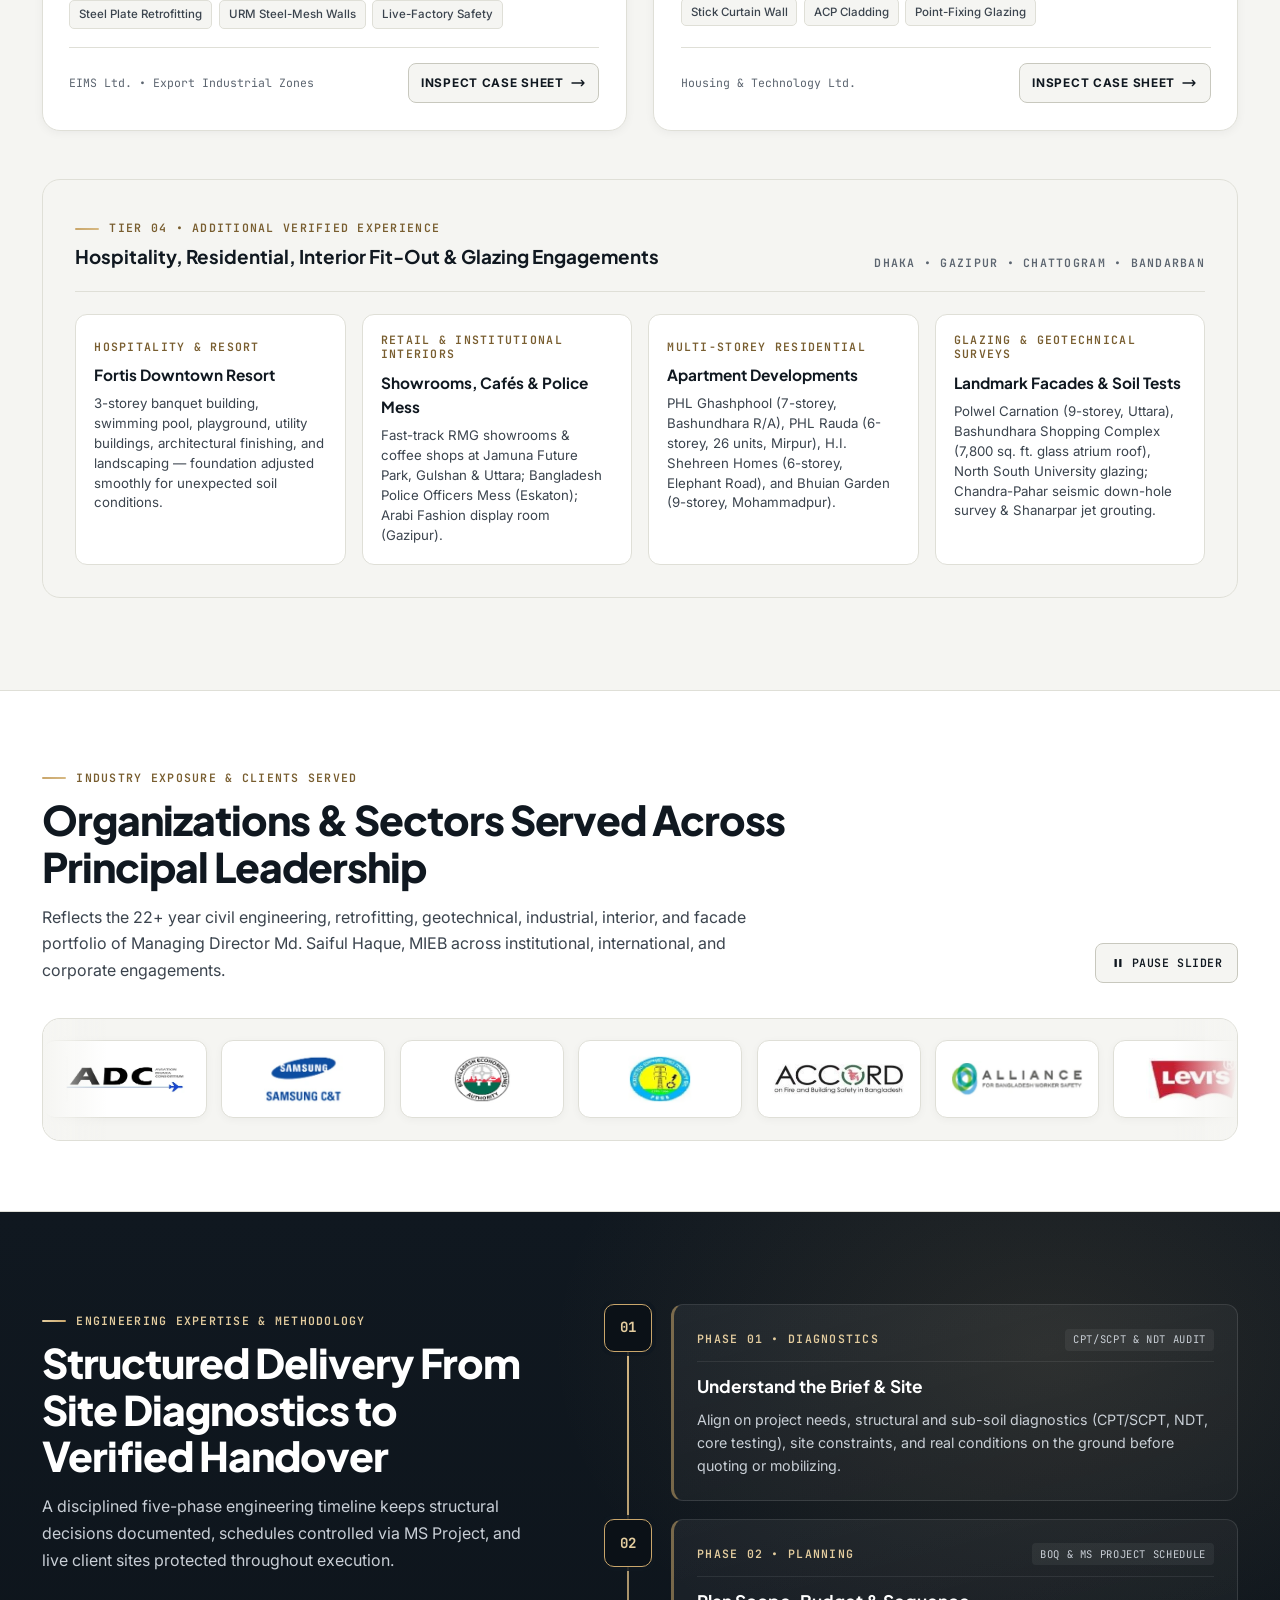
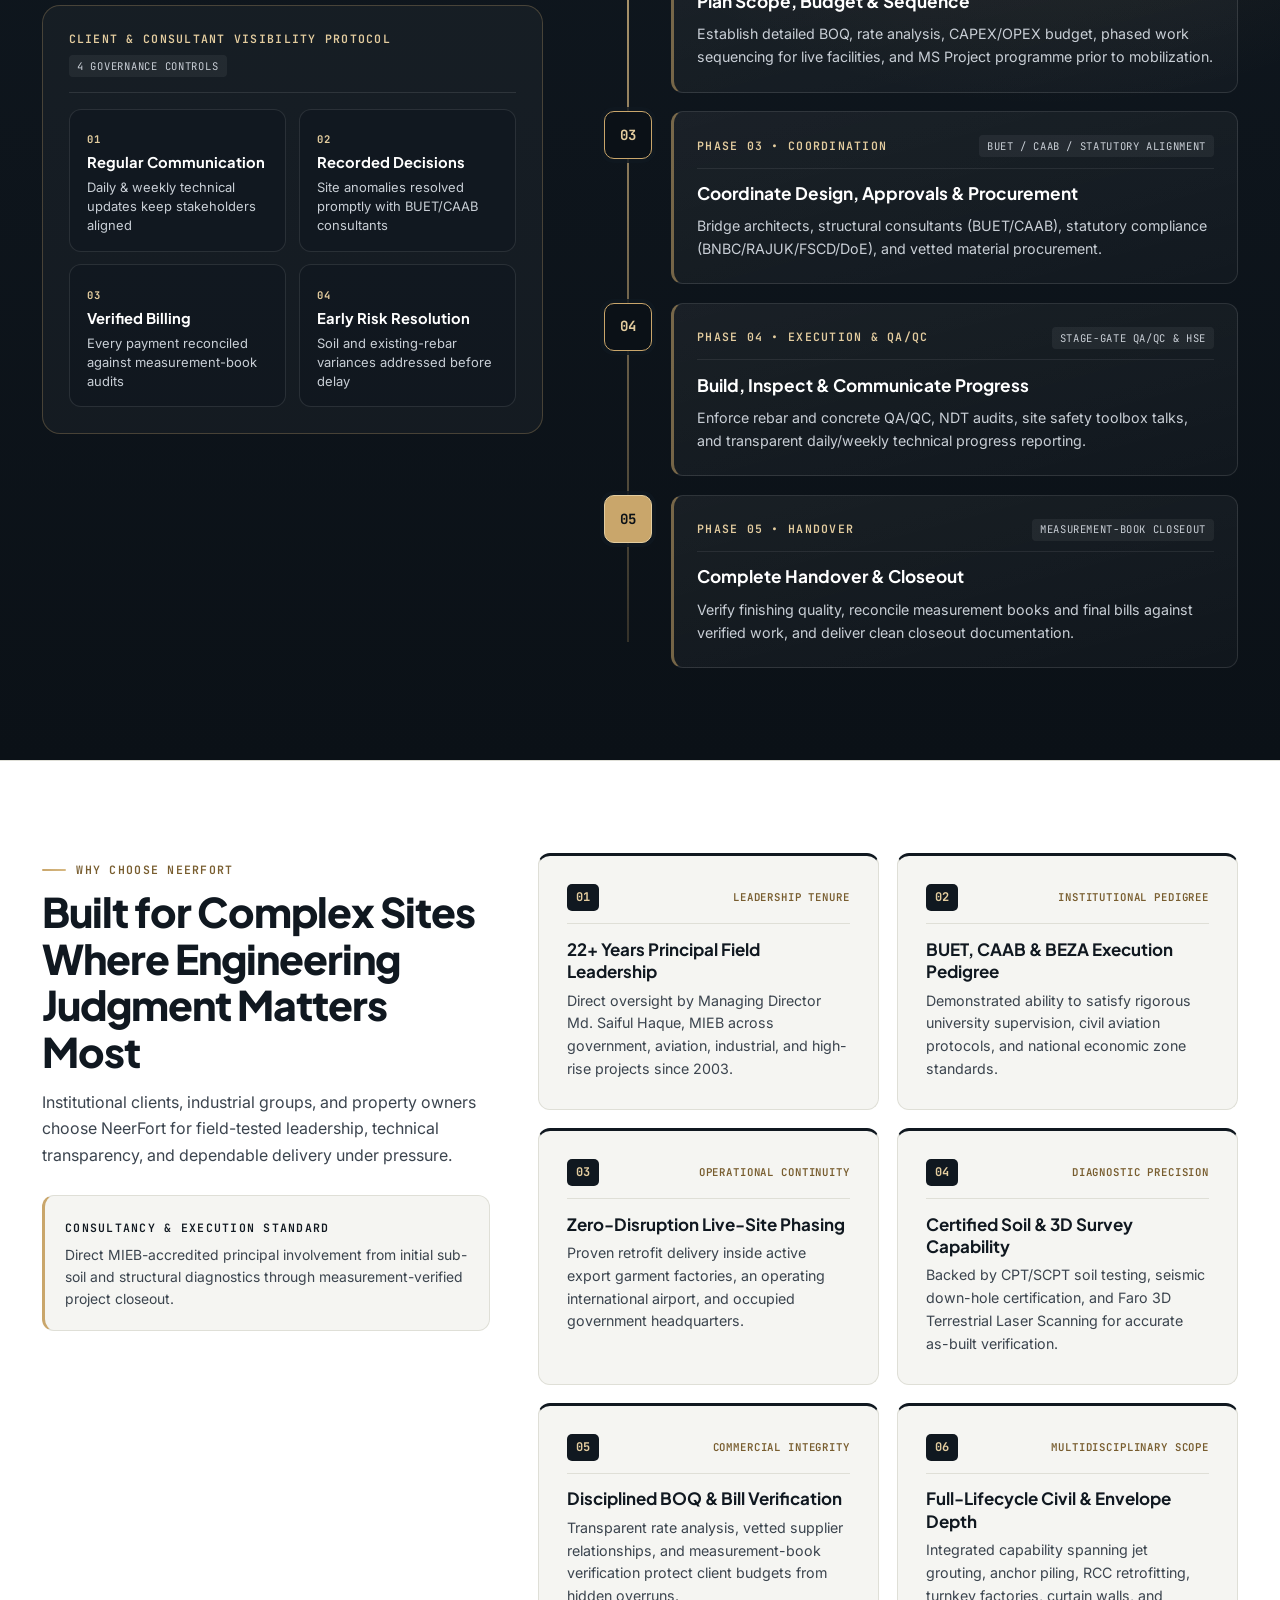
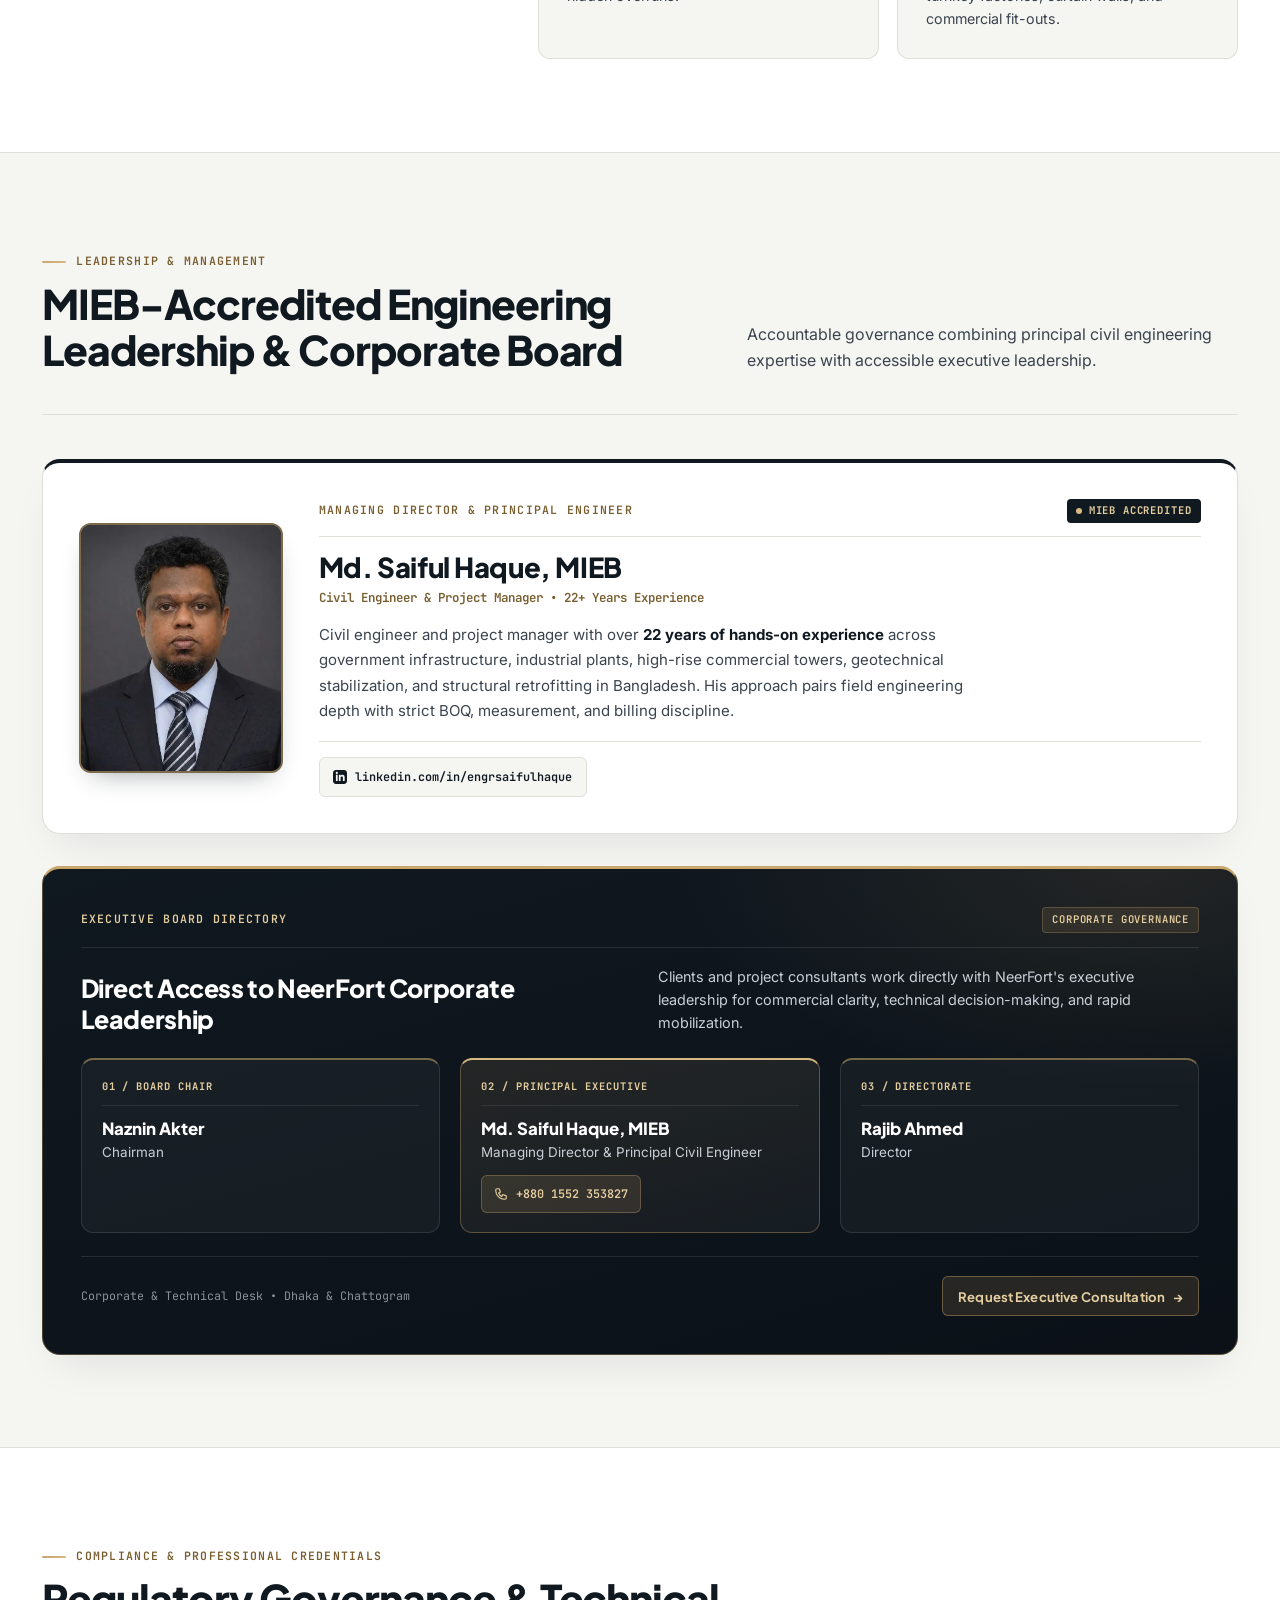
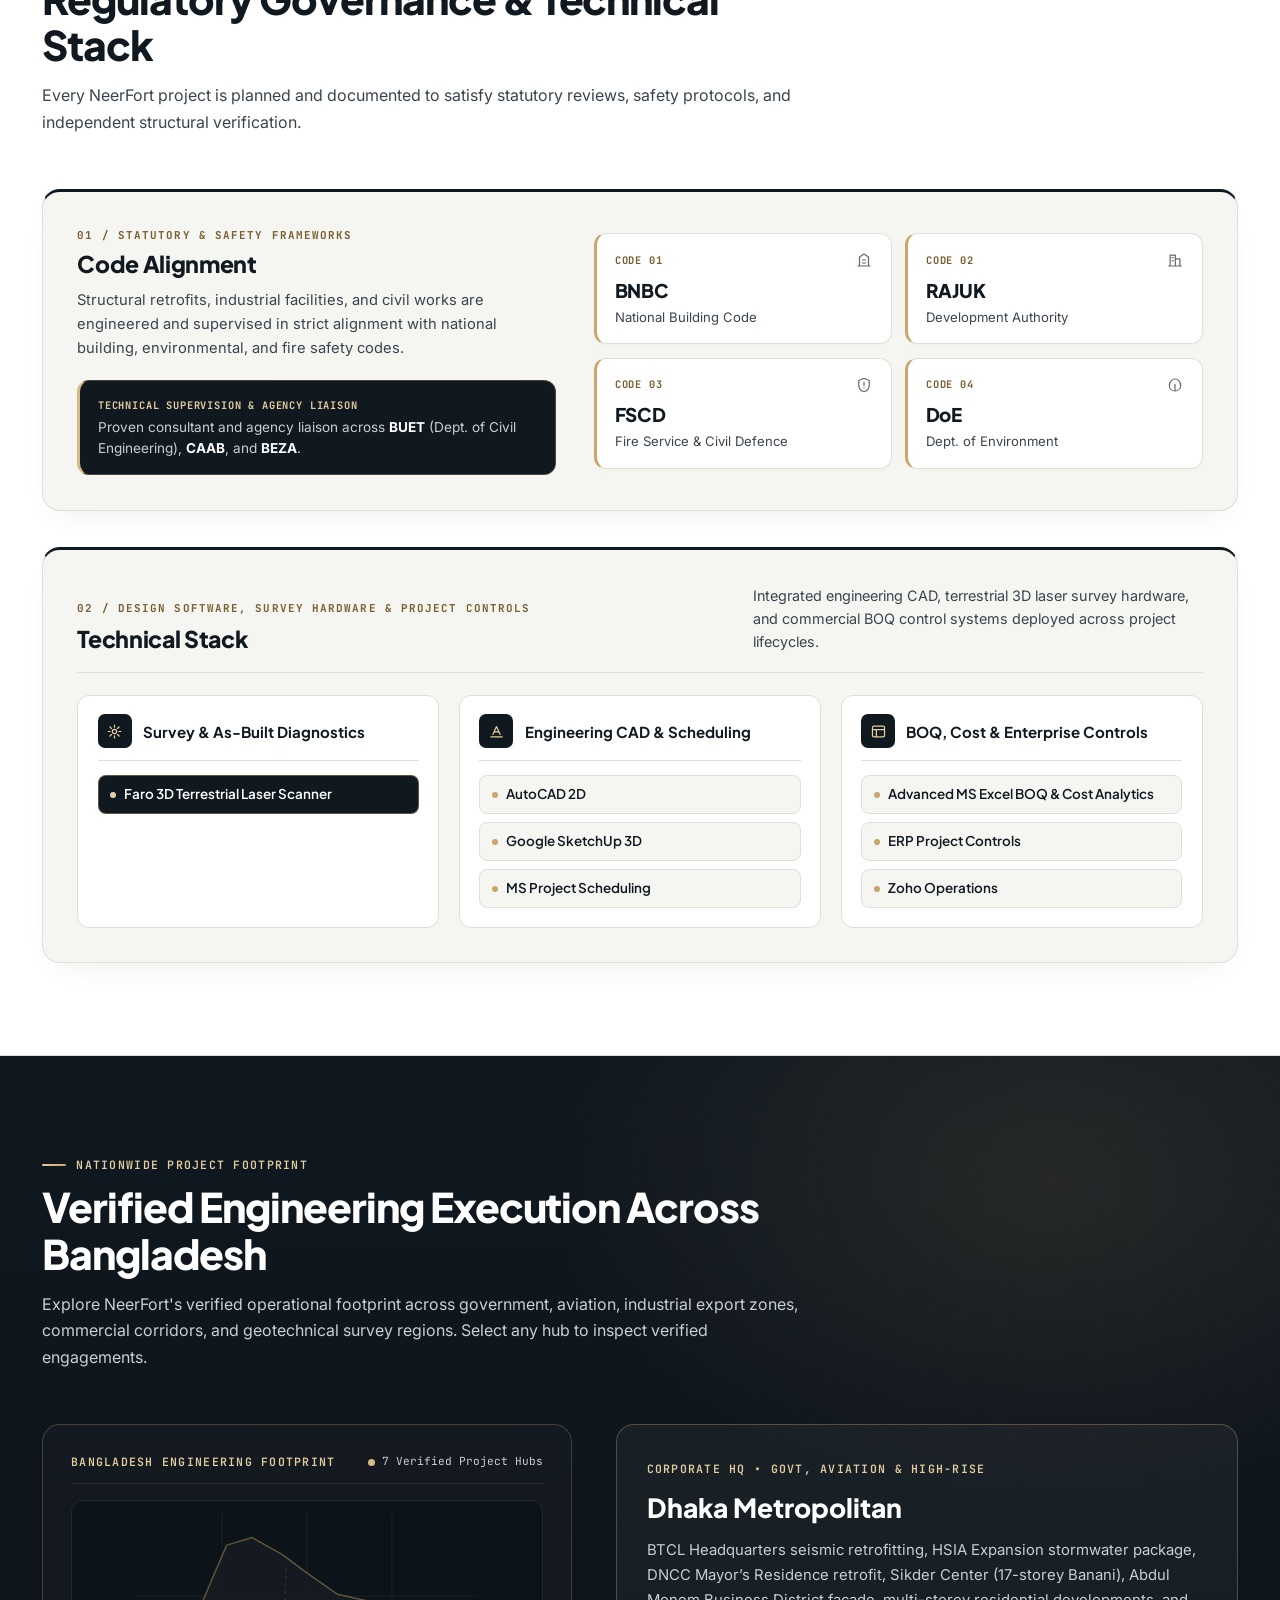
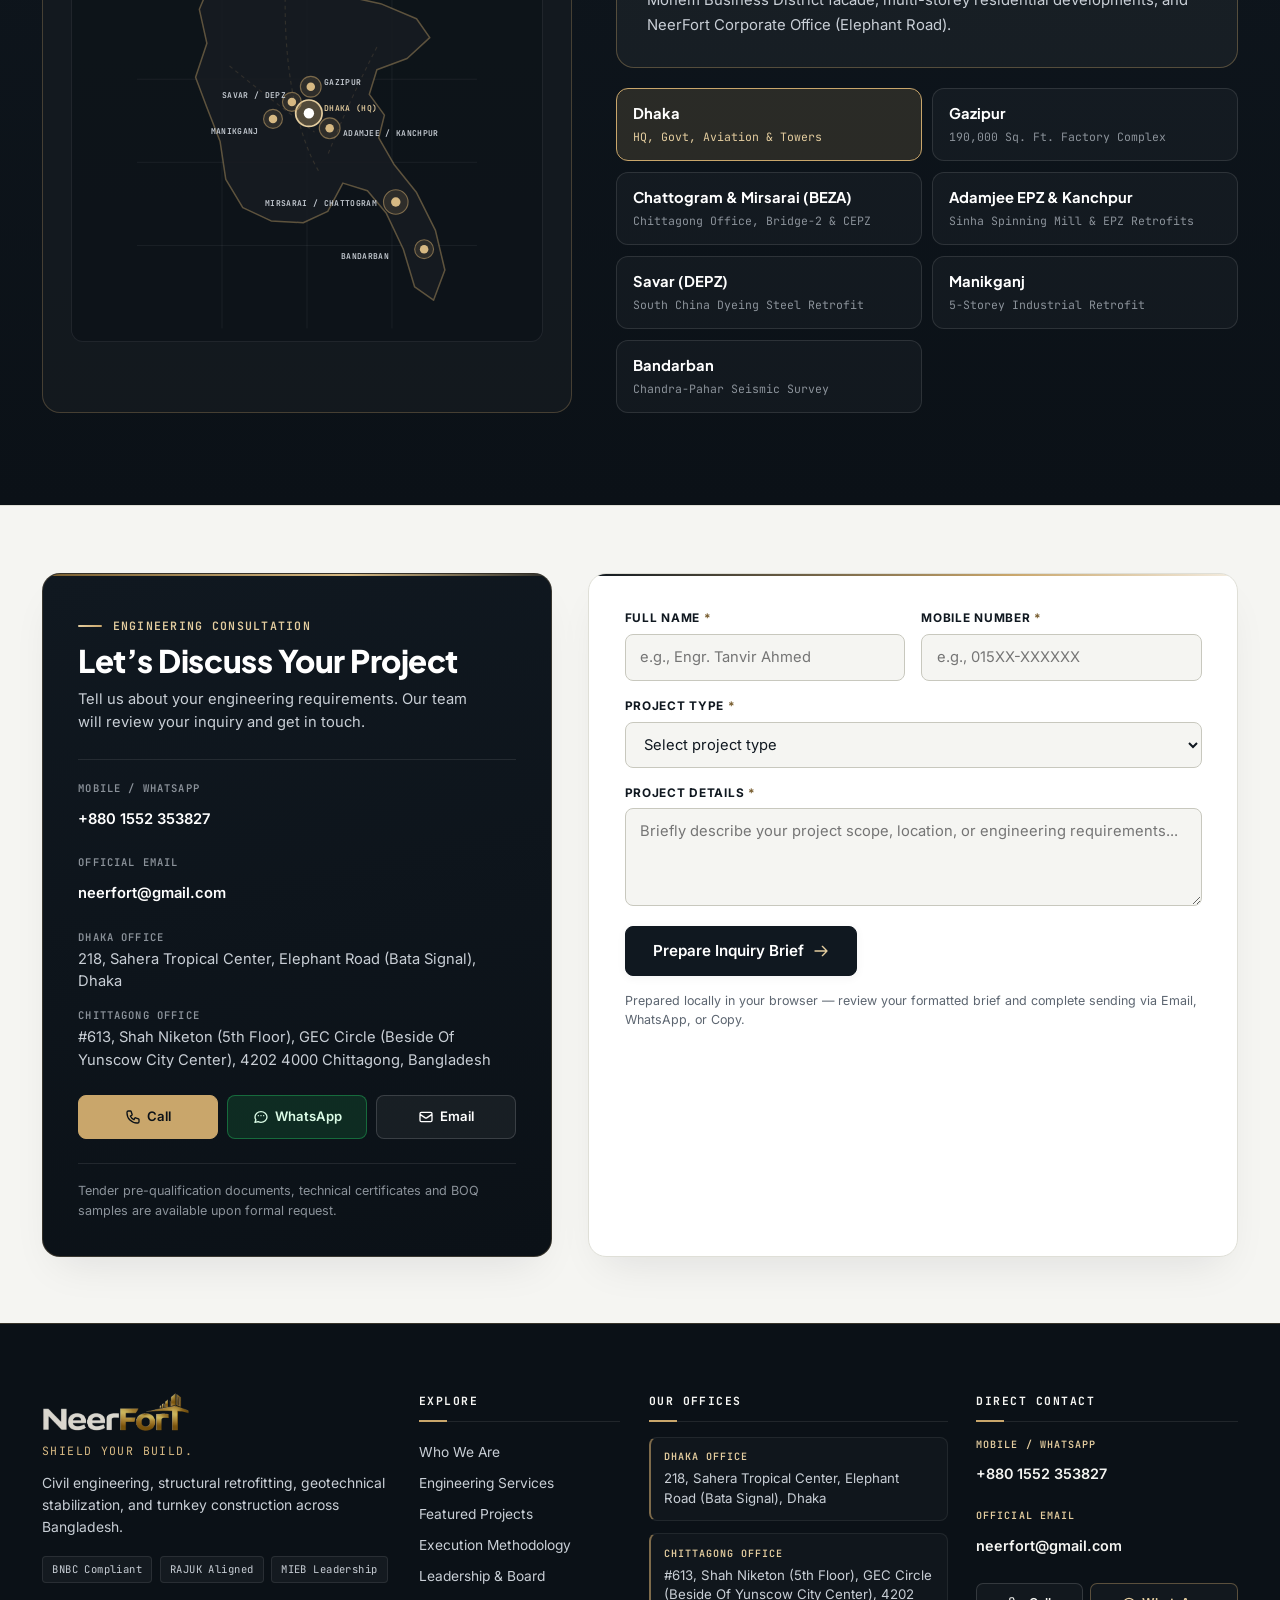
==== commit 73e2f3f9: "feat: complete NeerFort Sprint 7.3 website enhancements" ====
--- a/index.html
+++ b/index.html
@@ -61,12 +61,21 @@
       "description": "Civil engineering, structural retrofitting, geotechnical stabilization, architectural facades, and turnkey construction across Bangladesh under MIEB-accredited leadership.",
       "telephone": "+8801552353827",
       "email": "neerfort@gmail.com",
-      "address": {
-        "@type": "PostalAddress",
-        "streetAddress": "218, Sahera Tropical Center, Elephant Road (Bata Signal)",
-        "addressLocality": "Dhaka",
-        "addressCountry": "BD"
-      },
+      "address": [
+        {
+          "@type": "PostalAddress",
+          "streetAddress": "218, Sahera Tropical Center, Elephant Road (Bata Signal)",
+          "addressLocality": "Dhaka",
+          "addressCountry": "BD"
+        },
+        {
+          "@type": "PostalAddress",
+          "streetAddress": "#613, Shah Niketon (5th Floor), GEC Circle (Beside Of Yunscow City Center)",
+          "postalCode": "4202 4000",
+          "addressLocality": "Chittagong",
+          "addressCountry": "BD"
+        }
+      ],
       "areaServed": {
         "@type": "Country",
         "name": "Bangladesh"
@@ -138,7 +147,7 @@
 
       <nav class="desktop-nav" aria-label="Primary Navigation">
         <a href="#about" class="nav-link">About</a>
-        <a href="#capabilities" class="nav-link">Capabilities</a>
+        <a href="#services" class="nav-link">Services</a>
         <a href="#projects" class="nav-link">Projects</a>
         <a href="#methodology" class="nav-link">Methodology</a>
         <a href="#leadership" class="nav-link">Leadership</a>
@@ -175,7 +184,7 @@
       <div class="mobile-drawer__panel">
         <nav class="container mobile-drawer__nav" aria-label="Mobile Navigation">
           <a href="#about" class="mobile-nav-link" tabindex="-1">About NeerFort</a>
-          <a href="#capabilities" class="mobile-nav-link" tabindex="-1">Core Capabilities</a>
+          <a href="#services" class="mobile-nav-link" tabindex="-1">Services</a>
           <a href="#commitment" class="mobile-nav-link" tabindex="-1">Our Commitment</a>
           <a href="#projects" class="mobile-nav-link" tabindex="-1">Featured Projects</a>
           <a href="#methodology" class="mobile-nav-link" tabindex="-1">Methodology</a>
@@ -331,50 +340,26 @@
       <div class="container about-layout">
         <div class="about-copy" data-reveal>
           <span class="mono-label mono-label--accent section-kicker">Who We Are</span>
-          <h2 class="section-title">Engineering Certainty for Critical Structures Across Bangladesh</h2>
-          <p class="about-lead">
-            <strong>NeerFort — Shield your Build.</strong> We are a civil engineering, structural retrofitting, geotechnical stabilization, and turnkey construction firm led by 22+ years of MIEB-accredited hands-on engineering leadership.
+          <h2 class="section-title about-title">Engineering Certainty for Critical Structures Across Bangladesh</h2>
+
+          <p class="about-brand">
+            <span class="about-brand__name">NeerFort</span>
+            <span class="about-brand__sep" aria-hidden="true">&mdash;</span>
+            <span class="about-brand__motto">Shield your Build.</span>
           </p>
-          <p class="about-body">
-            From occupied government headquarters and active international airport infrastructure to export-zone manufacturing complexes and commercial high-rises, our team pairs deep field execution with disciplined BOQ engineering, consultant coordination, and measurement-verified billing.
-          </p>
-
-          <ul class="about-strengths" aria-label="Core corporate engineering strengths">
-            <li>
-              <span class="about-strengths__num">01</span>
-              <div class="about-strengths__content">
-                <div class="about-strengths__head">
-                  <strong>BUET &amp; Statutory Oversight Readiness</strong>
-                  <span class="about-strengths__tag">Institutional Compliance</span>
-                </div>
-                <span>Proven execution under BUET Dept. of Civil Engineering, CAAB, BEZA, BNBC, and RAJUK requirements.</span>
-              </div>
-            </li>
-            <li>
-              <span class="about-strengths__num">02</span>
-              <div class="about-strengths__content">
-                <div class="about-strengths__head">
-                  <strong>Live-Site &amp; Occupied-Facility Discipline</strong>
-                  <span class="about-strengths__tag">Operational Continuity</span>
-                </div>
-                <span>Phased safety isolation and off-hour works engineered to keep vital operations uninterrupted.</span>
-              </div>
-            </li>
-            <li>
-              <span class="about-strengths__num">03</span>
-              <div class="about-strengths__content">
-                <div class="about-strengths__head">
-                  <strong>Integrated Diagnostics &amp; Cost Controls</strong>
-                  <span class="about-strengths__tag">Diagnostic &amp; BOQ Rigor</span>
-                </div>
-                <span>Certified CPT/SCPT soil testing, 3D laser scanning, MS Project scheduling, and CAPEX/OPEX governance.</span>
-              </div>
-            </li>
-          </ul>
+
+          <div class="about-intro">
+            <p>
+              We are a civil engineering, structural retrofitting, geotechnical stabilization, and turnkey construction firm led by 22+ years of MIEB-accredited hands-on engineering leadership.
+            </p>
+            <p>
+              From occupied government headquarters and active international airport infrastructure to export-zone manufacturing complexes and commercial high-rises, our team pairs deep field execution with disciplined BOQ engineering, consultant coordination, and measurement-verified billing.
+            </p>
+          </div>
 
           <div class="about-actions">
-            <a href="#capabilities" class="btn btn--primary btn--sm">
-              <span>Explore Our Capabilities</span>
+            <a href="#services" class="btn btn--primary btn--sm">
+              <span>Explore Our Services</span>
               <svg class="icon-sm btn__icon" viewBox="0 0 24 24" fill="none" stroke="currentColor" aria-hidden="true"><path stroke-linecap="round" stroke-linejoin="round" stroke-width="2" d="M17 8l4 4m0 0l-4 4m4-4H3"/></svg>
             </a>
             <a href="#leadership" class="btn btn--outline btn--sm">
@@ -383,49 +368,60 @@
           </div>
         </div>
 
-        <div class="about-visual" data-reveal data-reveal-delay="100">
-          <figure class="about-photo">
-            <div class="about-photo__topbar">
-              <span class="mono-label mono-label--gold">Verified Field Execution</span>
-              <span class="about-photo__ref">CASE REF &bull; BTCL HQ, DHAKA</span>
-            </div>
-            <picture>
-              <source srcset="assets/images/project-btcl-strengthening.webp" type="image/webp">
-              <img
-                src="assets/images/project-btcl-strengthening.jpg"
-                alt="BTCL Headquarters structural seismic strengthening and wrapping executed under BUET supervision"
-                width="396"
-                height="297"
-                loading="lazy"
-                decoding="async"
-              >
-            </picture>
-            <figcaption class="about-photo__caption">
-              <strong>BTCL Headquarters — BUET-Supervised Seismic Strengthening, Dhaka</strong>
-              <span>Occupied national telecommunications facility retrofitted with zero operational downtime.</span>
-            </figcaption>
+        <div class="about-visual" data-reveal data-reveal-delay="80">
+          <figure class="about-showcase">
+            <div class="about-showcase__media">
+              <picture>
+                <source
+                  srcset="assets/images/about-structural-strengthening-640.webp 640w, assets/images/about-structural-strengthening-800.webp 800w, assets/images/about-structural-strengthening-1200.webp 1195w"
+                  sizes="(max-width: 767px) 92vw, (max-width: 1023px) 94vw, 560px"
+                  type="image/webp"
+                >
+                <img
+                  src="assets/images/about-structural-strengthening.jpg"
+                  alt="Carbon-fiber structural strengthening grid and material testing instrumentation representing NeerFort's structural retrofitting and diagnostic rigor"
+                  width="1195"
+                  height="896"
+                  loading="lazy"
+                  decoding="async"
+                >
+              </picture>
+            </div>
           </figure>
-          <div class="about-inset">
-            <picture>
-              <source srcset="assets/images/project-mayors-residence-rc4.webp" type="image/webp">
-              <img
-                src="assets/images/project-mayors-residence-rc4.jpg"
-                alt="Active RCC column jacketing RC4 by NeerFort site team under PPE protocol"
-                width="230"
-                height="306"
-                loading="lazy"
-                decoding="async"
-              >
-            </picture>
-            <div class="about-inset__body">
-              <div class="about-inset__meta">
-                <span class="mono-label mono-label--accent">Field QA/QC Verification</span>
-                <span class="about-inset__code">RC4 JACKETING</span>
-              </div>
-              <p>Active RCC column jacketing (RC4) &amp; zero-deviation design conformance under BUET consultant review.</p>
-            </div>
-          </div>
-        </div>
+        </div>
+
+        <ol class="about-pillars" aria-label="Core corporate engineering strengths" data-reveal data-reveal-delay="120">
+          <li class="about-pillar">
+            <div class="about-pillar__top">
+              <span class="about-pillar__num" aria-hidden="true">01</span>
+              <span class="about-pillar__descriptor">Institutional Compliance</span>
+            </div>
+            <h3 class="about-pillar__title">BUET &amp; Statutory Oversight Readiness</h3>
+            <p class="about-pillar__desc">
+              Proven execution under BUET Dept. of Civil Engineering, CAAB, BEZA, BNBC, and RAJUK requirements.
+            </p>
+          </li>
+          <li class="about-pillar">
+            <div class="about-pillar__top">
+              <span class="about-pillar__num" aria-hidden="true">02</span>
+              <span class="about-pillar__descriptor">Operational Continuity</span>
+            </div>
+            <h3 class="about-pillar__title">Live-Site &amp; Occupied-Facility Discipline</h3>
+            <p class="about-pillar__desc">
+              Phased safety isolation and off-hour works engineered to keep vital operations uninterrupted.
+            </p>
+          </li>
+          <li class="about-pillar">
+            <div class="about-pillar__top">
+              <span class="about-pillar__num" aria-hidden="true">03</span>
+              <span class="about-pillar__descriptor">Diagnostic &amp; BOQ Rigor</span>
+            </div>
+            <h3 class="about-pillar__title">Integrated Diagnostics &amp; Cost Controls</h3>
+            <p class="about-pillar__desc">
+              Certified CPT/SCPT soil testing, 3D laser scanning, MS Project scheduling, and CAPEX/OPEX governance.
+            </p>
+          </li>
+        </ol>
       </div>
     </section>
 
@@ -443,219 +439,662 @@
         </div>
 
         <div class="metrics-grid">
-          <article class="metric-item" data-reveal data-reveal-delay="0">
+          <article class="metric-item metric-item--compact" data-reveal data-reveal-delay="0">
             <div class="metric-item__top">
-              <span class="mono-label mono-label--gold">01 / Leadership</span>
-              <span class="metric-item__tag">2003–Present</span>
-            </div>
-            <div class="metric-item__value">22+ Years</div>
-            <p class="metric-item__desc">Hands-on civil engineering &amp; project management across Bangladesh (2003–Present)</p>
+              <span class="metric-item__index">01 &mdash; Leadership</span>
+              <span class="metric-item__tag">2003&ndash;Present</span>
+            </div>
+            <div class="metric-item__figure">
+              <span class="metric-item__value">22+</span>
+              <span class="metric-item__unit">Years</span>
+            </div>
+            <p class="metric-item__desc">Hands-on civil engineering &amp; project management across Bangladesh (2003&ndash;Present).</p>
           </article>
-          <article class="metric-item" data-reveal data-reveal-delay="80">
+
+          <article class="metric-item metric-item--featured" data-reveal data-reveal-delay="70">
             <div class="metric-item__top">
-              <span class="mono-label mono-label--gold">02 / Industrial Scale</span>
+              <span class="metric-item__index">02 &mdash; Industrial Scale</span>
               <span class="metric-item__tag">Gazipur Complex</span>
             </div>
-            <div class="metric-item__value">190,000 Sq. Ft.</div>
-            <p class="metric-item__desc">164,000 sq. ft. factory complex plus 26,000 sq. ft. printing shade &amp; utilities delivered on schedule</p>
+            <div class="metric-item__figure">
+              <span class="metric-item__value">190,000</span>
+              <span class="metric-item__unit">Sq. Ft.</span>
+            </div>
+            <p class="metric-item__desc">164,000 sq. ft. factory complex plus 26,000 sq. ft. printing shade &amp; utilities delivered on schedule.</p>
           </article>
-          <article class="metric-item" data-reveal data-reveal-delay="160">
+
+          <article class="metric-item metric-item--featured" data-reveal data-reveal-delay="140">
             <div class="metric-item__top">
-              <span class="mono-label mono-label--gold">03 / Building Envelope</span>
+              <span class="metric-item__index">03 &mdash; Building Envelope</span>
               <span class="metric-item__tag">16-Storey Tower</span>
             </div>
-            <div class="metric-item__value">67,000 Sqm</div>
-            <p class="metric-item__desc">50,000 sqm structural glazing, 16,000 sqm ACP cladding &amp; 1,000 sqm point-fixing glazing</p>
+            <div class="metric-item__figure">
+              <span class="metric-item__value">67,000</span>
+              <span class="metric-item__unit">Sqm</span>
+            </div>
+            <p class="metric-item__desc">50,000 sqm structural glazing, 16,000 sqm ACP cladding &amp; 1,000 sqm point-fixing glazing.</p>
           </article>
-          <article class="metric-item" data-reveal data-reveal-delay="240">
+
+          <article class="metric-item metric-item--compact" data-reveal data-reveal-delay="210">
             <div class="metric-item__top">
-              <span class="mono-label mono-label--gold">04 / High-Rise Retrofit</span>
+              <span class="metric-item__index">04 &mdash; High-Rise Retrofit</span>
               <span class="metric-item__tag">6-Month Delivery</span>
             </div>
-            <div class="metric-item__value">17-Storey</div>
-            <p class="metric-item__desc">Anchor piling &amp; RCC structural strengthening completed in 6 months on a tight urban site</p>
+            <div class="metric-item__figure">
+              <span class="metric-item__value">17-Storey</span>
+            </div>
+            <p class="metric-item__desc">Anchor piling &amp; RCC structural strengthening completed in 6 months on a tight urban site.</p>
           </article>
         </div>
       </div>
     </section>
 
-    <!-- 4. CORE ENGINEERING CAPABILITIES (SPRINT 2 EDITORIAL SERVICES) -->
-    <section id="capabilities" class="section section--white section--bordered">
+    <!-- 4. INTEGRATED ENGINEERING & CONSTRUCTION SERVICES (SPRINT 7.3F CATALOGUE) -->
+    <section id="services" class="section section--white section--bordered">
+      <span id="capabilities" class="anchor-alias" aria-hidden="true"></span>
       <div class="container">
         <div class="services-header" data-reveal>
           <div class="services-header__titles">
-            <span class="mono-label mono-label--accent section-kicker">Core Disciplines</span>
-            <h2 class="section-title">Engineering Capabilities</h2>
+            <span class="mono-label mono-label--accent section-kicker">What We Do</span>
+            <h2 class="section-title">Integrated Engineering &amp; Construction Services</h2>
           </div>
           <p class="services-header__intro">
-            From sub-soil investigation and live-facility structural retrofitting to turnkey factory construction, architectural envelopes, and commercial interiors — executed under strict QA/QC and cost governance.
+            End-to-end civil engineering, structural retrofitting, geotechnical stabilization, drainage infrastructure, commercial building envelopes, and interior fit-outs &mdash; executed under MIEB-accredited leadership, strict QA/QC, and measurement-verified cost governance across Bangladesh.
           </p>
         </div>
 
-        <div class="services-editorial">
-          <!-- 01. Building Construction & Structural Retrofitting -->
-          <article class="service-row" data-reveal data-reveal-delay="0">
-            <div class="service-row__content">
-              <div class="service-row__meta">
-                <span class="service-row__num">01</span>
-                <span class="mono-label mono-label--accent">Structural &amp; Turnkey Works</span>
-              </div>
-              <h3 class="service-row__title">Building Construction &amp; Structural Retrofitting</h3>
-              <p class="service-row__desc">
-                New-build multi-storey commercial, residential, industrial, and resort structures alongside code-compliant seismic and structural strengthening for occupied facilities.
+        <div class="services-catalogue">
+          <!-- 01 — Structural Design & Retrofitting -->
+          <article class="service-module" data-reveal data-reveal-delay="0">
+            <div class="service-module__topbar">
+              <div class="service-module__index-wrap">
+                <span class="service-module__num">01</span>
+                <span class="service-module__domain">Structural &amp; Seismic</span>
+              </div>
+              <span class="service-module__badge service-module__badge--verified">Verified Site Photo</span>
+            </div>
+
+            <div class="service-module__main">
+              <figure class="service-module__media">
+                <picture>
+                  <source srcset="assets/images/project-btcl-strengthening.webp" type="image/webp">
+                  <img
+                    src="assets/images/project-btcl-strengthening.jpg"
+                    alt="Completed carbon-fiber FRP structural strengthening grid on an occupied headquarters structure in Dhaka"
+                    width="396"
+                    height="297"
+                    loading="lazy"
+                    decoding="async"
+                  >
+                </picture>
+              </figure>
+
+              <div class="service-module__summary">
+                <h3 class="service-module__title">Structural Design &amp; Retrofitting</h3>
+                <p class="service-module__desc">
+                  Structural assessment, seismic strengthening, RCC jacketing, steel plate strengthening, FRP strengthening, and structural rehabilitation for existing buildings and occupied facilities.
+                </p>
+              </div>
+            </div>
+
+            <div class="service-module__tags" aria-label="Key scope areas for Structural Design and Retrofitting">
+              <span class="tag">Structural Integrity Assessment</span>
+              <span class="tag">RCC Column &amp; Beam Jacketing</span>
+              <span class="tag">Steel Plate &amp; FRP Strengthening</span>
+              <span class="tag">NDT Coordination</span>
+            </div>
+
+            <div class="service-module__actions">
+              <button
+                type="button"
+                class="service-scope-toggle"
+                data-service-toggle
+                aria-expanded="false"
+                aria-controls="service-scope-01"
+              >
+                <span class="service-scope-toggle__label" data-open-text="View Full Scope (8)" data-close-text="Hide Scope">View Full Scope (8)</span>
+                <span class="service-scope-toggle__icon" aria-hidden="true">+</span>
+              </button>
+
+              <a
+                href="#contact"
+                class="service-inquire-link"
+                data-service-inquire="Structural Retrofitting"
+              >
+                <span>Discuss This Service</span>
+                <svg class="icon-xs" viewBox="0 0 24 24" fill="none" stroke="currentColor" aria-hidden="true"><path stroke-linecap="round" stroke-linejoin="round" stroke-width="2" d="M17 8l4 4m0 0l-4 4m4-4H3"/></svg>
+              </a>
+            </div>
+
+            <div
+              id="service-scope-01"
+              class="service-module__drawer"
+              role="region"
+              aria-label="Full scope for Structural Design and Retrofitting"
+              hidden
+            >
+              <div class="service-drawer__head">
+                <span class="service-drawer__eyebrow">Complete Technical Scope &amp; Deliverables</span>
+              </div>
+              <ul class="service-drawer__list">
+                <li>Structural Integrity Assessment</li>
+                <li>Seismic &amp; Structural Strengthening</li>
+                <li>RCC Column &amp; Beam Jacketing</li>
+                <li>Steel Plate Strengthening</li>
+                <li>FRP Strengthening</li>
+                <li>URM Steel-Mesh Retrofitting</li>
+                <li>Micro-Concrete Repair &amp; Rehabilitation</li>
+                <li>NDT Coordination</li>
+              </ul>
+              <p class="service-drawer__note">
+                Executed in conformance with BNBC standards and consultant-approved engineering drawings, including phased isolation for active government and export facilities.
               </p>
-              <ul class="service-row__pillars" aria-label="Key deliverables for Building Construction and Structural Retrofitting">
-                <li>Building construction</li>
-                <li>Structural assessment and strengthening</li>
-                <li>Retrofitting and rehabilitation</li>
+              <div class="service-drawer__footer">
+                <a
+                  href="#contact"
+                  class="btn btn--primary btn--sm"
+                  data-service-inquire="Structural Retrofitting"
+                >
+                  <span>Discuss This Service</span>
+                  <svg class="icon-sm btn__icon" viewBox="0 0 24 24" fill="none" stroke="currentColor" aria-hidden="true"><path stroke-linecap="round" stroke-linejoin="round" stroke-width="2" d="M17 8l4 4m0 0l-4 4m4-4H3"/></svg>
+                </a>
+              </div>
+            </div>
+          </article>
+
+          <!-- 02 — Industrial & Turnkey Construction -->
+          <article class="service-module" data-reveal data-reveal-delay="60">
+            <div class="service-module__topbar">
+              <div class="service-module__index-wrap">
+                <span class="service-module__num">02</span>
+                <span class="service-module__domain">Turnkey &amp; Industrial</span>
+              </div>
+              <span class="service-module__badge service-module__badge--illustrative">Illustrative Visual</span>
+            </div>
+
+            <div class="service-module__main">
+              <figure class="service-module__media">
+                <picture>
+                  <source
+                    srcset="assets/images/concept-rapida-factory-640.webp 640w, assets/images/concept-rapida-factory-1200.webp 1200w"
+                    sizes="(max-width: 639px) 92vw, 240px"
+                    type="image/webp"
+                  >
+                  <img
+                    src="assets/images/concept-rapida-factory.jpg"
+                    alt="Illustrative architectural concept of a modern industrial manufacturing complex and utility structure"
+                    width="1200"
+                    height="675"
+                    loading="lazy"
+                    decoding="async"
+                  >
+                </picture>
+              </figure>
+
+              <div class="service-module__summary">
+                <h3 class="service-module__title">Industrial &amp; Turnkey Construction</h3>
+                <p class="service-module__desc">
+                  Industrial facilities, factory complexes, commercial and multi-storey residential buildings, and associated civil, foundation, and structural construction works delivered under disciplined schedule control.
+                </p>
+              </div>
+            </div>
+
+            <div class="service-module__tags" aria-label="Key scope areas for Industrial and Turnkey Construction">
+              <span class="tag">Industrial Factory Construction</span>
+              <span class="tag">Commercial Building Construction</span>
+              <span class="tag">RCC &amp; Structural Works</span>
+              <span class="tag">Industrial Utility Structures</span>
+            </div>
+
+            <div class="service-module__actions">
+              <button
+                type="button"
+                class="service-scope-toggle"
+                data-service-toggle
+                aria-expanded="false"
+                aria-controls="service-scope-02"
+              >
+                <span class="service-scope-toggle__label" data-open-text="View Full Scope (6)" data-close-text="Hide Scope">View Full Scope (6)</span>
+                <span class="service-scope-toggle__icon" aria-hidden="true">+</span>
+              </button>
+
+              <a
+                href="#contact"
+                class="service-inquire-link"
+                data-service-inquire="Industrial Construction"
+              >
+                <span>Discuss This Service</span>
+                <svg class="icon-xs" viewBox="0 0 24 24" fill="none" stroke="currentColor" aria-hidden="true"><path stroke-linecap="round" stroke-linejoin="round" stroke-width="2" d="M17 8l4 4m0 0l-4 4m4-4H3"/></svg>
+              </a>
+            </div>
+
+            <div
+              id="service-scope-02"
+              class="service-module__drawer"
+              role="region"
+              aria-label="Full scope for Industrial and Turnkey Construction"
+              hidden
+            >
+              <div class="service-drawer__head">
+                <span class="service-drawer__eyebrow">Complete Technical Scope &amp; Deliverables</span>
+              </div>
+              <ul class="service-drawer__list">
+                <li>Industrial Factory Construction</li>
+                <li>Commercial Building Construction</li>
+                <li>RCC &amp; Structural Works</li>
+                <li>Foundation &amp; Superstructure Works</li>
+                <li>Industrial Utility &amp; Ancillary Structures</li>
+                <li>Construction Planning &amp; Execution</li>
               </ul>
-              <div class="service-row__tags">
-                <span class="tag">RCC Column &amp; Beam Jacketing</span>
-                <span class="tag">Steel Plate Strengthening</span>
-                <span class="tag">URM Steel-Mesh Retrofit</span>
-                <span class="tag">Micro-Concrete &amp; NDT</span>
-              </div>
-            </div>
-            <figure class="service-row__media">
-              <picture>
-                <source srcset="assets/images/project-btcl-strengthening.webp" type="image/webp">
-                <img
-                  src="assets/images/project-btcl-strengthening.jpg"
-                  alt="Structural seismic strengthening and wrapping execution"
-                  width="396"
-                  height="297"
-                  loading="lazy"
-                  decoding="async"
+              <p class="service-drawer__note">
+                Covers earthwork, structural framing, exterior envelopes, utility annexes, and supplier coordination. Category image above is an illustrative architectural concept, not a completed site photograph.
+              </p>
+              <div class="service-drawer__footer">
+                <a
+                  href="#contact"
+                  class="btn btn--primary btn--sm"
+                  data-service-inquire="Industrial Construction"
                 >
-              </picture>
-              <figcaption class="service-row__caption">
-                <span>01 / Structural Strengthening &amp; Construction</span>
-              </figcaption>
-            </figure>
+                  <span>Discuss This Service</span>
+                  <svg class="icon-sm btn__icon" viewBox="0 0 24 24" fill="none" stroke="currentColor" aria-hidden="true"><path stroke-linecap="round" stroke-linejoin="round" stroke-width="2" d="M17 8l4 4m0 0l-4 4m4-4H3"/></svg>
+                </a>
+              </div>
+            </div>
           </article>
 
-          <!-- 02. Geotechnical & Ground Engineering -->
-          <article class="service-row service-row--reverse" data-reveal data-reveal-delay="60">
-            <div class="service-row__content">
-              <div class="service-row__meta">
-                <span class="service-row__num">02</span>
-                <span class="mono-label mono-label--accent">Sub-Surface Stabilization</span>
-              </div>
-              <h3 class="service-row__title">Geotechnical &amp; Ground Engineering</h3>
-              <p class="service-row__desc">
-                Sub-soil investigation, high-pressure ground improvement, and building anchoring technology to stabilize foundations on challenging alluvial and coastal soils.
+          <!-- 03 — Geotechnical & Ground Engineering -->
+          <article class="service-module" data-reveal data-reveal-delay="0">
+            <div class="service-module__topbar">
+              <div class="service-module__index-wrap">
+                <span class="service-module__num">03</span>
+                <span class="service-module__domain">Sub-Soil &amp; Foundation</span>
+              </div>
+              <span class="service-module__badge service-module__badge--verified">Verified Site Photo</span>
+            </div>
+
+            <div class="service-module__main">
+              <figure class="service-module__media">
+                <picture>
+                  <source srcset="assets/images/project-beza-jetgrout.webp" type="image/webp">
+                  <img
+                    src="assets/images/project-beza-jetgrout.jpg"
+                    alt="Geotechnical ground improvement and high-pressure jet-grouting rig mobilized on site at Mirsarai"
+                    width="226"
+                    height="169"
+                    loading="lazy"
+                    decoding="async"
+                  >
+                </picture>
+              </figure>
+
+              <div class="service-module__summary">
+                <h3 class="service-module__title">Geotechnical &amp; Ground Engineering</h3>
+                <p class="service-module__desc">
+                  Sub-soil investigation, ground improvement, foundation stabilization, and geotechnical engineering solutions engineered for challenging alluvial, coastal, and hillside soil conditions.
+                </p>
+              </div>
+            </div>
+
+            <div class="service-module__tags" aria-label="Key scope areas for Geotechnical and Ground Engineering">
+              <span class="tag">CPT / SCPT Testing</span>
+              <span class="tag">Jet Grouting</span>
+              <span class="tag">Anchor Piling</span>
+              <span class="tag">Seismic Down-Hole Testing</span>
+            </div>
+
+            <div class="service-module__actions">
+              <button
+                type="button"
+                class="service-scope-toggle"
+                data-service-toggle
+                aria-expanded="false"
+                aria-controls="service-scope-03"
+              >
+                <span class="service-scope-toggle__label" data-open-text="View Full Scope (7)" data-close-text="Hide Scope">View Full Scope (7)</span>
+                <span class="service-scope-toggle__icon" aria-hidden="true">+</span>
+              </button>
+
+              <a
+                href="#contact"
+                class="service-inquire-link"
+                data-service-inquire="Geotechnical Engineering"
+              >
+                <span>Discuss This Service</span>
+                <svg class="icon-xs" viewBox="0 0 24 24" fill="none" stroke="currentColor" aria-hidden="true"><path stroke-linecap="round" stroke-linejoin="round" stroke-width="2" d="M17 8l4 4m0 0l-4 4m4-4H3"/></svg>
+              </a>
+            </div>
+
+            <div
+              id="service-scope-03"
+              class="service-module__drawer"
+              role="region"
+              aria-label="Full scope for Geotechnical and Ground Engineering"
+              hidden
+            >
+              <div class="service-drawer__head">
+                <span class="service-drawer__eyebrow">Complete Technical Scope &amp; Deliverables</span>
+              </div>
+              <ul class="service-drawer__list">
+                <li>Sub-Soil Investigation</li>
+                <li>CPT / SCPT Testing</li>
+                <li>Seismic Down-Hole Testing</li>
+                <li>Jet Grouting</li>
+                <li>Anchor Piling</li>
+                <li>Foundation Rehabilitation</li>
+                <li>Ground Stabilization</li>
+              </ul>
+              <p class="service-drawer__note">
+                Proven across economic zone bridge substructures, congested urban high-rise underpinning, and specialized geotechnical testing programmes.
               </p>
-              <ul class="service-row__pillars" aria-label="Key deliverables for Geotechnical and Ground Engineering">
-                <li>Geotechnical engineering</li>
-                <li>Ground stabilization</li>
-                <li>Foundation-related engineering</li>
+              <div class="service-drawer__footer">
+                <a
+                  href="#contact"
+                  class="btn btn--primary btn--sm"
+                  data-service-inquire="Geotechnical Engineering"
+                >
+                  <span>Discuss This Service</span>
+                  <svg class="icon-sm btn__icon" viewBox="0 0 24 24" fill="none" stroke="currentColor" aria-hidden="true"><path stroke-linecap="round" stroke-linejoin="round" stroke-width="2" d="M17 8l4 4m0 0l-4 4m4-4H3"/></svg>
+                </a>
+              </div>
+            </div>
+          </article>
+
+          <!-- 04 — Civil Infrastructure & Drainage -->
+          <article class="service-module" data-reveal data-reveal-delay="60">
+            <div class="service-module__topbar">
+              <div class="service-module__index-wrap">
+                <span class="service-module__num">04</span>
+                <span class="service-module__domain">Drainage &amp; Substructure</span>
+              </div>
+              <span class="service-module__badge service-module__badge--verified">Verified Site Photo</span>
+            </div>
+
+            <div class="service-module__main">
+              <figure class="service-module__media">
+                <picture>
+                  <source srcset="assets/images/project-hsia-stormwater.webp" type="image/webp">
+                  <img
+                    src="assets/images/project-hsia-stormwater.jpg"
+                    alt="Reinforced concrete stormwater culvert installation under field engineering supervision in Dhaka"
+                    width="479"
+                    height="359"
+                    loading="lazy"
+                    decoding="async"
+                  >
+                </picture>
+              </figure>
+
+              <div class="service-module__summary">
+                <h3 class="service-module__title">Civil Infrastructure &amp; Drainage</h3>
+                <p class="service-module__desc">
+                  Civil infrastructure, stormwater drainage networks, reinforced concrete culverts, retention infrastructure, and bridge substructure rehabilitation executed under strict operational safety controls.
+                </p>
+              </div>
+            </div>
+
+            <div class="service-module__tags" aria-label="Key scope areas for Civil Infrastructure and Drainage">
+              <span class="tag">Stormwater Drainage Systems</span>
+              <span class="tag">Reinforced Concrete Culverts</span>
+              <span class="tag">Balancing &amp; Retention Ponds</span>
+              <span class="tag">Bridge Abutment Works</span>
+            </div>
+
+            <div class="service-module__actions">
+              <button
+                type="button"
+                class="service-scope-toggle"
+                data-service-toggle
+                aria-expanded="false"
+                aria-controls="service-scope-04"
+              >
+                <span class="service-scope-toggle__label" data-open-text="View Full Scope (6)" data-close-text="Hide Scope">View Full Scope (6)</span>
+                <span class="service-scope-toggle__icon" aria-hidden="true">+</span>
+              </button>
+
+              <a
+                href="#contact"
+                class="service-inquire-link"
+                data-service-inquire="Civil Infrastructure"
+              >
+                <span>Discuss This Service</span>
+                <svg class="icon-xs" viewBox="0 0 24 24" fill="none" stroke="currentColor" aria-hidden="true"><path stroke-linecap="round" stroke-linejoin="round" stroke-width="2" d="M17 8l4 4m0 0l-4 4m4-4H3"/></svg>
+              </a>
+            </div>
+
+            <div
+              id="service-scope-04"
+              class="service-module__drawer"
+              role="region"
+              aria-label="Full scope for Civil Infrastructure and Drainage"
+              hidden
+            >
+              <div class="service-drawer__head">
+                <span class="service-drawer__eyebrow">Complete Technical Scope &amp; Deliverables</span>
+              </div>
+              <ul class="service-drawer__list">
+                <li>Stormwater Drainage Systems</li>
+                <li>Reinforced Concrete Culverts</li>
+                <li>Balancing &amp; Retention Ponds</li>
+                <li>Bridge Abutment &amp; Substructure Works</li>
+                <li>Civil Infrastructure Rehabilitation</li>
+                <li>Live-Site Construction Coordination</li>
               </ul>
-              <div class="service-row__tags">
-                <span class="tag">Jet Grouting</span>
-                <span class="tag">Anchor Piling</span>
-                <span class="tag">Foundation Rehabilitation</span>
-                <span class="tag">Certified CPT &amp; SCPT</span>
-                <span class="tag">Seismic Down-Hole Testing</span>
-              </div>
-            </div>
-            <figure class="service-row__media">
-              <picture>
-                <source srcset="assets/images/project-beza-jetgrout.webp" type="image/webp">
-                <img
-                  src="assets/images/project-beza-jetgrout.jpg"
-                  alt="Geotechnical ground improvement and anchor piling rig on site"
-                  width="226"
-                  height="169"
-                  loading="lazy"
-                  decoding="async"
+              <p class="service-drawer__note">
+                Delivered across operational aviation infrastructure and economic zone corridors with night-window phasing and regulatory liaison.
+              </p>
+              <div class="service-drawer__footer">
+                <a
+                  href="#contact"
+                  class="btn btn--primary btn--sm"
+                  data-service-inquire="Civil Infrastructure"
                 >
-              </picture>
-              <figcaption class="service-row__caption">
-                <span>02 / Ground Improvement &amp; Sub-Soil Engineering</span>
-              </figcaption>
-            </figure>
+                  <span>Discuss This Service</span>
+                  <svg class="icon-sm btn__icon" viewBox="0 0 24 24" fill="none" stroke="currentColor" aria-hidden="true"><path stroke-linecap="round" stroke-linejoin="round" stroke-width="2" d="M17 8l4 4m0 0l-4 4m4-4H3"/></svg>
+                </a>
+              </div>
+            </div>
           </article>
 
-          <!-- 03. Civil Infrastructure & Architectural Facades -->
-          <article class="service-row" data-reveal data-reveal-delay="120">
-            <div class="service-row__content">
-              <div class="service-row__meta">
-                <span class="service-row__num">03</span>
-                <span class="mono-label mono-label--accent">Infrastructure &amp; Envelopes</span>
-              </div>
-              <h3 class="service-row__title">Civil Infrastructure &amp; Architectural Facades</h3>
-              <p class="service-row__desc">
-                Airport drainage packages and bridge substructure reconstruction paired with high-tolerance curtain wall glazing, ACP cladding, and aluminium fabrication.
+          <!-- 05 — Architectural Facades & Building Envelope -->
+          <article class="service-module" data-reveal data-reveal-delay="0">
+            <div class="service-module__topbar">
+              <div class="service-module__index-wrap">
+                <span class="service-module__num">05</span>
+                <span class="service-module__domain">Glazing &amp; Cladding</span>
+              </div>
+              <span class="service-module__badge service-module__badge--illustrative">Illustrative Visual</span>
+            </div>
+
+            <div class="service-module__main">
+              <figure class="service-module__media">
+                <picture>
+                  <source
+                    srcset="assets/images/concept-abdul-monem-facade-640.webp 640w, assets/images/concept-abdul-monem-facade-1200.webp 1200w"
+                    sizes="(max-width: 639px) 92vw, 240px"
+                    type="image/webp"
+                  >
+                  <img
+                    src="assets/images/concept-abdul-monem-facade.jpg"
+                    alt="Illustrative architectural concept of a commercial high-rise glass curtain wall and ACP cladding building envelope"
+                    width="1200"
+                    height="675"
+                    loading="lazy"
+                    decoding="async"
+                  >
+                </picture>
+              </figure>
+
+              <div class="service-module__summary">
+                <h3 class="service-module__title">Architectural Facades &amp; Building Envelope</h3>
+                <p class="service-module__desc">
+                  Commercial building envelopes, structural glazing, stick curtain wall systems, ACP cladding, point-fixing glazing, and precision aluminium fabrication for multi-storey towers.
+                </p>
+              </div>
+            </div>
+
+            <div class="service-module__tags" aria-label="Key scope areas for Architectural Facades and Building Envelope">
+              <span class="tag">Structural Glazing</span>
+              <span class="tag">Stick Curtain Wall Systems</span>
+              <span class="tag">ACP Cladding</span>
+              <span class="tag">Point-Fixing Glazing</span>
+            </div>
+
+            <div class="service-module__actions">
+              <button
+                type="button"
+                class="service-scope-toggle"
+                data-service-toggle
+                aria-expanded="false"
+                aria-controls="service-scope-05"
+              >
+                <span class="service-scope-toggle__label" data-open-text="View Full Scope (6)" data-close-text="Hide Scope">View Full Scope (6)</span>
+                <span class="service-scope-toggle__icon" aria-hidden="true">+</span>
+              </button>
+
+              <a
+                href="#contact"
+                class="service-inquire-link"
+                data-service-inquire="Architectural Facades"
+              >
+                <span>Discuss This Service</span>
+                <svg class="icon-xs" viewBox="0 0 24 24" fill="none" stroke="currentColor" aria-hidden="true"><path stroke-linecap="round" stroke-linejoin="round" stroke-width="2" d="M17 8l4 4m0 0l-4 4m4-4H3"/></svg>
+              </a>
+            </div>
+
+            <div
+              id="service-scope-05"
+              class="service-module__drawer"
+              role="region"
+              aria-label="Full scope for Architectural Facades and Building Envelope"
+              hidden
+            >
+              <div class="service-drawer__head">
+                <span class="service-drawer__eyebrow">Complete Technical Scope &amp; Deliverables</span>
+              </div>
+              <ul class="service-drawer__list">
+                <li>Structural Glazing</li>
+                <li>Stick Curtain Wall Systems</li>
+                <li>ACP Cladding</li>
+                <li>Point-Fixing Glazing</li>
+                <li>Aluminium Fabrication</li>
+                <li>Facade Engineering &amp; Installation</li>
+              </ul>
+              <p class="service-drawer__note">
+                Encompasses shop-drawing coordination, material estimation, alignment tolerances, and weatherproofing QA/QC. Category image above is an illustrative architectural concept, not a completed site photograph.
               </p>
-              <ul class="service-row__pillars" aria-label="Key deliverables for Civil Infrastructure and Architectural Facades">
-                <li>Civil infrastructure</li>
-                <li>Architectural facade engineering</li>
-                <li>Building envelope solutions</li>
+              <div class="service-drawer__footer">
+                <a
+                  href="#contact"
+                  class="btn btn--primary btn--sm"
+                  data-service-inquire="Architectural Facades"
+                >
+                  <span>Discuss This Service</span>
+                  <svg class="icon-sm btn__icon" viewBox="0 0 24 24" fill="none" stroke="currentColor" aria-hidden="true"><path stroke-linecap="round" stroke-linejoin="round" stroke-width="2" d="M17 8l4 4m0 0l-4 4m4-4H3"/></svg>
+                </a>
+              </div>
+            </div>
+          </article>
+
+          <!-- 06 — Interior Fit-Outs & Project Controls -->
+          <article class="service-module" data-reveal data-reveal-delay="60">
+            <div class="service-module__topbar">
+              <div class="service-module__index-wrap">
+                <span class="service-module__num">06</span>
+                <span class="service-module__domain">Fit-Outs &amp; BOQ Controls</span>
+              </div>
+              <span class="service-module__badge service-module__badge--illustrative">Illustrative Visual</span>
+            </div>
+
+            <div class="service-module__main">
+              <figure class="service-module__media">
+                <picture>
+                  <source
+                    srcset="assets/images/concept-interior-fitout-640.webp 640w, assets/images/concept-interior-fitout-1200.webp 1200w"
+                    sizes="(max-width: 639px) 92vw, 240px"
+                    type="image/webp"
+                  >
+                  <img
+                    src="assets/images/concept-interior-fitout.jpg"
+                    alt="Illustrative architectural concept of a modern commercial interior fit-out with acoustic ceiling baffles, glass partitions, and engineering drawings"
+                    width="1200"
+                    height="675"
+                    loading="lazy"
+                    decoding="async"
+                  >
+                </picture>
+              </figure>
+
+              <div class="service-module__summary">
+                <h3 class="service-module__title">Interior Fit-Outs &amp; Project Controls</h3>
+                <p class="service-module__desc">
+                  Commercial, retail, showroom, hospitality, and residential interior fit-outs supported by disciplined engineering, BOQ budgeting, MS Project scheduling, and measurement-verified project controls.
+                </p>
+              </div>
+            </div>
+
+            <div class="service-module__tags" aria-label="Key scope areas for Interior Fit-Outs and Project Controls">
+              <span class="tag">Commercial &amp; Retail Fit-Outs</span>
+              <span class="tag">BOQ &amp; Rate Analysis</span>
+              <span class="tag">CAPEX / OPEX Monitoring</span>
+              <span class="tag">Measurement-Book Auditing</span>
+            </div>
+
+            <div class="service-module__actions">
+              <button
+                type="button"
+                class="service-scope-toggle"
+                data-service-toggle
+                aria-expanded="false"
+                aria-controls="service-scope-06"
+              >
+                <span class="service-scope-toggle__label" data-open-text="View Full Scope (8)" data-close-text="Hide Scope">View Full Scope (8)</span>
+                <span class="service-scope-toggle__icon" aria-hidden="true">+</span>
+              </button>
+
+              <a
+                href="#contact"
+                class="service-inquire-link"
+                data-service-inquire="Interior & Fit-Out"
+              >
+                <span>Discuss This Service</span>
+                <svg class="icon-xs" viewBox="0 0 24 24" fill="none" stroke="currentColor" aria-hidden="true"><path stroke-linecap="round" stroke-linejoin="round" stroke-width="2" d="M17 8l4 4m0 0l-4 4m4-4H3"/></svg>
+              </a>
+            </div>
+
+            <div
+              id="service-scope-06"
+              class="service-module__drawer"
+              role="region"
+              aria-label="Full scope for Interior Fit-Outs and Project Controls"
+              hidden
+            >
+              <div class="service-drawer__head">
+                <span class="service-drawer__eyebrow">Complete Technical Scope &amp; Deliverables</span>
+              </div>
+              <ul class="service-drawer__list">
+                <li>Commercial &amp; Retail Fit-Outs</li>
+                <li>Showroom &amp; Caf&eacute; Interiors</li>
+                <li>Hospitality &amp; Residential Interiors</li>
+                <li>BOQ Preparation &amp; Rate Analysis</li>
+                <li>CAPEX / OPEX Monitoring</li>
+                <li>MS Project Scheduling</li>
+                <li>Contractor Bill Verification</li>
+                <li>Measurement-Book Auditing</li>
               </ul>
-              <div class="service-row__tags">
-                <span class="tag">Stormwater &amp; Retention Ponds</span>
-                <span class="tag">Bridge Abutment Works</span>
-                <span class="tag">Stick Curtain Walls</span>
-                <span class="tag">ACP Cladding &amp; Point-Fixing</span>
-              </div>
-            </div>
-            <figure class="service-row__media">
-              <picture>
-                <source srcset="assets/images/project-hsia-stormwater.webp" type="image/webp">
-                <img
-                  src="assets/images/project-hsia-stormwater.jpg"
-                  alt="Reinforced stormwater culvert civil infrastructure installation"
-                  width="479"
-                  height="359"
-                  loading="lazy"
-                  decoding="async"
+              <p class="service-drawer__note">
+                Pairs interior execution and landscaping coordination with strict commercial rate analysis and bill verification. Category image above is an illustrative architectural concept, not a completed site photograph.
+              </p>
+              <div class="service-drawer__footer">
+                <a
+                  href="#contact"
+                  class="btn btn--primary btn--sm"
+                  data-service-inquire="Interior & Fit-Out"
                 >
-              </picture>
-              <figcaption class="service-row__caption">
-                <span>03 / Civil Works &amp; Building Envelope Systems</span>
-              </figcaption>
-            </figure>
-          </article>
-
-          <!-- 04. Interiors, Fit-Outs & Project Controls -->
-          <article class="service-row service-row--reverse" data-reveal data-reveal-delay="180">
-            <div class="service-row__content">
-              <div class="service-row__meta">
-                <span class="service-row__num">04</span>
-                <span class="mono-label mono-label--accent">Fit-Outs &amp; Governance</span>
-              </div>
-              <h3 class="service-row__title">Interiors, Fit-Outs &amp; Project Controls</h3>
-              <p class="service-row__desc">
-                Factory, showroom, retail, café, and residential interiors with landscaping — backed by BOQ engineering, CAPEX/OPEX control, MS Project scheduling, and bill verification.
-              </p>
-              <ul class="service-row__pillars" aria-label="Key deliverables for Interiors, Fit-Outs and Project Controls">
-                <li>Interior execution</li>
-                <li>Fit-out works</li>
-                <li>Project coordination and controls</li>
-              </ul>
-              <div class="service-row__tags">
-                <span class="tag">Showroom &amp; Retail Fit-Outs</span>
-                <span class="tag">Home D&eacute;cor &amp; Landscaping</span>
-                <span class="tag">BOQ &amp; Rate Analysis</span>
-                <span class="tag">CAPEX/OPEX &amp; Bill Verification</span>
-              </div>
-            </div>
-            <figure class="service-row__media">
-              <picture>
-                <source srcset="assets/images/project-mayors-residence-rc4.webp" type="image/webp">
-                <img
-                  src="assets/images/project-mayors-residence-rc4.jpg"
-                  alt="Interior structural execution and site engineering supervision"
-                  width="230"
-                  height="306"
-                  loading="lazy"
-                  decoding="async"
-                >
-              </picture>
-              <figcaption class="service-row__caption">
-                <span>04 / Interior Fit-Outs &amp; Commercial Controls</span>
-              </figcaption>
-            </figure>
+                  <span>Discuss This Service</span>
+                  <svg class="icon-sm btn__icon" viewBox="0 0 24 24" fill="none" stroke="currentColor" aria-hidden="true"><path stroke-linecap="round" stroke-linejoin="round" stroke-width="2" d="M17 8l4 4m0 0l-4 4m4-4H3"/></svg>
+                </a>
+              </div>
+            </div>
           </article>
         </div>
       </div>
@@ -676,49 +1115,84 @@
 
         <div class="commitment-grid">
           <article class="commitment-card" data-reveal data-reveal-delay="0">
-            <div class="commitment-card__top">
-              <span class="commitment-card__code">01 / PRECISION</span>
-              <span class="commitment-card__scope">Design Conformance</span>
+            <div class="commitment-card__head">
+              <div class="commitment-card__icon" aria-hidden="true">
+                <svg viewBox="0 0 24 24" fill="none" stroke="currentColor" stroke-width="1.75"><circle cx="12" cy="12" r="7.5"/><circle cx="12" cy="12" r="2.25"/><path stroke-linecap="round" d="M12 2.5v3M12 18.5v3M2.5 12h3M18.5 12h3"/></svg>
+              </div>
+              <div class="commitment-card__meta">
+                <span class="commitment-card__code">01 &mdash; PRECISION</span>
+                <span class="commitment-card__scope">Design Conformance</span>
+              </div>
             </div>
             <h3>Engineering Precision</h3>
             <p>Zero-deviation conformance to BUET, CAAB, and structural consultant drawings backed by Faro 3D laser scanning and accurate shop drawings.</p>
           </article>
-          <article class="commitment-card" data-reveal data-reveal-delay="60">
-            <div class="commitment-card__top">
-              <span class="commitment-card__code">02 / QA/QC</span>
-              <span class="commitment-card__scope">Stage-Gate Verification</span>
+
+          <article class="commitment-card" data-reveal data-reveal-delay="50">
+            <div class="commitment-card__head">
+              <div class="commitment-card__icon" aria-hidden="true">
+                <svg viewBox="0 0 24 24" fill="none" stroke="currentColor" stroke-width="1.75"><path stroke-linecap="round" stroke-linejoin="round" d="M12 3l7.5 3.2v5.4c0 4.6-3.2 8.4-7.5 9.4-4.3-1-7.5-4.8-7.5-9.4V6.2L12 3z"/><path stroke-linecap="round" stroke-linejoin="round" d="M8.8 12.2l2.1 2.1 4.4-4.5"/></svg>
+              </div>
+              <div class="commitment-card__meta">
+                <span class="commitment-card__code">02 &mdash; QA/QC</span>
+                <span class="commitment-card__scope">Stage-Gate Verification</span>
+              </div>
             </div>
             <h3>Quality Assurance</h3>
             <p>Material and rebar verification, concrete core testing, non-destructive testing (NDT), and stage-gate inspection prior to every pour.</p>
           </article>
-          <article class="commitment-card" data-reveal data-reveal-delay="120">
-            <div class="commitment-card__top">
-              <span class="commitment-card__code">03 / HSE</span>
-              <span class="commitment-card__scope">Occupied-Site Protection</span>
+
+          <article class="commitment-card" data-reveal data-reveal-delay="100">
+            <div class="commitment-card__head">
+              <div class="commitment-card__icon" aria-hidden="true">
+                <svg viewBox="0 0 24 24" fill="none" stroke="currentColor" stroke-width="1.75"><path stroke-linecap="round" stroke-linejoin="round" d="M4 15h16M5.5 15V13a6.5 6.5 0 0113 0v2M10 6.8V5h4v1.8M3.5 18h17"/></svg>
+              </div>
+              <div class="commitment-card__meta">
+                <span class="commitment-card__code">03 &mdash; HSE</span>
+                <span class="commitment-card__scope">Occupied-Site Protection</span>
+              </div>
             </div>
             <h3>Site Safety</h3>
             <p>Strict PPE enforcement, regular toolbox talks, safety-isolated work zones, and off-hour execution to protect occupied facilities and active factories.</p>
           </article>
-          <article class="commitment-card" data-reveal data-reveal-delay="180">
-            <div class="commitment-card__top">
-              <span class="commitment-card__code">04 / COMMERCIAL</span>
-              <span class="commitment-card__scope">BOQ &amp; CAPEX Control</span>
+
+          <article class="commitment-card" data-reveal data-reveal-delay="150">
+            <div class="commitment-card__head">
+              <div class="commitment-card__icon" aria-hidden="true">
+                <svg viewBox="0 0 24 24" fill="none" stroke="currentColor" stroke-width="1.75"><rect x="3.5" y="4" width="17" height="16" rx="2"/><path stroke-linecap="round" d="M8 15.5v-3M12 15.5v-6M16 15.5v-4.5M7.5 8h2"/></svg>
+              </div>
+              <div class="commitment-card__meta">
+                <span class="commitment-card__code">04 &mdash; COMMERCIAL</span>
+                <span class="commitment-card__scope">BOQ &amp; CAPEX Control</span>
+              </div>
             </div>
             <h3>Cost Governance</h3>
             <p>Detailed BOQ rate analysis, vetted supplier procurement, CAPEX/OPEX monitoring, and strict budget adherence under market volatility.</p>
           </article>
-          <article class="commitment-card" data-reveal data-reveal-delay="240">
-            <div class="commitment-card__top">
-              <span class="commitment-card__code">05 / OWNERSHIP</span>
-              <span class="commitment-card__scope">Principal Coordination</span>
+
+          <article class="commitment-card" data-reveal data-reveal-delay="200">
+            <div class="commitment-card__head">
+              <div class="commitment-card__icon" aria-hidden="true">
+                <svg viewBox="0 0 24 24" fill="none" stroke="currentColor" stroke-width="1.75"><circle cx="12" cy="7" r="3"/><circle cx="6" cy="17.5" r="2.5"/><circle cx="18" cy="17.5" r="2.5"/><path stroke-linecap="round" d="M10.3 9.6L7.3 15.2M13.7 9.6l3 5.6M8.5 17.5h7"/></svg>
+              </div>
+              <div class="commitment-card__meta">
+                <span class="commitment-card__code">05 &mdash; OWNERSHIP</span>
+                <span class="commitment-card__scope">Principal Coordination</span>
+              </div>
             </div>
             <h3>Single-Point Accountability</h3>
             <p>Direct principal-level coordination across architects, structural consultants, regulatory authorities, and site subcontractors.</p>
           </article>
-          <article class="commitment-card" data-reveal data-reveal-delay="300">
-            <div class="commitment-card__top">
-              <span class="commitment-card__code">06 / CLARITY</span>
-              <span class="commitment-card__scope">Measurement-Book Audit</span>
+
+          <article class="commitment-card" data-reveal data-reveal-delay="250">
+            <div class="commitment-card__head">
+              <div class="commitment-card__icon" aria-hidden="true">
+                <svg viewBox="0 0 24 24" fill="none" stroke="currentColor" stroke-width="1.75"><path stroke-linecap="round" stroke-linejoin="round" d="M7 3.5h7.5L19 8v12.5H7a1.5 1.5 0 01-1.5-1.5V5A1.5 1.5 0 017 3.5z"/><path stroke-linecap="round" stroke-linejoin="round" d="M14 3.5V8h4.5M9 12h6.5M9 15.5h6.5"/></svg>
+              </div>
+              <div class="commitment-card__meta">
+                <span class="commitment-card__code">06 &mdash; CLARITY</span>
+                <span class="commitment-card__scope">Measurement-Book Audit</span>
+              </div>
             </div>
             <h3>Transparent Project Execution</h3>
             <p>Daily and weekly technical progress reports, recorded site decisions, and contractor billing reconciled strictly against verified measurement books.</p>
@@ -1077,18 +1551,20 @@
     <!-- 9. LEADERSHIP & MANAGEMENT -->
     <section id="leadership" class="section section--tinted section--bordered-bottom">
       <div class="container">
-        <div class="section-header" data-reveal>
-          <span class="mono-label mono-label--accent section-kicker">Leadership &amp; Management</span>
-          <h2 class="section-title">MIEB-Accredited Engineering Leadership &amp; Corporate Board</h2>
-          <p class="section-subtitle">
+        <div class="leadership-header" data-reveal>
+          <div>
+            <span class="mono-label mono-label--accent section-kicker">Leadership &amp; Management</span>
+            <h2 class="section-title">MIEB-Accredited Engineering Leadership &amp; Corporate Board</h2>
+          </div>
+          <p class="section-subtitle leadership-header__desc">
             Accountable governance combining principal civil engineering expertise with accessible executive leadership.
           </p>
         </div>
 
         <div class="leadership-editorial">
-          <!-- Principal Profile Card -->
+          <!-- Band 1: Principal Leadership Spotlight -->
           <article class="principal-card" data-reveal>
-            <div class="principal-card__head">
+            <div class="principal-card__media">
               <div class="principal-avatar">
                 <picture>
                   <source srcset="assets/images/saiful-haque-portrait.webp" type="image/webp">
@@ -1102,80 +1578,70 @@
                   >
                 </picture>
               </div>
+            </div>
+
+            <div class="principal-card__body">
+              <div class="principal-card__eyebrow">
+                <span class="mono-label mono-label--accent">Managing Director &amp; Principal Engineer</span>
+                <span class="principal-card__accreditation">MIEB Accredited</span>
+              </div>
+
               <div class="principal-card__identity">
-                <div class="principal-card__badges">
-                  <span class="mono-label mono-label--accent">Managing Director &amp; Principal Engineer</span>
-                  <span class="principal-card__accreditation">MIEB Accredited</span>
-                </div>
                 <h3 class="principal-card__name">Md. Saiful Haque, MIEB</h3>
                 <p class="principal-card__role">Civil Engineer &amp; Project Manager &bull; 22+ Years Experience</p>
+              </div>
+
+              <p class="principal-card__bio">
+                Civil engineer and project manager with over <strong>22 years of hands-on experience</strong> across government infrastructure, industrial plants, high-rise commercial towers, geotechnical stabilization, and structural retrofitting in Bangladesh. His approach pairs field engineering depth with strict BOQ, measurement, and billing discipline.
+              </p>
+
+              <div class="principal-card__footer">
                 <a href="https://linkedin.com/in/engrsaifulhaque" target="_blank" rel="noopener noreferrer" class="principal-linkedin">
                   <svg class="icon-xs" viewBox="0 0 24 24" fill="currentColor" aria-hidden="true"><path d="M19 0h-14c-2.761 0-5 2.239-5 5v14c0 2.761 2.239 5 5 5h14c2.762 0 5-2.239 5-5v-14c0-2.761-2.238-5-5-5zm-11 19h-3v-11h3v11zm-1.5-12.268c-.966 0-1.75-.79-1.75-1.764s.784-1.764 1.75-1.764 1.75.79 1.75 1.764-.783 1.764-1.75 1.764zm13.5 12.268h-3v-5.604c0-3.368-4-3.113-4 0v5.604h-3v-11h3v1.765c1.396-2.586 7-2.777 7 2.476v6.759z"/></svg>
                   <span>linkedin.com/in/engrsaifulhaque</span>
                 </a>
               </div>
             </div>
-
-            <p class="principal-card__bio">
-              Civil engineer and project manager with over <strong>22 years of hands-on experience</strong> across government infrastructure, industrial plants, high-rise commercial towers, geotechnical stabilization, and structural retrofitting in Bangladesh. His approach pairs field engineering depth with strict BOQ, measurement, and billing discipline.
-            </p>
-
-            <div class="credentials-block">
-              <div class="credentials-block__head">
-                <h4 class="mono-label mono-label--navy">Academic &amp; Professional Credentials</h4>
-                <span class="credentials-block__meta">Verified Qualifications</span>
-              </div>
-              <ul class="check-list">
-                <li>
-                  <span class="check-list__code">IEB</span>
-                  <div><strong>Member (MIEB)</strong> — The Institution of Engineers, Bangladesh (IEB)</div>
-                </li>
-                <li>
-                  <span class="check-list__code">B.Sc.</span>
-                  <div><strong>B.Sc. in Civil Engineering</strong> — Stamford University Bangladesh (2008)</div>
-                </li>
-                <li>
-                  <span class="check-list__code">BTEB</span>
-                  <div><strong>Diploma in Civil Engineering</strong> — Bangladesh Technical Education Board (BTEB, 2003)</div>
-                </li>
-                <li>
-                  <span class="check-list__code">GEOTECH</span>
-                  <div><strong>Professional Certification</strong> — CPT &amp; SCPT Soil Testing and Seismic Down-Hole Testing</div>
-                </li>
-              </ul>
-            </div>
           </article>
 
-          <!-- Board Directory Column -->
-          <aside class="board-directory-panel" data-reveal data-reveal-delay="100" aria-label="Executive Board Directory">
+          <!-- Band 2: Executive Board Directory -->
+          <aside class="board-directory-panel" data-reveal data-reveal-delay="80" aria-label="Executive Board Directory">
             <div class="board-directory-panel__top">
               <span class="mono-label mono-label--gold">Executive Board Directory</span>
               <span class="board-directory-panel__tag">Corporate Governance</span>
             </div>
-            <h3 class="board-directory-panel__title">Direct Access to NeerFort Corporate Leadership</h3>
-            <p class="board-directory-panel__desc">
-              Clients and project consultants work directly with NeerFort's executive leadership for commercial clarity, technical decision-making, and rapid mobilization.
-            </p>
+
+            <div class="board-directory-panel__intro">
+              <h3 class="board-directory-panel__title">Direct Access to NeerFort Corporate Leadership</h3>
+              <p class="board-directory-panel__desc">
+                Clients and project consultants work directly with NeerFort's executive leadership for commercial clarity, technical decision-making, and rapid mobilization.
+              </p>
+            </div>
 
             <div class="board-stack">
-              <div class="board-member board-member--row">
+              <div class="board-member">
+                <div class="board-member__index">01 / BOARD CHAIR</div>
                 <div class="board-member__info">
-                  <span class="board-member__index">01 / BOARD CHAIR</span>
                   <div class="board-member__name">Naznin Akter</div>
-                  <div class="board-member__title">Chairperson</div>
+                  <div class="board-member__title">Chairman</div>
                 </div>
               </div>
-              <div class="board-member board-member--row">
+
+              <div class="board-member board-member--principal">
+                <div class="board-member__index">02 / PRINCIPAL EXECUTIVE</div>
                 <div class="board-member__info">
-                  <span class="board-member__index">02 / PRINCIPAL EXECUTIVE</span>
                   <div class="board-member__name">Md. Saiful Haque, MIEB</div>
                   <div class="board-member__title">Managing Director &amp; Principal Civil Engineer</div>
                 </div>
-                <a href="tel:+8801552353827" class="board-member__phone">+880 1552 353827</a>
-              </div>
-              <div class="board-member board-member--row">
+                <a href="tel:+8801552353827" class="board-member__phone">
+                  <svg class="icon-xs" viewBox="0 0 24 24" fill="none" stroke="currentColor" aria-hidden="true"><path stroke-linecap="round" stroke-linejoin="round" stroke-width="2" d="M3 5a2 2 0 012-2h3.28a1 1 0 01.948.684l1.498 4.493a1 1 0 01-.502 1.21l-2.257 1.13a11.042 11.042 0 005.516 5.516l1.13-2.257a1 1 0 011.21-.502l4.493 1.498a1 1 0 01.684.949V19a2 2 0 01-2 2h-1C9.716 21 3 14.284 3 6V5z"/></svg>
+                  <span>+880 1552 353827</span>
+                </a>
+              </div>
+
+              <div class="board-member">
+                <div class="board-member__index">03 / DIRECTORATE</div>
                 <div class="board-member__info">
-                  <span class="board-member__index">03 / DIRECTORATE</span>
                   <div class="board-member__name">Rajib Ahmed</div>
                   <div class="board-member__title">Director</div>
                 </div>
@@ -1184,7 +1650,10 @@
 
             <div class="board-directory-panel__footer">
               <span>Corporate &amp; Technical Desk &bull; Dhaka &amp; Chattogram</span>
-              <a href="#contact">Request Executive Consultation &rarr;</a>
+              <a href="#contact" class="board-directory-panel__cta">
+                <span>Request Executive Consultation</span>
+                <span aria-hidden="true">&rarr;</span>
+              </a>
             </div>
           </aside>
         </div>
@@ -1196,104 +1665,115 @@
       <div class="container">
         <div class="section-header" data-reveal>
           <span class="mono-label mono-label--accent section-kicker">Compliance &amp; Professional Credentials</span>
-          <h2 class="section-title">Regulatory Governance, Technical Stack &amp; Institutional References</h2>
+          <h2 class="section-title">Regulatory Governance &amp; Technical Stack</h2>
           <p class="section-subtitle">
             Every NeerFort project is planned and documented to satisfy statutory reviews, safety protocols, and independent structural verification.
           </p>
         </div>
 
-        <div class="compliance-grid">
-          <div class="panel-card panel-card--statutory" data-reveal data-reveal-delay="0">
-            <div class="panel-card__head">
-              <h3 class="mono-label mono-label--navy">01 / Statutory &amp; Safety Frameworks</h3>
-              <span class="panel-card__tag">Code Alignment</span>
-            </div>
-            <p class="panel-card__lead">
-              Structural retrofits, industrial facilities, and civil works are engineered and supervised in strict alignment with national building, environmental, and fire safety codes.
-            </p>
-            <div class="compliance-badges">
+        <div class="compliance-architecture">
+          <!-- Group A — Statutory & Safety Frameworks -->
+          <div class="governance-band governance-band--statutory" data-reveal data-reveal-delay="0">
+            <div class="governance-band__intro">
+              <span class="governance-band__cat">01 / STATUTORY &amp; SAFETY FRAMEWORKS</span>
+              <h3 class="governance-band__title">Code Alignment</h3>
+              <p class="governance-band__desc">
+                Structural retrofits, industrial facilities, and civil works are engineered and supervised in strict alignment with national building, environmental, and fire safety codes.
+              </p>
+              <div class="liaison-callout">
+                <span class="liaison-callout__label">Technical Supervision &amp; Agency Liaison</span>
+                <p>Proven consultant and agency liaison across <strong>BUET</strong> (Dept. of Civil Engineering), <strong>CAAB</strong>, and <strong>BEZA</strong>.</p>
+              </div>
+            </div>
+
+            <div class="compliance-badges" aria-label="National statutory and safety codes">
               <div class="compliance-badge">
-                <span class="compliance-badge__code">CODE 01</span>
+                <div class="compliance-badge__head">
+                  <span class="compliance-badge__code">CODE 01</span>
+                  <svg class="compliance-badge__icon" viewBox="0 0 24 24" fill="none" stroke="currentColor" stroke-width="1.6" aria-hidden="true"><path stroke-linecap="round" stroke-linejoin="round" d="M4 20h16M6 20V8l6-4 6 4v12M10 12h4M10 16h4"/></svg>
+                </div>
                 <strong>BNBC</strong>
                 <span>National Building Code</span>
               </div>
               <div class="compliance-badge">
-                <span class="compliance-badge__code">CODE 02</span>
+                <div class="compliance-badge__head">
+                  <span class="compliance-badge__code">CODE 02</span>
+                  <svg class="compliance-badge__icon" viewBox="0 0 24 24" fill="none" stroke="currentColor" stroke-width="1.6" aria-hidden="true"><path stroke-linecap="round" stroke-linejoin="round" d="M3.5 20h17M5.5 20V5.5h7V20M12.5 10.5h6V20M8 9h2M8 13h2"/></svg>
+                </div>
                 <strong>RAJUK</strong>
                 <span>Development Authority</span>
               </div>
               <div class="compliance-badge">
-                <span class="compliance-badge__code">CODE 03</span>
+                <div class="compliance-badge__head">
+                  <span class="compliance-badge__code">CODE 03</span>
+                  <svg class="compliance-badge__icon" viewBox="0 0 24 24" fill="none" stroke="currentColor" stroke-width="1.6" aria-hidden="true"><path stroke-linecap="round" stroke-linejoin="round" d="M12 3l7 3v5.5c0 4.5-3 8.2-7 9.5-4-1.3-7-5-7-9.5V6l7-3z"/><path stroke-linecap="round" stroke-linejoin="round" d="M12 8.5v4M12 15.5h.01"/></svg>
+                </div>
                 <strong>FSCD</strong>
                 <span>Fire Service &amp; Civil Defence</span>
               </div>
               <div class="compliance-badge">
-                <span class="compliance-badge__code">CODE 04</span>
+                <div class="compliance-badge__head">
+                  <span class="compliance-badge__code">CODE 04</span>
+                  <svg class="compliance-badge__icon" viewBox="0 0 24 24" fill="none" stroke="currentColor" stroke-width="1.6" aria-hidden="true"><path stroke-linecap="round" stroke-linejoin="round" d="M12 20V11M12 20c-4.4 0-7.5-3.1-7.5-7.5C4.5 7 9 4 12 4s7.5 3 7.5 8.5c0 4.4-3.1 7.5-7.5 7.5z"/></svg>
+                </div>
                 <strong>DoE</strong>
                 <span>Dept. of Environment</span>
               </div>
             </div>
-            <div class="panel-note">
-              <span class="panel-note__label">Technical Supervision &amp; Agency Liaison</span>
-              <p>Proven consultant and agency liaison across <strong>BUET</strong> (Dept. of Civil Engineering), <strong>CAAB</strong>, and <strong>BEZA</strong>.</p>
-            </div>
-          </div>
-
-          <div class="panel-card panel-card--stack" data-reveal data-reveal-delay="80">
-            <div class="panel-card__head">
-              <h3 class="mono-label mono-label--navy">02 / Design Software, Survey Hardware &amp; Project Controls</h3>
-              <span class="panel-card__tag">Technical Stack</span>
-            </div>
-            <p class="panel-card__lead">
-              Integrated engineering CAD, terrestrial 3D laser survey hardware, and commercial BOQ control systems deployed across project lifecycles.
-            </p>
-            <div class="stack-groups">
-              <div class="stack-group">
-                <span class="stack-group__label">Survey &amp; As-Built Diagnostics</span>
-                <div class="stack-pills">
-                  <span class="pill pill--gold">Faro 3D Terrestrial Laser Scanner</span>
+          </div>
+
+          <!-- Group B — Technical Stack -->
+          <div class="governance-band governance-band--stack" data-reveal data-reveal-delay="60">
+            <div class="governance-band__bar">
+              <div>
+                <span class="governance-band__cat">02 / DESIGN SOFTWARE, SURVEY HARDWARE &amp; PROJECT CONTROLS</span>
+                <h3 class="governance-band__title">Technical Stack</h3>
+              </div>
+              <p class="governance-band__bar-desc">
+                Integrated engineering CAD, terrestrial 3D laser survey hardware, and commercial BOQ control systems deployed across project lifecycles.
+              </p>
+            </div>
+
+            <div class="stack-columns">
+              <div class="stack-column">
+                <div class="stack-column__head">
+                  <span class="stack-column__icon" aria-hidden="true">
+                    <svg viewBox="0 0 24 24" fill="none" stroke="currentColor" stroke-width="1.75"><circle cx="12" cy="12" r="3"/><path stroke-linecap="round" d="M12 3v3M12 18v3M3 12h3M18 12h3M5.6 5.6l2.1 2.1M16.3 16.3l2.1 2.1M18.4 5.6l-2.1 2.1M7.7 16.3l-2.1 2.1"/></svg>
+                  </span>
+                  <h4 class="stack-column__title">Survey &amp; As-Built Diagnostics</h4>
                 </div>
-              </div>
-              <div class="stack-group">
-                <span class="stack-group__label">Engineering CAD &amp; Scheduling</span>
-                <div class="stack-pills">
-                  <span class="pill pill--navy">AutoCAD 2D</span>
-                  <span class="pill pill--navy">Google SketchUp 3D</span>
-                  <span class="pill pill--navy">MS Project Scheduling</span>
+                <ul class="stack-list">
+                  <li class="stack-list__item stack-list__item--featured">Faro 3D Terrestrial Laser Scanner</li>
+                </ul>
+              </div>
+
+              <div class="stack-column">
+                <div class="stack-column__head">
+                  <span class="stack-column__icon" aria-hidden="true">
+                    <svg viewBox="0 0 24 24" fill="none" stroke="currentColor" stroke-width="1.75"><path stroke-linecap="round" stroke-linejoin="round" d="M4 19.5h16M7 16l5-11 5 11M8.8 12.5h6.4"/></svg>
+                  </span>
+                  <h4 class="stack-column__title">Engineering CAD &amp; Scheduling</h4>
                 </div>
-              </div>
-              <div class="stack-group">
-                <span class="stack-group__label">BOQ, Cost &amp; Enterprise Controls</span>
-                <div class="stack-pills">
-                  <span class="pill pill--light">Advanced MS Excel BOQ &amp; Cost Analytics</span>
-                  <span class="pill pill--light">ERP Project Controls</span>
-                  <span class="pill pill--light">Zoho Operations</span>
+                <ul class="stack-list">
+                  <li class="stack-list__item">AutoCAD 2D</li>
+                  <li class="stack-list__item">Google SketchUp 3D</li>
+                  <li class="stack-list__item">MS Project Scheduling</li>
+                </ul>
+              </div>
+
+              <div class="stack-column">
+                <div class="stack-column__head">
+                  <span class="stack-column__icon" aria-hidden="true">
+                    <svg viewBox="0 0 24 24" fill="none" stroke="currentColor" stroke-width="1.75"><rect x="3.5" y="4.5" width="17" height="15" rx="2"/><path stroke-linecap="round" d="M3.5 9.5h17M9 9.5v10"/></svg>
+                  </span>
+                  <h4 class="stack-column__title">BOQ, Cost &amp; Enterprise Controls</h4>
                 </div>
-              </div>
-            </div>
-          </div>
-
-          <div class="panel-card panel-card--wide" data-reveal data-reveal-delay="140">
-            <div class="panel-card__head">
-              <h3 class="mono-label mono-label--navy">03 / Institutional &amp; Academic References (Available Upon Formal Request)</h3>
-              <span class="panel-card__tag">Verified Referees</span>
-            </div>
-            <div class="references-grid">
-              <article class="reference-item">
-                <span class="reference-item__code">REF 01 &bull; ACADEMIC &amp; SEISMIC OVERSIGHT</span>
-                <div class="reference-item__name">Dr. Mehadi Hossain Ansari</div>
-                <div class="reference-item__role">Professor, Department of Civil Engineering (Earthquake Specialist), BUET, Dhaka</div>
-              </article>
-              <article class="reference-item">
-                <span class="reference-item__code">REF 02 &bull; INDUSTRIAL &amp; TURNKEY DELIVERY</span>
-                <div class="reference-item__name">Brig. Gen. Md. Khalequzzaman (Retd.)</div>
-                <div class="reference-item__role">Chief Executive Officer (Admin), Fortis Group Ltd.</div>
-              </article>
-              <article class="reference-item">
-                <span class="reference-item__code">REF 03 &bull; RETROFITTING &amp; INFRASTRUCTURE</span>
-                <div class="reference-item__name">Engr. Syed Ahsanul Haque</div>
-                <div class="reference-item__role">Chief Business Operation Manager, EIMS Ltd.</div>
-              </article>
+                <ul class="stack-list">
+                  <li class="stack-list__item">Advanced MS Excel BOQ &amp; Cost Analytics</li>
+                  <li class="stack-list__item">ERP Project Controls</li>
+                  <li class="stack-list__item">Zoho Operations</li>
+                </ul>
+              </div>
             </div>
           </div>
         </div>
@@ -1415,8 +1895,8 @@
                 <span>190,000 Sq. Ft. Factory Complex</span>
               </button>
               <button type="button" role="tab" class="location-chip" data-location-btn="chattogram" aria-selected="false">
-                <strong>Mirsarai &amp; Chattogram (CEPZ)</strong>
-                <span>BEZA Bridge-2 &amp; Export Plants</span>
+                <strong>Chattogram &amp; Mirsarai (BEZA)</strong>
+                <span>Chittagong Office, Bridge-2 &amp; CEPZ</span>
               </button>
               <button type="button" role="tab" class="location-chip" data-location-btn="narayanganj" aria-selected="false">
                 <strong>Adamjee EPZ &amp; Kanchpur</strong>
@@ -1464,8 +1944,12 @@
                 <dd><a href="mailto:neerfort@gmail.com" class="contact-details__link">neerfort@gmail.com</a></dd>
               </div>
               <div class="contact-details__item">
-                <dt>Office</dt>
+                <dt>Dhaka Office</dt>
                 <dd>218, Sahera Tropical Center, Elephant Road (Bata Signal), Dhaka</dd>
+              </div>
+              <div class="contact-details__item">
+                <dt>Chittagong Office</dt>
+                <dd>#613, Shah Niketon (5th Floor), GEC Circle (Beside Of Yunscow City Center), 4202 4000 Chittagong, Bangladesh</dd>
               </div>
             </dl>
 
@@ -1682,7 +2166,7 @@
           <h3 class="footer-col__title">Explore</h3>
           <ul class="footer-links">
             <li><a href="#about">Who We Are</a></li>
-            <li><a href="#capabilities">Core Capabilities</a></li>
+            <li><a href="#services">Engineering Services</a></li>
             <li><a href="#projects">Featured Projects</a></li>
             <li><a href="#methodology">Execution Methodology</a></li>
             <li><a href="#leadership">Leadership &amp; Board</a></li>
@@ -1692,17 +2176,28 @@
           </ul>
         </nav>
 
-        <!-- Column 3: Contact -->
+        <!-- Column 3: Offices -->
+        <div class="footer-col footer-col--offices">
+          <h3 class="footer-col__title">Our Offices</h3>
+          <address class="footer-offices">
+            <div class="footer-office-card">
+              <span class="footer-contact-label">Dhaka Office</span>
+              <p class="footer-address__loc">218, Sahera Tropical Center, Elephant Road (Bata Signal), Dhaka</p>
+            </div>
+
+            <div class="footer-office-card">
+              <span class="footer-contact-label">Chittagong Office</span>
+              <p class="footer-address__loc">#613, Shah Niketon (5th Floor), GEC Circle (Beside Of Yunscow City Center), 4202 4000 Chittagong, Bangladesh</p>
+            </div>
+          </address>
+        </div>
+
+        <!-- Column 4: Direct Contact -->
         <div class="footer-col footer-col--contact">
-          <h3 class="footer-col__title">Contact</h3>
+          <h3 class="footer-col__title">Direct Contact</h3>
           <address class="footer-address">
             <div class="footer-contact-group">
-              <span class="footer-contact-label">Dhaka Office</span>
-              <p class="footer-address__loc">218, Sahera Tropical Center, Elephant Road (Bata Signal), Dhaka</p>
-            </div>
-
-            <div class="footer-contact-group">
-              <span class="footer-contact-label">Mobile</span>
+              <span class="footer-contact-label">Mobile / WhatsApp</span>
               <a href="tel:+8801552353827" class="footer-contact-value">+880 1552 353827</a>
             </div>
 
@@ -1746,7 +2241,7 @@
       <div class="footer-bottom">
         <p class="footer-bottom__copy">&copy; <span id="current-year">2026</span> NeerFort. All rights reserved. &bull; Shield your Build.</p>
         <div class="footer-bottom__right">
-          <span class="footer-bottom__mono">Dhaka, Bangladesh</span>
+          <span class="footer-bottom__mono">Dhaka &amp; Chittagong, Bangladesh</span>
           <a href="#top" class="back-to-top" aria-label="Back to top of page">
             <span>Back to Top</span>
             <svg class="icon-xs" viewBox="0 0 24 24" fill="none" stroke="currentColor" aria-hidden="true"><path stroke-linecap="round" stroke-linejoin="round" stroke-width="2" d="M5 15l7-7 7 7"/></svg>
--- a/assets/css/styles.css
+++ b/assets/css/styles.css
@@ -117,6 +117,7 @@
   display: block;
 }
 
+.about-showcase__media > picture,
 .project-card__media > picture,
 .project-card__diptych-cell > picture,
 .project-spotlight__media > picture,
@@ -973,125 +974,158 @@
 }
 
 /* ==========================================================================
-   2. WHO WE ARE / COMPANY INTRODUCTION (SPRINT 4 EDITORIAL DOSSIER)
+   2. WHO WE ARE / COMPANY INTRODUCTION (CORPORATE ENGINEERING PROFILE)
    ========================================================================== */
 .about-layout {
   display: grid;
   grid-template-columns: 1fr;
   gap: clamp(2.25rem, 4.5vw, 4.25rem);
-  align-items: start;
+  align-items: center;
 }
 
 .about-copy {
   min-width: 0;
 }
 
-.about-lead {
-  font-size: clamp(1.03rem, 1.4vw, 1.15rem);
-  line-height: 1.66;
+.about-title {
+  max-width: 18.5ch;
+  line-height: 1.14;
+}
+
+.about-brand {
+  display: inline-flex;
+  flex-wrap: wrap;
+  align-items: center;
+  gap: 0.48rem;
+  margin-top: 1.15rem;
+  padding: 0.45rem 0.9rem 0.45rem 0.85rem;
+  border-left: 3px solid var(--gold-500);
+  border-radius: 0 var(--radius-sm) var(--radius-sm) 0;
+  background-color: rgba(201, 166, 107, 0.09);
+  font-family: var(--font-heading);
+  font-size: clamp(0.95rem, 1.25vw, 1.04rem);
+  line-height: 1.4;
+}
+
+.about-brand__name {
+  font-weight: 800;
+  color: var(--navy-900);
+  letter-spacing: -0.01em;
+}
+
+.about-brand__sep {
+  color: var(--gold-600);
+  font-weight: 600;
+}
+
+.about-brand__motto {
+  font-weight: 600;
   color: var(--ink-primary);
-  margin-top: 1.15rem;
-  padding-left: 1.1rem;
-  border-left: 3px solid var(--gold-500);
-}
-
-.about-lead strong {
-  color: var(--navy-900);
-  font-weight: 700;
-}
-
-.about-body {
-  font-size: 0.96rem;
+}
+
+.about-intro {
+  margin-top: 1.2rem;
+  display: flex;
+  flex-direction: column;
+  gap: 0.9rem;
+  max-width: 60ch;
+}
+
+.about-intro p {
+  font-size: clamp(0.95rem, 1.15vw, 1.01rem);
   line-height: 1.72;
   color: var(--ink-secondary);
-  margin-top: 1.05rem;
-}
-
-.about-strengths {
-  margin-top: 1.75rem;
+}
+
+.about-intro p:first-child {
+  color: var(--ink-primary);
+  font-weight: 450;
+}
+
+.about-pillars {
+  display: grid;
+  grid-template-columns: 1fr;
+  gap: 1rem;
+  padding-top: clamp(1.5rem, 3vw, 2.25rem);
+  border-top: 1px solid var(--border-light);
+}
+
+.about-pillar {
+  min-width: 0;
   display: flex;
   flex-direction: column;
-  gap: 0;
-  border-top: 1px solid var(--border-medium);
-  border-bottom: 1px solid var(--border-medium);
+  padding: 1.25rem 1.3rem;
+  border-radius: var(--radius-md);
   background-color: var(--bg-surface);
-  border-radius: var(--radius-md);
   border: 1px solid var(--border-light);
-  box-shadow: var(--shadow-sm);
-  overflow: hidden;
-}
-
-.about-strengths li {
-  display: flex;
-  align-items: flex-start;
-  gap: 1rem;
-  padding: 1.05rem 1.2rem;
+  border-top: 3px solid var(--navy-900);
+  box-shadow: 0 2px 10px -4px rgba(16, 24, 32, 0.05);
+  transition: border-color var(--transition-fast), box-shadow var(--transition-fast), transform var(--transition-fast);
+}
+
+.about-pillar:hover {
+  border-color: rgba(201, 166, 107, 0.55);
+  border-top-color: var(--gold-500);
+  box-shadow: var(--shadow-arch);
+  transform: translateY(-2px);
+}
+
+.about-pillar__top {
+  display: flex;
+  flex-wrap: wrap;
+  align-items: center;
+  justify-content: space-between;
+  gap: 0.45rem;
+  padding-bottom: 0.72rem;
   border-bottom: 1px solid var(--border-light);
-  transition: background-color var(--transition-fast);
-}
-
-.about-strengths li:last-child {
-  border-bottom: none;
-}
-
-.about-strengths li:hover {
-  background-color: rgba(201, 166, 107, 0.05);
-}
-
-.about-strengths__num {
-  font-family: var(--font-mono);
-  font-size: 0.75rem;
+}
+
+.about-pillar__num {
+  width: 34px;
+  height: 34px;
+  border-radius: 7px;
+  background-color: var(--navy-900);
+  color: var(--gold-300);
+  font-family: var(--font-mono);
+  font-size: 0.74rem;
   font-weight: 700;
-  color: var(--gold-300);
-  padding: 0.28rem 0.55rem;
-  border-radius: 5px;
-  background-color: var(--navy-900);
+  letter-spacing: 0.04em;
+  display: inline-flex;
+  align-items: center;
+  justify-content: center;
   flex-shrink: 0;
-  margin-top: 0.08rem;
-}
-
-.about-strengths__content {
-  flex: 1;
-  min-width: 0;
-}
-
-.about-strengths__head {
-  display: flex;
-  flex-wrap: wrap;
-  align-items: center;
-  justify-content: space-between;
-  gap: 0.45rem 0.75rem;
-}
-
-.about-strengths strong {
-  font-family: var(--font-heading);
-  font-size: 0.96rem;
-  font-weight: 700;
-  color: var(--navy-900);
-}
-
-.about-strengths__tag {
-  font-family: var(--font-mono);
-  font-size: 0.67rem;
+}
+
+.about-pillar__descriptor {
+  font-family: var(--font-mono);
+  font-size: 0.66rem;
   font-weight: 600;
   letter-spacing: 0.07em;
   text-transform: uppercase;
   color: var(--gold-600);
-  background: rgba(201, 166, 107, 0.14);
-  padding: 0.18rem 0.5rem;
+  background-color: rgba(201, 166, 107, 0.13);
+  padding: 0.18rem 0.52rem;
   border-radius: 4px;
 }
 
-.about-strengths__content > span {
-  display: block;
-  font-size: 0.87rem;
+.about-pillar__title {
+  font-family: var(--font-heading);
+  font-size: 1rem;
+  font-weight: 700;
+  line-height: 1.32;
+  color: var(--navy-900);
+  margin-top: 0.82rem;
+}
+
+.about-pillar__desc {
+  font-size: 0.875rem;
+  line-height: 1.58;
   color: var(--ink-secondary);
-  margin-top: 0.28rem;
-  line-height: 1.54;
+  margin-top: 0.4rem;
 }
 
 .about-actions {
-  margin-top: 1.75rem;
+  margin-top: 1.65rem;
   display: flex;
   flex-wrap: wrap;
   gap: 0.8rem;
@@ -1100,119 +1134,34 @@
 .about-visual {
   position: relative;
   min-width: 0;
-  display: flex;
-  flex-direction: column;
-  gap: 1.1rem;
-}
-
-.about-photo {
+}
+
+.about-showcase {
   position: relative;
   border-radius: var(--radius-lg);
   overflow: hidden;
-  border: 1px solid rgba(16, 24, 32, 0.16);
-  background-color: var(--navy-900);
-  box-shadow: var(--shadow-arch);
-}
-
-.about-photo__topbar {
-  display: flex;
-  flex-wrap: wrap;
-  align-items: center;
-  justify-content: space-between;
-  gap: 0.5rem;
-  padding: 0.75rem 1.15rem;
-  background-color: var(--navy-950);
-  border-bottom: 1px solid rgba(201, 166, 107, 0.28);
-}
-
-.about-photo__ref {
-  font-family: var(--font-mono);
-  font-size: 0.68rem;
-  letter-spacing: 0.08em;
-  color: var(--ink-on-dark-muted);
-}
-
-.about-photo img {
+  border: 1px solid rgba(16, 24, 32, 0.08);
+  background-color: var(--bg-surface);
+  box-shadow: 0 22px 48px -20px rgba(16, 24, 32, 0.2);
+}
+
+.about-showcase__media {
+  position: relative;
   width: 100%;
-  aspect-ratio: 4 / 3;
-  max-height: 330px;
+  aspect-ratio: 1195 / 896;
+  background-color: var(--bg-surface);
+  overflow: hidden;
+}
+
+.about-showcase__media img {
+  width: 100%;
+  height: 100%;
   object-fit: cover;
   transition: transform 600ms var(--ease-standard);
 }
 
-.about-photo:hover img {
-  transform: scale(1.025);
-}
-
-.about-photo__caption {
-  padding: 1.05rem 1.25rem;
-  background: linear-gradient(180deg, var(--navy-900) 0%, var(--navy-950) 100%);
-  color: var(--ink-on-dark);
-  border-top: 1px solid rgba(201, 166, 107, 0.28);
-}
-
-.about-photo__caption strong {
-  display: block;
-  font-family: var(--font-heading);
-  font-size: 0.94rem;
-  font-weight: 700;
-  color: #FFFFFF;
-}
-
-.about-photo__caption span {
-  display: block;
-  font-size: 0.82rem;
-  color: var(--ink-on-dark-muted);
-  margin-top: 0.25rem;
-  line-height: 1.48;
-}
-
-.about-inset {
-  position: relative;
-  display: grid;
-  grid-template-columns: 96px 1fr;
-  gap: 1.05rem;
-  align-items: center;
-  padding: 0.95rem 1.1rem;
-  border-radius: var(--radius-md);
-  background-color: var(--bg-surface);
-  border: 1px solid var(--border-light);
-  border-left: 3px solid var(--gold-500);
-  box-shadow: var(--shadow-arch);
-}
-
-.about-inset img {
-  width: 96px;
-  height: 104px;
-  border-radius: var(--radius-sm);
-  object-fit: cover;
-  border: 1px solid var(--border-light);
-}
-
-.about-inset__meta {
-  display: flex;
-  flex-wrap: wrap;
-  align-items: center;
-  justify-content: space-between;
-  gap: 0.4rem;
-}
-
-.about-inset__code {
-  font-family: var(--font-mono);
-  font-size: 0.66rem;
-  font-weight: 700;
-  letter-spacing: 0.08em;
-  color: var(--navy-900);
-  background-color: var(--bg-subtle);
-  padding: 0.16rem 0.48rem;
-  border-radius: 4px;
-}
-
-.about-inset__body p {
-  font-size: 0.85rem;
-  color: var(--ink-secondary);
-  margin-top: 0.35rem;
-  line-height: 1.52;
+.about-showcase:hover .about-showcase__media img {
+  transform: scale(1.022);
 }
 
 /* ==========================================================================
@@ -1258,23 +1207,21 @@
 .metrics-grid {
   display: grid;
   grid-template-columns: 1fr;
-  gap: 1px;
-  background-color: rgba(201, 166, 107, 0.22);
-  border: 1px solid rgba(201, 166, 107, 0.26);
-  border-radius: var(--radius-lg);
-  overflow: hidden;
-  box-shadow: 0 18px 42px -18px rgba(0, 0, 0, 0.5);
+  gap: 1.1rem;
 }
 
 .metric-item {
   position: relative;
   min-width: 0;
-  padding: clamp(1.4rem, 2.5vw, 1.9rem);
-  background: linear-gradient(180deg, rgba(23, 28, 34, 0.94) 0%, rgba(16, 24, 32, 0.98) 100%);
+  padding: clamp(1.45rem, 2.6vw, 2rem);
+  border-radius: var(--radius-lg);
+  background: linear-gradient(165deg, rgba(25, 32, 40, 0.92) 0%, rgba(16, 24, 32, 0.96) 100%);
+  border: 1px solid rgba(255, 255, 255, 0.1);
   display: flex;
   flex-direction: column;
-  justify-content: space-between;
-  transition: background-color var(--transition-fast);
+  justify-content: flex-start;
+  overflow: hidden;
+  transition: border-color var(--transition-fast), background-color var(--transition-fast), transform var(--transition-fast);
 }
 
 .metric-item::before {
@@ -1282,19 +1229,31 @@
   position: absolute;
   top: 0;
   left: 0;
-  right: 0;
+  width: 56px;
   height: 2px;
-  background: linear-gradient(90deg, var(--gold-400), transparent);
-  opacity: 0.7;
-  transition: opacity var(--transition-fast);
+  background: linear-gradient(90deg, var(--gold-400), var(--gold-500));
+  transition: width var(--transition-base);
+}
+
+.metric-item--featured {
+  border-color: rgba(201, 166, 107, 0.34);
+  background:
+    radial-gradient(ellipse 70% 65% at 92% 14%, rgba(201, 166, 107, 0.12) 0%, transparent 65%),
+    linear-gradient(165deg, rgba(26, 35, 45, 0.96) 0%, rgba(16, 24, 32, 0.99) 100%);
+  box-shadow: 0 20px 44px -22px rgba(0, 0, 0, 0.55);
+}
+
+.metric-item--featured::before {
+  width: 96px;
 }
 
 .metric-item:hover {
-  background: rgba(28, 36, 45, 0.98);
+  border-color: rgba(201, 166, 107, 0.55);
+  transform: translateY(-2px);
 }
 
 .metric-item:hover::before {
-  opacity: 1;
+  width: 100%;
 }
 
 .metric-item__top {
@@ -1302,33 +1261,62 @@
   flex-wrap: wrap;
   align-items: center;
   justify-content: space-between;
-  gap: 0.45rem;
+  gap: 0.5rem 0.85rem;
+  padding-bottom: 0.85rem;
+  border-bottom: 1px solid rgba(255, 255, 255, 0.09);
+}
+
+.metric-item__index {
+  font-family: var(--font-mono);
+  font-size: 0.72rem;
+  font-weight: 700;
+  letter-spacing: 0.1em;
+  text-transform: uppercase;
+  color: var(--gold-300);
 }
 
 .metric-item__tag {
   font-family: var(--font-mono);
   font-size: 0.66rem;
+  font-weight: 600;
   letter-spacing: 0.07em;
   text-transform: uppercase;
   color: var(--ink-on-dark-muted);
-  padding: 0.16rem 0.5rem;
+  padding: 0.2rem 0.56rem;
   border-radius: 4px;
   background: rgba(255, 255, 255, 0.06);
-  border: 1px solid rgba(255, 255, 255, 0.09);
+  border: 1px solid rgba(255, 255, 255, 0.1);
+}
+
+.metric-item__figure {
+  display: flex;
+  flex-wrap: baseline;
+  align-items: baseline;
+  gap: 0.5rem;
+  margin-top: 1.15rem;
 }
 
 .metric-item__value {
   font-family: var(--font-heading);
   font-weight: 800;
-  font-size: clamp(2rem, 3.1vw, 2.6rem);
-  letter-spacing: -0.025em;
+  font-size: clamp(2.15rem, 3.4vw, 2.85rem);
+  letter-spacing: -0.03em;
   font-variant-numeric: tabular-nums;
   color: #FFFFFF;
-  margin-top: 0.9rem;
-  padding-bottom: 0.75rem;
-  border-bottom: 1px solid rgba(255, 255, 255, 0.09);
-  line-height: 1.08;
+  line-height: 1.04;
   transition: color var(--transition-fast);
+}
+
+.metric-item--featured .metric-item__value {
+  font-size: clamp(2.35rem, 3.9vw, 3.25rem);
+}
+
+.metric-item__unit {
+  font-family: var(--font-heading);
+  font-weight: 700;
+  font-size: clamp(1.15rem, 1.8vw, 1.48rem);
+  letter-spacing: -0.015em;
+  color: var(--gold-300);
 }
 
 .metric-item:hover .metric-item__value {
@@ -1336,10 +1324,11 @@
 }
 
 .metric-item__desc {
-  font-size: 0.87rem;
+  font-size: 0.9rem;
   color: var(--ink-on-dark-muted);
-  margin-top: 0.75rem;
-  line-height: 1.56;
+  margin-top: 0.85rem;
+  line-height: 1.6;
+  max-width: 54ch;
 }
 
 /* ==========================================================================
@@ -1408,15 +1397,24 @@
 .section-subtitle--light { color: var(--ink-on-dark-muted); }
 
 /* ==========================================================================
-   4. CORE ENGINEERING CAPABILITIES (SPRINT 2 ASYMMETRIC EDITORIAL SERVICES)
+   4. INTEGRATED ENGINEERING & CONSTRUCTION SERVICES (SPRINT 7.3F CATALOGUE)
    ========================================================================== */
+.anchor-alias {
+  display: block;
+  position: relative;
+  top: -88px;
+  height: 0;
+  visibility: hidden;
+  pointer-events: none;
+}
+
 .services-header {
   display: grid;
   grid-template-columns: 1fr;
   gap: 1.15rem;
   align-items: end;
-  padding-bottom: clamp(2rem, 4vw, 3rem);
-  margin-bottom: clamp(2rem, 4vw, 3rem);
+  padding-bottom: clamp(1.85rem, 3.6vw, 2.65rem);
+  margin-bottom: clamp(2rem, 4vw, 2.85rem);
   border-bottom: 1px solid var(--border-light);
 }
 
@@ -1425,31 +1423,30 @@
 }
 
 .services-header__intro {
-  font-size: clamp(0.96rem, 1.25vw, 1.06rem);
-  line-height: 1.68;
+  font-size: clamp(0.95rem, 1.2vw, 1.04rem);
+  line-height: 1.66;
   color: var(--ink-secondary);
   max-width: 60ch;
 }
 
-.services-editorial {
-  display: flex;
-  flex-direction: column;
-  gap: clamp(1.75rem, 3.6vw, 2.75rem);
-}
-
-.service-row {
+.services-catalogue {
+  display: grid;
+  grid-template-columns: 1fr;
+  gap: clamp(1.35rem, 2.5vw, 1.75rem);
+  align-items: stretch;
+}
+
+.service-module {
   position: relative;
   min-width: 0;
-  display: grid;
-  grid-template-columns: 1fr;
-  gap: clamp(1.35rem, 3vw, 2.5rem);
-  align-items: center;
-  padding: clamp(1.35rem, 3vw, 2.35rem);
+  padding: clamp(1.25rem, 2.4vw, 1.65rem);
   border-radius: var(--radius-lg);
   background-color: var(--bg-page);
   border: 1px solid var(--border-light);
+  border-top: 3px solid var(--navy-900);
   box-shadow: var(--shadow-sm);
-  overflow: hidden;
+  display: flex;
+  flex-direction: column;
   transition:
     background-color var(--transition-base),
     border-color var(--transition-base),
@@ -1457,153 +1454,322 @@
     box-shadow var(--transition-base);
 }
 
-.service-row::before {
-  content: '';
-  position: absolute;
-  top: 0;
-  left: 0;
-  width: 4px;
-  height: 100%;
-  background: linear-gradient(180deg, var(--gold-500), var(--gold-300));
-  opacity: 0.75;
-  transition: opacity var(--transition-base), width var(--transition-base);
-}
-
-.service-row:hover {
+.service-module:hover,
+.service-module.is-expanded {
   background-color: var(--bg-surface);
-  border-color: rgba(201, 166, 107, 0.65);
-  transform: translateY(-3px);
+  border-color: rgba(201, 166, 107, 0.62);
+  border-top-color: var(--gold-500);
   box-shadow: var(--shadow-hover);
 }
 
-.service-row:hover::before {
-  opacity: 1;
-  width: 6px;
-}
-
-.service-row__content {
+.service-module:hover {
+  transform: translateY(-2px);
+}
+
+.service-module__topbar {
+  display: flex;
+  flex-wrap: wrap;
+  align-items: center;
+  justify-content: space-between;
+  gap: 0.5rem 0.75rem;
+  padding-bottom: 0.85rem;
+  border-bottom: 1px solid var(--border-light);
+}
+
+.service-module__index-wrap {
+  display: inline-flex;
+  align-items: center;
+  gap: 0.65rem;
   min-width: 0;
-  display: flex;
-  flex-direction: column;
-  gap: 0.9rem;
-}
-
-.service-row__meta {
-  display: flex;
-  align-items: center;
-  gap: 0.85rem;
-  flex-wrap: wrap;
-}
-
-.service-row__num {
-  font-family: var(--font-mono);
-  font-size: 0.82rem;
+}
+
+.service-module__num {
+  font-family: var(--font-mono);
+  font-size: 0.75rem;
   font-weight: 700;
   letter-spacing: 0.06em;
-  padding: 0.3rem 0.68rem;
-  border-radius: 6px;
+  padding: 0.24rem 0.56rem;
+  border-radius: 5px;
   background-color: var(--navy-900);
   color: var(--gold-300);
   border: 1px solid rgba(201, 166, 107, 0.35);
+  flex-shrink: 0;
   transition: background-color var(--transition-fast), color var(--transition-fast);
 }
 
-.service-row:hover .service-row__num {
+.service-module:hover .service-module__num,
+.service-module.is-expanded .service-module__num {
   background-color: var(--gold-500);
   color: var(--navy-950);
 }
 
-.service-row__title {
+.service-module__domain {
+  font-family: var(--font-mono);
+  font-size: 0.68rem;
+  font-weight: 700;
+  letter-spacing: 0.09em;
+  text-transform: uppercase;
+  color: var(--gold-600);
+}
+
+.service-module__badge {
+  display: inline-flex;
+  align-items: center;
+  gap: 0.36rem;
+  font-family: var(--font-mono);
+  font-size: 0.63rem;
+  font-weight: 600;
+  letter-spacing: 0.05em;
+  text-transform: uppercase;
+  padding: 0.2rem 0.52rem;
+  border-radius: 4px;
+}
+
+.service-module__badge--verified {
+  background-color: rgba(16, 24, 32, 0.92);
+  color: var(--gold-300);
+  border: 1px solid rgba(201, 166, 107, 0.42);
+}
+
+.service-module__badge--verified::before {
+  content: '';
+  width: 5px;
+  height: 5px;
+  border-radius: 50%;
+  background-color: var(--gold-400);
+  flex-shrink: 0;
+}
+
+.service-module__badge--illustrative {
+  background-color: var(--bg-subtle);
+  color: var(--ink-secondary);
+  border: 1px solid var(--border-medium);
+}
+
+.service-module__main {
+  display: grid;
+  grid-template-columns: 1fr;
+  gap: 1.05rem 1.25rem;
+  align-items: start;
+  margin-top: 1.05rem;
+}
+
+.service-module__media {
+  position: relative;
+  min-width: 0;
+  width: 100%;
+  aspect-ratio: 4 / 3;
+  border-radius: var(--radius-md);
+  overflow: hidden;
+  background-color: var(--navy-900);
+  border: 1px solid rgba(16, 24, 32, 0.14);
+  box-shadow: 0 6px 18px -10px rgba(16, 24, 32, 0.28);
+}
+
+.service-module__media picture {
+  width: 100%;
+  height: 100%;
+}
+
+.service-module__media img {
+  width: 100%;
+  height: 100%;
+  object-fit: cover;
+  object-position: center;
+  display: block;
+  transition: transform 520ms var(--ease-standard);
+}
+
+.service-module:hover .service-module__media img {
+  transform: scale(1.04);
+}
+
+.service-module__summary {
+  min-width: 0;
+  display: flex;
+  flex-direction: column;
+}
+
+.service-module__title {
   font-family: var(--font-heading);
   font-weight: 800;
-  font-size: clamp(1.28rem, 2.2vw, 1.65rem);
-  line-height: 1.22;
-  letter-spacing: -0.02em;
+  font-size: clamp(1.16rem, 1.65vw, 1.34rem);
+  line-height: 1.24;
+  letter-spacing: -0.018em;
   color: var(--navy-900);
 }
 
-.service-row__desc {
-  font-size: 0.95rem;
-  line-height: 1.66;
+.service-module__desc {
+  font-size: 0.895rem;
+  line-height: 1.62;
   color: var(--ink-secondary);
-  max-width: 62ch;
-}
-
-.service-row__pillars {
+  margin-top: 0.48rem;
+}
+
+.service-module__tags {
+  display: flex;
+  flex-wrap: wrap;
+  gap: 0.42rem;
+  margin-top: 1.05rem;
+  padding-top: 0.95rem;
+  border-top: 1px solid var(--border-light);
+}
+
+.service-module:hover .tag,
+.service-module.is-expanded .tag {
+  background-color: rgba(201, 166, 107, 0.13);
+  border-color: rgba(201, 166, 107, 0.34);
+}
+
+.service-module__actions {
+  margin-top: auto;
+  padding-top: 1rem;
+  display: flex;
+  flex-wrap: wrap;
+  align-items: center;
+  justify-content: space-between;
+  gap: 0.65rem 1rem;
+}
+
+.service-scope-toggle {
+  display: inline-flex;
+  align-items: center;
+  gap: 0.55rem;
+  min-height: 40px;
+  padding: 0.42rem 0.88rem;
+  border-radius: 6px;
+  background-color: var(--navy-900);
+  border: 1px solid var(--navy-900);
+  color: #FFFFFF;
+  font-family: var(--font-heading);
+  font-size: 0.81rem;
+  font-weight: 700;
+  cursor: pointer;
+  transition:
+    background-color var(--transition-fast),
+    border-color var(--transition-fast),
+    color var(--transition-fast);
+}
+
+.service-scope-toggle:hover,
+.service-scope-toggle[aria-expanded='true'] {
+  background-color: var(--gold-500);
+  border-color: var(--gold-500);
+  color: var(--navy-950);
+}
+
+.service-scope-toggle__icon {
+  width: 18px;
+  height: 18px;
+  border-radius: 4px;
+  background: rgba(255, 255, 255, 0.14);
+  color: var(--gold-300);
+  font-family: var(--font-mono);
+  font-size: 0.88rem;
+  font-weight: 700;
+  line-height: 1;
+  display: inline-flex;
+  align-items: center;
+  justify-content: center;
+}
+
+.service-scope-toggle:hover .service-scope-toggle__icon,
+.service-scope-toggle[aria-expanded='true'] .service-scope-toggle__icon {
+  background: rgba(16, 24, 32, 0.14);
+  color: var(--navy-950);
+}
+
+.service-inquire-link {
+  display: inline-flex;
+  align-items: center;
+  gap: 0.42rem;
+  min-height: 40px;
+  padding: 0.4rem 0.78rem;
+  border-radius: 6px;
+  border: 1px solid rgba(201, 166, 107, 0.52);
+  background-color: rgba(201, 166, 107, 0.1);
+  color: var(--navy-900);
+  font-family: var(--font-heading);
+  font-size: 0.81rem;
+  font-weight: 700;
+  transition:
+    background-color var(--transition-fast),
+    border-color var(--transition-fast),
+    color var(--transition-fast),
+    transform var(--transition-fast);
+}
+
+.service-inquire-link:hover {
+  background-color: var(--navy-900);
+  border-color: var(--navy-900);
+  color: var(--gold-300);
+  transform: translateX(2px);
+}
+
+.service-module__drawer {
+  margin-top: 1rem;
+  padding: 1.15rem 1.2rem;
+  border-radius: var(--radius-md);
+  background: linear-gradient(180deg, var(--navy-900) 0%, var(--navy-950) 100%);
+  color: var(--ink-on-dark);
+  border: 1px solid rgba(201, 166, 107, 0.38);
+  border-left: 3px solid var(--gold-400);
+}
+
+.service-drawer__head {
+  padding-bottom: 0.7rem;
+  margin-bottom: 0.85rem;
+  border-bottom: 1px solid rgba(255, 255, 255, 0.1);
+}
+
+.service-drawer__eyebrow {
+  font-family: var(--font-mono);
+  font-size: 0.67rem;
+  font-weight: 700;
+  letter-spacing: 0.09em;
+  text-transform: uppercase;
+  color: var(--gold-300);
+}
+
+.service-drawer__list {
   display: grid;
   grid-template-columns: 1fr;
-  gap: 0.5rem 1.25rem;
-  padding-block: 0.85rem;
-  border-top: 1px solid var(--border-light);
-  border-bottom: 1px solid var(--border-light);
-}
-
-.service-row__pillars li {
+  gap: 0.48rem 1rem;
+}
+
+.service-drawer__list li {
   position: relative;
-  padding-left: 1.2rem;
-  font-family: var(--font-heading);
-  font-size: 0.88rem;
-  font-weight: 600;
-  color: var(--navy-900);
-  line-height: 1.4;
-}
-
-.service-row__pillars li::before {
+  padding-left: 1.15rem;
+  font-size: 0.84rem;
+  font-weight: 500;
+  line-height: 1.44;
+  color: #FFFFFF;
+}
+
+.service-drawer__list li::before {
   content: '';
   position: absolute;
   left: 0;
   top: 0.42rem;
-  width: 7px;
-  height: 7px;
+  width: 6px;
+  height: 6px;
   border-radius: 2px;
-  background-color: var(--gold-500);
-}
-
-.service-row__tags {
-  display: flex;
-  flex-wrap: wrap;
-  gap: 0.45rem;
-  padding-top: 0.15rem;
-}
-
-.service-row:hover .tag {
-  background-color: rgba(201, 166, 107, 0.13);
-  border-color: rgba(201, 166, 107, 0.32);
-}
-
-.service-row__media {
-  position: relative;
-  min-width: 0;
-  border-radius: var(--radius-md);
-  overflow: hidden;
-  background-color: var(--navy-900);
-  border: 1px solid var(--border-medium);
-  box-shadow: var(--shadow-sm);
-}
-
-.service-row__media img {
-  width: 100%;
-  aspect-ratio: 16 / 10;
-  max-height: 240px;
-  object-fit: cover;
-  object-position: center;
-  display: block;
-  transition: transform 560ms var(--ease-standard);
-}
-
-.service-row:hover .service-row__media img {
-  transform: scale(1.04);
-}
-
-.service-row__caption {
-  padding: 0.55rem 0.9rem;
-  background: linear-gradient(90deg, var(--navy-900) 0%, var(--color-charcoal) 100%);
-  border-top: 1px solid rgba(201, 166, 107, 0.28);
-  font-family: var(--font-mono);
-  font-size: 0.68rem;
-  letter-spacing: 0.07em;
-  text-transform: uppercase;
-  color: var(--gold-300);
+  background-color: var(--gold-400);
+}
+
+.service-drawer__note {
+  margin-top: 0.9rem;
+  padding-top: 0.75rem;
+  border-top: 1px solid rgba(255, 255, 255, 0.09);
+  font-size: 0.79rem;
+  line-height: 1.54;
+  color: var(--ink-on-dark-muted);
+}
+
+.service-drawer__footer {
+  margin-top: 0.95rem;
+  display: flex;
+  justify-content: flex-end;
 }
 
 /* ==========================================================================
@@ -1629,87 +1795,104 @@
 .commitment-grid {
   display: grid;
   grid-template-columns: 1fr;
-  gap: 1px;
-  background-color: rgba(255, 255, 255, 0.11);
-  border: 1px solid rgba(201, 166, 107, 0.28);
-  border-radius: var(--radius-lg);
-  overflow: hidden;
-  box-shadow: 0 22px 48px -22px rgba(0, 0, 0, 0.55);
+  gap: 1.2rem;
 }
 
 .commitment-card {
   position: relative;
   min-width: 0;
-  padding: clamp(1.5rem, 2.8vw, 2.05rem);
-  background: linear-gradient(165deg, rgba(25, 31, 38, 0.96) 0%, rgba(16, 24, 32, 0.98) 100%);
+  padding: clamp(1.45rem, 2.5vw, 1.85rem);
+  border-radius: var(--radius-md);
+  background: linear-gradient(170deg, rgba(26, 33, 41, 0.88) 0%, rgba(16, 24, 32, 0.95) 100%);
+  border: 1px solid rgba(255, 255, 255, 0.1);
+  border-top: 2px solid rgba(201, 166, 107, 0.48);
   display: flex;
   flex-direction: column;
-  justify-content: space-between;
-  transition: background-color var(--transition-fast);
-}
-
-.commitment-card::before {
-  content: '';
-  position: absolute;
-  top: 0;
-  left: 0;
-  width: 42px;
-  height: 2px;
-  background-color: var(--gold-400);
-  transition: width var(--transition-base);
+  justify-content: flex-start;
+  transition: border-color var(--transition-fast), background-color var(--transition-fast), transform var(--transition-fast), box-shadow var(--transition-fast);
 }
 
 .commitment-card:hover {
-  background: rgba(29, 37, 46, 0.99);
-}
-
-.commitment-card:hover::before {
-  width: 100%;
-}
-
-.commitment-card__top {
-  display: flex;
-  flex-wrap: wrap;
-  align-items: center;
-  justify-content: space-between;
-  gap: 0.5rem;
-  padding-bottom: 0.85rem;
+  background: rgba(28, 36, 46, 0.98);
+  border-color: rgba(201, 166, 107, 0.42);
+  border-top-color: var(--gold-400);
+  transform: translateY(-2px);
+  box-shadow: 0 18px 38px -18px rgba(0, 0, 0, 0.55);
+}
+
+.commitment-card__head {
+  display: flex;
+  align-items: center;
+  gap: 0.85rem;
+  padding-bottom: 1rem;
   border-bottom: 1px solid rgba(255, 255, 255, 0.08);
 }
 
+.commitment-card__icon {
+  width: 40px;
+  height: 40px;
+  border-radius: 9px;
+  background-color: rgba(201, 166, 107, 0.11);
+  border: 1px solid rgba(201, 166, 107, 0.3);
+  color: var(--gold-300);
+  display: inline-flex;
+  align-items: center;
+  justify-content: center;
+  flex-shrink: 0;
+  transition: background-color var(--transition-fast), border-color var(--transition-fast), color var(--transition-fast);
+}
+
+.commitment-card:hover .commitment-card__icon {
+  background-color: rgba(201, 166, 107, 0.2);
+  border-color: var(--gold-400);
+  color: #FFFFFF;
+}
+
+.commitment-card__icon svg {
+  width: 20px;
+  height: 20px;
+}
+
+.commitment-card__meta {
+  min-width: 0;
+  display: flex;
+  flex-direction: column;
+  gap: 0.18rem;
+}
+
 .commitment-card__code {
-  display: inline-block;
-  font-family: var(--font-mono);
-  font-size: 0.71rem;
+  display: block;
+  font-family: var(--font-mono);
+  font-size: 0.69rem;
   font-weight: 700;
   letter-spacing: 0.1em;
+  text-transform: uppercase;
   color: var(--gold-300);
 }
 
 .commitment-card__scope {
-  font-family: var(--font-mono);
-  font-size: 0.65rem;
+  display: block;
+  font-family: var(--font-mono);
+  font-size: 0.66rem;
   letter-spacing: 0.06em;
   text-transform: uppercase;
   color: var(--ink-on-dark-muted);
-  padding: 0.16rem 0.48rem;
-  border-radius: 4px;
-  background: rgba(255, 255, 255, 0.05);
 }
 
 .commitment-card h3 {
   font-family: var(--font-heading);
   font-weight: 700;
-  font-size: clamp(1.1rem, 1.5vw, 1.22rem);
+  font-size: clamp(1.08rem, 1.45vw, 1.2rem);
+  line-height: 1.28;
   color: #FFFFFF;
-  margin-top: 0.95rem;
+  margin-top: 1.05rem;
 }
 
 .commitment-card p {
-  font-size: 0.9rem;
+  font-size: 0.895rem;
   line-height: 1.64;
   color: var(--ink-on-dark-muted);
-  margin-top: 0.55rem;
+  margin-top: 0.5rem;
 }
 
 /* ==========================================================================
@@ -1985,24 +2168,39 @@
 /* ==========================================================================
    9 & 10. LEADERSHIP EDITORIAL & COMPLIANCE GRID (SPRINT 4 TRUST DOSSIER)
    ========================================================================== */
-.leadership-editorial {
+.leadership-header {
   display: grid;
   grid-template-columns: 1fr;
-  gap: 2rem;
-  align-items: stretch;
+  gap: 1.2rem;
+  align-items: end;
+  padding-bottom: clamp(1.75rem, 3.5vw, 2.5rem);
+  margin-bottom: clamp(1.85rem, 3.8vw, 2.75rem);
+  border-bottom: 1px solid var(--border-light);
+}
+
+.leadership-header__desc {
+  margin-top: 0;
+}
+
+.leadership-editorial {
+  display: flex;
+  flex-direction: column;
+  gap: clamp(1.5rem, 2.8vw, 2rem);
 }
 
 .board-directory-panel {
   min-width: 0;
-  background: linear-gradient(165deg, var(--navy-900) 0%, var(--navy-950) 100%);
+  background:
+    radial-gradient(ellipse 60% 70% at 92% 0%, rgba(201, 166, 107, 0.11) 0%, transparent 65%),
+    linear-gradient(165deg, var(--navy-900) 0%, var(--navy-950) 100%);
   color: var(--ink-on-dark);
-  border: 1px solid rgba(201, 166, 107, 0.32);
+  border: 1px solid rgba(201, 166, 107, 0.34);
+  border-top: 3px solid var(--gold-500);
   border-radius: var(--radius-lg);
-  padding: clamp(1.5rem, 3vw, 2.25rem);
+  padding: clamp(1.5rem, 3vw, 2.35rem);
   box-shadow: var(--shadow-arch);
   display: flex;
   flex-direction: column;
-  justify-content: flex-start;
 }
 
 .board-directory-panel__top {
@@ -2010,91 +2208,91 @@
   flex-wrap: wrap;
   align-items: center;
   justify-content: space-between;
-  gap: 0.5rem;
-  padding-bottom: 0.85rem;
+  gap: 0.5rem 1rem;
+  padding-bottom: 0.9rem;
   border-bottom: 1px solid rgba(255, 255, 255, 0.1);
 }
 
 .board-directory-panel__tag {
   font-family: var(--font-mono);
   font-size: 0.66rem;
-  letter-spacing: 0.07em;
+  font-weight: 600;
+  letter-spacing: 0.08em;
   text-transform: uppercase;
-  color: var(--ink-on-dark-muted);
-  padding: 0.16rem 0.5rem;
+  color: var(--gold-300);
+  padding: 0.22rem 0.58rem;
   border-radius: 4px;
-  background: rgba(255, 255, 255, 0.06);
+  background: rgba(201, 166, 107, 0.12);
+  border: 1px solid rgba(201, 166, 107, 0.28);
+}
+
+.board-directory-panel__intro {
+  display: grid;
+  grid-template-columns: 1fr;
+  gap: 0.65rem 2.25rem;
+  align-items: end;
+  margin-top: 1.05rem;
 }
 
 .board-directory-panel__title {
   font-family: var(--font-heading);
   font-weight: 800;
-  font-size: clamp(1.22rem, 2vw, 1.48rem);
+  font-size: clamp(1.25rem, 2vw, 1.56rem);
   color: #FFFFFF;
-  margin-top: 0.9rem;
-  line-height: 1.25;
+  line-height: 1.24;
+  letter-spacing: -0.015em;
 }
 
 .board-directory-panel__desc {
   font-size: 0.9rem;
   color: var(--ink-on-dark-muted);
-  margin-top: 0.5rem;
   line-height: 1.62;
+  max-width: 56ch;
 }
 
 .board-stack {
   margin-top: 1.45rem;
-  display: flex;
-  flex-direction: column;
-  gap: 0.85rem;
-}
-
-.board-member--row {
-  display: flex;
-  flex-direction: column;
-  gap: 0.55rem;
-  justify-content: space-between;
-}
-
-.board-directory-panel__footer {
-  margin-top: auto;
-  padding-top: 1.35rem;
-  border-top: 1px solid rgba(255, 255, 255, 0.1);
-  display: flex;
-  flex-wrap: wrap;
-  align-items: center;
-  justify-content: space-between;
-  gap: 0.65rem;
-  font-family: var(--font-mono);
-  font-size: 0.72rem;
-  color: var(--ink-on-dark-subtle);
-}
-
-.board-directory-panel__footer a {
-  display: inline-flex;
-  align-items: center;
-  min-height: 40px;
-  padding-block: 0.2rem;
-  color: var(--gold-300);
-  font-weight: 600;
-  transition: color var(--transition-fast);
-}
-
-.board-directory-panel__footer a:hover {
-  color: #FFFFFF;
-}
-
-.compliance-grid {
-  display: grid;
-  grid-template-columns: 1fr;
-  gap: 1.5rem;
-}
-
-.references-grid {
-  margin-top: 1.15rem;
   display: grid;
   grid-template-columns: 1fr;
   gap: 1rem;
+}
+
+.board-directory-panel__footer {
+  margin-top: 1.45rem;
+  padding-top: 1.2rem;
+  border-top: 1px solid rgba(255, 255, 255, 0.1);
+  display: flex;
+  flex-wrap: wrap;
+  align-items: center;
+  justify-content: space-between;
+  gap: 0.75rem 1.25rem;
+  font-family: var(--font-mono);
+  font-size: 0.73rem;
+  color: var(--ink-on-dark-subtle);
+}
+
+.board-directory-panel__cta {
+  display: inline-flex;
+  align-items: center;
+  gap: 0.5rem;
+  min-height: 40px;
+  padding: 0.45rem 0.95rem;
+  border-radius: 6px;
+  background: rgba(201, 166, 107, 0.14);
+  border: 1px solid rgba(201, 166, 107, 0.42);
+  color: var(--gold-300);
+  font-family: var(--font-heading);
+  font-size: 0.82rem;
+  font-weight: 700;
+  letter-spacing: 0.01em;
+  transition: background-color var(--transition-fast), border-color var(--transition-fast), color var(--transition-fast), transform var(--transition-fast);
+}
+
+.board-directory-panel__cta:hover {
+  background-color: var(--gold-500);
+  border-color: var(--gold-500);
+  color: var(--navy-950);
+  transform: translateY(-1px);
 }
 
 /* ==========================================================================
@@ -3064,28 +3262,27 @@
   border-radius: var(--radius-lg);
   padding: clamp(1.5rem, 3vw, 2.25rem);
   box-shadow: var(--shadow-arch);
-  display: flex;
-  flex-direction: column;
+  display: grid;
+  grid-template-columns: 1fr;
+  gap: clamp(1.25rem, 2.8vw, 2.25rem);
+  align-items: center;
+}
+
+.principal-card__media {
+  display: flex;
+  align-items: center;
   justify-content: flex-start;
 }
 
-.principal-card__head {
-  display: flex;
-  flex-direction: column;
-  gap: 1.15rem;
-  padding-bottom: 1.45rem;
-  border-bottom: 1px solid var(--border-light);
-}
-
 .principal-avatar {
-  width: 104px;
-  height: 128px;
+  width: 128px;
+  height: 158px;
   border-radius: var(--radius-md);
   overflow: hidden;
-  border: 2px solid rgba(201, 166, 107, 0.55);
+  border: 2px solid rgba(201, 166, 107, 0.58);
   background-color: var(--navy-900);
   flex-shrink: 0;
-  box-shadow: var(--shadow-sm);
+  box-shadow: 0 12px 26px -14px rgba(16, 24, 32, 0.45);
 }
 
 .principal-avatar img {
@@ -3095,19 +3292,26 @@
   object-position: top center;
 }
 
-.principal-card__identity {
-  flex: 1;
+.principal-card__body {
   min-width: 0;
-}
-
-.principal-card__badges {
+  display: flex;
+  flex-direction: column;
+}
+
+.principal-card__eyebrow {
   display: flex;
   flex-wrap: wrap;
   align-items: center;
-  gap: 0.5rem;
+  justify-content: space-between;
+  gap: 0.5rem 1rem;
+  padding-bottom: 0.8rem;
+  border-bottom: 1px solid var(--border-light);
 }
 
 .principal-card__accreditation {
+  display: inline-flex;
+  align-items: center;
+  gap: 0.4rem;
   font-family: var(--font-mono);
   font-size: 0.66rem;
   font-weight: 700;
@@ -3115,167 +3319,156 @@
   text-transform: uppercase;
   color: var(--gold-300);
   background-color: var(--navy-900);
-  padding: 0.18rem 0.52rem;
+  padding: 0.24rem 0.6rem;
   border-radius: 4px;
+}
+
+.principal-card__accreditation::before {
+  content: '';
+  width: 6px;
+  height: 6px;
+  border-radius: 50%;
+  background-color: var(--gold-400);
+  flex-shrink: 0;
+}
+
+.principal-card__identity {
+  margin-top: 0.85rem;
 }
 
 .principal-card__name {
   font-family: var(--font-heading);
   font-weight: 800;
-  font-size: clamp(1.38rem, 2.1vw, 1.62rem);
+  font-size: clamp(1.42rem, 2.2vw, 1.72rem);
   color: var(--navy-900);
-  margin-top: 0.35rem;
   line-height: 1.18;
+  letter-spacing: -0.015em;
 }
 
 .principal-card__role {
-  font-size: 0.91rem;
+  font-family: var(--font-mono);
+  font-size: 0.78rem;
+  font-weight: 600;
+  color: var(--gold-600);
+  margin-top: 0.3rem;
+}
+
+.principal-card__bio {
+  margin-top: 0.9rem;
+  font-size: 0.94rem;
+  line-height: 1.68;
   color: var(--ink-secondary);
-  margin-top: 0.22rem;
+  max-width: 74ch;
+}
+
+.principal-card__bio strong { color: var(--navy-900); }
+
+.principal-card__footer {
+  margin-top: 1.1rem;
+  padding-top: 0.95rem;
+  border-top: 1px solid var(--border-light);
+  display: flex;
+  flex-wrap: wrap;
+  align-items: center;
 }
 
 .principal-linkedin {
   display: inline-flex;
   align-items: center;
-  gap: 0.45rem;
+  gap: 0.5rem;
   min-height: 40px;
   max-width: 100%;
-  margin-top: 0.65rem;
-  padding: 0.42rem 0.76rem;
+  padding: 0.42rem 0.84rem;
   border-radius: 6px;
   background-color: var(--bg-page);
   border: 1px solid var(--border-light);
   font-family: var(--font-mono);
-  font-size: 0.73rem;
+  font-size: 0.74rem;
   font-weight: 600;
   color: var(--navy-900);
   overflow-wrap: anywhere;
-  transition: border-color var(--transition-fast), color var(--transition-fast), background-color var(--transition-fast);
+  transition: border-color var(--transition-fast), color var(--transition-fast), background-color var(--transition-fast), box-shadow var(--transition-fast);
 }
 
 .principal-linkedin:hover {
   border-color: var(--gold-500);
   color: var(--gold-600);
   background-color: #FFFFFF;
-}
-
-.principal-card__bio {
-  margin-top: 1.35rem;
-  margin-bottom: 1.45rem;
-  font-size: 0.94rem;
-  line-height: 1.68;
-  color: var(--ink-secondary);
-}
-
-.principal-card__bio strong { color: var(--navy-900); }
-
-.credentials-block {
-  margin-top: auto;
-  padding-top: 1.55rem;
-  border-top: 1px solid var(--border-light);
-}
-
-.credentials-block__head {
-  display: flex;
-  flex-wrap: wrap;
-  align-items: center;
-  justify-content: space-between;
-  gap: 0.5rem;
-}
-
-.credentials-block__meta {
-  font-family: var(--font-mono);
-  font-size: 0.66rem;
-  letter-spacing: 0.08em;
-  text-transform: uppercase;
-  color: var(--gold-600);
-}
-
-.check-list {
-  margin-top: 0.85rem;
-  display: grid;
-  grid-template-columns: 1fr;
-  gap: 0.65rem;
-}
-
-.check-list li {
-  display: flex;
-  align-items: flex-start;
+  box-shadow: var(--shadow-sm);
+}
+
+.board-member {
+  min-width: 0;
+  padding: 1.15rem 1.25rem;
+  border-radius: var(--radius-md);
+  background: rgba(255, 255, 255, 0.04);
+  border: 1px solid rgba(255, 255, 255, 0.11);
+  border-top: 2px solid rgba(201, 166, 107, 0.55);
+  display: flex;
+  flex-direction: column;
+  justify-content: flex-start;
   gap: 0.75rem;
-  padding: 0.75rem 0.9rem;
-  border-radius: var(--radius-sm);
-  background-color: var(--bg-page);
-  border: 1px solid var(--border-light);
-  font-size: 0.87rem;
-  line-height: 1.5;
-  color: var(--ink-secondary);
-}
-
-.check-list__code {
-  font-family: var(--font-mono);
-  font-size: 0.66rem;
-  font-weight: 700;
-  letter-spacing: 0.07em;
-  color: var(--gold-300);
-  background-color: var(--navy-900);
-  padding: 0.2rem 0.48rem;
-  border-radius: 4px;
-  flex-shrink: 0;
-  margin-top: 0.08rem;
-}
-
-.check-list strong { color: var(--navy-900); }
-
-.board-member {
-  padding: 0.95rem 1.1rem;
-  border-radius: var(--radius-md);
-  background: rgba(255, 255, 255, 0.045);
-  border: 1px solid rgba(255, 255, 255, 0.11);
-  border-left: 3px solid var(--gold-500);
-  transition: border-color var(--transition-fast), background-color var(--transition-fast);
+  transition: border-color var(--transition-fast), background-color var(--transition-fast), transform var(--transition-fast);
+}
+
+.board-member--principal {
+  background: linear-gradient(165deg, rgba(201, 166, 107, 0.12) 0%, rgba(255, 255, 255, 0.04) 100%);
+  border-color: rgba(201, 166, 107, 0.36);
+  border-top-color: var(--gold-400);
 }
 
 .board-member:hover {
-  background: rgba(255, 255, 255, 0.08);
-  border-color: rgba(201, 166, 107, 0.45);
+  background: rgba(255, 255, 255, 0.075);
+  border-color: rgba(201, 166, 107, 0.52);
+  transform: translateY(-2px);
 }
 
 .board-member__index {
   display: block;
   font-family: var(--font-mono);
-  font-size: 0.64rem;
-  font-weight: 600;
+  font-size: 0.65rem;
+  font-weight: 700;
   letter-spacing: 0.09em;
   color: var(--gold-300);
-  margin-bottom: 0.2rem;
+  padding-bottom: 0.65rem;
+  border-bottom: 1px solid rgba(255, 255, 255, 0.09);
+}
+
+.board-member__info {
+  display: flex;
+  flex-direction: column;
 }
 
 .board-member__name {
   font-family: var(--font-heading);
-  font-weight: 700;
-  font-size: 0.96rem;
+  font-weight: 800;
+  font-size: 1.05rem;
+  line-height: 1.28;
   color: #FFFFFF;
 }
 
 .board-member__title {
-  font-size: 0.8rem;
+  font-size: 0.84rem;
+  line-height: 1.48;
   color: var(--ink-on-dark-muted);
-  margin-top: 0.12rem;
+  margin-top: 0.22rem;
 }
 
 .board-member__phone {
   display: inline-flex;
   align-items: center;
   align-self: flex-start;
-  min-height: 40px;
-  font-family: var(--font-mono);
-  font-size: 0.75rem;
+  gap: 0.45rem;
+  margin-top: auto;
+  min-height: 38px;
+  font-family: var(--font-mono);
+  font-size: 0.74rem;
   font-weight: 600;
   color: var(--gold-300);
-  padding: 0.42rem 0.76rem;
+  padding: 0.38rem 0.76rem;
   border-radius: 6px;
   background: rgba(201, 166, 107, 0.14);
-  border: 1px solid rgba(201, 166, 107, 0.32);
+  border: 1px solid rgba(201, 166, 107, 0.34);
   flex-shrink: 0;
   transition: background-color var(--transition-fast), color var(--transition-fast);
 }
@@ -3285,108 +3478,75 @@
   color: var(--navy-950);
 }
 
-/* Compliance Section Dossier Cards */
-.panel-card {
+/* Compliance & Professional Credentials — Three-Band Governance Architecture */
+.compliance-architecture {
+  display: flex;
+  flex-direction: column;
+  gap: clamp(1.65rem, 3vw, 2.25rem);
+}
+
+.governance-band {
   min-width: 0;
-  background-color: var(--bg-surface);
+  padding: clamp(1.45rem, 2.8vw, 2.15rem);
+  border-radius: var(--radius-lg);
+  background-color: var(--bg-page);
   border: 1px solid var(--border-light);
   border-top: 3px solid var(--navy-900);
-  border-radius: var(--radius-lg);
-  padding: clamp(1.35rem, 2.6vw, 1.95rem);
-  box-shadow: var(--shadow-arch);
+  box-shadow: 0 12px 32px -18px rgba(16, 24, 32, 0.12);
+}
+
+.governance-band--statutory {
+  display: grid;
+  grid-template-columns: 1fr;
+  gap: clamp(1.35rem, 3vw, 2.5rem);
+  align-items: center;
+}
+
+.governance-band__intro {
+  min-width: 0;
   display: flex;
   flex-direction: column;
-  justify-content: flex-start;
-}
-
-.panel-card__head {
-  display: flex;
-  flex-wrap: wrap;
-  align-items: center;
-  justify-content: space-between;
-  gap: 0.5rem;
-  padding-bottom: 0.85rem;
-  border-bottom: 1px solid var(--border-light);
-}
-
-.panel-card__tag {
-  font-family: var(--font-mono);
-  font-size: 0.66rem;
+}
+
+.governance-band__cat {
+  display: inline-block;
+  font-family: var(--font-mono);
+  font-size: 0.68rem;
   font-weight: 700;
-  letter-spacing: 0.08em;
+  letter-spacing: 0.1em;
   text-transform: uppercase;
   color: var(--gold-600);
-  background: rgba(201, 166, 107, 0.15);
-  padding: 0.18rem 0.52rem;
-  border-radius: 4px;
-}
-
-.panel-card__lead {
-  font-size: 0.88rem;
-  line-height: 1.58;
-  color: var(--ink-secondary);
-  margin-top: 0.85rem;
-}
-
-.compliance-badges {
-  margin-top: 1.1rem;
-  margin-bottom: 1.25rem;
-  display: grid;
-  grid-template-columns: repeat(2, minmax(0, 1fr));
-  gap: 0.8rem;
-}
-
-.compliance-badge {
-  padding: 0.95rem 0.85rem;
-  border-radius: var(--radius-md);
-  background-color: var(--bg-page);
-  border: 1px solid var(--border-light);
-  border-left: 3px solid var(--gold-500);
-  text-align: left;
-  transition: border-color var(--transition-fast), background-color var(--transition-fast);
-}
-
-.compliance-badge:hover {
-  background-color: #FFFFFF;
-  border-color: var(--gold-500);
-}
-
-.compliance-badge__code {
-  display: block;
-  font-family: var(--font-mono);
-  font-size: 0.63rem;
-  font-weight: 700;
-  letter-spacing: 0.08em;
-  color: var(--gold-600);
-}
-
-.compliance-badge strong {
-  display: block;
+}
+
+.governance-band__title {
   font-family: var(--font-heading);
   font-weight: 800;
-  font-size: 1.06rem;
+  font-size: clamp(1.22rem, 1.8vw, 1.48rem);
+  line-height: 1.22;
+  letter-spacing: -0.015em;
   color: var(--navy-900);
-  margin-top: 0.18rem;
-}
-
-.compliance-badge span:not(.compliance-badge__code) {
-  display: block;
-  font-size: 0.76rem;
+  margin-top: 0.35rem;
+}
+
+.governance-band__desc {
+  font-size: 0.92rem;
+  line-height: 1.64;
   color: var(--ink-secondary);
-  margin-top: 0.18rem;
-  line-height: 1.4;
-}
-
-.panel-note {
-  margin-top: auto;
-  padding: 0.9rem 1.05rem;
+  margin-top: 0.65rem;
+  max-width: 52ch;
+}
+
+.liaison-callout {
+  margin-top: 1.25rem;
+  padding: 0.95rem 1.1rem;
   border-radius: var(--radius-md);
   background-color: var(--navy-900);
   color: var(--ink-on-dark);
-  border: 1px solid rgba(201, 166, 107, 0.3);
-}
-
-.panel-note__label {
+  border: 1px solid rgba(201, 166, 107, 0.32);
+  border-left: 3px solid var(--gold-400);
+}
+
+.liaison-callout__label {
   display: block;
   font-family: var(--font-mono);
   font-size: 0.65rem;
@@ -3396,104 +3556,186 @@
   color: var(--gold-300);
 }
 
-.panel-note p {
-  font-size: 0.84rem;
+.liaison-callout p {
+  font-size: 0.85rem;
+  line-height: 1.54;
   color: var(--ink-on-dark-muted);
   margin-top: 0.25rem;
-  line-height: 1.52;
-}
-
-.panel-note strong {
+}
+
+.liaison-callout strong {
   color: #FFFFFF;
 }
 
-.stack-groups {
-  margin-top: 1.05rem;
+.compliance-badges {
+  display: grid;
+  grid-template-columns: 1fr;
+  gap: 0.85rem;
+}
+
+.compliance-badge {
+  padding: 1.05rem 1.1rem;
+  border-radius: var(--radius-md);
+  background-color: var(--bg-surface);
+  border: 1px solid var(--border-light);
+  border-left: 3px solid var(--gold-500);
+  box-shadow: 0 2px 8px -4px rgba(16, 24, 32, 0.06);
+  transition: border-color var(--transition-fast), transform var(--transition-fast), box-shadow var(--transition-fast);
+}
+
+.compliance-badge:hover {
+  border-color: rgba(201, 166, 107, 0.65);
+  transform: translateY(-2px);
+  box-shadow: var(--shadow-sm);
+}
+
+.compliance-badge__head {
+  display: flex;
+  align-items: center;
+  justify-content: space-between;
+  gap: 0.5rem;
+}
+
+.compliance-badge__code {
+  font-family: var(--font-mono);
+  font-size: 0.65rem;
+  font-weight: 700;
+  letter-spacing: 0.09em;
+  color: var(--gold-600);
+}
+
+.compliance-badge__icon {
+  width: 18px;
+  height: 18px;
+  color: var(--navy-900);
+  opacity: 0.65;
+  flex-shrink: 0;
+}
+
+.compliance-badge strong {
+  display: block;
+  font-family: var(--font-heading);
+  font-weight: 800;
+  font-size: 1.18rem;
+  letter-spacing: -0.015em;
+  color: var(--navy-900);
+  margin-top: 0.35rem;
+}
+
+.compliance-badge span:not(.compliance-badge__code) {
+  display: block;
+  font-size: 0.82rem;
+  color: var(--ink-secondary);
+  margin-top: 0.18rem;
+  line-height: 1.42;
+}
+
+/* Group B — Technical Stack */
+.governance-band__bar {
   display: flex;
   flex-direction: column;
-  gap: 0.9rem;
-}
-
-.stack-group {
-  padding: 0.85rem 0.95rem;
+  gap: 0.75rem;
+  padding-bottom: 1.2rem;
+  margin-bottom: 1.35rem;
+  border-bottom: 1px solid var(--border-light);
+}
+
+.governance-band__bar-desc {
+  font-size: 0.9rem;
+  line-height: 1.6;
+  color: var(--ink-secondary);
+  max-width: 50ch;
+}
+
+.stack-columns {
+  display: grid;
+  grid-template-columns: 1fr;
+  gap: 1rem;
+}
+
+.stack-column {
+  min-width: 0;
+  padding: 1.15rem 1.2rem;
   border-radius: var(--radius-md);
+  background-color: var(--bg-surface);
+  border: 1px solid var(--border-light);
+  display: flex;
+  flex-direction: column;
+  gap: 0.85rem;
+}
+
+.stack-column__head {
+  display: flex;
+  align-items: center;
+  gap: 0.7rem;
+  padding-bottom: 0.75rem;
+  border-bottom: 1px solid var(--border-light);
+}
+
+.stack-column__icon {
+  width: 34px;
+  height: 34px;
+  border-radius: 7px;
+  background-color: var(--navy-900);
+  color: var(--gold-300);
+  display: inline-flex;
+  align-items: center;
+  justify-content: center;
+  flex-shrink: 0;
+}
+
+.stack-column__icon svg {
+  width: 17px;
+  height: 17px;
+}
+
+.stack-column__title {
+  font-family: var(--font-heading);
+  font-weight: 700;
+  font-size: 0.94rem;
+  line-height: 1.3;
+  color: var(--navy-900);
+}
+
+.stack-list {
+  display: flex;
+  flex-direction: column;
+  gap: 0.5rem;
+}
+
+.stack-list__item {
+  position: relative;
+  padding: 0.58rem 0.78rem 0.58rem 1.6rem;
+  border-radius: var(--radius-sm);
   background-color: var(--bg-page);
   border: 1px solid var(--border-light);
-}
-
-.stack-group__label {
-  display: block;
-  font-family: var(--font-mono);
-  font-size: 0.67rem;
-  font-weight: 700;
-  letter-spacing: 0.07em;
-  text-transform: uppercase;
-  color: var(--ink-secondary);
-  margin-bottom: 0.55rem;
-}
-
-.stack-pills {
-  display: flex;
-  flex-wrap: wrap;
-  gap: 0.5rem;
-}
-
-.pill {
-  font-family: var(--font-mono);
-  font-size: 0.74rem;
+  font-family: var(--font-heading);
+  font-size: 0.84rem;
   font-weight: 600;
-  padding: 0.42rem 0.78rem;
-  border-radius: var(--radius-sm);
-}
-
-.pill--navy { background-color: var(--navy-900); color: #FFFFFF; }
-.pill--gold {
+  line-height: 1.38;
+  color: var(--navy-900);
+}
+
+.stack-list__item::before {
+  content: '';
+  position: absolute;
+  left: 0.72rem;
+  top: 50%;
+  transform: translateY(-50%);
+  width: 6px;
+  height: 6px;
+  border-radius: 50%;
+  background-color: var(--gold-500);
+}
+
+.stack-list__item--featured {
   background-color: var(--navy-900);
-  color: var(--gold-300);
-  border: 1px solid rgba(201, 166, 107, 0.45);
-}
-.pill--light {
-  background-color: var(--bg-surface);
-  color: var(--navy-900);
-  border: 1px solid var(--border-medium);
-}
-
-.reference-item {
-  padding: 1.05rem 1.15rem;
-  border-radius: var(--radius-md);
-  background-color: var(--bg-page);
-  border: 1px solid var(--border-light);
-  border-left: 3px solid var(--gold-500);
-  transition: border-color var(--transition-fast), background-color var(--transition-fast);
-}
-
-.reference-item:hover {
-  background-color: #FFFFFF;
-  border-color: rgba(201, 166, 107, 0.55);
-}
-
-.reference-item__code {
-  display: block;
-  font-family: var(--font-mono);
-  font-size: 0.65rem;
-  font-weight: 700;
-  letter-spacing: 0.08em;
-  color: var(--gold-600);
-  margin-bottom: 0.3rem;
-}
-
-.reference-item__name {
-  font-family: var(--font-heading);
-  font-weight: 700;
-  font-size: 0.98rem;
-  color: var(--navy-900);
-}
-
-.reference-item__role {
-  font-size: 0.83rem;
-  color: var(--ink-secondary);
-  margin-top: 0.22rem;
-  line-height: 1.5;
+  border-color: rgba(201, 166, 107, 0.42);
+  color: #FFFFFF;
+}
+
+.stack-list__item--featured::before {
+  background-color: var(--gold-300);
 }
 
 /* ==========================================================================
@@ -4043,26 +4285,39 @@
 
 .footer-col__title {
   font-family: var(--font-mono);
-  font-size: 0.72rem;
+  font-size: 0.71rem;
   font-weight: 700;
   letter-spacing: 0.13em;
   text-transform: uppercase;
   color: var(--color-offwhite);
-  margin-bottom: 1rem;
+  padding-bottom: 0.65rem;
+  margin-bottom: 0.95rem;
+  border-bottom: 1px solid rgba(255, 255, 255, 0.09);
+  position: relative;
+}
+
+.footer-col__title::after {
+  content: '';
+  position: absolute;
+  left: 0;
+  bottom: -1px;
+  width: 28px;
+  height: 2px;
+  background-color: var(--gold-500);
 }
 
 .footer-links {
   display: flex;
   flex-direction: column;
-  gap: 0.08rem;
-  font-size: 0.88rem;
+  gap: 0.06rem;
+  font-size: 0.86rem;
 }
 
 .footer-links a {
   display: inline-flex;
   align-items: center;
-  min-height: 38px;
-  padding-block: 0.2rem;
+  min-height: 36px;
+  padding-block: 0.16rem;
   color: var(--ink-on-dark-muted);
   transition: color var(--transition-fast), transform var(--transition-fast);
 }
@@ -4072,6 +4327,24 @@
   transform: translateX(3px);
 }
 
+.footer-offices {
+  font-style: normal;
+  display: flex;
+  flex-direction: column;
+  gap: 0.75rem;
+}
+
+.footer-office-card {
+  padding: 0.72rem 0.85rem;
+  border-radius: var(--radius-sm);
+  background-color: rgba(255, 255, 255, 0.025);
+  border: 1px solid rgba(255, 255, 255, 0.08);
+  border-left: 2px solid rgba(201, 166, 107, 0.6);
+  display: flex;
+  flex-direction: column;
+  gap: 0.22rem;
+}
+
 .footer-address {
   font-style: normal;
   display: flex;
@@ -4082,22 +4355,23 @@
 .footer-contact-group {
   display: flex;
   flex-direction: column;
-  gap: 0.15rem;
+  gap: 0.12rem;
 }
 
 .footer-contact-label {
   font-family: var(--font-mono);
-  font-size: 0.64rem;
+  font-size: 0.63rem;
+  font-weight: 600;
   letter-spacing: 0.1em;
   text-transform: uppercase;
-  color: var(--ink-on-dark-subtle);
+  color: var(--gold-300);
 }
 
 .footer-address__loc {
-  font-size: 0.87rem;
+  font-size: 0.83rem;
   color: var(--ink-on-dark-muted);
-  line-height: 1.55;
-  max-width: 34ch;
+  line-height: 1.5;
+  max-width: 36ch;
 }
 
 .footer-contact-value {
@@ -5048,11 +5322,14 @@
   .why-grid { grid-template-columns: repeat(2, minmax(0, 1fr)); }
   .record-grid { grid-template-columns: repeat(2, minmax(0, 1fr)); }
   .visibility-stack { grid-template-columns: repeat(2, minmax(0, 1fr)); }
-  .principal-card__head { flex-direction: row; align-items: center; }
-  .check-list { grid-template-columns: repeat(2, minmax(0, 1fr)); }
-  .board-member--row { flex-direction: row; align-items: center; }
-  .board-member__phone { align-self: center; }
-  .compliance-badges { grid-template-columns: repeat(4, minmax(0, 1fr)); }
+  .service-module__main {
+    grid-template-columns: 204px minmax(0, 1fr);
+    align-items: start;
+  }
+  .service-drawer__list {
+    grid-template-columns: repeat(2, minmax(0, 1fr));
+  }
+  .compliance-badges { grid-template-columns: repeat(2, minmax(0, 1fr)); }
   .location-buttons { grid-template-columns: repeat(2, minmax(0, 1fr)); }
   .form-row { grid-template-columns: repeat(2, minmax(0, 1fr)); }
   .form-actions { flex-direction: row; align-items: center; }
@@ -5404,10 +5681,6 @@
     gap: 0.65rem 0.9rem;
   }
 
-  .footer-contact-group:first-child {
-    grid-column: 1 / -1;
-  }
-
   .footer-address__loc {
     font-size: 0.83rem;
     line-height: 1.48;
@@ -5588,9 +5861,6 @@
     width: 132px;
     flex: none;
   }
-  .service-row__pillars {
-    grid-template-columns: repeat(3, minmax(0, 1fr));
-  }
   .projects-grid { grid-template-columns: repeat(2, minmax(0, 1fr)); }
   .projects-grid--single { grid-template-columns: 1fr; }
   .exposure-header {
@@ -5604,9 +5874,19 @@
   .site-footer {
     padding-bottom: 5.25rem;
   }
-  .compliance-grid { grid-template-columns: repeat(2, minmax(0, 1fr)); }
-  .panel-card--wide { grid-column: 1 / -1; }
-  .references-grid { grid-template-columns: repeat(3, minmax(0, 1fr)); }
+  .governance-band__bar {
+    flex-direction: row;
+    align-items: flex-end;
+    justify-content: space-between;
+  }
+  .principal-card {
+    grid-template-columns: 184px minmax(0, 1fr);
+    align-items: center;
+  }
+  .principal-avatar {
+    width: 184px;
+    height: 226px;
+  }
   .additional-record__header {
     flex-direction: row;
     align-items: flex-end;
@@ -5619,9 +5899,6 @@
     grid-template-columns: repeat(2, minmax(0, 1fr));
     gap: 2.25rem 2.5rem;
   }
-  .footer-brand {
-    grid-column: 1 / -1;
-  }
 }
 
 @media (min-width: 768px) and (max-width: 1023.98px) {
@@ -5641,8 +5918,56 @@
   .header__cta { display: inline-flex; }
   .menu-toggle, .mobile-drawer { display: none !important; }
 
+  .site-header {
+    margin-bottom: calc((var(--header-height) + 1px) * -1);
+  }
+
+  .hero {
+    height: clamp(496px, 68vh, 612px);
+    height: clamp(496px, 68svh, 612px);
+    min-height: 496px;
+    max-height: 612px;
+    padding-top: calc(var(--header-height) + 1.25rem);
+    padding-bottom: clamp(1.65rem, 3.2vh, 2.4rem);
+    border-bottom: 2px solid rgba(201, 166, 107, 0.34);
+  }
+
+  .hero__title {
+    font-size: clamp(2.25rem, 3.6vw, 3.15rem);
+    line-height: 1.07;
+  }
+
+  .hero__subtitle {
+    font-size: clamp(0.98rem, 1.35vw, 1.14rem);
+  }
+
+  .hero__actions .btn--lg {
+    min-height: 44px;
+    padding: 0.82rem 1.55rem;
+    font-size: 0.92rem;
+  }
+
+  #about {
+    padding-top: clamp(2.5rem, 3.6vw, 3.25rem);
+  }
+
+  .js-motion-ready #about .about-copy[data-reveal],
+  .js-motion-ready #about .about-visual[data-reveal] {
+    opacity: 1;
+    transform: none;
+  }
+
   .about-layout {
-    grid-template-columns: minmax(0, 1.08fr) minmax(0, 0.92fr);
+    align-items: center;
+    grid-template-columns: minmax(0, 1.06fr) minmax(0, 0.94fr);
+    row-gap: clamp(2rem, 3.5vw, 2.85rem);
+    column-gap: clamp(2.5rem, 4.5vw, 4.25rem);
+  }
+
+  .about-pillars {
+    grid-column: 1 / -1;
+    grid-template-columns: repeat(3, minmax(0, 1fr));
+    gap: 1.25rem;
   }
 
   .services-header {
@@ -5650,27 +5975,18 @@
     gap: 2.5rem;
   }
 
-  .service-row {
-    grid-template-columns: minmax(0, 1.28fr) minmax(0, 0.72fr);
-    gap: 2.75rem;
-  }
-
-  .service-row--reverse {
-    grid-template-columns: minmax(0, 0.72fr) minmax(0, 1.28fr);
-  }
-
-  .service-row--reverse .service-row__media {
-    order: -1;
-  }
-
-  .service-row--reverse::before {
-    left: auto;
-    right: 0;
-  }
-
-  .service-row__media img {
-    aspect-ratio: 4 / 3;
-    max-height: 290px;
+  .services-catalogue {
+    grid-template-columns: repeat(2, minmax(0, 1fr));
+    gap: 1.5rem;
+    align-items: start;
+  }
+
+  .service-module {
+    min-height: 452px;
+  }
+
+  .service-module__main {
+    grid-template-columns: 196px minmax(0, 1fr);
   }
 
   .metrics-strip__head {
@@ -5679,7 +5995,16 @@
   }
 
   .metrics-grid {
-    grid-template-columns: repeat(4, minmax(0, 1fr));
+    grid-template-columns: repeat(12, minmax(0, 1fr));
+    gap: 1.35rem;
+  }
+
+  .metric-item--compact {
+    grid-column: span 5;
+  }
+
+  .metric-item--featured {
+    grid-column: span 7;
   }
 
   .commitment-header {
@@ -5687,7 +6012,10 @@
     gap: 2.5rem;
   }
 
-  .commitment-grid { grid-template-columns: repeat(3, minmax(0, 1fr)); }
+  .commitment-grid {
+    grid-template-columns: repeat(3, minmax(0, 1fr));
+    gap: 1.35rem;
+  }
 
   .projects-header {
     flex-direction: row;
@@ -5757,26 +6085,36 @@
 
   .why-grid { grid-template-columns: repeat(2, minmax(0, 1fr)); }
 
-  .leadership-editorial {
+  .leadership-header {
     grid-template-columns: minmax(0, 1.15fr) minmax(0, 0.85fr);
-    gap: 2.25rem;
-  }
-
-  .compliance-grid {
-    grid-template-columns: repeat(12, minmax(0, 1fr));
-    gap: 1.75rem;
-  }
-
-  .panel-card--statutory {
-    grid-column: span 7;
-  }
-
-  .panel-card--stack {
-    grid-column: span 5;
-  }
-
-  .panel-card--wide {
-    grid-column: 1 / -1;
+    gap: 2.5rem;
+  }
+
+  .principal-card {
+    grid-template-columns: 204px minmax(0, 1fr);
+  }
+
+  .principal-avatar {
+    width: 204px;
+    height: 250px;
+  }
+
+  .board-directory-panel__intro {
+    grid-template-columns: minmax(0, 1fr) minmax(0, 1fr);
+  }
+
+  .board-stack {
+    grid-template-columns: repeat(3, minmax(0, 1fr));
+    gap: 1.25rem;
+  }
+
+  .governance-band--statutory {
+    grid-template-columns: minmax(0, 0.88fr) minmax(0, 1.12fr);
+  }
+
+  .stack-columns {
+    grid-template-columns: repeat(3, minmax(0, 1fr));
+    gap: 1.25rem;
   }
 
   .locations-layout {
@@ -5790,17 +6128,26 @@
   }
 
   .footer-grid {
-    grid-template-columns: minmax(0, 1.3fr) minmax(0, 0.85fr) minmax(0, 1.1fr);
-    gap: 3rem;
-  }
-
-  .footer-brand {
-    grid-column: auto;
+    grid-template-columns: minmax(0, 1.28fr) minmax(0, 0.74fr) minmax(0, 1.1fr) minmax(0, 0.96fr);
+    gap: clamp(1.5rem, 2.2vw, 2.25rem);
+  }
+
+  .footer-quick-actions {
+    display: flex;
+    flex-wrap: wrap;
+    gap: 0.45rem;
+  }
+
+  .footer-action-link {
+    flex: 1 1 auto;
+    padding: 0.42rem 0.68rem;
+    font-size: 0.77rem;
+    white-space: nowrap;
   }
 
   .footer-links a {
-    min-height: 32px;
-    padding-block: 0.15rem;
+    min-height: 30px;
+    padding-block: 0.12rem;
   }
 
   .footer-expertise {
@@ -5914,6 +6261,8 @@
   .section--navy,
   .section--charcoal,
   .metrics-strip,
+  .metric-item,
+  .commitment-card,
   .contact-desk,
   .map-panel,
   .location-spotlight {
@@ -5927,6 +6276,7 @@
   .hero__brand-label,
   .section-title--light,
   .metric-item__value,
+  .metric-item__unit,
   .metrics-strip__title,
   .commitment-card h3,
   .timeline-item__body h3,
